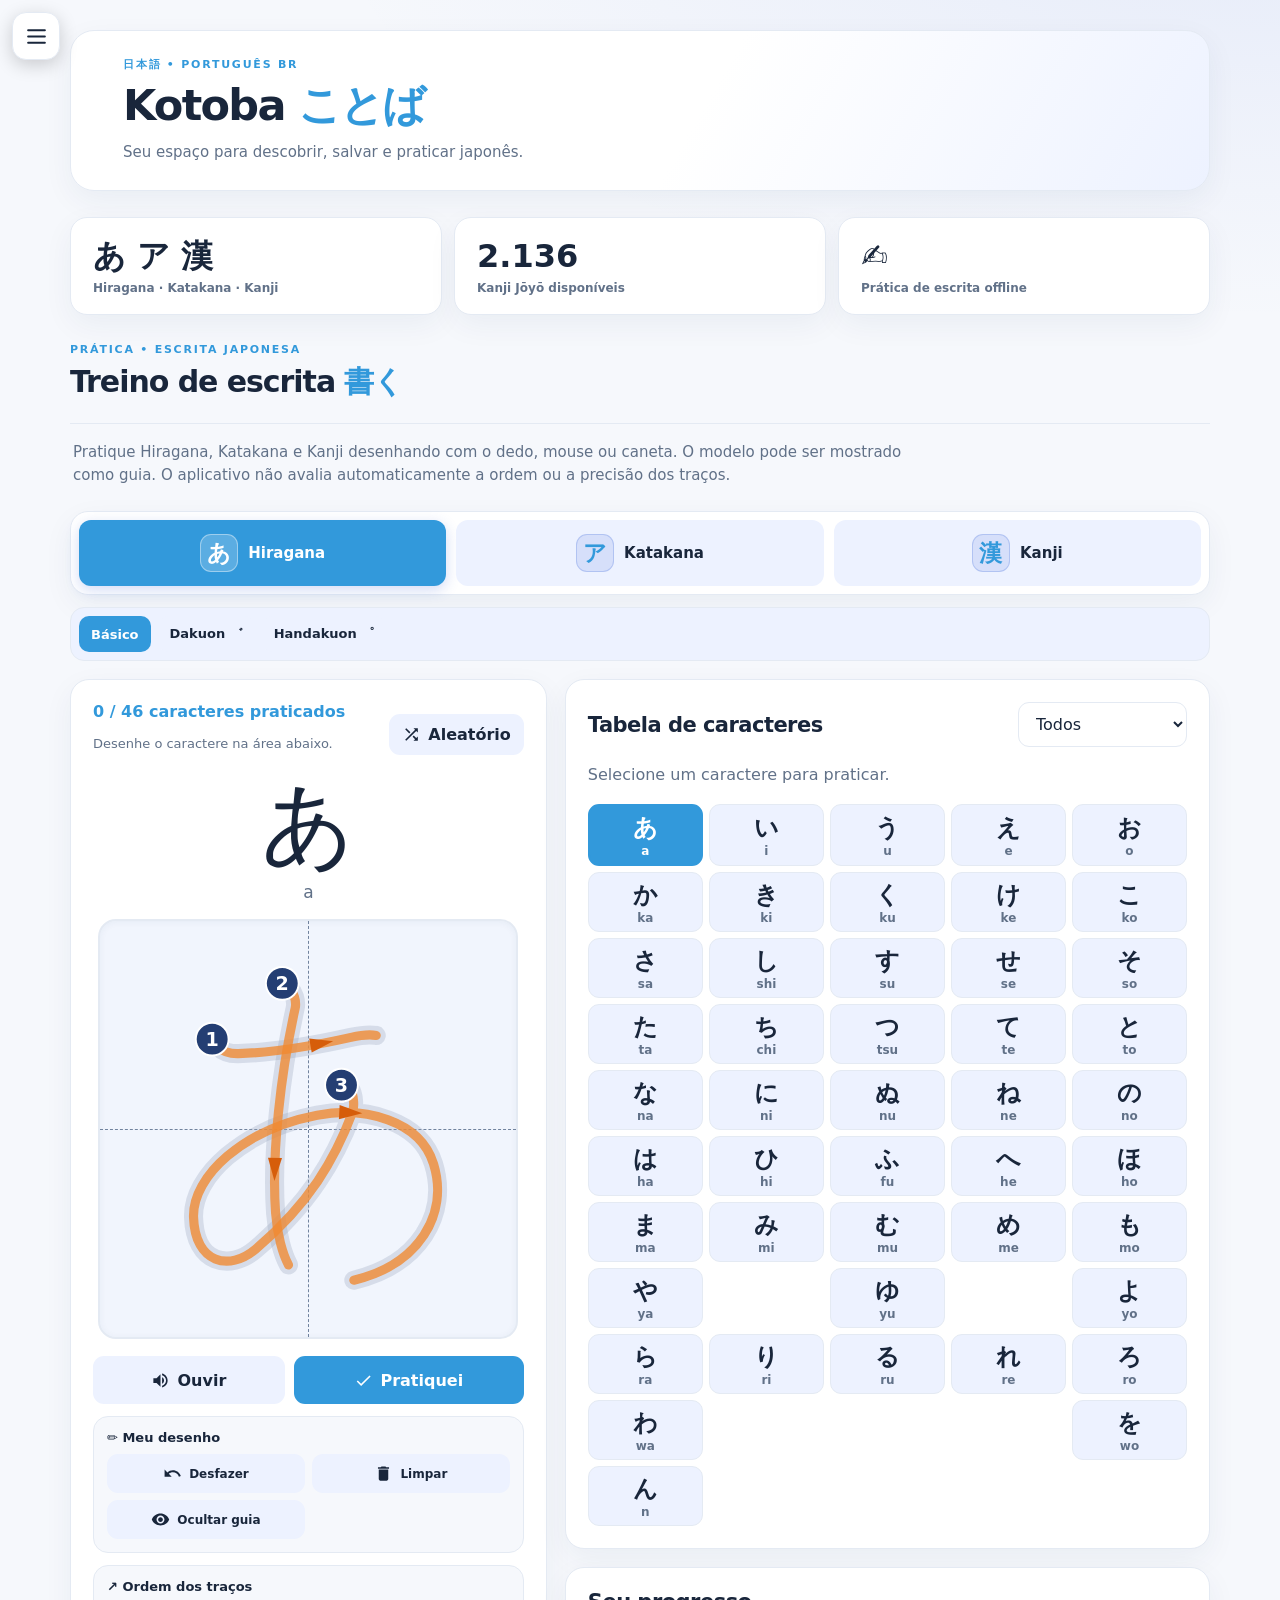
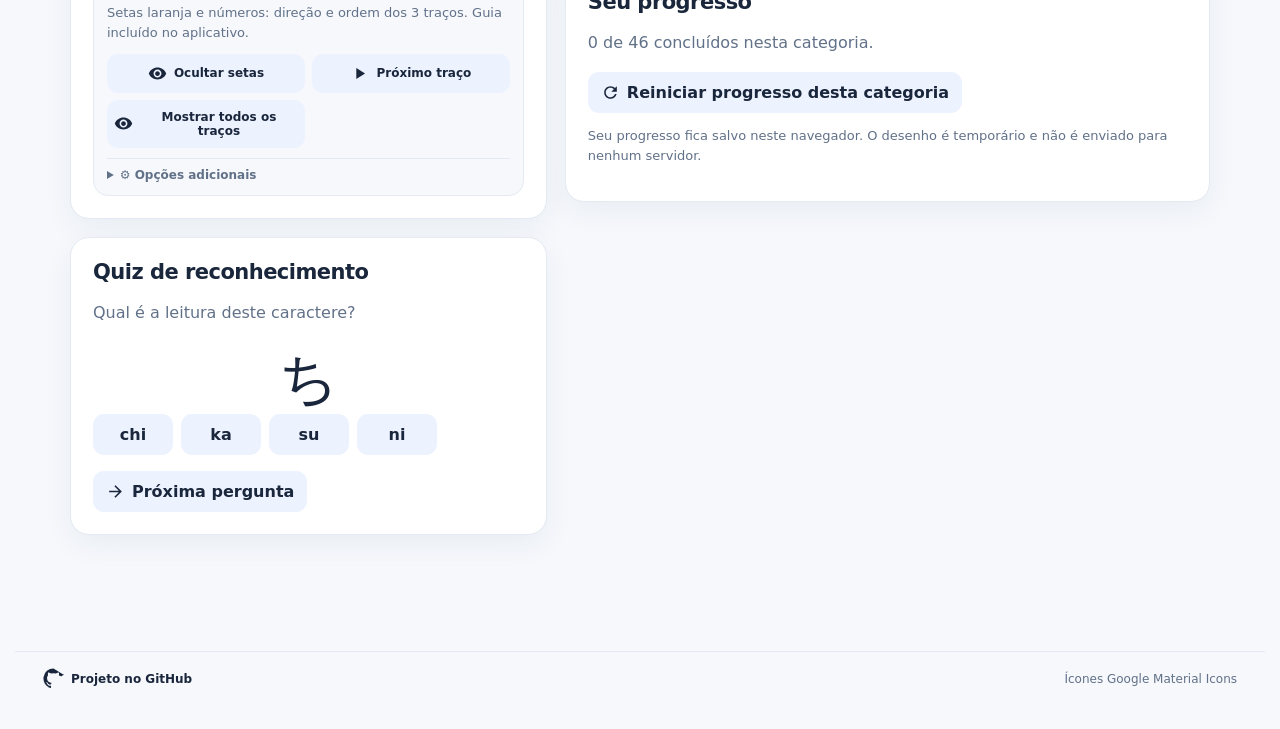
==== pratica.html @ 97367fd8 "v93: estrelas de quatro pontas delicadas como referência no modo escuro" ====
<!doctype html><html lang="pt-BR"><head><meta charset="utf-8"><meta name="viewport" content="width=device-width,initial-scale=1"><meta name="theme-color" content="#111c30"><title>Treino de escrita • Kotoba</title><style>
:root{font-family:system-ui,-apple-system,Segoe UI,sans-serif;--bg:#f4f7fc;--card:#fff;--ink:#182941;--muted:#61738d;--line:#dce5f2;--accent:#4564d9;--soft:#eaf0ff;--writing-surface:#f0f3fa;color-scheme:light}
:root[data-theme=dark]{--bg:#0b1322;--card:#152238;--ink:#edf3ff;--muted:#b5c3d8;--line:#33445c;--accent:#819cff;--soft:#263955;--writing-surface:#25364e;color-scheme:dark}
*{box-sizing:border-box}body{background:var(--bg);color:var(--ink);margin:0}main{max-width:1150px;margin:auto;padding:22px 16px 70px}a{color:var(--accent);text-decoration:none}h1{font-size:clamp(25px,4vw,38px);margin:12px 0}p{color:var(--muted);line-height:1.55}button,select{font:inherit;border-radius:11px;padding:11px 13px;cursor:pointer}button{border:0;background:var(--accent);color:white;font-weight:650}button.secondary{background:var(--soft);color:var(--ink)}select{border:1px solid var(--line);background:var(--card);color:var(--ink)}.header{display:flex;align-items:center;justify-content:space-between;gap:10px;flex-wrap:wrap}.layout{display:grid;grid-template-columns:minmax(0,.72fr) minmax(390px,1.28fr);gap:18px;margin-top:18px}.panel{border:1px solid var(--line);background:var(--card);border-radius:18px;padding:20px;margin-bottom:15px}.tabs,.buttons,.filters{display:flex;gap:8px;flex-wrap:wrap}.subtabs{display:flex;flex-wrap:wrap;gap:7px;margin:10px 0 2px;padding:9px;background:var(--soft);border:1px solid var(--line);border-radius:12px}.subtabs button{font-size:13px;padding:9px 12px}.subtabs[hidden]{display:none}.tabs button.active{outline:3px solid var(--accent);outline-offset:2px}.target{font-size:84px;font-weight:500;text-align:center;line-height:1.3}.subtitle{text-align:center;font-size:17px;color:var(--muted)}.grid{display:grid;grid-template-columns:repeat(5,minmax(0,1fr));justify-content:stretch;gap:6px;max-height:none;overflow:visible;margin:14px 0 0;width:100%}.grid .tile{min-width:0;width:100%}.grid .kana-empty{min-height:1px;pointer-events:none}.grid .kana-heading{grid-column:1/-1;font-size:12px;font-weight:700;color:var(--muted);margin-top:8px}.tile{background:var(--soft);color:var(--ink);padding:6px 4px;border:1px solid var(--line);font-size:24px;min-height:48px}.tile small{display:block;font-size:12px;color:var(--muted)}.tile.active{border:2px solid var(--accent)}.canvas-wrap{position:relative;max-width:420px;margin:14px auto;aspect-ratio:1;border:2px solid var(--line);border-radius:12px;overflow:hidden;background:var(--writing-surface);touch-action:none}.canvas-wrap:before,.canvas-wrap:after{content:"";position:absolute;pointer-events:none;z-index:0}.canvas-wrap:before{border-left:1px dashed #71839e;left:50%;height:100%}.canvas-wrap:after{border-top:1px dashed #71839e;top:50%;width:100%}canvas{position:relative;z-index:1;width:100%;height:100%;touch-action:none;display:block}.hint{position:absolute;inset:0;display:flex;align-items:center;justify-content:center;font-size:220px;color:rgba(90,115,155,.12);pointer-events:none;z-index:0}.progress{font-weight:700;color:var(--accent)}.quiz-option{min-width:80px}.notice{font-size:13px}.row{display:flex;align-items:center;gap:10px;flex-wrap:wrap;justify-content:space-between}@media(max-width:790px){.layout{grid-template-columns:1fr}.target{font-size:66px}}@media(max-width:480px){.grid{grid-template-columns:repeat(5,minmax(0,1fr));gap:5px}.grid .tile{padding:8px 2px}}@media(max-width:400px){.panel{padding:14px}.hint{font-size:170px}}
nav.site-nav{display:flex;flex-wrap:wrap;gap:8px;background:var(--card);border:1px solid var(--line);border-radius:14px;padding:10px;margin:12px 0 22px}nav.site-nav a{display:inline-block;padding:11px 13px;border-radius:10px;color:var(--ink);font-size:14px;font-weight:650;text-decoration:none;background:var(--soft)}nav.site-nav a.active{background:var(--accent);color:white}nav.site-nav a:focus-visible{outline:2px solid var(--accent);outline-offset:2px}@media(max-width:540px){nav.site-nav{display:grid;grid-template-columns:repeat(5,minmax(0,1fr));gap:3px;padding:5px}nav.site-nav a{padding:10px 2px;text-align:center;font-size:11px}} .stroke-overlay{position:absolute;inset:0;width:100%;height:100%;z-index:2;pointer-events:none}.stroke-help{margin:10px 0;color:var(--muted);font-size:13px}.stroke-help strong{color:var(--ink)}.practice-actions{display:grid;gap:12px;margin-top:14px}.action-primary{display:grid;grid-template-columns:1fr 1.2fr;gap:9px}.action-primary button{min-height:48px}.action-primary #done{font-size:16px}.action-group{border:1px solid var(--line);border-radius:13px;padding:11px;background:var(--card)}.action-label{font-size:13px;font-weight:750;margin-bottom:9px;color:var(--ink)}.action-grid{display:grid;grid-template-columns:repeat(2,minmax(0,1fr));gap:7px}.action-grid button{font-size:12px;padding:10px 7px;min-width:0}.stroke-help{margin:0 0 10px!important}.advanced-actions{margin-top:10px;border-top:1px solid var(--line);padding-top:9px}.advanced-actions summary{cursor:pointer;font-size:12px;color:var(--muted);font-weight:650}.advanced-actions button{margin-top:9px;font-size:12px;width:100%}@media(max-width:400px){.action-grid{grid-template-columns:1fr 1fr}.action-primary{grid-template-columns:1fr 1fr}}.stroke-background{fill:none;stroke:#94a3b8;stroke-width:5;stroke-linecap:round;stroke-linejoin:round;opacity:.30}.stroke-path{fill:none;stroke:#f18a30;stroke-width:2.4;stroke-linecap:round;stroke-linejoin:round;opacity:.78}.stroke-arrow{fill:#d65d0a}.stroke-index{fill:#243e73;stroke:white;stroke-width:.5}.stroke-num{fill:white;font-size:5px;text-anchor:middle;dominant-baseline:central;font-family:system-ui,sans-serif;font-weight:bold}.celebration{position:fixed;inset:0;z-index:10000;pointer-events:none;overflow:hidden}.confetti-piece{position:absolute;top:-12vh;width:10px;height:17px;border-radius:2px;animation:confetti-fall var(--fall) linear forwards;animation-delay:var(--delay);transform:rotate(var(--rotation))}.celebration-message{position:absolute;top:27%;left:50%;transform:translateX(-50%);width:min(90vw,430px);text-align:center;background:var(--card);color:var(--ink);border:2px solid var(--accent);border-radius:20px;padding:22px 18px;box-shadow:0 15px 60px #0006;animation:celebrate-pop .4s ease-out both}.celebration-message strong{display:block;font-size:26px;margin-bottom:8px}.celebration-message span{font-size:15px}@keyframes confetti-fall{0%{translate:0 -15vh;rotate:0deg;opacity:1}100%{translate:var(--drift) 115vh;rotate:var(--spin);opacity:0}}@keyframes celebrate-pop{from{opacity:0;transform:translateX(-50%) scale(.75)}to{opacity:1;transform:translateX(-50%) scale(1)}}@media(prefers-reduced-motion:reduce){.confetti-piece{animation-duration:.1s!important}.celebration-message{animation:none}}/* Filtro temático dos kanjis */
.kanji-categories{display:flex;align-items:center;flex-wrap:wrap;gap:10px;padding:14px 16px;margin:10px 0 16px;background:var(--card);border:1px solid var(--line);border-radius:16px}
.kanji-categories[hidden]{display:none!important}
.kanji-categories label{font-weight:700}
.kanji-categories select{width:min(100%,310px);min-height:44px;padding:10px;border:1px solid var(--line);border-radius:10px;background:var(--soft);color:var(--ink)}
.kanji-categories .notice{margin:0}

/* Rolagem interna quando a categoria possui mais de 30 kanjis */
#characters.kanji-scroll{max-height:460px;overflow-y:auto;overscroll-behavior:contain;scrollbar-width:thin;padding-right:8px;align-content:start}
#characters.kanji-scroll:focus-visible{outline:2px solid var(--accent);outline-offset:3px}
</style><link rel="stylesheet" href="./layout-compartilhado.css?v=93"><style>
/* Mesmo sistema visual da página principal Kotoba */
:root{--bg:#f6f8fc;--card:#fff;--ink:#19263b;--muted:#617188;--line:#e4eaf3;--primary:#315bd6;--accent:#315bd6;--soft:#edf2ff;--writing-surface:#f1f5fd;--shadow:0 10px 30px rgba(26,49,90,.055)}
:root[data-theme=dark]{--bg:#0d1524;--card:#16243a;--ink:#eef3ff;--muted:#adbed4;--line:#31425c;--primary:#7f9cff;--accent:#7f9cff;--soft:#263b5c;--writing-surface:#233550;--shadow:0 12px 34px rgba(0,0,0,.16)}
html{scroll-behavior:smooth}body{min-height:100vh;background:var(--bg);background-image:radial-gradient(ellipse 75% 420px at 100% -100px,rgba(86,121,222,.10),transparent)}
.practice-navigation{max-width:1180px;padding:0 20px}
.practice-navigation nav.site-nav{margin:18px 0 0;padding:8px;gap:5px;border-radius:18px;box-shadow:var(--shadow)}
.practice-navigation nav.site-nav a{flex:1;text-align:center;white-space:nowrap;border-radius:12px;padding:13px 12px}
.practice-navigation nav.site-nav a.active{background:var(--primary);color:#fff;box-shadow:0 4px 14px rgba(49,91,214,.22)}
.practice-shell{max-width:1180px;padding:30px 20px 90px}
.practice-shell .top{display:flex;align-items:center;justify-content:space-between;gap:15px;padding:26px 28px;border:1px solid var(--line);border-radius:24px;background:linear-gradient(120deg,var(--card) 55%,var(--soft));box-shadow:var(--shadow)}
.practice-shell .top h1{font-size:clamp(29px,3.5vw,43px);line-height:1.14;margin:9px 0 11px}
.practice-shell .top .eyebrow{font-size:11px;letter-spacing:.16em}
.practice-shell #theme{flex-shrink:0;border:1px solid var(--line);box-shadow:var(--shadow)}
.practice-shell>.intro{margin:17px 3px 24px;font-size:15px;max-width:850px}
.practice-shell .tabs{padding:8px;background:var(--card);border:1px solid var(--line);border-radius:18px;box-shadow:var(--shadow);gap:8px}
.practice-shell .tabs button{flex:1;min-height:47px;border-radius:12px}
.practice-shell .tabs button.active{outline:none;background:var(--primary);color:#fff;box-shadow:0 4px 14px rgba(49,91,214,.22)}
.practice-shell .subtabs{margin:12px 0 4px;padding:8px;border-radius:14px}
.practice-shell .subtabs button{border-radius:10px}
.practice-shell .layout{grid-template-columns:minmax(0,1fr) minmax(0,1fr);gap:18px;margin-top:18px}
.practice-shell .panel{border-radius:19px;padding:22px;box-shadow:var(--shadow);margin-bottom:18px}
.practice-shell .panel h2{margin-top:0;font-size:21px;letter-spacing:-.025em}
.practice-shell .target{font-size:clamp(68px,8vw,92px);line-height:1.25}
.practice-shell .canvas-wrap{border-radius:18px;border-color:var(--line);box-shadow:inset 0 1px 7px rgba(25,50,90,.05);margin:17px auto}
.practice-shell .action-group{border-radius:15px;background:var(--bg);padding:13px}
.practice-shell .action-label{font-weight:750}
.practice-shell .tile{border-radius:11px;transition:transform .16s,background-color .16s,border-color .16s}
.practice-shell .tile:hover{transform:translateY(-2px)}
.practice-shell .tile.active{background:var(--primary);color:#fff}
.practice-shell .tile.active small{color:#fff}
.practice-shell .row{gap:12px}
.practice-shell button:focus-visible,.practice-shell a:focus-visible,.practice-shell select:focus-visible{outline:3px solid var(--primary);outline-offset:2px}
.practice-shell button,.practice-shell select{transition:background-color .18s,transform .18s}
.practice-shell button:active{transform:translateY(1px)}
@media(max-width:850px){.practice-navigation{padding:0 12px}.practice-navigation nav.site-nav{display:grid;grid-template-columns:repeat(5,minmax(0,1fr));margin-top:12px;gap:4px;padding:6px}.practice-navigation nav.site-nav a{white-space:normal;font-size:11px;line-height:1.35;padding:12px 3px}.practice-shell{padding:18px 12px 70px}.practice-shell .top{padding:21px}.practice-shell .layout{grid-template-columns:1fr}}
@media(max-width:560px){.practice-shell .top{align-items:flex-start;padding:20px 17px;gap:10px}.practice-shell .top h1{font-size:27px}.practice-shell #theme{font-size:12px;padding:10px 9px}.practice-shell>.intro{font-size:13px}.practice-shell .panel{padding:15px}.practice-shell .tabs{gap:5px;padding:5px}.practice-shell .tabs button{font-size:12px;padding:10px 6px}.practice-shell .target{font-size:72px}.practice-shell .action-grid button{font-size:12px}}
@media(prefers-reduced-motion:reduce){html{scroll-behavior:auto}.practice-shell button,.practice-shell select,.practice-shell .tile{transition:none}}
</style><style id="kotoba-layout-unificado">
/* Mesma estrutura visual real da página inicial */
:root{--bg:#f6f8fc;--card:#fff;--ink:#19263b;--muted:#617188;--line:#e4eaf3;--primary:#315bd6;--accent:#315bd6;--soft:#edf2ff;--shadow:0 10px 30px rgba(26,49,90,.055)}
:root[data-theme=dark]{--bg:#0d1524;--card:#16243a;--ink:#eef3ff;--muted:#adbed4;--line:#31425c;--primary:#7f9cff;--accent:#7f9cff;--soft:#263b5c;--shadow:0 12px 34px rgba(0,0,0,.16)}
body{background:var(--bg);background-image:radial-gradient(ellipse 75% 420px at 100% -100px,rgba(86,121,222,.10),transparent);min-height:100vh}
.practice-navigation{max-width:1180px!important;padding:0 20px!important}
.practice-navigation nav.site-nav{display:flex;gap:5px;margin:18px 0 0!important;padding:8px!important;border-radius:18px;box-shadow:var(--shadow)}
.practice-navigation nav.site-nav a{flex:1;display:inline-flex;align-items:center;justify-content:center;gap:7px;white-space:nowrap;border-radius:12px;padding:13px 12px!important}
.practice-navigation nav.site-nav a.active{box-shadow:0 4px 14px rgba(49,91,214,.22)}
.practice-shell{max-width:1180px!important;padding:30px 20px 90px!important}
.practice-shell .top{padding:26px 28px;border:1px solid var(--line);border-radius:24px;background:linear-gradient(120deg,var(--card) 55%,var(--soft));box-shadow:var(--shadow);margin-bottom:26px}
.practice-shell .top h1{font-size:clamp(29px,3.5vw,43px);line-height:1.14;margin:9px 0 11px}
.practice-shell .top p{font-size:15px;margin:0}
.practice-shell .eyebrow{font-size:11px;letter-spacing:.16em}
.practice-shell #theme{flex-shrink:0;border:1px solid var(--line);box-shadow:var(--shadow)}
.practice-shell .practice-section-heading{border-bottom:1px solid var(--line);padding:0 0 14px;margin-bottom:16px}
.practice-shell .practice-section-heading h2{font-size:clamp(23px,3vw,30px)}
.practice-shell .tabs{box-shadow:var(--shadow);margin-top:18px}
.practice-shell .panel{box-shadow:var(--shadow);border-radius:19px}
.practice-shell .layout{grid-template-columns:minmax(0,.85fr) minmax(0,1.15fr)}
@media(max-width:850px){.practice-navigation{padding:0 12px!important}.practice-navigation nav.site-nav{display:grid;grid-template-columns:repeat(5,minmax(0,1fr));margin:12px 0 0!important;gap:4px;padding:6px!important}.practice-navigation nav.site-nav a{white-space:normal;font-size:11px;line-height:1.35;padding:12px 3px!important;flex-direction:column;gap:4px}.practice-shell{padding:18px 12px 70px!important}.practice-shell .top{padding:21px}.practice-shell .layout{grid-template-columns:minmax(0,1fr)}}
@media(max-width:560px){.practice-shell .top{align-items:flex-start;gap:10px;padding:20px 17px}.practice-shell .top h1{font-size:27px}.practice-shell .top p{font-size:13px}.practice-shell #theme{font-size:12px;padding:10px 9px}.practice-shell .tabs{grid-template-columns:repeat(3,minmax(0,1fr))}}
</style><style id="kotoba-script-icons">.practice-shell .tabs{display:grid;grid-template-columns:repeat(3,minmax(0,1fr));gap:10px}.practice-shell .tabs button{display:flex;align-items:center;justify-content:center;gap:10px;min-height:66px;font-size:15px;font-weight:750}.practice-shell .tabs .script-icon{display:inline-grid;place-items:center;width:38px;height:38px;flex:none;border-radius:11px;background:rgba(49,91,214,.12);border:1px solid rgba(49,91,214,.22);color:var(--primary);font-size:23px;font-weight:800;line-height:1}.practice-shell .tabs button.active .script-icon{background:rgba(255,255,255,.2);border-color:rgba(255,255,255,.4);color:#fff}@media(max-width:560px){.practice-shell .tabs{gap:6px}.practice-shell .tabs button{flex-direction:column;gap:5px;min-height:77px;font-size:12px;padding:8px 3px}.practice-shell .tabs .script-icon{width:32px;height:32px;font-size:20px}}</style><style id="kotoba-kanji-category-icons">.kanji-categories{display:grid!important;grid-template-columns:1fr auto;gap:10px 14px!important}.kanji-categories label{align-self:center}.kanji-categories select{justify-self:end}.kanji-categories .notice{grid-column:1/-1}.kanji-category-tiles{grid-column:1/-1;display:grid;grid-template-columns:repeat(auto-fit,minmax(132px,1fr));gap:9px;max-height:310px;overflow-y:auto;padding:4px;scrollbar-width:thin}.kanji-category-tile{display:flex;align-items:center;gap:9px;min-height:58px;padding:9px!important;border:1px solid var(--line)!important;border-radius:13px!important;background:var(--soft)!important;color:var(--ink)!important;text-align:left;font-size:12px!important;line-height:1.3}.kanji-category-symbol{display:grid;place-items:center;flex:0 0 38px;width:38px;height:38px;border-radius:11px;background:rgba(49,91,214,.12);border:1px solid rgba(49,91,214,.22);color:var(--primary);font-size:22px;font-weight:800}.kanji-category-tile.active{background:var(--primary)!important;color:#fff!important;border-color:var(--primary)!important}.kanji-category-tile.active .kanji-category-symbol{background:rgba(255,255,255,.2);border-color:rgba(255,255,255,.4);color:#fff}.kanji-category-tile:focus-visible{outline:3px solid var(--primary);outline-offset:2px}@media(max-width:560px){.kanji-categories{grid-template-columns:1fr}.kanji-categories select{justify-self:stretch;width:100%!important}.kanji-category-tiles{grid-template-columns:repeat(2,minmax(0,1fr));max-height:280px}.kanji-category-tile{font-size:11px!important}.kanji-category-symbol{flex-basis:32px;width:32px;height:32px;font-size:19px}}</style><style id="kotoba-hide-legacy-kanji-select">#kanjiCategory{display:none!important}.kanji-categories{grid-template-columns:1fr!important}</style><style id="kotoba-cute-kanji-icons">.kanji-category-tiles{gap:11px!important}.kanji-category-tile{min-height:72px!important;border-radius:17px!important;padding:11px!important;gap:11px!important;transition:transform .16s ease,box-shadow .16s ease,background .16s ease!important}.kanji-category-tile:hover{transform:translateY(-2px);box-shadow:0 6px 16px rgba(0,0,0,.13)}.kanji-category-symbol{width:46px!important;height:46px!important;flex:0 0 46px!important;border-radius:15px!important;background:linear-gradient(145deg,#fff6e8,#ffe1ed)!important;border:1px solid rgba(255,255,255,.6)!important;color:inherit!important;font-family:"Apple Color Emoji","Segoe UI Emoji","Noto Color Emoji",sans-serif!important;font-size:27px!important;font-weight:400!important;line-height:1!important;box-shadow:0 2px 7px rgba(0,0,0,.08)}.kanji-category-tile:nth-child(4n+2) .kanji-category-symbol{background:linear-gradient(145deg,#e6f8ff,#e7e7ff)!important}.kanji-category-tile:nth-child(4n+3) .kanji-category-symbol{background:linear-gradient(145deg,#fff5d9,#e7f9df)!important}.kanji-category-tile:nth-child(4n+4) .kanji-category-symbol{background:linear-gradient(145deg,#ffe5f4,#f1e8ff)!important}.kanji-category-name{font-size:12px;font-weight:750;line-height:1.35}.kanji-category-tile.active{box-shadow:0 5px 16px rgba(49,91,214,.24)}@media(max-width:560px){.kanji-category-tiles{gap:8px!important}.kanji-category-tile{min-height:67px!important;padding:8px!important;gap:8px!important}.kanji-category-symbol{width:39px!important;height:39px!important;flex-basis:39px!important;font-size:23px!important}.kanji-category-name{font-size:11px}}</style><style id="kotoba-minimal-kanji-icons">.kanji-category-tiles{gap:9px!important}.kanji-category-tile{min-height:62px!important;border:1px solid var(--line)!important;border-radius:12px!important;padding:10px 12px!important;gap:10px!important;background:var(--card)!important;box-shadow:none!important;transition:border-color .15s,background .15s!important}.kanji-category-tile:hover{transform:none!important;border-color:var(--primary)!important;background:var(--soft)!important}.kanji-category-symbol,.kanji-category-tile:nth-child(n) .kanji-category-symbol{position:relative;display:grid;place-items:center;width:38px!important;height:38px!important;flex:0 0 38px!important;border-radius:10px!important;background:var(--soft)!important;border:1px solid var(--line)!important;color:var(--primary)!important;box-shadow:none!important;font-size:initial!important}.kanji-category-symbol svg{width:21px;height:21px}.kanji-category-number{position:absolute;bottom:0;right:1px;background:var(--soft);font-size:9px;font-weight:800;line-height:1.2;color:var(--primary)}.kanji-category-name{font-size:12px;font-weight:650;line-height:1.35}.kanji-category-tile.active{background:var(--soft)!important;color:var(--ink)!important;border:1.5px solid var(--primary)!important;box-shadow:none!important}.kanji-category-tile.active .kanji-category-symbol{background:var(--primary)!important;color:#fff!important;border-color:var(--primary)!important}.kanji-category-tile.active .kanji-category-number{background:var(--primary);color:#fff}@media(max-width:560px){.kanji-category-tile{min-height:58px!important;padding:8px!important}.kanji-category-symbol,.kanji-category-tile:nth-child(n) .kanji-category-symbol{width:34px!important;height:34px!important;flex-basis:34px!important}.kanji-category-symbol svg{width:19px;height:19px}}</style><style id="kotoba-category-select-v65">#kanjiCategories.kanji-categories{display:flex!important;align-items:center!important;flex-wrap:wrap!important;gap:10px 14px!important;padding:16px 18px!important;border:1px solid var(--line)!important;border-radius:14px!important;background:var(--card)!important}#kanjiCategories[hidden]{display:none!important}#kanjiCategories label{font-size:13px;font-weight:700;color:var(--ink)}#kanjiCategory{display:block!important;flex:1 1 260px;max-width:440px;width:100%;min-height:46px;padding:10px 14px!important;border:1px solid var(--line)!important;border-radius:11px!important;background:var(--soft)!important;color:var(--ink)!important;font-weight:600;cursor:pointer}#kanjiCategory:focus-visible{outline:2px solid var(--primary);outline-offset:2px}#kanjiCategoryCount{font-size:12px;color:var(--muted);margin:0}@media(max-width:600px){#kanjiCategories.kanji-categories{display:grid!important;grid-template-columns:minmax(0,1fr)!important}#kanjiCategory{max-width:none}}</style><style id="kotoba-restore-tiles-v66">#kanjiCategory{display:none!important}#kanjiCategories.kanji-categories{display:grid!important;grid-template-columns:1fr!important;gap:10px!important;padding:14px 16px!important}#kanjiCategories[hidden]{display:none!important}#kanjiCategoryTiles{display:grid!important;grid-template-columns:repeat(auto-fit,minmax(132px,1fr));gap:9px;max-height:310px;overflow-y:auto;padding:4px;scrollbar-width:thin}.kanji-category-tile{display:flex;align-items:center;gap:10px;min-height:62px!important;border:1px solid var(--line)!important;border-radius:12px!important;padding:10px 12px!important;background:var(--card)!important;color:var(--ink)!important;text-align:left;box-shadow:none!important;transition:border-color .15s,background .15s!important}.kanji-category-tile:hover{transform:none!important;border-color:var(--primary)!important;background:var(--soft)!important}.kanji-category-symbol,.kanji-category-tile:nth-child(n) .kanji-category-symbol{position:relative;display:grid;place-items:center;width:38px!important;height:38px!important;flex:0 0 38px!important;border-radius:10px!important;background:var(--soft)!important;border:1px solid var(--line)!important;color:var(--primary)!important;box-shadow:none!important;font-size:initial!important}.kanji-category-symbol svg{width:21px;height:21px}.kanji-category-number{position:absolute;bottom:0;right:1px;background:var(--soft);font-size:9px;font-weight:800;color:var(--primary)}.kanji-category-name{font-size:12px;font-weight:650;line-height:1.35}.kanji-category-tile.active{background:var(--soft)!important;color:var(--ink)!important;border:1.5px solid var(--primary)!important;box-shadow:none!important}.kanji-category-tile.active .kanji-category-symbol{background:var(--primary)!important;color:#fff!important;border-color:var(--primary)!important}.kanji-category-tile.active .kanji-category-number{background:var(--primary);color:#fff}@media(max-width:560px){#kanjiCategoryTiles{grid-template-columns:repeat(2,minmax(0,1fr));max-height:280px}.kanji-category-tile{min-height:58px!important;padding:8px!important}.kanji-category-symbol,.kanji-category-tile:nth-child(n) .kanji-category-symbol{width:34px!important;height:34px!important;flex-basis:34px!important}.kanji-category-symbol svg{width:19px;height:19px}}</style><style id="kotoba-swipe-navigation-v76">body.kotoba-nav-open{overflow:hidden}body>aside.kotoba-swipe-drawer{position:fixed!important;inset:0 auto 0 0!important;width:min(310px,86vw)!important;max-width:none!important;height:100dvh!important;margin:0!important;padding:22px 16px!important;overflow-y:auto!important;background:var(--card)!important;color:var(--ink)!important;border-right:1px solid var(--line)!important;box-shadow:10px 0 30px rgba(0,0,0,.2)!important;z-index:3102!important;transform:translateX(-105%);visibility:hidden;transition:transform .2s ease,visibility .2s}body.kotoba-nav-open>aside.kotoba-swipe-drawer{transform:translateX(0);visibility:visible}body>aside.kotoba-swipe-drawer h2{display:block!important;position:static!important;width:auto!important;height:auto!important;clip:auto!important;overflow:visible!important;white-space:normal!important;margin:0 0 20px!important;color:var(--ink)!important;font-size:22px!important}body>aside.kotoba-swipe-drawer nav{display:flex!important;flex-direction:column!important;flex-wrap:nowrap!important;gap:8px!important;margin:0!important;padding:0!important;background:transparent!important;border:0!important}body>aside.kotoba-swipe-drawer nav button{display:block!important;width:100%!important;min-height:47px!important;text-align:left!important;padding:12px 14px!important;border-radius:11px!important}.kotoba-swipe-trigger{position:fixed;left:14px;top:calc(env(safe-area-inset-top) + 16px);z-index:3100;width:48px;height:48px;min-width:48px;padding:11px!important;display:grid;place-items:center;border:1px solid var(--line)!important;border-radius:14px!important;background:var(--card)!important;color:var(--ink)!important;box-shadow:0 5px 18px rgba(0,0,0,.18);opacity:0;visibility:hidden;transform:translateX(-16px);transition:opacity .16s,transform .16s,visibility .16s}.kotoba-swipe-trigger.kotoba-visible{opacity:1;visibility:visible;transform:none}.kotoba-swipe-trigger svg{width:25px;height:25px}.kotoba-swipe-overlay{position:fixed;inset:0;z-index:3101;background:rgba(4,10,24,.48);opacity:0;visibility:hidden;transition:opacity .2s,visibility .2s}body.kotoba-nav-open .kotoba-swipe-overlay{opacity:1;visibility:visible}@media(prefers-reduced-motion:reduce){.kotoba-swipe-trigger,.kotoba-swipe-overlay,body>aside.kotoba-swipe-drawer{transition:none!important}}</style><style id="kotoba-swipe-fix-v77">#kotobaSwipeTrigger{opacity:1!important;visibility:visible!important;transform:none!important;display:grid!important;position:fixed!important;top:calc(env(safe-area-inset-top) + 12px)!important;left:12px!important;z-index:3200!important;background:var(--card)!important;color:var(--ink)!important;border:1px solid var(--line)!important}body.kotoba-nav-open #kotobaSwipeTrigger{opacity:0!important;visibility:hidden!important;pointer-events:none!important}body>aside.kotoba-swipe-drawer{z-index:3202!important}#kotobaSwipeOverlay{z-index:3201!important}body>.shell .top,body>main.shell .top{padding-left:52px!important}@media(max-width:540px){body>.shell .top,body>main.shell .top{padding-left:48px!important}}</style><style id="kotoba-swipe-v78">#kotobaSwipeClose{display:flex!important;align-items:center;justify-content:center;gap:8px;margin:0 0 18px auto!important;padding:10px 14px!important;min-height:44px;border:1px solid var(--line)!important;border-radius:12px;background:var(--soft)!important;color:var(--ink)!important;font-size:15px;font-weight:700;cursor:pointer}#kotobaSwipeClose:focus-visible{outline:3px solid var(--primary);outline-offset:2px}body>aside.kotoba-swipe-drawer{padding-top:calc(env(safe-area-inset-top) + 16px)!important}</style><style id="kotoba-settings-v79">#kotobaSwipeClose{width:44px!important;min-width:44px!important;height:44px!important;padding:0!important;font-size:24px!important;line-height:1!important}.kotoba-settings{width:100%;margin:0}.kotoba-settings>summary{list-style:none;display:flex;align-items:center;justify-content:space-between;gap:8px;min-height:47px;padding:12px 14px;border-radius:11px;background:var(--soft);color:var(--ink);font-weight:650;font-size:14px;cursor:pointer}.kotoba-settings>summary::-webkit-details-marker{display:none}.kotoba-settings>summary:focus-visible{outline:2px solid var(--primary);outline-offset:2px}.kotoba-settings-chevron{transition:transform .2s}.kotoba-settings[open] .kotoba-settings-chevron{transform:rotate(180deg)}.kotoba-settings-options{display:flex;flex-direction:column;gap:8px;padding:8px 0 0 14px}.kotoba-settings-options button{width:100%!important;text-align:left!important;min-height:44px!important}@media(max-width:850px){body>aside.kotoba-swipe-drawer .kotoba-settings>summary{font-size:14px!important}}</style><style id="kotoba-theme-v81">#theme.kotoba-theme-switch{font-size:0!important;line-height:0!important}#theme.kotoba-theme-switch::before{line-height:1!important}#theme.kotoba-theme-switch::after{line-height:1!important}:root[data-theme=dark] body{background-color:#202635!important;background-image:none!important}:root[data-theme=dark] .kotoba-swipe-drawer{background:#293447!important}</style><style id="kotoba-theme-v87">:root[data-theme=dark]{--bg:#202635;--card:#293447;--ink:#f5f8ff;--muted:#c0cee0;--line:#485b72;--primary:#68b8ef;--accent:#68b8ef;--soft:#35465d;--writing-surface:#303e52}:root[data-theme=light]{--primary:#3299db;--accent:#3299db}.kotoba-settings-options .kotoba-settings-theme{display:grid!important;grid-template-columns:minmax(0,1fr) 96px!important;align-items:center!important;gap:8px!important;width:100%!important;box-sizing:border-box!important;padding:12px 2px!important}.kotoba-settings-theme>span{font-size:13px!important;font-weight:650!important;line-height:1.35!important;white-space:normal!important;min-width:0!important}.kotoba-settings-options #theme.kotoba-theme-switch{all:unset!important;appearance:none!important;-webkit-appearance:none!important;display:block!important;position:relative!important;justify-self:end!important;box-sizing:border-box!important;width:96px!important;height:48px!important;min-width:96px!important;max-width:96px!important;min-height:48px!important;max-height:48px!important;margin:0!important;padding:0!important;border:2px solid #a8c1d5!important;border-radius:999px!important;overflow:hidden!important;background:linear-gradient(145deg,#65b8ef,#a5def9)!important;box-shadow:inset 0 2px 5px rgba(0,0,0,.15)!important;cursor:pointer!important;font-size:0!important;line-height:0!important;color:transparent!important;text-indent:-9999px!important;-webkit-tap-highlight-color:transparent!important}.kotoba-settings-options #theme.kotoba-theme-switch::before{content:""!important;display:block!important;position:absolute!important;z-index:2!important;top:4px!important;left:4px!important;right:auto!important;bottom:auto!important;width:36px!important;height:36px!important;box-sizing:border-box!important;border:0!important;border-radius:50%!important;background:#ffdb3e!important;box-shadow:0 2px 6px rgba(0,0,0,.2)!important;transform:none!important;transition:left .2s ease,background .2s ease!important}.kotoba-settings-options #theme.kotoba-theme-switch::after{content:""!important;display:block!important;position:absolute!important;z-index:1!important;top:16px!important;right:5px!important;left:auto!important;bottom:auto!important;width:34px!important;height:19px!important;background:radial-gradient(circle at 12px 12px,#f4fbff 0 8px,transparent 8.5px),radial-gradient(circle at 21px 7px,#f4fbff 0 8px,transparent 8.5px),radial-gradient(circle at 29px 13px,#f4fbff 0 7px,transparent 7.5px)!important;transform:none!important;opacity:1!important;font-size:0!important}:root[data-theme=dark] .kotoba-settings-options #theme.kotoba-theme-switch{background:linear-gradient(145deg,#121929,#26364c)!important;border-color:#a4bcd5!important}:root[data-theme=dark] .kotoba-settings-options #theme.kotoba-theme-switch::before{left:calc(100% - 40px)!important;right:auto!important;transform:none!important;background:radial-gradient(circle at 12px 11px,#c4d0e0 0 3px,transparent 3.5px),radial-gradient(circle at 24px 22px,#c4d0e0 0 4px,transparent 4.5px),#e8edf5!important}:root[data-theme=dark] .kotoba-settings-options #theme.kotoba-theme-switch::after{top:10px!important;left:9px!important;right:auto!important;width:34px!important;height:26px!important;background:radial-gradient(circle at 5px 5px,#fff 0 2px,transparent 2.5px),radial-gradient(circle at 25px 8px,#fff 0 1.5px,transparent 2px),radial-gradient(circle at 13px 20px,#fff 0 1.5px,transparent 2px),radial-gradient(circle at 31px 23px,#fff 0 1px,transparent 1.5px)!important}.kotoba-settings-options #theme.kotoba-theme-switch:focus-visible{outline:3px solid var(--primary)!important;outline-offset:3px!important}</style><style id="kotoba-cloudscape-v89">
:root:not([data-theme=dark]) .kotoba-settings-options #theme.kotoba-theme-switch{
 background:radial-gradient(circle at 24px 24px,rgba(255,237,151,.38) 0 23px,transparent 31px),repeating-conic-gradient(from 0deg at 24px 24px,rgba(255,248,200,.17) 0deg 9deg,transparent 9deg 38deg),linear-gradient(150deg,#42a8e7 0%,#8dd0f5 65%,#c2e9ff 100%)!important
}
:root:not([data-theme=dark]) .kotoba-settings-options #theme.kotoba-theme-switch::before{
 background:#ffda35!important;box-shadow:0 0 0 2px rgba(255,245,181,.42),0 0 11px 4px rgba(255,229,99,.28),0 2px 5px rgba(0,0,0,.2)!important
}
:root:not([data-theme=dark]) .kotoba-settings-options #theme.kotoba-theme-switch::after{
 content:""!important;display:block!important;position:absolute!important;z-index:1!important;
 top:auto!important;bottom:0!important;left:auto!important;right:0!important;
 width:59px!important;height:38px!important;opacity:1!important;
 background:
 radial-gradient(ellipse 14px 11px at 10px 34px,#f7fcff 99%,transparent 100%),
 radial-gradient(ellipse 14px 13px at 24px 32px,#f4faff 99%,transparent 100%),
 radial-gradient(ellipse 16px 14px at 39px 31px,#e8f5ff 99%,transparent 100%),
 radial-gradient(ellipse 15px 15px at 55px 27px,#d9efff 99%,transparent 100%),
 radial-gradient(ellipse 12px 11px at 16px 25px,#e6f5ff 99%,transparent 100%),
 radial-gradient(ellipse 14px 13px at 33px 22px,#d7edff 99%,transparent 100%),
 radial-gradient(ellipse 15px 16px at 52px 17px,#c5e5fc 99%,transparent 100%)!important;
 transform:none!important
}
</style><style id="kotoba-cloudscape-v90">
:root:not([data-theme=dark]) .kotoba-settings-options #theme.kotoba-theme-switch{
 background:
 radial-gradient(circle at 24px 24px,rgba(255,237,151,.32) 0 23px,transparent 31px),
 repeating-conic-gradient(from 0deg at 24px 24px,rgba(255,248,200,.13) 0deg 9deg,transparent 9deg 38deg),
 radial-gradient(ellipse 13px 9px at 5px 36px,#eaf7ff 97%,transparent 100%),
 radial-gradient(ellipse 14px 10px at 16px 39px,#f5fbff 97%,transparent 100%),
 radial-gradient(ellipse 12px 8px at 10px 17px,rgba(233,248,255,.78) 97%,transparent 100%),
 radial-gradient(ellipse 11px 7px at 30px 8px,rgba(237,250,255,.66) 97%,transparent 100%),
 radial-gradient(ellipse 14px 10px at 39px 37px,#f5fbff 97%,transparent 100%),
 radial-gradient(ellipse 13px 9px at 53px 34px,#e8f6ff 97%,transparent 100%),
 radial-gradient(ellipse 15px 11px at 68px 31px,#d8efff 97%,transparent 100%),
 radial-gradient(ellipse 13px 9px at 84px 26px,#cce9fd 97%,transparent 100%),
 linear-gradient(150deg,#42a8e7 0%,#8dd0f5 65%,#c2e9ff 100%)!important
}
:root:not([data-theme=dark]) .kotoba-settings-options #theme.kotoba-theme-switch::after{
 background:
 radial-gradient(ellipse 14px 11px at 10px 34px,#f7fcff 99%,transparent 100%),
 radial-gradient(ellipse 14px 13px at 24px 32px,#f4faff 99%,transparent 100%),
 radial-gradient(ellipse 16px 14px at 39px 31px,#e8f5ff 99%,transparent 100%),
 radial-gradient(ellipse 15px 15px at 55px 27px,#d9efff 99%,transparent 100%),
 radial-gradient(ellipse 12px 11px at 16px 25px,#e6f5ff 99%,transparent 100%),
 radial-gradient(ellipse 14px 13px at 33px 22px,#d7edff 99%,transparent 100%),
 radial-gradient(ellipse 15px 16px at 52px 17px,#c5e5fc 99%,transparent 100%)!important
}
</style><style id="kotoba-clouds-v91">:root:not([data-theme=dark]) .kotoba-settings-options #theme.kotoba-theme-switch{background:radial-gradient(circle at 24px 24px,rgba(255,237,151,.32) 0 23px,transparent 31px),repeating-conic-gradient(from 0deg at 24px 24px,rgba(255,248,200,.13) 0deg 9deg,transparent 9deg 38deg),radial-gradient(ellipse 13px 9px at 5px 36px,#eaf7ff 97%,transparent 100%),radial-gradient(ellipse 14px 10px at 16px 39px,#f5fbff 97%,transparent 100%),radial-gradient(ellipse 14px 10px at 39px 37px,#f5fbff 97%,transparent 100%),radial-gradient(ellipse 13px 9px at 53px 34px,#e8f6ff 97%,transparent 100%),radial-gradient(ellipse 15px 11px at 68px 31px,#d8efff 97%,transparent 100%),radial-gradient(ellipse 13px 9px at 84px 26px,#cce9fd 97%,transparent 100%),linear-gradient(150deg,#42a8e7 0%,#8dd0f5 65%,#c2e9ff 100%)!important}</style><style id="kotoba-moonlight-v92">
:root[data-theme=dark] .kotoba-settings-options #theme.kotoba-theme-switch{
 background:
 radial-gradient(circle at 73px 23px,rgba(220,232,255,.22) 0 23px,rgba(220,232,255,.10) 29px,transparent 42px),
 radial-gradient(circle at 68px 23px,rgba(183,207,248,.10) 0 36px,transparent 45px),
 linear-gradient(145deg,#101521,#1c293d 65%,#2d3c54)!important;
}
:root[data-theme=dark] .kotoba-settings-options #theme.kotoba-theme-switch::before{
 background:
 radial-gradient(circle at 12px 11px,#b3bfd2 0 3px,transparent 3.6px),
 radial-gradient(circle at 24px 23px,#b3bfd2 0 4.2px,transparent 4.8px),
 radial-gradient(circle at 25px 9px,#b8c5d7 0 2px,transparent 2.6px),
 #e6edf7!important;
 box-shadow:0 0 0 2px rgba(230,240,255,.16),0 0 10px 4px rgba(202,221,255,.20),0 0 20px 8px rgba(199,217,255,.10),0 2px 5px rgba(0,0,0,.22)!important;
}
:root[data-theme=dark] .kotoba-settings-options #theme.kotoba-theme-switch::after{
 content:""!important;display:block!important;position:absolute!important;z-index:1!important;
 top:6px!important;left:6px!important;right:auto!important;bottom:auto!important;
 width:44px!important;height:34px!important;opacity:1!important;transform:none!important;
 background:
 linear-gradient(#fff,#fff) 8px 3px/1px 10px no-repeat,
 linear-gradient(90deg,#fff,#fff) 4px 7px/9px 1px no-repeat,
 linear-gradient(#eaf2ff,#eaf2ff) 33px 12px/1px 8px no-repeat,
 linear-gradient(90deg,#eaf2ff,#eaf2ff) 30px 15px/7px 1px no-repeat,
 radial-gradient(circle at 24px 4px,#fff 0 1px,transparent 1.5px),
 radial-gradient(circle at 4px 24px,#fff 0 1px,transparent 1.5px),
 radial-gradient(circle at 19px 26px,#dce8ff 0 1px,transparent 1.5px),
 radial-gradient(circle at 40px 30px,#fff 0 1px,transparent 1.5px),
 radial-gradient(circle at 26px 18px,#fff 0 .8px,transparent 1.3px)!important;
}
</style><style id="kotoba-stars-v93">:root[data-theme=dark] .kotoba-settings-options #theme.kotoba-theme-switch::after{content:""!important;display:block!important;position:absolute!important;z-index:1!important;top:6px!important;left:5px!important;right:auto!important;bottom:auto!important;width:48px!important;height:34px!important;opacity:1!important;background-image:url("data:image/svg+xml,%3Csvg%20xmlns%3D%22http%3A%2F%2Fwww.w3.org%2F2000%2Fsvg%22%20width%3D%2248%22%20height%3D%2234%22%20viewBox%3D%220%200%2048%2034%22%3E%3Cg%20fill%3D%22%23fff%22%3E%3Cpath%20d%3D%22M10%201%20C10.6%206.2%2012%207.5%2017%208.3%20C12%209.1%2010.6%2010.5%2010%2016%20C9.4%2010.5%208%209.1%203%208.3%20C8%207.5%209.4%206.2%2010%201Z%22%2F%3E%3Cpath%20d%3D%22M36%205%20C36.5%209%2037.6%2010.3%2041.5%2011%20C37.6%2011.7%2036.5%2013%2036%2017%20C35.5%2013%2034.4%2011.7%2030.5%2011%20C34.4%2010.3%2035.5%209%2036%205Z%22%2F%3E%3Cpath%20d%3D%22M24%2023%20C24.4%2025.5%2025.2%2026.3%2027.5%2026.8%20C25.2%2027.3%2024.4%2028.1%2024%2030.6%20C23.6%2028.1%2022.8%2027.3%2020.5%2026.8%20C22.8%2026.3%2023.6%2025.5%2024%2023Z%22%2F%3E%3C%2Fg%3E%3Cg%20fill%3D%22%23dceaff%22%3E%3Ccircle%20cx%3D%223%22%20cy%3D%2225%22%20r%3D%221%22%2F%3E%3Ccircle%20cx%3D%2218%22%20cy%3D%2219%22%20r%3D%22.8%22%2F%3E%3Ccircle%20cx%3D%2244%22%20cy%3D%2225%22%20r%3D%221%22%2F%3E%3Ccircle%20cx%3D%2227%22%20cy%3D%223%22%20r%3D%22.8%22%2F%3E%3C%2Fg%3E%3C%2Fsvg%3E")!important;background-position:center!important;background-size:48px 34px!important;background-repeat:no-repeat!important;transform:none!important}</style></head><body><button type="button" id="kotobaSwipeTrigger" class="kotoba-swipe-trigger" aria-label="Abrir menu de navegação" aria-controls="kotobaSwipeDrawer" aria-expanded="false"><svg viewBox="0 0 24 24" fill="none" stroke="currentColor" stroke-width="2" stroke-linecap="round"><path d="M4 6h16M4 12h16M4 18h16"/></svg></button><div id="kotobaSwipeOverlay" class="kotoba-swipe-overlay" aria-hidden="true"></div><aside class="practice-navigation"><h2 class="visually-hidden">辞 Kotoba</h2><nav class="site-nav" aria-label="Menu principal"><button type="button" data-page="dictionary" onclick="location.href='./index.html#dictionary'">📖 Dicionário</button><button type="button" data-page="study" onclick="location.href='./index.html#study'">🧠 Estudar</button><button type="button" data-page="writing" class="active" aria-current="page">✍️ Escrita</button><details class="kotoba-settings"><summary aria-label="Expandir configurações">⚙️ Configurações <span class="kotoba-settings-chevron" aria-hidden="true">▾</span></summary><div class="kotoba-settings-options"><div class="kotoba-settings-theme"><span>Modo escuro</span><button class="secondary kotoba-theme-switch" id="theme" aria-label="Alternar entre modo claro e escuro" title="Alternar modo claro e escuro">🌙 Escuro</button></div><button type="button" data-page="account" onclick="location.href='./index.html#account'">☁️ Conta</button><button type="button" data-page="backup" onclick="location.href='./index.html#backup'">📦 Backup</button></div></details></nav></aside><main class="shell practice-shell"><div class="top"><div><div class="eyebrow">日本語 • PORTUGUÊS BR</div><h1>Kotoba <span style="color:var(--primary)">ことば</span></h1><p>Seu espaço para descobrir, salvar e praticar japonês.</p></div></div><div class="practice-dashboard"><div class="practice-stat"><strong>あ ア 漢</strong><small>Hiragana · Katakana · Kanji</small></div><div class="practice-stat"><strong>2.136</strong><small>Kanji Jōyō disponíveis</small></div><div class="practice-stat"><strong>✍</strong><small>Prática de escrita offline</small></div></div><div class="practice-section-heading"><div><div class="eyebrow">PRÁTICA • ESCRITA JAPONESA</div><h2>Treino de escrita <span style="color:var(--primary)">書く</span></h2></div></div><p class="intro">Pratique Hiragana, Katakana e Kanji desenhando com o dedo, mouse ou caneta. O modelo pode ser mostrado como guia. O aplicativo não avalia automaticamente a ordem ou a precisão dos traços.</p><div class="tabs" aria-label="Alfabeto para praticar"><button data-family="hiragana" class="active"><span class="script-icon" aria-hidden="true">あ</span><span>Hiragana</span></button><button data-family="katakana" class="secondary"><span class="script-icon" aria-hidden="true">ア</span><span>Katakana</span></button><button data-family="kanji" class="secondary"><span class="script-icon" aria-hidden="true">漢</span><span>Kanji</span></button></div><div class="subtabs" id="kanaSubmenu" aria-label="Tipo de caracteres"><button data-set="hiragana" class="active">Básico</button><button data-set="hiragana_dakuon" class="secondary">Dakuon ゛</button><button data-set="hiragana_handakuon" class="secondary">Handakuon ゜</button></div><div class="kanji-categories" id="kanjiCategories" hidden><select id="kanjiCategory" aria-label="Categoria de kanjis" hidden tabindex="-1" aria-hidden="true"></select><span id="kanjiCategoryCount" class="notice"></span><div id="kanjiCategoryTiles" class="kanji-category-tiles" role="group" aria-label="Categorias de kanji"></div></div><div class="layout"><div><div class="panel"><div class="row"><div><span class="progress" id="progress">0 caracteres praticados</span><p class="notice" id="status">Escolha um caractere para começar.</p></div><button class="secondary" id="random">🎲 Aleatório</button></div><div class="target" id="target">あ</div><div class="subtitle" id="reading">a</div><div class="canvas-wrap"><div class="hint" id="hint">あ</div><canvas id="pad" aria-label="Área para praticar escrita"></canvas><svg id="strokeOverlay" class="stroke-overlay" viewBox="0 0 109 109" aria-hidden="true"></svg></div><div class="practice-actions"><div class="action-primary"><button id="speak" class="secondary">🔊 Ouvir</button><button id="done">✓ Pratiquei</button></div><div class="action-group"><div class="action-label">✏️ Meu desenho</div><div class="action-grid"><button id="undo" class="secondary">↶ Desfazer</button><button id="clear" class="secondary">🗑 Limpar</button><button id="guide" class="secondary">◉ Ocultar guia</button></div></div><div class="action-group"><div class="action-label">↗ Ordem dos traços</div><p class="stroke-help" id="strokeHelp" aria-live="polite">Carregando a ordem dos traços…</p><div class="action-grid"><button class="secondary" id="toggleArrows">↗ Ocultar setas</button><button class="secondary" id="stepStroke">▶ Próximo traço</button><button class="secondary" id="allStrokes">Mostrar todos os traços</button></div><details class="advanced-actions"><summary>⚙️ Opções adicionais</summary><button class="secondary" id="downloadStrokes">✓ Verificar setas offline</button></details></div></div></div><div class="panel"><h2>Quiz de reconhecimento</h2><p>Qual é a leitura deste caractere?</p><div class="target" id="quizChar" style="font-size:58px">あ</div><div class="buttons" id="quizOptions"></div><p id="quizFeedback" aria-live="polite"></p><button class="secondary" id="nextQuiz">Próxima pergunta</button></div></div><div><div class="panel"><div class="row"><h2 style="margin:0">Tabela de caracteres</h2><select id="filter" aria-label="Filtrar caracteres"><option value="all">Todos</option><option value="pending">Não praticados</option><option value="done">Praticados</option></select></div><p>Selecione um caractere para praticar.</p><div class="grid" id="characters"></div></div><div class="panel"><h2>Seu progresso</h2><p id="summary">0 caracteres praticados</p><button class="secondary" id="reset">Reiniciar progresso desta categoria</button><p class="notice">Seu progresso fica salvo neste navegador. O desenho é temporário e não é enviado para nenhum servidor.</p></div></div></div></main><script src="./kanji-dados.js"></script><script>window.KOTOBA_STROKES={"い":["M21.5,29.66c2.01,2.17,2.61,4.68,2.17,7.43c-3.09,19.16-1.03,32.01,7.93,41.45c6.12,6.45,6.26,3.14,7.04-5.21","M72.96,36.51c9.44,8.05,17.79,18.82,18.41,33.83"],"あ":["M31.01,33c0.88,0.88,2.75,1.82,5.25,1.75c8.62-0.25,20-2.12,29.5-4.25c1.51-0.34,4.62-0.88,6.62-0.5","M49.76,17.62c0.88,1,1.82,3.26,1.38,5.25c-3.75,16.75-6.25,38.13-5.13,53.63c0.41,5.7,1.88,10.88,3.38,13.62","M65.63,44.12c0.75,1.12,1.16,4.39,0.5,6.12c-4.62,12.26-11.24,23.76-25.37,35.76c-6.86,5.83-15.88,3.75-16.25-8.38c-0.34-10.87,13.38-23.12,32.38-26.74c12.42-2.37,27,1.38,30.5,12.75c4.05,13.18-3.76,26.37-20.88,30.49"],"う":["M42,15.5c5.62,2.12,9.62,3,12.88,3c8.27,0,8,1.12-0.38,5.5","M33,42.38c2.12,1.12,4.12,2.88,8.5,1.38c4.38-1.5,12.75-7.12,18.5-7c5.75,0.12,10.25,5,10.25,18c0,15.49-8.25,30.24-24.37,41.24"],"え":["M40.52,13.25c5.62,2.12,10,3,14.12,3c8.27,0,8,1.12-0.38,5.5","M32.52,45.12c1.88,1.25,4.5,1.75,7.38,0.62c3.29-1.29,17-7.88,21.25-9.88c4.25-2,8.32,0.04,4.38,4.62c-12.26,14.27-27.26,31.52-39.51,44.4c-3.26,3.42-0.58,3.54,1.5,1.37c13.5-14.12,18.12-20.12,23.62-20.12c7.13,0,3.5,16.75,6.75,22.38c3.25,5.63,19.12,3.75,26.12,2.12"],"ア":["M23.5,26.25c2.41,1.56,3.98,1.44,8.51,0.75c11.4-1.75,37.77-5.5,48.28-6.78c5.23-0.64,7.99,2.06,2.62,6.04c-6.75,5-13.12,9.5-23.25,16","M53.12,41.12c0.79,1.5,1.02,3.24,0.58,5.28c-4.04,18.48-9.92,31.85-19.92,45.48"],"ウ":["M53.25,14.62c1,1.12,1.25,3,1.25,4.62c0,1.62,0,10.76,0,12.64","M26.5,31.25c1,1.12,1.22,3,1.25,4.62c0.09,4.45,0.29,10.95,0.45,16.37c0.07,2.5,0.14,4.77,0.18,6.5","M29.12,35.88c19.38-2.25,40.25-4.25,49-5.5c8.75-1.25,8.28,0.84,6.25,6.88c-5,14.88-20.12,43.5-41,56.62"],"イ":["M69.75,16.75c0.12,1.75-0.34,3.86-1.62,5.5c-10.13,12.87-23.75,29.63-45.63,42.87","M56.38,43.88c1,1.12,1.25,3,1.25,4.62c0,1.62,0,32.75,0,34.62c0,1.87-0.13,9.13-0.13,11.76"],"エ":["M31.87,35.68c2.32,0.71,5.14,0.66,7.48,0.29c8.57-1.35,22.4-2.85,33.66-3.85c2.26-0.2,4.52-0.19,6.77,0.22","M53.34,38.13c1,1.12,1.31,3,1.25,4.62c-0.18,4.74-0.51,12.89-0.83,22.25c-0.08,2.31-0.16,4.7-0.23,7.12","M19,75.46c3.41,0.94,7.57,0.88,11.01,0.39c17.78-2.48,34.53-3.86,50.55-3.9c3.34-0.01,7.23,0.42,10.46,1.8"],"日":["M31.5,24.5c1.12,1.12,1.74,2.75,1.74,4.75c0,1.6-0.16,38.11-0.09,53.5c0.02,3.82,0.05,6.35,0.09,6.75","M33.48,26c0.8-0.05,37.67-3.01,40.77-3.25c3.19-0.25,5,1.75,5,4.25c0,4-0.22,40.84-0.23,56c0,3.48,0,5.72,0,6","M34.22,55.25c7.78-0.5,35.9-2.5,44.06-2.75","M34.23,86.5c10.52-0.75,34.15-2.12,43.81-2.25"],"月":["M34.25,16.25c1,1,1.48,2.38,1.5,4c0.38,33.62,2.38,59.38-11,73.25","M36.25,19c4.12-0.62,31.49-4.78,33.25-5c4-0.5,5.5,1.12,5.5,4.75c0,2.76-0.5,49.25-0.5,69.5c0,13-6.25,4-8.75,1.75","M37.25,38c10.25-1.5,27.25-3.75,36.25-4.5","M37,58.25c8.75-1.12,27-3.5,36.25-4"],"火":["M24.25,34c3.27,3.33,8.5,13,9.5,17.75","M83,27.25c0.5,1.38,0.22,2.74-0.5,4.25c-2.38,5-7.5,12.12-12.75,17.25","M52.5,14.25c1,1.25,1.5,3.12,1.5,5C54,69,39.62,80,21,91.5","M52.75,50c12.49,14.06,25.01,28.42,33.62,36.13c2.7,2.42,4.9,4.02,8.38,4.87"],"水":["M52.77,15.08c1.08,1.08,1.67,2.49,1.76,5.52c0.4,14.55-0.26,62.16-0.26,67.12c0,9.78-7.52,0.03-9.02-1.22","M17.5,45.75c1.75,0.62,3.73,0.43,5.25,0C25.88,44.88,36.09,41,38.59,40s4.47,1.24,3.75,3.5C39,54,28.25,69,19,74.75","M81.22,27.5c-0.22,1.25-0.72,2.25-1.52,2.97c-5.64,5.1-12.45,9.78-22.45,13.78","M57,46c8.82,10.73,19.23,21.46,28.42,27.42c2.16,1.4,4.52,3,7.08,3.58"]};
window.KOTOBA_STROKES=Object.assign(window.KOTOBA_STROKES||{},{"お":["M22.88,35.12c1.38,1,3.62,2.38,6,2.12c2.38-0.26,19.62-5.12,21.12-5.74c1.5-0.62,4-1.25,5.88-2","M41.5,16.12c2.25,1,3.59,4.39,3.12,7.38c-2.5,16.12-3.37,45.53-2.25,58.38c0.75,8.62-0.64,10.45-7.12,7.12c-5.13-2.62-13.75-8-13.75-12.38c0-7.5,24.38-23.62,44.75-23.62c17.25,0,25,8.25,25,17.25c0,8.25-9.38,18.88-26.75,21","M73,22.12c5.38,2.62,8.88,5.88,10.62,8.25c2.27,3.08,0.38,4.5-1.12,5"],"か":["M24.62,38.62c1.88,1.62,4.65,2.33,8.62,1c25.5-8.5,29.5-4.13,29.5,7.62c0,9.38-1.24,17.46-4.25,25.25c-7.62,19.76-10.87,17.39-16.12,10.89","M48.5,17.5c1,1.38,1.29,4.7,0.5,7.12c-5,15.25-18.02,40.93-19.62,43.88c-3.12,5.75-6.38,11.88-9.38,16.25","M77.37,31.62c7.5,6.88,13.25,15.75,15,24.88"],"き":["M30.5,30.25c1.88,0.75,4.64,1.06,5.88,0.88c6.75-1,22.25-4.5,26.5-6c2.17-0.76,3.5-1.25,4.88-2.12","M36.25,48.7c2.01,0.85,4.97,1.2,6.29,0.99c7.23-1.13,23.82-5.09,28.37-6.79c2.32-0.86,3.75-1.41,5.22-2.4","M42,14.12c1.5,0.88,3.13,2.94,4,5.12c5.5,13.76,16,29.26,26.37,40.76c7.64,8.47,9.12,9.38-6,3.88","M33.75,83.25c10.62,9.75,27.25,8.62,38.12,5"],"く":["M60.66,15c0.5,1.62,0.35,5.44-1,7.38c-6.75,9.62-14.3,19.08-18.62,24.5c-4,5-3.79,7.03-0.88,11c5.5,7.5,12.75,18.75,17.62,27.25c1.48,2.59,2.75,4.75,4.5,8.62"],"け":["M24.67,19.75c1.25,1.5,2.62,3.75,2.12,6.38c-3,15.88-6.5,29.5-4.88,44.62c2.02,18.84,2.25,4.75,6.75-3.5","M53.67,38.62c2.12,1.38,4.28,1.89,6.88,1.5c8.25-1.25,15.39-2.57,20.62-4c2.76-0.74,5.26-1.12,6.88-1.12","M71.67,14.38c2.13,1.37,2.88,3.35,2.88,5.12c0,11.62,0.12,20.38,0.12,30.12c0,20.75-0.62,30.88-12.5,42.25"],"こ":["M34.75,26.75c1.12,0.88,2.91,2.01,6,1.5c7.62-1.25,14.11-2.56,22.38-2.62c15.5-0.12,5.88,5-5.75,9","M30,68.12c2.25,14.5,15.26,17.96,31,16.75c6.5-0.5,11.88-1.25,17.62-2.88"],"さ":["M27,38.9c2.42,1.33,5.38,1.47,8.32,1.06c8.79-1.24,28.67-7.76,34.15-10.43c2.79-1.36,3.78-1.91,6.28-3.53","M41.5,13.88c1.5,0.88,3.63,2.94,4.5,5.12c5.5,13.75,15.25,27.62,26.87,39.5c7.98,8.15,6.38,10-6,3.12","M35.25,80.5c4.5,11.75,20.88,12.5,38.38,7.5"],"す":["M15.5,37.12c2.88,2.12,6.94,1.51,12.75,0.25c16.12-3.5,36.14-5.38,46.62-6.5c7-0.75,11.88-0.62,17.75,0.12","M57.62,13.38c2,1.5,2.75,3.25,2.75,5.88c0,10.38,0,35.12,0,40.75c0,14.62-15.62,16.38-15.62,1.75c0-14.25,18-14.12,18,6.38c0,13.25-7.75,21.5-16,28.38"],"せ":["M16.5,49.93c2.88,2.42,6.86,1.57,12.75,0.53c19-3.34,33-5.72,47.12-7.64c6.99-0.95,11.88-1.21,17.75-0.36","M69.74,17.75c2,1.5,2.75,3.25,2.75,5.88c0,10.38,0,17.88,0,23.5c0,25.62-5.75,23.25-11.88,19","M35.62,26.25c2,1.5,2.75,3.25,2.75,5.88c0,10.38,0,28.38,0,34c0,14.5,6.38,19.55,20.14,19.55c10.24,0,13.74,0.07,22.61-1.68"],"し":["M39.12,17.5c1.25,3.12,0.93,6.74,0.38,10.25c-2.12,13.5-3,26.5-3,39.12c0,27.38,19.88,30.12,45.5,17.25"],"そ":["M38.4,22c1.88,1.25,4.98,1.05,7.5,0.38c6.5-1.75,13.25-3.75,19.38-5.38c4.63-1.23,7.18,2.06,3.62,5.25c-12.12,10.87-31.14,24.4-40,30.25c-6.25,4.12-5.88,5.75,1.38,3.88c17.08-4.42,35.96-8.68,50.12-10.38c9.38-1.12,9.62,0.12,0.5,1.38c-15.82,2.17-34.38,14.25-34.38,26.5c0,12.88,11.62,20.38,31.5,16.62"],"ち":["M24.5,32.62c1.38,0.62,3.88,1.51,6.38,1.12c6.5-1,18.25-4.12,26.88-6c2.64-0.57,5.38-1.5,7.62-2.38","M45.62,15.62c0.75,1.25,0.71,3.58,0.38,5.25c-3,15-4.25,22.59-8.38,38.62c-3.25,12.62-5.38,11.12,3.62,4.38c8.29-6.21,19.75-9.5,28.5-9.5c8.62,0,14.58,5.88,14.5,14.5c-0.12,13.5-16.5,20.62-29.88,23.25"],"つ":["M14,44.75c1.88,1.62,4.68,2.09,8.12,0.62c17.88-7.62,30-11.12,44.88-10.88c12.56,0.21,22.98,7.17,22.87,19.17c-0.18,18.77-24.75,28.71-45.01,32.08"],"て":["M20.5,26.38c1.87,1.62,4.42,1.97,8.12,1.37c21.75-3.5,33-5.12,50.12-8.38c12.34-2.34,13-0.88,0.38,1.38c-17.89,3.19-33.78,19.12-33.78,37.62c0,20.5,17.91,30.25,35.16,30.25"],"た":["M24.38,35.38c1.38,0.62,3.88,1.51,6.38,1.12c6.5-1,16.25-2.88,24.88-4.75c2.64-0.57,5.38-1.5,7.62-2.38","M45,16.88c0.75,1.25,0.87,3.62,0.38,5.25c-6.35,20.94-12.75,36.37-18.88,52.37c-1.36,3.56-4.75,11.75-6,14.62","M56.38,53.25c12.38-2.75,18.25-3.7,23.62-3.12c15.12,1.62-1.12,2.25-4.25,4.88","M54.13,82.25c4.38,7,14.25,8.12,34.5,5.62"],"と":["M35.5,18.38c1.74,0.74,3.62,2.62,4.12,5.37c0.5,2.75,4.75,25,5.38,28.12","M78.12,25.5c0.25,1.88,0.04,4.09-2.25,5.75c-6.37,4.63-13.22,8.49-22.75,15.25c-12.88,9.12-21.62,18.38-21.62,27.5c0,10.12,8.5,13.88,26.88,13.88c6.25,0,14.75-0.12,21.62-1.25"]});
window.KOTOBA_STROKES=Object.assign(window.KOTOBA_STROKES||{},{"に":["M24.53,22.75c1.25,1.5,1.62,3.75,1.12,6.38c-3,15.88-9,32.5-7.38,47.62c2.02,18.84,4.5,5.75,8.5-3.5","M53.2,30.64c0.96,0.79,2.44,1.58,5.1,1.35c6.98-0.61,15.01-3.3,22.04-3.36c13.19-0.11,1.5,3.75-8.39,7.35","M52.53,68c1.76,12.92,11.92,16.01,24.23,14.93c5.08-0.45,8.9-0.8,14.27-2.06"],"な":["M22.88,28.96c1.18,0.58,3.3,1.1,5.47,1.05c5.53-0.13,10.9-0.98,16.52-2.42c4.82-1.23,9.13-3.12,11.38-4.22","M42.99,14c0.63,0.89,0.56,2.52,0.31,3.72c-2.96,14.16-7.95,26.56-14.25,37.87c-2.05,3.69-4.25,7.24-6.55,10.65","M72.26,23.25c6.88,2.5,12.62,5.62,14.75,9.5c4.06,7.41-0.25,3.38-3.5,3.88","M68.88,44.62c-1,1.88-2.14,5.24-1.88,8.25c0.62,7,1.5,13.12,1.5,20.62c0,20-27.88,19.75-27.88,9.38c0-5.62,8.25-8.25,13.88-8.25c8.75,0,21.5,3.25,29.75,11.5"],"ね":["M33.29,14.5c1.62,1.62,2.1,3.21,1.88,5.88c-1.03,11.93-2.06,31.66-2.53,53.12c-0.1,4.62-0.18,9.31-0.22,14","M17.16,37.88c1.62,0.88,3.25,1.38,5.62,0.75c2.14-0.56,7.8-2.31,12.37-4.03c6.26-2.35,6.88-1.47,3.12,3.63c-5.56,7.53-13.02,17.38-18.48,26.77c-5.6,9.62-3.45,8.3,2,3c19.12-18.62,38.5-39.12,54.12-39.12c11.38,0,12.88,11.25,12.88,32.5c0,28.62-30.18,24.88-30.18,16.26c0-9.63,18.73-7.82,28.06-1.88c2.75,1.75,5.88,4.88,7.5,6.75"],"の":["M53.82,28.62c1,1.5,1.34,4.12,0.88,6.62c-1.75,9.5-6.89,25-10.75,33.12c-9.63,20.26-16.55,14.74-24.38-1.98c-9.13-19.5,23.5-48.88,50.63-40.38c32.38,10.15,28,54.62-4.75,60.88"],"ぬ":["M25.38,28.5c2,1.38,2.97,3.23,3.38,5.88c1.87,12.18,4.12,23.92,8.54,34.67c1.79,4.36,3.96,8.33,6.84,12.46","M57.12,19.25c0.88,2.12,1.06,3.79,0.62,5.88c-3.12,15-13.14,39.81-18.12,48.62c-11.87,21-20.62,1.25-20.62-4.5c0-22.63,43.75-44.25,62.36-29.59c7.66,6.03,9.8,14.58,9.14,23.34c-2,26.75-32.88,28.38-32.88,16.88c0-9.38,17.38-7.12,27.12-1.12c3.1,1.91,7.25,5.25,9.5,7.5"],"は":["M24.51,18c1.25,1.5,2.15,4,1.62,6.62c-3.5,17.62-6.98,36.4-4,54.88c2.5,15.5,1.12,2,5.62-6.25","M49.64,37.89c2.41,1.57,4.85,2.16,7.8,1.71c9.36-1.43,17.46-2.94,23.4-4.57c3.12-0.86,5.96-1.29,7.8-1.29","M69.77,16.5c2.25,2.12,2.88,4.12,2.88,6.5c0,2.38,1.5,38.62,1.5,48c0,22.5-30.62,19.62-30.62,10.5c0-9.75,23.88-5.62,29.5-2.88c5.62,2.74,11.98,8.26,13.36,9.38"],"ひ":["M20,25.12c1.25,0.88,3.75,2.25,6.5,1.38c2.75-0.87,7.31-2.38,11.38-4.5c6-3.12,8.42-1.01,4.25,4c-27.13,32.62-23.76,58.5-1.52,62.88c18.07,3.56,37.63-16.38,35.63-56.51c-0.72-14.5-0.17-14.78,4.12-1.75c3.76,11.38,10.26,20.76,16.14,26.5"],"へ":["M15,48.75c2.25,1.62,4.67,1.96,7-0.38c3.62-3.62,7.46-6.54,11.25-10.5c5.5-5.75,8.48-4.75,13.12-0.88c12.12,10.12,30.38,25.12,33.38,27.38c3,2.26,12.37,10.38,13.87,11.63"],"ほ":["M24.51,18.75c1.25,1.5,2.15,4,1.62,6.62c-3.5,17.63-6.98,37.4-4,55.88c2.5,15.5,1.12,2,5.62-6.25","M53.08,21.13c1.9,1.28,3.82,1.76,6.14,1.4c7.36-1.17,13.73-2.4,18.41-3.73c2.46-0.7,4.69-1.05,6.13-1.05","M53.83,44.3c2.21,1.44,4.46,1.98,7.16,1.57c8.59-1.31,15.78-2.44,21.23-3.94c2.87-0.79,5.72-1.18,7.41-1.18","M72.51,23c1.38,1.62,1.62,4.12,1.62,6.5c0,2.38,2,35.12,2,44.5c0,17.5-29.88,17.12-29.88,8c0-9.75,21.38-7.88,29.5-2.88c5.33,3.28,12,8.25,13.38,9.38"],"ふ":["M42.63,15.62c3.62,3.38,7.5,5.38,12.74,6.13c9.59,1.37,3.5,3.38-1.88,6.12","M43.63,46.88c1.88,4.62,7.5,9.41,14.25,17.5c10.62,12.74,0.49,30-19.13,21.62","M16.5,73.38c0.75,4,1.88,8.12,5,10.12c1.16,0.74,0.12-3.38,13.25-9.12","M80.13,61.88c5.12,3.38,10.28,7.49,11.38,8.88c6.75,8.5-0.25,4.62-4.62,7.12"],"ま":["M29.83,32.28c2.2,1.15,4.43,1.5,7.14,1.26c11.54-1.04,25.94-3.12,34.66-4.85c2.87-0.57,5.45-0.44,7.13-0.44","M33.83,51.84c2.45,1.61,4.94,1.72,7.94,1.26c9.52-1.46,17.87-3.1,27.03-5.16c3.22-0.72,6.34-1.32,8.21-1.32","M55.81,14c1.52,1.8,1.8,4.57,1.8,7.19c0,2.63,0.46,43.88,0.46,54.25c0,21.3-30.07,19.96-30.07,9.86c0-10.79,25.88-9.93,38.57-3.18c6.12,3.25,11.55,6.38,14.8,9.13"],"み":["M32.5,26c1.88,1.75,4.06,1.7,6.88,1.25c3.88-0.62,7.62-1.75,11.88-3.12c4.26-1.37,6.25-0.12,4.5,5.12c-1.75,5.24-6.66,17.39-12,30.12c-13.63,32.51-29.26,29.26-29.26,18.63c0-14.25,20.48-15.36,33-13.5c18.5,2.75,30,6.62,44.38,14.25","M79.38,54.75c0.75,2.38,0.49,4.37,0,6.25c-2.12,8.12-7.5,25-22.12,33.75"],"む":["M19.59,31.65c2.1,1.55,4.24,1.66,6.81,1.21c8.17-1.41,15.33-2.98,23.19-4.96c2.76-0.69,5.44-1.27,7.05-1.27","M37.02,15.5c1.62,1.25,2.31,2.88,2.12,5.25c-0.88,11.12-1.5,20.75-4,34.88c-3.61,20.44-19.25,16.99-18.62,7.37c0.5-7.74,6.25-12.86,12.62-13.5c5-0.5,14.28,1.93,5.88,15c-12.62,19.62-11.42,24.51,5.11,25.54c10.98,0.68,19.26,0.72,28.49-0.92c14.15-2.5,7.4-2.63,7.4-11.13","M78.52,36.25c6.88,3.12,11.71,5.95,14.88,10.12c6.25,8.25-1.38,3.62-4.5,4.5"],"め":["M27.48,31.75c1.75,1,2.41,3.09,2.5,5.25c0.5,11.62,2.75,23.5,7.25,31.38c1.39,2.44,5.38,8.5,7.25,10.38","M59.6,19.38c1,1.5,1.35,4.12,0.88,6.62c-2.75,14.62-13.62,37.75-20.1,47.24c-12.28,17.14-16.78,13.14-22.28,0.64c-5.38-15.38,26.4-42.18,53.42-35.28c29.08,8.27,23.96,46.02-7.98,50.15"],"も":["M49.17,14.75c1.88,1.88,1.86,4.52,1.12,8c-3,14.25-5,26.62-7,42.12c-2.55,19.73-0.75,29.88,17,29.86c20.25-0.02,28.63-13.11,20.01-35.73","M26.54,34.62c1.12,0.88,2.87,2.21,6,2c11.12-0.75,20-2.12,27.74-3.46c3.88-0.67,5.88-1.17,8.88-1.04","M26.42,53.38c-1.5,4,1,6.75,7.75,6.75c8.75,0,17.62-1,22.88-1.88c2.01-0.33,5.38-1,7.5-1.75"],"や":["M18,49.38c1.88,1.62,5.25,2.5,8.62,0.88c18.51-8.88,35.76-19.38,50.83-19.26c9.02,0.14,16.01,4.13,15.93,12.29c0,8.33-10.88,16.58-24.5,17.83","M47.13,15.88c5.12,0.88,10.41,4.05,11.5,6.62c2.12,5-1,2.38-2.88,2.62","M30,24.38c2.38,1.88,3.28,2.87,3.88,5.25c2.62,10.5,11.12,41.12,14.75,52.5c0.65,2.04,1.88,6.25,2.88,9.38"]});
window.KOTOBA_STROKES=Object.assign(window.KOTOBA_STROKES||{},{"ら":["M35.33,15c3.75,3,9.22,4.41,16.5,4.25c11.12-0.25-0.25,2.38-1.25,3.5","M35.83,35.75c-2.14,4.34-2.79,8.67-3.11,13.24c-0.42,5.84-0.31,12.05-2.14,19.13c-3.16,12.27,1.49,4.77,3,3.5c11.88-10,21.7-12.67,32.61-12.49c9.21,0.15,16.85,5.19,16.76,13.88c-0.12,13.6-14.24,21.49-32.49,22.49"],"り":["M38.75,25.25c1.25,1.5,2.24,4.03,1.62,6.62c-2.88,12.13-6.29,29.65-4.25,42.38c2,12.5,1.75-0.75,5.62-6.25","M69.37,18.75c2.25,2.12,2.88,4.12,2.88,6.5c0,2.38,0,26.38,0,35.75c0,16.5-5,25.75-12.62,33.12"],"よ":["M58.24,35.38c7.5-1.28,13.74-2.63,18.5-4.1c2.5-0.77,4.77-1.15,6.25-1.15","M54.62,13.88c2.25,2.12,2.98,4.13,2.88,6.5c-0.75,17-0.12,34.88,1.39,53.5c1.88,23.07-34.89,20.88-34.89,11.5c0-12,26.25-8,35.98-4.12c8.1,3.23,11.52,4.88,18.52,10.38"],"ゆ":["M21.05,25.38c1.38,1.5,2.02,4.13,1.5,6.25c-2.88,11.75-4,22.25-2.12,35c2.77,18.85,1.12,3.88,3.25-1.5c9-22.75,27.24-34.5,44.38-34.5c16.88,0,21.88,11.38,21.88,20.25c0,27.38-30.88,29.62-43,16.75","M58.42,16.75c2.62,1.75,3.17,3.13,3.5,7.12c0.88,10.5,1.4,18.72,1.62,29.38c0.5,24-6.25,32-12.38,39.25"],"る":["M34.31,20.38c1.75,1.25,4.62,2.62,8.5,1.5c3.88-1.12,9.62-2.5,15.62-4.62c6-2.12,7.5-0.12,4.38,4.25c-3.12,4.37-18.89,24.62-27.75,34c-8.5,9-13.09,11.89,0.75,3.25c15.62-9.75,43-10.88,43,13.38c0,22.5-40.88,24.5-40.88,12.62c0-11.25,18.12-8.75,24.38-0.38"],"れ":["M34.48,13c1.5,1.38,2.83,3.74,2.5,6.38c-0.5,4-2.75,44.5-2.75,52.88c0,8.38,0.12,16.62,0.12,19.5","M16.98,40.75c2.12,1.38,3.74,1.46,7.5,0c4.5-1.75,6.55-2.66,13-5.5c4.25-1.88,4.4,0.24,2.5,3.5c-5.25,9-10.5,16.75-18.88,27.62c-7.55,9.81-6.93,12.85,3.25,3.12c14-13.38,20.34-19.76,33.88-32.5c6.38-6,19.39-12.09,18.14,0.88c-1.02,10.63-1.89,22.13-2.29,30.75c-1.02,21.71,11.53,18,20.15,8.63"],"を":["M28.56,27.87c1.62,1.13,3.17,1.64,6.01,1.12c10.86-1.99,16.74-3.37,24.71-4.72c3.64-0.62,5.65-0.93,8.4-0.75","M49.93,14.38c0.75,1,1.48,3.22,0.38,5.62c-4.62,10.12-10,20.75-17.12,30.25c-9.25,12.33-9.25,11.19,2.12,2.5c9-6.88,23.75-12.12,22.88,19.88","M83.06,39.88c0.62,1.75,0,4-3,5.75c-3,1.75-49.62,24.16-44.75,38.25c3.28,9.48,17.93,9.12,29.98,7.75c4.48-0.51,9.15-1.12,12.4-1.75"],"わ":["M38.53,14.75c1.5,1.38,2.22,3.73,2,6.38c-1,11.87-2.75,44.49-2.75,52.87c0,8.38-0.62,16.62-0.62,19.5","M17.53,40.75c2.12,1.38,3.68,1.3,7.5,0c5.88-2,9.8-3.16,16.25-6c4.25-1.88,6.12,0,2.75,4c-6.72,7.96-13,16.5-22.12,27.88c-7.75,9.66-7.54,12.21,3,2.88c21.88-19.38,49.75-35.62,63.5-21c14.36,15.27,1.62,36.62-23.38,42.62"],"ろ":["M36.95,21.88c1.5,2,4.62,3.62,8.5,2.5c3.88-1.12,8.12-2.25,14.12-4.38c6-2.13,6.53-0.1,3.38,4.25c-7.88,10.88-18,22.75-27.5,35.25c-7.49,9.86-10.68,11.32,2.88,2.25c17.38-11.62,46.62-14,46.62,8.12c0,15.62-16,22.5-32.12,25.12"],"ん":["M56.35,16.5c0.75,1.75,1.13,5.83-0.38,8.25c-7,11.25-27.22,43.47-33.88,54.37c-9,14.75-7.62,16.25,1.5,1.25c17.86-29.36,32-23.76,32-6.75c0,25,19,26.5,34.25-5"],"オ":["M19.5,37.85c3.91,1.78,7.55,1.55,11.01,1.02c18.03-2.75,34.4-4.5,50.55-5.41c3.34-0.19,6.35,0.17,10.46,1.38","M60.38,16.38c1.32,1.49,1.65,3.97,1.65,6.12c0,8-0.25,46.23-0.25,58.63c0,20.38-5.88,7.5-9.25,5.5","M60.29,36.38c0,1.62-1.64,3.61-3.62,6c-7.88,9.5-21.12,22.75-34.62,33"],"カ":["M25.5,40.62c1.88,1.25,4.51,1.87,7.12,1.5c17.88-2.5,32.78-4.51,42.5-5.88c7.12-1,10.59,0.24,8.62,7.88c-2.12,8.25-4.47,17.81-9.25,29.12c-10.49,24.88-14.11,14.51-19.24,11.88","M55.88,17.12c0.88,1.62,1.29,3.83,0.75,6.75c-4.25,22.88-15.88,45.25-30.25,58.88"],"キ":["M27,40.5c1.75,0.62,4.77,1.09,7.25,0.38c11.75-3.38,30.62-8.13,37.5-9.88c2.62-0.67,6.75-1.12,9-1","M19.5,65.8c2.28,0.84,6.24,1.18,9.46,0.17c17.79-5.59,32.67-9.09,49.17-12.99c3.43-0.81,8.81-1.52,11.74-1.35","M48.87,16.75c2.5,1.75,3.43,3.24,3.88,6.12c2.12,13.62,6.38,45.38,8.25,59.25c0.4,3,1,8.38,1.38,11.12"],"ク":["M50,19.62c0.38,1.5,0.34,3.48-0.5,5.12c-4.12,8.12-7.88,15.5-16.12,24.12","M51.25,28.62c2.62,0.25,5.67-0.39,7.62-0.88c6-1.5,9.75-2.38,15.12-3.88c5.79-1.62,7.53-0.42,5.12,4.88c-10.36,22.88-26.24,44.14-48.61,60.51"],"ケ":["M40.96,17.88c0.44,1.9,0.39,4.42-0.59,6.5c-4.82,10.31-9.21,19.67-18.87,30.62","M37.88,37.62c2.12,0.88,4.15,1.04,6.62,0.5c12.62-2.75,25.5-4.88,35.75-6.5c3.61-0.57,6.25-0.75,9.25-0.5","M64.46,38.88c0.44,1.9,0.5,4.27-0.08,6.5c-3.63,13.75-9.25,31.25-24.63,43.87"],"コ":["M30.13,35c1.75,1,3.01,2.18,6.5,1.62c14.25-2.25,29.62-4.25,37.38-5.5c9.37-1.51,9.88,0.25,8,7.5c-2.77,10.71-5.25,22.12-7,34.88","M27.5,77.38c2.62,1.12,4.38,1.51,8.25,1c11.38-1.5,22.62-3,33.75-3.38c4-0.13,5.88,0,9.62,0.5"]});
window.KOTOBA_STROKES=Object.assign(window.KOTOBA_STROKES||{},{"サ":["M16.5,44.34c2.84,1.27,4.77,1.91,8.93,1.13c17.2-3.22,40.45-5.35,58.53-5.34c4.33,0,6.92,0.37,10.42,0.82","M36.63,23.38c1.12,1.38,1.19,2.5,1.25,4.75c0.25,9,0.38,20.25,0.75,28.88c0.14,3.25,0.38,7.12,0.38,9.25","M69.63,16.62c1.5,2,1.62,2.87,1.62,6.25c0,8.25-0.16,9-0.16,15.88c0,23.25-9.34,42.5-23.21,53"],"ス":["M30.13,29.38c1.75,1.5,4.15,1.98,6.62,1.38c13.25-3.25,24.25-5.62,31.25-7.38c7-1.76,8.64,1.16,6.5,5.75c-11.24,24.12-28.37,45.87-53.5,57.25","M61,57.25c11,7.38,21,17,28,28.62"],"セ":["M17,49.38c3.12,1.5,5.04,2.18,8.62,1.38c23.5-5.25,31.24-7.43,50.62-11.62c23.12-5,6.5,7.75-3.25,18.12","M42.38,19.5c2,2.25,2.15,3.5,2.12,6.62c-0.12,17.5-0.88,31.75-0.88,41.12c0,14,3.13,16.99,12.38,17.12c8.38,0.12,14.12,0.12,18,0.12c3.88,0,7.5-0.5,10.5-1.12"],"ソ":["M23.5,25.5c3.92,4.1,7.71,9.93,10.75,17.88","M83.5,21c1.25,2.5,1.3,4.44,0.12,8.5c-5.87,20.38-26.24,49.5-45.62,61.25"],"シ":["M39.87,19.75c5.14,1.57,9.79,6.01,11.5,8.62","M26,42.62c3.25,0.88,10.25,5.5,12.25,8.13","M33,85c3.75,0.88,7.12,0.49,10.38-1.38c17.87-10.24,32.37-23.87,46.12-42.87"],"タ":["M48.83,19.75c0.43,1.72,0.39,4-0.58,5.89c-4.77,9.34-9.1,17.82-18.63,27.73","M49.75,30.38c2.75,0.5,5,0,7.62-0.62c6.02-1.43,10.5-2.62,15.88-4.12c5.79-1.62,8.22,0.31,5.88,5.62c-10.88,24.62-22.13,43.99-50.13,59.99","M43.38,45.62c6.75,3.5,10.62,7.88,14.75,15.25"],"ツ":["M21.5,31.38c2.38,3,4.5,9.38,4.88,13.88","M45.62,23.75c3.38,3.5,6.62,9.5,7,14.88","M84.62,27.88c0.75,2.25,0.39,5.26-0.75,8c-7.63,18.37-21.25,41.12-46,52.5"],"テ":["M36.5,21.5c2.12,1.25,4.38,1.59,7.25,1.25c10.62-1.25,16.88-2.25,24.62-3.25c3.73-0.48,5.63-0.5,8.13-0.25","M20,44.12c2.88,1,5.26,1.05,7.5,0.75c22.38-3,37-5.62,54.13-6.12c5.62-0.16,7.75,0,10.38,0.62","M58,43.25c0.88,1,1.32,2.63,1.12,4.38c-1.74,15.37-11.62,34.99-24.62,41.87"],"チ":["M69.76,15.25c-0.38,2.62-2.01,4.37-3.88,5.38c-7.88,4.25-18.62,9.75-35.5,13.25","M18.5,51.5c2.88,0.88,4.39,1.65,7.88,1.25c22-2.5,36.38-4.25,56.12-4.88c4.88-0.15,7.88,0.51,10.88,1.51","M54.88,30.75c0.88,0.75,1.75,2.49,1.75,4.75c0,6.03,0.03,11.25,0.03,18.27c0,14.98-5.03,29.48-16.53,39.23"],"ト":["M44,16.38c1.25,1.12,2.12,3.25,2.12,5.5c0,26.12,0,53.5,0,57.62c0,4.12,0,10.5,0,13.38","M49.24,43.12c11.75,4.12,18.25,10.62,24.5,18.75"],"ナ":["M18.5,44.12c2.62,1,4.77,1.17,9.12,0.5c19.38-3,37.75-4.75,52.38-5.62c3.75-0.22,8.88-0.25,11.88,0.12","M53.26,14.5c1.75,1.25,2.75,3,2.75,6c0,3,0.12,21.5,0.12,24.25c0,20-6,37.62-18.38,49.12"],"ヌ":["M33.38,27.62c2.75,1.25,5.38,1.16,8.5,0.62c10.12-1.75,19-3.12,28.62-5c6.67-1.3,7.75-0.12,5.38,5.62c-6.7,16.22-20.63,40.52-48.88,57.89","M44.88,46.38c12,6.75,22.38,15.38,30.62,28.12"],"ニ":["M32.63,34.69c2.5,1.19,4.33,1.6,7.45,1.35c11.55-0.91,18.3-2.41,27.04-3.18c2.64-0.23,6.27-0.16,8.39,0.08","M20,74.88c2.62,1,4.78,1.45,9.12,0.75c20.25-3.25,36.5-3.88,52.38-3.88c3.75,0,8,1,11.12,2.38"],"ネ":["M51.38,12.38c3.38,2.12,8,5.88,11,10.88","M26.88,36.16c2.62,1.46,5.45,1.93,8.5,1.19c10.75-2.6,20.75-4.98,30.88-7.5c6.53-1.62,7.81,1.27,4.62,4.68c-11.63,12.47-22.76,23.35-48.88,37.97","M54.38,54.12c1.38,1.75,1.62,3.5,1.62,6c0,2.5,0,27.5,0,29.38c0,1.88,0,4,0,6.88","M65.38,53.62c12.5,6,19.88,11.75,24.88,18.88"],"ノ":["M72.37,25.25c0.75,2,0.92,4.89,0.25,7.25c-7.12,25-25.38,44.75-43.62,56.88"],"ハ":["M39.33,36.88c0.38,1.14,0.46,2.88-0.12,4.14c-6.33,13.73-13.33,23.86-22.21,32.23","M65.5,36.38c13,9.12,23.12,22.62,28,33.38"]});
window.KOTOBA_STROKES=Object.assign(window.KOTOBA_STROKES||{},{"ホ":["M22.63,40.38c2.62,1,4.75,1.71,9.12,1.25c17.75-1.88,29.25-2.75,45.38-3.88c3.74-0.26,7.38-0.12,11.12,0.62","M53.75,17.12c1.38,1.88,1.38,4.5,1.38,7.38c0,2.88-0.12,46.62-0.12,51.88c0,23.12-6.25,11.25-9.75,9.62","M27.38,59.38c0.5,9.25-1.38,16.62-6.38,21.88","M73.25,52.75c10.88,9.63,15.5,17.63,16.63,24.87"],"マ":["M21.5,33.75c1.88,1.88,3.5,1.99,6.5,1.62c19.62-2.38,33.5-4,51.25-6.38c6.85-0.92,9.37,1.67,4.38,7.62c-7.12,8.5-17.88,20-28.75,31.62","M43.38,58.88c8.43,6.5,16.6,15.93,20.25,26.25"],"ヘ":["M15.5,49.02c2.78,1.55,5.39,0.64,6.95-0.9c4.05-4.01,9.47-8.3,12-10.88c3.16-3.23,7.32-5.26,12.01-1.16c11.25,9.82,25.03,21.45,35.78,30.36c4.28,3.55,7.71,6.85,11.25,9.56"],"ヒ":["M35.38,44.5c1.75,1.38,4.51,2.19,6.88,1.88c10.24-1.38,17.24-2.88,24.24-4.26c3.01-0.59,7.12-1,9.38-0.88","M31,17.62c1.38,1.26,1.88,3.38,1.88,6.13c0,2.75-0.88,44-0.88,47.25c0,9.75,4,14.62,13.75,14.62c6,0,16.38,0.12,21.38,0c5-0.12,9.5-0.62,13.5-1.5"],"フ":["M24.5,30c1.88,1.88,3.5,2.04,6.5,1.62c14.5-2,29-4.38,43.75-6.88c6.82-1.16,10.58,2.29,6.88,9.12c-10.38,19.14-21.25,39.52-50.01,53.64"],"ミ":["M41.87,20c10.4,2.57,20.5,6.3,25,10.38","M42,46.88c10.72,2.69,21.11,6.6,25.75,10.88","M36.5,75c15.71,4.49,30.95,11,37.75,18.12"],"モ":["M27.88,26.19c2.5,1.19,4.33,1.6,7.45,1.35c11.55-0.91,21.93-2.16,32.79-3.93c2.62-0.42,6.27-0.41,8.39-0.17","M17.5,54.38c2.62,1,4.78,1.45,9.12,0.75c20.26-3.25,33.88-5.38,51.64-6.13c3.75-0.16,7.38,0.25,11.12,0.88","M48.76,29.88c1.12,1.62,1.42,3.62,1.42,6.12c0,6.53-0.65,33.56-0.65,35.88c0,7.67,3.09,11.08,10.53,11.76c5.33,0.49,12.31,0.24,16.37,0c4.46-0.26,6.52-0.74,9.59-1.43"],"ム":["M53.84,22.5c0.88,1.75,0.78,4.57-0.38,6.88c-9.25,18.38-16.19,30.96-25.25,45.75c-3.75,6.12-3,8.38,4.38,7.12c7.38-1.26,46.62-8.12,49.62-8.88","M72.21,60.12c6.88,6.38,13.62,14.88,16,25.38"],"ユ":["M29.5,35.38c2.38,1.5,5.14,2.08,9.25,1.5c13.25-1.88,18.02-2.4,27.62-4c6.75-1.12,7.78,0.16,6.5,6.38c-2.38,11.5-4.88,24.5-6.5,34.5","M17,76.88c2.75,1.5,4.76,2.05,9.12,1.5c22.62-2.88,36-3.88,54.12-3.88c3.75,0,7.38,0.5,11.12,1.12"],"ヤ":["M18,45.75c2.12,1.62,6.15,2.35,10.12,1.38c18.88-4.62,33.39-7.83,48.88-11.88c22-5.75,1.5,14.25-2.75,20","M38.47,19.38c1.65,1.4,2.54,2.67,3.18,5.21c0.64,2.54,11.95,52.9,12.59,55.57c0.64,2.67,2.16,9.16,3.05,12.46"],"メ":["M73.38,19.12c0.88,1.75,0.48,4.44-0.38,6.88c-7.75,22.12-21.75,47.62-45,62.88","M39.51,39.5c16.54,7.76,32.12,18,38.5,30.88"],"ヨ":["M29.13,30.12c2.38,1.5,5.12,1.98,9.25,1.5c14-1.62,26.71-3.04,36.38-4.25c6-0.75,6.88,0.5,6.5,6.38c-1,15.51-1.89,30.63-3.01,42.25","M29.25,52.88c2.38,1.5,5.12,1.98,9.25,1.5c10.5-1.22,22.81-2.29,31.11-3.04c2.77-0.25,5.27,0.04,7.77,0.54","M23.5,78.84c2.75,1.3,4.74,1.68,9.12,1.3c12.5-1.08,29.37-2.9,41.38-2.9c3.38,0,5.62,0,9.38,0.54"],"リ":["M35,18.38c1.12,1.5,1.62,3,1.62,4.88c0,1.88,0,25,0,27c0,2,0,6.12,0,7.75","M71,15.38c1.5,1.25,2.38,3.12,2.38,5.38c0,2.26-0.12,28.88-0.12,32.88c0,19.62-9.5,32.25-21.75,40.38"],"ラ":["M38.63,21.06c2.07,1.86,4.43,2.53,8.05,2.15c9.2-0.96,14.34-2.01,21.57-2.95c2.41-0.31,4.13-0.53,6.51-0.19","M26,41.89c2.38,1.7,5.12,2.24,9.25,1.7c14-1.84,31.21-4.95,40.88-6.32c6-0.85,8.14,0.62,6.25,5.72c-6.88,18.62-22,38.25-45.25,48.62"],"レ":["M34.5,19.75c1.5,1.25,2.38,3.12,2.38,5.38c0,2.26-0.12,50.12-0.12,54.12c-0.02,8.75-0.14,8.63,9.36,3.75c13.23-6.79,33.38-22.5,43.25-33.5"],"ル":["M34.38,31.88c1.12,1.5,1.72,3,1.62,4.88c-1.12,22.88-8.88,40.62-17.5,49.5","M56.51,19.62c1.5,1.25,2.38,3.12,2.38,5.38c0,2.26-0.12,47.62-0.12,51.62c0,10.5,0.52,10.21,9.38,2.75c9.5-8,16.5-14.62,26.38-25.62"]});
window.KOTOBA_STROKES=Object.assign(window.KOTOBA_STROKES||{},{"ワ":["M25,23.62c1.5,1.25,2.16,3.14,2.38,5.38c0.96,10.07,0.89,8.17,1.89,19.38c0.31,3.4,0.59,6.58,0.86,9.38","M27.75,26.38c3.12,0.38,5.16,0.22,8.23-0.06c13.77-1.29,27.15-2.32,41.65-3.7c8.04-0.76,9.44,0.51,8.38,6.62c-4.76,27.26-20.64,47.64-43.88,61.51"],"ロ":["M25,33.25c1.5,1.25,2.16,3.14,2.38,5.38c0.96,10.07,2.14,23.67,3.14,34.88c0.31,3.4,0.59,6.58,0.86,9.38","M28.13,36.12c9.25-1,37.62-3.12,45.62-4.25c8-1.13,9.57,0.53,8.38,6.62c-2.13,10.89-4.13,21.89-6.75,34.89","M32,78.12c5.38-0.5,33.62-3,36.5-3c2.88,0,7.88-0.25,11.5,0.25"],"ヲ":["M30.24,25.14c2.38,1.7,5.11,2.13,9.25,1.7c12.32-1.29,21.94-2.6,30.48-3.64c2.81-0.34,5.51-0.65,8.14-0.93","M29,46.69c2.25,1.44,4.44,1.9,8.05,1.4c8.19-1.15,19.93-2.64,28.56-3.79c2.38-0.31,4.65-0.62,6.75-0.92","M78,22.88c0.88,2,0.62,4.64,0.12,7c-4.88,22.5-23.5,47.12-44.12,60.74"],"ン":["M26.5,24.88c5.76,2.15,12.68,8.47,15.75,14.25","M28.62,83.75c2.5,1.62,5.12,0.96,7.75-0.62c20.13-12.13,35-24.63,49.63-41.13"],"木":["M19.5,39.86c2.45,0.57,5.23,0.8,8.04,0.57C40.75,39.38,63,36.5,79.78,36.15c2.8-0.06,4.54,0.1,7.34,0.5","M51.75,10.5c1.19,1.19,2,3,2,5c0,8.65,0,55.15-0.14,74.75c-0.03,4.19-0.07,7.15-0.11,8.25","M50.75,39.5c0,1.12-0.61,2.44-1.42,3.95C41.75,57.5,26.7,73.93,15.75,80.25","M54.5,39c4.62,6,23,25.75,31.76,34.61c2.27,2.29,4.61,4.39,7.49,5.64"],"金":["M51.75,11.88c0.25,1.52-0.22,3.57-0.8,4.84C47.73,23.79,33.13,47.1,14.5,58","M52.25,18.25c9.5,7.5,34.14,30.88,37.21,32.67c3.12,1.82,4.14,2.66,5.54,2.83","M34.02,47.08c1.69,0.65,3.85,0.36,5.6,0.21c6.91-0.6,14.33-1.69,23.99-2.64c2.07-0.2,4.1-0.4,6.15,0.12","M30.18,64.96c1.95,0.67,4.47,0.31,6.47,0.12c9.24-0.87,17.42-1.58,31.35-2.53c2.3-0.16,4.68-0.36,6.96,0.08","M51.47,48.82c0.89,0.85,0.89,3.76,0.89,4.43c0,3.64,0.27,38.71,0.22,39.82","M31,74.75c3.25,3,7.48,9.27,8.5,12","M73.01,72.11c0.24,1.14,0.11,2.46-0.54,3.51C70.38,79,66.44,83.22,63,86","M18.5,94.86c2.88,1.01,6.41,0.4,9.37,0.15c16.55-1.42,32.95-2.12,51.51-3c3.13-0.15,6.32-0.27,9.38,0.59"],"人":["M54.5,20c0.37,2.12,0.23,4.03-0.22,6.27C51.68,39.48,38.25,72.25,16.5,87.25","M46,54.25c6.12,6,25.51,22.24,35.52,29.72c3.66,2.73,6.94,4.64,11.48,5.53"],"土":["M26.63,50.89c1.63,0.4,4.64,0.6,6.26,0.4C43.5,50,62.12,48,75.66,46.92c2.71-0.22,4.36,0.19,5.72,0.39","M52.17,17.37c1.17,1.17,2.02,3.13,2.02,4.64c0,10.25,0.14,61.06,0.14,63.36","M15.38,87.73c2.12,0.54,6.01,0.73,8.12,0.54C46,86.25,69,84.62,90.34,83.79c3.53-0.14,5.65,0.26,7.41,0.53"],"山":["M52.49,15.5c1.38,1.38,2.26,3.5,2.26,5.75c0,0.75-0.22,58.3-0.25,59.25","M21.49,54.5c0.88,0.88,1.39,2.25,1.26,3.75c-0.58,6.99-1,16-2.5,23c-0.7,3.26,0.11,4,2,3.75c17-2.25,47.12-5.12,65.5-6","M89.24,49c0.94,0.94,1.64,2.38,1.51,4.25c-0.25,3.68-1.83,20.3-2.55,28.77c-0.22,2.64-0.39,4.51-0.45,4.98"],"川":["M27.22,25.68c0.91,1.57,1.18,3.45,1.19,5.37C28.5,43.5,28.5,69,17.39,84.15","M53.75,23.63c0.94,0.94,1.41,2.37,1.41,3.9c0,0.58-0.01,28.48-0.08,41.71c-0.02,3.31-0.04,5.74-0.06,6.63","M85.56,15.63c1.09,1.09,1.76,2.62,1.76,4.25c0,0.74,0.23,46.86,0.09,66.12c-0.03,4.31-0.06,7.61-0.09,8.63"],"田":["M18.25,27.48c1.2,1.2,2.11,2.68,2.28,3.95C22,42.25,23.52,62.11,24.81,80c0.17,2.4,0.34,3.75,0.49,6","M20.85,29.29c8.52-0.54,50.04-3.17,61.58-4.05c4.84-0.37,7.32,2.01,7.04,5.63c-0.69,8.8-2.83,30.69-3.99,46.64c-0.18,2.44-0.34,4.75-0.47,6.86","M53.25,29c0.88,0.88,1.19,2.12,1.19,3.5c0,9.52,0.31,46.37,0.31,47.25","M24,55.5c5.75-0.5,55.12-3.25,62.5-3.5","M25.98,83.07c14.77-0.82,39.39-2.07,58.18-2.83"],"口":["M22.25,33.25c1.25,1.25,2,2.88,2.26,4.43c1.16,7.03,3.15,23.61,4.68,37.85C29.46,78.09,29.73,80.6,30,83","M25.29,35.67c17.46-2.17,41.59-5.04,55.49-5.93c3.94-0.25,6.33,2.72,5.72,5.14c-2.25,8.87-6.62,26.5-9,38.87","M30.25,77.75c10.5-0.5,30.53-2.3,44.99-3.04c2.05-0.11,3.99-0.18,5.76-0.21"],"目":["M29.75,19.05c1.35,1.35,1.86,3.21,1.86,5.47c0,1.77,0.19,42.37,0.06,60.23c-0.04,4.91-0.06,8.11-0.06,8.36","M32.54,21.39c10.92-1.23,38.33-4.11,41.42-4.38c3.25-0.28,5.54,1.25,5.54,4.18c0,8.95-0.26,39.93-0.26,64.82c0,3,0.01,3.75,0.01,6","M33.05,43.64c12.45-1.51,34.83-3.51,45.18-4.09","M32.9,65.95C44.25,65,66,62.88,77.72,62.56","M33,90.5c9.75-0.5,33.25-2.5,44.79-2.53"],"耳":["M20.25,20c3.03,0.85,6.17,0.58,9.24,0.21c14.62-1.76,31.45-3.95,48.12-5.06c3.33-0.22,6.59-0.2,9.89,0.35","M36.68,22.5c1.1,1.1,1.64,2.71,1.64,4.73c0,1.6-0.33,40.02-0.33,41.52","M39.5,35.5c6.75-0.88,24-2.75,32.25-3.25","M39.25,51.25c7-0.5,24.62-2.75,32.25-3","M17.25,71c0.75,1.12,2.01,1.81,3.75,1.5c7-1.25,48-8.75,58.75-10.75","M71,18.5c1,1,1.75,2.5,1.75,4.25c0,1.05,0.18,44.73,0.23,64.75c0.01,3.74,0.02,6.64,0.02,8.25"],"手":["M61.48,11.5c0.02,1-0.61,1.88-1.67,2.9c-3.27,3.15-13.69,8.23-28.57,11.85","M26.38,42.92c1.8,0.46,3.61,0.67,5.68,0.38C46,41.38,58.4,39,71.37,37.75c1.92-0.19,4.62-0.38,7.25,0.04","M13.27,62.87c2.71,0.63,4.86,0.6,7.22,0.38c22.63-2.12,46.13-5.62,67.7-7c2.01-0.13,4.83,0,7.46,0.37","M48.88,23.55C60.38,31,62.73,63.66,57.83,89.87c-2.08,11.13-8.64,2.34-9.89,1.17"],"足":["M29.75,18.99c0.82,0.82,1.43,1.68,1.66,2.33c1.15,3.39,3.44,13.48,4.61,18.68c0.34,1.51,0.59,2.61,0.68,3","M31.56,19.63c12.09-1.87,34.1-5.01,40.27-5.14c2.89-0.06,3.98,2.41,3.7,3.88c-0.73,3.84-3.94,15.23-4.51,17.27","M37.25,40.74c7.07-0.43,20.75-2.48,31.53-3.73c1.71-0.2,3.34-0.14,4.86-0.32","M52.75,41c0.81,0.81,1.4,1.75,1.4,3.62c0,5.11,0.37,32.49,0.35,33.88","M55.75,59.25C56.94,59.25,66.25,57.75,73.54,56.53C75.08,56.27,76.53,56.25,77.75,56.25","M36.49,55c0.13,1.5,0.14,3.05-0.2,4.35c-2.04,7.78-10.16,24.15-17.79,30.9","M33.25,70.75C41.75,72.12,67,87.38,82,92.5c2.94,1,6.85,1.68,9.75,2"]});
window.KOTOBA_STROKES=Object.assign(window.KOTOBA_STROKES||{},{"力":["M21.5,38.25c2.71,1.16,5.48,1.13,8.27,0.71c14.44-2.14,39.36-6.21,53.23-8.21c4.48-0.65,6.25,1.38,5.5,5.75c-2.81,16.37-9,38.75-20,53.25c-6.14,8.09-9.5,3-12.5-0.75","M56.88,13.68c0.62,2.57,0.56,4.63,0,7.19c-4.11,18.97-16.53,49.27-43.49,68.79"],"大":["M19.38,48.25c1.49,0.51,5.03,0.89,7.6,0.49C41.12,46.5,63,43,77.19,42.44c2.7-0.11,4.87-0.06,7.31,0.33","M49.5,18c0.88,2.12,1.03,4.16,0.99,6.32C50,57,37.75,81.12,18,91.75","M49.5,46c9,10.5,28.5,36.25,37.49,43.28c3.06,2.39,5.62,3.75,7.01,3.97"],"小":["M54.71,18.37c1.4,1.4,2.26,3.13,2.26,5.77c0,14.56-0.26,54.91-0.26,59.87c0,11.25-7.21,1.5-8.71,0.25","M31.95,47.68c0.17,0.82,0.1,1.72-0.34,2.9C29.5,56.38,24.38,66.25,16.75,73","M80.96,47.12C86.62,52,95.25,64.62,97,72"],"中":["M19.89,36.87c1,1,1.74,2.25,2.01,3.65c1.13,5.71,2.58,13.06,4.17,22.97c0.27,1.68,0.55,4.43,0.83,6.26","M23.33,39.51C37.12,37.62,70.88,34,84,33.24c4.38-0.25,6,1.14,5.12,4.42c-1.53,5.7-5.61,20.18-6.12,22.09","M27.74,64.84C40.12,63.62,61.86,62.2,79,60.77c2.36-0.2,5.75-0.27,7.25-0.27","M52.5,11.5c1.44,1.44,2.25,3.5,2.25,5.06c0,0.9,0.06,56.6-0.15,76.69c-0.03,3.3-0.07,5.6-0.1,6.5"],"上":["M52.31,15.88c1.15,1.15,2.01,3.12,2.01,5.12c0,0.82-0.22,63.62-0.25,64.63","M58,44.75c7-0.62,14.25-2.5,17.75-3c1.38-0.2,3.5-0.38,4.75,0","M13.38,88.28c3.6,1.15,7.45,0.62,11.13,0.34c16.23-1.23,41.16-2.66,60.24-2.92c3.65-0.05,7.47-0.32,11,0.82"],"下":["M13.25,22.5c0.94,0.23,5.18,0.96,7.74,0.75c17.87-1.5,46.54-4.75,66.38-4.75c2.92,0,6.42,0.75,7.88,1.25","M52.97,23.25c0.93,1.07,1.56,2.75,1.56,5.3c0,8.65-0.2,39.42-0.27,57.2c-0.02,3.86-0.02,5.89-0.02,8.25","M67.83,37.17C72.75,39.5,79.88,47.62,82,52.12"],"本":["M20.5,33.5c1.93,0.62,4.91,1.07,8.1,0.75C42.43,32.88,66,30.75,79.64,30c3.2-0.18,7.22,0.25,9.23,0.5","M52.1,11.12c1.25,1.25,2.05,3.23,2.05,4.99c0,0.84,0,57.16-0.02,76.76c-0.01,3.96-0.01,6.42-0.02,6.62","M51.75,33.5c0,1-0.41,2.22-1.29,3.88C43.62,50.25,30.12,65.5,13.25,75.5","M54.75,35.5c4.92,5.74,23.48,23.33,32.85,31.27c2.58,2.18,5.16,4.41,8.52,5.23","M33.88,73.92c1.5,0.46,2.74,0.75,5.3,0.59c9.95-0.63,21.2-2.13,27.96-2.95c1.93-0.23,3.62-0.31,6-0.02"],"学":["M29.5,17.25c3.5,3,6.5,7.25,7.75,9.75","M49,12c1.25,2,4.75,8.25,5.25,11.5","M75,11c0.25,1.75-0.12,2.75-0.75,4.25c-1.29,3.1-4.25,7.38-6.5,9.75","M21.25,33.75c-0.12,4.75-2,12.5-3.75,16.25","M23.5,36.5c17-1.62,42.38-5.5,60-5.75c9.5-0.13,4.12,5.12,0,9","M37.25,46.5c1,0.25,3.75,0.25,5.5-0.25s18.25-4,20-4s2.75,0.75,1,2.25S54.5,53.5,53,54.75","M50.75,55.75c4,8.75,7.18,24.67,1.75,38c-2.75,6.75-7.75,1.25-9.75-2","M15.75,67.75c1.75,1,4.64,1.36,7.5,1c15.88-2,44.43-6.25,61.37-5.5c2.5,0.11,4.72,0.25,6.39,1"],"生":["M31.26,25.89c0.36,1.36,0.35,2.65-0.05,3.79c-2.34,6.69-7.24,17.22-14.96,24.19","M31.13,40.67c2.37,0.33,4.03,0.07,5.64-0.12c9.5-1.1,25.15-4.12,35.35-5.83c2.51-0.42,4.86-0.73,7.38-0.33","M52.31,12.63c1.28,1.28,2.01,3.12,2.01,5.23c0,4.01,0,65.14,0,69.77","M29.38,64.03c2.64,0.67,5.38,0.31,8.04-0.02C49.45,62.51,62.16,61,72.5,59.86c2.38-0.26,4.99-0.76,7.38-0.23","M15.75,90.25c3.04,0.75,6.21,0.94,8.4,0.8C40.62,90,68.12,86.5,83.3,85.75c3.63-0.18,7.68,0,10.07,0.73"],"先":["M37.51,21c0.07,0.62,0.15,1.61-0.14,2.49C35.25,29.88,31.62,37.38,24.5,45","M38.13,32.04c1.5,0.09,3.95-0.16,4.64-0.22c6.48-0.57,20.36-1.82,27.82-2.94c1.65-0.25,3.66-0.13,5.16,0.27","M52.81,12.38c1.28,1.28,2.01,3.12,2.01,4.75c0,0.75-0.05,31.92-0.07,32.87","M15.88,53.26c3.42,0.98,7.15,0.5,10.62,0.22c15.99-1.3,38.99-3.55,59-4.4c2.94-0.13,5.84-0.03,8.75,0.47","M45.18,55.68c0.32,1.45,0.15,2.48-0.15,3.85C43.24,67.65,35,86.62,20,96.38","M60.49,53.62c1.07,1.07,1.38,2.71,1.38,4.98c0,7.78-0.22,14.88-0.22,21.89c0,15.14,1.1,16.04,15.85,16.04c14.62,0,15.64-1.78,15.64-11.29"],"年":["M40.01,11.89c0.24,1.61-0.01,2.86-0.84,4.46c-2.53,4.84-6.91,11.4-15.86,19.62","M39.13,23.62c2.25,0.38,4.4,0.18,5.79,0.03c11.7-1.27,21.33-2.9,33.22-4.07c2.3-0.23,4.2,0,5.35,0.26","M30.13,43.59c1.36,0.33,3.87,0.46,5.21,0.33c10.91-1.05,28.53-3.42,40.78-4.26c2.26-0.15,3.63,0.16,4.76,0.32","M33.75,44.5c1,1.25,1,1.97,1.01,3.5C34.8,52.33,35,65.29,35,66.25","M13.88,67.74c1.97,0.47,5.61,0.66,7.57,0.47c20.21-2.03,36.35-4.62,66.65-5.31c3.29-0.08,5.26,0.22,6.91,0.46","M56.56,25.46c1.12,1.12,1.79,3.54,1.79,4.94c0,0.89-0.05,44.26-0.13,61.6c-0.01,3.12-0.03,5.39-0.05,6.38"],"時":["M16,29.84c0.75,0.66,1.21,1.62,1.21,3.07c0,1.18-0.16,30.08-0.21,40.85c-0.01,2.42-0.02,3.95-0.02,4.08","M17.78,30.74c4.65-0.63,16.12-2.07,17.6-2.25c1.52-0.18,3,1.5,2.88,2.57c-0.24,2.17-0.36,24.9-0.35,40.79c0,1.63-0.12,3.35-0.12,4.43","M18.75,52c4.5-0.75,13.5-2.12,18.22-2.35","M17.8,74.52c6.2-0.92,11.45-1.89,18.94-2.7","M51.44,29.03c1.37,0.44,3.63,0.34,5,0.19c9.79-1.09,16.34-2.34,25.62-3.08c2.27-0.18,3.9-0.04,5.04,0.18","M67.59,11.37c0.89,0.9,1.59,2.24,1.59,3.75c0,8.39,0.03,27.02,0.03,27.6","M45.38,45.35c1.49,0.44,4.21,0.59,5.71,0.44c11.29-1.16,25.66-3.29,39.2-3.99c2.48-0.13,3.97,0.21,5.21,0.43","M46,60.99c1.43,0.46,4.04,0.58,5.49,0.46c12.01-1.07,26.89-3.07,39.07-3.89c2.38-0.16,4.41,0.22,5.6,0.44","M78.07,46.08c1.11,1.11,1.66,2.56,1.71,5.06c0.23,12.03-0.09,34.43-0.09,38.52c0,9.83-5.42,2.19-7.66-0.04","M56.75,70.38c2.87,1.76,6.55,6.38,7.27,9.12"],"一":["M11,54.25c3.19,0.62,6.25,0.75,9.73,0.5c20.64-1.5,50.39-5.12,68.58-5.24c3.6-0.02,5.77,0.24,7.57,0.49"],"二":["M25.25,32.4c1.77,0.37,4.78,0.56,6.55,0.37c10.82-1.15,28.82-3.4,41.24-3.76c2.95-0.09,4.73,0.18,6.21,0.36","M12,80.75c2.37,0.5,6.73,0.67,9.09,0.5c23.79-1.75,45.04-4.12,67.49-4.74c3.95-0.11,6.32,0.24,8.3,0.49"],"三":["M27.5,23.65c3.09,0.73,6.29,0.36,9.4,0.06c10.2-1,27-2.94,38.97-3.57c3.06-0.16,6.09-0.2,9.14,0.23","M28.75,55.14c3.13,0.76,6.46,0.43,9.64,0.2c10.03-0.72,23.97-2.63,34.73-3.12c2.7-0.12,5.45-0.16,8.13,0.3","M13,87.83c3.94,1.01,7.72,0.96,11.75,0.72c18.41-1.07,41.27-3.39,61.12-4.07c3.63-0.13,7.2-0.1,10.75,0.78"],"四":["M14.5,31.48c1.51,1.51,2.25,3.27,2.53,5.2c1.14,7.9,2.61,25.18,4.39,40.83c0.29,2.55,0.34,3.81,0.64,6.24","M17.85,34.04c21.65-1.92,51.52-3.92,67.82-4.3c4.85-0.11,6.31,2.62,6.04,5.38c-0.9,9.02-4.17,28.29-6.41,39.62c-0.49,2.49-0.94,4.6-1.3,6.13","M40.5,36c0.08,0.64,0.12,1.65-0.16,2.57c-2.22,7.3-5.1,14.55-13.35,22.68","M59.75,34.25c0.8,1.05,1.44,2.29,1.49,3.92c0.11,3.62,0.05,7.05,0.05,9.89c0,6.94,0.71,7.54,9.47,7.54c4.99,0,8.86-0.72,10.25-1.72","M22.73,79.32c13.77-0.57,43.64-1.8,61.18-2.08"]});
window.KOTOBA_STROKES=Object.assign(window.KOTOBA_STROKES||{},{"七":["M15.5,51.75c1.82,0.5,4.38,0.88,6.96,0.5c16.91-2.45,50.92-8.12,64.44-8.74c3.02-0.14,4.84,0.24,6.35,0.49","M43,20c1.38,1.38,2.15,3.25,2.15,5.26C45.15,29.5,45,71.84,45,76c0,10.5,2.25,12.25,20.25,12.25c18.75,0,20-3.75,20-2.75"],"五":["M31.75,23.15c2.8,0.67,5.54,0.42,8.36,0.12c9.3-0.99,22.18-2.4,34.14-3.21c2.49-0.17,5.04-0.33,7.5,0.2","M55.75,25.25c0.62,1.25,1.02,3.01,0.5,5c-3.12,11.88-14,44.12-19.75,59","M25.5,55.25c2.07,1.24,4.73,1.03,7,0.81c15.49-1.45,29.89-3.03,42.25-4.06c3-0.25,4.25,1.75,3.5,3.75c-2.24,5.96-6,20.75-7.75,31.5","M11.25,90.5c3.04,0.81,6.52,0.63,9.63,0.41c15.71-1.1,43.9-2.8,67.75-3.8c3.41-0.14,6.9-0.4,10.25,0.39"],"八":["M37.22,45c0.28,1.5,0.2,3.21-0.86,5.48c-4.23,9.02-11.48,20.4-24.1,32.02","M48,27.25c9.38,0.25,21.12,30,37.27,45.72c3.79,3.69,6.73,5.66,9.98,7.03"],"六":["M51.87,17.5c1.78,1.78,2.71,3.48,2.71,6.5c0,6.46,0.12,9.16,0.12,14.35","M13.5,42.13c3.27,0.74,7.11,0.89,9.93,0.64c21.56-1.9,41.78-5.02,61.41-5.47c4.8-0.11,7.49,0.31,11.06,1.07","M38.11,58.6c0.51,1.37,0.42,3.67-0.49,5.29C33.38,71.38,24,82.38,15.41,88.75","M70.16,59.92c9.96,8.61,18.18,18.54,23.16,28.99"],"九":["M41.88,14.38c1,1.38,1.5,3.25,1.5,5.12c0,40.13-9.12,57.5-28.5,68.75","M13.5,45.75c2.88,0.85,5.78,0.05,8.58-0.66c8.47-2.14,39.88-9.79,40.92-9.84c2.5-0.12,4.75,0.5,4.25,4.75c-0.5,4.25-5.5,20.75-7,32.5c-2.23,17.46,2,19.37,18.21,19.37c13.79,0,19.01-1.07,19.27-10.12"],"十":["M11.88,50.98c3.18,0.89,6.62,0.61,9.87,0.35c19.92-1.58,45.23-4.76,63.38-5.82c3.85-0.23,7.23-0.07,11,0.56","M52.22,11.63c1.4,1.4,2.2,3.96,2.2,6.26c0,1.13-0.03,51.22-0.19,73.41c-0.03,3.96-0.06,6.83-0.08,8.08"],"百":["M16.13,20.23c2.22,0.54,6.29,0.75,8.51,0.54c21.49-2.02,41.86-4.39,59.22-4.98c3.7-0.12,5.92,0.26,7.77,0.53","M52.31,21.75c0.19,1.38,0.19,2.5-0.38,3.93c-1.65,4.19-4.81,9.19-8.66,14.68","M30.75,42.82c0.96,0.96,1.64,2.45,1.72,4.19c0.41,8.74,0.96,32.92,1.18,43.74c0.05,2.48,0.08,4.12,0.1,4.5","M33.55,44.8c10.35-1.37,35.73-4.38,38.78-4.59c3.15-0.22,4.92,1.17,4.92,4.24c0,4.48-0.68,32-0.92,44.06c-0.06,3.02-0.1,5.05-0.11,5.48","M34.14,66.95c10.24-1.08,32.11-3.2,41.44-3.57","M34.97,92.87c8.78-0.87,30.53-2.12,40.06-2.39"],"千":["M70.38,10.17c-0.13,1.58-0.83,2.64-2.17,3.67c-5.71,4.41-21.46,11.91-41.57,16.82","M12.13,50.83c3.36,0.94,7.21,0.75,10.63,0.49c17.76-1.34,37.63-4.16,66.24-4.94c3.08-0.08,6.08-0.14,9.13,0.38","M54.56,25.25c1.03,1.03,2.01,3,2.01,5.18c0,0.9-0.07,46.38-0.19,63.58c-0.02,2.93-0.04,5.04-0.06,5.99"]});
window.KOTOBA_STROKES=Object.assign(window.KOTOBA_STROKES||{},{"が":["M24.62,38.62c1.88,1.62,4.65,2.33,8.62,1c25.5-8.5,29.5-4.13,29.5,7.62c0,9.38-1.24,17.46-4.25,25.25c-7.62,19.76-10.87,17.39-16.12,10.89","M48.5,17.5c1,1.38,1.29,4.7,0.5,7.12c-5,15.25-18.02,40.93-19.62,43.88c-3.12,5.75-6.38,11.88-9.38,16.25","M77.37,31.62c7.5,6.88,13.25,15.75,15,24.88","M80.5,18.25c2.75,1.75,6,5.38,7.75,8.5","M86.87,13.38c3.06,1.57,6.68,4.82,8.62,7.62"],"ぎ":["M30.5,30.5c1.88,0.75,4.64,1.06,5.88,0.88c6.75-1,22.25-4.5,26.5-6c2.17-0.76,3.5-1.25,4.88-2.12","M36.25,48.95c2.01,0.85,4.97,1.2,6.29,0.99c7.23-1.13,23.82-5.09,28.37-6.79c2.32-0.86,3.75-1.41,5.22-2.4","M42,14.38c1.5,0.88,3.13,2.94,4,5.12c5.5,13.75,16,29.25,26.38,40.75c7.64,8.47,9.12,9.38-6,3.88","M33.75,83.5c10.62,9.75,27.25,8.62,38.12,5","M77.37,19c2.75,1.75,6,5.38,7.75,8.5","M83.75,14.12c3.06,1.57,6.68,4.82,8.62,7.62"],"げ":["M24.91,20.25c1.25,1.5,2.37,3.75,1.88,6.38c-3,15.88-6.5,29.5-4.88,44.62c2.02,18.84,2.25,4.75,6.75-3.5","M53.67,39.12c2.12,1.38,4.28,1.89,6.88,1.5c8.25-1.25,15.39-2.57,20.62-4c2.75-0.75,5.25-1.12,6.88-1.12","M71.67,14.62c2.12,1.38,2.87,3.61,2.87,5.38c0,11.62,0.12,20.38,0.12,30.12c0,20.75-0.62,30.88-12.5,42.25","M86.17,13c2.75,1.75,6,5.38,7.75,8.5","M92.54,8.12c3.06,1.57,6.68,4.82,8.62,7.62"],"ぐ":["M60.66,15c0.5,2.12,0.75,5-1,7.38c-6.97,9.46-14.29,19.09-18.62,24.5c-4,5-3.79,7.03-0.88,11c5.5,7.5,12.75,18.75,17.62,27.25c1.48,2.59,2.75,4.75,4.5,8.62","M73.54,30c2.75,1.75,6,5.38,7.75,8.5","M79.91,25.12c3.06,1.57,6.68,4.82,8.62,7.62"],"ご":["M34.75,27c1.12,0.88,2.91,2.01,6,1.5c7.62-1.25,14.11-2.56,22.38-2.62c15.5-0.12,5.88,5-5.75,9","M30,68.38c2.25,14.5,15.26,17.96,31,16.75c6.5-0.5,11.88-1.25,17.62-2.88","M80.37,16.25c2.75,1.75,6,5.38,7.75,8.5","M86.75,11.38c3.06,1.57,6.68,4.82,8.62,7.62"],"ざ":["M27,39.15c2.42,1.33,5.38,1.47,8.32,1.06c8.79-1.24,28.67-8.01,34.15-10.68c2.79-1.36,3.78-1.91,6.28-3.53","M41.5,14.12c1.5,0.88,3.63,2.95,4.5,5.13c5.5,13.75,15.25,27.63,26.88,39.5c7.98,8.15,6.38,10-6,3.12","M35.25,80.75c4.5,11.75,20.88,12.5,38.38,7.5","M79.88,14.25c2.75,1.75,6,5.38,7.75,8.5","M86.25,9.38c3.06,1.57,6.68,4.82,8.62,7.62"],"じ":["M39.12,17.25c1.25,3.12,0.93,6.74,0.38,10.25c-2.12,13.5-3,26.5-3,39.12c0,27.38,19.88,30.12,45.5,17.25","M64.24,27c2.75,1.75,6,5.38,7.75,8.5","M70.62,22.12c3.06,1.57,6.68,4.82,8.62,7.62"],"ず":["M15.5,37.12c2.88,2.12,6.94,1.51,12.75,0.25c16.12-3.5,36.14-5.38,46.62-6.5c7-0.75,11.88-0.62,17.75,0.12","M57.62,13.38c2,1.5,2.75,3.25,2.75,5.88c0,10.38,0,35.12,0,40.75c0,14.62-15.62,16.38-15.62,1.75c0-14.25,18-14.12,18,6.38c0,13.25-7.75,21.5-16,28.38","M77,13c2.75,1.75,6,5.38,7.75,8.5","M83.37,8.12c3.06,1.57,6.68,4.82,8.62,7.62"],"ぜ":["M16.5,49.93c2.88,2.42,6.86,1.57,12.75,0.53c19-3.34,32.5-5.34,47.12-7.64c6.97-1.1,11.88-1.21,17.75-0.36","M69.74,17.75c2,1.5,2.75,3.25,2.75,5.88c0,10.38,0,17.88,0,23.5c0,25.62-5.75,23.25-11.88,19","M35.62,26.25c2,1.5,2.75,3.25,2.75,5.88c0,10.38,0,28.38,0,34c0,14.5,6.38,19.55,20.14,19.55c10.24,0,13.74,0.07,22.61-1.68","M84.5,17.25c2.75,1.75,6,5.38,7.75,8.5","M90.87,12.38c3.06,1.57,6.68,4.82,8.62,7.62"],"ぞ":["M38.4,22c1.88,1.25,4.98,1.05,7.5,0.38c6.5-1.75,13.25-3.75,19.38-5.38c4.63-1.23,7.18,2.06,3.62,5.25c-12.12,10.87-31.14,24.4-40,30.25c-6.25,4.12-5.88,5.75,1.38,3.88c17.08-4.42,35.96-8.68,50.12-10.38c9.38-1.12,9.62,0.12,0.5,1.38c-15.82,2.17-34.38,14.25-34.38,26.5c0,12.88,11.62,20.38,31.5,16.62","M81.78,26.75c2.75,1.75,6,5.38,7.75,8.5","M88.15,21.88c3.06,1.57,6.68,4.82,8.62,7.62"],"だ":["M24.38,35.38c1.38,0.62,3.88,1.51,6.38,1.12c6.5-1,16.25-2.88,24.88-4.75c2.64-0.57,5.38-1.5,7.62-2.38","M45,16.88c0.75,1.25,0.87,3.62,0.38,5.25c-6.35,20.94-12.75,36.37-18.88,52.37c-1.36,3.56-4.75,11.75-6,14.62","M56.38,53.25c12.38-2.75,18.25-3.7,23.62-3.12c15.12,1.62-1.12,2.25-4.25,4.88","M54.13,82.25c4.38,7,14.25,8.12,34.5,5.62","M76,22.5c2.75,1.75,6,5.38,7.75,8.5","M82.38,17.62c3.06,1.57,6.68,4.82,8.62,7.62"],"ぢ":["M24.5,32.88c1.38,0.62,3.88,1.51,6.38,1.12c6.5-1,18.25-4.12,26.88-6c2.64-0.57,5.38-1.5,7.62-2.38","M45.63,15.88c0.75,1.25,0.71,3.58,0.38,5.25c-3,15-4.25,22.59-8.38,38.62c-3.26,12.63-5.38,11.13,3.62,4.37c8.29-6.21,19.75-9.5,28.5-9.5c8.62,0,14.58,5.88,14.5,14.5c-0.12,13.5-16.5,20.62-29.88,23.25","M74.63,21.75c2.75,1.75,6,5.38,7.75,8.5","M81,16.88c3.06,1.57,6.68,4.82,8.62,7.62"],"づ":["M14,44.75c1.88,1.62,4.68,2.09,8.12,0.62c17.88-7.62,30-11.12,44.88-10.88c12.56,0.21,22.98,7.17,22.87,19.17c-0.18,18.77-24.75,28.71-45.01,32.08","M81,18c2.75,1.75,6,5.38,7.75,8.5","M87.38,13.12c3.06,1.57,6.68,4.82,8.62,7.62"],"で":["M20.5,26.38c1.87,1.62,4.42,1.97,8.12,1.37c21.75-3.5,33-5.12,50.12-8.38c12.34-2.34,13-0.88,0.38,1.38c-17.89,3.19-33.78,19.12-33.78,37.62c0,20.5,17.91,30.25,35.16,30.25","M75,41.75c2.75,1.75,6,5.38,7.75,8.5","M81.37,36.88c3.06,1.57,6.68,4.82,8.62,7.62"],"ど":["M35.5,18.38c1.74,0.74,3.62,2.62,4.12,5.37c0.5,2.75,4.75,25,5.38,28.12","M78.12,25.5c0.25,1.88,0.04,4.09-2.25,5.75c-6.37,4.63-13.21,8.49-22.75,15.25c-12.88,9.12-21.62,18.38-21.62,27.5c0,10.12,8.5,13.88,26.88,13.88c6.25,0,14.75-0.12,21.62-1.25","M84.24,14.5c2.75,1.75,6,5.38,7.75,8.5","M90.62,9.62c3.06,1.57,6.68,4.82,8.62,7.62"]});
window.KOTOBA_STROKES=Object.assign(window.KOTOBA_STROKES||{},{"び":["M20,25.12c1.25,0.88,3.75,2.25,6.5,1.38c2.75-0.87,7.31-2.38,11.38-4.5c6-3.12,8.42-1.01,4.25,4c-27.13,32.62-23.76,58.5-1.52,62.88c18.07,3.56,37.63-16.38,35.63-56.51c-0.72-14.5-0.17-14.78,4.12-1.75c3.76,11.38,10.26,20.76,16.14,26.5","M86.5,13.5c2.75,1.75,6,5.38,7.75,8.5","M92.87,8.62c3.06,1.57,6.68,4.82,8.62,7.62"],"ぶ":["M42.12,15.62c3.62,3.38,7.5,5.38,12.75,6.12c9.59,1.37,3.5,3.38-1.88,6.12","M43.12,46.88c1.88,4.62,7.5,9.41,14.25,17.5c10.62,12.75,0.5,30-19.12,21.62","M16.5,73.88c0.75,4,1.88,8.12,5,10.12c1.16,0.74,0.12-3.38,13.25-9.12","M79.62,61.88c5.5,3.38,10.28,7.49,11.38,8.88c6.75,8.5-0.25,4.62-4.62,7.12","M73.62,16.25c2.75,1.75,6,5.38,7.75,8.5","M80,11.38c3.06,1.57,6.68,4.82,8.62,7.62"],"ぼ":["M24.51,18.75c1.25,1.5,2.15,4,1.62,6.62c-3.5,17.63-6.98,37.4-4,55.88c2.5,15.5,1.12,2,5.62-6.25","M53.08,21.13c1.9,1.28,3.82,1.76,6.14,1.4c7.36-1.17,13.73-2.4,18.41-3.73c2.46-0.7,4.69-1.05,6.13-1.05","M53.83,44.3c2.21,1.44,4.46,1.98,7.16,1.57c8.59-1.31,15.78-2.44,21.23-3.94c2.87-0.79,5.72-1.18,7.41-1.18","M72.51,23c1.38,1.62,1.62,4.12,1.62,6.5c0,2.38,2,35.12,2,44.5c0,17.5-29.88,17.12-29.88,8c0-9.75,21.38-7.88,29.5-2.88c5.33,3.28,12,8.25,13.38,9.38","M87.51,26c2.75,1.75,6,5.38,7.75,8.5","M93.88,21.12c3.06,1.57,6.68,4.82,8.62,7.62"],"ば":["M24.75,17.75c1.25,1.5,1.9,4.25,1.38,6.88c-3.5,17.62-6.98,36.4-4,54.88c2.5,15.5,1.12,2,5.62-6.25","M49.88,37.89c2.41,1.57,4.85,2.41,7.8,1.96c9.36-1.43,17.21-3.19,23.15-4.82c3.12-0.86,5.96-1.29,7.8-1.29","M69.75,16.5c2.26,2.12,2.88,4.12,2.88,6.5c0,2.38,1.5,38.62,1.5,48c0,22.5-30.62,19.62-30.62,10.5c0-9.75,23.88-5.62,29.5-2.88c5.62,2.74,12,8.25,13.38,9.38","M84.75,15.25c2.75,1.75,6,5.38,7.75,8.5","M91.13,10.38c3.06,1.57,6.68,4.82,8.62,7.62"],"ぱ":["M24.51,18c1.25,1.5,2.15,4,1.62,6.62c-3.5,17.62-6.98,36.4-4,54.88c2.5,15.5,1.12,2,5.62-6.25","M49.64,37.89c2.41,1.57,4.85,2.16,7.8,1.71c9.36-1.43,17.46-2.94,23.4-4.57c3.12-0.86,5.96-1.29,7.8-1.29","M69.77,16.5c2.25,2.12,2.88,4.12,2.88,6.5c0,2.38,1.5,38.62,1.5,48c0,22.5-30.62,19.62-30.62,10.5c0-9.75,23.88-5.62,29.5-2.88c5.62,2.74,11.98,8.26,13.36,9.38","M91.01,24.38c-9.62,0-9.25-14.25,0-14.25c9.76-0.01,9.5,14.25,0,14.25"],"ぴ":["M20,25.12c1.25,0.88,3.75,2.25,6.5,1.38c2.75-0.87,7.31-2.38,11.38-4.5c6-3.12,8.42-1.01,4.25,4c-27.13,32.62-23.76,58.5-1.52,62.88c18.07,3.56,37.63-16.38,35.63-56.51c-0.72-14.5-0.17-14.78,4.12-1.75c3.76,11.38,10.26,20.76,16.14,26.5","M93.87,22.12c-9.62,0-9.25-14.25,0-14.25c9.75,0.01,9.5,14.25,0,14.25"],"べ":["M15,48.75c2.25,1.62,5,1.38,7.62-1c3.89-3.52,6.12-5.75,10.62-9.88c5.88-5.37,8.49-4.75,13.14-0.87c12.12,10.12,30.38,25.12,33.38,27.38c3,2.26,12.37,10.37,13.87,11.62","M66.76,26.75c2.75,1.75,6,5.38,7.75,8.5","M73.13,21.88c3.06,1.57,6.68,4.82,8.62,7.62"],"ぺ":["M15,48.75c2.25,1.62,4.67,1.96,7-0.38c3.62-3.62,7.46-6.54,11.25-10.5c5.5-5.75,8.48-4.75,13.12-0.88c12.12,10.12,30.38,25.12,33.38,27.38c3,2.26,12.38,10.38,13.88,11.63","M73.63,36.75c-9.62,0-9.25-14.25,0-14.25c9.75,0,9.5,14.25,0,14.25"],"ぽ":["M24.51,19c1.25,1.5,2.15,4,1.62,6.62c-3.5,17.62-6.98,37.4-4,55.88c2.5,15.5,1.12,2,5.62-6.25","M53.08,21.38c1.9,1.28,3.82,1.76,6.14,1.4c7.36-1.17,13.73-2.4,18.41-3.73c2.46-0.7,4.69-1.05,6.13-1.05","M53.83,44.55c2.21,1.44,4.46,1.98,7.16,1.57c8.59-1.31,15.78-2.44,21.23-3.94c2.87-0.79,5.72-1.18,7.41-1.18","M72.51,23.25c1.38,1.62,1.62,4.12,1.62,6.5c0,2.38,2,35.12,2,44.5c0,17.5-29.88,17.12-29.88,8c0-9.75,21.38-7.88,29.5-2.88c5.33,3.28,12,8.25,13.38,9.38","M95.13,34.5c-9.62,0-9.25-14.25,0-14.25c9.75,0,9.5,14.25,0,14.25"],"ガ":["M25.5,40.62c1.88,1.25,4.51,1.87,7.12,1.5c17.88-2.5,32.78-4.51,42.5-5.88c7.12-1,10.59,0.24,8.62,7.88c-2.12,8.25-4.47,17.81-9.25,29.12c-10.49,24.88-14.11,14.51-19.24,11.88","M55.88,17.12c0.88,1.62,1.29,3.83,0.75,6.75c-4.25,22.88-15.88,45.25-30.25,58.88","M83,19.75c2.75,1.75,6,5.38,7.75,8.5","M89.38,14.88c3.06,1.57,6.68,4.82,8.62,7.62"],"ぷ":["M42.13,15.62c3.62,3.38,7.5,5.38,12.74,6.13c9.59,1.37,3.5,3.38-1.88,6.12","M43.13,46.88c1.88,4.62,7.5,9.41,14.25,17.5c10.62,12.74,0.49,30-19.13,21.62","M16.5,73.88c0.75,4,1.88,8.12,5,10.12c1.16,0.74,0.12-3.38,13.25-9.12","M79.63,61.88c5.5,3.38,10.28,7.49,11.38,8.88c6.75,8.5-0.25,4.62-4.62,7.12","M80.87,26.62c-9.62,0-9.25-14.25,0-14.25c9.76,0.01,9.5,14.25,0,14.25"],"ギ":["M27,40.5c1.75,0.62,4.77,1.09,7.25,0.38c11.75-3.38,30.62-8.13,37.5-9.88c2.62-0.67,6.75-1.12,9-1","M19.5,65.8c2.28,0.84,6.24,1.18,9.46,0.17c17.79-5.59,32.67-9.09,49.17-12.99c3.43-0.81,8.81-1.52,11.74-1.35","M48.87,16.75c2.5,1.75,3.43,3.24,3.88,6.12c2.12,13.62,6.38,45.38,8.25,59.25c0.4,3,1,8.38,1.38,11.12","M81.87,15.13c2.75,1.93,6,5.93,7.75,9.37","M88.25,10c2.71,1.73,5.9,5.32,7.62,8.41"],"グ":["M50,19.62c0.38,1.5,0.34,3.48-0.5,5.12c-4.12,8.12-7.88,15.5-16.12,24.12","M51.25,28.62c2.62,0.25,5.67-0.39,7.62-0.88c6-1.5,9.75-2.38,15.12-3.88c5.79-1.62,7.53-0.42,5.12,4.88c-10.36,22.88-26.24,44.14-48.61,60.51","M83.75,13.5c2.75,1.75,6,5.38,7.75,8.5","M90.13,8.62c3.06,1.57,6.68,4.82,8.62,7.62"],"ゲ":["M40.96,17.88c0.44,1.9,0.39,4.42-0.59,6.5c-4.82,10.31-9.21,19.67-18.87,30.62","M37.88,37.62c2.12,0.88,4.15,1.04,6.62,0.5c12.62-2.75,25.5-4.88,35.75-6.5c3.61-0.57,6.25-0.75,9.25-0.5","M64.46,38.88c0.44,1.9,0.5,4.27-0.08,6.5c-3.63,13.75-9.25,31.25-24.63,43.87","M83.62,13.94c2.95,1.81,6.43,5.57,8.3,8.81","M90.12,9.12c3.02,1.63,6.58,5,8.5,7.9"],"ゴ":["M30.13,35c1.75,1,3.01,2.18,6.5,1.62c14.25-2.25,29.62-4.25,37.38-5.5c9.37-1.51,9.88,0.25,8,7.5c-2.77,10.71-5.25,22.12-7,34.88","M27.5,77.38c2.62,1.12,4.38,1.51,8.25,1c11.38-1.5,22.62-3,33.75-3.38c4-0.13,5.88,0,9.62,0.5","M84.75,15.5c2.75,1.75,6,5.38,7.75,8.5","M90.87,10.38c3.06,1.57,6.68,4.82,8.62,7.62"]});
window.KOTOBA_STROKES=Object.assign(window.KOTOBA_STROKES||{},{"ザ":["M16.5,44.34c2.84,1.27,4.77,1.91,8.93,1.13c17.2-3.22,40.45-5.35,58.53-5.34c4.33,0,6.92,0.37,10.42,0.82","M36.63,23.38c1.12,1.38,1.19,2.5,1.25,4.75c0.25,9,0.38,20.25,0.75,28.88c0.14,3.25,0.38,7.12,0.38,9.25","M69.63,16.62c1.5,2,1.62,2.87,1.62,6.25c0,8.25-0.16,9-0.16,15.88c0,23.25-9.34,42.5-23.21,53","M82.75,18.73c2.85,1.78,6.21,5.47,8.03,8.65","M89.5,14.12c2.93,1.57,6.39,4.83,8.25,7.63"],"ズ":["M30.13,29.38c1.75,1.5,4.15,1.98,6.62,1.38c13.25-3.25,24.25-5.62,31.25-7.38c7-1.76,8.64,1.16,6.5,5.75c-11.24,24.12-28.37,45.87-53.5,57.25","M61,57.25c11,7.38,21,17,28,28.62","M85.38,16.5c2.75,1.75,6,5.38,7.75,8.5","M91.76,11.62c3.06,1.57,6.68,4.82,8.62,7.62"],"ゼ":["M17,49.38c3.12,1.5,5.04,2.18,8.62,1.38c23.5-5.25,31.24-7.43,50.62-11.62c23.12-5,6.5,7.75-3.25,18.12","M42.38,19.5c2,2.25,2.15,3.5,2.12,6.62c-0.12,17.5-0.88,31.75-0.88,41.12c0,14,3.13,16.99,12.38,17.12c8.38,0.12,14.12,0.12,18,0.12c3.88,0,7.5-0.5,10.5-1.12","M83.38,20.25c2.75,1.75,6,5.38,7.75,8.5","M89.76,15.38c3.06,1.57,6.68,4.82,8.62,7.62"],"ゾ":["M23.5,26.65c3.83,4.02,7.54,9.72,10.5,17.5","M83,21.9c1.25,2.5,1.3,4.44,0.12,8.5c-5.87,20.37-26.24,49-45.62,60.75","M86.25,10.65c2.75,1.75,6,5.38,7.75,8.5","M92.62,5.77c3.06,1.57,6.68,4.82,8.62,7.62"],"ジ":["M39.87,19.75c5.14,1.57,9.79,6.01,11.5,8.62","M26,42.62c3.25,0.88,10.25,5.5,12.25,8.13","M33,85c3.62,1.62,6.5,0.88,10.38-1.38c17.81-10.34,32.37-23.87,46.12-42.87","M78.5,18.98c2.85,1.78,6.21,5.47,8.03,8.65","M85.25,14.38c2.93,1.57,6.39,4.83,8.25,7.63"],"ダ":["M48.83,19.75c0.43,1.72,0.39,4-0.58,5.89c-4.77,9.34-9.1,17.82-18.63,27.73","M49.75,30.38c2.5,0.62,5.67-0.14,7.62-0.62c6-1.5,10.5-2.62,15.88-4.12c5.79-1.62,8.22,0.31,5.88,5.62c-10.88,24.62-22.13,43.99-50.13,59.99","M43.38,45.62c6.75,3.5,10.62,7.88,14.75,15.25","M83.62,14.19c2.95,1.81,6.43,5.57,8.3,8.81","M90.12,9.38c3.02,1.63,6.58,5,8.5,7.9"],"ヂ":["M70,15.25c-0.38,2.62-2.26,4.37-4.12,5.38c-7.88,4.25-18.62,9.75-35.5,13.25","M18.5,51.5c2.88,0.88,4.39,1.65,7.88,1.25c22-2.5,36.38-4.25,56.12-4.88c4.88-0.15,7.88,0.51,10.88,1.51","M54.88,30.75c0.88,0.75,1.75,2.49,1.75,4.75c0,6.03,0.03,11.25,0.03,18.27c0,14.98-5.03,29.48-16.53,39.23","M79.88,25.73c2.85,1.78,6.21,5.47,8.03,8.65","M86.63,21.12c2.93,1.57,6.39,4.83,8.25,7.63"],"ヅ":["M21.5,30.62c2.38,3,5,9.38,5.38,13.88","M45.87,23c3.38,3.5,6.62,9.5,7,14.88","M84.62,27.62c0.75,2.25,0.39,5.26-0.75,8c-7.63,18.38-21.25,41.38-46,52.76","M86.5,14.58c2.61,1.91,5.7,5.88,7.36,9.3","M92.68,9.62c2.73,1.8,5.95,5.53,7.69,8.75"],"デ":["M36.5,21.5c2.12,1.25,4.38,1.59,7.25,1.25c10.62-1.25,16.88-2.25,24.62-3.25c3.73-0.48,5.63-0.5,8.13-0.25","M20,44.12c2.88,1,5.26,1.05,7.5,0.75c22.38-3,37-5.62,54.13-6.12c5.62-0.16,7.75,0,10.38,0.62","M58,43.25c0.88,1,1.32,2.63,1.12,4.38c-1.74,15.37-11.62,34.99-24.62,41.87","M84.25,16.98c2.85,1.78,6.21,5.47,8.03,8.65","M91,12.38c2.93,1.57,6.39,4.83,8.25,7.63"],"ド":["M44,16.38c1.25,1.12,2.12,3.25,2.12,5.5c0,26.12,0,53.5,0,57.62c0,4.12,0,10.5,0,13.38","M49.24,43.12c11.75,4.12,18.25,10.62,24.5,18.75","M66.87,26.75c2.75,1.75,6,5.38,7.75,8.5","M73.24,21.88c3.06,1.57,6.68,4.82,8.62,7.62"],"バ":["M39.08,36.62c0.38,1.14,0.38,2.84-0.12,4.14c-5.46,13.99-13.08,24.12-21.96,32.49","M65.5,36.38c13,9.12,23.12,22.62,28,33.38","M81.13,21c2.75,1.75,6,5.38,7.75,8.5","M87.5,16.12c3.06,1.57,6.68,4.82,8.62,7.62"],"ブ":["M24.5,30c1.88,1.88,3.5,2.04,6.5,1.62c14.5-2,29-4.38,43.75-6.88c6.82-1.16,10.58,2.29,6.88,9.12c-10.38,19.14-21.25,39.52-50.01,53.64","M86,15.63c2.61,1.93,5.7,5.93,7.36,9.37","M92.06,10.5c2.82,1.78,6.15,5.48,7.94,8.66"],"ビ":["M35.38,44.5c1.75,1.38,4.51,2.19,6.88,1.88c10.24-1.38,17.24-2.88,24.24-4.26c3.01-0.59,7.12-1,9.38-0.88","M31,17.62c1.38,1.26,1.88,3.38,1.88,6.13c0,2.75-0.88,44-0.88,47.25c0,9.75,4,14.62,13.75,14.62c6,0,16.38,0.12,21.38,0c5-0.12,9.5-0.62,13.5-1.5","M78.13,26.25c2.75,1.75,6,5.38,7.75,8.5","M84.5,21.38c3.06,1.57,6.68,4.82,8.62,7.62"],"ベ":["M15.5,49c2.75,1.5,5.33,0.62,6.88-0.88c4-3.88,9.38-8.5,11.88-11c3.12-3.12,7.23-5.08,11.87-1.12c11.13,9.5,26.25,22.5,36.87,31.12c4.23,3.43,7.62,6.62,11.12,9.25","M66.88,27c2.75,1.75,6,5.38,7.75,8.5","M73.26,22.12c3.06,1.57,6.68,4.82,8.62,7.62"],"ボ":["M22.63,40.38c2.62,1,4.75,1.71,9.12,1.25c17.75-1.88,29.25-2.75,45.38-3.88c3.74-0.26,7.38-0.12,11.12,0.62","M53.75,17.12c1.38,1.88,1.38,4.5,1.38,7.38c0,2.88-0.12,46.62-0.12,51.88c0,23.12-6.25,11.25-9.75,9.62","M27.38,59.38c0.5,9.25-1.38,16.62-6.38,21.88","M73.51,53c10.87,9.62,15.5,17.62,16.62,24.88","M72.63,17.5c2.75,1.75,6,5.38,7.75,8.5","M79.01,12.62c3.06,1.57,6.68,4.82,8.62,7.62"]});
window.KOTOBA_STROKES=Object.assign(window.KOTOBA_STROKES||{},{"パ":["M39.08,36.62c0.38,1.14,0.38,2.84-0.12,4.14c-5.46,13.99-13.08,24.12-21.96,32.49","M65.5,36.38c13,9.12,23.12,22.62,28,33.38","M86,30.12c-9.62,0-9.25-14.25,0-14.25c9.76,0.01,9.5,14.25,0,14.25"],"プ":["M24.5,30c1.88,1.88,3.5,2.04,6.5,1.62c14.5-2,29-4.38,43.75-6.88c6.82-1.16,10.58,2.29,6.88,9.12c-10.38,19.14-21.25,39.52-50.01,53.64","M92.62,23.88c-9.62,0-9.25-14.25,0-14.25c9.76-0.01,9.5,14.25,0,14.25"],"ピ":["M35.38,44.5c1.75,1.38,4.51,2.19,6.88,1.88c10.24-1.38,17.24-2.88,24.24-4.26c3.01-0.59,7.12-1,9.38-0.88","M31,17.62c1.38,1.26,1.88,3.38,1.88,6.13c0,2.75-0.88,44-0.88,47.25c0,9.75,4,14.62,13.75,14.62c6,0,16.38,0.12,21.38,0c5-0.12,9.5-0.62,13.5-1.5","M83,32.88c-9.62,0-9.25-14.25,0-14.25c9.76-0.01,9.5,14.25,0,14.25"],"ペ":["M15.5,49.25c2.75,1.5,5.33,0.62,6.88-0.88c4-3.88,9.12-8.75,11.62-11.25c3.12-3.12,7.23-5.08,11.87-1.12c11.13,9.5,26.25,22,36.87,30.62c4.23,3.43,7.62,6.62,11.12,9.25","M72.74,36.12c-9.62,0-9.25-14.25,0-14.25c9.76,0.01,9.5,14.25,0,14.25"],"ポ":["M22.63,40.38c2.62,1,4.75,1.71,9.12,1.25c17.75-1.88,29.25-2.75,45.38-3.88c3.74-0.26,7.38-0.12,11.12,0.62","M53.75,17.12c1.38,1.88,1.38,4.5,1.38,7.38c0,2.88-0.12,46.62-0.12,51.88c0,23.12-6.25,11.25-9.75,9.62","M27.38,59.38c0.5,9.25-1.38,16.62-6.38,21.88","M73.51,53c10.87,9.62,15.5,17.62,16.62,24.88","M79.75,25.62c-9.62,0-9.25-14.25,0-14.25c9.76,0.01,9.5,14.25,0,14.25"]});</script><script>
const kanaRomaji=["a","i","u","e","o","ka","ki","ku","ke","ko","sa","shi","su","se","so","ta","chi","tsu","te","to","na","ni","nu","ne","no","ha","hi","fu","he","ho","ma","mi","mu","me","mo","ya","yu","yo","ra","ri","ru","re","ro","wa","wo","n"];
const hira=[..."あいうえおかきくけこさしすせそたちつてとなにぬねのはひふへほまみむめもやゆよらりるれろわをん"];
const kata=[..."アイウエオカキクケコサシスセソタチツテトナニヌネノハヒフヘホマミムメモヤユヨラリルレロワヲン"];
const kanjiData=[["日","ひ / にち","dia / sol"],["月","つき / げつ","lua / mês"],["火","ひ / か","fogo"],["水","みず / すい","água"],["木","き / もく","árvore"],["金","かね / きん","ouro / dinheiro"],["土","つち / ど","terra"],["人","ひと / じん","pessoa"],["山","やま / さん","montanha"],["川","かわ / せん","rio"],["田","た / でん","arrozal"],["口","くち / こう","boca"],["目","め / もく","olho"],["耳","みみ / じ","orelha"],["手","て / しゅ","mão"],["足","あし / そく","pé"],["力","ちから / りょく","força"],["大","おお / だい","grande"],["小","ちい / しょう","pequeno"],["中","なか / ちゅう","meio"],["上","うえ / じょう","cima"],["下","した / か","baixo"],["本","ほん","livro / origem"],["学","がく","estudo"],["生","せい / い","vida"],["先","さき / せん","antes"],["年","とし / ねん","ano"],["時","とき / じ","tempo / hora"],["一","いち","um"],["二","に","dois"],["三","さん","três"],["四","よん / し","quatro"],["五","ご","cinco"],["六","ろく","seis"],["七","なな / しち","sete"],["八","はち","oito"],["九","きゅう / く","nove"],["十","じゅう","dez"],["百","ひゃく","cem"],["千","せん","mil"],["多","おお / た","muito"],["少","すく / しょう","pouco"],["長","なが / ちょう","longo"],["高","たか / こう","alto / caro"],["安","やす / あん","barato / seguro"],["新","あたら / しん","novo"],["古","ふる / こ","antigo"],["白","しろ / はく","branco"],["黒","くろ / こく","preto"],["赤","あか / せき","vermelho"],["青","あお / せい","azul"],["色","いろ / しょく","cor"],["空","そら / くう","céu / vazio"],["天","てん","céu"],["気","き","energia / espírito"],["雨","あめ / う","chuva"],["雪","ゆき / せつ","neve"],["風","かぜ / ふう","vento"],["花","はな / か","flor"],["草","くさ / そう","grama"],["竹","たけ / ちく","bambu"],["森","もり / しん","floresta"],["林","はやし / りん","bosque"],["石","いし / せき","pedra"],["海","うみ / かい","mar"],["池","いけ / ち","lagoa"],["湖","みずうみ / こ","lago"],["島","しま / とう","ilha"],["魚","さかな / ぎょ","peixe"],["鳥","とり / ちょう","pássaro"],["犬","いぬ / けん","cachorro"],["猫","ねこ / びょう","gato"],["牛","うし / ぎゅう","boi"],["馬","うま / ば","cavalo"],["虫","むし / ちゅう","inseto"],["肉","にく","carne"],["食","た / しょく","comer"],["飲","の / いん","beber"],["米","こめ / べい","arroz"],["茶","ちゃ","chá"],["店","みせ / てん","loja"],["家","いえ / か","casa"],["室","しつ","sala / cômodo"],["門","もん","portão"],["戸","と","porta"],["道","みち / どう","caminho"],["町","まち / ちょう","cidade / bairro"],["村","むら / そん","vila"],["国","くに / こく","país"],["京","きょう","capital"],["東","ひがし / とう","leste"],["西","にし / せい","oeste"],["南","みなみ / なん","sul"],["北","きた / ほく","norte"],["右","みぎ / う","direita"],["左","ひだり / さ","esquerda"],["前","まえ / ぜん","frente / antes"],["後","あと / ご","atrás / depois"],["内","うち / ない","dentro"],["外","そと / がい","fora"],["間","あいだ / かん","intervalo"],["近","ちか / きん","perto"],["遠","とお / えん","longe"],["入","はい / にゅう","entrar"],["出","で / しゅつ","sair"],["行","い / こう","ir"],["来","く / らい","vir"],["帰","かえ / き","voltar"],["歩","ある / ほ","andar"],["走","はし / そう","correr"],["止","と / し","parar"],["立","た / りつ","ficar em pé"],["休","やす / きゅう","descansar"],["見","み / けん","ver"],["聞","き / ぶん","ouvir"],["話","はな / わ","falar"],["言","い / げん","dizer"],["読","よ / どく","ler"],["書","か / しょ","escrever"],["買","か / ばい","comprar"],["売","う / ばい","vender"],["作","つく / さく","fazer / criar"],["使","つか / し","usar"],["持","も / じ","segurar / possuir"],["待","ま / たい","esperar"],["会","あ / かい","encontrar"],["思","おも / し","pensar"],["知","し / ち","saber"],["教","おし / きょう","ensinar"],["習","なら / しゅう","aprender"],["勉","べん","esforço / estudo"],["強","つよ / きょう","forte"],["弱","よわ / じゃく","fraco"],["好","す / こう","gostar"],["楽","たの / がく","diversão / música"],["音","おと / おん","som"],["歌","うた / か","canção"],["画","が","desenho"],["絵","え","pintura"],["字","じ","caractere"],["文","ぶん","texto / frase"],["語","ご","idioma / palavra"],["名","な / めい","nome"],["友","とも / ゆう","amigo"],["父","ちち / ふ","pai"],["母","はは / ぼ","mãe"],["兄","あに / けい","irmão mais velho"],["姉","あね / し","irmã mais velha"],["弟","おとうと / てい","irmão mais novo"],["妹","いもうと / まい","irmã mais nova"],["子","こ / し","criança"],["男","おとこ / だん","homem"],["女","おんな / じょ","mulher"],["体","からだ / たい","corpo"],["心","こころ / しん","coração / mente"],["病","びょう","doença"],["医","い","medicina"],["薬","くすり / やく","remédio"],["車","くるま / しゃ","carro"],["電","でん","eletricidade"],["駅","えき","estação"],["線","せん","linha"],["旅","たび / りょ","viagem"],["朝","あさ / ちょう","manhã"],["昼","ひる / ちゅう","meio-dia"],["夜","よる / や","noite"],["夕","ゆう","entardecer"],["今","いま / こん","agora"],["毎","まい","cada"],["週","しゅう","semana"],["曜","よう","dia da semana"],["分","ふん / ぶん","minuto / parte"],["半","はん","metade"],["午","ご","meio-dia"],["春","はる / しゅん","primavera"],["夏","なつ / か","verão"],["秋","あき / しゅう","outono"],["冬","ふゆ / とう","inverno"],["明","あか / めい","claro / brilhante"],["暗","くら / あん","escuro"],["早","はや / そう","cedo / rápido"],["遅","おそ / ち","tarde / lento"],["正","ただ / せい","correto"],["同","おな / どう","igual"],["別","べつ","diferente"],["全","ぜん","todo"],["何","なに / か","o quê"],["万","まん","dez mil"],["円","えん","iene / círculo"],["物","もの / ぶつ","coisa"],["事","こと / じ","assunto"],["仕","し","servir / trabalho"],["工","こう","construção"],["場","ば / じょう","lugar"],["所","ところ / しょ","local"],["社","しゃ","empresa"],["員","いん","membro"],["愛","あい","amor"],["悪","わる / あく","ruim / mal"],["意","い","intenção"],["味","あじ / み","sabor"],["育","そだ / いく","criar / educar"],["運","はこ / うん","transportar / sorte"],["英","えい","inglês"],["映","うつ / えい","refletir / projetar"],["泳","およ / えい","nadar"],["栄","さか / えい","prosperar"],["永","なが / えい","eterno"],["易","やさ / い","fácil"],["温","あたた / おん","quente / morno"],["寒","さむ / かん","frio"],["暑","あつ / しょ","calor"],["熱","あつ / ねつ","calor / febre"],["冷","つめ / れい","frio / gelado"],["暖","あたた / だん","aquecido"],["重","おも / じゅう","pesado"],["軽","かる / けい","leve"],["広","ひろ / こう","amplo"],["狭","せま / きょう","estreito"],["深","ふか / しん","profundo"],["浅","あさ / せん","raso"],["太","ふと / たい","grosso"],["細","ほそ / さい","fino"],["丸","まる / がん","redondo"],["角","かど / かく","canto / ângulo"],["直","なお / ちょく","direto / consertar"],["曲","ま / きょく","curva / música"],["低","ひく / てい","baixo"],["短","みじか / たん","curto"],["忙","いそが / ぼう","ocupado"],["暇","ひま / か","tempo livre"],["便","べん / びん","conveniência / correio"],["利","り","vantagem"],["不","ふ","negação"],["無","な / む","ausência"],["有","あ / ゆう","existir / ter"],["必","かなら / ひつ","necessário"],["要","い / よう","necessidade"],["用","もち / よう","uso"],["可","か","possível"],["能","のう","capacidade"],["特","とく","especial"],["普","ふ","geral"],["通","とお / つう","passar / comum"],["常","つね / じょう","habitual"],["変","か / へん","mudar / estranho"],["化","か","transformação"],["決","き / けつ","decidir"],["定","さだ / てい","determinar"],["選","えら / せん","escolher"],["始","はじ / し","começar"],["終","お / しゅう","terminar"],["続","つづ / ぞく","continuar"],["開","あ / かい","abrir"],["閉","し / へい","fechar"],["動","うご / どう","mover"],["働","はたら / どう","trabalhar"],["活","かつ","atividade / viver"],["住","す / じゅう","morar"],["建","た / けん","construir"],["借","か / しゃく","pegar emprestado"],["貸","か / たい","emprestar"],["送","おく / そう","enviar"],["届","とど / かい","entregar / chegar"],["受","う / じゅ","receber"],["取","と / しゅ","pegar"],["渡","わた / と","atravessar / entregar"],["乗","の / じょう","embarcar"],["降","お / こう","descer"],["着","き / ちゃく","vestir / chegar"],["発","はつ","partida / emitir"],["進","すす / しん","avançar"],["退","しりぞ / たい","recuar"],["速","はや / そく","rápido"],["急","いそ / きゅう","urgente"],["転","ころ / てん","girar"],["宿","やど / しゅく","hospedagem"],["泊","と / はく","pernoitar"],["港","みなと / こう","porto"],["船","ふね / せん","barco"],["橋","はし / きょう","ponte"],["路","ろ","estrada"],["交","まじ / こう","cruzar / intercâmbio"],["差","さ / さ","diferença"],["点","てん","ponto"],["番","ばん","número / vez"],["号","ごう","número / sinal"],["計","はか / けい","medir / plano"],["算","さん","cálculo"],["数","かず / すう","número"],["理","り","razão / lógica"],["科","か","disciplina"],["研","けん","pesquisa"],["究","きゅう","investigação"],["試","ため / し","tentar / prova"],["験","けん","teste / experiência"],["問","と / もん","pergunta"],["題","だい","tema / questão"],["答","こた / とう","resposta"],["考","かんが / こう","pensar"],["調","しら / ちょう","investigar"],["査","さ","inspeção"],["説","せつ","explicação"],["記","しる / き","registrar"],["録","ろく","registro"],["紙","かみ / し","papel"],["机","つくえ / き","escrivaninha"],["椅","い","cadeira"],["鉛","えん","chumbo / lápis"],["筆","ふで / ひつ","pincel / escrita"],["箱","はこ / そう","caixa"],["袋","ふくろ / たい","sacola"],["服","ふく","roupa"],["靴","くつ / か","sapato"],["帽","ぼう","chapéu"],["洗","あら / せん","lavar"],["掃","は / そう","varrer"],["除","のぞ / じょ","remover"],["料","りょう","material / taxa"],["費","ひ / ひ","despesa"],["値","ね / ち","preço / valor"],["価","か","valor"],["格","かく","categoria / padrão"],["商","しょう","comércio"],["品","しな / ひん","produto"],["客","きゃく","cliente"],["銀","ぎん","prata"],["財","ざい","riqueza"],["貯","ちょ","poupar"],["払","はら / ふつ","pagar"],["税","ぜい","imposto"],["約","やく","promessa / cerca de"],["束","たば / そく","feixe / promessa"],["予","よ","antecipação"],["守","まも / しゅ","proteger"],["助","たす / じょ","ajudar"],["救","すく / きゅう","salvar"],["治","なお / ち","curar / governar"],["命","いのち / めい","vida / destino"],["死","し / し","morte"],["産","う / さん","produzir / dar à luz"],["親","おや / しん","pais / íntimo"],["族","ぞく","família / grupo"],["結","むす / けつ","ligar / unir"],["婚","こん","casamento"],["夫","おっと / ふ","marido"],["妻","つま / さい","esposa"],["彼","かれ / ひ","ele"],["私","わたし / し","eu / privado"],["自","じ","si mesmo"],["己","おのれ / こ","si próprio"],["他","ほか / た","outro"],["共","とも / きょう","junto"],["和","わ","harmonia / paz"],["平","たい / へい","plano / paz"],["争","あらそ / そう","disputar"],["戦","たたか / せん","guerra / lutar"],["勝","か / しょう","vencer"],["負","ま / ふ","perder / carregar"],["競","きそ / きょう","competir"],["幸","しあわ / こう","felicidade"],["福","ふく","boa sorte"],["喜","よろこ / き","alegria"],["悲","かな / ひ","tristeza"],["怒","おこ / ど","raiva"],["怖","こわ / ふ","medo"],["笑","わら / しょう","rir"],["泣","な / きゅう","chorar"],["感","かん","sentimento"],["情","じょう","emoção"],["想","そう","imaginação"],["願","ねが / がん","desejar"],["望","のぞ / ぼう","esperar / desejar"],["夢","ゆめ / む","sonho"],["光","ひかり / こう","luz"],["星","ほし / せい","estrela"],["雲","くも / うん","nuvem"],["雷","かみなり / らい","trovão"],["波","なみ / は","onda"],["砂","すな / さ","areia"],["岩","いわ / がん","rocha"],["谷","たに / こく","vale"],["原","はら / げん","campo / origem"],["野","の / や","campo"],["畑","はたけ","plantação"],["農","のう","agricultura"],["植","う / しょく","plantar"],["葉","は / よう","folha"],["根","ね / こん","raiz"],["実","み / じつ","fruto / verdade"],["果","か","fruta / resultado"],["種","たね / しゅ","semente / espécie"],["皮","かわ / ひ","pele / casca"],["卵","たまご / らん","ovo"],["羊","ひつじ / よう","ovelha"],["豚","ぶた / とん","porco"],["鶏","にわとり / けい","galinha"],["象","ぞう","elefante"],["熊","くま / ゆう","urso"],["鹿","しか / ろく","veado"],["兎","うさぎ / と","coelho"],["蛇","へび / だ","cobra"],["零","れい / ゼロ","zero"],["億","おく","cem milhões"],["兆","ちょう","trilhão"],["倍","ばい","dobro"],["第","だい","ordinal"],["個","こ","contador de objetos"],["枚","まい","contador de objetos planos"],["冊","さつ","contador de livros"],["匹","ひき","contador de animais pequenos"],["台","だい","contador de máquinas"],["回","かい","vezes"],["度","ど","grau / vezes"],["量","りょう","quantidade"],["比","ひ","comparação"],["割","わり","proporção"],["飯","めし / はん","refeição / arroz cozido"],["麦","むぎ / ばく","trigo / cevada"],["豆","まめ / とう","feijão"],["塩","しお / えん","sal"],["糖","とう","açúcar"],["油","あぶら / ゆ","óleo"],["酒","さけ / しゅ","bebida alcoólica"],["乳","ちち / にゅう","leite"],["菜","な / さい","verdura"],["皿","さら","prato"],["汁","しる / じゅう","caldo"],["焼","や / しょう","assar / grelhar"],["煮","に / しゃ","cozinhar em líquido"],["炊","た / すい","cozinhar arroz"],["甘","あま / かん","doce"],["鉄","てつ","ferro / ferrovia"],["汽","き","vapor"],["輪","わ / りん","roda"],["航","こう","navegação"],["飛","と / ひ","voar"],["機","き","máquina / avião"],["停","てい","parada"],["駐","ちゅう","estacionar"],["席","せき","assento"],["券","けん","bilhete"],["途","と","trajeto"],["達","たつ","chegar / alcançar"],["祖","そ","ancestral"],["孫","まご / そん","neto"],["伯","はく","tio mais velho"],["叔","しゅく","tio mais novo"],["娘","むすめ","filha"],["息","むすこ / そく","filho / respiração"],["若","わか / じゃく","jovem"],["老","お / ろう","idoso"],["幼","おさな / よう","infantil"],["氏","し","sobrenome"],["姓","せい","sobrenome"],["仲","なか / ちゅう","relação / companheiro"],["君","きみ / くん","você / sufixo"],["主","ぬし / しゅ","dono / principal"],["桜","さくら / おう","cerejeira"],["梅","うめ / ばい","ameixeira"],["松","まつ / しょう","pinheiro"],["杉","すぎ","cedro"],["枝","えだ / し","galho"],["芽","め / が","broto"],["桃","もも / とう","pêssego"],["梨","なし","pera"],["柿","かき","caqui"],["泥","どろ / でい","lama"],["泉","いずみ / せん","fonte de água"],["滝","たき","cachoeira"],["岸","きし / がん","margem"],["峰","みね / ほう","pico"],["潮","しお / ちょう","maré"],["昨","さく","ontem / anterior"],["翌","よく","seguinte"],["昔","むかし / せき","antigamente"],["未","み","ainda não"],["末","すえ / まつ","fim"],["初","はじ / しょ","início"],["最","もっと / さい","mais / máximo"],["旬","じゅん","período de dez dias"],["秒","びょう","segundo"],["刻","きざ / こく","instante"],["暦","こよみ / れき","calendário"],["季","き","estação"],["節","ふし / せつ","época / estação"],["期","き","período"],["久","ひさ / きゅう","muito tempo"],["都","みやこ / と","metrópole"],["県","けん","província"],["府","ふ","prefeitura urbana"],["市","し","cidade"],["区","く","distrito"],["郡","ぐん","condado"],["庭","にわ / てい","jardim"],["階","かい","andar"],["屋","や / おく","edifício / loja"],["館","かん","prédio público"],["寺","てら / じ","templo budista"],["神","かみ / しん","divindade"],["宮","みや / きゅう","santuário / palácio"],["城","しろ / じょう","castelo"],["境","さかい / きょう","fronteira"],["校","こう","escola"],["授","じゅ","instrução"],["業","ぎょう","aula / atividade"],["課","か","lição / seção"],["卒","そつ","formatura"],["級","きゅう","nível / série"],["組","くみ / そ","turma / grupo"],["辞","じ","palavra / dicionário"],["典","てん","código / obra de referência"],["例","れい","exemplo"],["式","しき","fórmula / cerimônia"],["図","ず / と","diagrama"],["表","おもて / ひょう","tabela"],["押","お / おう","empurrar"],["引","ひ / いん","puxar"],["拾","ひろ / しゅう","recolher"],["捨","す / しゃ","jogar fora"],["探","さが / たん","procurar"],["集","あつ / しゅう","reunir"],["配","くば / はい","distribuir"],["投","な / とう","arremessar"],["打","う / だ","bater"],["切","き / せつ","cortar"],["折","お / せつ","dobrar"],["登","のぼ / とう","subir"],["頭","あたま / とう","cabeça"],["顔","かお / がん","rosto"],["鼻","はな / び","nariz"],["歯","は / し","dente"],["舌","した / ぜつ","língua"],["首","くび / しゅ","pescoço"],["肩","かた / けん","ombro"],["胸","むね / きょう","peito"],["腹","はら / ふく","barriga"],["腰","こし / よう","cintura"],["骨","ほね / こつ","osso"],["血","ち / けつ","sangue"],["脳","のう","cérebro"],["肺","はい","pulmão"],["胃","い","estômago"],["緑","みどり / りょく","verde"],["紫","むらさき / し","roxo"],["黄","き / こう","amarelo"],["灰","はい / かい","cinza"],["濃","こ / のう","escuro / concentrado"],["淡","あわ / たん","claro / suave"],["鮮","あざ / せん","vivo / brilhante"],["美","うつく / び","bonito"],["醜","みにく / しゅう","feio"],["清","きよ / せい","limpo / puro"],["汚","よご / お","sujo"],["固","かた / こ","duro / firme"],["柔","やわ / じゅう","macio"],["鋭","するど / えい","afiado"],["恋","こい / れん","amor romântico"],["憎","にく / ぞう","odiar"],["恥","はじ / ち","vergonha"],["悩","なや / のう","preocupar-se"],["迷","まよ / めい","estar perdido / hesitar"],["驚","おどろ / きょう","surpresa"],["疑","うたが / ぎ","duvidar"],["信","しん","confiar"],["尊","たっと / そん","respeitar"],["敬","うやま / けい","respeitar"],["謝","あやま / しゃ","pedir desculpas"],["許","ゆる / きょ","perdoar / permitir"],["優","やさ / ゆう","gentil / excelente"],["寂","さび / じゃく","solidão"],["満","み / まん","satisfação"],["職","しょく","profissão"],["務","つと / む","dever / serviço"],["給","きゅう","salário / fornecer"],["資","し","capital / recursos"],["営","いとな / えい","administrar negócio"],["企","くわだ / き","planejar empreendimento"],["管","かん","administrar"],["責","せ / せき","responsabilidade"],["任","まか / にん","encarregar"],["雇","やと / こ","contratar"],["労","ろう","trabalho / esforço"],["収","おさ / しゅう","receita / receber"],["益","えき","lucro / benefício"],["亜","つ.ぐ / ア","Ásia, posto seguinte, venha depois"],["哀","あわ.れ / あわ.れむ / アイ","patético, triste, triste"],["挨","ひら.く / アイ","aproximar-se, aproximar-se, empurrar aberto"],["曖","くら.い / アイ","escuro, não claro"],["握","にぎ.る / アク","segurar, segurar, moldar sushi"],["圧","お.す / へ.す / アツ / エン","pressão, pressão, sobrecarga"],["扱","あつか.い / あつか.う / ソウ / キュウ","punho, entretenimento, thresh"],["宛","あ.てる / -あて / エン","endereço, como, felizmente"],["嵐","あらし / ラン","tempestade, tempestade"],["案","つくえ / アン","plano, sugestão, rascunho"],["以","もっ.て / イ","por meio de, porque, em vista de"],["衣","ころも / きぬ / イ / エ","vestuário, roupas, vestuário"],["位","くらい / ぐらい / イ","posto, grau, trono"],["囲","かこ.む / かこ.う / イ","cerco, cerco, loja"],["依","よ.る / イ / エ","dependente, dependente, consequentemente"],["委","ゆだ.ねる / イ","Comissão, confiar a, deixar a"],["威","おど.す / おど.し / イ","intimidação, dignidade, majestade"],["為","ため / な.る / イ","fazer, mudar, fazer"],["畏","おそ.れる / かしこま.る / イ","medo, majestoso, graciosamente"],["尉","イ / ジョウ","militar, carcereiro, velho"],["異","こと / こと.なる / イ","pouco frequentes, diferentes, queerness"],["移","うつ.る / うつ.す / イ","deslocar, mover, mudar"],["萎","な / しお.れる / イ","murcha, decadente, coxo"],["偉","えら.い / イ","admirável, grandeza, notável"],["彙","はりねずみ / イ","mesmo tipo, coletar, classificar"],["違","ちが.う / ちが.い / イ","diferença, diferença"],["維","イ","fibra, gravata, corda"],["慰","なぐさ.める / なぐさ.む / イ","consolação, diversão, seduzir"],["遺","のこ.す / イ / ユイ","deixar para trás, reservar"],["緯","よこいと / ぬき / イ","horizontal, woof, esquerda & direita"],["域","イキ","intervalo, região, limites"],["壱","ひとつ / イチ / イツ","uma (em documentos)"],["逸","そ.れる / そ.らす / イツ","desvio, ociosidade, lazer"],["茨","いばら / かや / シ / ジ","briar, espinho"],["芋","いも / ウ","taro, inhame, tubérculo"],["印","しるし / -じるし / イン","carimbo, selo, marca"],["因","よ.る / ちな.む / イン","causa, fator, estar associado"],["咽","むせ.ぶ / むせ.る / イン / エン","garganta, sufocada, sufocada"],["姻","イン","casamento, casamento"],["院","イン","Inst., instituição, templo"],["淫","ひた.す / ほしいまま / イン","obscenidade, licenciosidade"],["陰","かげ / かげ.る / イン","sombra, yin, negativo"],["隠","かく.す / かく.し / イン / オン","esconder, esconder, cobrir"],["韻","イン","rima, elegância, tom"],["宇","ウ","beirados, telhado, casa"],["羽","は / わ / ウ","penas, contador para aves, coelhos"],["唄","うた / うた.う / バイ","canção, balada"],["鬱","うっ.する / ふさ.ぐ / ウツ","tristeza, depressão, melancolia"],["畝","せ / うね / ボウ / ホ","sulco, trinta tsubo, cume"],["浦","うら / ホ","baía, riacho, entrada"],["詠","よ.む / うた.う / エイ","recitação, poema, canção"],["影","かげ / エイ","sombra, silhueta, fantasma"],["衛","エイ / エ","defesa, proteção"],["疫","エキ / ヤク","epidemia"],["液","エキ","líquido, líquido, sumo"],["悦","よろこ.ぶ / よろこ.ばす / エツ","êxtase, alegria, arrebatamento"],["越","こ.す / -こ.す / エツ / オツ","superar, atravessar, mover-se para"],["謁","エツ","público, público (com rei)"],["閲","けみ.する / エツ","revisão, inspeção, revisão"],["延","の.びる / の.べる / エン","prolongamento, alongamento"],["沿","そ.う / -ぞ.い / エン","correr ao lado, seguir adiante, correr ao longo"],["炎","ほのお / エン","inflamação, chama, chama"],["怨","うら.む / うらみ / エン / オン","rancor, mostrar ressentimento, ter ciúmes"],["宴","うたげ / エン","banquete, festa, festa"],["媛","ひめ / エン","bela mulher, princesa"],["援","エン","ajuda, ajuda, ajuda"],["園","その / エン","parque, jardim, quintal"],["煙","けむ.る / けむり / エン","fumo"],["猿","さる / エン","macaco"],["演","エン","performance, ato, jogo"],["縁","ふち / ふち.どる / エン / -ネン","afinidade, relação, ligação"],["艶","つや / なま.めかしい / エン","brilho, brilho, brilho"],["王","オウ / -ノウ","rei, governo, magnata"],["凹","くぼ.む / へこ.む / オウ","côncavo, oco, afundado"],["央","オウ","centro, meio"],["応","あた.る / まさに / オウ / ヨウ","aplicar, responder, sim"],["往","い.く / いにしえ / オウ","viagem, viagem, fuga"],["旺","さかん / オウ","florescente, bem sucedido, belo"],["欧","うた.う / は.く / オウ","Europa"],["殴","なぐ.る / オウ","assalto, golpe, batida"],["翁","おきな / オウ","venerável homem velho"],["奥","おく / おく.まる / オウ","coração, interior"],["横","よこ / オウ","lateral, lateral, horizontal"],["岡","おか / コウ","monte, monte, knoll"],["憶","オク","lembrar, pensar, lembrar"],["臆","むね / おくする / オク / ヨク","timidez, coração, mente"],["虞","おそれ / おもんぱか.る / グ","medo, inquietação, ansiedade"],["乙","おと- / きのと / オツ / イツ","este último, duplicado, estranho"],["俺","おれ / われ / エン","Eu, eu mesmo"],["卸","おろ.す / おろし / シャ","Por grosso"],["恩","オン","graça, bondade, bondade"],["穏","おだ.やか / オン","calma, calma, moderação"],["加","くわ.える / くわ.わる / カ","adicionar, adicionar, aumentar"],["仮","かり / かり- / カ / ケ","temporário, temporário"],["佳","カ","excelente, belo, bom"],["河","かわ / カ","rio"],["苛","いじ.める / さいな.む / カ","tormento, repreender, castigar"],["架","か.ける / か.かる / カ","ereto, quadro, montagem"],["荷","に / カ","bagagem, carga do ombro, urso (uma carga)"],["華","はな / カ / ケ","esplendor, flor, pétala"],["菓","カ","doces, bolos, frutas"],["貨","たから / カ","mercadorias, mercadorias, bens"],["渦","うず / カ","piscina, eddy, vortex"],["過","す.ぎる / す.ごす / カ","superar, superar, ir além"],["嫁","よめ / とつ.ぐ / カ","casar, noiva"],["禍","わざわい / カ","calamidade, desgraça, maldade"],["寡","カ","viúva, minoria, poucos"],["箇","カ / コ","contador para artigos"],["稼","かせ.ぐ / カ","ganhos, trabalho, ganhar dinheiro"],["蚊","か / ブン","mosquito"],["牙","きば / は / ガ / ゲ","radical de presas, presas, presas (no. 92)"],["瓦","かわら / ぐらむ / ガ","azulejo, grama"],["我","われ / わ / ガ","ego, eu, egoísta"],["賀","ガ","Parabéns, Joy."],["雅","みや.び / ガ","gracioso, elegante, gracioso"],["餓","う.える / ガ","fome, fome, sede"],["介","カイ","encravado, marisco, mediado"],["快","こころよ.い / カイ","alegre, agradável, agradável"],["戒","いまし.める / カイ","mandamento"],["改","あらた.める / あらた.まる / カイ","reformar, mudar, modificar"],["怪","あや.しい / あや.しむ / カイ / ケ","suspeita, mistério, aparição"],["拐","カイ","rapto, falsificação"],["悔","く.いる / く.やむ / カイ","arrependimento, arrependimento"],["界","カイ","mundo, fronteira"],["皆","みな / みんな / カイ","tudo, tudo"],["械","かせ / カイ","máquina, máquina"],["塊","かたまり / つちくれ / カイ / ケ","torto, caroço, pedaço"],["楷","カイ","estilo de caráter quadrado, correção"],["解","と.く / と.かす / カイ / ゲ","desvendar, notas, chave"],["潰","つぶ.す / つぶ.れる / カイ / エ","esmagar, esmagar, quebrar"],["壊","こわ.す / こわ.れる / カイ / エ","demolição, quebrar, destruir"],["懐","ふところ / なつ.かしい / カイ / エ","sentimentos, coração, anseio"],["諧","かな.う / やわ.らぐ / カイ","harmonia"],["貝","かい / バイ","marisco"],["劾","ガイ","censura, investigação criminal"],["害","ガイ","dano, lesão"],["崖","がけ / きし / ガイ / ゲ","precipício, blefe, precipício"],["涯","はて / ガイ","horizonte, costa, limite"],["街","まち / ガイ / カイ","boulevard, rua, cidade"],["慨","なげ.く / ガイ","Arrude, fique triste, suspira"],["蓋","ふた / けだ.し / ガイ / カイ","tampa, tampa, aba"],["該","ガイ","acima dito, o dito, que específico"],["概","おおむ.ね / ガイ","contorno, condição, aproximação"],["骸","むくろ / ガイ / カイ","osso, corpo, cadáver"],["垣","かき / エン","sebe, cerca, parede"],["各","おのおの / カク","cada, cada, qualquer um"],["拡","ひろ.がる / ひろ.げる / カク / コウ","ampliar, ampliar, expandir"],["革","かわ / カク","couro, pele, reforma"],["核","カク","núcleo, núcleo, núcleo"],["殻","から / がら / カク / コク","casca, casca de noz"],["郭","くるわ / カク","gabinete, alojamento, fortificação"],["覚","おぼ.える / さ.ます / カク","memorizar, aprender, lembrar"],["較","くら.べる / カク / コウ","contraste, comparar"],["隔","へだ.てる / へだ.たる / カク","isolado, alternativo, distância"],["閣","カク","torre, edifício alto, palácio"],["確","たし.か / たし.かめる / カク / コウ","seguro, firme, apertado"],["獲","え.る / カク","Agarrar, apanhar, encontrar"],["嚇","おど.す / カク","ameaçador, dignidade, majestade"],["穫","カク","colheita, colheita"],["岳","たけ / ガク","ponto, pico, montanha"],["額","ひたい / ガク","testa, comprimido, placa"],["顎","あご / あぎと / ガク","mandíbula, queixo, guelras"],["掛","か.ける / -か.ける / カイ / ケイ","pendurar, suspender, depender"],["潟","かた / -がた / セキ","lagoa"],["括","くく.る / カツ","prender, amarrar, prender"],["喝","カツ","rouco, repreender"],["渇","かわ.く / カツ","sede, secar, pergaminho"],["葛","つづら / くず / カツ / カチ","araruta, kudzu"],["滑","すべ.る / なめ.らか / カツ / コツ","escorregadio, escorregador, escorregador"],["褐","カツ","marrom, kimono de lã"],["轄","くさび / カツ","controle, cunha"],["且","か.つ / ショ / ソ","Além disso, também,"],["株","かぶ / シュ","ações, ações, ações"],["釜","かま / フ","chaleira, caldeirão, panela de ferro"],["鎌","かま / レン / ケン","foice, foice, truque"],["刈","か.る / ガイ / カイ","colher, cortar, cortar"],["干","ほ.す / ほ.し- / カン","seco, seco, seco"],["刊","カン","publicar, esculpir, gravar"],["汗","あせ / カン","suor, suor"],["缶","かま / カン","lata, recipiente, jar radical (no. 121)"],["完","カン","perfeito, completo, final"],["肝","きも / カン","fígado, coragem, nervosismo"],["官","カン","burocrata, o governo, órgão"],["冠","かんむり / カン","coroa, melhor, incomparável"],["巻","ま.く / まき / カン / ケン","rolagem, volume, livro"],["看","み.る / カン","Cuidado, vê?"],["陥","おちい.る / おとしい.れる / カン","desabar, cair, desabar"],["乾","かわ.く / かわ.かす / カン / ケン","seca, seca, seca"],["勘","カン","intuição, percepção, verificação"],["患","わずら.う / カン","aflito, doença,"],["貫","つらぬ.く / ぬ.く / カン","pierce, 8 1/3lbs, penetrar"],["喚","わめ.く / カン","Grita, chora, chama"],["堪","た.える / たま.る / カン / タン","suportar, suportar, apoiar"],["換","か.える / -か.える / カン","intercâmbio, período, alteração"],["敢","あ.えて / あ.えない / カン","ousado, corajoso, corajoso"],["棺","カン","caixão, caixão"],["款","カン","goodwill, artigo, seção"],["閑","カン","lazer"],["勧","すす.める / カン / ケン","persuadir, recomendar, aconselhar"],["寛","くつろ.ぐ / ひろ.い / カン","tolerante, clemência, generosidade"],["幹","みき / カン","tronco de árvore, parte principal, talento"],["漢","カン","Sino-, China"],["慣","な.れる / な.らす / カン","habituada, habituada, experimentada"],["関","せき / -ぜき / カン","conexão, barreira, gateway"],["歓","よろこ.ぶ / カン","deleite, alegria"],["監","カン","supervisionar, oficial, escritório"],["緩","ゆる.い / ゆる.やか / カン","afrouxar, relaxar"],["憾","うら.む / カン","remorso, arrependimento, pena"],["還","かえ.る / カン","enviar de volta, retornar"],["環","わ / カン","anel, círculo, laço"],["簡","えら.ぶ / ふだ / カン / ケン","simplicidade, brevidade"],["観","み.る / しめ.す / カン","perspectiva, aparência"],["韓","から / いげた / カン","Coreia"],["艦","カン","navio de guerra"],["鑑","かんが.みる / かがみ / カン","espécime, tomar aviso, aprender com"],["含","ふく.む / ふく.める / ガン","conter, incluir, segurar na boca"],["玩","もちあそ.ぶ / もてあそ.ぶ / ガン","jogar, ter prazer em, ninharia com"],["眼","まなこ / め / ガン / ゲン","globo ocular"],["頑","かたく.な / ガン","teimoso, tolo, firme"],["伎","わざ / わざおぎ / ギ / キ","ação, habilidade"],["危","あぶ.ない / あや.うい / キ","perigoso, medo, inquieto"],["岐","キ / ギ","ramificar, bifurcar na estrada, cena"],["希","まれ / こいねが.う / キ / ケ","esperança, implorar, pedir"],["忌","い.む / い.み / キ","luto, abominação, detestável"],["奇","く.しき / あや.しい / キ","estranho, estranho, curioso"],["祈","いの.る / キ","rezar, desejar"],["紀","キ","crônica, narrativa, narrativa"],["軌","キ","roda, roda, via"],["既","すで.に / キ","anteriormente, já, há muito tempo"],["起","お.きる / お.こる / キ","Acorda, acorda, levanta-te"],["飢","う.える / キ","fome, fome"],["鬼","おに / おに- / キ","fantasma, diabo"],["基","もと / もとい / キ","fundamental, radical (chem), contador de máquinas"],["寄","よ.る / -よ.り / キ","aproximar-se, parar, aproximar"],["規","キ","padrão, medida"],["亀","かめ / キ / キュウ","tartaruga, tartaruga"],["幾","いく- / いく.つ / キ","Quantos, quantos, quantos"],["揮","ふる.う / キ","brande, onda, onda"],["棋","ご / キ","peça de xadrez, xadrez japonês, shogi"],["貴","たっと.い / とうと.い / キ","precioso, valor, prêmio"],["棄","す.てる / キ","abandonar, jogar fora, descartar"],["毀","こぼ.つ / こわ.す / キ","quebrar, destruir, censurar"],["旗","はた / キ","bandeira, bandeira, padrão"],["器","うつわ / キ","utensílio, recipiente, recipiente"],["畿","みやこ / キ","capital, subúrbios de capital"],["輝","かがや.く / キ","brilho, brilho, brilho"],["騎","キ","equestre, montando em cavalos, contador para equestres"],["技","わざ / ギ","habilidade, arte, arte"],["宜","よろ.しい / よろ.しく / ギ","melhores cumprimentos, bom"],["偽","いつわ.る / にせ / ギ / カ","mentira, mentira, mentira"],["欺","あざむ.く / ギ","Enganar, enganar, enganar"],["義","ギ","justiça, justiça, moralidade"],["儀","ギ","cerimônia, regra, caso"],["戯","たわむ.れる / ざ.れる / ギ / ゲ","diversão, jogo, esporte"],["擬","まが.い / もど.き / ギ","imitar, apontar (uma arma), nomear"],["犠","いけにえ / ギ / キ","sacrifício"],["議","ギ","deliberação, consulta, debate"],["菊","キク","crisântemo"],["吉","よし / キチ / キツ","boa sorte, alegria, parabéns"],["喫","の.む / キツ","consumir, comer, beber"],["詰","つ.める / つ.め / キツ / キチ","embalado, fechado, pressionado"],["却","かえ.って / しりぞ.く / キャク","Em vez disso, pelo contrário,"],["脚","あし / キャク / キャ","Derrame, perna, carroçaria"],["逆","さか / さか.さ / ギャク / ゲキ","invertido, invertido, oposto"],["虐","しいた.げる / ギャク","tiranizar, oprimir"],["及","およ.ぶ / およ.び / キュウ","alcançar, exercer, exercitar"],["弓","ゆみ / キュウ","arco, arco (arqueria, violino)"],["丘","おか / キュウ","colina, knoll"],["旧","ふる.い / もと / キュウ","velhos tempos, coisas velhas, velho amigo"],["吸","す.う / キュウ","sugar, beber, inalar"],["朽","く.ちる / キュウ","decomposição, podridão, permanecer em reclusão"],["臼","うす / うすづ.く / キュウ / グ","argamassa"],["求","もと.める / キュウ / グ","pedido, desejo, desejo"],["糾","ただ.す / キュウ","girar, perguntar, investigar"],["球","たま / キュウ","bola, esfera"],["嗅","か.ぐ / キュウ","cheiro, cheiro, cheiro"],["窮","きわ.める / きわ.まる / キュウ / キョウ","duro, desamparado, sofre"],["去","さ.る / -さ.る / キョ / コ","ido, passado, sair"],["巨","キョ","gigante, grande, grande"],["居","い.る / -い / キョ / コ","residir, ser, existir"],["拒","こば.む / キョ / ゴ","repelir, recusar, rejeitar"],["拠","よ.る / キョ / コ","apoio, baseado em, siga"],["挙","あ.げる / あ.がる / キョ","elevação, plano, projeto"],["虚","むな.しい / うつ.ろ / キョ / コ","vazio, vazio, despreparo"],["距","へだ.たる / けづめ / キョ","longa distância, esporão, fetlock"],["御","おん- / お- / ギョ / ゴ","honroso, manipular, governar"],["漁","あさ.る / ギョ / リョウ","pesca, pesca"],["凶","キョウ","vilão, mal, azar"],["叫","さけ.ぶ / キョウ","gritar, exclamar, gritar"],["狂","くる.う / くる.おしい / キョウ","lunático, louco, louco"],["享","う.ける / キョウ / コウ","desfrutar, receber, passar"],["供","そな.える / とも / キョウ / ク","apresentar, apresentar, apresentar"],["協","キョウ","Cooperação"],["況","まし.て / いわ.んや / キョウ","condição, situação"],["峡","はざま / キョウ / コウ","garganta, ravina"],["挟","はさ.む / はさ.まる / キョウ / ショウ","picada, entre"],["恐","おそ.れる / おそ.る / キョウ","medo, temor, temor"],["恭","うやうや.しい / キョウ","respeito, reverência"],["脅","おびや.かす / おど.す / キョウ","ameaça, coerção"],["郷","さと / キョウ / ゴウ","casa cidade, aldeia, lugar nativo"],["矯","た.める / キョウ","rectificar, endireitar, corrigir"],["鏡","かがみ / キョウ / ケイ","espelho, espéculo, cabeça de barril"],["響","ひび.く / キョウ","eco, som, som"],["仰","あお.ぐ / おお.せ / ギョウ / コウ","face para cima, olhar para cima, depender"],["暁","あかつき / さと.る / ギョウ / キョウ","amanhecer, amanhecer, no evento"],["凝","こ.る / こ.らす / ギョウ","congelar, congelar, rígido"],["局","つぼね / キョク","escritório, mesa, escritório"],["極","きわ.める / きわ.まる / キョク / ゴク","extremo, pólo, extremo"],["玉","たま / たま- / ギョク","joia, bola"],["巾","おお.い / ちきり / キン / フク","toalha, pergaminho pendurado, largura"],["斤","キン","machado, 1,32 lb, catty"],["均","なら.す / キン","nível, média"],["菌","キン","germes, fungos, bactérias"],["勤","つと.める / -づと.め / キン / ゴン","diligência, tornar-se empregado, servir"],["琴","こと / キン / ゴン","harpa, koto"],["筋","すじ / キン","músculos, nervos, tendões"],["僅","わず.か / キン / ゴン","um pouquinho"],["禁","キン","proibição, proibição, proibição"],["緊","し.める / し.まる / キン","tenso, sólido, duro"],["錦","にしき / キン","brocado, vestido fino, honras"],["謹","つつし.む / キン","discreto, reverente, humilde"],["襟","えり / キン","colarinho, pescoço, lapela"],["吟","ギン","versificar, cantar, recital"],["句","ク","frase, cláusula, frase"],["苦","くる.しい / -ぐる.しい / ク","sofrimento, julgamento, preocupação"],["駆","か.ける / か.る / ク","conduzir, correr, galopar"],["具","そな.える / つぶさ.に / グ","ferramenta, utensílio, meios"],["惧","おそ.れる / ク / グ","medo, medo, medo"],["愚","おろ.か / グ","tolice, loucura, absurdo"],["偶","たま / グウ","acidentalmente, número par, casal"],["遇","あ.う / グウ","encontro, encontro, entrevista"],["隅","すみ / グウ","canto, canto"],["串","くし / つらぬ.く / カン / ケン","cuspe, espeto"],["屈","かが.む / かが.める / クツ","ceder, dobrar, hesitar"],["掘","ほ.る / クツ","cavar, mergulhar, escavar"],["窟","いわや / いはや / クツ / コツ","caverna"],["繰","く.る / ソウ","enrolar, enrolar, girar"],["訓","おし.える / よ.む / クン / キン","instrução, leitura de caracteres japonês, explicação"],["勲","いさお / クン","ato meritório, mérito"],["薫","かお.る / クン","enviar fragrância, perfumado, ser perfumado"],["軍","いくさ / グン","exército, força, tropas"],["群","む.れる / む.れ / グン","bando, grupo, multidão"],["刑","ケイ","pena, pena, pena"],["形","かた / -がた / ケイ / ギョウ","forma, forma, estilo"],["系","ケイ","linhagem, sistema"],["径","みち / こみち / ケイ","diâmetro, caminho, método"],["茎","くき / ケイ / キョウ","caule, caule"],["係","かか.る / かかり / ケイ","pessoa responsável, ligação, dever"],["型","かた / -がた / ケイ","molde, tipo, modelo"],["契","ちぎ.る / ケイ","promessa, promessa, promessa"],["恵","めぐ.む / めぐ.み / ケイ / エ","favor, bênção, graça"],["啓","ひら.く / さと.す / ケイ","divulgar, abrir, dizer"],["掲","かか.げる / ケイ","afixar (um aviso), afixar, içar"],["渓","たに / たにがわ / ケイ","córrego da montanha, vale"],["経","へ.る / た.つ / ケイ / キョウ","sutra, longitude, passagem através"],["蛍","ほたる / ケイ","pirilampo, pirilampo"],["景","ケイ","paisagem, vista"],["傾","かたむ.く / かたむ.ける / ケイ","magra, inclinada, inclinada"],["携","たずさ.える / たずさ.わる / ケイ","portátil, transporte (na mão), armado com"],["継","つ.ぐ / まま- / ケイ","herdar, suceder, continuar"],["詣","けい.する / まい.る / ケイ / ゲイ","visitar um templo, chegar, alcançar"],["慶","よろこ.び / ケイ","júbilo, parabéns, alegria"],["憬","あこが.れる / ケイ","ansiar, aspirar, admirar"],["稽","かんが.える / とど.める / ケイ","pensar, considerar"],["憩","いこ.い / いこ.う / ケイ","descanso, descanso, descanso"],["警","いまし.める / ケイ","admoestação, mandamento"],["芸","う.える / のり / ゲイ / ウン","técnica, arte, arte"],["迎","むか.える / ゲイ","Bem-vindo, encontro, cumprimento"],["鯨","くじら / ゲイ","baleia"],["隙","すき / す.く / ゲキ / キャク","fenda, fissura, discórdia"],["劇","ゲキ","drama, jogar"],["撃","う.つ / ゲキ","bater, atacar, derrotar"],["激","はげ.しい / ゲキ","violento, ficar excitado, furioso"],["桁","けた / コウ","viga, viga, espaçamento"],["欠","か.ける / か.く / ケツ / ケン","falta, lacuna, falha"],["穴","あな / ケツ","buraco, abertura, fenda"],["傑","すぐ.れる / ケツ","grandeza, excelência"],["潔","いさぎよ.い / ケツ","puro, puro, puro"],["件","くだん / ケン","caso, caso, matéria"],["倹","つま.しい / つづまやか / ケン","economia, economia, economia"],["兼","か.ねる / -か.ねる / ケン","concomitantemente, e, antes"],["剣","つるぎ / ケン","sabre, espada, lâmina"],["拳","こぶし / ケン / ゲン","punho"],["軒","のき / ケン","apartamentos, balcão para casas, beirados"],["健","すこ.やか / ケン","saudável, saúde, força"],["険","けわ.しい / ケン","local inacessível, posição inexpugnável"],["圏","かこ.い / ケン","esfera, círculo, raio"],["堅","かた.い / -がた.い / ケン","rígido, duro, sólido"],["検","しら.べる / ケン","exame, investigar"],["嫌","きら.う / きら.い / ケン / ゲン","ódio, ódio, ódio"],["献","たてまつ.る / ケン / コン","oferta, balcão para bebidas, presente"],["絹","きぬ / ケン","Seda"],["遣","つか.う / -つか.い / ケン","envio, envio, envio"],["権","おもり / かり / ケン / ゴン","autoridade, poder, direitos"],["憲","ケン","constituição, direito"],["賢","かしこ.い / ケン","inteligente, sábio, sábio"],["謙","へりくだ.る / ケン","humilde, humilde, humilde"],["鍵","かぎ / ケン","chave"],["繭","まゆ / きぬ / ケン","casulo"],["顕","あきらか / あらわ.れる / ケン","aparecer, existente"],["懸","か.ける / か.かる / ケン / ケ","estado de suspensão, suspensão, dependência"],["元","もと / ゲン / ガン","início, tempo anterior, origem"],["幻","まぼろし / ゲン","fantasia, visão, sonho"],["玄","くろ / くろ.い / ゲン","misterioso, oculto, negro"],["弦","つる / ゲン","corda, acorde, hipotenusa"],["限","かぎ.る / かぎ.り / ゲン","limitar, restringir, à melhor das capacidades"],["現","あらわ.れる / あらわ.す / ゲン","presente, existente, real"],["舷","ふなばた / ふなべり / ゲン","gunwale"],["減","へ.る / へ.らす / ゲン","diminuir, diminuir, reduzir"],["源","みなもと / ゲン","origem, origem"],["厳","おごそ.か / きび.しい / ゲン / ゴン","rigor, rigor, severidade"],["呼","よ.ぶ / コ","chamar, chamar, convidar"],["股","また / もも / コ","coxa, virilha"],["虎","とら / コ","tigre, bêbado"],["孤","コ","órfão, sozinho"],["弧","コ","arco, arco, arco"],["故","ゆえ / ふる.い / コ","acontecimentos, especialmente, intencionalmente"],["枯","か.れる / か.らす / コ","murcha, morre, seca"],["庫","くら / コ / ク","armazém, armazém"],["誇","ほこ.る / コ","gaba-te, orgulha-te, orgulha-te"],["鼓","つづみ / コ","tambor, batida, despertar"],["錮","ふさ.ぐ / コ","confinamento, amarrar"],["顧","かえり.みる / コ","olhar para trás, rever, examinar-se"],["互","たが.い / かたみ.に / ゴ","mutuamente, reciprocamente, juntos"],["呉","く.れる / くれ / ゴ","dar, fazer algo para, reino de Wu"],["娯","ゴ","recreação, prazer"],["悟","さと.る / ゴ","iluminação, percepção, discernimento"],["碁","ゴ","Vai."],["誤","あやま.る / -あやま.る / ゴ","erro, erro, erro"],["護","まも.る / ゴ","proteger, proteger"],["公","おおやけ / コウ / ク","público, príncipe, oficial"],["勾","かぎ / ま.がる / コウ / ク","ser dobrado, declive, captura"],["孔","あな / コウ / ク","cavidade, buraco, fenda"],["功","いさお / コウ / ク","conquista, mérito, sucesso"],["巧","たく.み / たく.む / コウ","adroit, habilidoso, engenhoso"],["甲","きのえ / コウ / カン","armadura, alto (voz), grau A"],["向","む.く / む.い / コウ","Lá, de frente, além"],["后","きさき / コウ / ゴ","imperatriz, rainha, depois"],["江","え / コウ","córrego, entrada, baía"],["坑","コウ","buraco, buraco"],["孝","コウ / キョウ","piedade filial, respeito da criança"],["抗","あらが.う / コウ","enfrentar, resistir, desafiar"],["攻","せ.める / コウ","agressão, ataque, crítica"],["更","さら / さら.に / コウ","Crescer tarde, vigiar à noite, sentar-se até tarde"],["効","き.く / ききめ / コウ","mérito, eficácia, eficiência"],["拘","かか.わる / コウ","prisão, apreensão, preocupação"],["肯","がえんじ.る / コウ","acordo, consentimento, conformidade"],["侯","コウ","marquês, senhor, daimyo"],["厚","あつ.い / あか / コウ","grosso, pesado, rico"],["恒","つね / つねに / コウ","constância, sempre"],["洪","コウ","dilúvio, dilúvio, vasto"],["皇","コウ / オウ","imperador"],["紅","べに / くれない / コウ / ク","vermelho, vermelho profundo"],["荒","あ.らす / あ.れる / コウ","resíduos, áspero, rude"],["郊","コウ","periferias, subúrbios, área rural"],["香","か / かお.り / コウ / キョウ","incenso, cheiro, perfume"],["候","そうろう / コウ","clima, estação, tempo"],["耕","たがや.す / コウ","arar, cultivar"],["貢","みつ.ぐ / コウ / ク","tributo, apoio, financiamento"],["康","コウ","calma, paz"],["控","ひか.える / ひか.え / コウ","retirar, puxar, reter"],["梗","ふさぐ / やまにれ / コウ / キョウ","na maior parte, fechar, haste de flor"],["喉","のど / コウ","garganta, voz"],["慌","あわ.てる / あわ.ただしい / コウ","desconcertado, confuso, sem cabeça"],["硬","かた.い / コウ","duro, duro"],["絞","しぼ.る / し.める / コウ","estrangular, apertar, torcer"],["項","うなじ / コウ","parágrafo, nuca, cláusula"],["溝","みぞ / コウ","sarjeta, vala, esgoto"],["鉱","あらがね / コウ","mineral, minério"],["構","かま.える / かま.う / コウ","postura, postura, aparência"],["綱","つな / コウ","hawser, classe (gênero), corda"],["酵","コウ","fermentação"],["稿","わら / したがき / コウ","esboço, cópia, manuscrito"],["興","おこ.る / おこ.す / コウ / キョウ","entreter, reviver, recuperar"],["衡","コウ","equilíbrio, haste de medição, escala"],["鋼","はがね / コウ","aço"],["講","コウ","palestra, clube, associação"],["購","コウ","subscrição, comprar"],["乞","こ.う / コツ / キツ","suplicar, convidar, perguntar"],["合","あ.う / -あ.う / ゴウ / ガッ","caber, vestir, juntar"],["拷","ゴウ","tortura, batida"],["剛","ゴウ","resistente, forte"],["傲","おご.る / あなど.る / ゴウ","estar orgulhoso"],["豪","えら.い / ゴウ","dominador, grande, poderoso"],["克","か.つ / コク","vencido, gentil, habilidoso"],["告","つ.げる / コク","revelação, dizer, informar"],["穀","コク","cereais, cereais"],["酷","ひど.い / コク","cruel, severo, atroz"],["獄","ゴク","prisão, prisão"],["駒","こま / ク","pônei, cavalo, potro"],["込","-こ.む / こ.む","cheio, mistura, a granel"],["頃","ころ / ごろ / ケイ / キョウ","tempo, aproximadamente, para"],["困","こま.る / コン","quandary, ficar angustiado, irritado"],["昆","コン","descendentes, irmão mais velho, inseto"],["恨","うら.む / うら.めしい / コン","arrependimento, rancor, ressentimento"],["混","ま.じる / -ま.じり / コン","misturar, misturar, confundir"],["痕","あと / コン","marca, impressão do pé"],["紺","コン","azul escuro, marinha"],["魂","たましい / たま / コン","alma, espírito"],["墾","は.る / ひら.く / コン","inovador, abrir terras agrícolas"],["懇","ねんご.ろ / コン","sociável, amável, cortês"],["佐","サ","assistente, ajuda"],["沙","すな / よなげる / サ / シャ","areia"],["唆","そそ.る / そそのか.す / サ","tentar, seduzir, instigar"],["詐","いつわ.る / サ","mentira, falsidade, engano"],["鎖","くさり / とざ.す / サ","corrente, ferros, conexão"],["座","すわ.る / ザ","agachamento, assento, almofada"],["挫","くじ.く / くじ.ける / ザ / サ","esmaga, quebra, entorse"],["才","サイ","gênio, anos de idade, shaku cúbico"],["再","ふたた.び / サイ / サ","outra vez, duas, segunda vez"],["災","わざわ.い / サイ","desastre, calamidade, aflição"],["采","と.る / いろどり / サイ","dados, forma, aparência"],["砕","くだ.く / くだ.ける / サイ","esmagar, quebrar, esmagar"],["宰","サイ","superintendente, gerenciador, regra"],["栽","サイ","plantação, plantação"],["彩","いろど.る / サイ","coloração, pintura, maquiagem"],["採","と.る / サイ","Pega, apanha, apanha"],["済","す.む / -ず.み / サイ / セイ","liquidar (dívida, etc.), aliviar (carga), terminar"],["祭","まつ.る / まつ.り / サイ","ritual, oferecer orações, celebrar"],["斎","とき / つつし.む / サイ","purificação, comida budista, sala"],["裁","た.つ / さば.く / サイ","alfaiate, juiz, decisão"],["債","サイ","obrigação, empréstimo, dívida"],["催","もよう.す / もよお.す / サイ","patrocinador, realizar (uma reunião), dar (um jantar)"],["塞","ふさ.ぐ / とりで / ソク / サイ","fechar, fechar, cobrir"],["歳","とし / とせ / サイ / セイ","ano-fim, idade, ocasião"],["載","の.せる / の.る / サイ","Vamos, vamos, vamos"],["際","きわ / -ぎわ / サイ","ocasião, lado, borda"],["埼","さき / さい / キ","capa, cuspe, promontório"],["在","あ.る / ザイ","existem, periferias, subúrbios"],["材","ザイ","madeira, madeira, madeira"],["剤","かる / けず.る / ザイ / スイ","dose, medicamento, medicamento"],["罪","つみ / ザイ","culpa, pecado, crime"],["崎","さき / さい / キ","promontório, capa, cuspir"],["削","けず.る / はつ.る / サク","avião, afiar, afiar"],["柵","しがら.む / しがらみ / サク / サン","prisão, cerca, barragem"],["索","サク","corda, corda, busca"],["策","サク","plano, plano, política"],["酢","す / サク","vinagre, ácido azedo"],["搾","しぼ.る / サク","espremer"],["錯","サク / シャク","confuso, misturar, estar em desordem"],["咲","さ.く / -ざき / ショウ","florescer, florescer"],["札","ふだ / サツ","Tag, papel-moeda, contador de títulos"],["刷","す.る / -ず.り / サツ","impressão, impressão, pincel"],["刹","セチ / セツ","templo"],["拶","せま.る / サツ","ser iminente, aproximar"],["殺","ころ.す / -ごろ.し / サツ / サイ","matar, matar, matar"],["察","サツ","adivinhar, presumir, supor"],["撮","と.る / つま.む / サツ","instantâneo, tirar fotos"],["擦","す.る / す.れる / サツ","grade, esfregar, arranhar"],["雑","まじ.える / まじ.る / ザツ / ゾウ","diversos"],["参","まい.る / まい- / サン / シン","nonplused, três (em documentos), indo"],["桟","かけはし / サン / セン","andaime, chuteira, moldura"],["蚕","かいこ / こ / サン / テン","verme-da-seda"],["惨","みじ.め / いた.む / サン / ザン","miserável, desastre, crueldade"],["傘","かさ / サン","guarda-chuva"],["散","ち.る / ち.らす / サン","dispersar, dispersar, gastar"],["酸","す.い / サン","ácido, amargura, azedo"],["賛","たす.ける / たた.える / サン","aprovar, louvor, título ou inscrição na imagem"],["残","のこ.る / のこ.す / ザン / サン","restante, sobras, saldo"],["斬","き.る / ザン / サン","decapitação, morte, assassinato"],["暫","しばら.く / ザン","temporariamente, um tempo, momento"],["士","さむらい / シ","cavalheiro, estudioso, samurai"],["支","ささ.える / つか.える / シ","branch, apoio, apoio"],["史","シ","história, crónica"],["司","つかさど.る / シ","diretor, oficial, escritório"],["矢","や / シ","dardo, seta"],["旨","むね / うま.い / シ","delicioso, agradável, mostrar um gosto para"],["糸","いと / シ","linha"],["至","いた.る / シ","clímax, chegar, prosseguir"],["伺","うかが.う / シ","prestar homenagem, visitar, perguntar"],["志","シリング / こころざ.す / シ","intenção, plano, resolução"],["刺","さ.す / さ.さる / シ","espinho, perfurar, furar"],["祉","シ","bem-estar, felicidade"],["肢","シ","membro, braços e pernas"],["姿","すがた / シ","figura, forma, forma"],["指","ゆび / さ.す / シ","dedo, apontar para, indicar"],["施","ほどこ.す / シ / セ","dar, conceder, executar"],["師","いくさ / シ","perito, professor, mestre"],["恣","ほしいまま / シ","egoísta, arbitrário"],["脂","あぶら / シ","gordura, graxa, sebo"],["視","み.る / シ","inspecção, considerar como, ver"],["詞","ことば / シ","parte do discurso, palavras, poesia"],["嗣","シ","herdeiro, sucesso"],["詩","うた / シ","poema, poesia"],["飼","か.う / シ","domesticar, aumentar, manter"],["誌","シ","documento, registos"],["雌","め- / めす / シ","feminino, feminino"],["摯","いた.る / つか.む / シ","presente, seriedade"],["賜","たまわ.る / たま.う / シ","dar, dar, dar"],["諮","はか.る / シ","Consultar"],["示","しめ.す / ジ / シ","mostrar, indicar, apontar"],["次","つ.ぐ / つぎ / ジ / シ","seguinte, ordem, sequência"],["似","に.る / ひ.る / ジ","tornar-se, parecer, falsificar"],["児","こ / -こ / ジ / ニ","recém-nascido bebê, criança, jovem de animais"],["侍","さむらい / はべ.る / ジ / シ","garçom, samurai, aguarde"],["滋","ジ / シ","nutritivo, mais e mais, ser luxuoso"],["慈","いつく.しむ / ジ","misericórdia"],["磁","ジ","ímã, porcelana"],["餌","え / えば / ジ / ニ","comida, isca, presa"],["璽","ジ","selo do imperador"],["識","し.る / しる.す / シキ","discriminar, saber, escrever"],["軸","ジク","eixo, pivô, caule"],["叱","しか.る / シツ / シチ","repreender, repreender"],["失","うしな.う / う.せる / シツ","perda, erro, falha"],["疾","はや.い / シツ","rapidamente"],["執","と.る / シツ / シュウ","tenaz, segura, agarra"],["湿","しめ.る / しめ.す / シツ / シュウ","húmido, húmido, húmido"],["嫉","そね.む / ねた.む / シツ","ciumento, inveja"],["漆","うるし / シツ","laca, verniz, sete"],["質","たち / ただ.す / シツ / シチ","substância, qualidade, matéria"],["芝","しば / シ","relva, relva"],["写","うつ.す / うつ.る / シャ / ジャ","copiar, ser fotografado, descrever"],["舎","やど.る / シャ / セキ","cabana, pousada, cabana"],["者","もの / シャ","alguém, pessoa"],["射","い.る / さ.す / シャ","atirar, brilhar, em cima"],["赦","ゆる.す / シャ","perdão, perdão"],["斜","なな.め / はす / シャ","diagonal, inclinado, oblíquo"],["遮","さえぎ.る / シャ","interceptar, interromper, obstruir"],["邪","よこし.ま / ジャ","injustiça, injustiça, injustiça"],["尺","さし / シャク / セキ","shaku, pé japonês, medida"],["酌","く.む / シャク","bar-tending, servindo sake, o anfitrião"],["釈","とく / す.てる / シャク / セキ","explicação"],["爵","シャク","barão, pearage, tribunal"],["朱","あけ / シュ","vermelhão, cinábrio, escarlate"],["狩","か.る / か.り / シュ","Caçar, atacar, reunir"],["殊","こと / シュ","particularmente, especialmente, excepcionalmente"],["珠","たま / シュ","pérola, jóia, jóia"],["腫","は.れる / は.れ / シュ / ショウ","tumor, inchaço"],["趣","おもむき / おもむ.く / シュ","pretensão, essência, elegância"],["寿","ことぶき / ことぶ.く / ジュ / ス","longevidade, parabéns, vida natural"],["呪","まじな.う / のろ.い / ジュ / シュ","feitiço, maldição, encanto"],["需","ジュ","demanda, pedido, necessidade"],["儒","ジュ","Confuciano"],["樹","き / ジュ","madeira, árvores, madeira"],["囚","とら.われる / シュウ","capturado, criminoso, preso"],["州","す / シュウ / ス","estado, província"],["舟","ふね / ふな- / シュウ","barco, navio"],["秀","ひい.でる / シュウ","excel, excelência, beleza"],["周","まわ.り / シュウ","circunferência, circuito, volta"],["宗","むね / シュウ / ソウ","religião, seita, denominação"],["臭","くさ.い / -くさ.い / シュウ","fedorento, mal cheiroso, suspeito"],["修","おさ.める / おさ.まる / シュウ / シュ","disciplinar, comportar-se bem, estudar"],["袖","そで / シュウ","manga, asa (construção), extensão"],["羞","はじ.る / すすめ.る / シュウ","sentir vergonha"],["就","つ.く / つ.ける / シュウ / ジュ","a respeito, liquidar, tomar posição"],["衆","おお.い / シュウ / シュ","massas, grandes números, multidão"],["愁","うれ.える / うれ.い / シュウ","angústia, tristeza, lamento"],["酬","むく.いる / シュウ / シュ","recompensa, recompensa, recompensa"],["蹴","け.る / シュク / シュウ","kick"],["襲","おそ.う / かさ.ね / シュウ","atacar, avançar, conseguir"],["充","あ.てる / み.たす / ジュウ","colocar, encher"],["従","したが.う / したが.える / ジュウ / ショウ","acompanhar, obedecer, submeter-se a"],["渋","しぶ / しぶ.い / ジュウ / シュウ","adstringente, hesitante, relutante"],["銃","つつ / ジュウ","arma, armas"],["獣","けもの / けだもの / ジュウ","animal, animal"],["縦","たて / ジュウ","vertical, comprimento, altura"],["祝","いわ.う / シュク / シュウ","celebrar, felicitar"],["淑","しと.やか / シュク","graciosa, suave, pura"],["粛","つつし.む / シュク / スク","solene, silenciosamente, suavemente"],["縮","ちぢ.む / ちぢ.まる / シュク","encolhido, contraído, encolhido"],["塾","ジュク","escola, escola privada"],["熟","う.れる / ジュク","maduro, maduro, maduro"],["述","の.べる / ジュツ","mencionar, Estado, falar"],["術","すべ / ジュツ","arte, técnica, habilidade"],["俊","シュン","sagaz, genial, excelente"],["瞬","またた.く / まじろ.ぐ / シュン","piscar, piscar, piscar"],["巡","めぐ.る / めぐ.り / ジュン","patrulha, dá a volta, circunferência"],["盾","たて / ジュン","escudo, escudo, pretexto"],["准","ジュン","quase-, semi-, associado"],["殉","ジュン","martírio, seguir por renúncia"],["純","ジュン","genuíno, pureza, inocência"],["循","ジュン","sequencial, seguir"],["順","ジュン","obedecer, ordem, virar"],["準","じゅん.じる / じゅん.ずる / ジュン","semi-, corresponde a, proporcional a"],["潤","うるお.う / うるお.す / ジュン","molhado, ser regado, lucro por"],["遵","ジュン","seguir, obedecer"],["処","ところ / -こ / ショ","eliminar, gerir, lidar com"],["庶","ショ","plebeu, tudo, bastardo"],["署","ショ","assinatura, escritório, delegacia"],["緒","お / いとぐち / ショ / チョ","tanga, começo, início"],["諸","もろ / ショ","vários, muitos, vários"],["如","ごと.し / ジョ / ニョ","semelhança, como, como"],["序","つい.で / ついで / ジョ","prefácio, início, ordem"],["叙","つい.ず / ついで / ジョ","conferir, relacionar, narrar"],["徐","おもむ.ろに / ジョ","gradualmente, lentamente, deliberadamente"],["升","ます / ショウ","caixa de medição, 1,8 litros"],["召","め.す / ショウ","seduzir, chamar, enviar para"],["匠","たくみ / ショウ","artesão, operário, carpinteiro"],["床","とこ / ゆか / ショウ","cama, balcão para camas, chão"],["抄","ショウ","extrair, selecionar, resumir"],["肖","あやか.る / ショウ","semelhança"],["尚","なお / ショウ","estima, além disso, ainda"],["招","まね.く / ショウ","chamar, convidar, convocar"],["承","うけたまわ.る / う.ける / ショウ / ジョウ","aceitar, ouvir, ouvir"],["昇","のぼ.る / ショウ","levantar-se"],["沼","ぬま / ショウ","pântano, lago, pântano"],["昭","ショウ","brilhante, brilhante"],["宵","よい / ショウ","horas pequenas, noite, madrugada"],["将","まさ.に / はた / ショウ / ソウ","líder, comandante, general"],["消","き.える / け.す / ショウ","apagar, apagar, desligar"],["症","ショウ","sintomas, doença"],["祥","さいわ.い / きざ.し / ショウ","auspicioso, feliz, abençoado"],["称","たた.える / とな.える / ショウ","apelidação, louvor, admiração"],["唱","とな.える / ショウ","cantar, recitar, invocar"],["渉","わた.る / ショウ","vadio, cruz, trânsito"],["章","ショウ","emblema, capítulo, composição"],["紹","ショウ","apresentar, herdar, ajudar"],["訟","ショウ","processar, acusar"],["掌","てのひら / たなごころ / ショウ","palma da mão, regra, administrar"],["晶","ショウ","brilho, claro, cristal"],["焦","こ.げる / こ.がす / ショウ","Char, depressa, impaciente"],["硝","ショウ","nitrato, salitre"],["粧","ショウ","cosméticos, adornar (pessoa de alguém)"],["詔","みことのり / ショウ","édito imperial"],["証","あかし / ショウ","prova, prova, certificado"],["傷","きず / いた.む / ショウ","ferida, dor, lesão"],["奨","すす.める / ショウ / ソウ","exortar, exortar, encorajar"],["照","て.る / て.らす / ショウ","iluminar, brilhar, comparar"],["詳","くわ.しい / つまび.らか / ショウ","detalhado, completo, minuto"],["彰","ショウ","patente, claro"],["障","さわ.る / ショウ","dificultar, ferir, prejudicar"],["憧","あこが.れる / ショウ / トウ","ansiar, esperar, aspirar a"],["衝","つ.く / ショウ","colisão, colisão, colisão"],["賞","ほ.める / ショウ","prêmio, recompensa, louvor"],["償","つぐな.う / ショウ","reparação, compensação, recompensa"],["礁","ショウ","recife, rocha afundada"],["鐘","かね / ショウ","sino, gongo, sinos"],["丈","たけ / だけ / ジョウ","comprimento, dez shaku, medida"],["冗","ジョウ","supérfluo, inútil"],["条","えだ / すじ / ジョウ / チョウ","Artigo, cláusula, contador de artigos, cláusulas, parágrafos, etc."],["状","ジョウ","status quo, condições, circunstâncias"],["浄","きよ.める / きよ.い / ジョウ / セイ","limpar, purificar, limpar"],["剰","あまつさえ / あま.り / ジョウ","excedente, além de"],["畳","たた.む / たたみ / ジョウ / チョウ","tatami mat, contador para tatami mats, dobra"],["蒸","む.す / む.れる / ジョウ / セイ","vapor, calor, sensualidade"],["縄","なわ / ただ.す / ジョウ","corda de palha, corda"],["壌","つち / ジョウ","lote, terra, solo"],["嬢","むすめ / ジョウ","menina, menina, menina"],["錠","ジョウ","fechadura, grilhões, grilhões"],["譲","ゆず.る / ジョウ","diferimento, volume de negócios, transferência"],["醸","かも.す / ジョウ","cerveja, causa"],["拭","ぬぐ.う / ふ.く / ショク / シキ","esfregar, esfregar, esfregar"],["殖","ふ.える / ふ.やす / ショク","aumentar, aumentar, multiplicar"],["飾","かざ.る / かざ.り / ショク","decoração, ornamento, ornamento"],["触","ふ.れる / さわ.る / ショク","contato, toque, sentir"],["嘱","しょく.する / たの.む / ショク","confiar, solicitar, enviar uma mensagem"],["織","お.る / お.り / ショク / シキ","tecelagem, tecido"],["辱","はずかし.める / ジョク","vergonha, vergonha, vergonha"],["尻","しり / コウ","nádegas, ancas, bunda"],["申","もう.す / もう.し- / シン","ter a honra de, sinal do macaco, 3-5PM"],["伸","の.びる / の.ばす / シン","expandir, esticar, estender"],["臣","シン / ジン","retentor, sujeito"],["芯","シン","pavio"],["身","み / シン","alguém, pessoa, uma estação na vida"],["辛","から.い / つら.い / シン","picante, amargo, quente"],["侵","おか.す / シン","invadir, invadir, invadir"],["津","つ / シン","porto, porto, porto"],["唇","くちびる / シン","lábios"],["娠","シン","grávida, gravidez"],["振","ふ.る / ふ.れる / シン","agitar, agitar, agitar"],["浸","ひた.す / ひた.る / シン","imerso, embebido, mergulhado"],["真","ま / ま- / シン","verdade, realidade, seita budista"],["針","はり / シン","agulha, pino, agrafo"],["紳","シン","Senhor, bom cinto, cavalheiro."],["診","み.る / シン","checkup, ver, diagnosticar"],["寝","ね.る / ね.かす / シン","deitar, dormir, descansar"],["慎","つつし.む / つつ.ましい / シン","humildade, cuidado, discrição"],["審","つまび.らか / つぶさ.に / シン","audiência, juiz, julgamento"],["震","ふる.う / ふる.える / シン","tremor, tremor, tremor"],["薪","たきぎ / まき / シン","combustível, lenha, lenha"],["刃","は / やいば / ジン / ニン","lâmina, espada, borda"],["仁","ジン / ニ","humanidade, virtude, benevolência"],["尽","つ.きる / つ.くす / ジン / サン","escape, desgaste,"],["迅","ジン","rápido, rápido"],["甚","はなは.だ / はなは.だしい / ジン","tremendamente, muito, grande"],["陣","ジン","campo, conjunto de batalha, fileiras"],["尋","たず.ねる / ひろ / ジン","perguntar, entender, procurar"],["腎","ジン","rim"],["須","すべから.く / すべし / ス / シュ","deve, por todos os meios, necessariamente"],["吹","ふ.く / スイ","sopra, respira, sopra"],["垂","た.れる / た.らす / スイ","Derrubar, suspender, pendurar"],["帥","スイ","comandante, líder das tropas, governador"],["粋","いき / スイ","chique, estilo, pureza"],["衰","おとろ.える / スイ","declinar, diminuir, enfraquecer"],["推","お.す / スイ","conjectura, inferir, adivinhar"],["酔","よ.う / よ.い / スイ","bêbado, enjoado, envenenado"],["遂","と.げる / つい.に / スイ","consumar, realizar, alcançar"],["睡","ねむ.る / ねむ.い / スイ","Dorme, dorme, morre"],["穂","ほ / スイ","orelha, orelha (grão), cabeça"],["随","まにま.に / したが.う / ズイ","seguir, no entanto, apesar"],["髄","ズイ","medula, pith, essência"],["枢","とぼそ / からくり / スウ / シュ","dobradiça, pivô, porta"],["崇","あが.める / スウ","adorar, respeitar, reverenciar"],["据","す.える / す.わる / キョ","definir, lançar uma fundação, instalar"],["裾","すそ / キョ / コ","punho, bainha, pé de montanha"],["寸","スン","medida, décimo de um shaku, um pouco"],["瀬","せ / ライ","corrente, corrente, torrente"],["是","これ / この / ゼ / シ","Só isso, certo?"],["井","い / セイ / ショウ","Bem, bem berço, cidade"],["世","よ / セイ / セ","geração, mundo, sociedade"],["成","な.る / な.す / セイ / ジョウ","transformar-se, tornar-se, obter"],["声","こえ / こわ- / セイ / ショウ","voz"],["制","セイ","sistema, lei, regra"],["征","セイ","subjugar, atacar os rebeldes, cobrar impostos"],["性","さが / セイ / ショウ","sexo, sexo, natureza"],["斉","そろ.う / ひと.しい / セイ / サイ","ajustados, iguais, iguais"],["政","まつりごと / まん / セイ / ショウ","política, governo"],["牲","セイ","sacrifício animal, oferta"],["省","かえり.みる / はぶ.く / セイ / ショウ","ministério do governo, conservar, omitir"],["凄","さむ.い / すご.い / セイ / サイ","estranho, estranho, ameaçador"],["逝","ゆ.く / い.く / セイ","partido, morrer"],["盛","も.る / さか.る / セイ / ジョウ","boom, prosperar, copular"],["婿","むこ / セイ","noivo, genro"],["晴","は.れる / は.れ / セイ","limpar"],["勢","いきお.い / はずみ / セイ / ゼイ","forças, energia, força militar"],["聖","ひじり / セイ / ショウ","santo, santo, sábio"],["誠","まこと / セイ","sinceridade, admoesta, admoesta"],["精","しら.げる / くわ.しい / セイ / ショウ","refinado, fantasma, fada"],["製","セイ","fabricado em..., fabricação"],["誓","ちか.う / セイ","jurar, jurar, jurar"],["静","しず- / しず.か / セイ / ジョウ","Silêncio."],["請","こ.う / う.ける / セイ / シン","solicitar, convidar, pedir"],["整","ととの.える / ととの.う / セイ","organizar, organizar, afinar"],["醒","さ.ます / さ.める / セイ","acordado, desiludido, sóbrio"],["斥","しりぞ.ける / セキ","rejeitar, retirar, recuar"],["析","セキ","cortar, dividir, rasgar"],["脊","せ / せい / セキ","estatura, altura, coluna"],["隻","セキ","navios, balcão para navios, peixe"],["惜","お.しい / お.しむ / セキ","piedade, ser poupado de, frugal"],["戚","いた.む / うれ.える / ソク / セキ","luto, parentes"],["跡","あと / セキ","faixas, marca, impressão"],["積","つ.む / -づ.み / セキ","volume, produto (x*y), área"],["績","セキ","façanhas, conquistas, casulos não montados"],["籍","セキ","registro, cadastro, inscrição"],["拙","つたな.い / セツ","desajeitada, desajeitada"],["窃","ぬす.む / ひそ.か / セツ","furtivo, furtivo, secreto"],["接","つ.ぐ / セツ / ショウ","contato, contato, contato"],["設","もう.ける / セツ","estabelecimento, provisão, preparação"],["摂","おさ.める / かね.る / セツ / ショウ","vicarious, barriga de aluguer, agir além de"],["絶","た.える / た.やす / ゼツ","descontinuar, cortar, cortar"],["仙","セン / セント","eremita, mago, cento"],["占","し.める / うらな.う / セン","adivinhação, adivinhação, previsão"],["宣","のたま.う / セン","proclamar, anunciar, anunciar"],["専","もっぱ.ら / セン","especialidade, exclusiva, principalmente"],["染","そ.める / そ.まる / セン","corante, cor, tinta"],["扇","おうぎ / セン","ventilador, dobradiça"],["栓","セン","tampa, parafuso, rolha"],["旋","め.ぐる / いばり / セン","rotação, dar a volta"],["煎","せん.じる / い.る / セン","frangos, peras, assados"],["羨","うらや.む / あまり / セン / エン","inveja, inveja, cobiça"],["腺","セン","glândula, (kokuji)"],["詮","せん.ずる / かい / セン","discussão, métodos solicitados, seleção"],["践","ふ.む / セン","pisar, pisar, pisar"],["箋","ふだ / セン","papel, etiqueta, carta"],["銭","ぜに / すき / セン / ゼン","moeda, .01 ienes, dinheiro"],["潜","ひそ.む / もぐ.る / セン","submergir, esconder, esconder"],["遷","うつ.る / うつ.す / セン","transição, movimento, mudança"],["薦","すす.める / セン","recomendar, mat, aconselhar"],["繊","セン","magro, fino, fino quimono"],["善","よ.い / い.い / ゼン","virtuoso, bom, bom"],["然","しか / しか.り / ゼン / ネン","tipo de coisa, então, se sim"],["禅","しずか / ゆず.る / ゼン / セン","Zen, meditação silenciosa"],["漸","ようや.く / やや / ゼン","constante, avançando gradualmente, finalmente"],["膳","かしわ / すす.める / ゼン / セン","pequena mesa baixa, bandeja"],["繕","つくろ.う / ゼン","reparação, reparação, reparação"],["狙","ねら.う / ねら.い / ソ / ショ","mirar, ver, sombra"],["阻","はば.む / ソ","impedir, impedir, impedir"],["租","ソ","IVA, imposto sobre as culturas, empréstimo"],["素","もと / ソ / ス","elementar, princípios, nu"],["措","お.く / ソ","deixar de lado, desistir, suspender"],["粗","あら.い / あら- / ソ","grosseiro, áspero, áspero"],["疎","うと.い / うと.む / ソ / ショ","alienado, áspero, negligente"],["訴","うった.える / ソ","acusação, processo, queixa de dor"],["塑","でく / ソ","modelo, moldagem"],["遡","さかのぼ.る / ソ / サク","ir rio acima, refazer o passado"],["礎","いしずえ / ソ","pedra angular, pedra de fundação"],["双","ふた / たぐい / ソウ","par, conjunto, comparação"],["壮","さかん / ソウ","robusto, masculinidade, prosperidade"],["奏","かな.でる / ソウ","tocar música, falar com uma régua, completo"],["相","あい- / ソウ / ショウ","inter-, mútuos, juntos"],["荘","ほうき / おごそ.か / ソウ / ショウ","villa, pousada, cabana"],["倉","くら / ソウ","Godown, armazém, armazém"],["捜","さが.す / ソウ / シュ","procurar, procurar, localizar"],["挿","さ.す / はさ.む / ソウ","inserir, colocar, enxertar"],["桑","くわ / ソウ","Amoras"],["巣","す / す.くう / ソウ","ninho, rookeery, colmeia"],["曹","ソウ / ゾウ","escritório, oficial, camarada"],["曽","かつ / かつて / ソウ / ソ","anteriormente, uma vez, antes"],["爽","あき.らか / さわ.やか / ソウ","refrescante, estimulante, ressonante"],["窓","まど / てんまど / ソウ / ス","janela, painel"],["創","つく.る / はじ.める / ソウ / ショウ","gênese, ferida, lesão"],["喪","も / ソウ","Senhorita, de luto"],["痩","や.せる / ソウ / チュウ","ficar magro"],["葬","ほうむ.る / ソウ","enterrar, enterrar, enterrar"],["装","よそお.う / よそお.い / ソウ / ショウ","vestido, vestido, fingindo"],["僧","ソウ","Padre budista, monge"],["層","ソウ","estrato, classe social, camada"],["総","す.べて / すべ.て / ソウ","geral, completo, tudo"],["遭","あ.う / あ.わせる / ソウ","encontro, encontro, festa"],["槽","ふね / ソウ","cuba, banheira, tanque"],["踪","あと / ソウ / ショウ","restos, pistas, pegadas"],["操","みさお / あやつ.る / ソウ / サン","manobrar, manipular, operar"],["燥","はしゃ.ぐ / ソウ","perca, secar"],["霜","しも / ソウ","Geada"],["騒","さわ.ぐ / うれい / ソウ","ruidoso, fazer barulho, gritar"],["藻","も / ソウ","Algas marinhas, algas de pato"],["造","つく.る / つく.り / ゾウ","criar, fazer, estruturar"],["像","ゾウ","imagem, imagem, imagem"],["増","ま.す / ま.し / ゾウ","aumentar, adicionar, aumentar"],["蔵","くら / おさ.める / ゾウ / ソウ","armazém, couro, próprio"],["贈","おく.る / ゾウ / ソウ","presentes, enviar, dar a"],["臓","はらわた / ゾウ","entranhas, vísceras, intestinos"],["即","つ.く / つ.ける / ソク","instantâneo, ou seja, como é"],["促","うなが.す / ソク","estimular, estimular, pressionar"],["則","のっと.る / のり / ソク","regra, lei, seguir"],["捉","とら.える / ソク / サク","captura, captura"],["側","かわ / がわ / ソク","lado, magro, opositor"],["測","はか.る / ソク","plano, plano, esquema"],["俗","ゾク","vulgar, costumes, maneiras"],["属","さかん / つく / ゾク / ショク","pertence, gênero, oficial subordinado"],["賊","ゾク","ladrão, rebelde, traidor"],["率","ひき.いる / ソツ / リツ","razão, taxa, proporção"],["存","ながら.える / あ.る / ソン / ゾン","existir, supor, estar ciente de"],["遜","したが.う / へりくだ.る / ソン","humilde, modesto"],["損","そこ.なう / そこな.う / ソン","dano, perda, desvantagem"],["汰","おご.る / にご.る / タ / タイ","lavagem, peneiração, filtragem"],["妥","ダ","suave, paz, satisfatória"],["唾","つば / つばき / ダ / タ","saliva, escarro"],["堕","お.ちる / くず.す / ダ","degenerar, descer, cair em"],["惰","ダ","preguiçoso, preguiça"],["駄","ダ / タ","carga pesada, carga de cavalo"],["対","あいて / こた.える / タイ / ツイ","vis-a-vis, oposto, mesmo"],["耐","た.える / タイ","- à prova, duradoura"],["怠","おこた.る / なま.ける / タイ","negligência, preguiça"],["胎","タイ","útero, útero"],["帯","お.びる / おび / タイ","faixa, cinto, obi"],["泰","タイ","paz, paz, paz"],["堆","うずたか.い / タイ / ツイ","empilhado alto"],["逮","タイ","prender, perseguir"],["替","か.える / か.え- / タイ","troca, reposição, substituição"],["隊","タイ","regimento, partido, companhia"],["滞","とどこお.る / タイ / テイ","estagnado, atrasado, atrasado"],["態","わざ.と / タイ","atitude, condição, figura"],["戴","いただ.く / タイ","ser coroado com, viver sob (um governante), receber"],["代","か.わる / かわ.る / ダイ / タイ","substituir, alterar, converter"],["宅","タク","casa, casa, residência"],["択","えら.ぶ / タク","escolher, selecionar, eleger"],["沢","さわ / うるお.い / タク","pântano, pântano, brilho"],["卓","タク","mesa, mesa, mesa"],["拓","ひら.く / タク","Esvaziem-se, separem-se."],["託","かこつ.ける / かこ.つ / タク","expedir, solicitar, confiar"],["濯","すす.ぐ / ゆす.ぐ / タク","lavar, lavar, deitar sobre"],["諾","ダク","acordo, acordo"],["濁","にご.る / にご.す / ダク / ジョク","voz, impureza, injustiça"],["但","ただ.し / タン","no entanto, mas"],["脱","ぬ.ぐ / ぬ.げる / ダツ","despir, remover, escapar de"],["奪","うば.う / ダツ","roubar, tomar à força, arrebatar"],["棚","たな / -だな / ホウ","prateleira, borda, prateleira"],["誰","だれ / たれ / スイ","que, alguém, alguém"],["丹","に / タン","vermelho, vermelho, vermelho"],["旦","あき.らか / あきら / タン / ダン","amanhecer, amanhecer, manhã"],["担","かつ.ぐ / にな.う / タン","ombro, carregar, levantar"],["単","ひとえ / タン","simples, um, simples"],["炭","すみ / タン","carvão, carvão"],["胆","きも / タン","vesícula biliar, coragem, coragem"],["嘆","なげ.く / なげ.かわしい / タン","suspiro, lamento, gemido"],["端","はし / は / タン","borda, origem, fim"],["綻","ほころ.びる / タン","ser alugado, rasgado, desvendado"],["誕","タン","nascimento, nascer, declinação"],["鍛","きた.える / タン","forjar, disciplinar, treinar"],["団","かたまり / まる.い / ダン / トン","grupo, associação"],["段","ダン / タン","grau, degraus, escadas"],["断","た.つ / ことわ.る / ダン","indenização, declínio, recusa"],["弾","ひ.く / -ひ.き / ダン / タン","bala, twang, flip"],["談","ダン","discutir, falar"],["壇","ダン / タン","pódio, palco, rostro"],["地","チ / ジ","terra, terra"],["致","いた.す / チ","fazer, fazer, enviar"],["痴","し.れる / おろか / チ","estúpido, tolo"],["稚","いとけない / おさない / チ / ジ","imaturo, jovem"],["置","お.く / -お.き / チ","colocação, colocar, definir"],["緻","こまか.い / チ","multas (ou seja, não grosseiras)"],["畜","チク","animais, aves domésticas e animais"],["逐","チク","perseguir, conduzir, perseguir"],["蓄","たくわ.える / チク","amontoar, levantar, acumular"],["築","きず.く / チク","construir, construir, construir"],["秩","チツ","regularidade, salário, ordem"],["窒","チツ","tapar, obstruir"],["嫡","チャク / テキ","esposa legítima, descendência direta (não-bastarda)"],["沖","おき / おきつ / チュウ","mar aberto, offing, subir alto no céu"],["宙","チュウ","ar, ar, espaço"],["忠","チュウ","lealdade, fidelidade, fidelidade"],["抽","ひき- / チュウ","arrancar, puxar, extrair"],["注","そそ.ぐ / さ.す / チュウ","derramar, irrigar, derramar (lágrimas)"],["柱","はしら / チュウ","pilar, poste, cilindro"],["衷","チュウ","íntimo, coração, mente"],["酎","かも.す / チュウ / チュ","sake"],["鋳","い.る / チュウ / イ","casting, hortelã"],["著","あらわ.す / いちじる.しい / チョ / チャク","renomada, publicar, escrever"],["丁","ひのと / チョウ / テイ","rua, ala, cidade"],["弔","とむら.う / とぶら.う / チョウ","condolências, luto, funeral"],["庁","やくしょ / チョウ / テイ","Gabinete do governo"],["挑","いど.む / チョウ","desafiar, lutar, fazer amor"],["帳","とばり / チョウ","caderno, livro de contas, álbum"],["張","は.る / -は.り / チョウ","contador para arcos e instrumentos de cordas, esticar, espalhar"],["彫","ほ.る / -ぼ.り / チョウ","esculpir, gravar, cinzel"],["眺","なが.める / チョウ","Olha, olha, olha"],["釣","つ.る / つ.り / チョウ","pesca, pesca, captura"],["頂","いただ.く / いただき / チョウ","lugar na cabeça, receber, topo da cabeça"],["貼","は.る / つ.く / テン / チョウ","colar, colar, aplicar"],["超","こ.える / こ.す / チョウ","transcender, super-, ultra-"],["腸","はらわた / わた / チョウ","intestinos, tripas, intestinos"],["跳","は.ねる / と.ぶ / チョウ","Salta, salta, salta"],["徴","しるし / チョウ / チ","indicações, sinais, presságio"],["嘲","あざけ.る / チョウ / トウ","ridicularização, insulto"],["澄","す.む / す.ます / チョウ","lucidez, clareza, clareza"],["聴","き.く / ゆる.す / チョウ / テイ","Ouve, cabeça dura, maroto"],["懲","こ.りる / こ.らす / チョウ","pena, punição, punição"],["勅","いまし.める / みことのり / チョク","ordem imperial"],["捗","はかど.る / チョク / ホ","fazer progressos"],["沈","しず.む / しず.める / チン / ジン","afundar, submergir, submergir"],["珍","めずら.しい / たから / チン","raro, curioso, estranho"],["朕","チン","majestoso plural, imperial nós"],["陳","ひ.ねる / チン","exposição, estado, relação"],["賃","チン","tarifa, taxa, aluguel"],["鎮","しず.める / しず.まる / チン","tranquilizar, antigos centros de preservação da paz"],["追","お.う / ツイ","perseguir, conduzir, seguir"],["椎","つち / う.つ / ツイ / スイ","chinquapin, martelo, coluna"],["墜","お.ちる / お.つ / ツイ","crash, queda (down)"],["痛","いた.い / いた.む / ツウ","dor, dor, dano"],["塚","つか / -づか / チョウ","colina, monte"],["漬","つ.ける / つ.かる / シ","decapagem, imersão, umedecimento"],["坪","つぼ / ヘイ","área de dois-mat, aprox. 36 pés quadrados"],["爪","つめ / つま- / ソウ","garras, unhas, garras"],["鶴","つる / カク","grua, cegonha"],["呈","テイ","mostrar, oferecer, apresentar"],["廷","テイ","tribunal, corte imperial, escritório do governo"],["底","そこ / テイ","fundo, sola, profundidade"],["抵","テイ","resistir, alcançar, tocar"],["邸","やしき / テイ","residência, mansão"],["亭","テイ / チン","pavilhão, restaurante, mansão"],["貞","ただし.い / さだ / テイ / ジョウ","ereto, castidade, constância"],["帝","みかど / テイ","soberano, o imperador, deus"],["訂","ただ.す / テイ","rever, corrigir, decidir"],["逓","かわ.る / たがいに / テイ","relé, por sua vez, enviando"],["偵","テイ","espião"],["堤","つつみ / テイ","dique, banco, aterro"],["提","さ.げる / テイ / チョウ","propor, levar, levar na mão"],["程","ほど / -ほど / テイ","extensão, grau, direito"],["艇","テイ","barco a remo, barco pequeno"],["締","し.まる / し.まり / テイ","apertar, amarrar, fechar"],["諦","あきら.める / つまびらか / テイ / タイ","verdade, clareza, abandono"],["的","まと / テキ","alvo, alvo, alvo"],["笛","ふえ / テキ","flauta, clarinete, cachimbo"],["摘","つ.む / テキ","beliscar, picar, arrancar"],["滴","しずく / したた.る / テキ","gotejamento, gota"],["適","かな.う / テキ","adequado, ocasional, raro"],["敵","かたき / あだ / テキ","inimigo, inimigo, adversário"],["溺","いばり / おぼ.れる / デキ / ジョウ","afogar, seduzir"],["迭","テツ","transferência, alternância"],["哲","さとい / あきらか / テツ","filosofia, claro"],["徹","テツ","penetrar, limpar, perfurar"],["撤","テツ","remover, retirar, desarmar"],["展","テン","desdobrar, expandir"],["添","そ.える / そ.う / テン","anexo, acompanhar, casar"],["填","は.まる / は.める / テン / チン","preencher"],["伝","つた.わる / つた.える / デン / テン","transmitir, seguir, caminhar"],["殿","との / -どの / デン / テン","Sr. Hall, mansão"],["斗","ト / トウ","Big Dipper, dez sho (vol), sake dipper"],["吐","は.く / つ.く / ト","cuspir, vomitar, arrotar"],["妬","ねた.む / そね.む / ト / ツ","ciumento, inveja"],["徒","いたずら / あだ / ト","a pé, júnior, vazio"],["塗","ぬ.る / ぬ.り / ト","pintura, gesso, daub"],["賭","か.ける / かけ / ト","apostar, apostar, apostar"],["奴","やつ / やっこ / ド","homem, escravo, servo"],["努","つと.める / ド","trabalho, diligente, tanto quanto possível"],["刀","かたな / そり / トウ","espada, sabre, faca"],["灯","ひ / ほ- / トウ","luz, luz, luz"],["当","あ.たる / あ.たり / トウ","bater, direita, apropriado"],["到","いた.る / トウ","chegada, prosseguir, alcançar"],["逃","に.げる / に.がす / トウ","fugir, fugir, fugir"],["倒","たお.れる / -だお.れ / トウ","derrube, queda, colapso"],["凍","こお.る / こご.える / トウ","congelado, congelado, congelado"],["唐","から / トウ","T'ang, China, estrangeiro"],["討","う.つ / トウ","castigar, atacar, derrotar"],["透","す.く / す.かす / トウ","transparente, penetrante, filtrante"],["党","なかま / むら / トウ","festa, facção, clique"],["悼","いた.む / トウ","Lamento, lamento"],["盗","ぬす.む / ぬす.み / トウ","roubar, roubar, roubar"],["陶","すえ / トウ","cerâmica, porcelana"],["塔","トウ","pagode, torre, campanário"],["搭","トウ","bordo, carga (um veículo), passeio"],["棟","むね / むな- / トウ","ridgepole, ridgepole"],["湯","ゆ / トウ","água quente, banho, fonte termal"],["痘","トウ","varíola"],["等","ひと.しい / など / トウ","etc., e assim por diante, classe (primeiro)"],["筒","つつ / トウ","cilindro, tubo, tubo"],["統","す.べる / トウ","geral, relacionamento, decisão"],["稲","いね / いな- / トウ / テ","Planta de arroz"],["踏","ふ.む / ふ.まえる / トウ","passo, pisotear, passar"],["謄","トウ","mimeógrafo, copiado"],["藤","ふじ / トウ / ドウ","misteria"],["闘","たたか.う / あらそ.う / トウ","luta, guerra"],["騰","あが.る / のぼ.る / トウ","pulando, pulando, subindo"],["洞","ほら / ドウ","caverna, caverna, escavação"],["胴","ドウ","tronco, tronco, casco (navio)"],["堂","ドウ","câmara pública, salão"],["童","わらべ / ドウ","juvenil, criança"],["銅","あかがね / ドウ","cobre"],["導","みちび.く / ドウ","orientação, liderança, conduta"],["瞳","ひとみ / ドウ / トウ","pupila (de olho)"],["峠","とうげ","pico da montanha, passagem da montanha, clímax"],["匿","かくま.う / トク","esconder, abrigar, proteger"],["得","え.る / う.る / トク","ganhar, obter, encontrar"],["督","トク","treinador, comando, impulso"],["徳","トク","benevolência, virtude, bondade"],["篤","あつ.い / トク","fervoroso, amável, cordial"],["毒","ドク","veneno, vírus, veneno"],["独","ひと.り / ドク / トク","solteiro, sozinho, espontaneamente"],["栃","とち","Castanha de cavalo, (kokuji)"],["凸","でこ / トツ","convexo, sobrancelha de besouro, irregular"],["突","つ.く / トツ / カ","golpe, protuberância, impulso"],["屯","たむろ / トン","quartel, delegacia, acampamento"],["頓","にわか.に / とん.と / トン / トツ","de repente, imediatamente, com pressa"],["貪","むさぼ.る / タン / ドン","cobiça, entrega-te"],["鈍","にぶ.い / にぶ.る / ドン","maçante, lento, tolo"],["曇","くも.る / ドン","tempo nublado, nuvem para cima"],["丼","どんぶり / トン / タン","tigela, tigela de comida"],["那","なに / なんぞ / ナ / ダ","O quê?"],["奈","いかん / からなし / ナ / ナイ","Nara, o quê?"],["謎","なぞ / メイ / ベイ","enigma, enigma, enigma"],["鍋","なべ / カ","panela, panela, chaleira"],["軟","やわ.らか / やわ.らかい / ナン","suave"],["難","かた.い / -がた.い / ナン","difícil, impossível, problemas"],["尼","あま / ニ","freira"],["弐","ふた.つ / そえ / ニ / ジ","II, dois, segundo"],["匂","にお.う / にお.い","perfumado, fedor, brilho"],["虹","にじ / コウ","arco- íris"],["尿","ゆばり / いばり / ニョウ","urina"],["妊","はら.む / みごも.る / ニン / ジン","gravidez"],["忍","しの.ぶ / しの.ばせる / ニン","persevera, urso, aguenta"],["認","みと.める / したた.める / ニン","reconhecer, testemunhar, discernir"],["寧","むし.ろ / ネイ","em vez disso, de preferência, pacífica"],["念","ネン","desejo, sentido, ideia"],["捻","ね.じる / ねじ.る / ネン / ジョウ","girar, girar, brincar com"],["粘","ねば.る / ネン","pegajoso, glúteo, gorduroso"],["燃","も.える / も.やす / ネン","queimar, queimar, brilhar"],["納","おさ.める / -おさ.める / ノウ / ナッ","liquidação, obtenção, colheita"],["把","ハ / ワ","agarrar, bicha, grupo"],["派","ハ","faction, grupo, festa"],["破","やぶ.る / やぶ.れる / ハ","Render, rasgar, rasgar"],["覇","はたがしら / ハ / ハク","hegemonia, supremacia, liderança"],["婆","ばば / ばあ / バ","velho, avó, enfermeira molhada"],["罵","ののし.る / バ","abuso, insulto"],["拝","おが.む / おろが.む / ハイ","adorar, adorar, rezar"],["杯","さかずき / ハイ","balcão para copos, copo de vinho, copo"],["背","せ / せい / ハイ","estatura, altura, costas"],["俳","ハイ","haiku, ator"],["排","ハイ","repudiar, excluir, expulsar"],["敗","やぶ.れる / ハイ","falha, derrota, reversão"],["廃","すた.れる / すた.る / ハイ","abolir, obsoleta, cessação"],["輩","-ばら / やから / ハイ","camarada, companheiro, povo"],["培","つちか.う / バイ","cultivar, fomentar"],["陪","バイ","obedecer, seguir, acompanhar"],["媒","なこうど / バイ","mediador, intermediário"],["賠","バイ","indenização, indenização"],["拍","ハク / ヒョウ","bater, bater (música)"],["迫","せま.る / ハク","impulso, força, iminente"],["剥","へ.ぐ / へず.る / ハク / ホク","Sai, descasca, desaparece"],["舶","ハク","linha, navio"],["博","ハク / バク","Dr., comando, estima."],["薄","うす.い / うす- / ハク","diluído, fino, fraco (chá)"],["漠","バク","vago, obscuro, deserto"],["縛","しば.る / バク","Preso, preso, preso"],["爆","は.ぜる / バク","bomba, estourar, estourar"],["箸","はし / チョ / チャク","pauzinhos"],["肌","はだ / キ","textura, pele, corpo"],["鉢","ハチ / ハツ","tigela, tigela de arroz, panela"],["髪","かみ / ハツ","cabelo da cabeça"],["伐","き.る / そむ.く / バツ / ハツ","cair, atacar, atacar"],["抜","ぬ.く / -ぬ.く / バツ / ハツ","escapar, extrair, retirar"],["罰","ばっ.する / バツ / バチ","pena, punição"],["閥","バツ","clique, linhagem, pedigree"],["反","そ.る / そ.らす / ハン / ホン","anti-"],["氾","ひろ.がる / ハン","espalhado, largo"],["犯","おか.す / ハン / ボン","crime, pecado, ofensa"],["帆","ほ / ハン","velar"],["汎","ただよ.う / ひろ.い / ハン / ブ","pan-"],["伴","ともな.う / ハン / バン","consorte, acompanhar, trazer com"],["判","わか.る / ハン / バン","julgamento, julgamento, assinatura"],["坂","さか / ハン","inclinação, inclinação, colina"],["阪","さか / ハン","alturas, inclinação"],["板","いた / ハン / バン","tábua, placa, placa"],["版","ハン","bloco de impressão, placa de impressão, edição"],["班","ハン","esquadrão, corpo, unidade"],["畔","あぜ / くろ / ハン","cume paddy, dique"],["般","ハン","transporte, transporte, tudo"],["販","ハン","marketing, venda, comércio"],["斑","ふ / まだら / ハン","manchas, manchas, manchas"],["搬","ハン","transporte, transporte, transporte"],["煩","わずら.う / わずら.わす / ハン / ボン","ansiedade, problemas, preocupação"],["頒","わ.かつ / わ.ける / ハン","distribuir, disseminar, particionar"],["範","ハン","padrão, exemplo, modelo"],["繁","しげ.る / しげ.く / ハン","luxuriante, grosso, overgrown"],["藩","ハン","clã, recinto"],["晩","バン","noite, noite"],["蛮","えびす / バン","bárbaro"],["盤","バン","bandeja, tigela rasa, bandeja"],["妃","きさき / ヒ","Rainha, princesa"],["否","いな / いや / ヒ","negar, não, não"],["批","ヒ","crítica, greve"],["披","ヒ","expor, abrir"],["肥","こ.える / こえ / ヒ","fertilizante, engordar, fértil"],["非","あら.ず / ヒ","erro, negativo"],["卑","いや.しい / いや.しむ / ヒ","humilde, base, vil"],["疲","つか.れる / -づか.れ / ヒ","exausto, cansado"],["秘","ひ.める / ひそ.か / ヒ","secreto, oculto"],["被","こうむ.る / おお.う / ヒ","incorrer, cobrir, véu"],["扉","とびら / ヒ","porta da frente, capa, capa"],["碑","いしぶみ / ヒ","lápide, monumento"],["罷","まか.り- / や.める / ヒ","Pára, pára, sai."],["避","さ.ける / よ.ける / ヒ","fugir, evitar, evitar"],["尾","お / ビ","cauda, extremidade, contador para peixes"],["眉","まゆ / ビ / ミ","sobrancelha"],["備","そな.える / そな.わる / ビ","equipamento, provisão, preparação"],["微","かす.か / ビ","delicado, minucioso, insignificante"],["膝","ひざ / シツ","joelho, colo"],["肘","ひじ / チュウ","cotovelo, braço"],["泌","ヒツ / ヒ","ooze, fluxo, imersão"],["姫","ひめ / ひめ- / キ","princesa"],["氷","こおり / ひ / ヒョウ","gelo, gelo, granizo"],["俵","たわら / ヒョウ","saco, fardo, saco"],["票","ヒョウ","cédula, etiqueta, bilhete"],["評","ヒョウ","avaliar, criticar, comentar"],["漂","ただよ.う / ヒョウ","deriva, flutua (em líquido)"],["標","しるべ / しるし / ヒョウ","sinal, selo, marca"],["苗","なえ / なわ- / ビョウ / ミョウ","mudas, mudas, rebento"],["描","えが.く / か.く / ビョウ","esboço, compor, escrever"],["浜","はま / ヒン","costa marítima, praia, praia"],["貧","まず.しい / ヒン / ビン","pobreza, pobreza"],["賓","まろうど / したがう / ヒン","VIP, convidado"],["頻","しき.りに / ヒン","repetidamente, repetir"],["敏","さとい / ビン","esperteza, ágil, alerta"],["瓶","かめ / ビン / ヘイ","frasco, frasco, frasco"],["付","つ.ける / -つ.ける / フ","aderir, anexar, consultar"],["布","ぬの / し.く / フ / ホ","linho, pano, espalhamento"],["扶","たす.ける / フ","ajuda, ajuda, ajuda"],["阜","フ / フウ","colina, monte, radical da aldeia esquerda (no. 170)"],["附","つ.ける / つ.く / フ","afixado, anexar, consultar"],["訃","しらせ / フ","obituário"],["赴","おもむ.く / フ","Prosseguir, obter, tornar-se"],["浮","う.く / う.かれる / フ","flutuar, flutuar, subir à superfície"],["婦","よめ / フ","senhora, mulher, esposa"],["符","フ","sinal, sinal, marca"],["富","と.む / とみ / フ / フウ","riqueza, riqueza, abundância"],["腐","くさ.る / -くさ.る / フ","podridão, decomposição, azedo"],["敷","し.く / -し.き / フ","espalhe, pave, sente"],["膚","はだ / フ","pele, corpo, grão"],["賦","フ / ブ","cobrança, ode, prosa"],["譜","フ","partitura musical, música, nota"],["侮","あなど.る / あなず.る / ブ","desprezar, desprezar, fazer luz de"],["武","たけ / たけ.し / ブ / ム","guerreiro, militar, cavalheirismo"],["部","-べ / ブ","departamento, departamento, departamento"],["舞","ま.う / -ま.う / ブ","dançar, voar, circular"],["封","フウ / ホウ","vedante, fechando"],["伏","ふ.せる / ふ.す / フク","prostrado, curvado, curvado"],["副","フク","vice-, assistente, auxiliar"],["幅","はば / フク","pergaminho pendurado, largura"],["復","また / フク","restaurar, retornar, reverter"],["複","フク","duplo, duplo, composto"],["覆","おお.う / くつがえ.す / フク","capote, tampa, sombra"],["沸","わ.く / わ.かす / フツ","ferver, ferver, ferver"],["仏","ほとけ / ブツ / フツ","Buda, os mortos, França"],["粉","デシメートル / こ / フン","farinha, pó, pó"],["紛","まぎ.れる / -まぎ.れ / フン","Distrair, confundir, desviar"],["雰","フン","atmosfera, nevoeiro"],["噴","ふ.く / フン","irromper, soltar, emitir"],["墳","フン","tumba, monte"],["憤","いきどお.る / フン","despertado, ressentido, indignado"],["奮","ふる.う / フン","agitado, ser revigorado, florescer"],["丙","ひのえ / ヘイ","terceira classe, terceiro, terceiro sinal do calendário"],["兵","つわもの / ヘイ / ヒョウ","soldado, soldado, soldados"],["併","あわ.せる / ヘイ","juntar, unir, unir"],["並","な.み / なみ / ヘイ / ホウ","linha, e, além disso"],["柄","がら / え / ヘイ","design, padrão, construção"],["陛","ヘイ","Alteza, passos (de trono)"],["塀","ヘイ / ベイ","cerca, parede, (kokuji)"],["幣","ぬさ / ヘイ","dinheiro, mau hábito, prefixo humilde"],["弊","ヘイ","abuso, mal, vício"],["蔽","おお.う / おお.い / ヘイ / ヘツ","capa, sombra, manto"],["餅","もち / もちい / ヘイ / ヒョウ","bolo de arroz mochi"],["壁","かべ / ヘキ","parede, revestimento (estômago), cerca"],["璧","たま / ヘキ","esfera, bola"],["癖","くせ / くせ.に / ヘキ","maneirismo, hábito, vício"],["蔑","ないがしろ / なみ.する / ベツ","ignorar, desprezar, negligenciar"],["片","かた- / かた / ヘン","uma face, folha, folha"],["辺","あた.り / ほと.り / ヘン","ambiente, fronteira, fronteira"],["返","かえ.す / -かえ.す / ヘン","voltar, responder, desaparecer"],["偏","かたよ.る / ヘン","radical parcial, lateral, esquerdo"],["遍","あまね.く / ヘン","em todos os lugares, vezes, amplamente"],["編","あ.む / -あ.み / ヘン","compilação, tricô, tranças"],["弁","かんむり / わきま.える / ベン / ヘン","válvula, pétala, trança"],["保","たも.つ / ホ / ホウ","proteger, garantir, manter"],["哺","はぐく.む / ふく.む / ホ","enfermeira, mamadeira"],["捕","と.らえる / と.らわれる / ホ","captura, captura"],["補","おぎな.う / ホ","suplemento, fornecimento, fazer o bem"],["舗","ホ","loja, loja, pave"],["募","つの.る / ボ","recrutar, fazer campanha, reunir (contribuições)"],["墓","はか / ボ","sepultura, tumba"],["慕","した.う / ボ","ansiando, desejando, amando"],["暮","く.れる / く.らす / ボ","noite, crepúsculo, fim da estação"],["簿","ボ","registro, livro de registro"],["方","かた / -かた / ホウ","direção, pessoa, alternativa"],["包","つつ.む / くる.む / ホウ","embrulhar, embalar, cobrir"],["芳","かんば.しい / ホウ","perfume, afável, favorável"],["邦","くに / ホウ","país de origem, país, Japão"],["奉","たてまつ.る / まつ.る / ホウ / ブ","observância, oferta, presente"],["宝","たから / ホウ","tesouro, riqueza, valores"],["抱","だ.く / いだ.く / ホウ","abraçar, abraçar, abraçar"],["放","はな.す / -っぱな.し / ホウ","libertar, libertar, disparar"],["法","のり / ホウ / ハッ","método, lei, regra"],["泡","あわ / ホウ","bolhas, espuma, espuma"],["胞","ホウ","placenta, saco, bainha"],["俸","ホウ","salário"],["倣","なら.う / ホウ","emular, imitar"],["砲","ホウ","canhão, arma"],["崩","くず.れる / -くず.れ / ホウ","Destruir, morrer, demolir"],["訪","おとず.れる / たず.ねる / ホウ","visita, visita, olha para cima"],["報","むく.いる / ホウ","relatório, notícias, recompensa"],["蜂","はち / ホウ","abelha, vespa, vespa"],["豊","ゆた.か / とよ / ホウ / ブ","abundante, excelente, rico"],["飽","あ.きる / あ.かす / ホウ","saciado, cansado, aborrecido"],["褒","ほ.める / ホウ","louvor, exaltação"],["縫","ぬ.う / ホウ","costura, costura, borda"],["亡","な.い / な.き- / ボウ / モウ","falecido, falecido, moribundo"],["乏","とぼ.しい / とも.しい / ボウ","destituição, escassa, limitada"],["坊","ボウ / ボッ","menino, residência do padre, sacerdote"],["妨","さまた.げる / ボウ","perturbar, prevenir, impedir"],["忘","わす.れる / ボウ","esquecer"],["防","ふせ.ぐ / ボウ","afastar, defender, proteger"],["房","ふさ / ボウ","franjas"],["肪","ボウ","obeso, gordo"],["某","それがし / なにがし / ボウ","assim e assim, um, um certo"],["冒","おか.す / ボウ","risco, cara, desafio"],["剖","ボウ","dividir"],["紡","つむ.ぐ / ボウ","girando"],["傍","かたわ.ら / わき / ボウ","espectador, lateral, além de"],["棒","ボウ","haste, vara, bengala"],["貿","ボウ","comércio, troca"],["貌","かたち / かたどる / ボウ / バク","forma, aparência, semblante"],["暴","あば.く / あば.れる / ボウ / バク","rave, fret"],["膨","ふく.らむ / ふく.れる / ボウ","inchar, engordar, engrossar"],["謀","はか.る / たばか.る / ボウ / ム","conspirar, enganar, impor"],["頬","ほお / ほほ / キョウ","bochechas, mandíbula"],["朴","ほう / ほお / ボク","grosseiro, simples, simples"],["牧","まき / ボク","raça, cuidado, pastor"],["睦","むつ.まじい / むつ.む / ボク / モク","íntimo, amigável, harmonioso"],["僕","しもべ / ボク","eu, eu (masculino), servo"],["墨","すみ / ボク","tinta preta, tinta indiana, tinta"],["撲","ボク","Bate, bate, bate"],["没","おぼ.れる / しず.む / ボツ / モツ","afogar, afundar, esconder"],["勃","おこ.る / にわかに / ボツ / ホツ","repentino, aumento"],["堀","ほり / クツ","vala, fosso, canal"],["奔","はし.る / ホン","Corre, azáfama"],["翻","ひるがえ.る / ひるがえ.す / ホン / ハン","virar, virar, acenar"],["凡","およ.そ / おうよ.そ / ボン / ハン","vulgar, medíocre"],["盆","ボン","bacia, festival da lanterna, bandeja"],["麻","あさ / マ / マア","cânhamo, linho, dormente"],["摩","ま.する / さす.る / マ","espumar, massagem, polir"],["磨","みが.く / す.る / マ","moer, polir, esfregar"],["魔","マ","bruxa, demônio, espírito maligno"],["昧","くら.い / むさぼ.る / マイ / バイ","escuro, tolo"],["埋","う.める / う.まる / マイ","enterrar, ser preenchido, embutido"],["幕","とばり / マク / バク","cortina, butting, ato de brincar"],["膜","マク","membrana"],["枕","まくら / チン / シン","travesseiro"],["又","また / また- / ユウ","ou novamente, por outro lado,"],["抹","マツ","esfregar, pintar, apagar"],["慢","マン","ridículo, preguiça"],["漫","みだり.に / そぞ.ろ / マン","desenho animado, involuntariamente, sem restrições"],["魅","ミ","fascínio, encanto, feiticeira"],["岬","みさき / コウ","cabeça, capa, cuspir"],["密","ひそ.か / ミツ","sigilo, densidade (pop), minutividade"],["蜜","ミツ / ビツ","mel, néctar, melaço"],["脈","すじ / ミャク","veia, pulso, esperança"],["妙","たえ / ミョウ / ビョウ","requintado, estranho, estranho"],["民","たみ / ミン","povo, nação, súditos"],["眠","ねむ.る / ねむ.い / ミン","dormir, morrer, dormir"],["矛","ほこ / ム / ボウ","Halberd, braços, carro alegórico"],["霧","きり / ム / ボウ","nevoeiro, névoa"],["冥","くら.い / メイ / ミョウ","escuro"],["盟","メイ","aliança, juramento"],["銘","メイ","inscrição, assinatura (de artesão)"],["鳴","な.く / な.る / メイ","chirp, cry, bark"],["滅","ほろ.びる / ほろ.ぶ / メツ","destruir, arruinar, derrubar"],["免","まぬか.れる / まぬが.れる / メン","desculpa, demissão"],["面","おも / おもて / メン / ベン","máscara, rosto, características"],["綿","わた / メン","algodão"],["麺","むぎこ / メン / ベン","macarrão, farinha de trigo"],["茂","しげ.る / モ","engrossar, crescer grosso, ser luxuriante"],["模","モ / ボ","imitação, cópia, imitação"],["毛","け / モウ","pêlo, cabelo, pena"],["妄","みだ.りに / モウ / ボウ","desnecessariamente, sem autoridade"],["盲","めくら / モウ","cego, cego, cego"],["耗","モウ / コウ","diminuição"],["猛","モウ","feroz, rave, apressado"],["網","あみ / モウ","rede"],["黙","だま.る / もだ.す / モク / ボク","silêncio, silêncio, parar de falar"],["紋","モン","crista da família, figuras"],["冶","い.る / ヤ","fusão, fundição"],["弥","や / いや / ミ / ビ","ainda mais, cada vez mais"],["厄","ヤク","azar, azar, azar"],["役","ヤク / エキ","dever, guerra, campanha"],["訳","わけ / ヤク","tradução, razão, circunstância"],["躍","おど.る / ヤク","saltar, dançar, saltar"],["闇","やみ / くら.い / アン / オン","ficar escuro, sombrio, desordem"],["由","よし / よ.る / ユ / ユウ","portanto, uma razão"],["喩","たと.える / さと.す / ユ","metáfora, comparar"],["愉","たの.しい / たの.しむ / ユ","prazer, alegria, alegria"],["諭","さと.す / ユ","repreender, admoestar, acusar"],["輸","ユ / シュ","transporte, envio, ser inferior"],["癒","い.える / いや.す / ユ","cura, cura, saciar (sede)"],["唯","ただ / ユイ / イ","apenas, apenas, apenas"],["勇","いさ.む / ユウ","coragem, ânimo, ânimo"],["幽","ふか.い / かす.か / ユウ","isolamento, confinar a um quarto, profundo"],["悠","ユウ","permanência, distante, longo tempo"],["郵","ユウ","correio, paragem da diligência"],["湧","わ.く / ユウ / ヨウ","ferver, ferver, ferver"],["猶","なお / ユウ / ユ","Além disso, ainda, ainda"],["裕","ユウ","abundante, rico, fértil"],["遊","あそ.ぶ / あそ.ばす / ユウ / ユ","jogar"],["雄","お- / おす / ユウ","masculino, masculino, herói"],["誘","さそ.う / いざな.う / ユウ","sedução, chumbo, tentação"],["憂","うれ.える / うれ.い / ユウ","melancolia, luto, lamento"],["融","と.ける / と.かす / ユウ","dissolver, derreter"],["与","あた.える / あずか.る / ヨ","conceder, participar, dar"],["余","あま.る / あま.り / ヨ","demasiado, eu mesmo, excedente"],["誉","ほま.れ / ほ.める / ヨ","reputação, louvor, honra"],["預","あず.ける / あず.かる / ヨ","depósito, custódia, licença com"],["妖","あや.しい / なま.めく / ヨウ","atraente, enfeitiçador, calamidade"],["洋","ヨウ","oceano, mar, estrangeiro"],["容","い.れる / ヨウ","contém, forma, aparência"],["庸","ヨウ","CE países, estatísticas económicas"],["揚","あ.げる / -あ.げ / ヨウ","elevação, elevação, elevação"],["揺","ゆ.れる / ゆ.る / ヨウ","balançar, agitar, balançar"],["陽","ひ / ヨウ","sol, princípio yang, positivo"],["溶","と.ける / と.かす / ヨウ","derreter, dissolver, descongelar"],["様","さま / さん / ヨウ / ショウ","Esq., maneira, maneira"],["瘍","かさ / ヨウ","inchaço, fervura, tumor"],["踊","おど.る / ヨウ","Saltar, dançar, saltar"],["窯","かま / ヨウ","forno, forno, forno"],["養","やしな.う / ヨウ / リョウ","Adotar, levantar, traseiro"],["擁","ヨウ","abraçar, abraçar, possuir"],["謡","うた.い / うた.う / ヨウ","cantar, cantar, balada"],["抑","おさ.える / ヨク","Reprimir, bem, agora"],["沃","そそ.ぐ / ヨウ / ヨク","fertilidade"],["浴","あ.びる / あ.びせる / ヨク","banho, ser favorecido com,"],["欲","ほっ.する / ほ.しい / ヨク","desejo, cobiça, ganância"],["翼","つばさ / ヨク","asa, avião, flanco"],["拉","らっ.する / ひし.ぐ / ラツ / ラ","Latim, raptar, esmagar"],["裸","はだか / ラ","nu, nu, descoberto"],["羅","うすもの / ラ","gaze, seda fina, Roma"],["頼","たの.む / たの.もしい / ライ","confiança, solicitação"],["絡","から.む / から.まる / ラク","entrelaçar, enrolar ao redor, ficar preso em"],["落","お.ちる / お.ち / ラク","Cai, cai, desce"],["酪","ラク","produtos lácteos, soro de leite, caldo"],["辣","から.い / ラツ","picante, picante, áspero"],["乱","みだ.れる / みだ.る / ラン / ロン","tumulto, guerra, desordem"],["覧","み.る / ラン","Perusal, ver"],["濫","みだ.りに / みだ.りがましい / ラン","excessivo, transbordar, espalhar"],["藍","あい / ラン","indigo"],["欄","てすり / ラン","coluna, corrimão, branco"],["吏","リ","oficial, um funcionário"],["里","さと / リ","ri, aldeia, casa dos pais"],["痢","リ","diarreia"],["裏","うら / リ","de volta, em meio, em"],["履","は.く / リ","executar, completar, pedalar"],["璃","リ","vidrado, lapis lazuli"],["離","はな.れる / はな.す / リ","separação, separação, separação"],["陸","おか / リク / ロク","terra, seis"],["律","リツ / リチ","ritmo, lei, regulamentação"],["慄","ふる.える / おそ.れる / リツ","medo"],["略","ほぼ / はぶ.く / リャク","abreviatura, omissão, contorno"],["柳","やなぎ / リュウ","salgueiro"],["流","なが.れる / なが.れ / リュウ / ル","corrente, uma pia, fluxo"],["留","と.める / と.まる / リュウ / ル","Deter, prender, parar"],["竜","たつ / いせ / リュウ / リョウ","dragão, imperial"],["粒","つぶ / リュウ","grãos, gota, contador para partículas minúsculas"],["隆","リュウ","alto, alto, nobre"],["硫","リュウ","enxofre"],["侶","とも / リョ / ロ","companheiro, seguidor"],["虜","とりこ / とりく / リョ / ロ","cativo, bárbaro, baixo epíteto para o inimigo"],["慮","おもんぱく.る / おもんぱか.る / リョ","prudência, pensamento, preocupação"],["了","リョウ","completo, terminar"],["両","てる / ふたつ / リョウ","ambos, moeda japonesa antiga, balcão para carruagens (por exemplo, num comboio)"],["良","よ.い / -よ.い / リョウ","bom, agradável, hábil"],["涼","すず.しい / すず.む / リョウ","refrescante, agradável e fresco"],["猟","かり / か.る / リョウ","caça ao jogo, tiro, jogo"],["陵","みささぎ / リョウ","mausoléu, túmulo imperial, monte"],["僚","リョウ","colega, oficial, companheiro"],["領","えり / リョウ","jurisdição, domínio, território"],["寮","リョウ","dormitório, albergue, villa"],["療","リョウ","curar, curar"],["瞭","あきらか / リョウ","limpo"],["糧","かて / リョウ / ロウ","provisões, alimentos, pão"],["厘","リン","rin, 1/10 sen, 1/10 bu"],["倫","リン","ética, companheiro"],["隣","とな.る / となり / リン","vizinho"],["臨","のぞ.む / リン","olhar para, rosto, conhecer"],["瑠","ル / リュウ","lapis lazuli"],["涙","なみだ / ルイ / レイ","lágrimas, simpatia"],["累","ルイ","acumular, envolvimento, problemas"],["塁","とりで / ルイ / ライ","bases, forte, rampart"],["類","たぐ.い / ルイ","tipo, tipo, variedade"],["令","レイ","ordens, leis, comando"],["礼","レイ / ライ","saudação, reverência, cerimônia"],["励","はげ.む / はげ.ます / レイ","encorajar, ser diligente, inspirar"],["戻","もど.す / もど.る / レイ","voltar, reverter"],["鈴","すず / レイ / リン","sino pequeno, campainha"],["霊","たま / レイ / リョウ","espíritos, alma"],["隷","したが.う / しもべ / レイ","escravo, servo, prisioneiro"],["齢","よわい / とし / レイ","idade"],["麗","うるわ.しい / うら.らか / レイ","adorável, bonito, gracioso"],["歴","レキ / レッキ","currículo, continuação, passagem de tempo"],["列","レツ / レ","arquivo, linha, rank"],["劣","おと.る / レツ","inferioridade, ser inferior a, ser pior"],["烈","はげ.しい / レツ","ardente, violento, veemente"],["裂","さ.く / さ.ける / レツ","dividir, rasgar, rasgar"],["連","つら.なる / つら.ねる / レン","levar, levar, juntar"],["廉","レン","barganha, razão, acusação"],["練","ね.る / ね.り / レン","prática, brilho, trem"],["錬","ね.る / レン","temperamento, refinar, furar"],["呂","せぼね / ロ / リョ","espinha dorsal, espinha dorsal"],["炉","いろり / ロ","forno, forno, forno"],["賂","まいな.い / まいな.う / ロ","suborno"],["露","つゆ / ロ / ロウ","orvalho, lágrimas, exposição"],["弄","いじく.る / ろう.する / ロウ / ル","brincar, mexer, brincar"],["郎","おとこ / ロウ / リョウ","filho, contador para filhos"],["朗","ほが.らか / あき.らか / ロウ","melodioso, claro, brilhante"],["浪","ロウ","vagando, ondas, ondas"],["廊","ロウ","corredor, corredor, torre"],["楼","たかどの / ロウ","torre de vigia, vigia, edifício alto"],["漏","も.る / も.れる / ロウ","fuga, fuga, tempo"],["籠","かご / こ.める / ロウ / ル","cesto, devotar-se, isolar-se"],["麓","ふもと / ロク","pé de uma montanha"],["論","あげつら.う / ロン","argumento, discurso"],["賄","まかな.う / ワイ","suborno, conselho, fornecimento"],["脇","わき / わけ / キョウ","axila, o outro caminho, outro lugar"],["惑","まど.う / ワク","ilusório, ilusório, perplexidade"],["枠","わく","quadro, quadro, fuso"],["湾","いりえ / ワン","golfo, baía, entrada"],["腕","うで / ワン","braço, habilidade, talento"]];

const voicedRows=[["がぎぐげご","ga gi gu ge go"],["ざじずぜぞ","za ji zu ze zo"],["だぢづでど","da ji zu de do"],["ばびぶべぼ","ba bi bu be bo"]];
const semiRows=[["ぱぴぷぺぽ","pa pi pu pe po"]];
function kanaGroup(rows,katakana=false){return rows.flatMap(([chars,romaji])=>[...chars].map((ch,i)=>({char:katakana?String.fromCharCode(ch.charCodeAt(0)+96):ch,read:romaji.split(" ")[i],meaning:""})))}
// Dados locais gerados do KANJIDIC2; substituem as entradas provisórias.
if(window.KOTOBA_KANJI_DATA)for(const item of kanjiData){const data=window.KOTOBA_KANJI_DATA[item[0]];if(data&&(item[1]==="Leitura a cadastrar"||item[2]==="Significado a cadastrar")){item[1]=data[0];item[2]=data[1]}}
const sets={hiragana:hira.map((char,i)=>({char,read:kanaRomaji[i],meaning:""})),katakana:kata.map((char,i)=>({char,read:kanaRomaji[i],meaning:""})),kanji:kanjiData.map(([char,read,meaning])=>({char,read,meaning})),hiragana_dakuon:kanaGroup(voicedRows),hiragana_handakuon:kanaGroup(semiRows),katakana_dakuon:kanaGroup(voicedRows,true),katakana_handakuon:kanaGroup(semiRows,true)};
const kanjiCategoryDefinitions=[["contagem","🔢 Contagem e números","一二三四五六七八九十百千万半数番号計算点円零億兆倍第個枚冊匹台回度量比割"],["comida","🍱 Comida e bebida","食飲米茶肉魚牛豚鶏卵味果実種料飯麦豆塩糖油酒乳菜皿汁焼煮炊甘"],["transporte","🚆 Meios de locomoção","車電駅線道路船馬乗降走歩運転旅港橋発着進退速鉄汽輪航飛機便停駐席券乗速途達"],["familia","👨‍👩‍👧 Família e pessoas","人子男女父母兄姉弟妹親族夫妻彼私自己他友祖孫伯叔娘息赤若老幼氏姓仲君主"],["natureza","🌿 Natureza e animais","山川田木林森草花竹石海池湖島空天雨雪風雲雷波砂岩谷原野畑農植葉根犬猫鳥虫羊象熊鹿蛇桜梅松杉枝芽桃梨柿泥泉滝岸峰潮"],["tempo","📅 Tempo e estações","日月年時分午朝昼夜夕今毎週曜春夏秋冬早遅昨翌昔未末初最旬秒刻暦季節期久"],["lugares","🏠 Lugares e direções","家室門戸店町村国京東西南北右左前後内外間近遠場所社宿都県府市区郡庭階屋館寺神宮城境"],["escola","📚 Escola e estudos","学習教勉強読書文字語名文画絵音歌研究試験問題答考調査説明記録紙机椅鉛筆校授業課宿卒級組席辞典例式図表"],["acoes","🏃 Ações e verbos","入出行来帰休見聞話言買売作使持待会思知開閉動働住建借貸送届受取渡始終続選決定押引拾捨探集配運投打切折直直渡登"],["corpo","🩺 Corpo e saúde","目耳手足体心力病医薬治命死助救頭顔鼻歯舌首肩胸腹腰骨血脳肺胃"],["cores","🎨 Cores e características","白黒赤青色大小多少長高安新古重軽広狭深浅太細丸角直曲低短暑寒熱冷暖明暗緑紫黄茶灰濃淡鮮美醜清汚固柔鋭"],["sentimentos","❤️ Sentimentos e relações","愛好楽幸福喜悲怒怖笑泣感情想願望夢結婚和平争戦勝負競恋憎恥悩迷驚疑信尊敬謝許優寂満"],["trabalho","💼 Trabalho e dinheiro","仕工場社員商品客銀財貯払税費値価格約束予守用利便職務給資産営企管理責任雇労収益"],["outros","✨ Outros kanjis",""]];
kanjiCategoryDefinitions.splice(kanjiCategoryDefinitions.length-1,0,...[["joyo1","📘 Jōyō adicionais 1","亜哀挨曖握圧扱宛嵐案以衣位囲依委威為畏尉異移萎偉彙違維慰遺緯域壱逸茨芋印因咽姻院淫陰隠韻宇羽唄鬱畝浦詠影衛疫液悦越謁閲延沿炎怨宴媛援園煙猿演縁艶王凹央応往旺欧殴翁奥横岡憶臆虞乙俺卸恩穏加仮佳河苛架荷華菓貨渦過嫁禍寡箇稼蚊牙瓦我賀雅餓介快戒改怪拐悔界皆械塊楷解潰壊懐諧貝劾害崖涯街慨蓋該概骸垣各拡革核殻郭覚較隔閣確獲嚇穫岳額顎掛潟括喝渇葛滑褐轄且株釜鎌刈干刊汗缶完肝官冠巻看陥乾勘患貫喚堪換敢棺款閑勧寛"],["joyo2","📘 Jōyō adicionais 2","幹漢慣関歓監緩憾還環簡観韓艦鑑含玩眼頑伎危岐希忌奇祈紀軌既起飢鬼基寄規亀幾揮棋貴棄毀旗器畿輝騎技宜偽欺義儀戯擬犠議菊吉喫詰却脚逆虐及弓丘旧吸朽臼求糾球嗅窮去巨居拒拠挙虚距御漁凶叫狂享供協況峡挟恐恭脅郷矯鏡響仰暁凝局極玉巾斤均菌勤琴筋僅禁緊錦謹襟吟句苦駆具惧愚偶遇隅串屈掘窟繰訓勲薫軍群刑形系径茎係型契恵啓掲渓経蛍景傾携継詣慶憬稽憩警芸迎鯨隙劇撃激桁欠穴傑潔件倹兼剣拳軒健険圏堅検嫌献絹遣権憲賢謙鍵繭顕"],["joyo3","📘 Jōyō adicionais 3","懸元幻玄弦限現舷減源厳呼股虎孤弧故枯庫誇鼓錮顧互呉娯悟碁誤護公勾孔功巧甲向后江坑孝抗攻更効拘肯侯厚恒洪皇紅荒郊香候耕貢康控梗喉慌硬絞項溝鉱構綱酵稿興衡鋼講購乞合拷剛傲豪克告穀酷獄駒込頃困昆恨混痕紺魂墾懇佐沙唆詐鎖座挫才再災采砕宰栽彩採済祭斎裁債催塞歳載際埼在材剤罪崎削柵索策酢搾錯咲札刷刹拶殺察撮擦雑参桟蚕惨傘散酸賛残斬暫士支史司矢旨糸至伺志刺祉肢姿指施師恣脂視詞嗣詩飼誌雌摯賜諮示次似児侍滋慈磁餌璽"],["joyo4","📘 Jōyō adicionais 4","識軸叱失疾執湿嫉漆質芝写舎者射赦斜遮邪尺酌釈爵朱狩殊珠腫趣寿呪需儒樹囚州舟秀周宗臭修袖羞就衆愁酬蹴襲充従渋銃獣縦祝淑粛縮塾熟述術俊瞬巡盾准殉純循順準潤遵処庶署緒諸如序叙徐升召匠床抄肖尚招承昇沼昭宵将消症祥称唱渉章紹訟掌晶焦硝粧詔証傷奨照詳彰障憧衝賞償礁鐘丈冗条状浄剰畳蒸縄壌嬢錠譲醸拭殖飾触嘱織辱尻申伸臣芯身辛侵津唇娠振浸真針紳診寝慎審震薪刃仁尽迅甚陣尋腎須吹垂帥粋衰推酔遂睡穂随髄枢崇据裾寸瀬是井世"],["joyo5","📘 Jōyō adicionais 5","成声制征性斉政牲省凄逝盛婿晴勢聖誠精製誓静請整醒斥析脊隻惜戚跡積績籍拙窃接設摂絶仙占宣専染扇栓旋煎羨腺詮践箋銭潜遷薦繊善然禅漸膳繕狙阻租素措粗疎訴塑遡礎双壮奏相荘倉捜挿桑巣曹曽爽窓創喪痩葬装僧層総遭槽踪操燥霜騒藻造像増蔵贈臓即促則捉側測俗属賊率存遜損汰妥唾堕惰駄対耐怠胎帯泰堆逮替隊滞態戴代宅択沢卓拓託濯諾濁但脱奪棚誰丹旦担単炭胆嘆端綻誕鍛団段断弾談壇地致痴稚置緻畜逐蓄築秩窒嫡沖宙忠抽注柱衷酎鋳著丁"],["joyo6","📘 Jōyō adicionais 6","弔庁挑帳張彫眺釣頂貼超腸跳徴嘲澄聴懲勅捗沈珍朕陳賃鎮追椎墜痛塚漬坪爪鶴呈廷底抵邸亭貞帝訂逓偵堤提程艇締諦的笛摘滴適敵溺迭哲徹撤展添填伝殿斗吐妬徒塗賭奴努刀灯当到逃倒凍唐討透党悼盗陶塔搭棟湯痘等筒統稲踏謄藤闘騰洞胴堂童銅導瞳峠匿得督徳篤毒独栃凸突屯頓貪鈍曇丼那奈謎鍋軟難尼弐匂虹尿妊忍認寧念捻粘燃納把派破覇婆罵拝杯背俳排敗廃輩培陪媒賠拍迫剥舶博薄漠縛爆箸肌鉢髪伐抜罰閥反氾犯帆汎伴判坂阪板版班畔般販斑搬"],["joyo7","📘 Jōyō adicionais 7","煩頒範繁藩晩蛮盤妃否批披肥非卑疲秘被扉碑罷避尾眉備微膝肘泌姫氷俵票評漂標苗描浜貧賓頻敏瓶付布扶阜附訃赴浮婦符富腐敷膚賦譜侮武部舞封伏副幅復複覆沸仏粉紛雰噴墳憤奮丙兵併並柄陛塀幣弊蔽餅壁璧癖蔑片辺返偏遍編弁保哺捕補舗募墓慕暮簿方包芳邦奉宝抱放法泡胞俸倣砲崩訪報蜂豊飽褒縫亡乏坊妨忘防房肪某冒剖紡傍棒貿貌暴膨謀頬朴牧睦僕墨撲没勃堀奔翻凡盆麻摩磨魔昧埋幕膜枕又抹慢漫魅岬密蜜脈妙民眠矛霧冥盟銘鳴滅免面綿麺茂"],["joyo8","📘 Jōyō adicionais 8","模毛妄盲耗猛網黙紋冶弥厄役訳躍闇由喩愉諭輸癒唯勇幽悠郵湧猶裕遊雄誘憂融与余誉預妖洋容庸揚揺陽溶様瘍踊窯養擁謡抑沃浴欲翼拉裸羅頼絡落酪辣乱覧濫藍欄吏里痢裏履璃離陸律慄略柳流留竜粒隆硫侶虜慮了両良涼猟陵僚領寮療瞭糧厘倫隣臨瑠涙累塁類令礼励戻鈴霊隷齢麗歴列劣烈裂連廉練錬呂炉賂露弄郎朗浪廊楼漏籠麓論賄脇惑枠湾腕"]]);
const categorizedKanji=new Set(kanjiCategoryDefinitions.filter(c=>c[0]!=="outros").flatMap(c=>[...c[2]]));
for(const [key,label,chars] of kanjiCategoryDefinitions){const filtered=key==="outros"?sets.kanji.filter(x=>!categorizedKanji.has(x.char)):sets.kanji.filter(x=>chars.includes(x.char));if(filtered.length)sets["kanji_"+key]=filtered}
const kanjiCategorySelect=document.getElementById("kanjiCategory");
kanjiCategorySelect.append(new Option("📖 Todos os kanjis ("+sets.kanji.length+")","kanji"));
for(const [key,label] of kanjiCategoryDefinitions){const items=sets["kanji_"+key];if(items?.length)kanjiCategorySelect.append(new Option(label+" ("+items.length+")","kanji_"+key))}
const categoryTiles=document.getElementById("kanjiCategoryTiles");
const categoryIcons={kanji:"book-open",contagem:"hash",comida:"utensils",transporte:"train-front",familia:"users",natureza:"leaf",tempo:"calendar-days",lugares:"map-pin",escola:"graduation-cap",acoes:"activity",corpo:"heart-pulse",cores:"palette",sentimentos:"heart",trabalho:"briefcase-business",outros:"sparkles"};
const categoryIconPaths={
"book-open":'<path d="M12 7v14"/><path d="M3 18V5a2 2 0 0 1 2-2h2a7 7 0 0 1 5 2 7 7 0 0 1 5-2h2a2 2 0 0 1 2 2v13a2 2 0 0 0-2-2h-2a7 7 0 0 0-5 2 7 7 0 0 0-5-2H5a2 2 0 0 0-2 2Z"/>',
"hash":'<path d="M4 9h16M4 15h16M11 3 7 21M17 3l-4 18"/>',
"utensils":'<path d="M4 3v7a3 3 0 0 0 6 0V3M7 3v18M20 21V3c-4 2-5 7-5 11h5"/>',
"train-front":'<rect x="5" y="3" width="14" height="15" rx="4"/><path d="M5 11h14M8 21l2-3m6 0 2 3M9 15h.01M15 15h.01"/>',
"users":'<path d="M16 21v-2a4 4 0 0 0-4-4H6a4 4 0 0 0-4 4v2M16 3.2a4 4 0 0 1 0 7.6M22 21v-2a4 4 0 0 0-3-3.87"/><circle cx="9" cy="7" r="4"/>',
"leaf":'<path d="M20 4c-9 0-16 3-16 11a5 5 0 0 0 5 5c8 0 11-7 11-16ZM4 20c3-5 7-8 12-11"/>',
"calendar-days":'<rect x="3" y="5" width="18" height="16" rx="2"/><path d="M16 3v4M8 3v4M3 10h18M8 14h.01M12 14h.01M16 14h.01M8 18h.01M12 18h.01"/>',
"map-pin":'<path d="M20 10c0 5-8 11-8 11S4 15 4 10a8 8 0 1 1 16 0Z"/><circle cx="12" cy="10" r="2.5"/>',
"graduation-cap":'<path d="m2 10 10-5 10 5-10 5-10-5ZM6 12v5c4 3 8 3 12 0v-5M22 10v7"/>',
"activity":'<path d="M2 12h4l3-8 5 16 3-8h5"/>',
"heart-pulse":'<path d="M20.8 4.6a5.5 5.5 0 0 0-7.8 0L12 5.7l-1.1-1.1a5.5 5.5 0 0 0-7.8 7.8L12 21l8.8-8.6a5.5 5.5 0 0 0 0-7.8Z"/><path d="M3.5 12h4l2-3 3 6 2-3h6"/>',
"palette":'<path d="M12 3a9 9 0 1 0 0 18h1.2a2 2 0 0 0 1.5-3.3 2 2 0 0 1 1.5-3.3H18a3 3 0 0 0 3-3A9 9 0 0 0 12 3Z"/><circle cx="7.5" cy="11" r="1"/><circle cx="10" cy="7" r="1"/><circle cx="15" cy="7.5" r="1"/>',
"heart":'<path d="M20.8 4.6a5.5 5.5 0 0 0-7.8 0L12 5.7l-1.1-1.1a5.5 5.5 0 0 0-7.8 7.8L12 21l8.8-8.6a5.5 5.5 0 0 0 0-7.8Z"/>',
"briefcase-business":'<rect x="3" y="7" width="18" height="14" rx="2"/><path d="M8 7V5a2 2 0 0 1 2-2h4a2 2 0 0 1 2 2v2M3 12a20 20 0 0 0 18 0M12 12v3"/>',
"sparkles":'<path d="m12 3 1.8 5.2L19 10l-5.2 1.8L12 17l-1.8-5.2L5 10l5.2-1.8L12 3ZM19 17l.8 2.2L22 20l-2.2.8L19 23l-.8-2.2L16 20l2.2-.8L19 17Z"/>'
};
function createCategoryIcon(key){
 const iconName=key.startsWith("joyo")?"book-open":categoryIcons[key]||"book-open";
 const svg=document.createElementNS("http://www.w3.org/2000/svg","svg");
 svg.setAttribute("viewBox","0 0 24 24");svg.setAttribute("width","22");svg.setAttribute("height","22");
 svg.setAttribute("fill","none");svg.setAttribute("stroke","currentColor");svg.setAttribute("stroke-width","1.8");
 svg.setAttribute("stroke-linecap","round");svg.setAttribute("stroke-linejoin","round");
 svg.innerHTML=categoryIconPaths[iconName];return svg;
}
function renderCategoryTiles(){
 categoryTiles.replaceChildren();
 for(const option of kanjiCategorySelect.options){
  const key=option.value.replace(/^kanji_?/,"");
  const raw=option.textContent.replace(/\s*\(\d+\)\s*$/,"");
  const title=raw.replace(/^[^\p{L}\p{N}]+\s*/u,"");
  const button=document.createElement("button");button.type="button";button.className="kanji-category-tile";
  button.dataset.category=option.value;button.setAttribute("aria-pressed",String(option.value===kanjiCategorySelect.value));
  const symbol=document.createElement("span");symbol.className="kanji-category-symbol";symbol.setAttribute("aria-hidden","true");
  symbol.append(createCategoryIcon(key));
  if(key.startsWith("joyo")){const number=document.createElement("span");number.className="kanji-category-number";number.textContent=key.slice(4);symbol.append(number)}
  const name=document.createElement("span");name.className="kanji-category-name";name.textContent=title;
  button.append(symbol,name);button.addEventListener("click",()=>changeSet(option.value));categoryTiles.append(button);
 }
}
function updateCategoryTiles(){
 categoryTiles.querySelectorAll("button").forEach(button=>{const active=button.dataset.category===set;button.classList.toggle("active",active);button.setAttribute("aria-pressed",String(active))});
}
renderCategoryTiles();
const $=id=>document.getElementById(id);let set="hiragana",index=0,showGuide=true,strokes=[],drawing=false,quizIndex=0,progress={};let showArrows=true,strokeStep=0,strokePaths=[],strokeToken=0,lastGuideChar="";try{progress=JSON.parse(localStorage.getItem("kotoba_write_v7"))||{}}catch{progress={}}
function save(){localStorage.setItem("kotoba_write_v7",JSON.stringify(progress))}function completed(){return new Set(progress[set]||[])}function selected(){return sets[set][index]}function render(){const item=selected();if(lastGuideChar!==item.char){lastGuideChar=item.char;loadStrokeGuide(item.char)}$("target").textContent=item.char;$("reading").textContent=item.read+(item.meaning?" • "+item.meaning:"");$("hint").textContent=item.char;$("hint").style.display=showGuide&&!strokePaths.length?"flex":"none";renderStrokeGuide();$("guide").textContent=showGuide?"Ocultar guia":"Mostrar guia";const done=completed();$("progress").textContent=done.size+" / "+sets[set].length+" caracteres praticados";$("summary").textContent=done.size+" de "+sets[set].length+" concluídos nesta categoria.";$("status").textContent=done.has(item.char)?"✓ Praticado. Clique em Desfazer prática para praticar novamente.":"Desenhe o caractere na área abaixo.";$("done").textContent=done.has(item.char)?"↶ Desfazer prática":"✓ Pratiquei";$("done").setAttribute("aria-pressed",done.has(item.char)?"true":"false");const filter=$("filter").value;$("characters").innerHTML="";const kanaRows=set==="hiragana"?["あいうえお","かきくけこ","さしすせそ","たちつてと","なにぬねの","はひふへほ","まみむめも","や ゆ よ","らりるれろ","わ   を","ん"]:set==="katakana"?["アイウエオ","カキクケコ","サシスセソ","タチツテト","ナニヌネノ","ハヒフヘホ","マミムメモ","ヤ ユ ヨ","ラリルレロ","ワ   ヲ","ン"]:set.endsWith("_dakuon")?(set.startsWith("hiragana")?voicedRows.map(r=>r[0]):voicedRows.map(r=>[...r[0]].map(ch=>String.fromCharCode(ch.charCodeAt(0)+96)).join(""))):set.endsWith("_handakuon")?(set.startsWith("hiragana")?semiRows.map(r=>r[0]):semiRows.map(r=>[...r[0]].map(ch=>String.fromCharCode(ch.charCodeAt(0)+96)).join(""))):null;const ordered=kanaRows?kanaRows.flatMap(row=>[...row].map(ch=>ch===" "?null:sets[set].find((item,i)=>item.char===ch)?{x:sets[set].find(item=>item.char===ch),i:sets[set].findIndex(item=>item.char===ch)}:null)):sets[set].map((x,i)=>({x,i}));ordered.forEach(entry=>{if(!entry){const blank=document.createElement("span");blank.className="kana-empty";$("characters").append(blank);return}const {x,i}=entry;if(filter==="done"&&!done.has(x.char)||filter==="pending"&&done.has(x.char))return;const b=document.createElement("button");b.className="tile"+(i===index?" active":"");const big=document.createElement("span");big.textContent=x.char;const small=document.createElement("small");small.textContent=x.read+(done.has(x.char)?" ✓":"");b.append(big,small);b.onclick=()=>{index=i;strokes=[];paint();render()};$("characters").append(b)});updateKanjiScroll()}
function updateKanjiScroll(){const grid=$("characters");const enabled=set.startsWith("kanji")&&sets[set].length>30;grid.classList.toggle("kanji-scroll",enabled);grid.tabIndex=enabled?0:-1;grid.setAttribute("aria-label",enabled?"Lista de kanjis com rolagem":"Lista de caracteres");}
function changeSet(next){set=next;$("characters").scrollTop=0;index=0;strokes=[];$("filter").value="all";const family=set.startsWith("hiragana")?"hiragana":set.startsWith("katakana")?"katakana":"kanji";document.querySelectorAll("[data-family]").forEach(b=>{b.classList.toggle("active",b.dataset.family===family);b.classList.toggle("secondary",b.dataset.family!==family)});const submenu=$("kanaSubmenu");submenu.hidden=family==="kanji";$("kanjiCategories").hidden=family!=="kanji";if(family==="kanji"){$("kanjiCategory").value=set;$("kanjiCategoryCount").textContent=sets[set].length+" kanjis nesta categoria";updateCategoryTiles();}if(family!=="kanji"){submenu.querySelectorAll("[data-set]").forEach(b=>{const suffix=b.dataset.set.split("_")[1]||"";b.dataset.set=family+(suffix?"_"+suffix:"");b.classList.toggle("active",b.dataset.set===set);b.classList.toggle("secondary",b.dataset.set!==set)})}paint();render();newQuiz()}
document.querySelectorAll("[data-family]").forEach(b=>b.onclick=()=>changeSet(b.dataset.family));$("kanjiCategory").onchange=e=>changeSet(e.target.value);document.querySelectorAll("#kanaSubmenu [data-set]").forEach(b=>b.onclick=()=>changeSet(b.dataset.set));$("filter").onchange=render;$("random").onclick=()=>{index=Math.floor(Math.random()*sets[set].length);strokes=[];paint();render()};$("clear").onclick=()=>{strokes=[];paint()};$("undo").onclick=()=>{strokes.pop();paint()};$("guide").onclick=()=>{showGuide=!showGuide;render()};let celebrationTimer;function playSuccessSound(){try{const AudioCtx=window.AudioContext||window.webkitAudioContext;if(!AudioCtx)return;const audio=new AudioCtx();if(audio.state==="suspended")audio.resume();const notes=[523.25,659.25,783.99,1046.5,1318.51];notes.forEach((frequency,i)=>{const start=audio.currentTime+i*.13;const osc=audio.createOscillator(),gain=audio.createGain();osc.type="sine";osc.frequency.setValueAtTime(frequency,start);gain.gain.setValueAtTime(.0001,start);gain.gain.exponentialRampToValueAtTime(.16,start+.025);gain.gain.exponentialRampToValueAtTime(.0001,start+.34);osc.connect(gain);gain.connect(audio.destination);osc.start(start);osc.stop(start+.36)});setTimeout(()=>audio.close().catch(()=>{}),1800)}catch(e){}}
function celebrateCompletion(){document.getElementById("celebration")?.remove();clearTimeout(celebrationTimer);const layer=document.createElement("div");layer.id="celebration";layer.className="celebration";layer.setAttribute("aria-live","polite");const msg=document.createElement("div");msg.className="celebration-message";const title=document.createElement("strong");title.textContent="🎉 Parabéns!";const detail=document.createElement("span");detail.textContent="Você completou todos os caracteres desta categoria!";msg.append(title,detail);layer.append(msg);const colors=["#ffca3a","#ff595e","#8ac926","#1982c4","#6a4c93","#ff82c8","#3dd6d0"];for(let i=0;i<500;i++){const piece=document.createElement("i");piece.className="confetti-piece";piece.style.left=Math.random()*100+"%";piece.style.backgroundColor=colors[i%colors.length];piece.style.setProperty("--delay",Math.random()*1.1+"s");piece.style.setProperty("--fall",2.7+Math.random()*2.5+"s");piece.style.setProperty("--drift",(Math.random()-.5)*320+"px");piece.style.setProperty("--spin",(Math.random()>.5?1:-1)*(360+Math.random()*900)+"deg");piece.style.setProperty("--rotation",Math.random()*360+"deg");layer.append(piece)}document.body.append(layer);playSuccessSound();celebrationTimer=setTimeout(()=>layer.remove(),6200)}
$("done").onclick=()=>{const done=completed(),char=selected().char,wasComplete=done.size===sets[set].length;if(done.has(char)){done.delete(char)}else{done.add(char)}progress[set]=[...done];save();render();if(!wasComplete&&done.size===sets[set].length)celebrateCompletion()};$("reset").onclick=()=>{if(confirm("Reiniciar progresso de "+set+"?")){progress[set]=[];save();render()}};function japaneseVoices(){if(!("speechSynthesis"in window))return [];return speechSynthesis.getVoices().filter(v=>/^ja(?:-|_)/i.test(v.lang)||/^ja$/i.test(v.lang))}
function preferredJapaneseVoice(){const voices=japaneseVoices();return voices.find(v=>v.localService===true)||voices[0]||null}
function voiceNotice(message){let el=$("voiceNotice");if(!el){el=document.createElement("p");el.id="voiceNotice";el.className="notice";el.setAttribute("role","status");$("speak").closest(".action-primary").insertAdjacentElement("afterend",el)}el.textContent=message;el.hidden=!message}
function updateVoiceStatus(){const b=$("speak");if(!("speechSynthesis"in window)){b.title="Áudio indisponível neste navegador";return}const voice=preferredJapaneseVoice();b.title=voice?(voice.localService?"Voz japonesa offline: ":"Voz japonesa online: ")+voice.name:"Nenhuma voz japonesa encontrada no navegador"}
if("speechSynthesis"in window){speechSynthesis.addEventListener?.("voiceschanged",updateVoiceStatus);updateVoiceStatus()}
$("speak").onclick=()=>{if(!("speechSynthesis"in window)){voiceNotice("⚠️ Este navegador não oferece reprodução de voz.");return}const voice=preferredJapaneseVoice();if(!voice){voiceNotice("⚠️ Nenhuma voz japonesa encontrada. Instale uma voz japonesa no PC ou Android, ou habilite uma voz japonesa online no navegador.");return}if(!navigator.onLine&&!voice.localService){voiceNotice("⚠️ Sem internet e sem voz japonesa offline. Instale uma voz japonesa local para ouvir desconectado.");return}speechSynthesis.cancel();const u=new SpeechSynthesisUtterance(selected().char);u.lang="ja-JP";u.voice=voice;u.rate=.85;u.onerror=()=>voiceNotice("⚠️ Não foi possível reproduzir esta voz. Verifique a conexão ou instale outra voz japonesa.");u.onstart=()=>voiceNotice("");voiceNotice(voice.localService?"🔊 Usando voz japonesa offline.":"");speechSynthesis.speak(u)};
const canvas=$("pad"),ctx=canvas.getContext("2d");function resize(){const rect=canvas.getBoundingClientRect(),dpr=window.devicePixelRatio||1;canvas.width=Math.round(rect.width*dpr);canvas.height=Math.round(rect.height*dpr);ctx.setTransform(dpr,0,0,dpr,0,0);paint()}function paint(){const r=canvas.getBoundingClientRect();ctx.clearRect(0,0,r.width,r.height);ctx.strokeStyle=document.documentElement.dataset.theme==="dark"?"#f0f5ff":"#283b65";ctx.lineWidth=7;ctx.lineCap="round";ctx.lineJoin="round";for(const stroke of strokes){if(!stroke.length)continue;ctx.beginPath();ctx.moveTo(stroke[0][0]*r.width,stroke[0][1]*r.height);if(stroke.length===1){ctx.lineTo(stroke[0][0]*r.width+.1,stroke[0][1]*r.height+.1)}else for(let i=1;i<stroke.length;i++)ctx.lineTo(stroke[i][0]*r.width,stroke[i][1]*r.height);ctx.stroke()}}
function point(e){const r=canvas.getBoundingClientRect();return [Math.max(0,Math.min(1,(e.clientX-r.left)/r.width)),Math.max(0,Math.min(1,(e.clientY-r.top)/r.height))]}
canvas.addEventListener("pointerdown",e=>{drawing=true;canvas.setPointerCapture(e.pointerId);strokes.push([point(e)]);paint()});canvas.addEventListener("pointermove",e=>{if(!drawing)return;strokes[strokes.length-1].push(point(e));paint()});["pointerup","pointercancel","lostpointercapture"].forEach(ev=>canvas.addEventListener(ev,()=>drawing=false));window.addEventListener("resize",resize);
function newQuiz(){const data=sets[set].filter(item=>item.read!=="Leitura a cadastrar");if(!data.length){$("quizChar").textContent="—";$("quizFeedback").textContent="Quiz disponível para kanjis com leitura cadastrada.";$("quizOptions").replaceChildren();return;}quizIndex=Math.floor(Math.random()*data.length);const item=data[quizIndex];$("quizChar").textContent=item.char;$("quizFeedback").textContent="";const answers=[item.read],others=data.filter(x=>x.read!==item.read).sort(()=>Math.random()-.5);for(const x of others){if(answers.length>=4)break;if(!answers.includes(x.read))answers.push(x.read)}answers.sort(()=>Math.random()-.5);$("quizOptions").innerHTML="";answers.forEach(a=>{const b=document.createElement("button");b.className="secondary quiz-option";b.textContent=a;b.onclick=()=>{$("quizFeedback").textContent=a===item.read?"✓ Correto!":"Ainda não. Resposta: "+item.read};$("quizOptions").append(b)})}$("nextQuiz").onclick=newQuiz;
const SVG_NS="http://www.w3.org/2000/svg";
function svgNode(tag,attrs){const e=document.createElementNS(SVG_NS,tag);for(const [k,v] of Object.entries(attrs))e.setAttribute(k,String(v));return e}
function renderStrokeGuide(){const svg=$("strokeOverlay");svg.replaceChildren();$("toggleArrows").textContent=showArrows?"↗ Ocultar setas":"↗ Mostrar setas";if(strokePaths.length){$("hint").style.display="none";if(showGuide)for(const d of strokePaths)svg.append(svgNode("path",{d,class:"stroke-background"}))}else{$("hint").style.display=showGuide?"flex":"none"}if(!showArrows||!strokePaths.length)return;const count=strokeStep===0?strokePaths.length:Math.min(strokeStep,strokePaths.length);for(let i=0;i<count;i++){const d=strokePaths[i];const path=svgNode("path",{d,class:"stroke-path"});svg.append(path);try{const length=path.getTotalLength();if(length<1)continue;const start=path.getPointAtLength(Math.min(length*.04,2));const mid=path.getPointAtLength(length*.65);const before=path.getPointAtLength(length*.58);const after=path.getPointAtLength(length*.72);const angle=Math.atan2(after.y-before.y,after.x-before.x);const size=3.3;const tip=[mid.x+Math.cos(angle)*size,mid.y+Math.sin(angle)*size];const left=[mid.x+Math.cos(angle+2.55)*size,mid.y+Math.sin(angle+2.55)*size];const right=[mid.x+Math.cos(angle-2.55)*size,mid.y+Math.sin(angle-2.55)*size];svg.append(svgNode("polygon",{points:[tip,left,right].map(p=>p.join(",")).join(" "),class:"stroke-arrow"}));const labelX=Math.max(5,Math.min(104,start.x-3)),labelY=Math.max(5,Math.min(104,start.y-3));svg.append(svgNode("circle",{cx:labelX,cy:labelY,r:4.3,class:"stroke-index"}));const number=svgNode("text",{x:labelX,y:labelY,class:"stroke-num"});number.textContent=i+1;svg.append(number)}catch{}}}
async function loadStrokeGuide(char){const token=++strokeToken;strokePaths=[];strokeStep=0;$("strokeHelp").textContent="Carregando setas e ordem dos traços…";renderStrokeGuide();let saved={};try{saved=JSON.parse(localStorage.getItem("kotoba_stroke_cache")||"{}")}catch{}const local=window.KOTOBA_STROKES?.[char]||saved[char];if(local&&local.length){strokePaths=local;$("strokeHelp").textContent="Setas laranja e números: direção e ordem dos "+local.length+" traços. Guia incluído no aplicativo.";renderStrokeGuide();return}const filename=char.codePointAt(0).toString(16).padStart(5,"0")+".svg";const urls=["https://cdn.jsdelivr.net/gh/KanjiVG/kanjivg@master/kanji/"+filename,"https://raw.githubusercontent.com/KanjiVG/kanjivg/master/kanji/"+filename];for(const url of urls){try{const response=await fetch(url,{mode:"cors"});if(!response.ok)continue;const xml=new DOMParser().parseFromString(await response.text(),"image/svg+xml");if(xml.querySelector("parsererror"))continue;const paths=[...xml.querySelectorAll("path")].filter(p=>p.getAttribute("d")&&/(?:^|[-:])s\d+(?:$|[-:])/.test(p.getAttribute("id")||""));if(!paths.length)continue;if(token!==strokeToken)return;strokePaths=paths.map(p=>p.getAttribute("d"));try{saved[char]=strokePaths;localStorage.setItem("kotoba_stroke_cache",JSON.stringify(saved))}catch{}$("strokeHelp").textContent="Setas laranja: direção de cada traço. Números: ordem de escrita ("+strokePaths.length+" traços). Fonte: KanjiVG.";renderStrokeGuide();return}catch(e){}}if(token!==strokeToken)return;$("strokeHelp").textContent="Guia de traços não está salvo offline para este caractere. Conecte-se uma vez para baixá-lo.";renderStrokeGuide()}
$("toggleArrows").onclick=()=>{showArrows=!showArrows;renderStrokeGuide()};$("stepStroke").onclick=()=>{if(!strokePaths.length)return;showArrows=true;strokeStep=strokeStep>=strokePaths.length?1:strokeStep+1;renderStrokeGuide();$("strokeHelp").textContent="Traços 1 a "+strokeStep+" de "+strokePaths.length+". Siga as setas laranja na ordem numérica."};$("allStrokes").onclick=()=>{showArrows=true;strokeStep=0;renderStrokeGuide()};

async function downloadAllStrokes(){const btn=$("downloadStrokes");btn.disabled=true;const chars=[...new Set(Object.values(sets).flat().map(x=>x.char))];let saved={};try{saved=JSON.parse(localStorage.getItem("kotoba_stroke_cache")||"{}")}catch{}let completed=0,failed=0;const pending=chars.filter(ch=>!(window.KOTOBA_STROKES?.[ch]?.length||saved[ch]?.length));btn.textContent="Baixando setas: 0 / "+pending.length;let next=0;async function worker(){while(next<pending.length){const char=pending[next++];const filename=char.codePointAt(0).toString(16).padStart(5,"0")+".svg";let paths=[];for(const base of ["https://cdn.jsdelivr.net/gh/KanjiVG/kanjivg@master/kanji/","https://raw.githubusercontent.com/KanjiVG/kanjivg/master/kanji/"]){try{const response=await fetch(base+filename);if(!response.ok)continue;const xml=new DOMParser().parseFromString(await response.text(),"image/svg+xml");paths=[...xml.querySelectorAll("path")].filter(p=>p.getAttribute("d")&&/-s\d+$/.test(p.getAttribute("id")||"")).map(p=>p.getAttribute("d"));if(paths.length)break}catch{}}if(paths.length){saved[char]=paths;try{localStorage.setItem("kotoba_stroke_cache",JSON.stringify(saved))}catch{failed++}}else failed++;completed++;btn.textContent="Baixando setas: "+completed+" / "+pending.length}}await Promise.all(Array.from({length:Math.min(5,pending.length)},worker));btn.disabled=false;btn.textContent="✓ Setas incluídas offline";$("strokeHelp").textContent=failed?"Download concluído: "+(completed-failed)+" salvos, "+failed+" indisponíveis.":"✓ Todas as setas disponíveis foram salvas para uso offline.";lastGuideChar="";render()}
$("downloadStrokes").onclick=downloadAllStrokes;
function theme(t){document.documentElement.dataset.theme=t;localStorage.setItem("kotoba_theme",t);$("theme").textContent=t==="dark"?"☀️ Modo claro":"🌙 Modo escuro";if(typeof paint==="function")paint()}$("theme").onclick=()=>theme(document.documentElement.dataset.theme==="dark"?"light":"dark");theme(localStorage.getItem("kotoba_theme")||(matchMedia("(prefers-color-scheme:dark)").matches?"dark":"light"));render();newQuiz();requestAnimationFrame(resize);
if("serviceWorker" in navigator)navigator.serviceWorker.register("./sw.js?v=93").catch(()=>{});</script><div id="offlineStatus" role="status" hidden hidden style="position:fixed;bottom:12px;right:12px;z-index:9999;background:#123b2a;color:white;border-radius:12px;padding:8px 12px;font:600 12px system-ui;box-shadow:0 2px 10px #0003">📴 Modo offline</div><script>(async()=>{const el=document.getElementById("offlineStatus");let ready=false;const update=()=>{el.hidden=true;if(!navigator.onLine)el.textContent=ready?"✓ Pronto para usar offline":"📴 Sem internet — arquivos offline incompletos"};window.addEventListener("offline",update);window.addEventListener("online",update);update();try{if(!("serviceWorker" in navigator)){ready=false;update();return}await navigator.serviceWorker.register("./sw.js?v=93");await navigator.serviceWorker.ready;const cache=await caches.open("kotoba-offline-v77");const names=["./index.html","./pratica.html","./tracos.js","./kanji-dados.js"];const present=await Promise.all(names.map(name=>cache.match(name)));ready=present.every(Boolean);update()}catch(e){ready=false;update()}})();</script><footer class="kotoba-brand-footer"><a data-kotoba-icon="github" href="https://github.com/otaviofalcao208-cyber/otaviofalcao208-cyber-dicionario-japones-br" target="_blank" rel="noopener noreferrer" aria-label="Ver projeto Kotoba no GitHub">Projeto no GitHub</a><span>Ícones Google Material Icons</span></footer><script src="./icones.js?v=77"></script><script id="kotoba-swipe-navigation-script-v76">(function(){const drawer=document.querySelector("body > aside");const trigger=document.getElementById("kotobaSwipeTrigger");const overlay=document.getElementById("kotobaSwipeOverlay");if(!drawer||!trigger||!overlay)return;drawer.classList.add("kotoba-swipe-drawer");drawer.id="kotobaSwipeDrawer";const closeButton=document.createElement("button");closeButton.type="button";closeButton.id="kotobaSwipeClose";closeButton.setAttribute("aria-label","Fechar menu");closeButton.textContent="✕";drawer.insertBefore(closeButton,drawer.firstChild);let lastFocus=null;let startX=0,startY=0,tracking=false;function showTrigger(){trigger.classList.add("kotoba-visible")}function hideTrigger(){trigger.classList.remove("kotoba-visible")}function setDrawer(open){document.body.classList.toggle("kotoba-nav-open",open);trigger.setAttribute("aria-expanded",String(open));drawer.setAttribute("aria-hidden",String(!open));if("inert"in drawer)drawer.inert=!open;if(open){lastFocus=document.activeElement;hideTrigger();const first=drawer.querySelector("#kotobaSwipeClose");if(first)first.focus()}else{hideTrigger();if(lastFocus&&lastFocus!==trigger&&typeof lastFocus.focus==="function")lastFocus.focus()}}drawer.setAttribute("aria-hidden","true");if("inert"in drawer)drawer.inert=true;trigger.addEventListener("click",e=>{e.stopPropagation();setDrawer(true)});overlay.addEventListener("click",()=>setDrawer(false));closeButton.addEventListener("click",()=>setDrawer(false));drawer.querySelectorAll("nav button").forEach(b=>b.addEventListener("click",()=>setDrawer(false)));document.addEventListener("pointerdown",e=>{if(!document.body.classList.contains("kotoba-nav-open")&&e.target!==trigger&&!trigger.contains(e.target))hideTrigger()});document.addEventListener("touchstart",e=>{if(e.touches.length!==1){tracking=false;return}startX=e.touches[0].clientX;startY=e.touches[0].clientY;tracking=true},{passive:true});document.addEventListener("touchend",e=>{if(!tracking||!e.changedTouches.length)return;tracking=false;const dx=e.changedTouches[0].clientX-startX;const dy=e.changedTouches[0].clientY-startY;if(Math.abs(dx)<75||Math.abs(dx)<Math.abs(dy)*1.5)return;if(dx>0&&!document.body.classList.contains("kotoba-nav-open")&&startX<Math.min(170,window.innerWidth*.45))setDrawer(true);else if(dx<0){if(document.body.classList.contains("kotoba-nav-open"))setDrawer(false);else hideTrigger()}},{passive:true});document.addEventListener("keydown",e=>{if(e.key==="Escape"){if(document.body.classList.contains("kotoba-nav-open"))setDrawer(false);else hideTrigger()}if(e.key==="Tab"&&document.body.classList.contains("kotoba-nav-open")){const buttons=[...drawer.querySelectorAll("nav button:not([disabled])")];if(!buttons.length)return;const first=buttons[0],last=buttons[buttons.length-1];if(e.shiftKey&&document.activeElement===first){e.preventDefault();last.focus()}else if(!e.shiftKey&&document.activeElement===last){e.preventDefault();first.focus()}}});})();</script></body></html>
---- layout-compartilhado.css ----
/* Identidade visual compartilhada: Dicionário, Estudar, Escrita, Conta e Backup */
:root{font-family:Inter,system-ui,-apple-system,"Segoe UI",Arial,sans-serif;--bg:#f4f7fc;--card:#fff;--ink:#172740;--muted:#697c96;--line:#dfe7f2;--soft:#eef2ff;--primary:#4264dc;--accent:#4264dc;color-scheme:light}
:root[data-theme="dark"]{--bg:#0b1322;--card:#152238;--ink:#edf3ff;--muted:#b1c0d7;--line:#30415b;--soft:#243656;--primary:#7694ff;--accent:#7694ff;color-scheme:dark}
body{margin:0;background:var(--bg);color:var(--ink)}
main,.shell{width:100%;max-width:1250px;margin:0 auto;padding:22px 28px 80px}
nav.site-nav,aside nav{display:flex;flex-wrap:wrap;gap:8px;background:var(--card);border:1px solid var(--line);border-radius:14px;padding:10px;margin:12px 0 22px}
nav.site-nav a,aside nav button{display:inline-block;text-align:center;border:0;border-radius:10px;background:var(--soft);color:var(--ink);font:650 14px Inter,system-ui,-apple-system,"Segoe UI",Arial,sans-serif;text-decoration:none;padding:11px 13px;cursor:pointer}
nav.site-nav a.active,aside nav button.active{background:var(--primary);color:#fff}
nav.site-nav a:focus-visible,aside nav button:focus-visible{outline:2px solid var(--primary);outline-offset:2px}
.panel,.entry,.stat{border:1px solid var(--line);background:var(--card);border-radius:18px;padding:20px}
h1{font-size:clamp(26px,4vw,38px);letter-spacing:-.04em;margin:8px 0}
p{color:var(--muted);line-height:1.55}
button{border-radius:11px}button:not(.secondary):not(.alt):not(.tile){background:var(--primary)}
@media(max-width:850px){main,.shell{padding:20px 14px 60px}aside{padding:0}aside nav,nav.site-nav{display:grid;grid-template-columns:repeat(5,minmax(0,1fr));gap:3px;padding:5px;margin:12px 0 22px}aside nav button,nav.site-nav a{font-size:11px;padding:10px 2px;min-width:0}}
@media(max-width:400px){.panel{padding:14px}}

/* Navegação e cabeçalho idênticos na página de escrita */
.practice-navigation{position:relative;max-width:1250px;margin:0 auto;padding:0;background:transparent;color:var(--ink);width:auto;height:auto}
.practice-navigation nav.site-nav{margin:12px 28px 0}
.practice-shell{max-width:1250px;margin:0 auto;padding:22px 28px 80px}
.practice-shell .top{display:flex;align-items:center;justify-content:space-between;gap:15px}
.practice-shell .eyebrow{font-size:12px;letter-spacing:.1em;font-weight:800;color:var(--primary)}
.practice-shell .top h1{margin:8px 0}
.practice-shell #theme{white-space:nowrap}
@media(max-width:850px){.practice-navigation nav.site-nav{margin:12px 8px 0}.practice-shell{padding:20px 14px 60px}}

/* Ícones Kotoba: SVG leves, alinhados e acessíveis */
.kotoba-icon-button{display:inline-flex!important;align-items:center;justify-content:center;gap:7px;vertical-align:middle}
.kotoba-icon{width:19px;height:19px;flex:0 0 19px;display:inline-block;pointer-events:none}
nav .kotoba-icon{width:18px;height:18px;flex-basis:18px}
.dictionary-subnav button .kotoba-icon{width:21px;height:21px;flex-basis:21px}
.kotoba-icon-button:focus-visible{outline:2px solid var(--primary,var(--accent,#4564d9));outline-offset:3px}
@media(max-width:540px){nav .kotoba-icon-button{gap:4px;flex-direction:column;line-height:1.25}nav .kotoba-icon{width:20px;height:20px;flex-basis:20px}}

.kotoba-brand-footer{max-width:1250px;margin:8px auto 24px;padding:16px 28px;border-top:1px solid var(--line);display:flex;justify-content:space-between;align-items:center;gap:12px;flex-wrap:wrap;color:var(--muted);font-size:12px}
.kotoba-brand-footer a{color:var(--ink);font-weight:650;text-decoration:none;display:inline-flex;align-items:center;gap:7px}
.kotoba-brand-footer a:hover{text-decoration:underline}
.kotoba-brand-footer .kotoba-icon{width:21px;height:21px;flex-basis:21px}
@media(max-width:540px){.kotoba-brand-footer{padding:16px}}

/* Escrita integrada ao mesmo layout do Dicionário/Estudar/Conta/Backup */
.practice-shell .top{margin-bottom:24px}
.practice-shell .top p{margin:8px 0 0}
.practice-shell .practice-section-heading{display:flex;align-items:center;justify-content:space-between;gap:12px;margin:0 0 10px}
.practice-shell .practice-section-heading h2{font-size:clamp(22px,3vw,29px);letter-spacing:-.035em;margin:6px 0}
.practice-shell .intro{margin:0 0 18px}
.practice-shell .tabs{background:var(--card);border:1px solid var(--line);padding:10px;border-radius:14px;margin-bottom:12px}
.practice-shell .tabs button{border-radius:10px;min-height:42px}
.practice-shell .layout{margin-top:18px}
.practice-shell .panel{box-shadow:0 10px 30px rgba(26,49,90,.055)}
@media(max-width:790px){.practice-shell .layout{grid-template-columns:minmax(0,1fr)}}
@media(max-width:540px){.practice-shell .top{align-items:flex-start}.practice-shell .tabs{display:grid;grid-template-columns:repeat(3,minmax(0,1fr));gap:6px;padding:6px}.practice-shell .tabs button{padding:10px 4px;font-size:13px}}

/* Menu da escrita agora usa os mesmos botões e cartões do dicionário */
.practice-navigation nav.site-nav button{display:inline-flex;align-items:center;justify-content:center;flex:1;gap:7px;text-align:center;border:0;border-radius:12px;background:var(--soft);color:var(--ink);font:650 14px Inter,system-ui,sans-serif;padding:13px 12px;cursor:pointer}
.practice-navigation nav.site-nav button.active{background:var(--primary);color:#fff;box-shadow:0 4px 14px rgba(49,91,214,.22)}
.practice-dashboard{display:grid;grid-template-columns:repeat(3,minmax(0,1fr));gap:12px;margin:0 0 28px}
.practice-stat{background:var(--card);border:1px solid var(--line);border-radius:17px;padding:19px 22px;box-shadow:var(--shadow,0 10px 30px rgba(26,49,90,.055))}
.practice-stat strong{display:block;font-size:clamp(23px,3vw,32px);line-height:1.2;color:var(--ink)}
.practice-stat small{display:block;margin-top:5px;font-size:12px;font-weight:650;color:var(--muted)}
.visually-hidden{position:absolute;width:1px;height:1px;padding:0;margin:-1px;overflow:hidden;clip:rect(0,0,0,0);white-space:nowrap;border:0}
@media(max-width:850px){.practice-navigation nav.site-nav button{min-width:0;white-space:normal;font-size:11px;padding:12px 3px;flex-direction:column;gap:4px}}
@media(max-width:560px){.practice-dashboard{grid-template-columns:repeat(3,minmax(0,1fr));gap:7px}.practice-stat{padding:12px 9px}.practice-stat strong{font-size:clamp(17px,4vw,24px)}.practice-stat small{font-size:10px}}
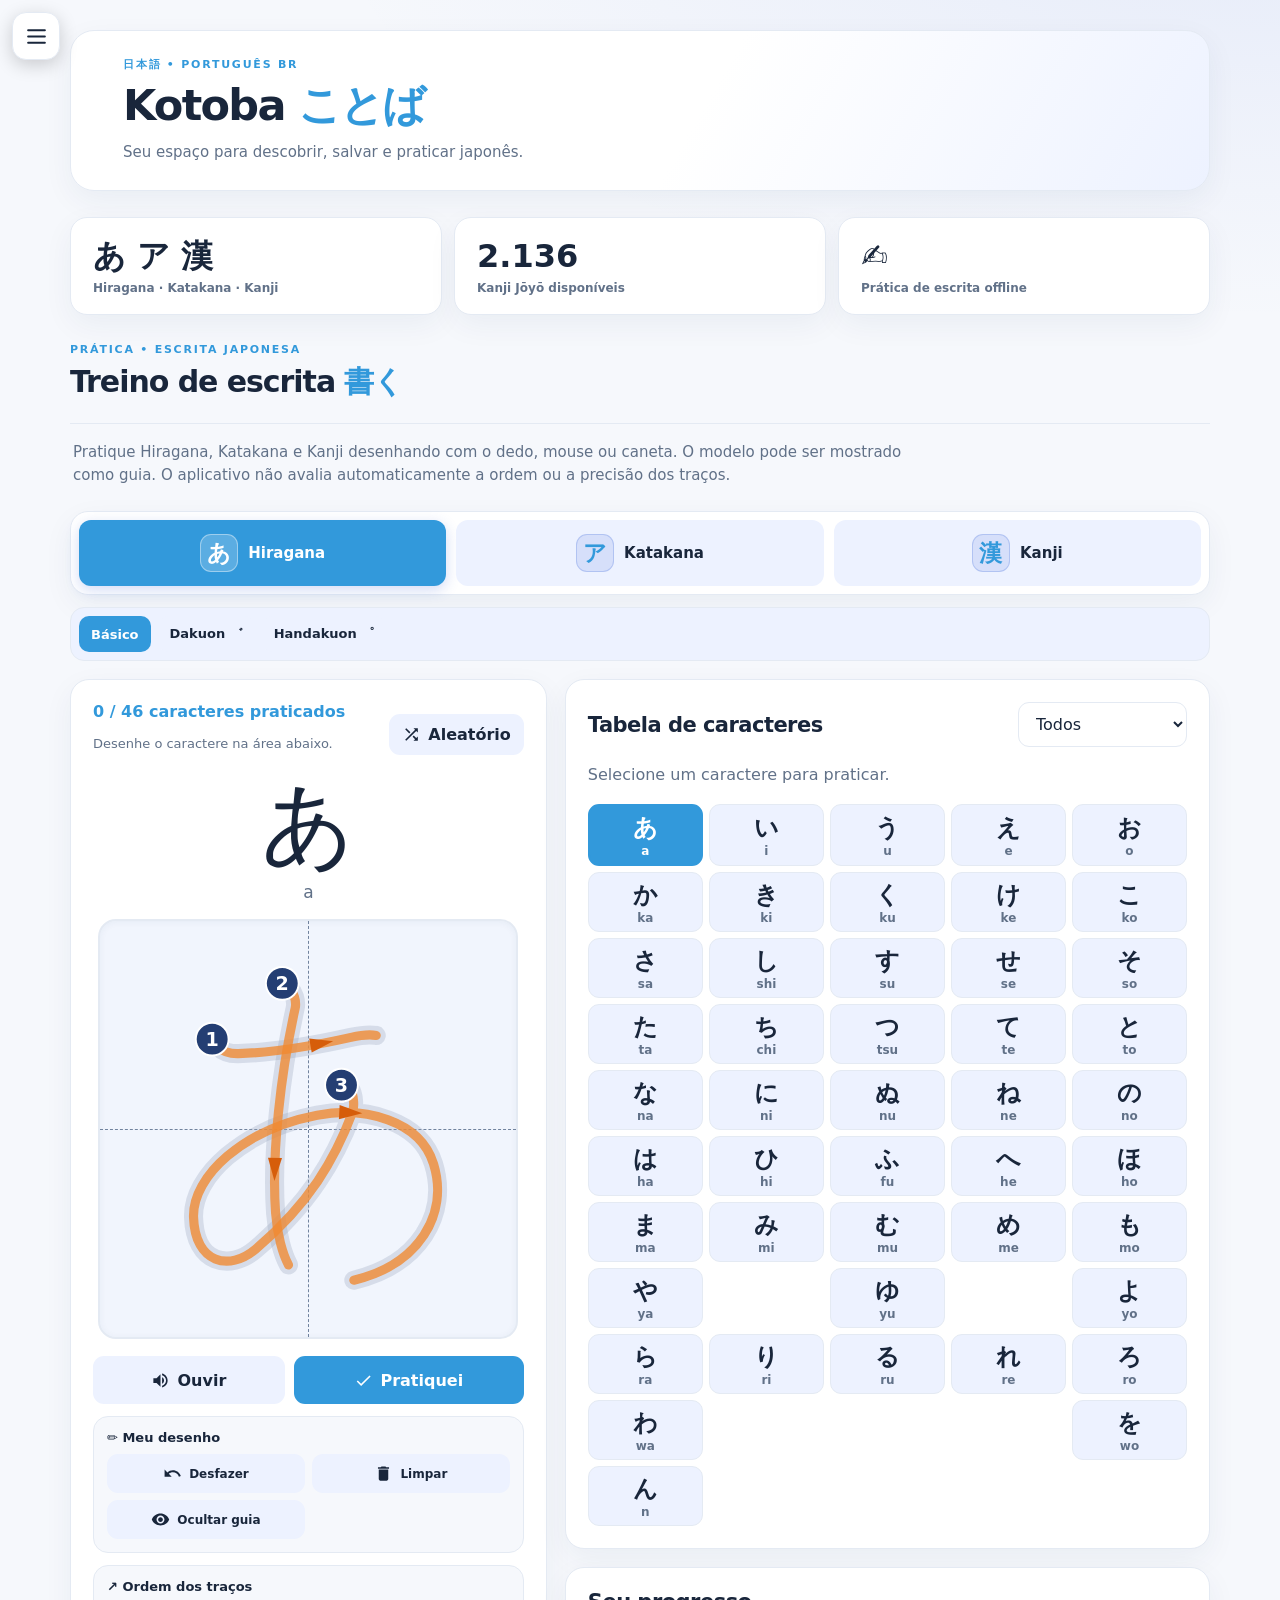
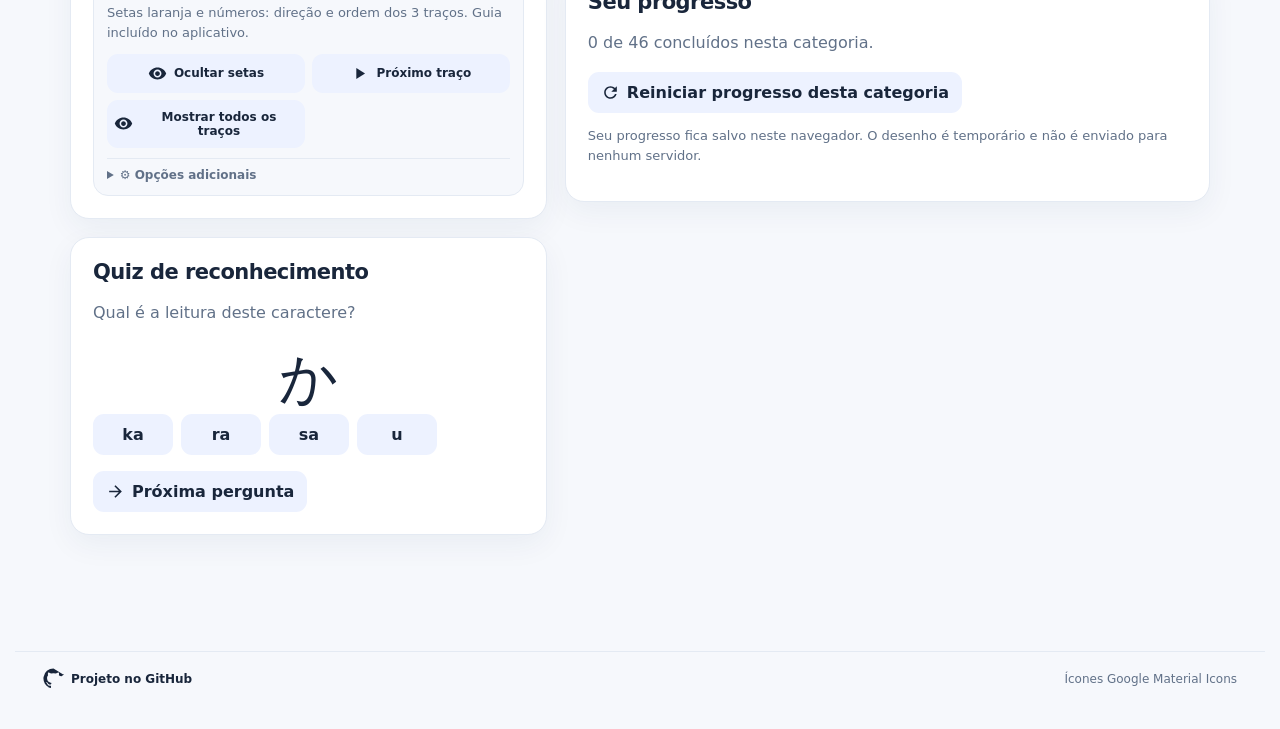
==== commit b586c36c: "v94: alinhar texto do tema e espaçar ícones e nomes do menu" ====
--- a/pratica.html
+++ b/pratica.html
@@ -12,7 +12,7 @@
 /* Rolagem interna quando a categoria possui mais de 30 kanjis */
 #characters.kanji-scroll{max-height:460px;overflow-y:auto;overscroll-behavior:contain;scrollbar-width:thin;padding-right:8px;align-content:start}
 #characters.kanji-scroll:focus-visible{outline:2px solid var(--accent);outline-offset:3px}
-</style><link rel="stylesheet" href="./layout-compartilhado.css?v=93"><style>
+</style><link rel="stylesheet" href="./layout-compartilhado.css?v=94"><style>
 /* Mesmo sistema visual da página principal Kotoba */
 :root{--bg:#f6f8fc;--card:#fff;--ink:#19263b;--muted:#617188;--line:#e4eaf3;--primary:#315bd6;--accent:#315bd6;--soft:#edf2ff;--writing-surface:#f1f5fd;--shadow:0 10px 30px rgba(26,49,90,.055)}
 :root[data-theme=dark]{--bg:#0d1524;--card:#16243a;--ink:#eef3ff;--muted:#adbed4;--line:#31425c;--primary:#7f9cff;--accent:#7f9cff;--soft:#263b5c;--writing-surface:#233550;--shadow:0 12px 34px rgba(0,0,0,.16)}
@@ -148,7 +148,7 @@
  radial-gradient(circle at 40px 30px,#fff 0 1px,transparent 1.5px),
  radial-gradient(circle at 26px 18px,#fff 0 .8px,transparent 1.3px)!important;
 }
-</style><style id="kotoba-stars-v93">:root[data-theme=dark] .kotoba-settings-options #theme.kotoba-theme-switch::after{content:""!important;display:block!important;position:absolute!important;z-index:1!important;top:6px!important;left:5px!important;right:auto!important;bottom:auto!important;width:48px!important;height:34px!important;opacity:1!important;background-image:url("data:image/svg+xml,%3Csvg%20xmlns%3D%22http%3A%2F%2Fwww.w3.org%2F2000%2Fsvg%22%20width%3D%2248%22%20height%3D%2234%22%20viewBox%3D%220%200%2048%2034%22%3E%3Cg%20fill%3D%22%23fff%22%3E%3Cpath%20d%3D%22M10%201%20C10.6%206.2%2012%207.5%2017%208.3%20C12%209.1%2010.6%2010.5%2010%2016%20C9.4%2010.5%208%209.1%203%208.3%20C8%207.5%209.4%206.2%2010%201Z%22%2F%3E%3Cpath%20d%3D%22M36%205%20C36.5%209%2037.6%2010.3%2041.5%2011%20C37.6%2011.7%2036.5%2013%2036%2017%20C35.5%2013%2034.4%2011.7%2030.5%2011%20C34.4%2010.3%2035.5%209%2036%205Z%22%2F%3E%3Cpath%20d%3D%22M24%2023%20C24.4%2025.5%2025.2%2026.3%2027.5%2026.8%20C25.2%2027.3%2024.4%2028.1%2024%2030.6%20C23.6%2028.1%2022.8%2027.3%2020.5%2026.8%20C22.8%2026.3%2023.6%2025.5%2024%2023Z%22%2F%3E%3C%2Fg%3E%3Cg%20fill%3D%22%23dceaff%22%3E%3Ccircle%20cx%3D%223%22%20cy%3D%2225%22%20r%3D%221%22%2F%3E%3Ccircle%20cx%3D%2218%22%20cy%3D%2219%22%20r%3D%22.8%22%2F%3E%3Ccircle%20cx%3D%2244%22%20cy%3D%2225%22%20r%3D%221%22%2F%3E%3Ccircle%20cx%3D%2227%22%20cy%3D%223%22%20r%3D%22.8%22%2F%3E%3C%2Fg%3E%3C%2Fsvg%3E")!important;background-position:center!important;background-size:48px 34px!important;background-repeat:no-repeat!important;transform:none!important}</style></head><body><button type="button" id="kotobaSwipeTrigger" class="kotoba-swipe-trigger" aria-label="Abrir menu de navegação" aria-controls="kotobaSwipeDrawer" aria-expanded="false"><svg viewBox="0 0 24 24" fill="none" stroke="currentColor" stroke-width="2" stroke-linecap="round"><path d="M4 6h16M4 12h16M4 18h16"/></svg></button><div id="kotobaSwipeOverlay" class="kotoba-swipe-overlay" aria-hidden="true"></div><aside class="practice-navigation"><h2 class="visually-hidden">辞 Kotoba</h2><nav class="site-nav" aria-label="Menu principal"><button type="button" data-page="dictionary" onclick="location.href='./index.html#dictionary'">📖 Dicionário</button><button type="button" data-page="study" onclick="location.href='./index.html#study'">🧠 Estudar</button><button type="button" data-page="writing" class="active" aria-current="page">✍️ Escrita</button><details class="kotoba-settings"><summary aria-label="Expandir configurações">⚙️ Configurações <span class="kotoba-settings-chevron" aria-hidden="true">▾</span></summary><div class="kotoba-settings-options"><div class="kotoba-settings-theme"><span>Modo escuro</span><button class="secondary kotoba-theme-switch" id="theme" aria-label="Alternar entre modo claro e escuro" title="Alternar modo claro e escuro">🌙 Escuro</button></div><button type="button" data-page="account" onclick="location.href='./index.html#account'">☁️ Conta</button><button type="button" data-page="backup" onclick="location.href='./index.html#backup'">📦 Backup</button></div></details></nav></aside><main class="shell practice-shell"><div class="top"><div><div class="eyebrow">日本語 • PORTUGUÊS BR</div><h1>Kotoba <span style="color:var(--primary)">ことば</span></h1><p>Seu espaço para descobrir, salvar e praticar japonês.</p></div></div><div class="practice-dashboard"><div class="practice-stat"><strong>あ ア 漢</strong><small>Hiragana · Katakana · Kanji</small></div><div class="practice-stat"><strong>2.136</strong><small>Kanji Jōyō disponíveis</small></div><div class="practice-stat"><strong>✍</strong><small>Prática de escrita offline</small></div></div><div class="practice-section-heading"><div><div class="eyebrow">PRÁTICA • ESCRITA JAPONESA</div><h2>Treino de escrita <span style="color:var(--primary)">書く</span></h2></div></div><p class="intro">Pratique Hiragana, Katakana e Kanji desenhando com o dedo, mouse ou caneta. O modelo pode ser mostrado como guia. O aplicativo não avalia automaticamente a ordem ou a precisão dos traços.</p><div class="tabs" aria-label="Alfabeto para praticar"><button data-family="hiragana" class="active"><span class="script-icon" aria-hidden="true">あ</span><span>Hiragana</span></button><button data-family="katakana" class="secondary"><span class="script-icon" aria-hidden="true">ア</span><span>Katakana</span></button><button data-family="kanji" class="secondary"><span class="script-icon" aria-hidden="true">漢</span><span>Kanji</span></button></div><div class="subtabs" id="kanaSubmenu" aria-label="Tipo de caracteres"><button data-set="hiragana" class="active">Básico</button><button data-set="hiragana_dakuon" class="secondary">Dakuon ゛</button><button data-set="hiragana_handakuon" class="secondary">Handakuon ゜</button></div><div class="kanji-categories" id="kanjiCategories" hidden><select id="kanjiCategory" aria-label="Categoria de kanjis" hidden tabindex="-1" aria-hidden="true"></select><span id="kanjiCategoryCount" class="notice"></span><div id="kanjiCategoryTiles" class="kanji-category-tiles" role="group" aria-label="Categorias de kanji"></div></div><div class="layout"><div><div class="panel"><div class="row"><div><span class="progress" id="progress">0 caracteres praticados</span><p class="notice" id="status">Escolha um caractere para começar.</p></div><button class="secondary" id="random">🎲 Aleatório</button></div><div class="target" id="target">あ</div><div class="subtitle" id="reading">a</div><div class="canvas-wrap"><div class="hint" id="hint">あ</div><canvas id="pad" aria-label="Área para praticar escrita"></canvas><svg id="strokeOverlay" class="stroke-overlay" viewBox="0 0 109 109" aria-hidden="true"></svg></div><div class="practice-actions"><div class="action-primary"><button id="speak" class="secondary">🔊 Ouvir</button><button id="done">✓ Pratiquei</button></div><div class="action-group"><div class="action-label">✏️ Meu desenho</div><div class="action-grid"><button id="undo" class="secondary">↶ Desfazer</button><button id="clear" class="secondary">🗑 Limpar</button><button id="guide" class="secondary">◉ Ocultar guia</button></div></div><div class="action-group"><div class="action-label">↗ Ordem dos traços</div><p class="stroke-help" id="strokeHelp" aria-live="polite">Carregando a ordem dos traços…</p><div class="action-grid"><button class="secondary" id="toggleArrows">↗ Ocultar setas</button><button class="secondary" id="stepStroke">▶ Próximo traço</button><button class="secondary" id="allStrokes">Mostrar todos os traços</button></div><details class="advanced-actions"><summary>⚙️ Opções adicionais</summary><button class="secondary" id="downloadStrokes">✓ Verificar setas offline</button></details></div></div></div><div class="panel"><h2>Quiz de reconhecimento</h2><p>Qual é a leitura deste caractere?</p><div class="target" id="quizChar" style="font-size:58px">あ</div><div class="buttons" id="quizOptions"></div><p id="quizFeedback" aria-live="polite"></p><button class="secondary" id="nextQuiz">Próxima pergunta</button></div></div><div><div class="panel"><div class="row"><h2 style="margin:0">Tabela de caracteres</h2><select id="filter" aria-label="Filtrar caracteres"><option value="all">Todos</option><option value="pending">Não praticados</option><option value="done">Praticados</option></select></div><p>Selecione um caractere para praticar.</p><div class="grid" id="characters"></div></div><div class="panel"><h2>Seu progresso</h2><p id="summary">0 caracteres praticados</p><button class="secondary" id="reset">Reiniciar progresso desta categoria</button><p class="notice">Seu progresso fica salvo neste navegador. O desenho é temporário e não é enviado para nenhum servidor.</p></div></div></div></main><script src="./kanji-dados.js"></script><script>window.KOTOBA_STROKES={"い":["M21.5,29.66c2.01,2.17,2.61,4.68,2.17,7.43c-3.09,19.16-1.03,32.01,7.93,41.45c6.12,6.45,6.26,3.14,7.04-5.21","M72.96,36.51c9.44,8.05,17.79,18.82,18.41,33.83"],"あ":["M31.01,33c0.88,0.88,2.75,1.82,5.25,1.75c8.62-0.25,20-2.12,29.5-4.25c1.51-0.34,4.62-0.88,6.62-0.5","M49.76,17.62c0.88,1,1.82,3.26,1.38,5.25c-3.75,16.75-6.25,38.13-5.13,53.63c0.41,5.7,1.88,10.88,3.38,13.62","M65.63,44.12c0.75,1.12,1.16,4.39,0.5,6.12c-4.62,12.26-11.24,23.76-25.37,35.76c-6.86,5.83-15.88,3.75-16.25-8.38c-0.34-10.87,13.38-23.12,32.38-26.74c12.42-2.37,27,1.38,30.5,12.75c4.05,13.18-3.76,26.37-20.88,30.49"],"う":["M42,15.5c5.62,2.12,9.62,3,12.88,3c8.27,0,8,1.12-0.38,5.5","M33,42.38c2.12,1.12,4.12,2.88,8.5,1.38c4.38-1.5,12.75-7.12,18.5-7c5.75,0.12,10.25,5,10.25,18c0,15.49-8.25,30.24-24.37,41.24"],"え":["M40.52,13.25c5.62,2.12,10,3,14.12,3c8.27,0,8,1.12-0.38,5.5","M32.52,45.12c1.88,1.25,4.5,1.75,7.38,0.62c3.29-1.29,17-7.88,21.25-9.88c4.25-2,8.32,0.04,4.38,4.62c-12.26,14.27-27.26,31.52-39.51,44.4c-3.26,3.42-0.58,3.54,1.5,1.37c13.5-14.12,18.12-20.12,23.62-20.12c7.13,0,3.5,16.75,6.75,22.38c3.25,5.63,19.12,3.75,26.12,2.12"],"ア":["M23.5,26.25c2.41,1.56,3.98,1.44,8.51,0.75c11.4-1.75,37.77-5.5,48.28-6.78c5.23-0.64,7.99,2.06,2.62,6.04c-6.75,5-13.12,9.5-23.25,16","M53.12,41.12c0.79,1.5,1.02,3.24,0.58,5.28c-4.04,18.48-9.92,31.85-19.92,45.48"],"ウ":["M53.25,14.62c1,1.12,1.25,3,1.25,4.62c0,1.62,0,10.76,0,12.64","M26.5,31.25c1,1.12,1.22,3,1.25,4.62c0.09,4.45,0.29,10.95,0.45,16.37c0.07,2.5,0.14,4.77,0.18,6.5","M29.12,35.88c19.38-2.25,40.25-4.25,49-5.5c8.75-1.25,8.28,0.84,6.25,6.88c-5,14.88-20.12,43.5-41,56.62"],"イ":["M69.75,16.75c0.12,1.75-0.34,3.86-1.62,5.5c-10.13,12.87-23.75,29.63-45.63,42.87","M56.38,43.88c1,1.12,1.25,3,1.25,4.62c0,1.62,0,32.75,0,34.62c0,1.87-0.13,9.13-0.13,11.76"],"エ":["M31.87,35.68c2.32,0.71,5.14,0.66,7.48,0.29c8.57-1.35,22.4-2.85,33.66-3.85c2.26-0.2,4.52-0.19,6.77,0.22","M53.34,38.13c1,1.12,1.31,3,1.25,4.62c-0.18,4.74-0.51,12.89-0.83,22.25c-0.08,2.31-0.16,4.7-0.23,7.12","M19,75.46c3.41,0.94,7.57,0.88,11.01,0.39c17.78-2.48,34.53-3.86,50.55-3.9c3.34-0.01,7.23,0.42,10.46,1.8"],"日":["M31.5,24.5c1.12,1.12,1.74,2.75,1.74,4.75c0,1.6-0.16,38.11-0.09,53.5c0.02,3.82,0.05,6.35,0.09,6.75","M33.48,26c0.8-0.05,37.67-3.01,40.77-3.25c3.19-0.25,5,1.75,5,4.25c0,4-0.22,40.84-0.23,56c0,3.48,0,5.72,0,6","M34.22,55.25c7.78-0.5,35.9-2.5,44.06-2.75","M34.23,86.5c10.52-0.75,34.15-2.12,43.81-2.25"],"月":["M34.25,16.25c1,1,1.48,2.38,1.5,4c0.38,33.62,2.38,59.38-11,73.25","M36.25,19c4.12-0.62,31.49-4.78,33.25-5c4-0.5,5.5,1.12,5.5,4.75c0,2.76-0.5,49.25-0.5,69.5c0,13-6.25,4-8.75,1.75","M37.25,38c10.25-1.5,27.25-3.75,36.25-4.5","M37,58.25c8.75-1.12,27-3.5,36.25-4"],"火":["M24.25,34c3.27,3.33,8.5,13,9.5,17.75","M83,27.25c0.5,1.38,0.22,2.74-0.5,4.25c-2.38,5-7.5,12.12-12.75,17.25","M52.5,14.25c1,1.25,1.5,3.12,1.5,5C54,69,39.62,80,21,91.5","M52.75,50c12.49,14.06,25.01,28.42,33.62,36.13c2.7,2.42,4.9,4.02,8.38,4.87"],"水":["M52.77,15.08c1.08,1.08,1.67,2.49,1.76,5.52c0.4,14.55-0.26,62.16-0.26,67.12c0,9.78-7.52,0.03-9.02-1.22","M17.5,45.75c1.75,0.62,3.73,0.43,5.25,0C25.88,44.88,36.09,41,38.59,40s4.47,1.24,3.75,3.5C39,54,28.25,69,19,74.75","M81.22,27.5c-0.22,1.25-0.72,2.25-1.52,2.97c-5.64,5.1-12.45,9.78-22.45,13.78","M57,46c8.82,10.73,19.23,21.46,28.42,27.42c2.16,1.4,4.52,3,7.08,3.58"]};
+</style><style id="kotoba-stars-v93">:root[data-theme=dark] .kotoba-settings-options #theme.kotoba-theme-switch::after{content:""!important;display:block!important;position:absolute!important;z-index:1!important;top:6px!important;left:5px!important;right:auto!important;bottom:auto!important;width:48px!important;height:34px!important;opacity:1!important;background-image:url("data:image/svg+xml,%3Csvg%20xmlns%3D%22http%3A%2F%2Fwww.w3.org%2F2000%2Fsvg%22%20width%3D%2248%22%20height%3D%2234%22%20viewBox%3D%220%200%2048%2034%22%3E%3Cg%20fill%3D%22%23fff%22%3E%3Cpath%20d%3D%22M10%201%20C10.6%206.2%2012%207.5%2017%208.3%20C12%209.1%2010.6%2010.5%2010%2016%20C9.4%2010.5%208%209.1%203%208.3%20C8%207.5%209.4%206.2%2010%201Z%22%2F%3E%3Cpath%20d%3D%22M36%205%20C36.5%209%2037.6%2010.3%2041.5%2011%20C37.6%2011.7%2036.5%2013%2036%2017%20C35.5%2013%2034.4%2011.7%2030.5%2011%20C34.4%2010.3%2035.5%209%2036%205Z%22%2F%3E%3Cpath%20d%3D%22M24%2023%20C24.4%2025.5%2025.2%2026.3%2027.5%2026.8%20C25.2%2027.3%2024.4%2028.1%2024%2030.6%20C23.6%2028.1%2022.8%2027.3%2020.5%2026.8%20C22.8%2026.3%2023.6%2025.5%2024%2023Z%22%2F%3E%3C%2Fg%3E%3Cg%20fill%3D%22%23dceaff%22%3E%3Ccircle%20cx%3D%223%22%20cy%3D%2225%22%20r%3D%221%22%2F%3E%3Ccircle%20cx%3D%2218%22%20cy%3D%2219%22%20r%3D%22.8%22%2F%3E%3Ccircle%20cx%3D%2244%22%20cy%3D%2225%22%20r%3D%221%22%2F%3E%3Ccircle%20cx%3D%2227%22%20cy%3D%223%22%20r%3D%22.8%22%2F%3E%3C%2Fg%3E%3C%2Fsvg%3E")!important;background-position:center!important;background-size:48px 34px!important;background-repeat:no-repeat!important;transform:none!important}</style><style id="kotoba-menu-spacing-v94">body>aside.kotoba-swipe-drawer nav>button:not(#theme),body>aside.kotoba-swipe-drawer .kotoba-settings-options>button{display:flex!important;align-items:center!important;gap:12px!important;white-space:nowrap!important}body>aside.kotoba-swipe-drawer .kotoba-menu-emoji{display:inline-flex!important;align-items:center!important;justify-content:center!important;flex:0 0 24px!important;width:24px!important;line-height:1!important;font-size:19px!important}body>aside.kotoba-swipe-drawer .kotoba-menu-label{display:inline-block!important;min-width:0!important}body>aside.kotoba-swipe-drawer .kotoba-settings>summary{display:flex!important;align-items:center!important;gap:12px!important}body>aside.kotoba-swipe-drawer .kotoba-settings>summary .kotoba-settings-chevron{margin-left:auto!important}body>aside.kotoba-swipe-drawer .kotoba-settings-options .kotoba-settings-theme{grid-template-columns:minmax(0,1fr) 96px!important;gap:5px!important}body>aside.kotoba-swipe-drawer .kotoba-settings-theme>span{padding-left:50px!important;box-sizing:border-box!important;font-size:13px!important;line-height:1.3!important}body>aside.kotoba-swipe-drawer .kotoba-settings-options>button{padding-left:14px!important}</style></head><body><button type="button" id="kotobaSwipeTrigger" class="kotoba-swipe-trigger" aria-label="Abrir menu de navegação" aria-controls="kotobaSwipeDrawer" aria-expanded="false"><svg viewBox="0 0 24 24" fill="none" stroke="currentColor" stroke-width="2" stroke-linecap="round"><path d="M4 6h16M4 12h16M4 18h16"/></svg></button><div id="kotobaSwipeOverlay" class="kotoba-swipe-overlay" aria-hidden="true"></div><aside class="practice-navigation"><h2 class="visually-hidden">辞 Kotoba</h2><nav class="site-nav" aria-label="Menu principal"><button type="button" data-page="dictionary" onclick="location.href='./index.html#dictionary'"><span class="kotoba-menu-emoji" aria-hidden="true">📖</span><span class="kotoba-menu-label">Dicionário</span></button><button type="button" data-page="study" onclick="location.href='./index.html#study'"><span class="kotoba-menu-emoji" aria-hidden="true">🧠</span><span class="kotoba-menu-label">Estudar</span></button><button type="button" data-page="writing" class="active" aria-current="page"><span class="kotoba-menu-emoji" aria-hidden="true">✍️</span><span class="kotoba-menu-label">Escrita</span></button><details class="kotoba-settings"><summary aria-label="Expandir configurações"><span class="kotoba-menu-emoji" aria-hidden="true">⚙️</span><span class="kotoba-menu-label">Configurações</span><span class="kotoba-settings-chevron" aria-hidden="true">▾</span></summary><div class="kotoba-settings-options"><div class="kotoba-settings-theme"><span>Modo escuro</span><button class="secondary kotoba-theme-switch" id="theme" aria-label="Alternar entre modo claro e escuro" title="Alternar modo claro e escuro">🌙 Escuro</button></div><button type="button" data-page="account" onclick="location.href='./index.html#account'"><span class="kotoba-menu-emoji" aria-hidden="true">☁️</span><span class="kotoba-menu-label">Conta</span></button><button type="button" data-page="backup" onclick="location.href='./index.html#backup'"><span class="kotoba-menu-emoji" aria-hidden="true">📦</span><span class="kotoba-menu-label">Backup</span></button></div></details></nav></aside><main class="shell practice-shell"><div class="top"><div><div class="eyebrow">日本語 • PORTUGUÊS BR</div><h1>Kotoba <span style="color:var(--primary)">ことば</span></h1><p>Seu espaço para descobrir, salvar e praticar japonês.</p></div></div><div class="practice-dashboard"><div class="practice-stat"><strong>あ ア 漢</strong><small>Hiragana · Katakana · Kanji</small></div><div class="practice-stat"><strong>2.136</strong><small>Kanji Jōyō disponíveis</small></div><div class="practice-stat"><strong>✍</strong><small>Prática de escrita offline</small></div></div><div class="practice-section-heading"><div><div class="eyebrow">PRÁTICA • ESCRITA JAPONESA</div><h2>Treino de escrita <span style="color:var(--primary)">書く</span></h2></div></div><p class="intro">Pratique Hiragana, Katakana e Kanji desenhando com o dedo, mouse ou caneta. O modelo pode ser mostrado como guia. O aplicativo não avalia automaticamente a ordem ou a precisão dos traços.</p><div class="tabs" aria-label="Alfabeto para praticar"><button data-family="hiragana" class="active"><span class="script-icon" aria-hidden="true">あ</span><span>Hiragana</span></button><button data-family="katakana" class="secondary"><span class="script-icon" aria-hidden="true">ア</span><span>Katakana</span></button><button data-family="kanji" class="secondary"><span class="script-icon" aria-hidden="true">漢</span><span>Kanji</span></button></div><div class="subtabs" id="kanaSubmenu" aria-label="Tipo de caracteres"><button data-set="hiragana" class="active">Básico</button><button data-set="hiragana_dakuon" class="secondary">Dakuon ゛</button><button data-set="hiragana_handakuon" class="secondary">Handakuon ゜</button></div><div class="kanji-categories" id="kanjiCategories" hidden><select id="kanjiCategory" aria-label="Categoria de kanjis" hidden tabindex="-1" aria-hidden="true"></select><span id="kanjiCategoryCount" class="notice"></span><div id="kanjiCategoryTiles" class="kanji-category-tiles" role="group" aria-label="Categorias de kanji"></div></div><div class="layout"><div><div class="panel"><div class="row"><div><span class="progress" id="progress">0 caracteres praticados</span><p class="notice" id="status">Escolha um caractere para começar.</p></div><button class="secondary" id="random">🎲 Aleatório</button></div><div class="target" id="target">あ</div><div class="subtitle" id="reading">a</div><div class="canvas-wrap"><div class="hint" id="hint">あ</div><canvas id="pad" aria-label="Área para praticar escrita"></canvas><svg id="strokeOverlay" class="stroke-overlay" viewBox="0 0 109 109" aria-hidden="true"></svg></div><div class="practice-actions"><div class="action-primary"><button id="speak" class="secondary">🔊 Ouvir</button><button id="done">✓ Pratiquei</button></div><div class="action-group"><div class="action-label">✏️ Meu desenho</div><div class="action-grid"><button id="undo" class="secondary">↶ Desfazer</button><button id="clear" class="secondary">🗑 Limpar</button><button id="guide" class="secondary">◉ Ocultar guia</button></div></div><div class="action-group"><div class="action-label">↗ Ordem dos traços</div><p class="stroke-help" id="strokeHelp" aria-live="polite">Carregando a ordem dos traços…</p><div class="action-grid"><button class="secondary" id="toggleArrows">↗ Ocultar setas</button><button class="secondary" id="stepStroke">▶ Próximo traço</button><button class="secondary" id="allStrokes">Mostrar todos os traços</button></div><details class="advanced-actions"><summary>⚙️ Opções adicionais</summary><button class="secondary" id="downloadStrokes">✓ Verificar setas offline</button></details></div></div></div><div class="panel"><h2>Quiz de reconhecimento</h2><p>Qual é a leitura deste caractere?</p><div class="target" id="quizChar" style="font-size:58px">あ</div><div class="buttons" id="quizOptions"></div><p id="quizFeedback" aria-live="polite"></p><button class="secondary" id="nextQuiz">Próxima pergunta</button></div></div><div><div class="panel"><div class="row"><h2 style="margin:0">Tabela de caracteres</h2><select id="filter" aria-label="Filtrar caracteres"><option value="all">Todos</option><option value="pending">Não praticados</option><option value="done">Praticados</option></select></div><p>Selecione um caractere para praticar.</p><div class="grid" id="characters"></div></div><div class="panel"><h2>Seu progresso</h2><p id="summary">0 caracteres praticados</p><button class="secondary" id="reset">Reiniciar progresso desta categoria</button><p class="notice">Seu progresso fica salvo neste navegador. O desenho é temporário e não é enviado para nenhum servidor.</p></div></div></div></main><script src="./kanji-dados.js"></script><script>window.KOTOBA_STROKES={"い":["M21.5,29.66c2.01,2.17,2.61,4.68,2.17,7.43c-3.09,19.16-1.03,32.01,7.93,41.45c6.12,6.45,6.26,3.14,7.04-5.21","M72.96,36.51c9.44,8.05,17.79,18.82,18.41,33.83"],"あ":["M31.01,33c0.88,0.88,2.75,1.82,5.25,1.75c8.62-0.25,20-2.12,29.5-4.25c1.51-0.34,4.62-0.88,6.62-0.5","M49.76,17.62c0.88,1,1.82,3.26,1.38,5.25c-3.75,16.75-6.25,38.13-5.13,53.63c0.41,5.7,1.88,10.88,3.38,13.62","M65.63,44.12c0.75,1.12,1.16,4.39,0.5,6.12c-4.62,12.26-11.24,23.76-25.37,35.76c-6.86,5.83-15.88,3.75-16.25-8.38c-0.34-10.87,13.38-23.12,32.38-26.74c12.42-2.37,27,1.38,30.5,12.75c4.05,13.18-3.76,26.37-20.88,30.49"],"う":["M42,15.5c5.62,2.12,9.62,3,12.88,3c8.27,0,8,1.12-0.38,5.5","M33,42.38c2.12,1.12,4.12,2.88,8.5,1.38c4.38-1.5,12.75-7.12,18.5-7c5.75,0.12,10.25,5,10.25,18c0,15.49-8.25,30.24-24.37,41.24"],"え":["M40.52,13.25c5.62,2.12,10,3,14.12,3c8.27,0,8,1.12-0.38,5.5","M32.52,45.12c1.88,1.25,4.5,1.75,7.38,0.62c3.29-1.29,17-7.88,21.25-9.88c4.25-2,8.32,0.04,4.38,4.62c-12.26,14.27-27.26,31.52-39.51,44.4c-3.26,3.42-0.58,3.54,1.5,1.37c13.5-14.12,18.12-20.12,23.62-20.12c7.13,0,3.5,16.75,6.75,22.38c3.25,5.63,19.12,3.75,26.12,2.12"],"ア":["M23.5,26.25c2.41,1.56,3.98,1.44,8.51,0.75c11.4-1.75,37.77-5.5,48.28-6.78c5.23-0.64,7.99,2.06,2.62,6.04c-6.75,5-13.12,9.5-23.25,16","M53.12,41.12c0.79,1.5,1.02,3.24,0.58,5.28c-4.04,18.48-9.92,31.85-19.92,45.48"],"ウ":["M53.25,14.62c1,1.12,1.25,3,1.25,4.62c0,1.62,0,10.76,0,12.64","M26.5,31.25c1,1.12,1.22,3,1.25,4.62c0.09,4.45,0.29,10.95,0.45,16.37c0.07,2.5,0.14,4.77,0.18,6.5","M29.12,35.88c19.38-2.25,40.25-4.25,49-5.5c8.75-1.25,8.28,0.84,6.25,6.88c-5,14.88-20.12,43.5-41,56.62"],"イ":["M69.75,16.75c0.12,1.75-0.34,3.86-1.62,5.5c-10.13,12.87-23.75,29.63-45.63,42.87","M56.38,43.88c1,1.12,1.25,3,1.25,4.62c0,1.62,0,32.75,0,34.62c0,1.87-0.13,9.13-0.13,11.76"],"エ":["M31.87,35.68c2.32,0.71,5.14,0.66,7.48,0.29c8.57-1.35,22.4-2.85,33.66-3.85c2.26-0.2,4.52-0.19,6.77,0.22","M53.34,38.13c1,1.12,1.31,3,1.25,4.62c-0.18,4.74-0.51,12.89-0.83,22.25c-0.08,2.31-0.16,4.7-0.23,7.12","M19,75.46c3.41,0.94,7.57,0.88,11.01,0.39c17.78-2.48,34.53-3.86,50.55-3.9c3.34-0.01,7.23,0.42,10.46,1.8"],"日":["M31.5,24.5c1.12,1.12,1.74,2.75,1.74,4.75c0,1.6-0.16,38.11-0.09,53.5c0.02,3.82,0.05,6.35,0.09,6.75","M33.48,26c0.8-0.05,37.67-3.01,40.77-3.25c3.19-0.25,5,1.75,5,4.25c0,4-0.22,40.84-0.23,56c0,3.48,0,5.72,0,6","M34.22,55.25c7.78-0.5,35.9-2.5,44.06-2.75","M34.23,86.5c10.52-0.75,34.15-2.12,43.81-2.25"],"月":["M34.25,16.25c1,1,1.48,2.38,1.5,4c0.38,33.62,2.38,59.38-11,73.25","M36.25,19c4.12-0.62,31.49-4.78,33.25-5c4-0.5,5.5,1.12,5.5,4.75c0,2.76-0.5,49.25-0.5,69.5c0,13-6.25,4-8.75,1.75","M37.25,38c10.25-1.5,27.25-3.75,36.25-4.5","M37,58.25c8.75-1.12,27-3.5,36.25-4"],"火":["M24.25,34c3.27,3.33,8.5,13,9.5,17.75","M83,27.25c0.5,1.38,0.22,2.74-0.5,4.25c-2.38,5-7.5,12.12-12.75,17.25","M52.5,14.25c1,1.25,1.5,3.12,1.5,5C54,69,39.62,80,21,91.5","M52.75,50c12.49,14.06,25.01,28.42,33.62,36.13c2.7,2.42,4.9,4.02,8.38,4.87"],"水":["M52.77,15.08c1.08,1.08,1.67,2.49,1.76,5.52c0.4,14.55-0.26,62.16-0.26,67.12c0,9.78-7.52,0.03-9.02-1.22","M17.5,45.75c1.75,0.62,3.73,0.43,5.25,0C25.88,44.88,36.09,41,38.59,40s4.47,1.24,3.75,3.5C39,54,28.25,69,19,74.75","M81.22,27.5c-0.22,1.25-0.72,2.25-1.52,2.97c-5.64,5.1-12.45,9.78-22.45,13.78","M57,46c8.82,10.73,19.23,21.46,28.42,27.42c2.16,1.4,4.52,3,7.08,3.58"]};
 window.KOTOBA_STROKES=Object.assign(window.KOTOBA_STROKES||{},{"お":["M22.88,35.12c1.38,1,3.62,2.38,6,2.12c2.38-0.26,19.62-5.12,21.12-5.74c1.5-0.62,4-1.25,5.88-2","M41.5,16.12c2.25,1,3.59,4.39,3.12,7.38c-2.5,16.12-3.37,45.53-2.25,58.38c0.75,8.62-0.64,10.45-7.12,7.12c-5.13-2.62-13.75-8-13.75-12.38c0-7.5,24.38-23.62,44.75-23.62c17.25,0,25,8.25,25,17.25c0,8.25-9.38,18.88-26.75,21","M73,22.12c5.38,2.62,8.88,5.88,10.62,8.25c2.27,3.08,0.38,4.5-1.12,5"],"か":["M24.62,38.62c1.88,1.62,4.65,2.33,8.62,1c25.5-8.5,29.5-4.13,29.5,7.62c0,9.38-1.24,17.46-4.25,25.25c-7.62,19.76-10.87,17.39-16.12,10.89","M48.5,17.5c1,1.38,1.29,4.7,0.5,7.12c-5,15.25-18.02,40.93-19.62,43.88c-3.12,5.75-6.38,11.88-9.38,16.25","M77.37,31.62c7.5,6.88,13.25,15.75,15,24.88"],"き":["M30.5,30.25c1.88,0.75,4.64,1.06,5.88,0.88c6.75-1,22.25-4.5,26.5-6c2.17-0.76,3.5-1.25,4.88-2.12","M36.25,48.7c2.01,0.85,4.97,1.2,6.29,0.99c7.23-1.13,23.82-5.09,28.37-6.79c2.32-0.86,3.75-1.41,5.22-2.4","M42,14.12c1.5,0.88,3.13,2.94,4,5.12c5.5,13.76,16,29.26,26.37,40.76c7.64,8.47,9.12,9.38-6,3.88","M33.75,83.25c10.62,9.75,27.25,8.62,38.12,5"],"く":["M60.66,15c0.5,1.62,0.35,5.44-1,7.38c-6.75,9.62-14.3,19.08-18.62,24.5c-4,5-3.79,7.03-0.88,11c5.5,7.5,12.75,18.75,17.62,27.25c1.48,2.59,2.75,4.75,4.5,8.62"],"け":["M24.67,19.75c1.25,1.5,2.62,3.75,2.12,6.38c-3,15.88-6.5,29.5-4.88,44.62c2.02,18.84,2.25,4.75,6.75-3.5","M53.67,38.62c2.12,1.38,4.28,1.89,6.88,1.5c8.25-1.25,15.39-2.57,20.62-4c2.76-0.74,5.26-1.12,6.88-1.12","M71.67,14.38c2.13,1.37,2.88,3.35,2.88,5.12c0,11.62,0.12,20.38,0.12,30.12c0,20.75-0.62,30.88-12.5,42.25"],"こ":["M34.75,26.75c1.12,0.88,2.91,2.01,6,1.5c7.62-1.25,14.11-2.56,22.38-2.62c15.5-0.12,5.88,5-5.75,9","M30,68.12c2.25,14.5,15.26,17.96,31,16.75c6.5-0.5,11.88-1.25,17.62-2.88"],"さ":["M27,38.9c2.42,1.33,5.38,1.47,8.32,1.06c8.79-1.24,28.67-7.76,34.15-10.43c2.79-1.36,3.78-1.91,6.28-3.53","M41.5,13.88c1.5,0.88,3.63,2.94,4.5,5.12c5.5,13.75,15.25,27.62,26.87,39.5c7.98,8.15,6.38,10-6,3.12","M35.25,80.5c4.5,11.75,20.88,12.5,38.38,7.5"],"す":["M15.5,37.12c2.88,2.12,6.94,1.51,12.75,0.25c16.12-3.5,36.14-5.38,46.62-6.5c7-0.75,11.88-0.62,17.75,0.12","M57.62,13.38c2,1.5,2.75,3.25,2.75,5.88c0,10.38,0,35.12,0,40.75c0,14.62-15.62,16.38-15.62,1.75c0-14.25,18-14.12,18,6.38c0,13.25-7.75,21.5-16,28.38"],"せ":["M16.5,49.93c2.88,2.42,6.86,1.57,12.75,0.53c19-3.34,33-5.72,47.12-7.64c6.99-0.95,11.88-1.21,17.75-0.36","M69.74,17.75c2,1.5,2.75,3.25,2.75,5.88c0,10.38,0,17.88,0,23.5c0,25.62-5.75,23.25-11.88,19","M35.62,26.25c2,1.5,2.75,3.25,2.75,5.88c0,10.38,0,28.38,0,34c0,14.5,6.38,19.55,20.14,19.55c10.24,0,13.74,0.07,22.61-1.68"],"し":["M39.12,17.5c1.25,3.12,0.93,6.74,0.38,10.25c-2.12,13.5-3,26.5-3,39.12c0,27.38,19.88,30.12,45.5,17.25"],"そ":["M38.4,22c1.88,1.25,4.98,1.05,7.5,0.38c6.5-1.75,13.25-3.75,19.38-5.38c4.63-1.23,7.18,2.06,3.62,5.25c-12.12,10.87-31.14,24.4-40,30.25c-6.25,4.12-5.88,5.75,1.38,3.88c17.08-4.42,35.96-8.68,50.12-10.38c9.38-1.12,9.62,0.12,0.5,1.38c-15.82,2.17-34.38,14.25-34.38,26.5c0,12.88,11.62,20.38,31.5,16.62"],"ち":["M24.5,32.62c1.38,0.62,3.88,1.51,6.38,1.12c6.5-1,18.25-4.12,26.88-6c2.64-0.57,5.38-1.5,7.62-2.38","M45.62,15.62c0.75,1.25,0.71,3.58,0.38,5.25c-3,15-4.25,22.59-8.38,38.62c-3.25,12.62-5.38,11.12,3.62,4.38c8.29-6.21,19.75-9.5,28.5-9.5c8.62,0,14.58,5.88,14.5,14.5c-0.12,13.5-16.5,20.62-29.88,23.25"],"つ":["M14,44.75c1.88,1.62,4.68,2.09,8.12,0.62c17.88-7.62,30-11.12,44.88-10.88c12.56,0.21,22.98,7.17,22.87,19.17c-0.18,18.77-24.75,28.71-45.01,32.08"],"て":["M20.5,26.38c1.87,1.62,4.42,1.97,8.12,1.37c21.75-3.5,33-5.12,50.12-8.38c12.34-2.34,13-0.88,0.38,1.38c-17.89,3.19-33.78,19.12-33.78,37.62c0,20.5,17.91,30.25,35.16,30.25"],"た":["M24.38,35.38c1.38,0.62,3.88,1.51,6.38,1.12c6.5-1,16.25-2.88,24.88-4.75c2.64-0.57,5.38-1.5,7.62-2.38","M45,16.88c0.75,1.25,0.87,3.62,0.38,5.25c-6.35,20.94-12.75,36.37-18.88,52.37c-1.36,3.56-4.75,11.75-6,14.62","M56.38,53.25c12.38-2.75,18.25-3.7,23.62-3.12c15.12,1.62-1.12,2.25-4.25,4.88","M54.13,82.25c4.38,7,14.25,8.12,34.5,5.62"],"と":["M35.5,18.38c1.74,0.74,3.62,2.62,4.12,5.37c0.5,2.75,4.75,25,5.38,28.12","M78.12,25.5c0.25,1.88,0.04,4.09-2.25,5.75c-6.37,4.63-13.22,8.49-22.75,15.25c-12.88,9.12-21.62,18.38-21.62,27.5c0,10.12,8.5,13.88,26.88,13.88c6.25,0,14.75-0.12,21.62-1.25"]});
 window.KOTOBA_STROKES=Object.assign(window.KOTOBA_STROKES||{},{"に":["M24.53,22.75c1.25,1.5,1.62,3.75,1.12,6.38c-3,15.88-9,32.5-7.38,47.62c2.02,18.84,4.5,5.75,8.5-3.5","M53.2,30.64c0.96,0.79,2.44,1.58,5.1,1.35c6.98-0.61,15.01-3.3,22.04-3.36c13.19-0.11,1.5,3.75-8.39,7.35","M52.53,68c1.76,12.92,11.92,16.01,24.23,14.93c5.08-0.45,8.9-0.8,14.27-2.06"],"な":["M22.88,28.96c1.18,0.58,3.3,1.1,5.47,1.05c5.53-0.13,10.9-0.98,16.52-2.42c4.82-1.23,9.13-3.12,11.38-4.22","M42.99,14c0.63,0.89,0.56,2.52,0.31,3.72c-2.96,14.16-7.95,26.56-14.25,37.87c-2.05,3.69-4.25,7.24-6.55,10.65","M72.26,23.25c6.88,2.5,12.62,5.62,14.75,9.5c4.06,7.41-0.25,3.38-3.5,3.88","M68.88,44.62c-1,1.88-2.14,5.24-1.88,8.25c0.62,7,1.5,13.12,1.5,20.62c0,20-27.88,19.75-27.88,9.38c0-5.62,8.25-8.25,13.88-8.25c8.75,0,21.5,3.25,29.75,11.5"],"ね":["M33.29,14.5c1.62,1.62,2.1,3.21,1.88,5.88c-1.03,11.93-2.06,31.66-2.53,53.12c-0.1,4.62-0.18,9.31-0.22,14","M17.16,37.88c1.62,0.88,3.25,1.38,5.62,0.75c2.14-0.56,7.8-2.31,12.37-4.03c6.26-2.35,6.88-1.47,3.12,3.63c-5.56,7.53-13.02,17.38-18.48,26.77c-5.6,9.62-3.45,8.3,2,3c19.12-18.62,38.5-39.12,54.12-39.12c11.38,0,12.88,11.25,12.88,32.5c0,28.62-30.18,24.88-30.18,16.26c0-9.63,18.73-7.82,28.06-1.88c2.75,1.75,5.88,4.88,7.5,6.75"],"の":["M53.82,28.62c1,1.5,1.34,4.12,0.88,6.62c-1.75,9.5-6.89,25-10.75,33.12c-9.63,20.26-16.55,14.74-24.38-1.98c-9.13-19.5,23.5-48.88,50.63-40.38c32.38,10.15,28,54.62-4.75,60.88"],"ぬ":["M25.38,28.5c2,1.38,2.97,3.23,3.38,5.88c1.87,12.18,4.12,23.92,8.54,34.67c1.79,4.36,3.96,8.33,6.84,12.46","M57.12,19.25c0.88,2.12,1.06,3.79,0.62,5.88c-3.12,15-13.14,39.81-18.12,48.62c-11.87,21-20.62,1.25-20.62-4.5c0-22.63,43.75-44.25,62.36-29.59c7.66,6.03,9.8,14.58,9.14,23.34c-2,26.75-32.88,28.38-32.88,16.88c0-9.38,17.38-7.12,27.12-1.12c3.1,1.91,7.25,5.25,9.5,7.5"],"は":["M24.51,18c1.25,1.5,2.15,4,1.62,6.62c-3.5,17.62-6.98,36.4-4,54.88c2.5,15.5,1.12,2,5.62-6.25","M49.64,37.89c2.41,1.57,4.85,2.16,7.8,1.71c9.36-1.43,17.46-2.94,23.4-4.57c3.12-0.86,5.96-1.29,7.8-1.29","M69.77,16.5c2.25,2.12,2.88,4.12,2.88,6.5c0,2.38,1.5,38.62,1.5,48c0,22.5-30.62,19.62-30.62,10.5c0-9.75,23.88-5.62,29.5-2.88c5.62,2.74,11.98,8.26,13.36,9.38"],"ひ":["M20,25.12c1.25,0.88,3.75,2.25,6.5,1.38c2.75-0.87,7.31-2.38,11.38-4.5c6-3.12,8.42-1.01,4.25,4c-27.13,32.62-23.76,58.5-1.52,62.88c18.07,3.56,37.63-16.38,35.63-56.51c-0.72-14.5-0.17-14.78,4.12-1.75c3.76,11.38,10.26,20.76,16.14,26.5"],"へ":["M15,48.75c2.25,1.62,4.67,1.96,7-0.38c3.62-3.62,7.46-6.54,11.25-10.5c5.5-5.75,8.48-4.75,13.12-0.88c12.12,10.12,30.38,25.12,33.38,27.38c3,2.26,12.37,10.38,13.87,11.63"],"ほ":["M24.51,18.75c1.25,1.5,2.15,4,1.62,6.62c-3.5,17.63-6.98,37.4-4,55.88c2.5,15.5,1.12,2,5.62-6.25","M53.08,21.13c1.9,1.28,3.82,1.76,6.14,1.4c7.36-1.17,13.73-2.4,18.41-3.73c2.46-0.7,4.69-1.05,6.13-1.05","M53.83,44.3c2.21,1.44,4.46,1.98,7.16,1.57c8.59-1.31,15.78-2.44,21.23-3.94c2.87-0.79,5.72-1.18,7.41-1.18","M72.51,23c1.38,1.62,1.62,4.12,1.62,6.5c0,2.38,2,35.12,2,44.5c0,17.5-29.88,17.12-29.88,8c0-9.75,21.38-7.88,29.5-2.88c5.33,3.28,12,8.25,13.38,9.38"],"ふ":["M42.63,15.62c3.62,3.38,7.5,5.38,12.74,6.13c9.59,1.37,3.5,3.38-1.88,6.12","M43.63,46.88c1.88,4.62,7.5,9.41,14.25,17.5c10.62,12.74,0.49,30-19.13,21.62","M16.5,73.38c0.75,4,1.88,8.12,5,10.12c1.16,0.74,0.12-3.38,13.25-9.12","M80.13,61.88c5.12,3.38,10.28,7.49,11.38,8.88c6.75,8.5-0.25,4.62-4.62,7.12"],"ま":["M29.83,32.28c2.2,1.15,4.43,1.5,7.14,1.26c11.54-1.04,25.94-3.12,34.66-4.85c2.87-0.57,5.45-0.44,7.13-0.44","M33.83,51.84c2.45,1.61,4.94,1.72,7.94,1.26c9.52-1.46,17.87-3.1,27.03-5.16c3.22-0.72,6.34-1.32,8.21-1.32","M55.81,14c1.52,1.8,1.8,4.57,1.8,7.19c0,2.63,0.46,43.88,0.46,54.25c0,21.3-30.07,19.96-30.07,9.86c0-10.79,25.88-9.93,38.57-3.18c6.12,3.25,11.55,6.38,14.8,9.13"],"み":["M32.5,26c1.88,1.75,4.06,1.7,6.88,1.25c3.88-0.62,7.62-1.75,11.88-3.12c4.26-1.37,6.25-0.12,4.5,5.12c-1.75,5.24-6.66,17.39-12,30.12c-13.63,32.51-29.26,29.26-29.26,18.63c0-14.25,20.48-15.36,33-13.5c18.5,2.75,30,6.62,44.38,14.25","M79.38,54.75c0.75,2.38,0.49,4.37,0,6.25c-2.12,8.12-7.5,25-22.12,33.75"],"む":["M19.59,31.65c2.1,1.55,4.24,1.66,6.81,1.21c8.17-1.41,15.33-2.98,23.19-4.96c2.76-0.69,5.44-1.27,7.05-1.27","M37.02,15.5c1.62,1.25,2.31,2.88,2.12,5.25c-0.88,11.12-1.5,20.75-4,34.88c-3.61,20.44-19.25,16.99-18.62,7.37c0.5-7.74,6.25-12.86,12.62-13.5c5-0.5,14.28,1.93,5.88,15c-12.62,19.62-11.42,24.51,5.11,25.54c10.98,0.68,19.26,0.72,28.49-0.92c14.15-2.5,7.4-2.63,7.4-11.13","M78.52,36.25c6.88,3.12,11.71,5.95,14.88,10.12c6.25,8.25-1.38,3.62-4.5,4.5"],"め":["M27.48,31.75c1.75,1,2.41,3.09,2.5,5.25c0.5,11.62,2.75,23.5,7.25,31.38c1.39,2.44,5.38,8.5,7.25,10.38","M59.6,19.38c1,1.5,1.35,4.12,0.88,6.62c-2.75,14.62-13.62,37.75-20.1,47.24c-12.28,17.14-16.78,13.14-22.28,0.64c-5.38-15.38,26.4-42.18,53.42-35.28c29.08,8.27,23.96,46.02-7.98,50.15"],"も":["M49.17,14.75c1.88,1.88,1.86,4.52,1.12,8c-3,14.25-5,26.62-7,42.12c-2.55,19.73-0.75,29.88,17,29.86c20.25-0.02,28.63-13.11,20.01-35.73","M26.54,34.62c1.12,0.88,2.87,2.21,6,2c11.12-0.75,20-2.12,27.74-3.46c3.88-0.67,5.88-1.17,8.88-1.04","M26.42,53.38c-1.5,4,1,6.75,7.75,6.75c8.75,0,17.62-1,22.88-1.88c2.01-0.33,5.38-1,7.5-1.75"],"や":["M18,49.38c1.88,1.62,5.25,2.5,8.62,0.88c18.51-8.88,35.76-19.38,50.83-19.26c9.02,0.14,16.01,4.13,15.93,12.29c0,8.33-10.88,16.58-24.5,17.83","M47.13,15.88c5.12,0.88,10.41,4.05,11.5,6.62c2.12,5-1,2.38-2.88,2.62","M30,24.38c2.38,1.88,3.28,2.87,3.88,5.25c2.62,10.5,11.12,41.12,14.75,52.5c0.65,2.04,1.88,6.25,2.88,9.38"]});
 window.KOTOBA_STROKES=Object.assign(window.KOTOBA_STROKES||{},{"ら":["M35.33,15c3.75,3,9.22,4.41,16.5,4.25c11.12-0.25-0.25,2.38-1.25,3.5","M35.83,35.75c-2.14,4.34-2.79,8.67-3.11,13.24c-0.42,5.84-0.31,12.05-2.14,19.13c-3.16,12.27,1.49,4.77,3,3.5c11.88-10,21.7-12.67,32.61-12.49c9.21,0.15,16.85,5.19,16.76,13.88c-0.12,13.6-14.24,21.49-32.49,22.49"],"り":["M38.75,25.25c1.25,1.5,2.24,4.03,1.62,6.62c-2.88,12.13-6.29,29.65-4.25,42.38c2,12.5,1.75-0.75,5.62-6.25","M69.37,18.75c2.25,2.12,2.88,4.12,2.88,6.5c0,2.38,0,26.38,0,35.75c0,16.5-5,25.75-12.62,33.12"],"よ":["M58.24,35.38c7.5-1.28,13.74-2.63,18.5-4.1c2.5-0.77,4.77-1.15,6.25-1.15","M54.62,13.88c2.25,2.12,2.98,4.13,2.88,6.5c-0.75,17-0.12,34.88,1.39,53.5c1.88,23.07-34.89,20.88-34.89,11.5c0-12,26.25-8,35.98-4.12c8.1,3.23,11.52,4.88,18.52,10.38"],"ゆ":["M21.05,25.38c1.38,1.5,2.02,4.13,1.5,6.25c-2.88,11.75-4,22.25-2.12,35c2.77,18.85,1.12,3.88,3.25-1.5c9-22.75,27.24-34.5,44.38-34.5c16.88,0,21.88,11.38,21.88,20.25c0,27.38-30.88,29.62-43,16.75","M58.42,16.75c2.62,1.75,3.17,3.13,3.5,7.12c0.88,10.5,1.4,18.72,1.62,29.38c0.5,24-6.25,32-12.38,39.25"],"る":["M34.31,20.38c1.75,1.25,4.62,2.62,8.5,1.5c3.88-1.12,9.62-2.5,15.62-4.62c6-2.12,7.5-0.12,4.38,4.25c-3.12,4.37-18.89,24.62-27.75,34c-8.5,9-13.09,11.89,0.75,3.25c15.62-9.75,43-10.88,43,13.38c0,22.5-40.88,24.5-40.88,12.62c0-11.25,18.12-8.75,24.38-0.38"],"れ":["M34.48,13c1.5,1.38,2.83,3.74,2.5,6.38c-0.5,4-2.75,44.5-2.75,52.88c0,8.38,0.12,16.62,0.12,19.5","M16.98,40.75c2.12,1.38,3.74,1.46,7.5,0c4.5-1.75,6.55-2.66,13-5.5c4.25-1.88,4.4,0.24,2.5,3.5c-5.25,9-10.5,16.75-18.88,27.62c-7.55,9.81-6.93,12.85,3.25,3.12c14-13.38,20.34-19.76,33.88-32.5c6.38-6,19.39-12.09,18.14,0.88c-1.02,10.63-1.89,22.13-2.29,30.75c-1.02,21.71,11.53,18,20.15,8.63"],"を":["M28.56,27.87c1.62,1.13,3.17,1.64,6.01,1.12c10.86-1.99,16.74-3.37,24.71-4.72c3.64-0.62,5.65-0.93,8.4-0.75","M49.93,14.38c0.75,1,1.48,3.22,0.38,5.62c-4.62,10.12-10,20.75-17.12,30.25c-9.25,12.33-9.25,11.19,2.12,2.5c9-6.88,23.75-12.12,22.88,19.88","M83.06,39.88c0.62,1.75,0,4-3,5.75c-3,1.75-49.62,24.16-44.75,38.25c3.28,9.48,17.93,9.12,29.98,7.75c4.48-0.51,9.15-1.12,12.4-1.75"],"わ":["M38.53,14.75c1.5,1.38,2.22,3.73,2,6.38c-1,11.87-2.75,44.49-2.75,52.87c0,8.38-0.62,16.62-0.62,19.5","M17.53,40.75c2.12,1.38,3.68,1.3,7.5,0c5.88-2,9.8-3.16,16.25-6c4.25-1.88,6.12,0,2.75,4c-6.72,7.96-13,16.5-22.12,27.88c-7.75,9.66-7.54,12.21,3,2.88c21.88-19.38,49.75-35.62,63.5-21c14.36,15.27,1.62,36.62-23.38,42.62"],"ろ":["M36.95,21.88c1.5,2,4.62,3.62,8.5,2.5c3.88-1.12,8.12-2.25,14.12-4.38c6-2.13,6.53-0.1,3.38,4.25c-7.88,10.88-18,22.75-27.5,35.25c-7.49,9.86-10.68,11.32,2.88,2.25c17.38-11.62,46.62-14,46.62,8.12c0,15.62-16,22.5-32.12,25.12"],"ん":["M56.35,16.5c0.75,1.75,1.13,5.83-0.38,8.25c-7,11.25-27.22,43.47-33.88,54.37c-9,14.75-7.62,16.25,1.5,1.25c17.86-29.36,32-23.76,32-6.75c0,25,19,26.5,34.25-5"],"オ":["M19.5,37.85c3.91,1.78,7.55,1.55,11.01,1.02c18.03-2.75,34.4-4.5,50.55-5.41c3.34-0.19,6.35,0.17,10.46,1.38","M60.38,16.38c1.32,1.49,1.65,3.97,1.65,6.12c0,8-0.25,46.23-0.25,58.63c0,20.38-5.88,7.5-9.25,5.5","M60.29,36.38c0,1.62-1.64,3.61-3.62,6c-7.88,9.5-21.12,22.75-34.62,33"],"カ":["M25.5,40.62c1.88,1.25,4.51,1.87,7.12,1.5c17.88-2.5,32.78-4.51,42.5-5.88c7.12-1,10.59,0.24,8.62,7.88c-2.12,8.25-4.47,17.81-9.25,29.12c-10.49,24.88-14.11,14.51-19.24,11.88","M55.88,17.12c0.88,1.62,1.29,3.83,0.75,6.75c-4.25,22.88-15.88,45.25-30.25,58.88"],"キ":["M27,40.5c1.75,0.62,4.77,1.09,7.25,0.38c11.75-3.38,30.62-8.13,37.5-9.88c2.62-0.67,6.75-1.12,9-1","M19.5,65.8c2.28,0.84,6.24,1.18,9.46,0.17c17.79-5.59,32.67-9.09,49.17-12.99c3.43-0.81,8.81-1.52,11.74-1.35","M48.87,16.75c2.5,1.75,3.43,3.24,3.88,6.12c2.12,13.62,6.38,45.38,8.25,59.25c0.4,3,1,8.38,1.38,11.12"],"ク":["M50,19.62c0.38,1.5,0.34,3.48-0.5,5.12c-4.12,8.12-7.88,15.5-16.12,24.12","M51.25,28.62c2.62,0.25,5.67-0.39,7.62-0.88c6-1.5,9.75-2.38,15.12-3.88c5.79-1.62,7.53-0.42,5.12,4.88c-10.36,22.88-26.24,44.14-48.61,60.51"],"ケ":["M40.96,17.88c0.44,1.9,0.39,4.42-0.59,6.5c-4.82,10.31-9.21,19.67-18.87,30.62","M37.88,37.62c2.12,0.88,4.15,1.04,6.62,0.5c12.62-2.75,25.5-4.88,35.75-6.5c3.61-0.57,6.25-0.75,9.25-0.5","M64.46,38.88c0.44,1.9,0.5,4.27-0.08,6.5c-3.63,13.75-9.25,31.25-24.63,43.87"],"コ":["M30.13,35c1.75,1,3.01,2.18,6.5,1.62c14.25-2.25,29.62-4.25,37.38-5.5c9.37-1.51,9.88,0.25,8,7.5c-2.77,10.71-5.25,22.12-7,34.88","M27.5,77.38c2.62,1.12,4.38,1.51,8.25,1c11.38-1.5,22.62-3,33.75-3.38c4-0.13,5.88,0,9.62,0.5"]});
@@ -250,4 +250,4 @@
 async function downloadAllStrokes(){const btn=$("downloadStrokes");btn.disabled=true;const chars=[...new Set(Object.values(sets).flat().map(x=>x.char))];let saved={};try{saved=JSON.parse(localStorage.getItem("kotoba_stroke_cache")||"{}")}catch{}let completed=0,failed=0;const pending=chars.filter(ch=>!(window.KOTOBA_STROKES?.[ch]?.length||saved[ch]?.length));btn.textContent="Baixando setas: 0 / "+pending.length;let next=0;async function worker(){while(next<pending.length){const char=pending[next++];const filename=char.codePointAt(0).toString(16).padStart(5,"0")+".svg";let paths=[];for(const base of ["https://cdn.jsdelivr.net/gh/KanjiVG/kanjivg@master/kanji/","https://raw.githubusercontent.com/KanjiVG/kanjivg/master/kanji/"]){try{const response=await fetch(base+filename);if(!response.ok)continue;const xml=new DOMParser().parseFromString(await response.text(),"image/svg+xml");paths=[...xml.querySelectorAll("path")].filter(p=>p.getAttribute("d")&&/-s\d+$/.test(p.getAttribute("id")||"")).map(p=>p.getAttribute("d"));if(paths.length)break}catch{}}if(paths.length){saved[char]=paths;try{localStorage.setItem("kotoba_stroke_cache",JSON.stringify(saved))}catch{failed++}}else failed++;completed++;btn.textContent="Baixando setas: "+completed+" / "+pending.length}}await Promise.all(Array.from({length:Math.min(5,pending.length)},worker));btn.disabled=false;btn.textContent="✓ Setas incluídas offline";$("strokeHelp").textContent=failed?"Download concluído: "+(completed-failed)+" salvos, "+failed+" indisponíveis.":"✓ Todas as setas disponíveis foram salvas para uso offline.";lastGuideChar="";render()}
 $("downloadStrokes").onclick=downloadAllStrokes;
 function theme(t){document.documentElement.dataset.theme=t;localStorage.setItem("kotoba_theme",t);$("theme").textContent=t==="dark"?"☀️ Modo claro":"🌙 Modo escuro";if(typeof paint==="function")paint()}$("theme").onclick=()=>theme(document.documentElement.dataset.theme==="dark"?"light":"dark");theme(localStorage.getItem("kotoba_theme")||(matchMedia("(prefers-color-scheme:dark)").matches?"dark":"light"));render();newQuiz();requestAnimationFrame(resize);
-if("serviceWorker" in navigator)navigator.serviceWorker.register("./sw.js?v=93").catch(()=>{});</script><div id="offlineStatus" role="status" hidden hidden style="position:fixed;bottom:12px;right:12px;z-index:9999;background:#123b2a;color:white;border-radius:12px;padding:8px 12px;font:600 12px system-ui;box-shadow:0 2px 10px #0003">📴 Modo offline</div><script>(async()=>{const el=document.getElementById("offlineStatus");let ready=false;const update=()=>{el.hidden=true;if(!navigator.onLine)el.textContent=ready?"✓ Pronto para usar offline":"📴 Sem internet — arquivos offline incompletos"};window.addEventListener("offline",update);window.addEventListener("online",update);update();try{if(!("serviceWorker" in navigator)){ready=false;update();return}await navigator.serviceWorker.register("./sw.js?v=93");await navigator.serviceWorker.ready;const cache=await caches.open("kotoba-offline-v77");const names=["./index.html","./pratica.html","./tracos.js","./kanji-dados.js"];const present=await Promise.all(names.map(name=>cache.match(name)));ready=present.every(Boolean);update()}catch(e){ready=false;update()}})();</script><footer class="kotoba-brand-footer"><a data-kotoba-icon="github" href="https://github.com/otaviofalcao208-cyber/otaviofalcao208-cyber-dicionario-japones-br" target="_blank" rel="noopener noreferrer" aria-label="Ver projeto Kotoba no GitHub">Projeto no GitHub</a><span>Ícones Google Material Icons</span></footer><script src="./icones.js?v=77"></script><script id="kotoba-swipe-navigation-script-v76">(function(){const drawer=document.querySelector("body > aside");const trigger=document.getElementById("kotobaSwipeTrigger");const overlay=document.getElementById("kotobaSwipeOverlay");if(!drawer||!trigger||!overlay)return;drawer.classList.add("kotoba-swipe-drawer");drawer.id="kotobaSwipeDrawer";const closeButton=document.createElement("button");closeButton.type="button";closeButton.id="kotobaSwipeClose";closeButton.setAttribute("aria-label","Fechar menu");closeButton.textContent="✕";drawer.insertBefore(closeButton,drawer.firstChild);let lastFocus=null;let startX=0,startY=0,tracking=false;function showTrigger(){trigger.classList.add("kotoba-visible")}function hideTrigger(){trigger.classList.remove("kotoba-visible")}function setDrawer(open){document.body.classList.toggle("kotoba-nav-open",open);trigger.setAttribute("aria-expanded",String(open));drawer.setAttribute("aria-hidden",String(!open));if("inert"in drawer)drawer.inert=!open;if(open){lastFocus=document.activeElement;hideTrigger();const first=drawer.querySelector("#kotobaSwipeClose");if(first)first.focus()}else{hideTrigger();if(lastFocus&&lastFocus!==trigger&&typeof lastFocus.focus==="function")lastFocus.focus()}}drawer.setAttribute("aria-hidden","true");if("inert"in drawer)drawer.inert=true;trigger.addEventListener("click",e=>{e.stopPropagation();setDrawer(true)});overlay.addEventListener("click",()=>setDrawer(false));closeButton.addEventListener("click",()=>setDrawer(false));drawer.querySelectorAll("nav button").forEach(b=>b.addEventListener("click",()=>setDrawer(false)));document.addEventListener("pointerdown",e=>{if(!document.body.classList.contains("kotoba-nav-open")&&e.target!==trigger&&!trigger.contains(e.target))hideTrigger()});document.addEventListener("touchstart",e=>{if(e.touches.length!==1){tracking=false;return}startX=e.touches[0].clientX;startY=e.touches[0].clientY;tracking=true},{passive:true});document.addEventListener("touchend",e=>{if(!tracking||!e.changedTouches.length)return;tracking=false;const dx=e.changedTouches[0].clientX-startX;const dy=e.changedTouches[0].clientY-startY;if(Math.abs(dx)<75||Math.abs(dx)<Math.abs(dy)*1.5)return;if(dx>0&&!document.body.classList.contains("kotoba-nav-open")&&startX<Math.min(170,window.innerWidth*.45))setDrawer(true);else if(dx<0){if(document.body.classList.contains("kotoba-nav-open"))setDrawer(false);else hideTrigger()}},{passive:true});document.addEventListener("keydown",e=>{if(e.key==="Escape"){if(document.body.classList.contains("kotoba-nav-open"))setDrawer(false);else hideTrigger()}if(e.key==="Tab"&&document.body.classList.contains("kotoba-nav-open")){const buttons=[...drawer.querySelectorAll("nav button:not([disabled])")];if(!buttons.length)return;const first=buttons[0],last=buttons[buttons.length-1];if(e.shiftKey&&document.activeElement===first){e.preventDefault();last.focus()}else if(!e.shiftKey&&document.activeElement===last){e.preventDefault();first.focus()}}});})();</script></body></html>+if("serviceWorker" in navigator)navigator.serviceWorker.register("./sw.js?v=94").catch(()=>{});</script><div id="offlineStatus" role="status" hidden hidden style="position:fixed;bottom:12px;right:12px;z-index:9999;background:#123b2a;color:white;border-radius:12px;padding:8px 12px;font:600 12px system-ui;box-shadow:0 2px 10px #0003">📴 Modo offline</div><script>(async()=>{const el=document.getElementById("offlineStatus");let ready=false;const update=()=>{el.hidden=true;if(!navigator.onLine)el.textContent=ready?"✓ Pronto para usar offline":"📴 Sem internet — arquivos offline incompletos"};window.addEventListener("offline",update);window.addEventListener("online",update);update();try{if(!("serviceWorker" in navigator)){ready=false;update();return}await navigator.serviceWorker.register("./sw.js?v=94");await navigator.serviceWorker.ready;const cache=await caches.open("kotoba-offline-v77");const names=["./index.html","./pratica.html","./tracos.js","./kanji-dados.js"];const present=await Promise.all(names.map(name=>cache.match(name)));ready=present.every(Boolean);update()}catch(e){ready=false;update()}})();</script><footer class="kotoba-brand-footer"><a data-kotoba-icon="github" href="https://github.com/otaviofalcao208-cyber/otaviofalcao208-cyber-dicionario-japones-br" target="_blank" rel="noopener noreferrer" aria-label="Ver projeto Kotoba no GitHub">Projeto no GitHub</a><span>Ícones Google Material Icons</span></footer><script src="./icones.js?v=77"></script><script id="kotoba-swipe-navigation-script-v76">(function(){const drawer=document.querySelector("body > aside");const trigger=document.getElementById("kotobaSwipeTrigger");const overlay=document.getElementById("kotobaSwipeOverlay");if(!drawer||!trigger||!overlay)return;drawer.classList.add("kotoba-swipe-drawer");drawer.id="kotobaSwipeDrawer";const closeButton=document.createElement("button");closeButton.type="button";closeButton.id="kotobaSwipeClose";closeButton.setAttribute("aria-label","Fechar menu");closeButton.textContent="✕";drawer.insertBefore(closeButton,drawer.firstChild);let lastFocus=null;let startX=0,startY=0,tracking=false;function showTrigger(){trigger.classList.add("kotoba-visible")}function hideTrigger(){trigger.classList.remove("kotoba-visible")}function setDrawer(open){document.body.classList.toggle("kotoba-nav-open",open);trigger.setAttribute("aria-expanded",String(open));drawer.setAttribute("aria-hidden",String(!open));if("inert"in drawer)drawer.inert=!open;if(open){lastFocus=document.activeElement;hideTrigger();const first=drawer.querySelector("#kotobaSwipeClose");if(first)first.focus()}else{hideTrigger();if(lastFocus&&lastFocus!==trigger&&typeof lastFocus.focus==="function")lastFocus.focus()}}drawer.setAttribute("aria-hidden","true");if("inert"in drawer)drawer.inert=true;trigger.addEventListener("click",e=>{e.stopPropagation();setDrawer(true)});overlay.addEventListener("click",()=>setDrawer(false));closeButton.addEventListener("click",()=>setDrawer(false));drawer.querySelectorAll("nav button").forEach(b=>b.addEventListener("click",()=>setDrawer(false)));document.addEventListener("pointerdown",e=>{if(!document.body.classList.contains("kotoba-nav-open")&&e.target!==trigger&&!trigger.contains(e.target))hideTrigger()});document.addEventListener("touchstart",e=>{if(e.touches.length!==1){tracking=false;return}startX=e.touches[0].clientX;startY=e.touches[0].clientY;tracking=true},{passive:true});document.addEventListener("touchend",e=>{if(!tracking||!e.changedTouches.length)return;tracking=false;const dx=e.changedTouches[0].clientX-startX;const dy=e.changedTouches[0].clientY-startY;if(Math.abs(dx)<75||Math.abs(dx)<Math.abs(dy)*1.5)return;if(dx>0&&!document.body.classList.contains("kotoba-nav-open")&&startX<Math.min(170,window.innerWidth*.45))setDrawer(true);else if(dx<0){if(document.body.classList.contains("kotoba-nav-open"))setDrawer(false);else hideTrigger()}},{passive:true});document.addEventListener("keydown",e=>{if(e.key==="Escape"){if(document.body.classList.contains("kotoba-nav-open"))setDrawer(false);else hideTrigger()}if(e.key==="Tab"&&document.body.classList.contains("kotoba-nav-open")){const buttons=[...drawer.querySelectorAll("nav button:not([disabled])")];if(!buttons.length)return;const first=buttons[0],last=buttons[buttons.length-1];if(e.shiftKey&&document.activeElement===first){e.preventDefault();last.focus()}else if(!e.shiftKey&&document.activeElement===last){e.preventDefault();first.focus()}}});})();</script></body></html>
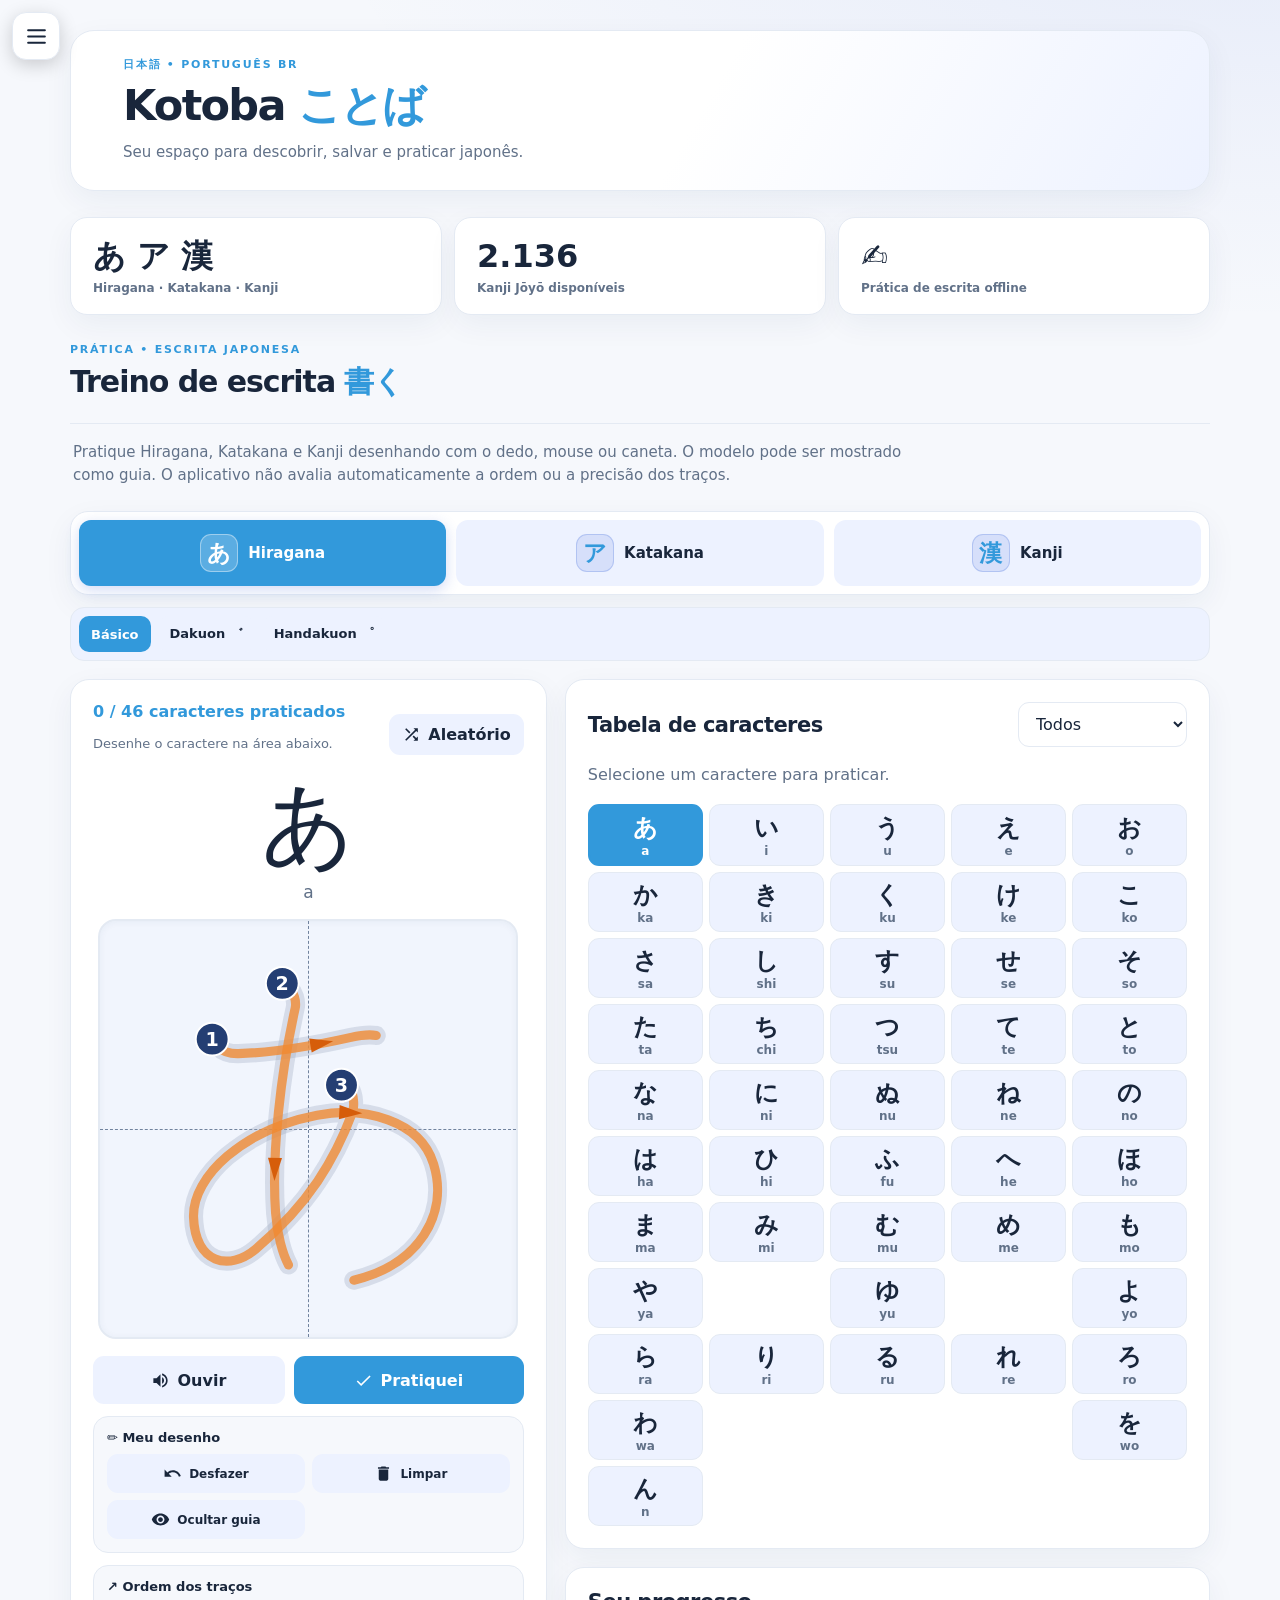
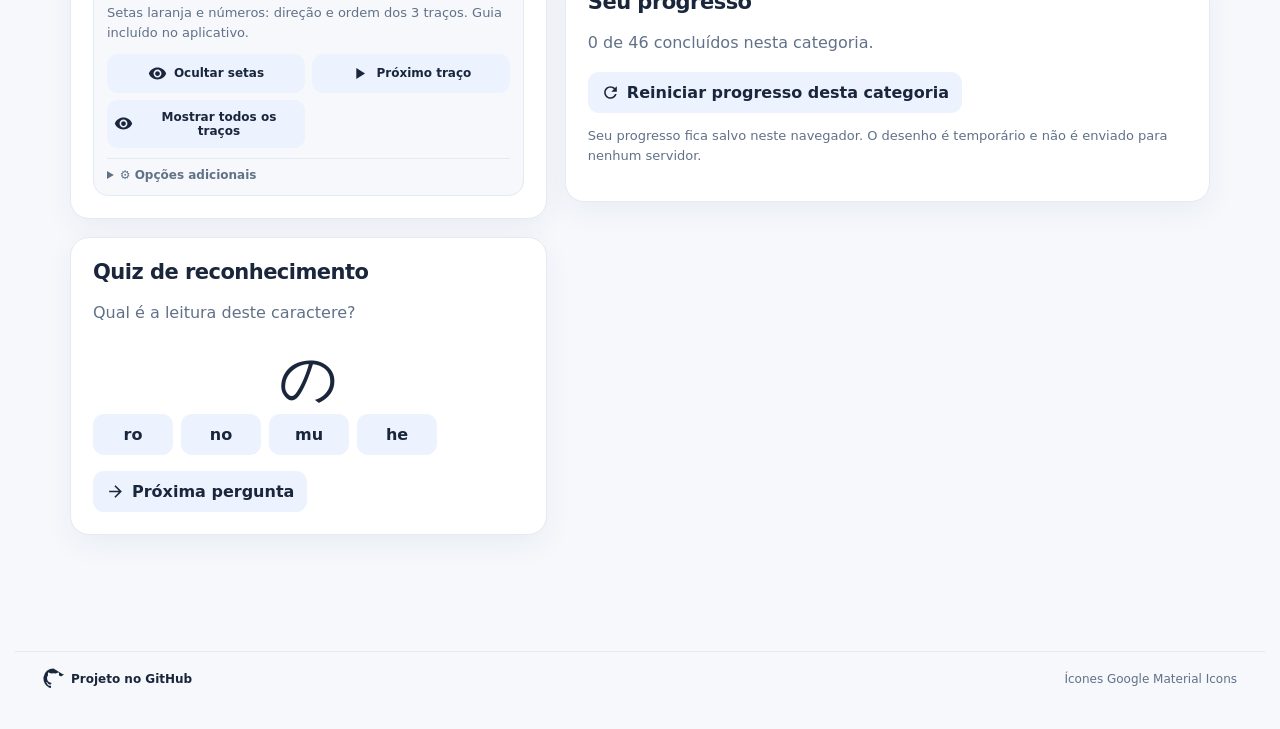
==== commit 76070c1a: "v95: remover emojis coloridos do menu e submenu" ====
--- a/pratica.html
+++ b/pratica.html
@@ -12,7 +12,7 @@
 /* Rolagem interna quando a categoria possui mais de 30 kanjis */
 #characters.kanji-scroll{max-height:460px;overflow-y:auto;overscroll-behavior:contain;scrollbar-width:thin;padding-right:8px;align-content:start}
 #characters.kanji-scroll:focus-visible{outline:2px solid var(--accent);outline-offset:3px}
-</style><link rel="stylesheet" href="./layout-compartilhado.css?v=94"><style>
+</style><link rel="stylesheet" href="./layout-compartilhado.css?v=95"><style>
 /* Mesmo sistema visual da página principal Kotoba */
 :root{--bg:#f6f8fc;--card:#fff;--ink:#19263b;--muted:#617188;--line:#e4eaf3;--primary:#315bd6;--accent:#315bd6;--soft:#edf2ff;--writing-surface:#f1f5fd;--shadow:0 10px 30px rgba(26,49,90,.055)}
 :root[data-theme=dark]{--bg:#0d1524;--card:#16243a;--ink:#eef3ff;--muted:#adbed4;--line:#31425c;--primary:#7f9cff;--accent:#7f9cff;--soft:#263b5c;--writing-surface:#233550;--shadow:0 12px 34px rgba(0,0,0,.16)}
@@ -148,7 +148,7 @@
  radial-gradient(circle at 40px 30px,#fff 0 1px,transparent 1.5px),
  radial-gradient(circle at 26px 18px,#fff 0 .8px,transparent 1.3px)!important;
 }
-</style><style id="kotoba-stars-v93">:root[data-theme=dark] .kotoba-settings-options #theme.kotoba-theme-switch::after{content:""!important;display:block!important;position:absolute!important;z-index:1!important;top:6px!important;left:5px!important;right:auto!important;bottom:auto!important;width:48px!important;height:34px!important;opacity:1!important;background-image:url("data:image/svg+xml,%3Csvg%20xmlns%3D%22http%3A%2F%2Fwww.w3.org%2F2000%2Fsvg%22%20width%3D%2248%22%20height%3D%2234%22%20viewBox%3D%220%200%2048%2034%22%3E%3Cg%20fill%3D%22%23fff%22%3E%3Cpath%20d%3D%22M10%201%20C10.6%206.2%2012%207.5%2017%208.3%20C12%209.1%2010.6%2010.5%2010%2016%20C9.4%2010.5%208%209.1%203%208.3%20C8%207.5%209.4%206.2%2010%201Z%22%2F%3E%3Cpath%20d%3D%22M36%205%20C36.5%209%2037.6%2010.3%2041.5%2011%20C37.6%2011.7%2036.5%2013%2036%2017%20C35.5%2013%2034.4%2011.7%2030.5%2011%20C34.4%2010.3%2035.5%209%2036%205Z%22%2F%3E%3Cpath%20d%3D%22M24%2023%20C24.4%2025.5%2025.2%2026.3%2027.5%2026.8%20C25.2%2027.3%2024.4%2028.1%2024%2030.6%20C23.6%2028.1%2022.8%2027.3%2020.5%2026.8%20C22.8%2026.3%2023.6%2025.5%2024%2023Z%22%2F%3E%3C%2Fg%3E%3Cg%20fill%3D%22%23dceaff%22%3E%3Ccircle%20cx%3D%223%22%20cy%3D%2225%22%20r%3D%221%22%2F%3E%3Ccircle%20cx%3D%2218%22%20cy%3D%2219%22%20r%3D%22.8%22%2F%3E%3Ccircle%20cx%3D%2244%22%20cy%3D%2225%22%20r%3D%221%22%2F%3E%3Ccircle%20cx%3D%2227%22%20cy%3D%223%22%20r%3D%22.8%22%2F%3E%3C%2Fg%3E%3C%2Fsvg%3E")!important;background-position:center!important;background-size:48px 34px!important;background-repeat:no-repeat!important;transform:none!important}</style><style id="kotoba-menu-spacing-v94">body>aside.kotoba-swipe-drawer nav>button:not(#theme),body>aside.kotoba-swipe-drawer .kotoba-settings-options>button{display:flex!important;align-items:center!important;gap:12px!important;white-space:nowrap!important}body>aside.kotoba-swipe-drawer .kotoba-menu-emoji{display:inline-flex!important;align-items:center!important;justify-content:center!important;flex:0 0 24px!important;width:24px!important;line-height:1!important;font-size:19px!important}body>aside.kotoba-swipe-drawer .kotoba-menu-label{display:inline-block!important;min-width:0!important}body>aside.kotoba-swipe-drawer .kotoba-settings>summary{display:flex!important;align-items:center!important;gap:12px!important}body>aside.kotoba-swipe-drawer .kotoba-settings>summary .kotoba-settings-chevron{margin-left:auto!important}body>aside.kotoba-swipe-drawer .kotoba-settings-options .kotoba-settings-theme{grid-template-columns:minmax(0,1fr) 96px!important;gap:5px!important}body>aside.kotoba-swipe-drawer .kotoba-settings-theme>span{padding-left:50px!important;box-sizing:border-box!important;font-size:13px!important;line-height:1.3!important}body>aside.kotoba-swipe-drawer .kotoba-settings-options>button{padding-left:14px!important}</style></head><body><button type="button" id="kotobaSwipeTrigger" class="kotoba-swipe-trigger" aria-label="Abrir menu de navegação" aria-controls="kotobaSwipeDrawer" aria-expanded="false"><svg viewBox="0 0 24 24" fill="none" stroke="currentColor" stroke-width="2" stroke-linecap="round"><path d="M4 6h16M4 12h16M4 18h16"/></svg></button><div id="kotobaSwipeOverlay" class="kotoba-swipe-overlay" aria-hidden="true"></div><aside class="practice-navigation"><h2 class="visually-hidden">辞 Kotoba</h2><nav class="site-nav" aria-label="Menu principal"><button type="button" data-page="dictionary" onclick="location.href='./index.html#dictionary'"><span class="kotoba-menu-emoji" aria-hidden="true">📖</span><span class="kotoba-menu-label">Dicionário</span></button><button type="button" data-page="study" onclick="location.href='./index.html#study'"><span class="kotoba-menu-emoji" aria-hidden="true">🧠</span><span class="kotoba-menu-label">Estudar</span></button><button type="button" data-page="writing" class="active" aria-current="page"><span class="kotoba-menu-emoji" aria-hidden="true">✍️</span><span class="kotoba-menu-label">Escrita</span></button><details class="kotoba-settings"><summary aria-label="Expandir configurações"><span class="kotoba-menu-emoji" aria-hidden="true">⚙️</span><span class="kotoba-menu-label">Configurações</span><span class="kotoba-settings-chevron" aria-hidden="true">▾</span></summary><div class="kotoba-settings-options"><div class="kotoba-settings-theme"><span>Modo escuro</span><button class="secondary kotoba-theme-switch" id="theme" aria-label="Alternar entre modo claro e escuro" title="Alternar modo claro e escuro">🌙 Escuro</button></div><button type="button" data-page="account" onclick="location.href='./index.html#account'"><span class="kotoba-menu-emoji" aria-hidden="true">☁️</span><span class="kotoba-menu-label">Conta</span></button><button type="button" data-page="backup" onclick="location.href='./index.html#backup'"><span class="kotoba-menu-emoji" aria-hidden="true">📦</span><span class="kotoba-menu-label">Backup</span></button></div></details></nav></aside><main class="shell practice-shell"><div class="top"><div><div class="eyebrow">日本語 • PORTUGUÊS BR</div><h1>Kotoba <span style="color:var(--primary)">ことば</span></h1><p>Seu espaço para descobrir, salvar e praticar japonês.</p></div></div><div class="practice-dashboard"><div class="practice-stat"><strong>あ ア 漢</strong><small>Hiragana · Katakana · Kanji</small></div><div class="practice-stat"><strong>2.136</strong><small>Kanji Jōyō disponíveis</small></div><div class="practice-stat"><strong>✍</strong><small>Prática de escrita offline</small></div></div><div class="practice-section-heading"><div><div class="eyebrow">PRÁTICA • ESCRITA JAPONESA</div><h2>Treino de escrita <span style="color:var(--primary)">書く</span></h2></div></div><p class="intro">Pratique Hiragana, Katakana e Kanji desenhando com o dedo, mouse ou caneta. O modelo pode ser mostrado como guia. O aplicativo não avalia automaticamente a ordem ou a precisão dos traços.</p><div class="tabs" aria-label="Alfabeto para praticar"><button data-family="hiragana" class="active"><span class="script-icon" aria-hidden="true">あ</span><span>Hiragana</span></button><button data-family="katakana" class="secondary"><span class="script-icon" aria-hidden="true">ア</span><span>Katakana</span></button><button data-family="kanji" class="secondary"><span class="script-icon" aria-hidden="true">漢</span><span>Kanji</span></button></div><div class="subtabs" id="kanaSubmenu" aria-label="Tipo de caracteres"><button data-set="hiragana" class="active">Básico</button><button data-set="hiragana_dakuon" class="secondary">Dakuon ゛</button><button data-set="hiragana_handakuon" class="secondary">Handakuon ゜</button></div><div class="kanji-categories" id="kanjiCategories" hidden><select id="kanjiCategory" aria-label="Categoria de kanjis" hidden tabindex="-1" aria-hidden="true"></select><span id="kanjiCategoryCount" class="notice"></span><div id="kanjiCategoryTiles" class="kanji-category-tiles" role="group" aria-label="Categorias de kanji"></div></div><div class="layout"><div><div class="panel"><div class="row"><div><span class="progress" id="progress">0 caracteres praticados</span><p class="notice" id="status">Escolha um caractere para começar.</p></div><button class="secondary" id="random">🎲 Aleatório</button></div><div class="target" id="target">あ</div><div class="subtitle" id="reading">a</div><div class="canvas-wrap"><div class="hint" id="hint">あ</div><canvas id="pad" aria-label="Área para praticar escrita"></canvas><svg id="strokeOverlay" class="stroke-overlay" viewBox="0 0 109 109" aria-hidden="true"></svg></div><div class="practice-actions"><div class="action-primary"><button id="speak" class="secondary">🔊 Ouvir</button><button id="done">✓ Pratiquei</button></div><div class="action-group"><div class="action-label">✏️ Meu desenho</div><div class="action-grid"><button id="undo" class="secondary">↶ Desfazer</button><button id="clear" class="secondary">🗑 Limpar</button><button id="guide" class="secondary">◉ Ocultar guia</button></div></div><div class="action-group"><div class="action-label">↗ Ordem dos traços</div><p class="stroke-help" id="strokeHelp" aria-live="polite">Carregando a ordem dos traços…</p><div class="action-grid"><button class="secondary" id="toggleArrows">↗ Ocultar setas</button><button class="secondary" id="stepStroke">▶ Próximo traço</button><button class="secondary" id="allStrokes">Mostrar todos os traços</button></div><details class="advanced-actions"><summary>⚙️ Opções adicionais</summary><button class="secondary" id="downloadStrokes">✓ Verificar setas offline</button></details></div></div></div><div class="panel"><h2>Quiz de reconhecimento</h2><p>Qual é a leitura deste caractere?</p><div class="target" id="quizChar" style="font-size:58px">あ</div><div class="buttons" id="quizOptions"></div><p id="quizFeedback" aria-live="polite"></p><button class="secondary" id="nextQuiz">Próxima pergunta</button></div></div><div><div class="panel"><div class="row"><h2 style="margin:0">Tabela de caracteres</h2><select id="filter" aria-label="Filtrar caracteres"><option value="all">Todos</option><option value="pending">Não praticados</option><option value="done">Praticados</option></select></div><p>Selecione um caractere para praticar.</p><div class="grid" id="characters"></div></div><div class="panel"><h2>Seu progresso</h2><p id="summary">0 caracteres praticados</p><button class="secondary" id="reset">Reiniciar progresso desta categoria</button><p class="notice">Seu progresso fica salvo neste navegador. O desenho é temporário e não é enviado para nenhum servidor.</p></div></div></div></main><script src="./kanji-dados.js"></script><script>window.KOTOBA_STROKES={"い":["M21.5,29.66c2.01,2.17,2.61,4.68,2.17,7.43c-3.09,19.16-1.03,32.01,7.93,41.45c6.12,6.45,6.26,3.14,7.04-5.21","M72.96,36.51c9.44,8.05,17.79,18.82,18.41,33.83"],"あ":["M31.01,33c0.88,0.88,2.75,1.82,5.25,1.75c8.62-0.25,20-2.12,29.5-4.25c1.51-0.34,4.62-0.88,6.62-0.5","M49.76,17.62c0.88,1,1.82,3.26,1.38,5.25c-3.75,16.75-6.25,38.13-5.13,53.63c0.41,5.7,1.88,10.88,3.38,13.62","M65.63,44.12c0.75,1.12,1.16,4.39,0.5,6.12c-4.62,12.26-11.24,23.76-25.37,35.76c-6.86,5.83-15.88,3.75-16.25-8.38c-0.34-10.87,13.38-23.12,32.38-26.74c12.42-2.37,27,1.38,30.5,12.75c4.05,13.18-3.76,26.37-20.88,30.49"],"う":["M42,15.5c5.62,2.12,9.62,3,12.88,3c8.27,0,8,1.12-0.38,5.5","M33,42.38c2.12,1.12,4.12,2.88,8.5,1.38c4.38-1.5,12.75-7.12,18.5-7c5.75,0.12,10.25,5,10.25,18c0,15.49-8.25,30.24-24.37,41.24"],"え":["M40.52,13.25c5.62,2.12,10,3,14.12,3c8.27,0,8,1.12-0.38,5.5","M32.52,45.12c1.88,1.25,4.5,1.75,7.38,0.62c3.29-1.29,17-7.88,21.25-9.88c4.25-2,8.32,0.04,4.38,4.62c-12.26,14.27-27.26,31.52-39.51,44.4c-3.26,3.42-0.58,3.54,1.5,1.37c13.5-14.12,18.12-20.12,23.62-20.12c7.13,0,3.5,16.75,6.75,22.38c3.25,5.63,19.12,3.75,26.12,2.12"],"ア":["M23.5,26.25c2.41,1.56,3.98,1.44,8.51,0.75c11.4-1.75,37.77-5.5,48.28-6.78c5.23-0.64,7.99,2.06,2.62,6.04c-6.75,5-13.12,9.5-23.25,16","M53.12,41.12c0.79,1.5,1.02,3.24,0.58,5.28c-4.04,18.48-9.92,31.85-19.92,45.48"],"ウ":["M53.25,14.62c1,1.12,1.25,3,1.25,4.62c0,1.62,0,10.76,0,12.64","M26.5,31.25c1,1.12,1.22,3,1.25,4.62c0.09,4.45,0.29,10.95,0.45,16.37c0.07,2.5,0.14,4.77,0.18,6.5","M29.12,35.88c19.38-2.25,40.25-4.25,49-5.5c8.75-1.25,8.28,0.84,6.25,6.88c-5,14.88-20.12,43.5-41,56.62"],"イ":["M69.75,16.75c0.12,1.75-0.34,3.86-1.62,5.5c-10.13,12.87-23.75,29.63-45.63,42.87","M56.38,43.88c1,1.12,1.25,3,1.25,4.62c0,1.62,0,32.75,0,34.62c0,1.87-0.13,9.13-0.13,11.76"],"エ":["M31.87,35.68c2.32,0.71,5.14,0.66,7.48,0.29c8.57-1.35,22.4-2.85,33.66-3.85c2.26-0.2,4.52-0.19,6.77,0.22","M53.34,38.13c1,1.12,1.31,3,1.25,4.62c-0.18,4.74-0.51,12.89-0.83,22.25c-0.08,2.31-0.16,4.7-0.23,7.12","M19,75.46c3.41,0.94,7.57,0.88,11.01,0.39c17.78-2.48,34.53-3.86,50.55-3.9c3.34-0.01,7.23,0.42,10.46,1.8"],"日":["M31.5,24.5c1.12,1.12,1.74,2.75,1.74,4.75c0,1.6-0.16,38.11-0.09,53.5c0.02,3.82,0.05,6.35,0.09,6.75","M33.48,26c0.8-0.05,37.67-3.01,40.77-3.25c3.19-0.25,5,1.75,5,4.25c0,4-0.22,40.84-0.23,56c0,3.48,0,5.72,0,6","M34.22,55.25c7.78-0.5,35.9-2.5,44.06-2.75","M34.23,86.5c10.52-0.75,34.15-2.12,43.81-2.25"],"月":["M34.25,16.25c1,1,1.48,2.38,1.5,4c0.38,33.62,2.38,59.38-11,73.25","M36.25,19c4.12-0.62,31.49-4.78,33.25-5c4-0.5,5.5,1.12,5.5,4.75c0,2.76-0.5,49.25-0.5,69.5c0,13-6.25,4-8.75,1.75","M37.25,38c10.25-1.5,27.25-3.75,36.25-4.5","M37,58.25c8.75-1.12,27-3.5,36.25-4"],"火":["M24.25,34c3.27,3.33,8.5,13,9.5,17.75","M83,27.25c0.5,1.38,0.22,2.74-0.5,4.25c-2.38,5-7.5,12.12-12.75,17.25","M52.5,14.25c1,1.25,1.5,3.12,1.5,5C54,69,39.62,80,21,91.5","M52.75,50c12.49,14.06,25.01,28.42,33.62,36.13c2.7,2.42,4.9,4.02,8.38,4.87"],"水":["M52.77,15.08c1.08,1.08,1.67,2.49,1.76,5.52c0.4,14.55-0.26,62.16-0.26,67.12c0,9.78-7.52,0.03-9.02-1.22","M17.5,45.75c1.75,0.62,3.73,0.43,5.25,0C25.88,44.88,36.09,41,38.59,40s4.47,1.24,3.75,3.5C39,54,28.25,69,19,74.75","M81.22,27.5c-0.22,1.25-0.72,2.25-1.52,2.97c-5.64,5.1-12.45,9.78-22.45,13.78","M57,46c8.82,10.73,19.23,21.46,28.42,27.42c2.16,1.4,4.52,3,7.08,3.58"]};
+</style><style id="kotoba-stars-v93">:root[data-theme=dark] .kotoba-settings-options #theme.kotoba-theme-switch::after{content:""!important;display:block!important;position:absolute!important;z-index:1!important;top:6px!important;left:5px!important;right:auto!important;bottom:auto!important;width:48px!important;height:34px!important;opacity:1!important;background-image:url("data:image/svg+xml,%3Csvg%20xmlns%3D%22http%3A%2F%2Fwww.w3.org%2F2000%2Fsvg%22%20width%3D%2248%22%20height%3D%2234%22%20viewBox%3D%220%200%2048%2034%22%3E%3Cg%20fill%3D%22%23fff%22%3E%3Cpath%20d%3D%22M10%201%20C10.6%206.2%2012%207.5%2017%208.3%20C12%209.1%2010.6%2010.5%2010%2016%20C9.4%2010.5%208%209.1%203%208.3%20C8%207.5%209.4%206.2%2010%201Z%22%2F%3E%3Cpath%20d%3D%22M36%205%20C36.5%209%2037.6%2010.3%2041.5%2011%20C37.6%2011.7%2036.5%2013%2036%2017%20C35.5%2013%2034.4%2011.7%2030.5%2011%20C34.4%2010.3%2035.5%209%2036%205Z%22%2F%3E%3Cpath%20d%3D%22M24%2023%20C24.4%2025.5%2025.2%2026.3%2027.5%2026.8%20C25.2%2027.3%2024.4%2028.1%2024%2030.6%20C23.6%2028.1%2022.8%2027.3%2020.5%2026.8%20C22.8%2026.3%2023.6%2025.5%2024%2023Z%22%2F%3E%3C%2Fg%3E%3Cg%20fill%3D%22%23dceaff%22%3E%3Ccircle%20cx%3D%223%22%20cy%3D%2225%22%20r%3D%221%22%2F%3E%3Ccircle%20cx%3D%2218%22%20cy%3D%2219%22%20r%3D%22.8%22%2F%3E%3Ccircle%20cx%3D%2244%22%20cy%3D%2225%22%20r%3D%221%22%2F%3E%3Ccircle%20cx%3D%2227%22%20cy%3D%223%22%20r%3D%22.8%22%2F%3E%3C%2Fg%3E%3C%2Fsvg%3E")!important;background-position:center!important;background-size:48px 34px!important;background-repeat:no-repeat!important;transform:none!important}</style><style id="kotoba-menu-spacing-v94">body>aside.kotoba-swipe-drawer nav>button:not(#theme),body>aside.kotoba-swipe-drawer .kotoba-settings-options>button{display:flex!important;align-items:center!important;gap:12px!important;white-space:nowrap!important}body>aside.kotoba-swipe-drawer .kotoba-menu-emoji{display:inline-flex!important;align-items:center!important;justify-content:center!important;flex:0 0 24px!important;width:24px!important;line-height:1!important;font-size:19px!important}body>aside.kotoba-swipe-drawer .kotoba-menu-label{display:inline-block!important;min-width:0!important}body>aside.kotoba-swipe-drawer .kotoba-settings>summary{display:flex!important;align-items:center!important;gap:12px!important}body>aside.kotoba-swipe-drawer .kotoba-settings>summary .kotoba-settings-chevron{margin-left:auto!important}body>aside.kotoba-swipe-drawer .kotoba-settings-options .kotoba-settings-theme{grid-template-columns:minmax(0,1fr) 96px!important;gap:5px!important}body>aside.kotoba-swipe-drawer .kotoba-settings-theme>span{padding-left:50px!important;box-sizing:border-box!important;font-size:13px!important;line-height:1.3!important}body>aside.kotoba-swipe-drawer .kotoba-settings-options>button{padding-left:14px!important}</style><style id="kotoba-menu-clean-v95">body>aside.kotoba-swipe-drawer nav>button:not(#theme),body>aside.kotoba-swipe-drawer .kotoba-settings-options>button,body>aside.kotoba-swipe-drawer .kotoba-settings>summary{gap:0!important}body>aside.kotoba-swipe-drawer .kotoba-settings-theme>span{padding-left:14px!important}body>aside.kotoba-swipe-drawer .kotoba-menu-label{margin:0!important}</style></head><body><button type="button" id="kotobaSwipeTrigger" class="kotoba-swipe-trigger" aria-label="Abrir menu de navegação" aria-controls="kotobaSwipeDrawer" aria-expanded="false"><svg viewBox="0 0 24 24" fill="none" stroke="currentColor" stroke-width="2" stroke-linecap="round"><path d="M4 6h16M4 12h16M4 18h16"/></svg></button><div id="kotobaSwipeOverlay" class="kotoba-swipe-overlay" aria-hidden="true"></div><aside class="practice-navigation"><h2 class="visually-hidden">辞 Kotoba</h2><nav class="site-nav" aria-label="Menu principal"><button type="button" data-page="dictionary" onclick="location.href='./index.html#dictionary'"><span class="kotoba-menu-label">Dicionário</span></button><button type="button" data-page="study" onclick="location.href='./index.html#study'"><span class="kotoba-menu-label">Estudar</span></button><button type="button" data-page="writing" class="active" aria-current="page"><span class="kotoba-menu-label">Escrita</span></button><details class="kotoba-settings"><summary aria-label="Expandir configurações"><span class="kotoba-menu-label">Configurações</span><span class="kotoba-settings-chevron" aria-hidden="true">▾</span></summary><div class="kotoba-settings-options"><div class="kotoba-settings-theme"><span>Modo escuro</span><button class="secondary kotoba-theme-switch" id="theme" aria-label="Alternar entre modo claro e escuro" title="Alternar modo claro e escuro">🌙 Escuro</button></div><button type="button" data-page="account" onclick="location.href='./index.html#account'"><span class="kotoba-menu-label">Conta</span></button><button type="button" data-page="backup" onclick="location.href='./index.html#backup'"><span class="kotoba-menu-label">Backup</span></button></div></details></nav></aside><main class="shell practice-shell"><div class="top"><div><div class="eyebrow">日本語 • PORTUGUÊS BR</div><h1>Kotoba <span style="color:var(--primary)">ことば</span></h1><p>Seu espaço para descobrir, salvar e praticar japonês.</p></div></div><div class="practice-dashboard"><div class="practice-stat"><strong>あ ア 漢</strong><small>Hiragana · Katakana · Kanji</small></div><div class="practice-stat"><strong>2.136</strong><small>Kanji Jōyō disponíveis</small></div><div class="practice-stat"><strong>✍</strong><small>Prática de escrita offline</small></div></div><div class="practice-section-heading"><div><div class="eyebrow">PRÁTICA • ESCRITA JAPONESA</div><h2>Treino de escrita <span style="color:var(--primary)">書く</span></h2></div></div><p class="intro">Pratique Hiragana, Katakana e Kanji desenhando com o dedo, mouse ou caneta. O modelo pode ser mostrado como guia. O aplicativo não avalia automaticamente a ordem ou a precisão dos traços.</p><div class="tabs" aria-label="Alfabeto para praticar"><button data-family="hiragana" class="active"><span class="script-icon" aria-hidden="true">あ</span><span>Hiragana</span></button><button data-family="katakana" class="secondary"><span class="script-icon" aria-hidden="true">ア</span><span>Katakana</span></button><button data-family="kanji" class="secondary"><span class="script-icon" aria-hidden="true">漢</span><span>Kanji</span></button></div><div class="subtabs" id="kanaSubmenu" aria-label="Tipo de caracteres"><button data-set="hiragana" class="active">Básico</button><button data-set="hiragana_dakuon" class="secondary">Dakuon ゛</button><button data-set="hiragana_handakuon" class="secondary">Handakuon ゜</button></div><div class="kanji-categories" id="kanjiCategories" hidden><select id="kanjiCategory" aria-label="Categoria de kanjis" hidden tabindex="-1" aria-hidden="true"></select><span id="kanjiCategoryCount" class="notice"></span><div id="kanjiCategoryTiles" class="kanji-category-tiles" role="group" aria-label="Categorias de kanji"></div></div><div class="layout"><div><div class="panel"><div class="row"><div><span class="progress" id="progress">0 caracteres praticados</span><p class="notice" id="status">Escolha um caractere para começar.</p></div><button class="secondary" id="random">🎲 Aleatório</button></div><div class="target" id="target">あ</div><div class="subtitle" id="reading">a</div><div class="canvas-wrap"><div class="hint" id="hint">あ</div><canvas id="pad" aria-label="Área para praticar escrita"></canvas><svg id="strokeOverlay" class="stroke-overlay" viewBox="0 0 109 109" aria-hidden="true"></svg></div><div class="practice-actions"><div class="action-primary"><button id="speak" class="secondary">🔊 Ouvir</button><button id="done">✓ Pratiquei</button></div><div class="action-group"><div class="action-label">✏️ Meu desenho</div><div class="action-grid"><button id="undo" class="secondary">↶ Desfazer</button><button id="clear" class="secondary">🗑 Limpar</button><button id="guide" class="secondary">◉ Ocultar guia</button></div></div><div class="action-group"><div class="action-label">↗ Ordem dos traços</div><p class="stroke-help" id="strokeHelp" aria-live="polite">Carregando a ordem dos traços…</p><div class="action-grid"><button class="secondary" id="toggleArrows">↗ Ocultar setas</button><button class="secondary" id="stepStroke">▶ Próximo traço</button><button class="secondary" id="allStrokes">Mostrar todos os traços</button></div><details class="advanced-actions"><summary>⚙️ Opções adicionais</summary><button class="secondary" id="downloadStrokes">✓ Verificar setas offline</button></details></div></div></div><div class="panel"><h2>Quiz de reconhecimento</h2><p>Qual é a leitura deste caractere?</p><div class="target" id="quizChar" style="font-size:58px">あ</div><div class="buttons" id="quizOptions"></div><p id="quizFeedback" aria-live="polite"></p><button class="secondary" id="nextQuiz">Próxima pergunta</button></div></div><div><div class="panel"><div class="row"><h2 style="margin:0">Tabela de caracteres</h2><select id="filter" aria-label="Filtrar caracteres"><option value="all">Todos</option><option value="pending">Não praticados</option><option value="done">Praticados</option></select></div><p>Selecione um caractere para praticar.</p><div class="grid" id="characters"></div></div><div class="panel"><h2>Seu progresso</h2><p id="summary">0 caracteres praticados</p><button class="secondary" id="reset">Reiniciar progresso desta categoria</button><p class="notice">Seu progresso fica salvo neste navegador. O desenho é temporário e não é enviado para nenhum servidor.</p></div></div></div></main><script src="./kanji-dados.js"></script><script>window.KOTOBA_STROKES={"い":["M21.5,29.66c2.01,2.17,2.61,4.68,2.17,7.43c-3.09,19.16-1.03,32.01,7.93,41.45c6.12,6.45,6.26,3.14,7.04-5.21","M72.96,36.51c9.44,8.05,17.79,18.82,18.41,33.83"],"あ":["M31.01,33c0.88,0.88,2.75,1.82,5.25,1.75c8.62-0.25,20-2.12,29.5-4.25c1.51-0.34,4.62-0.88,6.62-0.5","M49.76,17.62c0.88,1,1.82,3.26,1.38,5.25c-3.75,16.75-6.25,38.13-5.13,53.63c0.41,5.7,1.88,10.88,3.38,13.62","M65.63,44.12c0.75,1.12,1.16,4.39,0.5,6.12c-4.62,12.26-11.24,23.76-25.37,35.76c-6.86,5.83-15.88,3.75-16.25-8.38c-0.34-10.87,13.38-23.12,32.38-26.74c12.42-2.37,27,1.38,30.5,12.75c4.05,13.18-3.76,26.37-20.88,30.49"],"う":["M42,15.5c5.62,2.12,9.62,3,12.88,3c8.27,0,8,1.12-0.38,5.5","M33,42.38c2.12,1.12,4.12,2.88,8.5,1.38c4.38-1.5,12.75-7.12,18.5-7c5.75,0.12,10.25,5,10.25,18c0,15.49-8.25,30.24-24.37,41.24"],"え":["M40.52,13.25c5.62,2.12,10,3,14.12,3c8.27,0,8,1.12-0.38,5.5","M32.52,45.12c1.88,1.25,4.5,1.75,7.38,0.62c3.29-1.29,17-7.88,21.25-9.88c4.25-2,8.32,0.04,4.38,4.62c-12.26,14.27-27.26,31.52-39.51,44.4c-3.26,3.42-0.58,3.54,1.5,1.37c13.5-14.12,18.12-20.12,23.62-20.12c7.13,0,3.5,16.75,6.75,22.38c3.25,5.63,19.12,3.75,26.12,2.12"],"ア":["M23.5,26.25c2.41,1.56,3.98,1.44,8.51,0.75c11.4-1.75,37.77-5.5,48.28-6.78c5.23-0.64,7.99,2.06,2.62,6.04c-6.75,5-13.12,9.5-23.25,16","M53.12,41.12c0.79,1.5,1.02,3.24,0.58,5.28c-4.04,18.48-9.92,31.85-19.92,45.48"],"ウ":["M53.25,14.62c1,1.12,1.25,3,1.25,4.62c0,1.62,0,10.76,0,12.64","M26.5,31.25c1,1.12,1.22,3,1.25,4.62c0.09,4.45,0.29,10.95,0.45,16.37c0.07,2.5,0.14,4.77,0.18,6.5","M29.12,35.88c19.38-2.25,40.25-4.25,49-5.5c8.75-1.25,8.28,0.84,6.25,6.88c-5,14.88-20.12,43.5-41,56.62"],"イ":["M69.75,16.75c0.12,1.75-0.34,3.86-1.62,5.5c-10.13,12.87-23.75,29.63-45.63,42.87","M56.38,43.88c1,1.12,1.25,3,1.25,4.62c0,1.62,0,32.75,0,34.62c0,1.87-0.13,9.13-0.13,11.76"],"エ":["M31.87,35.68c2.32,0.71,5.14,0.66,7.48,0.29c8.57-1.35,22.4-2.85,33.66-3.85c2.26-0.2,4.52-0.19,6.77,0.22","M53.34,38.13c1,1.12,1.31,3,1.25,4.62c-0.18,4.74-0.51,12.89-0.83,22.25c-0.08,2.31-0.16,4.7-0.23,7.12","M19,75.46c3.41,0.94,7.57,0.88,11.01,0.39c17.78-2.48,34.53-3.86,50.55-3.9c3.34-0.01,7.23,0.42,10.46,1.8"],"日":["M31.5,24.5c1.12,1.12,1.74,2.75,1.74,4.75c0,1.6-0.16,38.11-0.09,53.5c0.02,3.82,0.05,6.35,0.09,6.75","M33.48,26c0.8-0.05,37.67-3.01,40.77-3.25c3.19-0.25,5,1.75,5,4.25c0,4-0.22,40.84-0.23,56c0,3.48,0,5.72,0,6","M34.22,55.25c7.78-0.5,35.9-2.5,44.06-2.75","M34.23,86.5c10.52-0.75,34.15-2.12,43.81-2.25"],"月":["M34.25,16.25c1,1,1.48,2.38,1.5,4c0.38,33.62,2.38,59.38-11,73.25","M36.25,19c4.12-0.62,31.49-4.78,33.25-5c4-0.5,5.5,1.12,5.5,4.75c0,2.76-0.5,49.25-0.5,69.5c0,13-6.25,4-8.75,1.75","M37.25,38c10.25-1.5,27.25-3.75,36.25-4.5","M37,58.25c8.75-1.12,27-3.5,36.25-4"],"火":["M24.25,34c3.27,3.33,8.5,13,9.5,17.75","M83,27.25c0.5,1.38,0.22,2.74-0.5,4.25c-2.38,5-7.5,12.12-12.75,17.25","M52.5,14.25c1,1.25,1.5,3.12,1.5,5C54,69,39.62,80,21,91.5","M52.75,50c12.49,14.06,25.01,28.42,33.62,36.13c2.7,2.42,4.9,4.02,8.38,4.87"],"水":["M52.77,15.08c1.08,1.08,1.67,2.49,1.76,5.52c0.4,14.55-0.26,62.16-0.26,67.12c0,9.78-7.52,0.03-9.02-1.22","M17.5,45.75c1.75,0.62,3.73,0.43,5.25,0C25.88,44.88,36.09,41,38.59,40s4.47,1.24,3.75,3.5C39,54,28.25,69,19,74.75","M81.22,27.5c-0.22,1.25-0.72,2.25-1.52,2.97c-5.64,5.1-12.45,9.78-22.45,13.78","M57,46c8.82,10.73,19.23,21.46,28.42,27.42c2.16,1.4,4.52,3,7.08,3.58"]};
 window.KOTOBA_STROKES=Object.assign(window.KOTOBA_STROKES||{},{"お":["M22.88,35.12c1.38,1,3.62,2.38,6,2.12c2.38-0.26,19.62-5.12,21.12-5.74c1.5-0.62,4-1.25,5.88-2","M41.5,16.12c2.25,1,3.59,4.39,3.12,7.38c-2.5,16.12-3.37,45.53-2.25,58.38c0.75,8.62-0.64,10.45-7.12,7.12c-5.13-2.62-13.75-8-13.75-12.38c0-7.5,24.38-23.62,44.75-23.62c17.25,0,25,8.25,25,17.25c0,8.25-9.38,18.88-26.75,21","M73,22.12c5.38,2.62,8.88,5.88,10.62,8.25c2.27,3.08,0.38,4.5-1.12,5"],"か":["M24.62,38.62c1.88,1.62,4.65,2.33,8.62,1c25.5-8.5,29.5-4.13,29.5,7.62c0,9.38-1.24,17.46-4.25,25.25c-7.62,19.76-10.87,17.39-16.12,10.89","M48.5,17.5c1,1.38,1.29,4.7,0.5,7.12c-5,15.25-18.02,40.93-19.62,43.88c-3.12,5.75-6.38,11.88-9.38,16.25","M77.37,31.62c7.5,6.88,13.25,15.75,15,24.88"],"き":["M30.5,30.25c1.88,0.75,4.64,1.06,5.88,0.88c6.75-1,22.25-4.5,26.5-6c2.17-0.76,3.5-1.25,4.88-2.12","M36.25,48.7c2.01,0.85,4.97,1.2,6.29,0.99c7.23-1.13,23.82-5.09,28.37-6.79c2.32-0.86,3.75-1.41,5.22-2.4","M42,14.12c1.5,0.88,3.13,2.94,4,5.12c5.5,13.76,16,29.26,26.37,40.76c7.64,8.47,9.12,9.38-6,3.88","M33.75,83.25c10.62,9.75,27.25,8.62,38.12,5"],"く":["M60.66,15c0.5,1.62,0.35,5.44-1,7.38c-6.75,9.62-14.3,19.08-18.62,24.5c-4,5-3.79,7.03-0.88,11c5.5,7.5,12.75,18.75,17.62,27.25c1.48,2.59,2.75,4.75,4.5,8.62"],"け":["M24.67,19.75c1.25,1.5,2.62,3.75,2.12,6.38c-3,15.88-6.5,29.5-4.88,44.62c2.02,18.84,2.25,4.75,6.75-3.5","M53.67,38.62c2.12,1.38,4.28,1.89,6.88,1.5c8.25-1.25,15.39-2.57,20.62-4c2.76-0.74,5.26-1.12,6.88-1.12","M71.67,14.38c2.13,1.37,2.88,3.35,2.88,5.12c0,11.62,0.12,20.38,0.12,30.12c0,20.75-0.62,30.88-12.5,42.25"],"こ":["M34.75,26.75c1.12,0.88,2.91,2.01,6,1.5c7.62-1.25,14.11-2.56,22.38-2.62c15.5-0.12,5.88,5-5.75,9","M30,68.12c2.25,14.5,15.26,17.96,31,16.75c6.5-0.5,11.88-1.25,17.62-2.88"],"さ":["M27,38.9c2.42,1.33,5.38,1.47,8.32,1.06c8.79-1.24,28.67-7.76,34.15-10.43c2.79-1.36,3.78-1.91,6.28-3.53","M41.5,13.88c1.5,0.88,3.63,2.94,4.5,5.12c5.5,13.75,15.25,27.62,26.87,39.5c7.98,8.15,6.38,10-6,3.12","M35.25,80.5c4.5,11.75,20.88,12.5,38.38,7.5"],"す":["M15.5,37.12c2.88,2.12,6.94,1.51,12.75,0.25c16.12-3.5,36.14-5.38,46.62-6.5c7-0.75,11.88-0.62,17.75,0.12","M57.62,13.38c2,1.5,2.75,3.25,2.75,5.88c0,10.38,0,35.12,0,40.75c0,14.62-15.62,16.38-15.62,1.75c0-14.25,18-14.12,18,6.38c0,13.25-7.75,21.5-16,28.38"],"せ":["M16.5,49.93c2.88,2.42,6.86,1.57,12.75,0.53c19-3.34,33-5.72,47.12-7.64c6.99-0.95,11.88-1.21,17.75-0.36","M69.74,17.75c2,1.5,2.75,3.25,2.75,5.88c0,10.38,0,17.88,0,23.5c0,25.62-5.75,23.25-11.88,19","M35.62,26.25c2,1.5,2.75,3.25,2.75,5.88c0,10.38,0,28.38,0,34c0,14.5,6.38,19.55,20.14,19.55c10.24,0,13.74,0.07,22.61-1.68"],"し":["M39.12,17.5c1.25,3.12,0.93,6.74,0.38,10.25c-2.12,13.5-3,26.5-3,39.12c0,27.38,19.88,30.12,45.5,17.25"],"そ":["M38.4,22c1.88,1.25,4.98,1.05,7.5,0.38c6.5-1.75,13.25-3.75,19.38-5.38c4.63-1.23,7.18,2.06,3.62,5.25c-12.12,10.87-31.14,24.4-40,30.25c-6.25,4.12-5.88,5.75,1.38,3.88c17.08-4.42,35.96-8.68,50.12-10.38c9.38-1.12,9.62,0.12,0.5,1.38c-15.82,2.17-34.38,14.25-34.38,26.5c0,12.88,11.62,20.38,31.5,16.62"],"ち":["M24.5,32.62c1.38,0.62,3.88,1.51,6.38,1.12c6.5-1,18.25-4.12,26.88-6c2.64-0.57,5.38-1.5,7.62-2.38","M45.62,15.62c0.75,1.25,0.71,3.58,0.38,5.25c-3,15-4.25,22.59-8.38,38.62c-3.25,12.62-5.38,11.12,3.62,4.38c8.29-6.21,19.75-9.5,28.5-9.5c8.62,0,14.58,5.88,14.5,14.5c-0.12,13.5-16.5,20.62-29.88,23.25"],"つ":["M14,44.75c1.88,1.62,4.68,2.09,8.12,0.62c17.88-7.62,30-11.12,44.88-10.88c12.56,0.21,22.98,7.17,22.87,19.17c-0.18,18.77-24.75,28.71-45.01,32.08"],"て":["M20.5,26.38c1.87,1.62,4.42,1.97,8.12,1.37c21.75-3.5,33-5.12,50.12-8.38c12.34-2.34,13-0.88,0.38,1.38c-17.89,3.19-33.78,19.12-33.78,37.62c0,20.5,17.91,30.25,35.16,30.25"],"た":["M24.38,35.38c1.38,0.62,3.88,1.51,6.38,1.12c6.5-1,16.25-2.88,24.88-4.75c2.64-0.57,5.38-1.5,7.62-2.38","M45,16.88c0.75,1.25,0.87,3.62,0.38,5.25c-6.35,20.94-12.75,36.37-18.88,52.37c-1.36,3.56-4.75,11.75-6,14.62","M56.38,53.25c12.38-2.75,18.25-3.7,23.62-3.12c15.12,1.62-1.12,2.25-4.25,4.88","M54.13,82.25c4.38,7,14.25,8.12,34.5,5.62"],"と":["M35.5,18.38c1.74,0.74,3.62,2.62,4.12,5.37c0.5,2.75,4.75,25,5.38,28.12","M78.12,25.5c0.25,1.88,0.04,4.09-2.25,5.75c-6.37,4.63-13.22,8.49-22.75,15.25c-12.88,9.12-21.62,18.38-21.62,27.5c0,10.12,8.5,13.88,26.88,13.88c6.25,0,14.75-0.12,21.62-1.25"]});
 window.KOTOBA_STROKES=Object.assign(window.KOTOBA_STROKES||{},{"に":["M24.53,22.75c1.25,1.5,1.62,3.75,1.12,6.38c-3,15.88-9,32.5-7.38,47.62c2.02,18.84,4.5,5.75,8.5-3.5","M53.2,30.64c0.96,0.79,2.44,1.58,5.1,1.35c6.98-0.61,15.01-3.3,22.04-3.36c13.19-0.11,1.5,3.75-8.39,7.35","M52.53,68c1.76,12.92,11.92,16.01,24.23,14.93c5.08-0.45,8.9-0.8,14.27-2.06"],"な":["M22.88,28.96c1.18,0.58,3.3,1.1,5.47,1.05c5.53-0.13,10.9-0.98,16.52-2.42c4.82-1.23,9.13-3.12,11.38-4.22","M42.99,14c0.63,0.89,0.56,2.52,0.31,3.72c-2.96,14.16-7.95,26.56-14.25,37.87c-2.05,3.69-4.25,7.24-6.55,10.65","M72.26,23.25c6.88,2.5,12.62,5.62,14.75,9.5c4.06,7.41-0.25,3.38-3.5,3.88","M68.88,44.62c-1,1.88-2.14,5.24-1.88,8.25c0.62,7,1.5,13.12,1.5,20.62c0,20-27.88,19.75-27.88,9.38c0-5.62,8.25-8.25,13.88-8.25c8.75,0,21.5,3.25,29.75,11.5"],"ね":["M33.29,14.5c1.62,1.62,2.1,3.21,1.88,5.88c-1.03,11.93-2.06,31.66-2.53,53.12c-0.1,4.62-0.18,9.31-0.22,14","M17.16,37.88c1.62,0.88,3.25,1.38,5.62,0.75c2.14-0.56,7.8-2.31,12.37-4.03c6.26-2.35,6.88-1.47,3.12,3.63c-5.56,7.53-13.02,17.38-18.48,26.77c-5.6,9.62-3.45,8.3,2,3c19.12-18.62,38.5-39.12,54.12-39.12c11.38,0,12.88,11.25,12.88,32.5c0,28.62-30.18,24.88-30.18,16.26c0-9.63,18.73-7.82,28.06-1.88c2.75,1.75,5.88,4.88,7.5,6.75"],"の":["M53.82,28.62c1,1.5,1.34,4.12,0.88,6.62c-1.75,9.5-6.89,25-10.75,33.12c-9.63,20.26-16.55,14.74-24.38-1.98c-9.13-19.5,23.5-48.88,50.63-40.38c32.38,10.15,28,54.62-4.75,60.88"],"ぬ":["M25.38,28.5c2,1.38,2.97,3.23,3.38,5.88c1.87,12.18,4.12,23.92,8.54,34.67c1.79,4.36,3.96,8.33,6.84,12.46","M57.12,19.25c0.88,2.12,1.06,3.79,0.62,5.88c-3.12,15-13.14,39.81-18.12,48.62c-11.87,21-20.62,1.25-20.62-4.5c0-22.63,43.75-44.25,62.36-29.59c7.66,6.03,9.8,14.58,9.14,23.34c-2,26.75-32.88,28.38-32.88,16.88c0-9.38,17.38-7.12,27.12-1.12c3.1,1.91,7.25,5.25,9.5,7.5"],"は":["M24.51,18c1.25,1.5,2.15,4,1.62,6.62c-3.5,17.62-6.98,36.4-4,54.88c2.5,15.5,1.12,2,5.62-6.25","M49.64,37.89c2.41,1.57,4.85,2.16,7.8,1.71c9.36-1.43,17.46-2.94,23.4-4.57c3.12-0.86,5.96-1.29,7.8-1.29","M69.77,16.5c2.25,2.12,2.88,4.12,2.88,6.5c0,2.38,1.5,38.62,1.5,48c0,22.5-30.62,19.62-30.62,10.5c0-9.75,23.88-5.62,29.5-2.88c5.62,2.74,11.98,8.26,13.36,9.38"],"ひ":["M20,25.12c1.25,0.88,3.75,2.25,6.5,1.38c2.75-0.87,7.31-2.38,11.38-4.5c6-3.12,8.42-1.01,4.25,4c-27.13,32.62-23.76,58.5-1.52,62.88c18.07,3.56,37.63-16.38,35.63-56.51c-0.72-14.5-0.17-14.78,4.12-1.75c3.76,11.38,10.26,20.76,16.14,26.5"],"へ":["M15,48.75c2.25,1.62,4.67,1.96,7-0.38c3.62-3.62,7.46-6.54,11.25-10.5c5.5-5.75,8.48-4.75,13.12-0.88c12.12,10.12,30.38,25.12,33.38,27.38c3,2.26,12.37,10.38,13.87,11.63"],"ほ":["M24.51,18.75c1.25,1.5,2.15,4,1.62,6.62c-3.5,17.63-6.98,37.4-4,55.88c2.5,15.5,1.12,2,5.62-6.25","M53.08,21.13c1.9,1.28,3.82,1.76,6.14,1.4c7.36-1.17,13.73-2.4,18.41-3.73c2.46-0.7,4.69-1.05,6.13-1.05","M53.83,44.3c2.21,1.44,4.46,1.98,7.16,1.57c8.59-1.31,15.78-2.44,21.23-3.94c2.87-0.79,5.72-1.18,7.41-1.18","M72.51,23c1.38,1.62,1.62,4.12,1.62,6.5c0,2.38,2,35.12,2,44.5c0,17.5-29.88,17.12-29.88,8c0-9.75,21.38-7.88,29.5-2.88c5.33,3.28,12,8.25,13.38,9.38"],"ふ":["M42.63,15.62c3.62,3.38,7.5,5.38,12.74,6.13c9.59,1.37,3.5,3.38-1.88,6.12","M43.63,46.88c1.88,4.62,7.5,9.41,14.25,17.5c10.62,12.74,0.49,30-19.13,21.62","M16.5,73.38c0.75,4,1.88,8.12,5,10.12c1.16,0.74,0.12-3.38,13.25-9.12","M80.13,61.88c5.12,3.38,10.28,7.49,11.38,8.88c6.75,8.5-0.25,4.62-4.62,7.12"],"ま":["M29.83,32.28c2.2,1.15,4.43,1.5,7.14,1.26c11.54-1.04,25.94-3.12,34.66-4.85c2.87-0.57,5.45-0.44,7.13-0.44","M33.83,51.84c2.45,1.61,4.94,1.72,7.94,1.26c9.52-1.46,17.87-3.1,27.03-5.16c3.22-0.72,6.34-1.32,8.21-1.32","M55.81,14c1.52,1.8,1.8,4.57,1.8,7.19c0,2.63,0.46,43.88,0.46,54.25c0,21.3-30.07,19.96-30.07,9.86c0-10.79,25.88-9.93,38.57-3.18c6.12,3.25,11.55,6.38,14.8,9.13"],"み":["M32.5,26c1.88,1.75,4.06,1.7,6.88,1.25c3.88-0.62,7.62-1.75,11.88-3.12c4.26-1.37,6.25-0.12,4.5,5.12c-1.75,5.24-6.66,17.39-12,30.12c-13.63,32.51-29.26,29.26-29.26,18.63c0-14.25,20.48-15.36,33-13.5c18.5,2.75,30,6.62,44.38,14.25","M79.38,54.75c0.75,2.38,0.49,4.37,0,6.25c-2.12,8.12-7.5,25-22.12,33.75"],"む":["M19.59,31.65c2.1,1.55,4.24,1.66,6.81,1.21c8.17-1.41,15.33-2.98,23.19-4.96c2.76-0.69,5.44-1.27,7.05-1.27","M37.02,15.5c1.62,1.25,2.31,2.88,2.12,5.25c-0.88,11.12-1.5,20.75-4,34.88c-3.61,20.44-19.25,16.99-18.62,7.37c0.5-7.74,6.25-12.86,12.62-13.5c5-0.5,14.28,1.93,5.88,15c-12.62,19.62-11.42,24.51,5.11,25.54c10.98,0.68,19.26,0.72,28.49-0.92c14.15-2.5,7.4-2.63,7.4-11.13","M78.52,36.25c6.88,3.12,11.71,5.95,14.88,10.12c6.25,8.25-1.38,3.62-4.5,4.5"],"め":["M27.48,31.75c1.75,1,2.41,3.09,2.5,5.25c0.5,11.62,2.75,23.5,7.25,31.38c1.39,2.44,5.38,8.5,7.25,10.38","M59.6,19.38c1,1.5,1.35,4.12,0.88,6.62c-2.75,14.62-13.62,37.75-20.1,47.24c-12.28,17.14-16.78,13.14-22.28,0.64c-5.38-15.38,26.4-42.18,53.42-35.28c29.08,8.27,23.96,46.02-7.98,50.15"],"も":["M49.17,14.75c1.88,1.88,1.86,4.52,1.12,8c-3,14.25-5,26.62-7,42.12c-2.55,19.73-0.75,29.88,17,29.86c20.25-0.02,28.63-13.11,20.01-35.73","M26.54,34.62c1.12,0.88,2.87,2.21,6,2c11.12-0.75,20-2.12,27.74-3.46c3.88-0.67,5.88-1.17,8.88-1.04","M26.42,53.38c-1.5,4,1,6.75,7.75,6.75c8.75,0,17.62-1,22.88-1.88c2.01-0.33,5.38-1,7.5-1.75"],"や":["M18,49.38c1.88,1.62,5.25,2.5,8.62,0.88c18.51-8.88,35.76-19.38,50.83-19.26c9.02,0.14,16.01,4.13,15.93,12.29c0,8.33-10.88,16.58-24.5,17.83","M47.13,15.88c5.12,0.88,10.41,4.05,11.5,6.62c2.12,5-1,2.38-2.88,2.62","M30,24.38c2.38,1.88,3.28,2.87,3.88,5.25c2.62,10.5,11.12,41.12,14.75,52.5c0.65,2.04,1.88,6.25,2.88,9.38"]});
 window.KOTOBA_STROKES=Object.assign(window.KOTOBA_STROKES||{},{"ら":["M35.33,15c3.75,3,9.22,4.41,16.5,4.25c11.12-0.25-0.25,2.38-1.25,3.5","M35.83,35.75c-2.14,4.34-2.79,8.67-3.11,13.24c-0.42,5.84-0.31,12.05-2.14,19.13c-3.16,12.27,1.49,4.77,3,3.5c11.88-10,21.7-12.67,32.61-12.49c9.21,0.15,16.85,5.19,16.76,13.88c-0.12,13.6-14.24,21.49-32.49,22.49"],"り":["M38.75,25.25c1.25,1.5,2.24,4.03,1.62,6.62c-2.88,12.13-6.29,29.65-4.25,42.38c2,12.5,1.75-0.75,5.62-6.25","M69.37,18.75c2.25,2.12,2.88,4.12,2.88,6.5c0,2.38,0,26.38,0,35.75c0,16.5-5,25.75-12.62,33.12"],"よ":["M58.24,35.38c7.5-1.28,13.74-2.63,18.5-4.1c2.5-0.77,4.77-1.15,6.25-1.15","M54.62,13.88c2.25,2.12,2.98,4.13,2.88,6.5c-0.75,17-0.12,34.88,1.39,53.5c1.88,23.07-34.89,20.88-34.89,11.5c0-12,26.25-8,35.98-4.12c8.1,3.23,11.52,4.88,18.52,10.38"],"ゆ":["M21.05,25.38c1.38,1.5,2.02,4.13,1.5,6.25c-2.88,11.75-4,22.25-2.12,35c2.77,18.85,1.12,3.88,3.25-1.5c9-22.75,27.24-34.5,44.38-34.5c16.88,0,21.88,11.38,21.88,20.25c0,27.38-30.88,29.62-43,16.75","M58.42,16.75c2.62,1.75,3.17,3.13,3.5,7.12c0.88,10.5,1.4,18.72,1.62,29.38c0.5,24-6.25,32-12.38,39.25"],"る":["M34.31,20.38c1.75,1.25,4.62,2.62,8.5,1.5c3.88-1.12,9.62-2.5,15.62-4.62c6-2.12,7.5-0.12,4.38,4.25c-3.12,4.37-18.89,24.62-27.75,34c-8.5,9-13.09,11.89,0.75,3.25c15.62-9.75,43-10.88,43,13.38c0,22.5-40.88,24.5-40.88,12.62c0-11.25,18.12-8.75,24.38-0.38"],"れ":["M34.48,13c1.5,1.38,2.83,3.74,2.5,6.38c-0.5,4-2.75,44.5-2.75,52.88c0,8.38,0.12,16.62,0.12,19.5","M16.98,40.75c2.12,1.38,3.74,1.46,7.5,0c4.5-1.75,6.55-2.66,13-5.5c4.25-1.88,4.4,0.24,2.5,3.5c-5.25,9-10.5,16.75-18.88,27.62c-7.55,9.81-6.93,12.85,3.25,3.12c14-13.38,20.34-19.76,33.88-32.5c6.38-6,19.39-12.09,18.14,0.88c-1.02,10.63-1.89,22.13-2.29,30.75c-1.02,21.71,11.53,18,20.15,8.63"],"を":["M28.56,27.87c1.62,1.13,3.17,1.64,6.01,1.12c10.86-1.99,16.74-3.37,24.71-4.72c3.64-0.62,5.65-0.93,8.4-0.75","M49.93,14.38c0.75,1,1.48,3.22,0.38,5.62c-4.62,10.12-10,20.75-17.12,30.25c-9.25,12.33-9.25,11.19,2.12,2.5c9-6.88,23.75-12.12,22.88,19.88","M83.06,39.88c0.62,1.75,0,4-3,5.75c-3,1.75-49.62,24.16-44.75,38.25c3.28,9.48,17.93,9.12,29.98,7.75c4.48-0.51,9.15-1.12,12.4-1.75"],"わ":["M38.53,14.75c1.5,1.38,2.22,3.73,2,6.38c-1,11.87-2.75,44.49-2.75,52.87c0,8.38-0.62,16.62-0.62,19.5","M17.53,40.75c2.12,1.38,3.68,1.3,7.5,0c5.88-2,9.8-3.16,16.25-6c4.25-1.88,6.12,0,2.75,4c-6.72,7.96-13,16.5-22.12,27.88c-7.75,9.66-7.54,12.21,3,2.88c21.88-19.38,49.75-35.62,63.5-21c14.36,15.27,1.62,36.62-23.38,42.62"],"ろ":["M36.95,21.88c1.5,2,4.62,3.62,8.5,2.5c3.88-1.12,8.12-2.25,14.12-4.38c6-2.13,6.53-0.1,3.38,4.25c-7.88,10.88-18,22.75-27.5,35.25c-7.49,9.86-10.68,11.32,2.88,2.25c17.38-11.62,46.62-14,46.62,8.12c0,15.62-16,22.5-32.12,25.12"],"ん":["M56.35,16.5c0.75,1.75,1.13,5.83-0.38,8.25c-7,11.25-27.22,43.47-33.88,54.37c-9,14.75-7.62,16.25,1.5,1.25c17.86-29.36,32-23.76,32-6.75c0,25,19,26.5,34.25-5"],"オ":["M19.5,37.85c3.91,1.78,7.55,1.55,11.01,1.02c18.03-2.75,34.4-4.5,50.55-5.41c3.34-0.19,6.35,0.17,10.46,1.38","M60.38,16.38c1.32,1.49,1.65,3.97,1.65,6.12c0,8-0.25,46.23-0.25,58.63c0,20.38-5.88,7.5-9.25,5.5","M60.29,36.38c0,1.62-1.64,3.61-3.62,6c-7.88,9.5-21.12,22.75-34.62,33"],"カ":["M25.5,40.62c1.88,1.25,4.51,1.87,7.12,1.5c17.88-2.5,32.78-4.51,42.5-5.88c7.12-1,10.59,0.24,8.62,7.88c-2.12,8.25-4.47,17.81-9.25,29.12c-10.49,24.88-14.11,14.51-19.24,11.88","M55.88,17.12c0.88,1.62,1.29,3.83,0.75,6.75c-4.25,22.88-15.88,45.25-30.25,58.88"],"キ":["M27,40.5c1.75,0.62,4.77,1.09,7.25,0.38c11.75-3.38,30.62-8.13,37.5-9.88c2.62-0.67,6.75-1.12,9-1","M19.5,65.8c2.28,0.84,6.24,1.18,9.46,0.17c17.79-5.59,32.67-9.09,49.17-12.99c3.43-0.81,8.81-1.52,11.74-1.35","M48.87,16.75c2.5,1.75,3.43,3.24,3.88,6.12c2.12,13.62,6.38,45.38,8.25,59.25c0.4,3,1,8.38,1.38,11.12"],"ク":["M50,19.62c0.38,1.5,0.34,3.48-0.5,5.12c-4.12,8.12-7.88,15.5-16.12,24.12","M51.25,28.62c2.62,0.25,5.67-0.39,7.62-0.88c6-1.5,9.75-2.38,15.12-3.88c5.79-1.62,7.53-0.42,5.12,4.88c-10.36,22.88-26.24,44.14-48.61,60.51"],"ケ":["M40.96,17.88c0.44,1.9,0.39,4.42-0.59,6.5c-4.82,10.31-9.21,19.67-18.87,30.62","M37.88,37.62c2.12,0.88,4.15,1.04,6.62,0.5c12.62-2.75,25.5-4.88,35.75-6.5c3.61-0.57,6.25-0.75,9.25-0.5","M64.46,38.88c0.44,1.9,0.5,4.27-0.08,6.5c-3.63,13.75-9.25,31.25-24.63,43.87"],"コ":["M30.13,35c1.75,1,3.01,2.18,6.5,1.62c14.25-2.25,29.62-4.25,37.38-5.5c9.37-1.51,9.88,0.25,8,7.5c-2.77,10.71-5.25,22.12-7,34.88","M27.5,77.38c2.62,1.12,4.38,1.51,8.25,1c11.38-1.5,22.62-3,33.75-3.38c4-0.13,5.88,0,9.62,0.5"]});
@@ -250,4 +250,4 @@
 async function downloadAllStrokes(){const btn=$("downloadStrokes");btn.disabled=true;const chars=[...new Set(Object.values(sets).flat().map(x=>x.char))];let saved={};try{saved=JSON.parse(localStorage.getItem("kotoba_stroke_cache")||"{}")}catch{}let completed=0,failed=0;const pending=chars.filter(ch=>!(window.KOTOBA_STROKES?.[ch]?.length||saved[ch]?.length));btn.textContent="Baixando setas: 0 / "+pending.length;let next=0;async function worker(){while(next<pending.length){const char=pending[next++];const filename=char.codePointAt(0).toString(16).padStart(5,"0")+".svg";let paths=[];for(const base of ["https://cdn.jsdelivr.net/gh/KanjiVG/kanjivg@master/kanji/","https://raw.githubusercontent.com/KanjiVG/kanjivg/master/kanji/"]){try{const response=await fetch(base+filename);if(!response.ok)continue;const xml=new DOMParser().parseFromString(await response.text(),"image/svg+xml");paths=[...xml.querySelectorAll("path")].filter(p=>p.getAttribute("d")&&/-s\d+$/.test(p.getAttribute("id")||"")).map(p=>p.getAttribute("d"));if(paths.length)break}catch{}}if(paths.length){saved[char]=paths;try{localStorage.setItem("kotoba_stroke_cache",JSON.stringify(saved))}catch{failed++}}else failed++;completed++;btn.textContent="Baixando setas: "+completed+" / "+pending.length}}await Promise.all(Array.from({length:Math.min(5,pending.length)},worker));btn.disabled=false;btn.textContent="✓ Setas incluídas offline";$("strokeHelp").textContent=failed?"Download concluído: "+(completed-failed)+" salvos, "+failed+" indisponíveis.":"✓ Todas as setas disponíveis foram salvas para uso offline.";lastGuideChar="";render()}
 $("downloadStrokes").onclick=downloadAllStrokes;
 function theme(t){document.documentElement.dataset.theme=t;localStorage.setItem("kotoba_theme",t);$("theme").textContent=t==="dark"?"☀️ Modo claro":"🌙 Modo escuro";if(typeof paint==="function")paint()}$("theme").onclick=()=>theme(document.documentElement.dataset.theme==="dark"?"light":"dark");theme(localStorage.getItem("kotoba_theme")||(matchMedia("(prefers-color-scheme:dark)").matches?"dark":"light"));render();newQuiz();requestAnimationFrame(resize);
-if("serviceWorker" in navigator)navigator.serviceWorker.register("./sw.js?v=94").catch(()=>{});</script><div id="offlineStatus" role="status" hidden hidden style="position:fixed;bottom:12px;right:12px;z-index:9999;background:#123b2a;color:white;border-radius:12px;padding:8px 12px;font:600 12px system-ui;box-shadow:0 2px 10px #0003">📴 Modo offline</div><script>(async()=>{const el=document.getElementById("offlineStatus");let ready=false;const update=()=>{el.hidden=true;if(!navigator.onLine)el.textContent=ready?"✓ Pronto para usar offline":"📴 Sem internet — arquivos offline incompletos"};window.addEventListener("offline",update);window.addEventListener("online",update);update();try{if(!("serviceWorker" in navigator)){ready=false;update();return}await navigator.serviceWorker.register("./sw.js?v=94");await navigator.serviceWorker.ready;const cache=await caches.open("kotoba-offline-v77");const names=["./index.html","./pratica.html","./tracos.js","./kanji-dados.js"];const present=await Promise.all(names.map(name=>cache.match(name)));ready=present.every(Boolean);update()}catch(e){ready=false;update()}})();</script><footer class="kotoba-brand-footer"><a data-kotoba-icon="github" href="https://github.com/otaviofalcao208-cyber/otaviofalcao208-cyber-dicionario-japones-br" target="_blank" rel="noopener noreferrer" aria-label="Ver projeto Kotoba no GitHub">Projeto no GitHub</a><span>Ícones Google Material Icons</span></footer><script src="./icones.js?v=77"></script><script id="kotoba-swipe-navigation-script-v76">(function(){const drawer=document.querySelector("body > aside");const trigger=document.getElementById("kotobaSwipeTrigger");const overlay=document.getElementById("kotobaSwipeOverlay");if(!drawer||!trigger||!overlay)return;drawer.classList.add("kotoba-swipe-drawer");drawer.id="kotobaSwipeDrawer";const closeButton=document.createElement("button");closeButton.type="button";closeButton.id="kotobaSwipeClose";closeButton.setAttribute("aria-label","Fechar menu");closeButton.textContent="✕";drawer.insertBefore(closeButton,drawer.firstChild);let lastFocus=null;let startX=0,startY=0,tracking=false;function showTrigger(){trigger.classList.add("kotoba-visible")}function hideTrigger(){trigger.classList.remove("kotoba-visible")}function setDrawer(open){document.body.classList.toggle("kotoba-nav-open",open);trigger.setAttribute("aria-expanded",String(open));drawer.setAttribute("aria-hidden",String(!open));if("inert"in drawer)drawer.inert=!open;if(open){lastFocus=document.activeElement;hideTrigger();const first=drawer.querySelector("#kotobaSwipeClose");if(first)first.focus()}else{hideTrigger();if(lastFocus&&lastFocus!==trigger&&typeof lastFocus.focus==="function")lastFocus.focus()}}drawer.setAttribute("aria-hidden","true");if("inert"in drawer)drawer.inert=true;trigger.addEventListener("click",e=>{e.stopPropagation();setDrawer(true)});overlay.addEventListener("click",()=>setDrawer(false));closeButton.addEventListener("click",()=>setDrawer(false));drawer.querySelectorAll("nav button").forEach(b=>b.addEventListener("click",()=>setDrawer(false)));document.addEventListener("pointerdown",e=>{if(!document.body.classList.contains("kotoba-nav-open")&&e.target!==trigger&&!trigger.contains(e.target))hideTrigger()});document.addEventListener("touchstart",e=>{if(e.touches.length!==1){tracking=false;return}startX=e.touches[0].clientX;startY=e.touches[0].clientY;tracking=true},{passive:true});document.addEventListener("touchend",e=>{if(!tracking||!e.changedTouches.length)return;tracking=false;const dx=e.changedTouches[0].clientX-startX;const dy=e.changedTouches[0].clientY-startY;if(Math.abs(dx)<75||Math.abs(dx)<Math.abs(dy)*1.5)return;if(dx>0&&!document.body.classList.contains("kotoba-nav-open")&&startX<Math.min(170,window.innerWidth*.45))setDrawer(true);else if(dx<0){if(document.body.classList.contains("kotoba-nav-open"))setDrawer(false);else hideTrigger()}},{passive:true});document.addEventListener("keydown",e=>{if(e.key==="Escape"){if(document.body.classList.contains("kotoba-nav-open"))setDrawer(false);else hideTrigger()}if(e.key==="Tab"&&document.body.classList.contains("kotoba-nav-open")){const buttons=[...drawer.querySelectorAll("nav button:not([disabled])")];if(!buttons.length)return;const first=buttons[0],last=buttons[buttons.length-1];if(e.shiftKey&&document.activeElement===first){e.preventDefault();last.focus()}else if(!e.shiftKey&&document.activeElement===last){e.preventDefault();first.focus()}}});})();</script></body></html>+if("serviceWorker" in navigator)navigator.serviceWorker.register("./sw.js?v=95").catch(()=>{});</script><div id="offlineStatus" role="status" hidden hidden style="position:fixed;bottom:12px;right:12px;z-index:9999;background:#123b2a;color:white;border-radius:12px;padding:8px 12px;font:600 12px system-ui;box-shadow:0 2px 10px #0003">📴 Modo offline</div><script>(async()=>{const el=document.getElementById("offlineStatus");let ready=false;const update=()=>{el.hidden=true;if(!navigator.onLine)el.textContent=ready?"✓ Pronto para usar offline":"📴 Sem internet — arquivos offline incompletos"};window.addEventListener("offline",update);window.addEventListener("online",update);update();try{if(!("serviceWorker" in navigator)){ready=false;update();return}await navigator.serviceWorker.register("./sw.js?v=95");await navigator.serviceWorker.ready;const cache=await caches.open("kotoba-offline-v77");const names=["./index.html","./pratica.html","./tracos.js","./kanji-dados.js"];const present=await Promise.all(names.map(name=>cache.match(name)));ready=present.every(Boolean);update()}catch(e){ready=false;update()}})();</script><footer class="kotoba-brand-footer"><a data-kotoba-icon="github" href="https://github.com/otaviofalcao208-cyber/otaviofalcao208-cyber-dicionario-japones-br" target="_blank" rel="noopener noreferrer" aria-label="Ver projeto Kotoba no GitHub">Projeto no GitHub</a><span>Ícones Google Material Icons</span></footer><script src="./icones.js?v=77"></script><script id="kotoba-swipe-navigation-script-v76">(function(){const drawer=document.querySelector("body > aside");const trigger=document.getElementById("kotobaSwipeTrigger");const overlay=document.getElementById("kotobaSwipeOverlay");if(!drawer||!trigger||!overlay)return;drawer.classList.add("kotoba-swipe-drawer");drawer.id="kotobaSwipeDrawer";const closeButton=document.createElement("button");closeButton.type="button";closeButton.id="kotobaSwipeClose";closeButton.setAttribute("aria-label","Fechar menu");closeButton.textContent="✕";drawer.insertBefore(closeButton,drawer.firstChild);let lastFocus=null;let startX=0,startY=0,tracking=false;function showTrigger(){trigger.classList.add("kotoba-visible")}function hideTrigger(){trigger.classList.remove("kotoba-visible")}function setDrawer(open){document.body.classList.toggle("kotoba-nav-open",open);trigger.setAttribute("aria-expanded",String(open));drawer.setAttribute("aria-hidden",String(!open));if("inert"in drawer)drawer.inert=!open;if(open){lastFocus=document.activeElement;hideTrigger();const first=drawer.querySelector("#kotobaSwipeClose");if(first)first.focus()}else{hideTrigger();if(lastFocus&&lastFocus!==trigger&&typeof lastFocus.focus==="function")lastFocus.focus()}}drawer.setAttribute("aria-hidden","true");if("inert"in drawer)drawer.inert=true;trigger.addEventListener("click",e=>{e.stopPropagation();setDrawer(true)});overlay.addEventListener("click",()=>setDrawer(false));closeButton.addEventListener("click",()=>setDrawer(false));drawer.querySelectorAll("nav button").forEach(b=>b.addEventListener("click",()=>setDrawer(false)));document.addEventListener("pointerdown",e=>{if(!document.body.classList.contains("kotoba-nav-open")&&e.target!==trigger&&!trigger.contains(e.target))hideTrigger()});document.addEventListener("touchstart",e=>{if(e.touches.length!==1){tracking=false;return}startX=e.touches[0].clientX;startY=e.touches[0].clientY;tracking=true},{passive:true});document.addEventListener("touchend",e=>{if(!tracking||!e.changedTouches.length)return;tracking=false;const dx=e.changedTouches[0].clientX-startX;const dy=e.changedTouches[0].clientY-startY;if(Math.abs(dx)<75||Math.abs(dx)<Math.abs(dy)*1.5)return;if(dx>0&&!document.body.classList.contains("kotoba-nav-open")&&startX<Math.min(170,window.innerWidth*.45))setDrawer(true);else if(dx<0){if(document.body.classList.contains("kotoba-nav-open"))setDrawer(false);else hideTrigger()}},{passive:true});document.addEventListener("keydown",e=>{if(e.key==="Escape"){if(document.body.classList.contains("kotoba-nav-open"))setDrawer(false);else hideTrigger()}if(e.key==="Tab"&&document.body.classList.contains("kotoba-nav-open")){const buttons=[...drawer.querySelectorAll("nav button:not([disabled])")];if(!buttons.length)return;const first=buttons[0],last=buttons[buttons.length-1];if(e.shiftKey&&document.activeElement===first){e.preventDefault();last.focus()}else if(!e.shiftKey&&document.activeElement===last){e.preventDefault();first.focus()}}});})();</script></body></html>
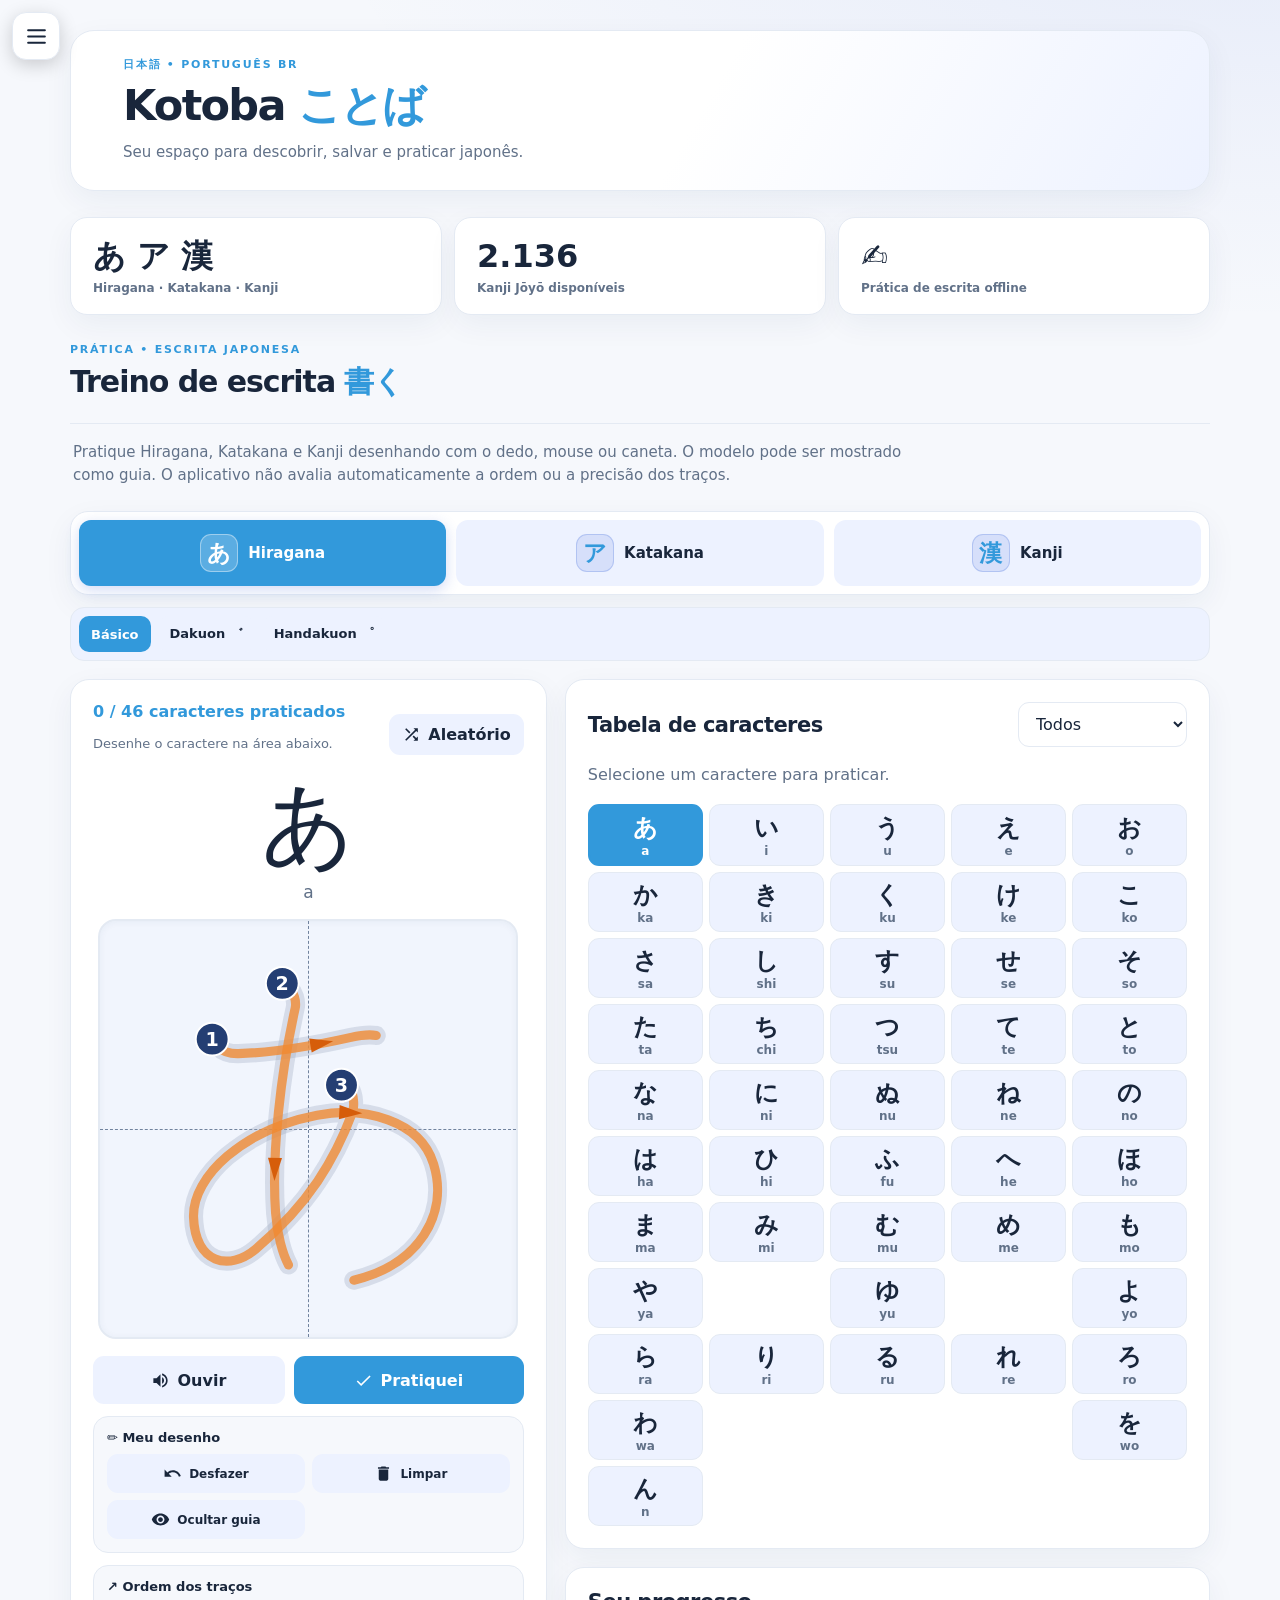
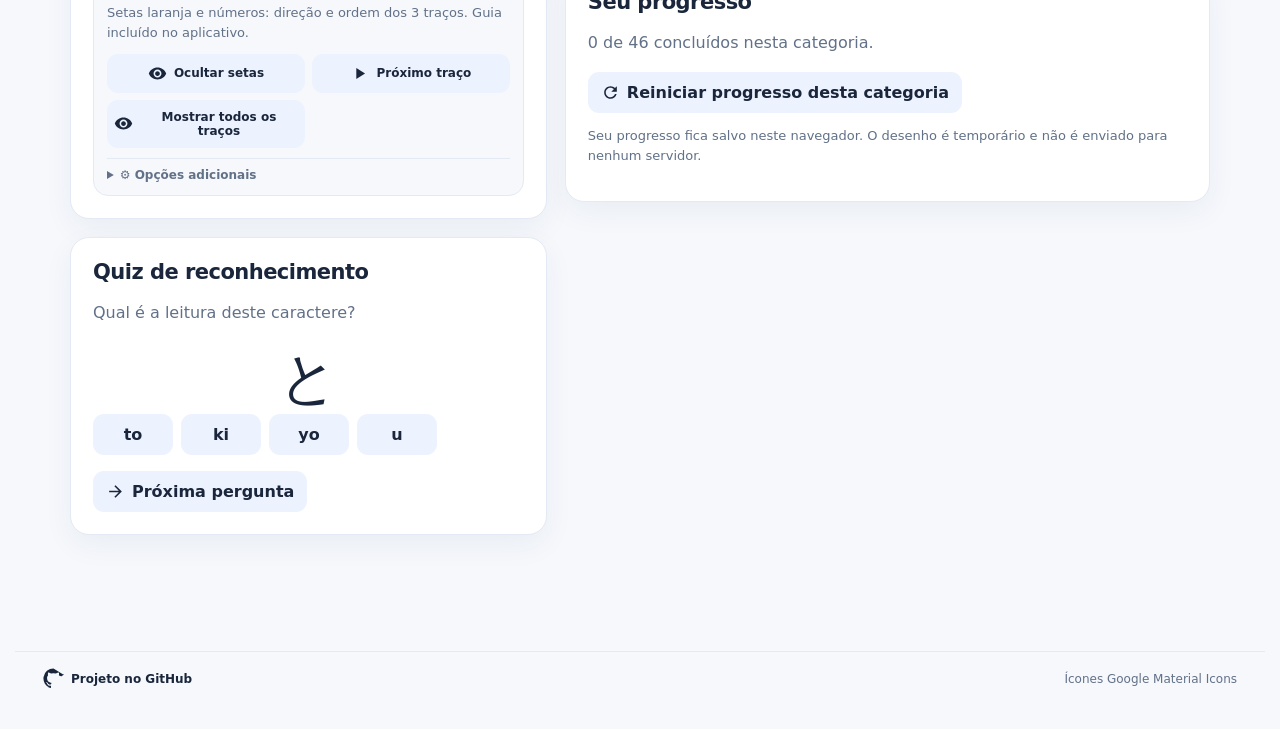
==== commit c9d28d40: "v96: alinhar todos os nomes do menu à esquerda com Modo escuro" ====
--- a/pratica.html
+++ b/pratica.html
@@ -12,7 +12,7 @@
 /* Rolagem interna quando a categoria possui mais de 30 kanjis */
 #characters.kanji-scroll{max-height:460px;overflow-y:auto;overscroll-behavior:contain;scrollbar-width:thin;padding-right:8px;align-content:start}
 #characters.kanji-scroll:focus-visible{outline:2px solid var(--accent);outline-offset:3px}
-</style><link rel="stylesheet" href="./layout-compartilhado.css?v=95"><style>
+</style><link rel="stylesheet" href="./layout-compartilhado.css?v=96"><style>
 /* Mesmo sistema visual da página principal Kotoba */
 :root{--bg:#f6f8fc;--card:#fff;--ink:#19263b;--muted:#617188;--line:#e4eaf3;--primary:#315bd6;--accent:#315bd6;--soft:#edf2ff;--writing-surface:#f1f5fd;--shadow:0 10px 30px rgba(26,49,90,.055)}
 :root[data-theme=dark]{--bg:#0d1524;--card:#16243a;--ink:#eef3ff;--muted:#adbed4;--line:#31425c;--primary:#7f9cff;--accent:#7f9cff;--soft:#263b5c;--writing-surface:#233550;--shadow:0 12px 34px rgba(0,0,0,.16)}
@@ -148,7 +148,7 @@
  radial-gradient(circle at 40px 30px,#fff 0 1px,transparent 1.5px),
  radial-gradient(circle at 26px 18px,#fff 0 .8px,transparent 1.3px)!important;
 }
-</style><style id="kotoba-stars-v93">:root[data-theme=dark] .kotoba-settings-options #theme.kotoba-theme-switch::after{content:""!important;display:block!important;position:absolute!important;z-index:1!important;top:6px!important;left:5px!important;right:auto!important;bottom:auto!important;width:48px!important;height:34px!important;opacity:1!important;background-image:url("data:image/svg+xml,%3Csvg%20xmlns%3D%22http%3A%2F%2Fwww.w3.org%2F2000%2Fsvg%22%20width%3D%2248%22%20height%3D%2234%22%20viewBox%3D%220%200%2048%2034%22%3E%3Cg%20fill%3D%22%23fff%22%3E%3Cpath%20d%3D%22M10%201%20C10.6%206.2%2012%207.5%2017%208.3%20C12%209.1%2010.6%2010.5%2010%2016%20C9.4%2010.5%208%209.1%203%208.3%20C8%207.5%209.4%206.2%2010%201Z%22%2F%3E%3Cpath%20d%3D%22M36%205%20C36.5%209%2037.6%2010.3%2041.5%2011%20C37.6%2011.7%2036.5%2013%2036%2017%20C35.5%2013%2034.4%2011.7%2030.5%2011%20C34.4%2010.3%2035.5%209%2036%205Z%22%2F%3E%3Cpath%20d%3D%22M24%2023%20C24.4%2025.5%2025.2%2026.3%2027.5%2026.8%20C25.2%2027.3%2024.4%2028.1%2024%2030.6%20C23.6%2028.1%2022.8%2027.3%2020.5%2026.8%20C22.8%2026.3%2023.6%2025.5%2024%2023Z%22%2F%3E%3C%2Fg%3E%3Cg%20fill%3D%22%23dceaff%22%3E%3Ccircle%20cx%3D%223%22%20cy%3D%2225%22%20r%3D%221%22%2F%3E%3Ccircle%20cx%3D%2218%22%20cy%3D%2219%22%20r%3D%22.8%22%2F%3E%3Ccircle%20cx%3D%2244%22%20cy%3D%2225%22%20r%3D%221%22%2F%3E%3Ccircle%20cx%3D%2227%22%20cy%3D%223%22%20r%3D%22.8%22%2F%3E%3C%2Fg%3E%3C%2Fsvg%3E")!important;background-position:center!important;background-size:48px 34px!important;background-repeat:no-repeat!important;transform:none!important}</style><style id="kotoba-menu-spacing-v94">body>aside.kotoba-swipe-drawer nav>button:not(#theme),body>aside.kotoba-swipe-drawer .kotoba-settings-options>button{display:flex!important;align-items:center!important;gap:12px!important;white-space:nowrap!important}body>aside.kotoba-swipe-drawer .kotoba-menu-emoji{display:inline-flex!important;align-items:center!important;justify-content:center!important;flex:0 0 24px!important;width:24px!important;line-height:1!important;font-size:19px!important}body>aside.kotoba-swipe-drawer .kotoba-menu-label{display:inline-block!important;min-width:0!important}body>aside.kotoba-swipe-drawer .kotoba-settings>summary{display:flex!important;align-items:center!important;gap:12px!important}body>aside.kotoba-swipe-drawer .kotoba-settings>summary .kotoba-settings-chevron{margin-left:auto!important}body>aside.kotoba-swipe-drawer .kotoba-settings-options .kotoba-settings-theme{grid-template-columns:minmax(0,1fr) 96px!important;gap:5px!important}body>aside.kotoba-swipe-drawer .kotoba-settings-theme>span{padding-left:50px!important;box-sizing:border-box!important;font-size:13px!important;line-height:1.3!important}body>aside.kotoba-swipe-drawer .kotoba-settings-options>button{padding-left:14px!important}</style><style id="kotoba-menu-clean-v95">body>aside.kotoba-swipe-drawer nav>button:not(#theme),body>aside.kotoba-swipe-drawer .kotoba-settings-options>button,body>aside.kotoba-swipe-drawer .kotoba-settings>summary{gap:0!important}body>aside.kotoba-swipe-drawer .kotoba-settings-theme>span{padding-left:14px!important}body>aside.kotoba-swipe-drawer .kotoba-menu-label{margin:0!important}</style></head><body><button type="button" id="kotobaSwipeTrigger" class="kotoba-swipe-trigger" aria-label="Abrir menu de navegação" aria-controls="kotobaSwipeDrawer" aria-expanded="false"><svg viewBox="0 0 24 24" fill="none" stroke="currentColor" stroke-width="2" stroke-linecap="round"><path d="M4 6h16M4 12h16M4 18h16"/></svg></button><div id="kotobaSwipeOverlay" class="kotoba-swipe-overlay" aria-hidden="true"></div><aside class="practice-navigation"><h2 class="visually-hidden">辞 Kotoba</h2><nav class="site-nav" aria-label="Menu principal"><button type="button" data-page="dictionary" onclick="location.href='./index.html#dictionary'"><span class="kotoba-menu-label">Dicionário</span></button><button type="button" data-page="study" onclick="location.href='./index.html#study'"><span class="kotoba-menu-label">Estudar</span></button><button type="button" data-page="writing" class="active" aria-current="page"><span class="kotoba-menu-label">Escrita</span></button><details class="kotoba-settings"><summary aria-label="Expandir configurações"><span class="kotoba-menu-label">Configurações</span><span class="kotoba-settings-chevron" aria-hidden="true">▾</span></summary><div class="kotoba-settings-options"><div class="kotoba-settings-theme"><span>Modo escuro</span><button class="secondary kotoba-theme-switch" id="theme" aria-label="Alternar entre modo claro e escuro" title="Alternar modo claro e escuro">🌙 Escuro</button></div><button type="button" data-page="account" onclick="location.href='./index.html#account'"><span class="kotoba-menu-label">Conta</span></button><button type="button" data-page="backup" onclick="location.href='./index.html#backup'"><span class="kotoba-menu-label">Backup</span></button></div></details></nav></aside><main class="shell practice-shell"><div class="top"><div><div class="eyebrow">日本語 • PORTUGUÊS BR</div><h1>Kotoba <span style="color:var(--primary)">ことば</span></h1><p>Seu espaço para descobrir, salvar e praticar japonês.</p></div></div><div class="practice-dashboard"><div class="practice-stat"><strong>あ ア 漢</strong><small>Hiragana · Katakana · Kanji</small></div><div class="practice-stat"><strong>2.136</strong><small>Kanji Jōyō disponíveis</small></div><div class="practice-stat"><strong>✍</strong><small>Prática de escrita offline</small></div></div><div class="practice-section-heading"><div><div class="eyebrow">PRÁTICA • ESCRITA JAPONESA</div><h2>Treino de escrita <span style="color:var(--primary)">書く</span></h2></div></div><p class="intro">Pratique Hiragana, Katakana e Kanji desenhando com o dedo, mouse ou caneta. O modelo pode ser mostrado como guia. O aplicativo não avalia automaticamente a ordem ou a precisão dos traços.</p><div class="tabs" aria-label="Alfabeto para praticar"><button data-family="hiragana" class="active"><span class="script-icon" aria-hidden="true">あ</span><span>Hiragana</span></button><button data-family="katakana" class="secondary"><span class="script-icon" aria-hidden="true">ア</span><span>Katakana</span></button><button data-family="kanji" class="secondary"><span class="script-icon" aria-hidden="true">漢</span><span>Kanji</span></button></div><div class="subtabs" id="kanaSubmenu" aria-label="Tipo de caracteres"><button data-set="hiragana" class="active">Básico</button><button data-set="hiragana_dakuon" class="secondary">Dakuon ゛</button><button data-set="hiragana_handakuon" class="secondary">Handakuon ゜</button></div><div class="kanji-categories" id="kanjiCategories" hidden><select id="kanjiCategory" aria-label="Categoria de kanjis" hidden tabindex="-1" aria-hidden="true"></select><span id="kanjiCategoryCount" class="notice"></span><div id="kanjiCategoryTiles" class="kanji-category-tiles" role="group" aria-label="Categorias de kanji"></div></div><div class="layout"><div><div class="panel"><div class="row"><div><span class="progress" id="progress">0 caracteres praticados</span><p class="notice" id="status">Escolha um caractere para começar.</p></div><button class="secondary" id="random">🎲 Aleatório</button></div><div class="target" id="target">あ</div><div class="subtitle" id="reading">a</div><div class="canvas-wrap"><div class="hint" id="hint">あ</div><canvas id="pad" aria-label="Área para praticar escrita"></canvas><svg id="strokeOverlay" class="stroke-overlay" viewBox="0 0 109 109" aria-hidden="true"></svg></div><div class="practice-actions"><div class="action-primary"><button id="speak" class="secondary">🔊 Ouvir</button><button id="done">✓ Pratiquei</button></div><div class="action-group"><div class="action-label">✏️ Meu desenho</div><div class="action-grid"><button id="undo" class="secondary">↶ Desfazer</button><button id="clear" class="secondary">🗑 Limpar</button><button id="guide" class="secondary">◉ Ocultar guia</button></div></div><div class="action-group"><div class="action-label">↗ Ordem dos traços</div><p class="stroke-help" id="strokeHelp" aria-live="polite">Carregando a ordem dos traços…</p><div class="action-grid"><button class="secondary" id="toggleArrows">↗ Ocultar setas</button><button class="secondary" id="stepStroke">▶ Próximo traço</button><button class="secondary" id="allStrokes">Mostrar todos os traços</button></div><details class="advanced-actions"><summary>⚙️ Opções adicionais</summary><button class="secondary" id="downloadStrokes">✓ Verificar setas offline</button></details></div></div></div><div class="panel"><h2>Quiz de reconhecimento</h2><p>Qual é a leitura deste caractere?</p><div class="target" id="quizChar" style="font-size:58px">あ</div><div class="buttons" id="quizOptions"></div><p id="quizFeedback" aria-live="polite"></p><button class="secondary" id="nextQuiz">Próxima pergunta</button></div></div><div><div class="panel"><div class="row"><h2 style="margin:0">Tabela de caracteres</h2><select id="filter" aria-label="Filtrar caracteres"><option value="all">Todos</option><option value="pending">Não praticados</option><option value="done">Praticados</option></select></div><p>Selecione um caractere para praticar.</p><div class="grid" id="characters"></div></div><div class="panel"><h2>Seu progresso</h2><p id="summary">0 caracteres praticados</p><button class="secondary" id="reset">Reiniciar progresso desta categoria</button><p class="notice">Seu progresso fica salvo neste navegador. O desenho é temporário e não é enviado para nenhum servidor.</p></div></div></div></main><script src="./kanji-dados.js"></script><script>window.KOTOBA_STROKES={"い":["M21.5,29.66c2.01,2.17,2.61,4.68,2.17,7.43c-3.09,19.16-1.03,32.01,7.93,41.45c6.12,6.45,6.26,3.14,7.04-5.21","M72.96,36.51c9.44,8.05,17.79,18.82,18.41,33.83"],"あ":["M31.01,33c0.88,0.88,2.75,1.82,5.25,1.75c8.62-0.25,20-2.12,29.5-4.25c1.51-0.34,4.62-0.88,6.62-0.5","M49.76,17.62c0.88,1,1.82,3.26,1.38,5.25c-3.75,16.75-6.25,38.13-5.13,53.63c0.41,5.7,1.88,10.88,3.38,13.62","M65.63,44.12c0.75,1.12,1.16,4.39,0.5,6.12c-4.62,12.26-11.24,23.76-25.37,35.76c-6.86,5.83-15.88,3.75-16.25-8.38c-0.34-10.87,13.38-23.12,32.38-26.74c12.42-2.37,27,1.38,30.5,12.75c4.05,13.18-3.76,26.37-20.88,30.49"],"う":["M42,15.5c5.62,2.12,9.62,3,12.88,3c8.27,0,8,1.12-0.38,5.5","M33,42.38c2.12,1.12,4.12,2.88,8.5,1.38c4.38-1.5,12.75-7.12,18.5-7c5.75,0.12,10.25,5,10.25,18c0,15.49-8.25,30.24-24.37,41.24"],"え":["M40.52,13.25c5.62,2.12,10,3,14.12,3c8.27,0,8,1.12-0.38,5.5","M32.52,45.12c1.88,1.25,4.5,1.75,7.38,0.62c3.29-1.29,17-7.88,21.25-9.88c4.25-2,8.32,0.04,4.38,4.62c-12.26,14.27-27.26,31.52-39.51,44.4c-3.26,3.42-0.58,3.54,1.5,1.37c13.5-14.12,18.12-20.12,23.62-20.12c7.13,0,3.5,16.75,6.75,22.38c3.25,5.63,19.12,3.75,26.12,2.12"],"ア":["M23.5,26.25c2.41,1.56,3.98,1.44,8.51,0.75c11.4-1.75,37.77-5.5,48.28-6.78c5.23-0.64,7.99,2.06,2.62,6.04c-6.75,5-13.12,9.5-23.25,16","M53.12,41.12c0.79,1.5,1.02,3.24,0.58,5.28c-4.04,18.48-9.92,31.85-19.92,45.48"],"ウ":["M53.25,14.62c1,1.12,1.25,3,1.25,4.62c0,1.62,0,10.76,0,12.64","M26.5,31.25c1,1.12,1.22,3,1.25,4.62c0.09,4.45,0.29,10.95,0.45,16.37c0.07,2.5,0.14,4.77,0.18,6.5","M29.12,35.88c19.38-2.25,40.25-4.25,49-5.5c8.75-1.25,8.28,0.84,6.25,6.88c-5,14.88-20.12,43.5-41,56.62"],"イ":["M69.75,16.75c0.12,1.75-0.34,3.86-1.62,5.5c-10.13,12.87-23.75,29.63-45.63,42.87","M56.38,43.88c1,1.12,1.25,3,1.25,4.62c0,1.62,0,32.75,0,34.62c0,1.87-0.13,9.13-0.13,11.76"],"エ":["M31.87,35.68c2.32,0.71,5.14,0.66,7.48,0.29c8.57-1.35,22.4-2.85,33.66-3.85c2.26-0.2,4.52-0.19,6.77,0.22","M53.34,38.13c1,1.12,1.31,3,1.25,4.62c-0.18,4.74-0.51,12.89-0.83,22.25c-0.08,2.31-0.16,4.7-0.23,7.12","M19,75.46c3.41,0.94,7.57,0.88,11.01,0.39c17.78-2.48,34.53-3.86,50.55-3.9c3.34-0.01,7.23,0.42,10.46,1.8"],"日":["M31.5,24.5c1.12,1.12,1.74,2.75,1.74,4.75c0,1.6-0.16,38.11-0.09,53.5c0.02,3.82,0.05,6.35,0.09,6.75","M33.48,26c0.8-0.05,37.67-3.01,40.77-3.25c3.19-0.25,5,1.75,5,4.25c0,4-0.22,40.84-0.23,56c0,3.48,0,5.72,0,6","M34.22,55.25c7.78-0.5,35.9-2.5,44.06-2.75","M34.23,86.5c10.52-0.75,34.15-2.12,43.81-2.25"],"月":["M34.25,16.25c1,1,1.48,2.38,1.5,4c0.38,33.62,2.38,59.38-11,73.25","M36.25,19c4.12-0.62,31.49-4.78,33.25-5c4-0.5,5.5,1.12,5.5,4.75c0,2.76-0.5,49.25-0.5,69.5c0,13-6.25,4-8.75,1.75","M37.25,38c10.25-1.5,27.25-3.75,36.25-4.5","M37,58.25c8.75-1.12,27-3.5,36.25-4"],"火":["M24.25,34c3.27,3.33,8.5,13,9.5,17.75","M83,27.25c0.5,1.38,0.22,2.74-0.5,4.25c-2.38,5-7.5,12.12-12.75,17.25","M52.5,14.25c1,1.25,1.5,3.12,1.5,5C54,69,39.62,80,21,91.5","M52.75,50c12.49,14.06,25.01,28.42,33.62,36.13c2.7,2.42,4.9,4.02,8.38,4.87"],"水":["M52.77,15.08c1.08,1.08,1.67,2.49,1.76,5.52c0.4,14.55-0.26,62.16-0.26,67.12c0,9.78-7.52,0.03-9.02-1.22","M17.5,45.75c1.75,0.62,3.73,0.43,5.25,0C25.88,44.88,36.09,41,38.59,40s4.47,1.24,3.75,3.5C39,54,28.25,69,19,74.75","M81.22,27.5c-0.22,1.25-0.72,2.25-1.52,2.97c-5.64,5.1-12.45,9.78-22.45,13.78","M57,46c8.82,10.73,19.23,21.46,28.42,27.42c2.16,1.4,4.52,3,7.08,3.58"]};
+</style><style id="kotoba-stars-v93">:root[data-theme=dark] .kotoba-settings-options #theme.kotoba-theme-switch::after{content:""!important;display:block!important;position:absolute!important;z-index:1!important;top:6px!important;left:5px!important;right:auto!important;bottom:auto!important;width:48px!important;height:34px!important;opacity:1!important;background-image:url("data:image/svg+xml,%3Csvg%20xmlns%3D%22http%3A%2F%2Fwww.w3.org%2F2000%2Fsvg%22%20width%3D%2248%22%20height%3D%2234%22%20viewBox%3D%220%200%2048%2034%22%3E%3Cg%20fill%3D%22%23fff%22%3E%3Cpath%20d%3D%22M10%201%20C10.6%206.2%2012%207.5%2017%208.3%20C12%209.1%2010.6%2010.5%2010%2016%20C9.4%2010.5%208%209.1%203%208.3%20C8%207.5%209.4%206.2%2010%201Z%22%2F%3E%3Cpath%20d%3D%22M36%205%20C36.5%209%2037.6%2010.3%2041.5%2011%20C37.6%2011.7%2036.5%2013%2036%2017%20C35.5%2013%2034.4%2011.7%2030.5%2011%20C34.4%2010.3%2035.5%209%2036%205Z%22%2F%3E%3Cpath%20d%3D%22M24%2023%20C24.4%2025.5%2025.2%2026.3%2027.5%2026.8%20C25.2%2027.3%2024.4%2028.1%2024%2030.6%20C23.6%2028.1%2022.8%2027.3%2020.5%2026.8%20C22.8%2026.3%2023.6%2025.5%2024%2023Z%22%2F%3E%3C%2Fg%3E%3Cg%20fill%3D%22%23dceaff%22%3E%3Ccircle%20cx%3D%223%22%20cy%3D%2225%22%20r%3D%221%22%2F%3E%3Ccircle%20cx%3D%2218%22%20cy%3D%2219%22%20r%3D%22.8%22%2F%3E%3Ccircle%20cx%3D%2244%22%20cy%3D%2225%22%20r%3D%221%22%2F%3E%3Ccircle%20cx%3D%2227%22%20cy%3D%223%22%20r%3D%22.8%22%2F%3E%3C%2Fg%3E%3C%2Fsvg%3E")!important;background-position:center!important;background-size:48px 34px!important;background-repeat:no-repeat!important;transform:none!important}</style><style id="kotoba-menu-spacing-v94">body>aside.kotoba-swipe-drawer nav>button:not(#theme),body>aside.kotoba-swipe-drawer .kotoba-settings-options>button{display:flex!important;align-items:center!important;gap:12px!important;white-space:nowrap!important}body>aside.kotoba-swipe-drawer .kotoba-menu-emoji{display:inline-flex!important;align-items:center!important;justify-content:center!important;flex:0 0 24px!important;width:24px!important;line-height:1!important;font-size:19px!important}body>aside.kotoba-swipe-drawer .kotoba-menu-label{display:inline-block!important;min-width:0!important}body>aside.kotoba-swipe-drawer .kotoba-settings>summary{display:flex!important;align-items:center!important;gap:12px!important}body>aside.kotoba-swipe-drawer .kotoba-settings>summary .kotoba-settings-chevron{margin-left:auto!important}body>aside.kotoba-swipe-drawer .kotoba-settings-options .kotoba-settings-theme{grid-template-columns:minmax(0,1fr) 96px!important;gap:5px!important}body>aside.kotoba-swipe-drawer .kotoba-settings-theme>span{padding-left:50px!important;box-sizing:border-box!important;font-size:13px!important;line-height:1.3!important}body>aside.kotoba-swipe-drawer .kotoba-settings-options>button{padding-left:14px!important}</style><style id="kotoba-menu-clean-v95">body>aside.kotoba-swipe-drawer nav>button:not(#theme),body>aside.kotoba-swipe-drawer .kotoba-settings-options>button,body>aside.kotoba-swipe-drawer .kotoba-settings>summary{gap:0!important}body>aside.kotoba-swipe-drawer .kotoba-settings-theme>span{padding-left:14px!important}body>aside.kotoba-swipe-drawer .kotoba-menu-label{margin:0!important}</style><style id="kotoba-menu-align-v96">body>aside.kotoba-swipe-drawer nav>button:not(#theme){display:flex!important;align-items:center!important;justify-content:flex-start!important;text-align:left!important;padding-left:30px!important;padding-right:12px!important}body>aside.kotoba-swipe-drawer .kotoba-settings>summary{display:flex!important;align-items:center!important;justify-content:flex-start!important;text-align:left!important;padding-left:30px!important;padding-right:12px!important}body>aside.kotoba-swipe-drawer .kotoba-settings-options>button{display:flex!important;align-items:center!important;justify-content:flex-start!important;text-align:left!important;padding-left:16px!important;padding-right:10px!important}body>aside.kotoba-swipe-drawer .kotoba-settings-theme>span{padding-left:16px!important;text-align:left!important}body>aside.kotoba-swipe-drawer .kotoba-menu-label{display:inline-block!important;text-align:left!important;margin:0!important}body>aside.kotoba-swipe-drawer .kotoba-settings-chevron{margin-left:auto!important}</style></head><body><button type="button" id="kotobaSwipeTrigger" class="kotoba-swipe-trigger" aria-label="Abrir menu de navegação" aria-controls="kotobaSwipeDrawer" aria-expanded="false"><svg viewBox="0 0 24 24" fill="none" stroke="currentColor" stroke-width="2" stroke-linecap="round"><path d="M4 6h16M4 12h16M4 18h16"/></svg></button><div id="kotobaSwipeOverlay" class="kotoba-swipe-overlay" aria-hidden="true"></div><aside class="practice-navigation"><h2 class="visually-hidden">辞 Kotoba</h2><nav class="site-nav" aria-label="Menu principal"><button type="button" data-page="dictionary" onclick="location.href='./index.html#dictionary'"><span class="kotoba-menu-label">Dicionário</span></button><button type="button" data-page="study" onclick="location.href='./index.html#study'"><span class="kotoba-menu-label">Estudar</span></button><button type="button" data-page="writing" class="active" aria-current="page"><span class="kotoba-menu-label">Escrita</span></button><details class="kotoba-settings"><summary aria-label="Expandir configurações"><span class="kotoba-menu-label">Configurações</span><span class="kotoba-settings-chevron" aria-hidden="true">▾</span></summary><div class="kotoba-settings-options"><div class="kotoba-settings-theme"><span>Modo escuro</span><button class="secondary kotoba-theme-switch" id="theme" aria-label="Alternar entre modo claro e escuro" title="Alternar modo claro e escuro">🌙 Escuro</button></div><button type="button" data-page="account" onclick="location.href='./index.html#account'"><span class="kotoba-menu-label">Conta</span></button><button type="button" data-page="backup" onclick="location.href='./index.html#backup'"><span class="kotoba-menu-label">Backup</span></button></div></details></nav></aside><main class="shell practice-shell"><div class="top"><div><div class="eyebrow">日本語 • PORTUGUÊS BR</div><h1>Kotoba <span style="color:var(--primary)">ことば</span></h1><p>Seu espaço para descobrir, salvar e praticar japonês.</p></div></div><div class="practice-dashboard"><div class="practice-stat"><strong>あ ア 漢</strong><small>Hiragana · Katakana · Kanji</small></div><div class="practice-stat"><strong>2.136</strong><small>Kanji Jōyō disponíveis</small></div><div class="practice-stat"><strong>✍</strong><small>Prática de escrita offline</small></div></div><div class="practice-section-heading"><div><div class="eyebrow">PRÁTICA • ESCRITA JAPONESA</div><h2>Treino de escrita <span style="color:var(--primary)">書く</span></h2></div></div><p class="intro">Pratique Hiragana, Katakana e Kanji desenhando com o dedo, mouse ou caneta. O modelo pode ser mostrado como guia. O aplicativo não avalia automaticamente a ordem ou a precisão dos traços.</p><div class="tabs" aria-label="Alfabeto para praticar"><button data-family="hiragana" class="active"><span class="script-icon" aria-hidden="true">あ</span><span>Hiragana</span></button><button data-family="katakana" class="secondary"><span class="script-icon" aria-hidden="true">ア</span><span>Katakana</span></button><button data-family="kanji" class="secondary"><span class="script-icon" aria-hidden="true">漢</span><span>Kanji</span></button></div><div class="subtabs" id="kanaSubmenu" aria-label="Tipo de caracteres"><button data-set="hiragana" class="active">Básico</button><button data-set="hiragana_dakuon" class="secondary">Dakuon ゛</button><button data-set="hiragana_handakuon" class="secondary">Handakuon ゜</button></div><div class="kanji-categories" id="kanjiCategories" hidden><select id="kanjiCategory" aria-label="Categoria de kanjis" hidden tabindex="-1" aria-hidden="true"></select><span id="kanjiCategoryCount" class="notice"></span><div id="kanjiCategoryTiles" class="kanji-category-tiles" role="group" aria-label="Categorias de kanji"></div></div><div class="layout"><div><div class="panel"><div class="row"><div><span class="progress" id="progress">0 caracteres praticados</span><p class="notice" id="status">Escolha um caractere para começar.</p></div><button class="secondary" id="random">🎲 Aleatório</button></div><div class="target" id="target">あ</div><div class="subtitle" id="reading">a</div><div class="canvas-wrap"><div class="hint" id="hint">あ</div><canvas id="pad" aria-label="Área para praticar escrita"></canvas><svg id="strokeOverlay" class="stroke-overlay" viewBox="0 0 109 109" aria-hidden="true"></svg></div><div class="practice-actions"><div class="action-primary"><button id="speak" class="secondary">🔊 Ouvir</button><button id="done">✓ Pratiquei</button></div><div class="action-group"><div class="action-label">✏️ Meu desenho</div><div class="action-grid"><button id="undo" class="secondary">↶ Desfazer</button><button id="clear" class="secondary">🗑 Limpar</button><button id="guide" class="secondary">◉ Ocultar guia</button></div></div><div class="action-group"><div class="action-label">↗ Ordem dos traços</div><p class="stroke-help" id="strokeHelp" aria-live="polite">Carregando a ordem dos traços…</p><div class="action-grid"><button class="secondary" id="toggleArrows">↗ Ocultar setas</button><button class="secondary" id="stepStroke">▶ Próximo traço</button><button class="secondary" id="allStrokes">Mostrar todos os traços</button></div><details class="advanced-actions"><summary>⚙️ Opções adicionais</summary><button class="secondary" id="downloadStrokes">✓ Verificar setas offline</button></details></div></div></div><div class="panel"><h2>Quiz de reconhecimento</h2><p>Qual é a leitura deste caractere?</p><div class="target" id="quizChar" style="font-size:58px">あ</div><div class="buttons" id="quizOptions"></div><p id="quizFeedback" aria-live="polite"></p><button class="secondary" id="nextQuiz">Próxima pergunta</button></div></div><div><div class="panel"><div class="row"><h2 style="margin:0">Tabela de caracteres</h2><select id="filter" aria-label="Filtrar caracteres"><option value="all">Todos</option><option value="pending">Não praticados</option><option value="done">Praticados</option></select></div><p>Selecione um caractere para praticar.</p><div class="grid" id="characters"></div></div><div class="panel"><h2>Seu progresso</h2><p id="summary">0 caracteres praticados</p><button class="secondary" id="reset">Reiniciar progresso desta categoria</button><p class="notice">Seu progresso fica salvo neste navegador. O desenho é temporário e não é enviado para nenhum servidor.</p></div></div></div></main><script src="./kanji-dados.js"></script><script>window.KOTOBA_STROKES={"い":["M21.5,29.66c2.01,2.17,2.61,4.68,2.17,7.43c-3.09,19.16-1.03,32.01,7.93,41.45c6.12,6.45,6.26,3.14,7.04-5.21","M72.96,36.51c9.44,8.05,17.79,18.82,18.41,33.83"],"あ":["M31.01,33c0.88,0.88,2.75,1.82,5.25,1.75c8.62-0.25,20-2.12,29.5-4.25c1.51-0.34,4.62-0.88,6.62-0.5","M49.76,17.62c0.88,1,1.82,3.26,1.38,5.25c-3.75,16.75-6.25,38.13-5.13,53.63c0.41,5.7,1.88,10.88,3.38,13.62","M65.63,44.12c0.75,1.12,1.16,4.39,0.5,6.12c-4.62,12.26-11.24,23.76-25.37,35.76c-6.86,5.83-15.88,3.75-16.25-8.38c-0.34-10.87,13.38-23.12,32.38-26.74c12.42-2.37,27,1.38,30.5,12.75c4.05,13.18-3.76,26.37-20.88,30.49"],"う":["M42,15.5c5.62,2.12,9.62,3,12.88,3c8.27,0,8,1.12-0.38,5.5","M33,42.38c2.12,1.12,4.12,2.88,8.5,1.38c4.38-1.5,12.75-7.12,18.5-7c5.75,0.12,10.25,5,10.25,18c0,15.49-8.25,30.24-24.37,41.24"],"え":["M40.52,13.25c5.62,2.12,10,3,14.12,3c8.27,0,8,1.12-0.38,5.5","M32.52,45.12c1.88,1.25,4.5,1.75,7.38,0.62c3.29-1.29,17-7.88,21.25-9.88c4.25-2,8.32,0.04,4.38,4.62c-12.26,14.27-27.26,31.52-39.51,44.4c-3.26,3.42-0.58,3.54,1.5,1.37c13.5-14.12,18.12-20.12,23.62-20.12c7.13,0,3.5,16.75,6.75,22.38c3.25,5.63,19.12,3.75,26.12,2.12"],"ア":["M23.5,26.25c2.41,1.56,3.98,1.44,8.51,0.75c11.4-1.75,37.77-5.5,48.28-6.78c5.23-0.64,7.99,2.06,2.62,6.04c-6.75,5-13.12,9.5-23.25,16","M53.12,41.12c0.79,1.5,1.02,3.24,0.58,5.28c-4.04,18.48-9.92,31.85-19.92,45.48"],"ウ":["M53.25,14.62c1,1.12,1.25,3,1.25,4.62c0,1.62,0,10.76,0,12.64","M26.5,31.25c1,1.12,1.22,3,1.25,4.62c0.09,4.45,0.29,10.95,0.45,16.37c0.07,2.5,0.14,4.77,0.18,6.5","M29.12,35.88c19.38-2.25,40.25-4.25,49-5.5c8.75-1.25,8.28,0.84,6.25,6.88c-5,14.88-20.12,43.5-41,56.62"],"イ":["M69.75,16.75c0.12,1.75-0.34,3.86-1.62,5.5c-10.13,12.87-23.75,29.63-45.63,42.87","M56.38,43.88c1,1.12,1.25,3,1.25,4.62c0,1.62,0,32.75,0,34.62c0,1.87-0.13,9.13-0.13,11.76"],"エ":["M31.87,35.68c2.32,0.71,5.14,0.66,7.48,0.29c8.57-1.35,22.4-2.85,33.66-3.85c2.26-0.2,4.52-0.19,6.77,0.22","M53.34,38.13c1,1.12,1.31,3,1.25,4.62c-0.18,4.74-0.51,12.89-0.83,22.25c-0.08,2.31-0.16,4.7-0.23,7.12","M19,75.46c3.41,0.94,7.57,0.88,11.01,0.39c17.78-2.48,34.53-3.86,50.55-3.9c3.34-0.01,7.23,0.42,10.46,1.8"],"日":["M31.5,24.5c1.12,1.12,1.74,2.75,1.74,4.75c0,1.6-0.16,38.11-0.09,53.5c0.02,3.82,0.05,6.35,0.09,6.75","M33.48,26c0.8-0.05,37.67-3.01,40.77-3.25c3.19-0.25,5,1.75,5,4.25c0,4-0.22,40.84-0.23,56c0,3.48,0,5.72,0,6","M34.22,55.25c7.78-0.5,35.9-2.5,44.06-2.75","M34.23,86.5c10.52-0.75,34.15-2.12,43.81-2.25"],"月":["M34.25,16.25c1,1,1.48,2.38,1.5,4c0.38,33.62,2.38,59.38-11,73.25","M36.25,19c4.12-0.62,31.49-4.78,33.25-5c4-0.5,5.5,1.12,5.5,4.75c0,2.76-0.5,49.25-0.5,69.5c0,13-6.25,4-8.75,1.75","M37.25,38c10.25-1.5,27.25-3.75,36.25-4.5","M37,58.25c8.75-1.12,27-3.5,36.25-4"],"火":["M24.25,34c3.27,3.33,8.5,13,9.5,17.75","M83,27.25c0.5,1.38,0.22,2.74-0.5,4.25c-2.38,5-7.5,12.12-12.75,17.25","M52.5,14.25c1,1.25,1.5,3.12,1.5,5C54,69,39.62,80,21,91.5","M52.75,50c12.49,14.06,25.01,28.42,33.62,36.13c2.7,2.42,4.9,4.02,8.38,4.87"],"水":["M52.77,15.08c1.08,1.08,1.67,2.49,1.76,5.52c0.4,14.55-0.26,62.16-0.26,67.12c0,9.78-7.52,0.03-9.02-1.22","M17.5,45.75c1.75,0.62,3.73,0.43,5.25,0C25.88,44.88,36.09,41,38.59,40s4.47,1.24,3.75,3.5C39,54,28.25,69,19,74.75","M81.22,27.5c-0.22,1.25-0.72,2.25-1.52,2.97c-5.64,5.1-12.45,9.78-22.45,13.78","M57,46c8.82,10.73,19.23,21.46,28.42,27.42c2.16,1.4,4.52,3,7.08,3.58"]};
 window.KOTOBA_STROKES=Object.assign(window.KOTOBA_STROKES||{},{"お":["M22.88,35.12c1.38,1,3.62,2.38,6,2.12c2.38-0.26,19.62-5.12,21.12-5.74c1.5-0.62,4-1.25,5.88-2","M41.5,16.12c2.25,1,3.59,4.39,3.12,7.38c-2.5,16.12-3.37,45.53-2.25,58.38c0.75,8.62-0.64,10.45-7.12,7.12c-5.13-2.62-13.75-8-13.75-12.38c0-7.5,24.38-23.62,44.75-23.62c17.25,0,25,8.25,25,17.25c0,8.25-9.38,18.88-26.75,21","M73,22.12c5.38,2.62,8.88,5.88,10.62,8.25c2.27,3.08,0.38,4.5-1.12,5"],"か":["M24.62,38.62c1.88,1.62,4.65,2.33,8.62,1c25.5-8.5,29.5-4.13,29.5,7.62c0,9.38-1.24,17.46-4.25,25.25c-7.62,19.76-10.87,17.39-16.12,10.89","M48.5,17.5c1,1.38,1.29,4.7,0.5,7.12c-5,15.25-18.02,40.93-19.62,43.88c-3.12,5.75-6.38,11.88-9.38,16.25","M77.37,31.62c7.5,6.88,13.25,15.75,15,24.88"],"き":["M30.5,30.25c1.88,0.75,4.64,1.06,5.88,0.88c6.75-1,22.25-4.5,26.5-6c2.17-0.76,3.5-1.25,4.88-2.12","M36.25,48.7c2.01,0.85,4.97,1.2,6.29,0.99c7.23-1.13,23.82-5.09,28.37-6.79c2.32-0.86,3.75-1.41,5.22-2.4","M42,14.12c1.5,0.88,3.13,2.94,4,5.12c5.5,13.76,16,29.26,26.37,40.76c7.64,8.47,9.12,9.38-6,3.88","M33.75,83.25c10.62,9.75,27.25,8.62,38.12,5"],"く":["M60.66,15c0.5,1.62,0.35,5.44-1,7.38c-6.75,9.62-14.3,19.08-18.62,24.5c-4,5-3.79,7.03-0.88,11c5.5,7.5,12.75,18.75,17.62,27.25c1.48,2.59,2.75,4.75,4.5,8.62"],"け":["M24.67,19.75c1.25,1.5,2.62,3.75,2.12,6.38c-3,15.88-6.5,29.5-4.88,44.62c2.02,18.84,2.25,4.75,6.75-3.5","M53.67,38.62c2.12,1.38,4.28,1.89,6.88,1.5c8.25-1.25,15.39-2.57,20.62-4c2.76-0.74,5.26-1.12,6.88-1.12","M71.67,14.38c2.13,1.37,2.88,3.35,2.88,5.12c0,11.62,0.12,20.38,0.12,30.12c0,20.75-0.62,30.88-12.5,42.25"],"こ":["M34.75,26.75c1.12,0.88,2.91,2.01,6,1.5c7.62-1.25,14.11-2.56,22.38-2.62c15.5-0.12,5.88,5-5.75,9","M30,68.12c2.25,14.5,15.26,17.96,31,16.75c6.5-0.5,11.88-1.25,17.62-2.88"],"さ":["M27,38.9c2.42,1.33,5.38,1.47,8.32,1.06c8.79-1.24,28.67-7.76,34.15-10.43c2.79-1.36,3.78-1.91,6.28-3.53","M41.5,13.88c1.5,0.88,3.63,2.94,4.5,5.12c5.5,13.75,15.25,27.62,26.87,39.5c7.98,8.15,6.38,10-6,3.12","M35.25,80.5c4.5,11.75,20.88,12.5,38.38,7.5"],"す":["M15.5,37.12c2.88,2.12,6.94,1.51,12.75,0.25c16.12-3.5,36.14-5.38,46.62-6.5c7-0.75,11.88-0.62,17.75,0.12","M57.62,13.38c2,1.5,2.75,3.25,2.75,5.88c0,10.38,0,35.12,0,40.75c0,14.62-15.62,16.38-15.62,1.75c0-14.25,18-14.12,18,6.38c0,13.25-7.75,21.5-16,28.38"],"せ":["M16.5,49.93c2.88,2.42,6.86,1.57,12.75,0.53c19-3.34,33-5.72,47.12-7.64c6.99-0.95,11.88-1.21,17.75-0.36","M69.74,17.75c2,1.5,2.75,3.25,2.75,5.88c0,10.38,0,17.88,0,23.5c0,25.62-5.75,23.25-11.88,19","M35.62,26.25c2,1.5,2.75,3.25,2.75,5.88c0,10.38,0,28.38,0,34c0,14.5,6.38,19.55,20.14,19.55c10.24,0,13.74,0.07,22.61-1.68"],"し":["M39.12,17.5c1.25,3.12,0.93,6.74,0.38,10.25c-2.12,13.5-3,26.5-3,39.12c0,27.38,19.88,30.12,45.5,17.25"],"そ":["M38.4,22c1.88,1.25,4.98,1.05,7.5,0.38c6.5-1.75,13.25-3.75,19.38-5.38c4.63-1.23,7.18,2.06,3.62,5.25c-12.12,10.87-31.14,24.4-40,30.25c-6.25,4.12-5.88,5.75,1.38,3.88c17.08-4.42,35.96-8.68,50.12-10.38c9.38-1.12,9.62,0.12,0.5,1.38c-15.82,2.17-34.38,14.25-34.38,26.5c0,12.88,11.62,20.38,31.5,16.62"],"ち":["M24.5,32.62c1.38,0.62,3.88,1.51,6.38,1.12c6.5-1,18.25-4.12,26.88-6c2.64-0.57,5.38-1.5,7.62-2.38","M45.62,15.62c0.75,1.25,0.71,3.58,0.38,5.25c-3,15-4.25,22.59-8.38,38.62c-3.25,12.62-5.38,11.12,3.62,4.38c8.29-6.21,19.75-9.5,28.5-9.5c8.62,0,14.58,5.88,14.5,14.5c-0.12,13.5-16.5,20.62-29.88,23.25"],"つ":["M14,44.75c1.88,1.62,4.68,2.09,8.12,0.62c17.88-7.62,30-11.12,44.88-10.88c12.56,0.21,22.98,7.17,22.87,19.17c-0.18,18.77-24.75,28.71-45.01,32.08"],"て":["M20.5,26.38c1.87,1.62,4.42,1.97,8.12,1.37c21.75-3.5,33-5.12,50.12-8.38c12.34-2.34,13-0.88,0.38,1.38c-17.89,3.19-33.78,19.12-33.78,37.62c0,20.5,17.91,30.25,35.16,30.25"],"た":["M24.38,35.38c1.38,0.62,3.88,1.51,6.38,1.12c6.5-1,16.25-2.88,24.88-4.75c2.64-0.57,5.38-1.5,7.62-2.38","M45,16.88c0.75,1.25,0.87,3.62,0.38,5.25c-6.35,20.94-12.75,36.37-18.88,52.37c-1.36,3.56-4.75,11.75-6,14.62","M56.38,53.25c12.38-2.75,18.25-3.7,23.62-3.12c15.12,1.62-1.12,2.25-4.25,4.88","M54.13,82.25c4.38,7,14.25,8.12,34.5,5.62"],"と":["M35.5,18.38c1.74,0.74,3.62,2.62,4.12,5.37c0.5,2.75,4.75,25,5.38,28.12","M78.12,25.5c0.25,1.88,0.04,4.09-2.25,5.75c-6.37,4.63-13.22,8.49-22.75,15.25c-12.88,9.12-21.62,18.38-21.62,27.5c0,10.12,8.5,13.88,26.88,13.88c6.25,0,14.75-0.12,21.62-1.25"]});
 window.KOTOBA_STROKES=Object.assign(window.KOTOBA_STROKES||{},{"に":["M24.53,22.75c1.25,1.5,1.62,3.75,1.12,6.38c-3,15.88-9,32.5-7.38,47.62c2.02,18.84,4.5,5.75,8.5-3.5","M53.2,30.64c0.96,0.79,2.44,1.58,5.1,1.35c6.98-0.61,15.01-3.3,22.04-3.36c13.19-0.11,1.5,3.75-8.39,7.35","M52.53,68c1.76,12.92,11.92,16.01,24.23,14.93c5.08-0.45,8.9-0.8,14.27-2.06"],"な":["M22.88,28.96c1.18,0.58,3.3,1.1,5.47,1.05c5.53-0.13,10.9-0.98,16.52-2.42c4.82-1.23,9.13-3.12,11.38-4.22","M42.99,14c0.63,0.89,0.56,2.52,0.31,3.72c-2.96,14.16-7.95,26.56-14.25,37.87c-2.05,3.69-4.25,7.24-6.55,10.65","M72.26,23.25c6.88,2.5,12.62,5.62,14.75,9.5c4.06,7.41-0.25,3.38-3.5,3.88","M68.88,44.62c-1,1.88-2.14,5.24-1.88,8.25c0.62,7,1.5,13.12,1.5,20.62c0,20-27.88,19.75-27.88,9.38c0-5.62,8.25-8.25,13.88-8.25c8.75,0,21.5,3.25,29.75,11.5"],"ね":["M33.29,14.5c1.62,1.62,2.1,3.21,1.88,5.88c-1.03,11.93-2.06,31.66-2.53,53.12c-0.1,4.62-0.18,9.31-0.22,14","M17.16,37.88c1.62,0.88,3.25,1.38,5.62,0.75c2.14-0.56,7.8-2.31,12.37-4.03c6.26-2.35,6.88-1.47,3.12,3.63c-5.56,7.53-13.02,17.38-18.48,26.77c-5.6,9.62-3.45,8.3,2,3c19.12-18.62,38.5-39.12,54.12-39.12c11.38,0,12.88,11.25,12.88,32.5c0,28.62-30.18,24.88-30.18,16.26c0-9.63,18.73-7.82,28.06-1.88c2.75,1.75,5.88,4.88,7.5,6.75"],"の":["M53.82,28.62c1,1.5,1.34,4.12,0.88,6.62c-1.75,9.5-6.89,25-10.75,33.12c-9.63,20.26-16.55,14.74-24.38-1.98c-9.13-19.5,23.5-48.88,50.63-40.38c32.38,10.15,28,54.62-4.75,60.88"],"ぬ":["M25.38,28.5c2,1.38,2.97,3.23,3.38,5.88c1.87,12.18,4.12,23.92,8.54,34.67c1.79,4.36,3.96,8.33,6.84,12.46","M57.12,19.25c0.88,2.12,1.06,3.79,0.62,5.88c-3.12,15-13.14,39.81-18.12,48.62c-11.87,21-20.62,1.25-20.62-4.5c0-22.63,43.75-44.25,62.36-29.59c7.66,6.03,9.8,14.58,9.14,23.34c-2,26.75-32.88,28.38-32.88,16.88c0-9.38,17.38-7.12,27.12-1.12c3.1,1.91,7.25,5.25,9.5,7.5"],"は":["M24.51,18c1.25,1.5,2.15,4,1.62,6.62c-3.5,17.62-6.98,36.4-4,54.88c2.5,15.5,1.12,2,5.62-6.25","M49.64,37.89c2.41,1.57,4.85,2.16,7.8,1.71c9.36-1.43,17.46-2.94,23.4-4.57c3.12-0.86,5.96-1.29,7.8-1.29","M69.77,16.5c2.25,2.12,2.88,4.12,2.88,6.5c0,2.38,1.5,38.62,1.5,48c0,22.5-30.62,19.62-30.62,10.5c0-9.75,23.88-5.62,29.5-2.88c5.62,2.74,11.98,8.26,13.36,9.38"],"ひ":["M20,25.12c1.25,0.88,3.75,2.25,6.5,1.38c2.75-0.87,7.31-2.38,11.38-4.5c6-3.12,8.42-1.01,4.25,4c-27.13,32.62-23.76,58.5-1.52,62.88c18.07,3.56,37.63-16.38,35.63-56.51c-0.72-14.5-0.17-14.78,4.12-1.75c3.76,11.38,10.26,20.76,16.14,26.5"],"へ":["M15,48.75c2.25,1.62,4.67,1.96,7-0.38c3.62-3.62,7.46-6.54,11.25-10.5c5.5-5.75,8.48-4.75,13.12-0.88c12.12,10.12,30.38,25.12,33.38,27.38c3,2.26,12.37,10.38,13.87,11.63"],"ほ":["M24.51,18.75c1.25,1.5,2.15,4,1.62,6.62c-3.5,17.63-6.98,37.4-4,55.88c2.5,15.5,1.12,2,5.62-6.25","M53.08,21.13c1.9,1.28,3.82,1.76,6.14,1.4c7.36-1.17,13.73-2.4,18.41-3.73c2.46-0.7,4.69-1.05,6.13-1.05","M53.83,44.3c2.21,1.44,4.46,1.98,7.16,1.57c8.59-1.31,15.78-2.44,21.23-3.94c2.87-0.79,5.72-1.18,7.41-1.18","M72.51,23c1.38,1.62,1.62,4.12,1.62,6.5c0,2.38,2,35.12,2,44.5c0,17.5-29.88,17.12-29.88,8c0-9.75,21.38-7.88,29.5-2.88c5.33,3.28,12,8.25,13.38,9.38"],"ふ":["M42.63,15.62c3.62,3.38,7.5,5.38,12.74,6.13c9.59,1.37,3.5,3.38-1.88,6.12","M43.63,46.88c1.88,4.62,7.5,9.41,14.25,17.5c10.62,12.74,0.49,30-19.13,21.62","M16.5,73.38c0.75,4,1.88,8.12,5,10.12c1.16,0.74,0.12-3.38,13.25-9.12","M80.13,61.88c5.12,3.38,10.28,7.49,11.38,8.88c6.75,8.5-0.25,4.62-4.62,7.12"],"ま":["M29.83,32.28c2.2,1.15,4.43,1.5,7.14,1.26c11.54-1.04,25.94-3.12,34.66-4.85c2.87-0.57,5.45-0.44,7.13-0.44","M33.83,51.84c2.45,1.61,4.94,1.72,7.94,1.26c9.52-1.46,17.87-3.1,27.03-5.16c3.22-0.72,6.34-1.32,8.21-1.32","M55.81,14c1.52,1.8,1.8,4.57,1.8,7.19c0,2.63,0.46,43.88,0.46,54.25c0,21.3-30.07,19.96-30.07,9.86c0-10.79,25.88-9.93,38.57-3.18c6.12,3.25,11.55,6.38,14.8,9.13"],"み":["M32.5,26c1.88,1.75,4.06,1.7,6.88,1.25c3.88-0.62,7.62-1.75,11.88-3.12c4.26-1.37,6.25-0.12,4.5,5.12c-1.75,5.24-6.66,17.39-12,30.12c-13.63,32.51-29.26,29.26-29.26,18.63c0-14.25,20.48-15.36,33-13.5c18.5,2.75,30,6.62,44.38,14.25","M79.38,54.75c0.75,2.38,0.49,4.37,0,6.25c-2.12,8.12-7.5,25-22.12,33.75"],"む":["M19.59,31.65c2.1,1.55,4.24,1.66,6.81,1.21c8.17-1.41,15.33-2.98,23.19-4.96c2.76-0.69,5.44-1.27,7.05-1.27","M37.02,15.5c1.62,1.25,2.31,2.88,2.12,5.25c-0.88,11.12-1.5,20.75-4,34.88c-3.61,20.44-19.25,16.99-18.62,7.37c0.5-7.74,6.25-12.86,12.62-13.5c5-0.5,14.28,1.93,5.88,15c-12.62,19.62-11.42,24.51,5.11,25.54c10.98,0.68,19.26,0.72,28.49-0.92c14.15-2.5,7.4-2.63,7.4-11.13","M78.52,36.25c6.88,3.12,11.71,5.95,14.88,10.12c6.25,8.25-1.38,3.62-4.5,4.5"],"め":["M27.48,31.75c1.75,1,2.41,3.09,2.5,5.25c0.5,11.62,2.75,23.5,7.25,31.38c1.39,2.44,5.38,8.5,7.25,10.38","M59.6,19.38c1,1.5,1.35,4.12,0.88,6.62c-2.75,14.62-13.62,37.75-20.1,47.24c-12.28,17.14-16.78,13.14-22.28,0.64c-5.38-15.38,26.4-42.18,53.42-35.28c29.08,8.27,23.96,46.02-7.98,50.15"],"も":["M49.17,14.75c1.88,1.88,1.86,4.52,1.12,8c-3,14.25-5,26.62-7,42.12c-2.55,19.73-0.75,29.88,17,29.86c20.25-0.02,28.63-13.11,20.01-35.73","M26.54,34.62c1.12,0.88,2.87,2.21,6,2c11.12-0.75,20-2.12,27.74-3.46c3.88-0.67,5.88-1.17,8.88-1.04","M26.42,53.38c-1.5,4,1,6.75,7.75,6.75c8.75,0,17.62-1,22.88-1.88c2.01-0.33,5.38-1,7.5-1.75"],"や":["M18,49.38c1.88,1.62,5.25,2.5,8.62,0.88c18.51-8.88,35.76-19.38,50.83-19.26c9.02,0.14,16.01,4.13,15.93,12.29c0,8.33-10.88,16.58-24.5,17.83","M47.13,15.88c5.12,0.88,10.41,4.05,11.5,6.62c2.12,5-1,2.38-2.88,2.62","M30,24.38c2.38,1.88,3.28,2.87,3.88,5.25c2.62,10.5,11.12,41.12,14.75,52.5c0.65,2.04,1.88,6.25,2.88,9.38"]});
 window.KOTOBA_STROKES=Object.assign(window.KOTOBA_STROKES||{},{"ら":["M35.33,15c3.75,3,9.22,4.41,16.5,4.25c11.12-0.25-0.25,2.38-1.25,3.5","M35.83,35.75c-2.14,4.34-2.79,8.67-3.11,13.24c-0.42,5.84-0.31,12.05-2.14,19.13c-3.16,12.27,1.49,4.77,3,3.5c11.88-10,21.7-12.67,32.61-12.49c9.21,0.15,16.85,5.19,16.76,13.88c-0.12,13.6-14.24,21.49-32.49,22.49"],"り":["M38.75,25.25c1.25,1.5,2.24,4.03,1.62,6.62c-2.88,12.13-6.29,29.65-4.25,42.38c2,12.5,1.75-0.75,5.62-6.25","M69.37,18.75c2.25,2.12,2.88,4.12,2.88,6.5c0,2.38,0,26.38,0,35.75c0,16.5-5,25.75-12.62,33.12"],"よ":["M58.24,35.38c7.5-1.28,13.74-2.63,18.5-4.1c2.5-0.77,4.77-1.15,6.25-1.15","M54.62,13.88c2.25,2.12,2.98,4.13,2.88,6.5c-0.75,17-0.12,34.88,1.39,53.5c1.88,23.07-34.89,20.88-34.89,11.5c0-12,26.25-8,35.98-4.12c8.1,3.23,11.52,4.88,18.52,10.38"],"ゆ":["M21.05,25.38c1.38,1.5,2.02,4.13,1.5,6.25c-2.88,11.75-4,22.25-2.12,35c2.77,18.85,1.12,3.88,3.25-1.5c9-22.75,27.24-34.5,44.38-34.5c16.88,0,21.88,11.38,21.88,20.25c0,27.38-30.88,29.62-43,16.75","M58.42,16.75c2.62,1.75,3.17,3.13,3.5,7.12c0.88,10.5,1.4,18.72,1.62,29.38c0.5,24-6.25,32-12.38,39.25"],"る":["M34.31,20.38c1.75,1.25,4.62,2.62,8.5,1.5c3.88-1.12,9.62-2.5,15.62-4.62c6-2.12,7.5-0.12,4.38,4.25c-3.12,4.37-18.89,24.62-27.75,34c-8.5,9-13.09,11.89,0.75,3.25c15.62-9.75,43-10.88,43,13.38c0,22.5-40.88,24.5-40.88,12.62c0-11.25,18.12-8.75,24.38-0.38"],"れ":["M34.48,13c1.5,1.38,2.83,3.74,2.5,6.38c-0.5,4-2.75,44.5-2.75,52.88c0,8.38,0.12,16.62,0.12,19.5","M16.98,40.75c2.12,1.38,3.74,1.46,7.5,0c4.5-1.75,6.55-2.66,13-5.5c4.25-1.88,4.4,0.24,2.5,3.5c-5.25,9-10.5,16.75-18.88,27.62c-7.55,9.81-6.93,12.85,3.25,3.12c14-13.38,20.34-19.76,33.88-32.5c6.38-6,19.39-12.09,18.14,0.88c-1.02,10.63-1.89,22.13-2.29,30.75c-1.02,21.71,11.53,18,20.15,8.63"],"を":["M28.56,27.87c1.62,1.13,3.17,1.64,6.01,1.12c10.86-1.99,16.74-3.37,24.71-4.72c3.64-0.62,5.65-0.93,8.4-0.75","M49.93,14.38c0.75,1,1.48,3.22,0.38,5.62c-4.62,10.12-10,20.75-17.12,30.25c-9.25,12.33-9.25,11.19,2.12,2.5c9-6.88,23.75-12.12,22.88,19.88","M83.06,39.88c0.62,1.75,0,4-3,5.75c-3,1.75-49.62,24.16-44.75,38.25c3.28,9.48,17.93,9.12,29.98,7.75c4.48-0.51,9.15-1.12,12.4-1.75"],"わ":["M38.53,14.75c1.5,1.38,2.22,3.73,2,6.38c-1,11.87-2.75,44.49-2.75,52.87c0,8.38-0.62,16.62-0.62,19.5","M17.53,40.75c2.12,1.38,3.68,1.3,7.5,0c5.88-2,9.8-3.16,16.25-6c4.25-1.88,6.12,0,2.75,4c-6.72,7.96-13,16.5-22.12,27.88c-7.75,9.66-7.54,12.21,3,2.88c21.88-19.38,49.75-35.62,63.5-21c14.36,15.27,1.62,36.62-23.38,42.62"],"ろ":["M36.95,21.88c1.5,2,4.62,3.62,8.5,2.5c3.88-1.12,8.12-2.25,14.12-4.38c6-2.13,6.53-0.1,3.38,4.25c-7.88,10.88-18,22.75-27.5,35.25c-7.49,9.86-10.68,11.32,2.88,2.25c17.38-11.62,46.62-14,46.62,8.12c0,15.62-16,22.5-32.12,25.12"],"ん":["M56.35,16.5c0.75,1.75,1.13,5.83-0.38,8.25c-7,11.25-27.22,43.47-33.88,54.37c-9,14.75-7.62,16.25,1.5,1.25c17.86-29.36,32-23.76,32-6.75c0,25,19,26.5,34.25-5"],"オ":["M19.5,37.85c3.91,1.78,7.55,1.55,11.01,1.02c18.03-2.75,34.4-4.5,50.55-5.41c3.34-0.19,6.35,0.17,10.46,1.38","M60.38,16.38c1.32,1.49,1.65,3.97,1.65,6.12c0,8-0.25,46.23-0.25,58.63c0,20.38-5.88,7.5-9.25,5.5","M60.29,36.38c0,1.62-1.64,3.61-3.62,6c-7.88,9.5-21.12,22.75-34.62,33"],"カ":["M25.5,40.62c1.88,1.25,4.51,1.87,7.12,1.5c17.88-2.5,32.78-4.51,42.5-5.88c7.12-1,10.59,0.24,8.62,7.88c-2.12,8.25-4.47,17.81-9.25,29.12c-10.49,24.88-14.11,14.51-19.24,11.88","M55.88,17.12c0.88,1.62,1.29,3.83,0.75,6.75c-4.25,22.88-15.88,45.25-30.25,58.88"],"キ":["M27,40.5c1.75,0.62,4.77,1.09,7.25,0.38c11.75-3.38,30.62-8.13,37.5-9.88c2.62-0.67,6.75-1.12,9-1","M19.5,65.8c2.28,0.84,6.24,1.18,9.46,0.17c17.79-5.59,32.67-9.09,49.17-12.99c3.43-0.81,8.81-1.52,11.74-1.35","M48.87,16.75c2.5,1.75,3.43,3.24,3.88,6.12c2.12,13.62,6.38,45.38,8.25,59.25c0.4,3,1,8.38,1.38,11.12"],"ク":["M50,19.62c0.38,1.5,0.34,3.48-0.5,5.12c-4.12,8.12-7.88,15.5-16.12,24.12","M51.25,28.62c2.62,0.25,5.67-0.39,7.62-0.88c6-1.5,9.75-2.38,15.12-3.88c5.79-1.62,7.53-0.42,5.12,4.88c-10.36,22.88-26.24,44.14-48.61,60.51"],"ケ":["M40.96,17.88c0.44,1.9,0.39,4.42-0.59,6.5c-4.82,10.31-9.21,19.67-18.87,30.62","M37.88,37.62c2.12,0.88,4.15,1.04,6.62,0.5c12.62-2.75,25.5-4.88,35.75-6.5c3.61-0.57,6.25-0.75,9.25-0.5","M64.46,38.88c0.44,1.9,0.5,4.27-0.08,6.5c-3.63,13.75-9.25,31.25-24.63,43.87"],"コ":["M30.13,35c1.75,1,3.01,2.18,6.5,1.62c14.25-2.25,29.62-4.25,37.38-5.5c9.37-1.51,9.88,0.25,8,7.5c-2.77,10.71-5.25,22.12-7,34.88","M27.5,77.38c2.62,1.12,4.38,1.51,8.25,1c11.38-1.5,22.62-3,33.75-3.38c4-0.13,5.88,0,9.62,0.5"]});
@@ -250,4 +250,4 @@
 async function downloadAllStrokes(){const btn=$("downloadStrokes");btn.disabled=true;const chars=[...new Set(Object.values(sets).flat().map(x=>x.char))];let saved={};try{saved=JSON.parse(localStorage.getItem("kotoba_stroke_cache")||"{}")}catch{}let completed=0,failed=0;const pending=chars.filter(ch=>!(window.KOTOBA_STROKES?.[ch]?.length||saved[ch]?.length));btn.textContent="Baixando setas: 0 / "+pending.length;let next=0;async function worker(){while(next<pending.length){const char=pending[next++];const filename=char.codePointAt(0).toString(16).padStart(5,"0")+".svg";let paths=[];for(const base of ["https://cdn.jsdelivr.net/gh/KanjiVG/kanjivg@master/kanji/","https://raw.githubusercontent.com/KanjiVG/kanjivg/master/kanji/"]){try{const response=await fetch(base+filename);if(!response.ok)continue;const xml=new DOMParser().parseFromString(await response.text(),"image/svg+xml");paths=[...xml.querySelectorAll("path")].filter(p=>p.getAttribute("d")&&/-s\d+$/.test(p.getAttribute("id")||"")).map(p=>p.getAttribute("d"));if(paths.length)break}catch{}}if(paths.length){saved[char]=paths;try{localStorage.setItem("kotoba_stroke_cache",JSON.stringify(saved))}catch{failed++}}else failed++;completed++;btn.textContent="Baixando setas: "+completed+" / "+pending.length}}await Promise.all(Array.from({length:Math.min(5,pending.length)},worker));btn.disabled=false;btn.textContent="✓ Setas incluídas offline";$("strokeHelp").textContent=failed?"Download concluído: "+(completed-failed)+" salvos, "+failed+" indisponíveis.":"✓ Todas as setas disponíveis foram salvas para uso offline.";lastGuideChar="";render()}
 $("downloadStrokes").onclick=downloadAllStrokes;
 function theme(t){document.documentElement.dataset.theme=t;localStorage.setItem("kotoba_theme",t);$("theme").textContent=t==="dark"?"☀️ Modo claro":"🌙 Modo escuro";if(typeof paint==="function")paint()}$("theme").onclick=()=>theme(document.documentElement.dataset.theme==="dark"?"light":"dark");theme(localStorage.getItem("kotoba_theme")||(matchMedia("(prefers-color-scheme:dark)").matches?"dark":"light"));render();newQuiz();requestAnimationFrame(resize);
-if("serviceWorker" in navigator)navigator.serviceWorker.register("./sw.js?v=95").catch(()=>{});</script><div id="offlineStatus" role="status" hidden hidden style="position:fixed;bottom:12px;right:12px;z-index:9999;background:#123b2a;color:white;border-radius:12px;padding:8px 12px;font:600 12px system-ui;box-shadow:0 2px 10px #0003">📴 Modo offline</div><script>(async()=>{const el=document.getElementById("offlineStatus");let ready=false;const update=()=>{el.hidden=true;if(!navigator.onLine)el.textContent=ready?"✓ Pronto para usar offline":"📴 Sem internet — arquivos offline incompletos"};window.addEventListener("offline",update);window.addEventListener("online",update);update();try{if(!("serviceWorker" in navigator)){ready=false;update();return}await navigator.serviceWorker.register("./sw.js?v=95");await navigator.serviceWorker.ready;const cache=await caches.open("kotoba-offline-v77");const names=["./index.html","./pratica.html","./tracos.js","./kanji-dados.js"];const present=await Promise.all(names.map(name=>cache.match(name)));ready=present.every(Boolean);update()}catch(e){ready=false;update()}})();</script><footer class="kotoba-brand-footer"><a data-kotoba-icon="github" href="https://github.com/otaviofalcao208-cyber/otaviofalcao208-cyber-dicionario-japones-br" target="_blank" rel="noopener noreferrer" aria-label="Ver projeto Kotoba no GitHub">Projeto no GitHub</a><span>Ícones Google Material Icons</span></footer><script src="./icones.js?v=77"></script><script id="kotoba-swipe-navigation-script-v76">(function(){const drawer=document.querySelector("body > aside");const trigger=document.getElementById("kotobaSwipeTrigger");const overlay=document.getElementById("kotobaSwipeOverlay");if(!drawer||!trigger||!overlay)return;drawer.classList.add("kotoba-swipe-drawer");drawer.id="kotobaSwipeDrawer";const closeButton=document.createElement("button");closeButton.type="button";closeButton.id="kotobaSwipeClose";closeButton.setAttribute("aria-label","Fechar menu");closeButton.textContent="✕";drawer.insertBefore(closeButton,drawer.firstChild);let lastFocus=null;let startX=0,startY=0,tracking=false;function showTrigger(){trigger.classList.add("kotoba-visible")}function hideTrigger(){trigger.classList.remove("kotoba-visible")}function setDrawer(open){document.body.classList.toggle("kotoba-nav-open",open);trigger.setAttribute("aria-expanded",String(open));drawer.setAttribute("aria-hidden",String(!open));if("inert"in drawer)drawer.inert=!open;if(open){lastFocus=document.activeElement;hideTrigger();const first=drawer.querySelector("#kotobaSwipeClose");if(first)first.focus()}else{hideTrigger();if(lastFocus&&lastFocus!==trigger&&typeof lastFocus.focus==="function")lastFocus.focus()}}drawer.setAttribute("aria-hidden","true");if("inert"in drawer)drawer.inert=true;trigger.addEventListener("click",e=>{e.stopPropagation();setDrawer(true)});overlay.addEventListener("click",()=>setDrawer(false));closeButton.addEventListener("click",()=>setDrawer(false));drawer.querySelectorAll("nav button").forEach(b=>b.addEventListener("click",()=>setDrawer(false)));document.addEventListener("pointerdown",e=>{if(!document.body.classList.contains("kotoba-nav-open")&&e.target!==trigger&&!trigger.contains(e.target))hideTrigger()});document.addEventListener("touchstart",e=>{if(e.touches.length!==1){tracking=false;return}startX=e.touches[0].clientX;startY=e.touches[0].clientY;tracking=true},{passive:true});document.addEventListener("touchend",e=>{if(!tracking||!e.changedTouches.length)return;tracking=false;const dx=e.changedTouches[0].clientX-startX;const dy=e.changedTouches[0].clientY-startY;if(Math.abs(dx)<75||Math.abs(dx)<Math.abs(dy)*1.5)return;if(dx>0&&!document.body.classList.contains("kotoba-nav-open")&&startX<Math.min(170,window.innerWidth*.45))setDrawer(true);else if(dx<0){if(document.body.classList.contains("kotoba-nav-open"))setDrawer(false);else hideTrigger()}},{passive:true});document.addEventListener("keydown",e=>{if(e.key==="Escape"){if(document.body.classList.contains("kotoba-nav-open"))setDrawer(false);else hideTrigger()}if(e.key==="Tab"&&document.body.classList.contains("kotoba-nav-open")){const buttons=[...drawer.querySelectorAll("nav button:not([disabled])")];if(!buttons.length)return;const first=buttons[0],last=buttons[buttons.length-1];if(e.shiftKey&&document.activeElement===first){e.preventDefault();last.focus()}else if(!e.shiftKey&&document.activeElement===last){e.preventDefault();first.focus()}}});})();</script></body></html>+if("serviceWorker" in navigator)navigator.serviceWorker.register("./sw.js?v=96").catch(()=>{});</script><div id="offlineStatus" role="status" hidden hidden style="position:fixed;bottom:12px;right:12px;z-index:9999;background:#123b2a;color:white;border-radius:12px;padding:8px 12px;font:600 12px system-ui;box-shadow:0 2px 10px #0003">📴 Modo offline</div><script>(async()=>{const el=document.getElementById("offlineStatus");let ready=false;const update=()=>{el.hidden=true;if(!navigator.onLine)el.textContent=ready?"✓ Pronto para usar offline":"📴 Sem internet — arquivos offline incompletos"};window.addEventListener("offline",update);window.addEventListener("online",update);update();try{if(!("serviceWorker" in navigator)){ready=false;update();return}await navigator.serviceWorker.register("./sw.js?v=96");await navigator.serviceWorker.ready;const cache=await caches.open("kotoba-offline-v77");const names=["./index.html","./pratica.html","./tracos.js","./kanji-dados.js"];const present=await Promise.all(names.map(name=>cache.match(name)));ready=present.every(Boolean);update()}catch(e){ready=false;update()}})();</script><footer class="kotoba-brand-footer"><a data-kotoba-icon="github" href="https://github.com/otaviofalcao208-cyber/otaviofalcao208-cyber-dicionario-japones-br" target="_blank" rel="noopener noreferrer" aria-label="Ver projeto Kotoba no GitHub">Projeto no GitHub</a><span>Ícones Google Material Icons</span></footer><script src="./icones.js?v=77"></script><script id="kotoba-swipe-navigation-script-v76">(function(){const drawer=document.querySelector("body > aside");const trigger=document.getElementById("kotobaSwipeTrigger");const overlay=document.getElementById("kotobaSwipeOverlay");if(!drawer||!trigger||!overlay)return;drawer.classList.add("kotoba-swipe-drawer");drawer.id="kotobaSwipeDrawer";const closeButton=document.createElement("button");closeButton.type="button";closeButton.id="kotobaSwipeClose";closeButton.setAttribute("aria-label","Fechar menu");closeButton.textContent="✕";drawer.insertBefore(closeButton,drawer.firstChild);let lastFocus=null;let startX=0,startY=0,tracking=false;function showTrigger(){trigger.classList.add("kotoba-visible")}function hideTrigger(){trigger.classList.remove("kotoba-visible")}function setDrawer(open){document.body.classList.toggle("kotoba-nav-open",open);trigger.setAttribute("aria-expanded",String(open));drawer.setAttribute("aria-hidden",String(!open));if("inert"in drawer)drawer.inert=!open;if(open){lastFocus=document.activeElement;hideTrigger();const first=drawer.querySelector("#kotobaSwipeClose");if(first)first.focus()}else{hideTrigger();if(lastFocus&&lastFocus!==trigger&&typeof lastFocus.focus==="function")lastFocus.focus()}}drawer.setAttribute("aria-hidden","true");if("inert"in drawer)drawer.inert=true;trigger.addEventListener("click",e=>{e.stopPropagation();setDrawer(true)});overlay.addEventListener("click",()=>setDrawer(false));closeButton.addEventListener("click",()=>setDrawer(false));drawer.querySelectorAll("nav button").forEach(b=>b.addEventListener("click",()=>setDrawer(false)));document.addEventListener("pointerdown",e=>{if(!document.body.classList.contains("kotoba-nav-open")&&e.target!==trigger&&!trigger.contains(e.target))hideTrigger()});document.addEventListener("touchstart",e=>{if(e.touches.length!==1){tracking=false;return}startX=e.touches[0].clientX;startY=e.touches[0].clientY;tracking=true},{passive:true});document.addEventListener("touchend",e=>{if(!tracking||!e.changedTouches.length)return;tracking=false;const dx=e.changedTouches[0].clientX-startX;const dy=e.changedTouches[0].clientY-startY;if(Math.abs(dx)<75||Math.abs(dx)<Math.abs(dy)*1.5)return;if(dx>0&&!document.body.classList.contains("kotoba-nav-open")&&startX<Math.min(170,window.innerWidth*.45))setDrawer(true);else if(dx<0){if(document.body.classList.contains("kotoba-nav-open"))setDrawer(false);else hideTrigger()}},{passive:true});document.addEventListener("keydown",e=>{if(e.key==="Escape"){if(document.body.classList.contains("kotoba-nav-open"))setDrawer(false);else hideTrigger()}if(e.key==="Tab"&&document.body.classList.contains("kotoba-nav-open")){const buttons=[...drawer.querySelectorAll("nav button:not([disabled])")];if(!buttons.length)return;const first=buttons[0],last=buttons[buttons.length-1];if(e.shiftKey&&document.activeElement===first){e.preventDefault();last.focus()}else if(!e.shiftKey&&document.activeElement===last){e.preventDefault();first.focus()}}});})();</script></body></html>
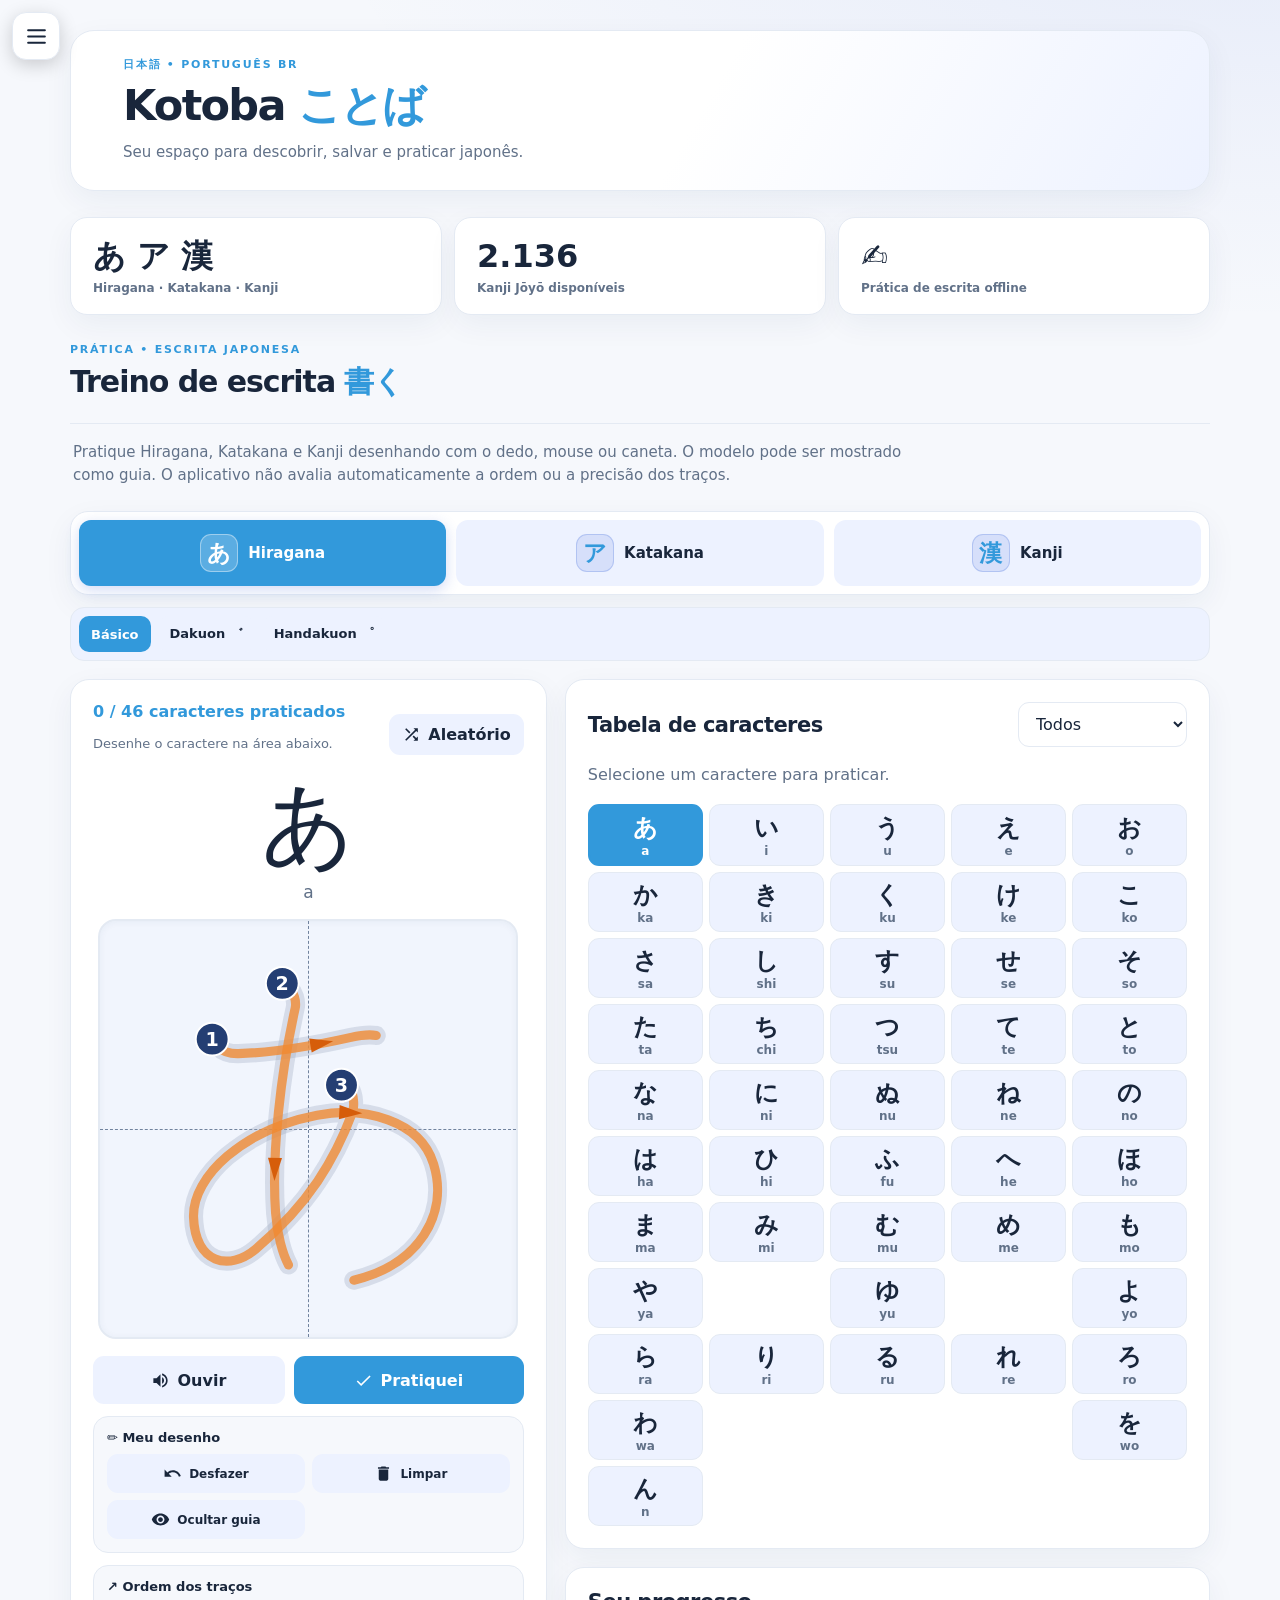
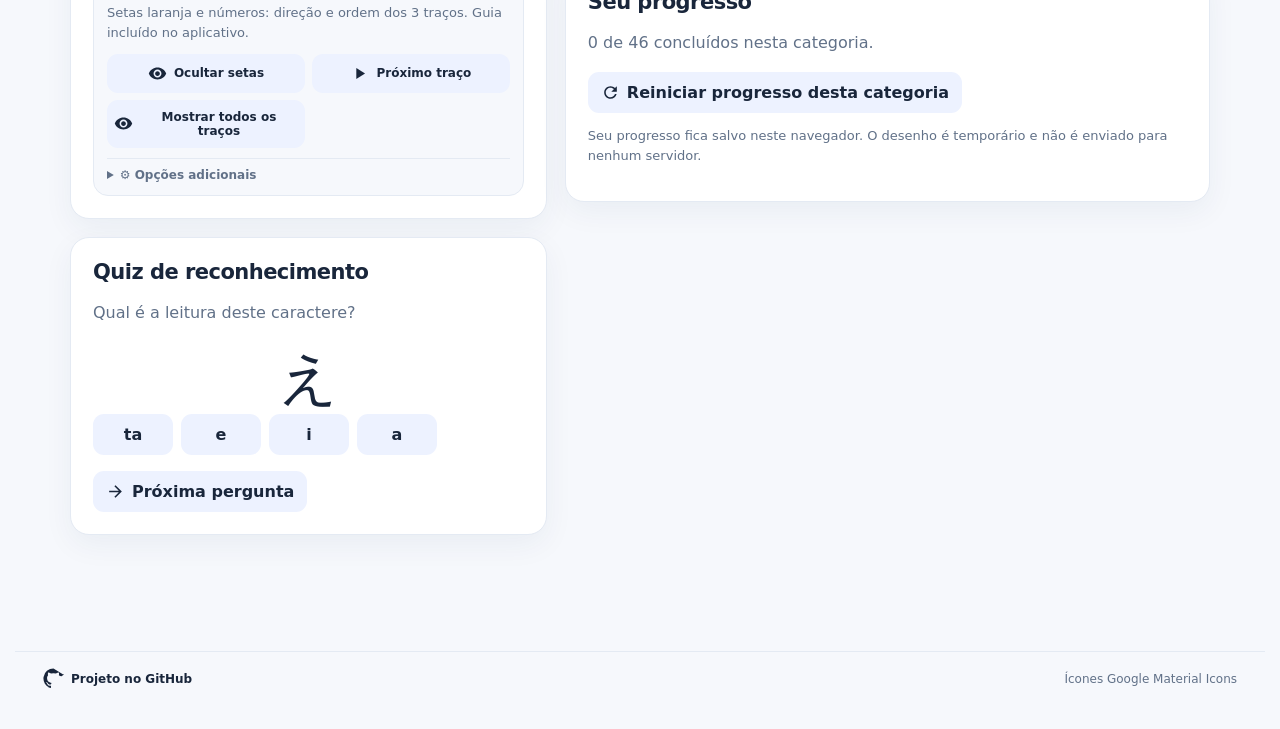
==== commit 1b84e0f6: "v97: adicionar espaço entre nuvem e texto Conta" ====
--- a/pratica.html
+++ b/pratica.html
@@ -12,7 +12,7 @@
 /* Rolagem interna quando a categoria possui mais de 30 kanjis */
 #characters.kanji-scroll{max-height:460px;overflow-y:auto;overscroll-behavior:contain;scrollbar-width:thin;padding-right:8px;align-content:start}
 #characters.kanji-scroll:focus-visible{outline:2px solid var(--accent);outline-offset:3px}
-</style><link rel="stylesheet" href="./layout-compartilhado.css?v=96"><style>
+</style><link rel="stylesheet" href="./layout-compartilhado.css?v=97"><style>
 /* Mesmo sistema visual da página principal Kotoba */
 :root{--bg:#f6f8fc;--card:#fff;--ink:#19263b;--muted:#617188;--line:#e4eaf3;--primary:#315bd6;--accent:#315bd6;--soft:#edf2ff;--writing-surface:#f1f5fd;--shadow:0 10px 30px rgba(26,49,90,.055)}
 :root[data-theme=dark]{--bg:#0d1524;--card:#16243a;--ink:#eef3ff;--muted:#adbed4;--line:#31425c;--primary:#7f9cff;--accent:#7f9cff;--soft:#263b5c;--writing-surface:#233550;--shadow:0 12px 34px rgba(0,0,0,.16)}
@@ -148,7 +148,7 @@
  radial-gradient(circle at 40px 30px,#fff 0 1px,transparent 1.5px),
  radial-gradient(circle at 26px 18px,#fff 0 .8px,transparent 1.3px)!important;
 }
-</style><style id="kotoba-stars-v93">:root[data-theme=dark] .kotoba-settings-options #theme.kotoba-theme-switch::after{content:""!important;display:block!important;position:absolute!important;z-index:1!important;top:6px!important;left:5px!important;right:auto!important;bottom:auto!important;width:48px!important;height:34px!important;opacity:1!important;background-image:url("data:image/svg+xml,%3Csvg%20xmlns%3D%22http%3A%2F%2Fwww.w3.org%2F2000%2Fsvg%22%20width%3D%2248%22%20height%3D%2234%22%20viewBox%3D%220%200%2048%2034%22%3E%3Cg%20fill%3D%22%23fff%22%3E%3Cpath%20d%3D%22M10%201%20C10.6%206.2%2012%207.5%2017%208.3%20C12%209.1%2010.6%2010.5%2010%2016%20C9.4%2010.5%208%209.1%203%208.3%20C8%207.5%209.4%206.2%2010%201Z%22%2F%3E%3Cpath%20d%3D%22M36%205%20C36.5%209%2037.6%2010.3%2041.5%2011%20C37.6%2011.7%2036.5%2013%2036%2017%20C35.5%2013%2034.4%2011.7%2030.5%2011%20C34.4%2010.3%2035.5%209%2036%205Z%22%2F%3E%3Cpath%20d%3D%22M24%2023%20C24.4%2025.5%2025.2%2026.3%2027.5%2026.8%20C25.2%2027.3%2024.4%2028.1%2024%2030.6%20C23.6%2028.1%2022.8%2027.3%2020.5%2026.8%20C22.8%2026.3%2023.6%2025.5%2024%2023Z%22%2F%3E%3C%2Fg%3E%3Cg%20fill%3D%22%23dceaff%22%3E%3Ccircle%20cx%3D%223%22%20cy%3D%2225%22%20r%3D%221%22%2F%3E%3Ccircle%20cx%3D%2218%22%20cy%3D%2219%22%20r%3D%22.8%22%2F%3E%3Ccircle%20cx%3D%2244%22%20cy%3D%2225%22%20r%3D%221%22%2F%3E%3Ccircle%20cx%3D%2227%22%20cy%3D%223%22%20r%3D%22.8%22%2F%3E%3C%2Fg%3E%3C%2Fsvg%3E")!important;background-position:center!important;background-size:48px 34px!important;background-repeat:no-repeat!important;transform:none!important}</style><style id="kotoba-menu-spacing-v94">body>aside.kotoba-swipe-drawer nav>button:not(#theme),body>aside.kotoba-swipe-drawer .kotoba-settings-options>button{display:flex!important;align-items:center!important;gap:12px!important;white-space:nowrap!important}body>aside.kotoba-swipe-drawer .kotoba-menu-emoji{display:inline-flex!important;align-items:center!important;justify-content:center!important;flex:0 0 24px!important;width:24px!important;line-height:1!important;font-size:19px!important}body>aside.kotoba-swipe-drawer .kotoba-menu-label{display:inline-block!important;min-width:0!important}body>aside.kotoba-swipe-drawer .kotoba-settings>summary{display:flex!important;align-items:center!important;gap:12px!important}body>aside.kotoba-swipe-drawer .kotoba-settings>summary .kotoba-settings-chevron{margin-left:auto!important}body>aside.kotoba-swipe-drawer .kotoba-settings-options .kotoba-settings-theme{grid-template-columns:minmax(0,1fr) 96px!important;gap:5px!important}body>aside.kotoba-swipe-drawer .kotoba-settings-theme>span{padding-left:50px!important;box-sizing:border-box!important;font-size:13px!important;line-height:1.3!important}body>aside.kotoba-swipe-drawer .kotoba-settings-options>button{padding-left:14px!important}</style><style id="kotoba-menu-clean-v95">body>aside.kotoba-swipe-drawer nav>button:not(#theme),body>aside.kotoba-swipe-drawer .kotoba-settings-options>button,body>aside.kotoba-swipe-drawer .kotoba-settings>summary{gap:0!important}body>aside.kotoba-swipe-drawer .kotoba-settings-theme>span{padding-left:14px!important}body>aside.kotoba-swipe-drawer .kotoba-menu-label{margin:0!important}</style><style id="kotoba-menu-align-v96">body>aside.kotoba-swipe-drawer nav>button:not(#theme){display:flex!important;align-items:center!important;justify-content:flex-start!important;text-align:left!important;padding-left:30px!important;padding-right:12px!important}body>aside.kotoba-swipe-drawer .kotoba-settings>summary{display:flex!important;align-items:center!important;justify-content:flex-start!important;text-align:left!important;padding-left:30px!important;padding-right:12px!important}body>aside.kotoba-swipe-drawer .kotoba-settings-options>button{display:flex!important;align-items:center!important;justify-content:flex-start!important;text-align:left!important;padding-left:16px!important;padding-right:10px!important}body>aside.kotoba-swipe-drawer .kotoba-settings-theme>span{padding-left:16px!important;text-align:left!important}body>aside.kotoba-swipe-drawer .kotoba-menu-label{display:inline-block!important;text-align:left!important;margin:0!important}body>aside.kotoba-swipe-drawer .kotoba-settings-chevron{margin-left:auto!important}</style></head><body><button type="button" id="kotobaSwipeTrigger" class="kotoba-swipe-trigger" aria-label="Abrir menu de navegação" aria-controls="kotobaSwipeDrawer" aria-expanded="false"><svg viewBox="0 0 24 24" fill="none" stroke="currentColor" stroke-width="2" stroke-linecap="round"><path d="M4 6h16M4 12h16M4 18h16"/></svg></button><div id="kotobaSwipeOverlay" class="kotoba-swipe-overlay" aria-hidden="true"></div><aside class="practice-navigation"><h2 class="visually-hidden">辞 Kotoba</h2><nav class="site-nav" aria-label="Menu principal"><button type="button" data-page="dictionary" onclick="location.href='./index.html#dictionary'"><span class="kotoba-menu-label">Dicionário</span></button><button type="button" data-page="study" onclick="location.href='./index.html#study'"><span class="kotoba-menu-label">Estudar</span></button><button type="button" data-page="writing" class="active" aria-current="page"><span class="kotoba-menu-label">Escrita</span></button><details class="kotoba-settings"><summary aria-label="Expandir configurações"><span class="kotoba-menu-label">Configurações</span><span class="kotoba-settings-chevron" aria-hidden="true">▾</span></summary><div class="kotoba-settings-options"><div class="kotoba-settings-theme"><span>Modo escuro</span><button class="secondary kotoba-theme-switch" id="theme" aria-label="Alternar entre modo claro e escuro" title="Alternar modo claro e escuro">🌙 Escuro</button></div><button type="button" data-page="account" onclick="location.href='./index.html#account'"><span class="kotoba-menu-label">Conta</span></button><button type="button" data-page="backup" onclick="location.href='./index.html#backup'"><span class="kotoba-menu-label">Backup</span></button></div></details></nav></aside><main class="shell practice-shell"><div class="top"><div><div class="eyebrow">日本語 • PORTUGUÊS BR</div><h1>Kotoba <span style="color:var(--primary)">ことば</span></h1><p>Seu espaço para descobrir, salvar e praticar japonês.</p></div></div><div class="practice-dashboard"><div class="practice-stat"><strong>あ ア 漢</strong><small>Hiragana · Katakana · Kanji</small></div><div class="practice-stat"><strong>2.136</strong><small>Kanji Jōyō disponíveis</small></div><div class="practice-stat"><strong>✍</strong><small>Prática de escrita offline</small></div></div><div class="practice-section-heading"><div><div class="eyebrow">PRÁTICA • ESCRITA JAPONESA</div><h2>Treino de escrita <span style="color:var(--primary)">書く</span></h2></div></div><p class="intro">Pratique Hiragana, Katakana e Kanji desenhando com o dedo, mouse ou caneta. O modelo pode ser mostrado como guia. O aplicativo não avalia automaticamente a ordem ou a precisão dos traços.</p><div class="tabs" aria-label="Alfabeto para praticar"><button data-family="hiragana" class="active"><span class="script-icon" aria-hidden="true">あ</span><span>Hiragana</span></button><button data-family="katakana" class="secondary"><span class="script-icon" aria-hidden="true">ア</span><span>Katakana</span></button><button data-family="kanji" class="secondary"><span class="script-icon" aria-hidden="true">漢</span><span>Kanji</span></button></div><div class="subtabs" id="kanaSubmenu" aria-label="Tipo de caracteres"><button data-set="hiragana" class="active">Básico</button><button data-set="hiragana_dakuon" class="secondary">Dakuon ゛</button><button data-set="hiragana_handakuon" class="secondary">Handakuon ゜</button></div><div class="kanji-categories" id="kanjiCategories" hidden><select id="kanjiCategory" aria-label="Categoria de kanjis" hidden tabindex="-1" aria-hidden="true"></select><span id="kanjiCategoryCount" class="notice"></span><div id="kanjiCategoryTiles" class="kanji-category-tiles" role="group" aria-label="Categorias de kanji"></div></div><div class="layout"><div><div class="panel"><div class="row"><div><span class="progress" id="progress">0 caracteres praticados</span><p class="notice" id="status">Escolha um caractere para começar.</p></div><button class="secondary" id="random">🎲 Aleatório</button></div><div class="target" id="target">あ</div><div class="subtitle" id="reading">a</div><div class="canvas-wrap"><div class="hint" id="hint">あ</div><canvas id="pad" aria-label="Área para praticar escrita"></canvas><svg id="strokeOverlay" class="stroke-overlay" viewBox="0 0 109 109" aria-hidden="true"></svg></div><div class="practice-actions"><div class="action-primary"><button id="speak" class="secondary">🔊 Ouvir</button><button id="done">✓ Pratiquei</button></div><div class="action-group"><div class="action-label">✏️ Meu desenho</div><div class="action-grid"><button id="undo" class="secondary">↶ Desfazer</button><button id="clear" class="secondary">🗑 Limpar</button><button id="guide" class="secondary">◉ Ocultar guia</button></div></div><div class="action-group"><div class="action-label">↗ Ordem dos traços</div><p class="stroke-help" id="strokeHelp" aria-live="polite">Carregando a ordem dos traços…</p><div class="action-grid"><button class="secondary" id="toggleArrows">↗ Ocultar setas</button><button class="secondary" id="stepStroke">▶ Próximo traço</button><button class="secondary" id="allStrokes">Mostrar todos os traços</button></div><details class="advanced-actions"><summary>⚙️ Opções adicionais</summary><button class="secondary" id="downloadStrokes">✓ Verificar setas offline</button></details></div></div></div><div class="panel"><h2>Quiz de reconhecimento</h2><p>Qual é a leitura deste caractere?</p><div class="target" id="quizChar" style="font-size:58px">あ</div><div class="buttons" id="quizOptions"></div><p id="quizFeedback" aria-live="polite"></p><button class="secondary" id="nextQuiz">Próxima pergunta</button></div></div><div><div class="panel"><div class="row"><h2 style="margin:0">Tabela de caracteres</h2><select id="filter" aria-label="Filtrar caracteres"><option value="all">Todos</option><option value="pending">Não praticados</option><option value="done">Praticados</option></select></div><p>Selecione um caractere para praticar.</p><div class="grid" id="characters"></div></div><div class="panel"><h2>Seu progresso</h2><p id="summary">0 caracteres praticados</p><button class="secondary" id="reset">Reiniciar progresso desta categoria</button><p class="notice">Seu progresso fica salvo neste navegador. O desenho é temporário e não é enviado para nenhum servidor.</p></div></div></div></main><script src="./kanji-dados.js"></script><script>window.KOTOBA_STROKES={"い":["M21.5,29.66c2.01,2.17,2.61,4.68,2.17,7.43c-3.09,19.16-1.03,32.01,7.93,41.45c6.12,6.45,6.26,3.14,7.04-5.21","M72.96,36.51c9.44,8.05,17.79,18.82,18.41,33.83"],"あ":["M31.01,33c0.88,0.88,2.75,1.82,5.25,1.75c8.62-0.25,20-2.12,29.5-4.25c1.51-0.34,4.62-0.88,6.62-0.5","M49.76,17.62c0.88,1,1.82,3.26,1.38,5.25c-3.75,16.75-6.25,38.13-5.13,53.63c0.41,5.7,1.88,10.88,3.38,13.62","M65.63,44.12c0.75,1.12,1.16,4.39,0.5,6.12c-4.62,12.26-11.24,23.76-25.37,35.76c-6.86,5.83-15.88,3.75-16.25-8.38c-0.34-10.87,13.38-23.12,32.38-26.74c12.42-2.37,27,1.38,30.5,12.75c4.05,13.18-3.76,26.37-20.88,30.49"],"う":["M42,15.5c5.62,2.12,9.62,3,12.88,3c8.27,0,8,1.12-0.38,5.5","M33,42.38c2.12,1.12,4.12,2.88,8.5,1.38c4.38-1.5,12.75-7.12,18.5-7c5.75,0.12,10.25,5,10.25,18c0,15.49-8.25,30.24-24.37,41.24"],"え":["M40.52,13.25c5.62,2.12,10,3,14.12,3c8.27,0,8,1.12-0.38,5.5","M32.52,45.12c1.88,1.25,4.5,1.75,7.38,0.62c3.29-1.29,17-7.88,21.25-9.88c4.25-2,8.32,0.04,4.38,4.62c-12.26,14.27-27.26,31.52-39.51,44.4c-3.26,3.42-0.58,3.54,1.5,1.37c13.5-14.12,18.12-20.12,23.62-20.12c7.13,0,3.5,16.75,6.75,22.38c3.25,5.63,19.12,3.75,26.12,2.12"],"ア":["M23.5,26.25c2.41,1.56,3.98,1.44,8.51,0.75c11.4-1.75,37.77-5.5,48.28-6.78c5.23-0.64,7.99,2.06,2.62,6.04c-6.75,5-13.12,9.5-23.25,16","M53.12,41.12c0.79,1.5,1.02,3.24,0.58,5.28c-4.04,18.48-9.92,31.85-19.92,45.48"],"ウ":["M53.25,14.62c1,1.12,1.25,3,1.25,4.62c0,1.62,0,10.76,0,12.64","M26.5,31.25c1,1.12,1.22,3,1.25,4.62c0.09,4.45,0.29,10.95,0.45,16.37c0.07,2.5,0.14,4.77,0.18,6.5","M29.12,35.88c19.38-2.25,40.25-4.25,49-5.5c8.75-1.25,8.28,0.84,6.25,6.88c-5,14.88-20.12,43.5-41,56.62"],"イ":["M69.75,16.75c0.12,1.75-0.34,3.86-1.62,5.5c-10.13,12.87-23.75,29.63-45.63,42.87","M56.38,43.88c1,1.12,1.25,3,1.25,4.62c0,1.62,0,32.75,0,34.62c0,1.87-0.13,9.13-0.13,11.76"],"エ":["M31.87,35.68c2.32,0.71,5.14,0.66,7.48,0.29c8.57-1.35,22.4-2.85,33.66-3.85c2.26-0.2,4.52-0.19,6.77,0.22","M53.34,38.13c1,1.12,1.31,3,1.25,4.62c-0.18,4.74-0.51,12.89-0.83,22.25c-0.08,2.31-0.16,4.7-0.23,7.12","M19,75.46c3.41,0.94,7.57,0.88,11.01,0.39c17.78-2.48,34.53-3.86,50.55-3.9c3.34-0.01,7.23,0.42,10.46,1.8"],"日":["M31.5,24.5c1.12,1.12,1.74,2.75,1.74,4.75c0,1.6-0.16,38.11-0.09,53.5c0.02,3.82,0.05,6.35,0.09,6.75","M33.48,26c0.8-0.05,37.67-3.01,40.77-3.25c3.19-0.25,5,1.75,5,4.25c0,4-0.22,40.84-0.23,56c0,3.48,0,5.72,0,6","M34.22,55.25c7.78-0.5,35.9-2.5,44.06-2.75","M34.23,86.5c10.52-0.75,34.15-2.12,43.81-2.25"],"月":["M34.25,16.25c1,1,1.48,2.38,1.5,4c0.38,33.62,2.38,59.38-11,73.25","M36.25,19c4.12-0.62,31.49-4.78,33.25-5c4-0.5,5.5,1.12,5.5,4.75c0,2.76-0.5,49.25-0.5,69.5c0,13-6.25,4-8.75,1.75","M37.25,38c10.25-1.5,27.25-3.75,36.25-4.5","M37,58.25c8.75-1.12,27-3.5,36.25-4"],"火":["M24.25,34c3.27,3.33,8.5,13,9.5,17.75","M83,27.25c0.5,1.38,0.22,2.74-0.5,4.25c-2.38,5-7.5,12.12-12.75,17.25","M52.5,14.25c1,1.25,1.5,3.12,1.5,5C54,69,39.62,80,21,91.5","M52.75,50c12.49,14.06,25.01,28.42,33.62,36.13c2.7,2.42,4.9,4.02,8.38,4.87"],"水":["M52.77,15.08c1.08,1.08,1.67,2.49,1.76,5.52c0.4,14.55-0.26,62.16-0.26,67.12c0,9.78-7.52,0.03-9.02-1.22","M17.5,45.75c1.75,0.62,3.73,0.43,5.25,0C25.88,44.88,36.09,41,38.59,40s4.47,1.24,3.75,3.5C39,54,28.25,69,19,74.75","M81.22,27.5c-0.22,1.25-0.72,2.25-1.52,2.97c-5.64,5.1-12.45,9.78-22.45,13.78","M57,46c8.82,10.73,19.23,21.46,28.42,27.42c2.16,1.4,4.52,3,7.08,3.58"]};
+</style><style id="kotoba-stars-v93">:root[data-theme=dark] .kotoba-settings-options #theme.kotoba-theme-switch::after{content:""!important;display:block!important;position:absolute!important;z-index:1!important;top:6px!important;left:5px!important;right:auto!important;bottom:auto!important;width:48px!important;height:34px!important;opacity:1!important;background-image:url("data:image/svg+xml,%3Csvg%20xmlns%3D%22http%3A%2F%2Fwww.w3.org%2F2000%2Fsvg%22%20width%3D%2248%22%20height%3D%2234%22%20viewBox%3D%220%200%2048%2034%22%3E%3Cg%20fill%3D%22%23fff%22%3E%3Cpath%20d%3D%22M10%201%20C10.6%206.2%2012%207.5%2017%208.3%20C12%209.1%2010.6%2010.5%2010%2016%20C9.4%2010.5%208%209.1%203%208.3%20C8%207.5%209.4%206.2%2010%201Z%22%2F%3E%3Cpath%20d%3D%22M36%205%20C36.5%209%2037.6%2010.3%2041.5%2011%20C37.6%2011.7%2036.5%2013%2036%2017%20C35.5%2013%2034.4%2011.7%2030.5%2011%20C34.4%2010.3%2035.5%209%2036%205Z%22%2F%3E%3Cpath%20d%3D%22M24%2023%20C24.4%2025.5%2025.2%2026.3%2027.5%2026.8%20C25.2%2027.3%2024.4%2028.1%2024%2030.6%20C23.6%2028.1%2022.8%2027.3%2020.5%2026.8%20C22.8%2026.3%2023.6%2025.5%2024%2023Z%22%2F%3E%3C%2Fg%3E%3Cg%20fill%3D%22%23dceaff%22%3E%3Ccircle%20cx%3D%223%22%20cy%3D%2225%22%20r%3D%221%22%2F%3E%3Ccircle%20cx%3D%2218%22%20cy%3D%2219%22%20r%3D%22.8%22%2F%3E%3Ccircle%20cx%3D%2244%22%20cy%3D%2225%22%20r%3D%221%22%2F%3E%3Ccircle%20cx%3D%2227%22%20cy%3D%223%22%20r%3D%22.8%22%2F%3E%3C%2Fg%3E%3C%2Fsvg%3E")!important;background-position:center!important;background-size:48px 34px!important;background-repeat:no-repeat!important;transform:none!important}</style><style id="kotoba-menu-spacing-v94">body>aside.kotoba-swipe-drawer nav>button:not(#theme),body>aside.kotoba-swipe-drawer .kotoba-settings-options>button{display:flex!important;align-items:center!important;gap:12px!important;white-space:nowrap!important}body>aside.kotoba-swipe-drawer .kotoba-menu-emoji{display:inline-flex!important;align-items:center!important;justify-content:center!important;flex:0 0 24px!important;width:24px!important;line-height:1!important;font-size:19px!important}body>aside.kotoba-swipe-drawer .kotoba-menu-label{display:inline-block!important;min-width:0!important}body>aside.kotoba-swipe-drawer .kotoba-settings>summary{display:flex!important;align-items:center!important;gap:12px!important}body>aside.kotoba-swipe-drawer .kotoba-settings>summary .kotoba-settings-chevron{margin-left:auto!important}body>aside.kotoba-swipe-drawer .kotoba-settings-options .kotoba-settings-theme{grid-template-columns:minmax(0,1fr) 96px!important;gap:5px!important}body>aside.kotoba-swipe-drawer .kotoba-settings-theme>span{padding-left:50px!important;box-sizing:border-box!important;font-size:13px!important;line-height:1.3!important}body>aside.kotoba-swipe-drawer .kotoba-settings-options>button{padding-left:14px!important}</style><style id="kotoba-menu-clean-v95">body>aside.kotoba-swipe-drawer nav>button:not(#theme),body>aside.kotoba-swipe-drawer .kotoba-settings-options>button,body>aside.kotoba-swipe-drawer .kotoba-settings>summary{gap:0!important}body>aside.kotoba-swipe-drawer .kotoba-settings-theme>span{padding-left:14px!important}body>aside.kotoba-swipe-drawer .kotoba-menu-label{margin:0!important}</style><style id="kotoba-menu-align-v96">body>aside.kotoba-swipe-drawer nav>button:not(#theme){display:flex!important;align-items:center!important;justify-content:flex-start!important;text-align:left!important;padding-left:30px!important;padding-right:12px!important}body>aside.kotoba-swipe-drawer .kotoba-settings>summary{display:flex!important;align-items:center!important;justify-content:flex-start!important;text-align:left!important;padding-left:30px!important;padding-right:12px!important}body>aside.kotoba-swipe-drawer .kotoba-settings-options>button{display:flex!important;align-items:center!important;justify-content:flex-start!important;text-align:left!important;padding-left:16px!important;padding-right:10px!important}body>aside.kotoba-swipe-drawer .kotoba-settings-theme>span{padding-left:16px!important;text-align:left!important}body>aside.kotoba-swipe-drawer .kotoba-menu-label{display:inline-block!important;text-align:left!important;margin:0!important}body>aside.kotoba-swipe-drawer .kotoba-settings-chevron{margin-left:auto!important}</style><style id="kotoba-account-gap-v97">body>aside.kotoba-swipe-drawer .kotoba-settings-options>button[data-page="account"]{gap:9px!important}body>aside.kotoba-swipe-drawer .kotoba-account-cloud{display:inline-flex!important;align-items:center!important;justify-content:center!important;flex:none!important;line-height:1!important;font-size:17px!important}body>aside.kotoba-swipe-drawer .kotoba-settings-options>button[data-page="account"] .kotoba-menu-label{margin:0!important}</style></head><body><button type="button" id="kotobaSwipeTrigger" class="kotoba-swipe-trigger" aria-label="Abrir menu de navegação" aria-controls="kotobaSwipeDrawer" aria-expanded="false"><svg viewBox="0 0 24 24" fill="none" stroke="currentColor" stroke-width="2" stroke-linecap="round"><path d="M4 6h16M4 12h16M4 18h16"/></svg></button><div id="kotobaSwipeOverlay" class="kotoba-swipe-overlay" aria-hidden="true"></div><aside class="practice-navigation"><h2 class="visually-hidden">辞 Kotoba</h2><nav class="site-nav" aria-label="Menu principal"><button type="button" data-page="dictionary" onclick="location.href='./index.html#dictionary'"><span class="kotoba-menu-label">Dicionário</span></button><button type="button" data-page="study" onclick="location.href='./index.html#study'"><span class="kotoba-menu-label">Estudar</span></button><button type="button" data-page="writing" class="active" aria-current="page"><span class="kotoba-menu-label">Escrita</span></button><details class="kotoba-settings"><summary aria-label="Expandir configurações"><span class="kotoba-menu-label">Configurações</span><span class="kotoba-settings-chevron" aria-hidden="true">▾</span></summary><div class="kotoba-settings-options"><div class="kotoba-settings-theme"><span>Modo escuro</span><button class="secondary kotoba-theme-switch" id="theme" aria-label="Alternar entre modo claro e escuro" title="Alternar modo claro e escuro">🌙 Escuro</button></div><button type="button" data-page="account" onclick="location.href='./index.html#account'"><span class="kotoba-account-cloud" aria-hidden="true">☁️</span><span class="kotoba-menu-label">Conta</span></button><button type="button" data-page="backup" onclick="location.href='./index.html#backup'"><span class="kotoba-menu-label">Backup</span></button></div></details></nav></aside><main class="shell practice-shell"><div class="top"><div><div class="eyebrow">日本語 • PORTUGUÊS BR</div><h1>Kotoba <span style="color:var(--primary)">ことば</span></h1><p>Seu espaço para descobrir, salvar e praticar japonês.</p></div></div><div class="practice-dashboard"><div class="practice-stat"><strong>あ ア 漢</strong><small>Hiragana · Katakana · Kanji</small></div><div class="practice-stat"><strong>2.136</strong><small>Kanji Jōyō disponíveis</small></div><div class="practice-stat"><strong>✍</strong><small>Prática de escrita offline</small></div></div><div class="practice-section-heading"><div><div class="eyebrow">PRÁTICA • ESCRITA JAPONESA</div><h2>Treino de escrita <span style="color:var(--primary)">書く</span></h2></div></div><p class="intro">Pratique Hiragana, Katakana e Kanji desenhando com o dedo, mouse ou caneta. O modelo pode ser mostrado como guia. O aplicativo não avalia automaticamente a ordem ou a precisão dos traços.</p><div class="tabs" aria-label="Alfabeto para praticar"><button data-family="hiragana" class="active"><span class="script-icon" aria-hidden="true">あ</span><span>Hiragana</span></button><button data-family="katakana" class="secondary"><span class="script-icon" aria-hidden="true">ア</span><span>Katakana</span></button><button data-family="kanji" class="secondary"><span class="script-icon" aria-hidden="true">漢</span><span>Kanji</span></button></div><div class="subtabs" id="kanaSubmenu" aria-label="Tipo de caracteres"><button data-set="hiragana" class="active">Básico</button><button data-set="hiragana_dakuon" class="secondary">Dakuon ゛</button><button data-set="hiragana_handakuon" class="secondary">Handakuon ゜</button></div><div class="kanji-categories" id="kanjiCategories" hidden><select id="kanjiCategory" aria-label="Categoria de kanjis" hidden tabindex="-1" aria-hidden="true"></select><span id="kanjiCategoryCount" class="notice"></span><div id="kanjiCategoryTiles" class="kanji-category-tiles" role="group" aria-label="Categorias de kanji"></div></div><div class="layout"><div><div class="panel"><div class="row"><div><span class="progress" id="progress">0 caracteres praticados</span><p class="notice" id="status">Escolha um caractere para começar.</p></div><button class="secondary" id="random">🎲 Aleatório</button></div><div class="target" id="target">あ</div><div class="subtitle" id="reading">a</div><div class="canvas-wrap"><div class="hint" id="hint">あ</div><canvas id="pad" aria-label="Área para praticar escrita"></canvas><svg id="strokeOverlay" class="stroke-overlay" viewBox="0 0 109 109" aria-hidden="true"></svg></div><div class="practice-actions"><div class="action-primary"><button id="speak" class="secondary">🔊 Ouvir</button><button id="done">✓ Pratiquei</button></div><div class="action-group"><div class="action-label">✏️ Meu desenho</div><div class="action-grid"><button id="undo" class="secondary">↶ Desfazer</button><button id="clear" class="secondary">🗑 Limpar</button><button id="guide" class="secondary">◉ Ocultar guia</button></div></div><div class="action-group"><div class="action-label">↗ Ordem dos traços</div><p class="stroke-help" id="strokeHelp" aria-live="polite">Carregando a ordem dos traços…</p><div class="action-grid"><button class="secondary" id="toggleArrows">↗ Ocultar setas</button><button class="secondary" id="stepStroke">▶ Próximo traço</button><button class="secondary" id="allStrokes">Mostrar todos os traços</button></div><details class="advanced-actions"><summary>⚙️ Opções adicionais</summary><button class="secondary" id="downloadStrokes">✓ Verificar setas offline</button></details></div></div></div><div class="panel"><h2>Quiz de reconhecimento</h2><p>Qual é a leitura deste caractere?</p><div class="target" id="quizChar" style="font-size:58px">あ</div><div class="buttons" id="quizOptions"></div><p id="quizFeedback" aria-live="polite"></p><button class="secondary" id="nextQuiz">Próxima pergunta</button></div></div><div><div class="panel"><div class="row"><h2 style="margin:0">Tabela de caracteres</h2><select id="filter" aria-label="Filtrar caracteres"><option value="all">Todos</option><option value="pending">Não praticados</option><option value="done">Praticados</option></select></div><p>Selecione um caractere para praticar.</p><div class="grid" id="characters"></div></div><div class="panel"><h2>Seu progresso</h2><p id="summary">0 caracteres praticados</p><button class="secondary" id="reset">Reiniciar progresso desta categoria</button><p class="notice">Seu progresso fica salvo neste navegador. O desenho é temporário e não é enviado para nenhum servidor.</p></div></div></div></main><script src="./kanji-dados.js"></script><script>window.KOTOBA_STROKES={"い":["M21.5,29.66c2.01,2.17,2.61,4.68,2.17,7.43c-3.09,19.16-1.03,32.01,7.93,41.45c6.12,6.45,6.26,3.14,7.04-5.21","M72.96,36.51c9.44,8.05,17.79,18.82,18.41,33.83"],"あ":["M31.01,33c0.88,0.88,2.75,1.82,5.25,1.75c8.62-0.25,20-2.12,29.5-4.25c1.51-0.34,4.62-0.88,6.62-0.5","M49.76,17.62c0.88,1,1.82,3.26,1.38,5.25c-3.75,16.75-6.25,38.13-5.13,53.63c0.41,5.7,1.88,10.88,3.38,13.62","M65.63,44.12c0.75,1.12,1.16,4.39,0.5,6.12c-4.62,12.26-11.24,23.76-25.37,35.76c-6.86,5.83-15.88,3.75-16.25-8.38c-0.34-10.87,13.38-23.12,32.38-26.74c12.42-2.37,27,1.38,30.5,12.75c4.05,13.18-3.76,26.37-20.88,30.49"],"う":["M42,15.5c5.62,2.12,9.62,3,12.88,3c8.27,0,8,1.12-0.38,5.5","M33,42.38c2.12,1.12,4.12,2.88,8.5,1.38c4.38-1.5,12.75-7.12,18.5-7c5.75,0.12,10.25,5,10.25,18c0,15.49-8.25,30.24-24.37,41.24"],"え":["M40.52,13.25c5.62,2.12,10,3,14.12,3c8.27,0,8,1.12-0.38,5.5","M32.52,45.12c1.88,1.25,4.5,1.75,7.38,0.62c3.29-1.29,17-7.88,21.25-9.88c4.25-2,8.32,0.04,4.38,4.62c-12.26,14.27-27.26,31.52-39.51,44.4c-3.26,3.42-0.58,3.54,1.5,1.37c13.5-14.12,18.12-20.12,23.62-20.12c7.13,0,3.5,16.75,6.75,22.38c3.25,5.63,19.12,3.75,26.12,2.12"],"ア":["M23.5,26.25c2.41,1.56,3.98,1.44,8.51,0.75c11.4-1.75,37.77-5.5,48.28-6.78c5.23-0.64,7.99,2.06,2.62,6.04c-6.75,5-13.12,9.5-23.25,16","M53.12,41.12c0.79,1.5,1.02,3.24,0.58,5.28c-4.04,18.48-9.92,31.85-19.92,45.48"],"ウ":["M53.25,14.62c1,1.12,1.25,3,1.25,4.62c0,1.62,0,10.76,0,12.64","M26.5,31.25c1,1.12,1.22,3,1.25,4.62c0.09,4.45,0.29,10.95,0.45,16.37c0.07,2.5,0.14,4.77,0.18,6.5","M29.12,35.88c19.38-2.25,40.25-4.25,49-5.5c8.75-1.25,8.28,0.84,6.25,6.88c-5,14.88-20.12,43.5-41,56.62"],"イ":["M69.75,16.75c0.12,1.75-0.34,3.86-1.62,5.5c-10.13,12.87-23.75,29.63-45.63,42.87","M56.38,43.88c1,1.12,1.25,3,1.25,4.62c0,1.62,0,32.75,0,34.62c0,1.87-0.13,9.13-0.13,11.76"],"エ":["M31.87,35.68c2.32,0.71,5.14,0.66,7.48,0.29c8.57-1.35,22.4-2.85,33.66-3.85c2.26-0.2,4.52-0.19,6.77,0.22","M53.34,38.13c1,1.12,1.31,3,1.25,4.62c-0.18,4.74-0.51,12.89-0.83,22.25c-0.08,2.31-0.16,4.7-0.23,7.12","M19,75.46c3.41,0.94,7.57,0.88,11.01,0.39c17.78-2.48,34.53-3.86,50.55-3.9c3.34-0.01,7.23,0.42,10.46,1.8"],"日":["M31.5,24.5c1.12,1.12,1.74,2.75,1.74,4.75c0,1.6-0.16,38.11-0.09,53.5c0.02,3.82,0.05,6.35,0.09,6.75","M33.48,26c0.8-0.05,37.67-3.01,40.77-3.25c3.19-0.25,5,1.75,5,4.25c0,4-0.22,40.84-0.23,56c0,3.48,0,5.72,0,6","M34.22,55.25c7.78-0.5,35.9-2.5,44.06-2.75","M34.23,86.5c10.52-0.75,34.15-2.12,43.81-2.25"],"月":["M34.25,16.25c1,1,1.48,2.38,1.5,4c0.38,33.62,2.38,59.38-11,73.25","M36.25,19c4.12-0.62,31.49-4.78,33.25-5c4-0.5,5.5,1.12,5.5,4.75c0,2.76-0.5,49.25-0.5,69.5c0,13-6.25,4-8.75,1.75","M37.25,38c10.25-1.5,27.25-3.75,36.25-4.5","M37,58.25c8.75-1.12,27-3.5,36.25-4"],"火":["M24.25,34c3.27,3.33,8.5,13,9.5,17.75","M83,27.25c0.5,1.38,0.22,2.74-0.5,4.25c-2.38,5-7.5,12.12-12.75,17.25","M52.5,14.25c1,1.25,1.5,3.12,1.5,5C54,69,39.62,80,21,91.5","M52.75,50c12.49,14.06,25.01,28.42,33.62,36.13c2.7,2.42,4.9,4.02,8.38,4.87"],"水":["M52.77,15.08c1.08,1.08,1.67,2.49,1.76,5.52c0.4,14.55-0.26,62.16-0.26,67.12c0,9.78-7.52,0.03-9.02-1.22","M17.5,45.75c1.75,0.62,3.73,0.43,5.25,0C25.88,44.88,36.09,41,38.59,40s4.47,1.24,3.75,3.5C39,54,28.25,69,19,74.75","M81.22,27.5c-0.22,1.25-0.72,2.25-1.52,2.97c-5.64,5.1-12.45,9.78-22.45,13.78","M57,46c8.82,10.73,19.23,21.46,28.42,27.42c2.16,1.4,4.52,3,7.08,3.58"]};
 window.KOTOBA_STROKES=Object.assign(window.KOTOBA_STROKES||{},{"お":["M22.88,35.12c1.38,1,3.62,2.38,6,2.12c2.38-0.26,19.62-5.12,21.12-5.74c1.5-0.62,4-1.25,5.88-2","M41.5,16.12c2.25,1,3.59,4.39,3.12,7.38c-2.5,16.12-3.37,45.53-2.25,58.38c0.75,8.62-0.64,10.45-7.12,7.12c-5.13-2.62-13.75-8-13.75-12.38c0-7.5,24.38-23.62,44.75-23.62c17.25,0,25,8.25,25,17.25c0,8.25-9.38,18.88-26.75,21","M73,22.12c5.38,2.62,8.88,5.88,10.62,8.25c2.27,3.08,0.38,4.5-1.12,5"],"か":["M24.62,38.62c1.88,1.62,4.65,2.33,8.62,1c25.5-8.5,29.5-4.13,29.5,7.62c0,9.38-1.24,17.46-4.25,25.25c-7.62,19.76-10.87,17.39-16.12,10.89","M48.5,17.5c1,1.38,1.29,4.7,0.5,7.12c-5,15.25-18.02,40.93-19.62,43.88c-3.12,5.75-6.38,11.88-9.38,16.25","M77.37,31.62c7.5,6.88,13.25,15.75,15,24.88"],"き":["M30.5,30.25c1.88,0.75,4.64,1.06,5.88,0.88c6.75-1,22.25-4.5,26.5-6c2.17-0.76,3.5-1.25,4.88-2.12","M36.25,48.7c2.01,0.85,4.97,1.2,6.29,0.99c7.23-1.13,23.82-5.09,28.37-6.79c2.32-0.86,3.75-1.41,5.22-2.4","M42,14.12c1.5,0.88,3.13,2.94,4,5.12c5.5,13.76,16,29.26,26.37,40.76c7.64,8.47,9.12,9.38-6,3.88","M33.75,83.25c10.62,9.75,27.25,8.62,38.12,5"],"く":["M60.66,15c0.5,1.62,0.35,5.44-1,7.38c-6.75,9.62-14.3,19.08-18.62,24.5c-4,5-3.79,7.03-0.88,11c5.5,7.5,12.75,18.75,17.62,27.25c1.48,2.59,2.75,4.75,4.5,8.62"],"け":["M24.67,19.75c1.25,1.5,2.62,3.75,2.12,6.38c-3,15.88-6.5,29.5-4.88,44.62c2.02,18.84,2.25,4.75,6.75-3.5","M53.67,38.62c2.12,1.38,4.28,1.89,6.88,1.5c8.25-1.25,15.39-2.57,20.62-4c2.76-0.74,5.26-1.12,6.88-1.12","M71.67,14.38c2.13,1.37,2.88,3.35,2.88,5.12c0,11.62,0.12,20.38,0.12,30.12c0,20.75-0.62,30.88-12.5,42.25"],"こ":["M34.75,26.75c1.12,0.88,2.91,2.01,6,1.5c7.62-1.25,14.11-2.56,22.38-2.62c15.5-0.12,5.88,5-5.75,9","M30,68.12c2.25,14.5,15.26,17.96,31,16.75c6.5-0.5,11.88-1.25,17.62-2.88"],"さ":["M27,38.9c2.42,1.33,5.38,1.47,8.32,1.06c8.79-1.24,28.67-7.76,34.15-10.43c2.79-1.36,3.78-1.91,6.28-3.53","M41.5,13.88c1.5,0.88,3.63,2.94,4.5,5.12c5.5,13.75,15.25,27.62,26.87,39.5c7.98,8.15,6.38,10-6,3.12","M35.25,80.5c4.5,11.75,20.88,12.5,38.38,7.5"],"す":["M15.5,37.12c2.88,2.12,6.94,1.51,12.75,0.25c16.12-3.5,36.14-5.38,46.62-6.5c7-0.75,11.88-0.62,17.75,0.12","M57.62,13.38c2,1.5,2.75,3.25,2.75,5.88c0,10.38,0,35.12,0,40.75c0,14.62-15.62,16.38-15.62,1.75c0-14.25,18-14.12,18,6.38c0,13.25-7.75,21.5-16,28.38"],"せ":["M16.5,49.93c2.88,2.42,6.86,1.57,12.75,0.53c19-3.34,33-5.72,47.12-7.64c6.99-0.95,11.88-1.21,17.75-0.36","M69.74,17.75c2,1.5,2.75,3.25,2.75,5.88c0,10.38,0,17.88,0,23.5c0,25.62-5.75,23.25-11.88,19","M35.62,26.25c2,1.5,2.75,3.25,2.75,5.88c0,10.38,0,28.38,0,34c0,14.5,6.38,19.55,20.14,19.55c10.24,0,13.74,0.07,22.61-1.68"],"し":["M39.12,17.5c1.25,3.12,0.93,6.74,0.38,10.25c-2.12,13.5-3,26.5-3,39.12c0,27.38,19.88,30.12,45.5,17.25"],"そ":["M38.4,22c1.88,1.25,4.98,1.05,7.5,0.38c6.5-1.75,13.25-3.75,19.38-5.38c4.63-1.23,7.18,2.06,3.62,5.25c-12.12,10.87-31.14,24.4-40,30.25c-6.25,4.12-5.88,5.75,1.38,3.88c17.08-4.42,35.96-8.68,50.12-10.38c9.38-1.12,9.62,0.12,0.5,1.38c-15.82,2.17-34.38,14.25-34.38,26.5c0,12.88,11.62,20.38,31.5,16.62"],"ち":["M24.5,32.62c1.38,0.62,3.88,1.51,6.38,1.12c6.5-1,18.25-4.12,26.88-6c2.64-0.57,5.38-1.5,7.62-2.38","M45.62,15.62c0.75,1.25,0.71,3.58,0.38,5.25c-3,15-4.25,22.59-8.38,38.62c-3.25,12.62-5.38,11.12,3.62,4.38c8.29-6.21,19.75-9.5,28.5-9.5c8.62,0,14.58,5.88,14.5,14.5c-0.12,13.5-16.5,20.62-29.88,23.25"],"つ":["M14,44.75c1.88,1.62,4.68,2.09,8.12,0.62c17.88-7.62,30-11.12,44.88-10.88c12.56,0.21,22.98,7.17,22.87,19.17c-0.18,18.77-24.75,28.71-45.01,32.08"],"て":["M20.5,26.38c1.87,1.62,4.42,1.97,8.12,1.37c21.75-3.5,33-5.12,50.12-8.38c12.34-2.34,13-0.88,0.38,1.38c-17.89,3.19-33.78,19.12-33.78,37.62c0,20.5,17.91,30.25,35.16,30.25"],"た":["M24.38,35.38c1.38,0.62,3.88,1.51,6.38,1.12c6.5-1,16.25-2.88,24.88-4.75c2.64-0.57,5.38-1.5,7.62-2.38","M45,16.88c0.75,1.25,0.87,3.62,0.38,5.25c-6.35,20.94-12.75,36.37-18.88,52.37c-1.36,3.56-4.75,11.75-6,14.62","M56.38,53.25c12.38-2.75,18.25-3.7,23.62-3.12c15.12,1.62-1.12,2.25-4.25,4.88","M54.13,82.25c4.38,7,14.25,8.12,34.5,5.62"],"と":["M35.5,18.38c1.74,0.74,3.62,2.62,4.12,5.37c0.5,2.75,4.75,25,5.38,28.12","M78.12,25.5c0.25,1.88,0.04,4.09-2.25,5.75c-6.37,4.63-13.22,8.49-22.75,15.25c-12.88,9.12-21.62,18.38-21.62,27.5c0,10.12,8.5,13.88,26.88,13.88c6.25,0,14.75-0.12,21.62-1.25"]});
 window.KOTOBA_STROKES=Object.assign(window.KOTOBA_STROKES||{},{"に":["M24.53,22.75c1.25,1.5,1.62,3.75,1.12,6.38c-3,15.88-9,32.5-7.38,47.62c2.02,18.84,4.5,5.75,8.5-3.5","M53.2,30.64c0.96,0.79,2.44,1.58,5.1,1.35c6.98-0.61,15.01-3.3,22.04-3.36c13.19-0.11,1.5,3.75-8.39,7.35","M52.53,68c1.76,12.92,11.92,16.01,24.23,14.93c5.08-0.45,8.9-0.8,14.27-2.06"],"な":["M22.88,28.96c1.18,0.58,3.3,1.1,5.47,1.05c5.53-0.13,10.9-0.98,16.52-2.42c4.82-1.23,9.13-3.12,11.38-4.22","M42.99,14c0.63,0.89,0.56,2.52,0.31,3.72c-2.96,14.16-7.95,26.56-14.25,37.87c-2.05,3.69-4.25,7.24-6.55,10.65","M72.26,23.25c6.88,2.5,12.62,5.62,14.75,9.5c4.06,7.41-0.25,3.38-3.5,3.88","M68.88,44.62c-1,1.88-2.14,5.24-1.88,8.25c0.62,7,1.5,13.12,1.5,20.62c0,20-27.88,19.75-27.88,9.38c0-5.62,8.25-8.25,13.88-8.25c8.75,0,21.5,3.25,29.75,11.5"],"ね":["M33.29,14.5c1.62,1.62,2.1,3.21,1.88,5.88c-1.03,11.93-2.06,31.66-2.53,53.12c-0.1,4.62-0.18,9.31-0.22,14","M17.16,37.88c1.62,0.88,3.25,1.38,5.62,0.75c2.14-0.56,7.8-2.31,12.37-4.03c6.26-2.35,6.88-1.47,3.12,3.63c-5.56,7.53-13.02,17.38-18.48,26.77c-5.6,9.62-3.45,8.3,2,3c19.12-18.62,38.5-39.12,54.12-39.12c11.38,0,12.88,11.25,12.88,32.5c0,28.62-30.18,24.88-30.18,16.26c0-9.63,18.73-7.82,28.06-1.88c2.75,1.75,5.88,4.88,7.5,6.75"],"の":["M53.82,28.62c1,1.5,1.34,4.12,0.88,6.62c-1.75,9.5-6.89,25-10.75,33.12c-9.63,20.26-16.55,14.74-24.38-1.98c-9.13-19.5,23.5-48.88,50.63-40.38c32.38,10.15,28,54.62-4.75,60.88"],"ぬ":["M25.38,28.5c2,1.38,2.97,3.23,3.38,5.88c1.87,12.18,4.12,23.92,8.54,34.67c1.79,4.36,3.96,8.33,6.84,12.46","M57.12,19.25c0.88,2.12,1.06,3.79,0.62,5.88c-3.12,15-13.14,39.81-18.12,48.62c-11.87,21-20.62,1.25-20.62-4.5c0-22.63,43.75-44.25,62.36-29.59c7.66,6.03,9.8,14.58,9.14,23.34c-2,26.75-32.88,28.38-32.88,16.88c0-9.38,17.38-7.12,27.12-1.12c3.1,1.91,7.25,5.25,9.5,7.5"],"は":["M24.51,18c1.25,1.5,2.15,4,1.62,6.62c-3.5,17.62-6.98,36.4-4,54.88c2.5,15.5,1.12,2,5.62-6.25","M49.64,37.89c2.41,1.57,4.85,2.16,7.8,1.71c9.36-1.43,17.46-2.94,23.4-4.57c3.12-0.86,5.96-1.29,7.8-1.29","M69.77,16.5c2.25,2.12,2.88,4.12,2.88,6.5c0,2.38,1.5,38.62,1.5,48c0,22.5-30.62,19.62-30.62,10.5c0-9.75,23.88-5.62,29.5-2.88c5.62,2.74,11.98,8.26,13.36,9.38"],"ひ":["M20,25.12c1.25,0.88,3.75,2.25,6.5,1.38c2.75-0.87,7.31-2.38,11.38-4.5c6-3.12,8.42-1.01,4.25,4c-27.13,32.62-23.76,58.5-1.52,62.88c18.07,3.56,37.63-16.38,35.63-56.51c-0.72-14.5-0.17-14.78,4.12-1.75c3.76,11.38,10.26,20.76,16.14,26.5"],"へ":["M15,48.75c2.25,1.62,4.67,1.96,7-0.38c3.62-3.62,7.46-6.54,11.25-10.5c5.5-5.75,8.48-4.75,13.12-0.88c12.12,10.12,30.38,25.12,33.38,27.38c3,2.26,12.37,10.38,13.87,11.63"],"ほ":["M24.51,18.75c1.25,1.5,2.15,4,1.62,6.62c-3.5,17.63-6.98,37.4-4,55.88c2.5,15.5,1.12,2,5.62-6.25","M53.08,21.13c1.9,1.28,3.82,1.76,6.14,1.4c7.36-1.17,13.73-2.4,18.41-3.73c2.46-0.7,4.69-1.05,6.13-1.05","M53.83,44.3c2.21,1.44,4.46,1.98,7.16,1.57c8.59-1.31,15.78-2.44,21.23-3.94c2.87-0.79,5.72-1.18,7.41-1.18","M72.51,23c1.38,1.62,1.62,4.12,1.62,6.5c0,2.38,2,35.12,2,44.5c0,17.5-29.88,17.12-29.88,8c0-9.75,21.38-7.88,29.5-2.88c5.33,3.28,12,8.25,13.38,9.38"],"ふ":["M42.63,15.62c3.62,3.38,7.5,5.38,12.74,6.13c9.59,1.37,3.5,3.38-1.88,6.12","M43.63,46.88c1.88,4.62,7.5,9.41,14.25,17.5c10.62,12.74,0.49,30-19.13,21.62","M16.5,73.38c0.75,4,1.88,8.12,5,10.12c1.16,0.74,0.12-3.38,13.25-9.12","M80.13,61.88c5.12,3.38,10.28,7.49,11.38,8.88c6.75,8.5-0.25,4.62-4.62,7.12"],"ま":["M29.83,32.28c2.2,1.15,4.43,1.5,7.14,1.26c11.54-1.04,25.94-3.12,34.66-4.85c2.87-0.57,5.45-0.44,7.13-0.44","M33.83,51.84c2.45,1.61,4.94,1.72,7.94,1.26c9.52-1.46,17.87-3.1,27.03-5.16c3.22-0.72,6.34-1.32,8.21-1.32","M55.81,14c1.52,1.8,1.8,4.57,1.8,7.19c0,2.63,0.46,43.88,0.46,54.25c0,21.3-30.07,19.96-30.07,9.86c0-10.79,25.88-9.93,38.57-3.18c6.12,3.25,11.55,6.38,14.8,9.13"],"み":["M32.5,26c1.88,1.75,4.06,1.7,6.88,1.25c3.88-0.62,7.62-1.75,11.88-3.12c4.26-1.37,6.25-0.12,4.5,5.12c-1.75,5.24-6.66,17.39-12,30.12c-13.63,32.51-29.26,29.26-29.26,18.63c0-14.25,20.48-15.36,33-13.5c18.5,2.75,30,6.62,44.38,14.25","M79.38,54.75c0.75,2.38,0.49,4.37,0,6.25c-2.12,8.12-7.5,25-22.12,33.75"],"む":["M19.59,31.65c2.1,1.55,4.24,1.66,6.81,1.21c8.17-1.41,15.33-2.98,23.19-4.96c2.76-0.69,5.44-1.27,7.05-1.27","M37.02,15.5c1.62,1.25,2.31,2.88,2.12,5.25c-0.88,11.12-1.5,20.75-4,34.88c-3.61,20.44-19.25,16.99-18.62,7.37c0.5-7.74,6.25-12.86,12.62-13.5c5-0.5,14.28,1.93,5.88,15c-12.62,19.62-11.42,24.51,5.11,25.54c10.98,0.68,19.26,0.72,28.49-0.92c14.15-2.5,7.4-2.63,7.4-11.13","M78.52,36.25c6.88,3.12,11.71,5.95,14.88,10.12c6.25,8.25-1.38,3.62-4.5,4.5"],"め":["M27.48,31.75c1.75,1,2.41,3.09,2.5,5.25c0.5,11.62,2.75,23.5,7.25,31.38c1.39,2.44,5.38,8.5,7.25,10.38","M59.6,19.38c1,1.5,1.35,4.12,0.88,6.62c-2.75,14.62-13.62,37.75-20.1,47.24c-12.28,17.14-16.78,13.14-22.28,0.64c-5.38-15.38,26.4-42.18,53.42-35.28c29.08,8.27,23.96,46.02-7.98,50.15"],"も":["M49.17,14.75c1.88,1.88,1.86,4.52,1.12,8c-3,14.25-5,26.62-7,42.12c-2.55,19.73-0.75,29.88,17,29.86c20.25-0.02,28.63-13.11,20.01-35.73","M26.54,34.62c1.12,0.88,2.87,2.21,6,2c11.12-0.75,20-2.12,27.74-3.46c3.88-0.67,5.88-1.17,8.88-1.04","M26.42,53.38c-1.5,4,1,6.75,7.75,6.75c8.75,0,17.62-1,22.88-1.88c2.01-0.33,5.38-1,7.5-1.75"],"や":["M18,49.38c1.88,1.62,5.25,2.5,8.62,0.88c18.51-8.88,35.76-19.38,50.83-19.26c9.02,0.14,16.01,4.13,15.93,12.29c0,8.33-10.88,16.58-24.5,17.83","M47.13,15.88c5.12,0.88,10.41,4.05,11.5,6.62c2.12,5-1,2.38-2.88,2.62","M30,24.38c2.38,1.88,3.28,2.87,3.88,5.25c2.62,10.5,11.12,41.12,14.75,52.5c0.65,2.04,1.88,6.25,2.88,9.38"]});
 window.KOTOBA_STROKES=Object.assign(window.KOTOBA_STROKES||{},{"ら":["M35.33,15c3.75,3,9.22,4.41,16.5,4.25c11.12-0.25-0.25,2.38-1.25,3.5","M35.83,35.75c-2.14,4.34-2.79,8.67-3.11,13.24c-0.42,5.84-0.31,12.05-2.14,19.13c-3.16,12.27,1.49,4.77,3,3.5c11.88-10,21.7-12.67,32.61-12.49c9.21,0.15,16.85,5.19,16.76,13.88c-0.12,13.6-14.24,21.49-32.49,22.49"],"り":["M38.75,25.25c1.25,1.5,2.24,4.03,1.62,6.62c-2.88,12.13-6.29,29.65-4.25,42.38c2,12.5,1.75-0.75,5.62-6.25","M69.37,18.75c2.25,2.12,2.88,4.12,2.88,6.5c0,2.38,0,26.38,0,35.75c0,16.5-5,25.75-12.62,33.12"],"よ":["M58.24,35.38c7.5-1.28,13.74-2.63,18.5-4.1c2.5-0.77,4.77-1.15,6.25-1.15","M54.62,13.88c2.25,2.12,2.98,4.13,2.88,6.5c-0.75,17-0.12,34.88,1.39,53.5c1.88,23.07-34.89,20.88-34.89,11.5c0-12,26.25-8,35.98-4.12c8.1,3.23,11.52,4.88,18.52,10.38"],"ゆ":["M21.05,25.38c1.38,1.5,2.02,4.13,1.5,6.25c-2.88,11.75-4,22.25-2.12,35c2.77,18.85,1.12,3.88,3.25-1.5c9-22.75,27.24-34.5,44.38-34.5c16.88,0,21.88,11.38,21.88,20.25c0,27.38-30.88,29.62-43,16.75","M58.42,16.75c2.62,1.75,3.17,3.13,3.5,7.12c0.88,10.5,1.4,18.72,1.62,29.38c0.5,24-6.25,32-12.38,39.25"],"る":["M34.31,20.38c1.75,1.25,4.62,2.62,8.5,1.5c3.88-1.12,9.62-2.5,15.62-4.62c6-2.12,7.5-0.12,4.38,4.25c-3.12,4.37-18.89,24.62-27.75,34c-8.5,9-13.09,11.89,0.75,3.25c15.62-9.75,43-10.88,43,13.38c0,22.5-40.88,24.5-40.88,12.62c0-11.25,18.12-8.75,24.38-0.38"],"れ":["M34.48,13c1.5,1.38,2.83,3.74,2.5,6.38c-0.5,4-2.75,44.5-2.75,52.88c0,8.38,0.12,16.62,0.12,19.5","M16.98,40.75c2.12,1.38,3.74,1.46,7.5,0c4.5-1.75,6.55-2.66,13-5.5c4.25-1.88,4.4,0.24,2.5,3.5c-5.25,9-10.5,16.75-18.88,27.62c-7.55,9.81-6.93,12.85,3.25,3.12c14-13.38,20.34-19.76,33.88-32.5c6.38-6,19.39-12.09,18.14,0.88c-1.02,10.63-1.89,22.13-2.29,30.75c-1.02,21.71,11.53,18,20.15,8.63"],"を":["M28.56,27.87c1.62,1.13,3.17,1.64,6.01,1.12c10.86-1.99,16.74-3.37,24.71-4.72c3.64-0.62,5.65-0.93,8.4-0.75","M49.93,14.38c0.75,1,1.48,3.22,0.38,5.62c-4.62,10.12-10,20.75-17.12,30.25c-9.25,12.33-9.25,11.19,2.12,2.5c9-6.88,23.75-12.12,22.88,19.88","M83.06,39.88c0.62,1.75,0,4-3,5.75c-3,1.75-49.62,24.16-44.75,38.25c3.28,9.48,17.93,9.12,29.98,7.75c4.48-0.51,9.15-1.12,12.4-1.75"],"わ":["M38.53,14.75c1.5,1.38,2.22,3.73,2,6.38c-1,11.87-2.75,44.49-2.75,52.87c0,8.38-0.62,16.62-0.62,19.5","M17.53,40.75c2.12,1.38,3.68,1.3,7.5,0c5.88-2,9.8-3.16,16.25-6c4.25-1.88,6.12,0,2.75,4c-6.72,7.96-13,16.5-22.12,27.88c-7.75,9.66-7.54,12.21,3,2.88c21.88-19.38,49.75-35.62,63.5-21c14.36,15.27,1.62,36.62-23.38,42.62"],"ろ":["M36.95,21.88c1.5,2,4.62,3.62,8.5,2.5c3.88-1.12,8.12-2.25,14.12-4.38c6-2.13,6.53-0.1,3.38,4.25c-7.88,10.88-18,22.75-27.5,35.25c-7.49,9.86-10.68,11.32,2.88,2.25c17.38-11.62,46.62-14,46.62,8.12c0,15.62-16,22.5-32.12,25.12"],"ん":["M56.35,16.5c0.75,1.75,1.13,5.83-0.38,8.25c-7,11.25-27.22,43.47-33.88,54.37c-9,14.75-7.62,16.25,1.5,1.25c17.86-29.36,32-23.76,32-6.75c0,25,19,26.5,34.25-5"],"オ":["M19.5,37.85c3.91,1.78,7.55,1.55,11.01,1.02c18.03-2.75,34.4-4.5,50.55-5.41c3.34-0.19,6.35,0.17,10.46,1.38","M60.38,16.38c1.32,1.49,1.65,3.97,1.65,6.12c0,8-0.25,46.23-0.25,58.63c0,20.38-5.88,7.5-9.25,5.5","M60.29,36.38c0,1.62-1.64,3.61-3.62,6c-7.88,9.5-21.12,22.75-34.62,33"],"カ":["M25.5,40.62c1.88,1.25,4.51,1.87,7.12,1.5c17.88-2.5,32.78-4.51,42.5-5.88c7.12-1,10.59,0.24,8.62,7.88c-2.12,8.25-4.47,17.81-9.25,29.12c-10.49,24.88-14.11,14.51-19.24,11.88","M55.88,17.12c0.88,1.62,1.29,3.83,0.75,6.75c-4.25,22.88-15.88,45.25-30.25,58.88"],"キ":["M27,40.5c1.75,0.62,4.77,1.09,7.25,0.38c11.75-3.38,30.62-8.13,37.5-9.88c2.62-0.67,6.75-1.12,9-1","M19.5,65.8c2.28,0.84,6.24,1.18,9.46,0.17c17.79-5.59,32.67-9.09,49.17-12.99c3.43-0.81,8.81-1.52,11.74-1.35","M48.87,16.75c2.5,1.75,3.43,3.24,3.88,6.12c2.12,13.62,6.38,45.38,8.25,59.25c0.4,3,1,8.38,1.38,11.12"],"ク":["M50,19.62c0.38,1.5,0.34,3.48-0.5,5.12c-4.12,8.12-7.88,15.5-16.12,24.12","M51.25,28.62c2.62,0.25,5.67-0.39,7.62-0.88c6-1.5,9.75-2.38,15.12-3.88c5.79-1.62,7.53-0.42,5.12,4.88c-10.36,22.88-26.24,44.14-48.61,60.51"],"ケ":["M40.96,17.88c0.44,1.9,0.39,4.42-0.59,6.5c-4.82,10.31-9.21,19.67-18.87,30.62","M37.88,37.62c2.12,0.88,4.15,1.04,6.62,0.5c12.62-2.75,25.5-4.88,35.75-6.5c3.61-0.57,6.25-0.75,9.25-0.5","M64.46,38.88c0.44,1.9,0.5,4.27-0.08,6.5c-3.63,13.75-9.25,31.25-24.63,43.87"],"コ":["M30.13,35c1.75,1,3.01,2.18,6.5,1.62c14.25-2.25,29.62-4.25,37.38-5.5c9.37-1.51,9.88,0.25,8,7.5c-2.77,10.71-5.25,22.12-7,34.88","M27.5,77.38c2.62,1.12,4.38,1.51,8.25,1c11.38-1.5,22.62-3,33.75-3.38c4-0.13,5.88,0,9.62,0.5"]});
@@ -250,4 +250,4 @@
 async function downloadAllStrokes(){const btn=$("downloadStrokes");btn.disabled=true;const chars=[...new Set(Object.values(sets).flat().map(x=>x.char))];let saved={};try{saved=JSON.parse(localStorage.getItem("kotoba_stroke_cache")||"{}")}catch{}let completed=0,failed=0;const pending=chars.filter(ch=>!(window.KOTOBA_STROKES?.[ch]?.length||saved[ch]?.length));btn.textContent="Baixando setas: 0 / "+pending.length;let next=0;async function worker(){while(next<pending.length){const char=pending[next++];const filename=char.codePointAt(0).toString(16).padStart(5,"0")+".svg";let paths=[];for(const base of ["https://cdn.jsdelivr.net/gh/KanjiVG/kanjivg@master/kanji/","https://raw.githubusercontent.com/KanjiVG/kanjivg/master/kanji/"]){try{const response=await fetch(base+filename);if(!response.ok)continue;const xml=new DOMParser().parseFromString(await response.text(),"image/svg+xml");paths=[...xml.querySelectorAll("path")].filter(p=>p.getAttribute("d")&&/-s\d+$/.test(p.getAttribute("id")||"")).map(p=>p.getAttribute("d"));if(paths.length)break}catch{}}if(paths.length){saved[char]=paths;try{localStorage.setItem("kotoba_stroke_cache",JSON.stringify(saved))}catch{failed++}}else failed++;completed++;btn.textContent="Baixando setas: "+completed+" / "+pending.length}}await Promise.all(Array.from({length:Math.min(5,pending.length)},worker));btn.disabled=false;btn.textContent="✓ Setas incluídas offline";$("strokeHelp").textContent=failed?"Download concluído: "+(completed-failed)+" salvos, "+failed+" indisponíveis.":"✓ Todas as setas disponíveis foram salvas para uso offline.";lastGuideChar="";render()}
 $("downloadStrokes").onclick=downloadAllStrokes;
 function theme(t){document.documentElement.dataset.theme=t;localStorage.setItem("kotoba_theme",t);$("theme").textContent=t==="dark"?"☀️ Modo claro":"🌙 Modo escuro";if(typeof paint==="function")paint()}$("theme").onclick=()=>theme(document.documentElement.dataset.theme==="dark"?"light":"dark");theme(localStorage.getItem("kotoba_theme")||(matchMedia("(prefers-color-scheme:dark)").matches?"dark":"light"));render();newQuiz();requestAnimationFrame(resize);
-if("serviceWorker" in navigator)navigator.serviceWorker.register("./sw.js?v=96").catch(()=>{});</script><div id="offlineStatus" role="status" hidden hidden style="position:fixed;bottom:12px;right:12px;z-index:9999;background:#123b2a;color:white;border-radius:12px;padding:8px 12px;font:600 12px system-ui;box-shadow:0 2px 10px #0003">📴 Modo offline</div><script>(async()=>{const el=document.getElementById("offlineStatus");let ready=false;const update=()=>{el.hidden=true;if(!navigator.onLine)el.textContent=ready?"✓ Pronto para usar offline":"📴 Sem internet — arquivos offline incompletos"};window.addEventListener("offline",update);window.addEventListener("online",update);update();try{if(!("serviceWorker" in navigator)){ready=false;update();return}await navigator.serviceWorker.register("./sw.js?v=96");await navigator.serviceWorker.ready;const cache=await caches.open("kotoba-offline-v77");const names=["./index.html","./pratica.html","./tracos.js","./kanji-dados.js"];const present=await Promise.all(names.map(name=>cache.match(name)));ready=present.every(Boolean);update()}catch(e){ready=false;update()}})();</script><footer class="kotoba-brand-footer"><a data-kotoba-icon="github" href="https://github.com/otaviofalcao208-cyber/otaviofalcao208-cyber-dicionario-japones-br" target="_blank" rel="noopener noreferrer" aria-label="Ver projeto Kotoba no GitHub">Projeto no GitHub</a><span>Ícones Google Material Icons</span></footer><script src="./icones.js?v=77"></script><script id="kotoba-swipe-navigation-script-v76">(function(){const drawer=document.querySelector("body > aside");const trigger=document.getElementById("kotobaSwipeTrigger");const overlay=document.getElementById("kotobaSwipeOverlay");if(!drawer||!trigger||!overlay)return;drawer.classList.add("kotoba-swipe-drawer");drawer.id="kotobaSwipeDrawer";const closeButton=document.createElement("button");closeButton.type="button";closeButton.id="kotobaSwipeClose";closeButton.setAttribute("aria-label","Fechar menu");closeButton.textContent="✕";drawer.insertBefore(closeButton,drawer.firstChild);let lastFocus=null;let startX=0,startY=0,tracking=false;function showTrigger(){trigger.classList.add("kotoba-visible")}function hideTrigger(){trigger.classList.remove("kotoba-visible")}function setDrawer(open){document.body.classList.toggle("kotoba-nav-open",open);trigger.setAttribute("aria-expanded",String(open));drawer.setAttribute("aria-hidden",String(!open));if("inert"in drawer)drawer.inert=!open;if(open){lastFocus=document.activeElement;hideTrigger();const first=drawer.querySelector("#kotobaSwipeClose");if(first)first.focus()}else{hideTrigger();if(lastFocus&&lastFocus!==trigger&&typeof lastFocus.focus==="function")lastFocus.focus()}}drawer.setAttribute("aria-hidden","true");if("inert"in drawer)drawer.inert=true;trigger.addEventListener("click",e=>{e.stopPropagation();setDrawer(true)});overlay.addEventListener("click",()=>setDrawer(false));closeButton.addEventListener("click",()=>setDrawer(false));drawer.querySelectorAll("nav button").forEach(b=>b.addEventListener("click",()=>setDrawer(false)));document.addEventListener("pointerdown",e=>{if(!document.body.classList.contains("kotoba-nav-open")&&e.target!==trigger&&!trigger.contains(e.target))hideTrigger()});document.addEventListener("touchstart",e=>{if(e.touches.length!==1){tracking=false;return}startX=e.touches[0].clientX;startY=e.touches[0].clientY;tracking=true},{passive:true});document.addEventListener("touchend",e=>{if(!tracking||!e.changedTouches.length)return;tracking=false;const dx=e.changedTouches[0].clientX-startX;const dy=e.changedTouches[0].clientY-startY;if(Math.abs(dx)<75||Math.abs(dx)<Math.abs(dy)*1.5)return;if(dx>0&&!document.body.classList.contains("kotoba-nav-open")&&startX<Math.min(170,window.innerWidth*.45))setDrawer(true);else if(dx<0){if(document.body.classList.contains("kotoba-nav-open"))setDrawer(false);else hideTrigger()}},{passive:true});document.addEventListener("keydown",e=>{if(e.key==="Escape"){if(document.body.classList.contains("kotoba-nav-open"))setDrawer(false);else hideTrigger()}if(e.key==="Tab"&&document.body.classList.contains("kotoba-nav-open")){const buttons=[...drawer.querySelectorAll("nav button:not([disabled])")];if(!buttons.length)return;const first=buttons[0],last=buttons[buttons.length-1];if(e.shiftKey&&document.activeElement===first){e.preventDefault();last.focus()}else if(!e.shiftKey&&document.activeElement===last){e.preventDefault();first.focus()}}});})();</script></body></html>+if("serviceWorker" in navigator)navigator.serviceWorker.register("./sw.js?v=97").catch(()=>{});</script><div id="offlineStatus" role="status" hidden hidden style="position:fixed;bottom:12px;right:12px;z-index:9999;background:#123b2a;color:white;border-radius:12px;padding:8px 12px;font:600 12px system-ui;box-shadow:0 2px 10px #0003">📴 Modo offline</div><script>(async()=>{const el=document.getElementById("offlineStatus");let ready=false;const update=()=>{el.hidden=true;if(!navigator.onLine)el.textContent=ready?"✓ Pronto para usar offline":"📴 Sem internet — arquivos offline incompletos"};window.addEventListener("offline",update);window.addEventListener("online",update);update();try{if(!("serviceWorker" in navigator)){ready=false;update();return}await navigator.serviceWorker.register("./sw.js?v=97");await navigator.serviceWorker.ready;const cache=await caches.open("kotoba-offline-v77");const names=["./index.html","./pratica.html","./tracos.js","./kanji-dados.js"];const present=await Promise.all(names.map(name=>cache.match(name)));ready=present.every(Boolean);update()}catch(e){ready=false;update()}})();</script><footer class="kotoba-brand-footer"><a data-kotoba-icon="github" href="https://github.com/otaviofalcao208-cyber/otaviofalcao208-cyber-dicionario-japones-br" target="_blank" rel="noopener noreferrer" aria-label="Ver projeto Kotoba no GitHub">Projeto no GitHub</a><span>Ícones Google Material Icons</span></footer><script src="./icones.js?v=77"></script><script id="kotoba-swipe-navigation-script-v76">(function(){const drawer=document.querySelector("body > aside");const trigger=document.getElementById("kotobaSwipeTrigger");const overlay=document.getElementById("kotobaSwipeOverlay");if(!drawer||!trigger||!overlay)return;drawer.classList.add("kotoba-swipe-drawer");drawer.id="kotobaSwipeDrawer";const closeButton=document.createElement("button");closeButton.type="button";closeButton.id="kotobaSwipeClose";closeButton.setAttribute("aria-label","Fechar menu");closeButton.textContent="✕";drawer.insertBefore(closeButton,drawer.firstChild);let lastFocus=null;let startX=0,startY=0,tracking=false;function showTrigger(){trigger.classList.add("kotoba-visible")}function hideTrigger(){trigger.classList.remove("kotoba-visible")}function setDrawer(open){document.body.classList.toggle("kotoba-nav-open",open);trigger.setAttribute("aria-expanded",String(open));drawer.setAttribute("aria-hidden",String(!open));if("inert"in drawer)drawer.inert=!open;if(open){lastFocus=document.activeElement;hideTrigger();const first=drawer.querySelector("#kotobaSwipeClose");if(first)first.focus()}else{hideTrigger();if(lastFocus&&lastFocus!==trigger&&typeof lastFocus.focus==="function")lastFocus.focus()}}drawer.setAttribute("aria-hidden","true");if("inert"in drawer)drawer.inert=true;trigger.addEventListener("click",e=>{e.stopPropagation();setDrawer(true)});overlay.addEventListener("click",()=>setDrawer(false));closeButton.addEventListener("click",()=>setDrawer(false));drawer.querySelectorAll("nav button").forEach(b=>b.addEventListener("click",()=>setDrawer(false)));document.addEventListener("pointerdown",e=>{if(!document.body.classList.contains("kotoba-nav-open")&&e.target!==trigger&&!trigger.contains(e.target))hideTrigger()});document.addEventListener("touchstart",e=>{if(e.touches.length!==1){tracking=false;return}startX=e.touches[0].clientX;startY=e.touches[0].clientY;tracking=true},{passive:true});document.addEventListener("touchend",e=>{if(!tracking||!e.changedTouches.length)return;tracking=false;const dx=e.changedTouches[0].clientX-startX;const dy=e.changedTouches[0].clientY-startY;if(Math.abs(dx)<75||Math.abs(dx)<Math.abs(dy)*1.5)return;if(dx>0&&!document.body.classList.contains("kotoba-nav-open")&&startX<Math.min(170,window.innerWidth*.45))setDrawer(true);else if(dx<0){if(document.body.classList.contains("kotoba-nav-open"))setDrawer(false);else hideTrigger()}},{passive:true});document.addEventListener("keydown",e=>{if(e.key==="Escape"){if(document.body.classList.contains("kotoba-nav-open"))setDrawer(false);else hideTrigger()}if(e.key==="Tab"&&document.body.classList.contains("kotoba-nav-open")){const buttons=[...drawer.querySelectorAll("nav button:not([disabled])")];if(!buttons.length)return;const first=buttons[0],last=buttons[buttons.length-1];if(e.shiftKey&&document.activeElement===first){e.preventDefault();last.focus()}else if(!e.shiftKey&&document.activeElement===last){e.preventDefault();first.focus()}}});})();</script></body></html>
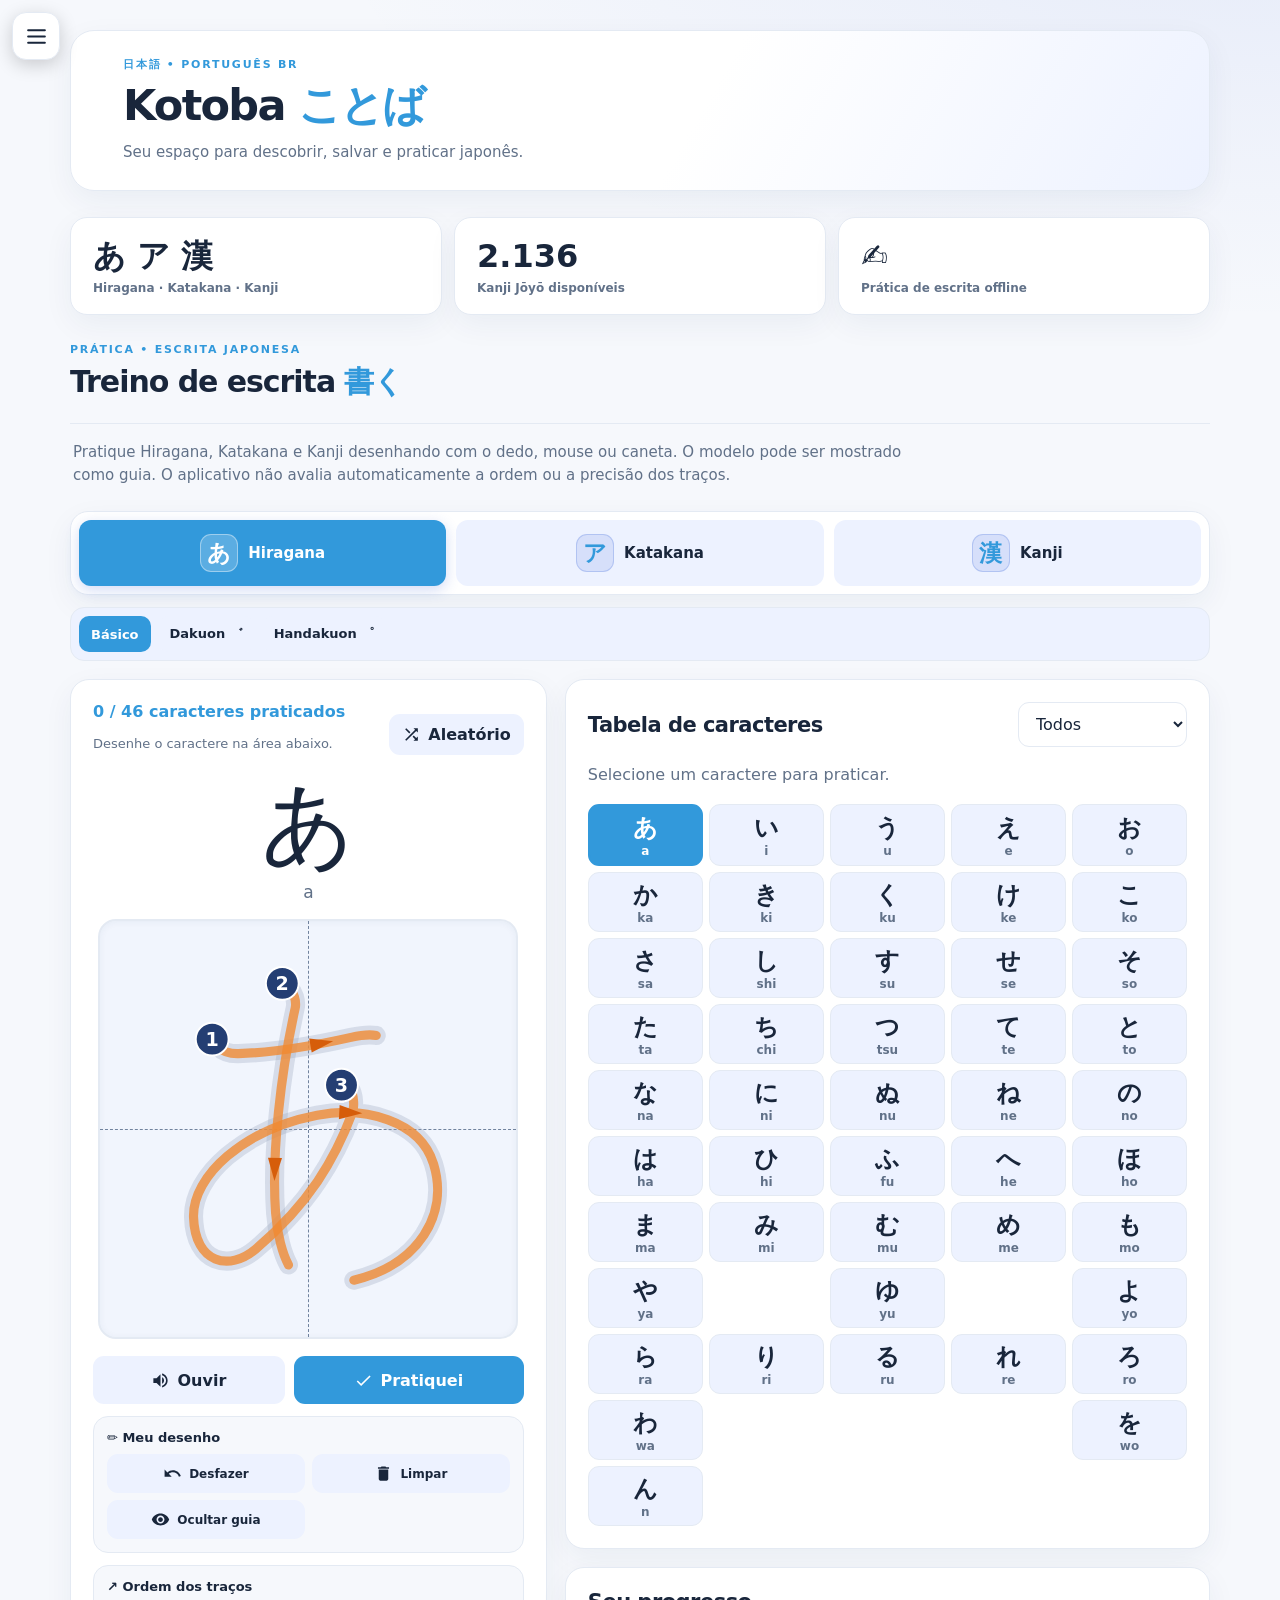
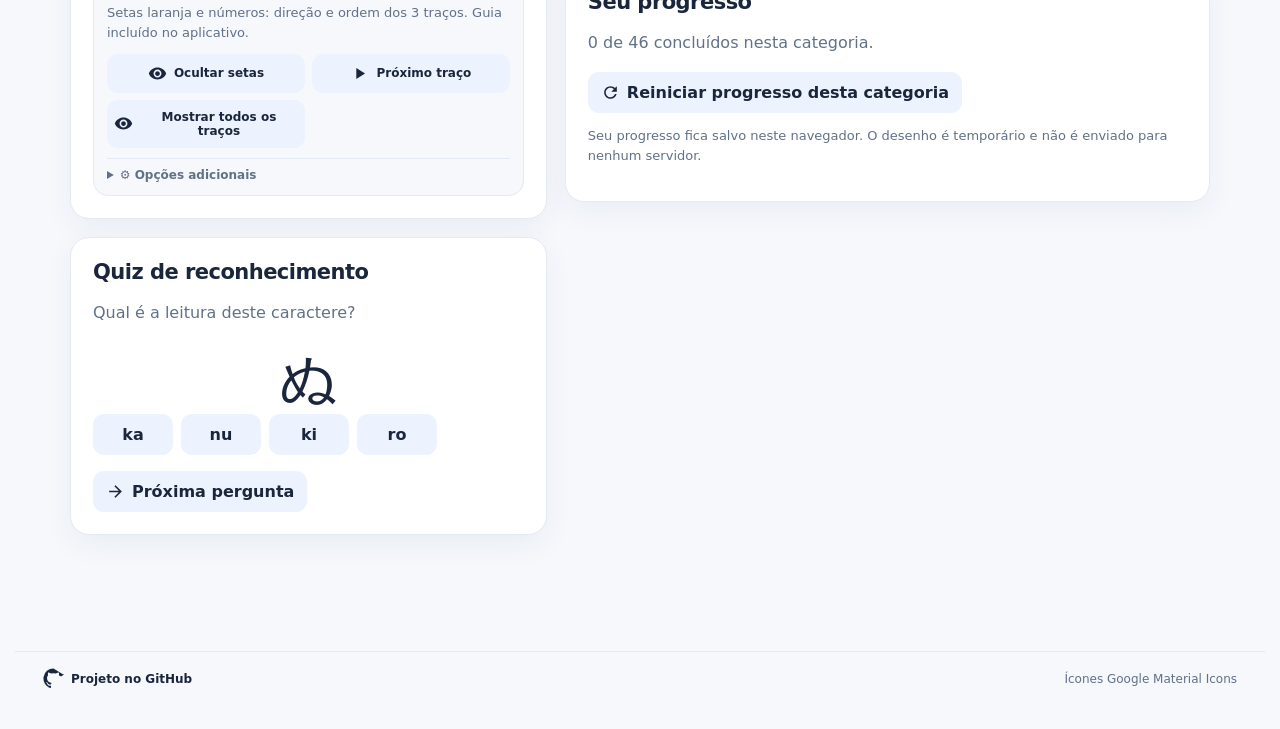
==== commit e567e25f: "v98: substituir emojis por ícones vetoriais modernos no menu e submenu" ====
--- a/pratica.html
+++ b/pratica.html
@@ -12,7 +12,7 @@
 /* Rolagem interna quando a categoria possui mais de 30 kanjis */
 #characters.kanji-scroll{max-height:460px;overflow-y:auto;overscroll-behavior:contain;scrollbar-width:thin;padding-right:8px;align-content:start}
 #characters.kanji-scroll:focus-visible{outline:2px solid var(--accent);outline-offset:3px}
-</style><link rel="stylesheet" href="./layout-compartilhado.css?v=97"><style>
+</style><link rel="stylesheet" href="./layout-compartilhado.css?v=98"><style>
 /* Mesmo sistema visual da página principal Kotoba */
 :root{--bg:#f6f8fc;--card:#fff;--ink:#19263b;--muted:#617188;--line:#e4eaf3;--primary:#315bd6;--accent:#315bd6;--soft:#edf2ff;--writing-surface:#f1f5fd;--shadow:0 10px 30px rgba(26,49,90,.055)}
 :root[data-theme=dark]{--bg:#0d1524;--card:#16243a;--ink:#eef3ff;--muted:#adbed4;--line:#31425c;--primary:#7f9cff;--accent:#7f9cff;--soft:#263b5c;--writing-surface:#233550;--shadow:0 12px 34px rgba(0,0,0,.16)}
@@ -148,7 +148,7 @@
  radial-gradient(circle at 40px 30px,#fff 0 1px,transparent 1.5px),
  radial-gradient(circle at 26px 18px,#fff 0 .8px,transparent 1.3px)!important;
 }
-</style><style id="kotoba-stars-v93">:root[data-theme=dark] .kotoba-settings-options #theme.kotoba-theme-switch::after{content:""!important;display:block!important;position:absolute!important;z-index:1!important;top:6px!important;left:5px!important;right:auto!important;bottom:auto!important;width:48px!important;height:34px!important;opacity:1!important;background-image:url("data:image/svg+xml,%3Csvg%20xmlns%3D%22http%3A%2F%2Fwww.w3.org%2F2000%2Fsvg%22%20width%3D%2248%22%20height%3D%2234%22%20viewBox%3D%220%200%2048%2034%22%3E%3Cg%20fill%3D%22%23fff%22%3E%3Cpath%20d%3D%22M10%201%20C10.6%206.2%2012%207.5%2017%208.3%20C12%209.1%2010.6%2010.5%2010%2016%20C9.4%2010.5%208%209.1%203%208.3%20C8%207.5%209.4%206.2%2010%201Z%22%2F%3E%3Cpath%20d%3D%22M36%205%20C36.5%209%2037.6%2010.3%2041.5%2011%20C37.6%2011.7%2036.5%2013%2036%2017%20C35.5%2013%2034.4%2011.7%2030.5%2011%20C34.4%2010.3%2035.5%209%2036%205Z%22%2F%3E%3Cpath%20d%3D%22M24%2023%20C24.4%2025.5%2025.2%2026.3%2027.5%2026.8%20C25.2%2027.3%2024.4%2028.1%2024%2030.6%20C23.6%2028.1%2022.8%2027.3%2020.5%2026.8%20C22.8%2026.3%2023.6%2025.5%2024%2023Z%22%2F%3E%3C%2Fg%3E%3Cg%20fill%3D%22%23dceaff%22%3E%3Ccircle%20cx%3D%223%22%20cy%3D%2225%22%20r%3D%221%22%2F%3E%3Ccircle%20cx%3D%2218%22%20cy%3D%2219%22%20r%3D%22.8%22%2F%3E%3Ccircle%20cx%3D%2244%22%20cy%3D%2225%22%20r%3D%221%22%2F%3E%3Ccircle%20cx%3D%2227%22%20cy%3D%223%22%20r%3D%22.8%22%2F%3E%3C%2Fg%3E%3C%2Fsvg%3E")!important;background-position:center!important;background-size:48px 34px!important;background-repeat:no-repeat!important;transform:none!important}</style><style id="kotoba-menu-spacing-v94">body>aside.kotoba-swipe-drawer nav>button:not(#theme),body>aside.kotoba-swipe-drawer .kotoba-settings-options>button{display:flex!important;align-items:center!important;gap:12px!important;white-space:nowrap!important}body>aside.kotoba-swipe-drawer .kotoba-menu-emoji{display:inline-flex!important;align-items:center!important;justify-content:center!important;flex:0 0 24px!important;width:24px!important;line-height:1!important;font-size:19px!important}body>aside.kotoba-swipe-drawer .kotoba-menu-label{display:inline-block!important;min-width:0!important}body>aside.kotoba-swipe-drawer .kotoba-settings>summary{display:flex!important;align-items:center!important;gap:12px!important}body>aside.kotoba-swipe-drawer .kotoba-settings>summary .kotoba-settings-chevron{margin-left:auto!important}body>aside.kotoba-swipe-drawer .kotoba-settings-options .kotoba-settings-theme{grid-template-columns:minmax(0,1fr) 96px!important;gap:5px!important}body>aside.kotoba-swipe-drawer .kotoba-settings-theme>span{padding-left:50px!important;box-sizing:border-box!important;font-size:13px!important;line-height:1.3!important}body>aside.kotoba-swipe-drawer .kotoba-settings-options>button{padding-left:14px!important}</style><style id="kotoba-menu-clean-v95">body>aside.kotoba-swipe-drawer nav>button:not(#theme),body>aside.kotoba-swipe-drawer .kotoba-settings-options>button,body>aside.kotoba-swipe-drawer .kotoba-settings>summary{gap:0!important}body>aside.kotoba-swipe-drawer .kotoba-settings-theme>span{padding-left:14px!important}body>aside.kotoba-swipe-drawer .kotoba-menu-label{margin:0!important}</style><style id="kotoba-menu-align-v96">body>aside.kotoba-swipe-drawer nav>button:not(#theme){display:flex!important;align-items:center!important;justify-content:flex-start!important;text-align:left!important;padding-left:30px!important;padding-right:12px!important}body>aside.kotoba-swipe-drawer .kotoba-settings>summary{display:flex!important;align-items:center!important;justify-content:flex-start!important;text-align:left!important;padding-left:30px!important;padding-right:12px!important}body>aside.kotoba-swipe-drawer .kotoba-settings-options>button{display:flex!important;align-items:center!important;justify-content:flex-start!important;text-align:left!important;padding-left:16px!important;padding-right:10px!important}body>aside.kotoba-swipe-drawer .kotoba-settings-theme>span{padding-left:16px!important;text-align:left!important}body>aside.kotoba-swipe-drawer .kotoba-menu-label{display:inline-block!important;text-align:left!important;margin:0!important}body>aside.kotoba-swipe-drawer .kotoba-settings-chevron{margin-left:auto!important}</style><style id="kotoba-account-gap-v97">body>aside.kotoba-swipe-drawer .kotoba-settings-options>button[data-page="account"]{gap:9px!important}body>aside.kotoba-swipe-drawer .kotoba-account-cloud{display:inline-flex!important;align-items:center!important;justify-content:center!important;flex:none!important;line-height:1!important;font-size:17px!important}body>aside.kotoba-swipe-drawer .kotoba-settings-options>button[data-page="account"] .kotoba-menu-label{margin:0!important}</style></head><body><button type="button" id="kotobaSwipeTrigger" class="kotoba-swipe-trigger" aria-label="Abrir menu de navegação" aria-controls="kotobaSwipeDrawer" aria-expanded="false"><svg viewBox="0 0 24 24" fill="none" stroke="currentColor" stroke-width="2" stroke-linecap="round"><path d="M4 6h16M4 12h16M4 18h16"/></svg></button><div id="kotobaSwipeOverlay" class="kotoba-swipe-overlay" aria-hidden="true"></div><aside class="practice-navigation"><h2 class="visually-hidden">辞 Kotoba</h2><nav class="site-nav" aria-label="Menu principal"><button type="button" data-page="dictionary" onclick="location.href='./index.html#dictionary'"><span class="kotoba-menu-label">Dicionário</span></button><button type="button" data-page="study" onclick="location.href='./index.html#study'"><span class="kotoba-menu-label">Estudar</span></button><button type="button" data-page="writing" class="active" aria-current="page"><span class="kotoba-menu-label">Escrita</span></button><details class="kotoba-settings"><summary aria-label="Expandir configurações"><span class="kotoba-menu-label">Configurações</span><span class="kotoba-settings-chevron" aria-hidden="true">▾</span></summary><div class="kotoba-settings-options"><div class="kotoba-settings-theme"><span>Modo escuro</span><button class="secondary kotoba-theme-switch" id="theme" aria-label="Alternar entre modo claro e escuro" title="Alternar modo claro e escuro">🌙 Escuro</button></div><button type="button" data-page="account" onclick="location.href='./index.html#account'"><span class="kotoba-account-cloud" aria-hidden="true">☁️</span><span class="kotoba-menu-label">Conta</span></button><button type="button" data-page="backup" onclick="location.href='./index.html#backup'"><span class="kotoba-menu-label">Backup</span></button></div></details></nav></aside><main class="shell practice-shell"><div class="top"><div><div class="eyebrow">日本語 • PORTUGUÊS BR</div><h1>Kotoba <span style="color:var(--primary)">ことば</span></h1><p>Seu espaço para descobrir, salvar e praticar japonês.</p></div></div><div class="practice-dashboard"><div class="practice-stat"><strong>あ ア 漢</strong><small>Hiragana · Katakana · Kanji</small></div><div class="practice-stat"><strong>2.136</strong><small>Kanji Jōyō disponíveis</small></div><div class="practice-stat"><strong>✍</strong><small>Prática de escrita offline</small></div></div><div class="practice-section-heading"><div><div class="eyebrow">PRÁTICA • ESCRITA JAPONESA</div><h2>Treino de escrita <span style="color:var(--primary)">書く</span></h2></div></div><p class="intro">Pratique Hiragana, Katakana e Kanji desenhando com o dedo, mouse ou caneta. O modelo pode ser mostrado como guia. O aplicativo não avalia automaticamente a ordem ou a precisão dos traços.</p><div class="tabs" aria-label="Alfabeto para praticar"><button data-family="hiragana" class="active"><span class="script-icon" aria-hidden="true">あ</span><span>Hiragana</span></button><button data-family="katakana" class="secondary"><span class="script-icon" aria-hidden="true">ア</span><span>Katakana</span></button><button data-family="kanji" class="secondary"><span class="script-icon" aria-hidden="true">漢</span><span>Kanji</span></button></div><div class="subtabs" id="kanaSubmenu" aria-label="Tipo de caracteres"><button data-set="hiragana" class="active">Básico</button><button data-set="hiragana_dakuon" class="secondary">Dakuon ゛</button><button data-set="hiragana_handakuon" class="secondary">Handakuon ゜</button></div><div class="kanji-categories" id="kanjiCategories" hidden><select id="kanjiCategory" aria-label="Categoria de kanjis" hidden tabindex="-1" aria-hidden="true"></select><span id="kanjiCategoryCount" class="notice"></span><div id="kanjiCategoryTiles" class="kanji-category-tiles" role="group" aria-label="Categorias de kanji"></div></div><div class="layout"><div><div class="panel"><div class="row"><div><span class="progress" id="progress">0 caracteres praticados</span><p class="notice" id="status">Escolha um caractere para começar.</p></div><button class="secondary" id="random">🎲 Aleatório</button></div><div class="target" id="target">あ</div><div class="subtitle" id="reading">a</div><div class="canvas-wrap"><div class="hint" id="hint">あ</div><canvas id="pad" aria-label="Área para praticar escrita"></canvas><svg id="strokeOverlay" class="stroke-overlay" viewBox="0 0 109 109" aria-hidden="true"></svg></div><div class="practice-actions"><div class="action-primary"><button id="speak" class="secondary">🔊 Ouvir</button><button id="done">✓ Pratiquei</button></div><div class="action-group"><div class="action-label">✏️ Meu desenho</div><div class="action-grid"><button id="undo" class="secondary">↶ Desfazer</button><button id="clear" class="secondary">🗑 Limpar</button><button id="guide" class="secondary">◉ Ocultar guia</button></div></div><div class="action-group"><div class="action-label">↗ Ordem dos traços</div><p class="stroke-help" id="strokeHelp" aria-live="polite">Carregando a ordem dos traços…</p><div class="action-grid"><button class="secondary" id="toggleArrows">↗ Ocultar setas</button><button class="secondary" id="stepStroke">▶ Próximo traço</button><button class="secondary" id="allStrokes">Mostrar todos os traços</button></div><details class="advanced-actions"><summary>⚙️ Opções adicionais</summary><button class="secondary" id="downloadStrokes">✓ Verificar setas offline</button></details></div></div></div><div class="panel"><h2>Quiz de reconhecimento</h2><p>Qual é a leitura deste caractere?</p><div class="target" id="quizChar" style="font-size:58px">あ</div><div class="buttons" id="quizOptions"></div><p id="quizFeedback" aria-live="polite"></p><button class="secondary" id="nextQuiz">Próxima pergunta</button></div></div><div><div class="panel"><div class="row"><h2 style="margin:0">Tabela de caracteres</h2><select id="filter" aria-label="Filtrar caracteres"><option value="all">Todos</option><option value="pending">Não praticados</option><option value="done">Praticados</option></select></div><p>Selecione um caractere para praticar.</p><div class="grid" id="characters"></div></div><div class="panel"><h2>Seu progresso</h2><p id="summary">0 caracteres praticados</p><button class="secondary" id="reset">Reiniciar progresso desta categoria</button><p class="notice">Seu progresso fica salvo neste navegador. O desenho é temporário e não é enviado para nenhum servidor.</p></div></div></div></main><script src="./kanji-dados.js"></script><script>window.KOTOBA_STROKES={"い":["M21.5,29.66c2.01,2.17,2.61,4.68,2.17,7.43c-3.09,19.16-1.03,32.01,7.93,41.45c6.12,6.45,6.26,3.14,7.04-5.21","M72.96,36.51c9.44,8.05,17.79,18.82,18.41,33.83"],"あ":["M31.01,33c0.88,0.88,2.75,1.82,5.25,1.75c8.62-0.25,20-2.12,29.5-4.25c1.51-0.34,4.62-0.88,6.62-0.5","M49.76,17.62c0.88,1,1.82,3.26,1.38,5.25c-3.75,16.75-6.25,38.13-5.13,53.63c0.41,5.7,1.88,10.88,3.38,13.62","M65.63,44.12c0.75,1.12,1.16,4.39,0.5,6.12c-4.62,12.26-11.24,23.76-25.37,35.76c-6.86,5.83-15.88,3.75-16.25-8.38c-0.34-10.87,13.38-23.12,32.38-26.74c12.42-2.37,27,1.38,30.5,12.75c4.05,13.18-3.76,26.37-20.88,30.49"],"う":["M42,15.5c5.62,2.12,9.62,3,12.88,3c8.27,0,8,1.12-0.38,5.5","M33,42.38c2.12,1.12,4.12,2.88,8.5,1.38c4.38-1.5,12.75-7.12,18.5-7c5.75,0.12,10.25,5,10.25,18c0,15.49-8.25,30.24-24.37,41.24"],"え":["M40.52,13.25c5.62,2.12,10,3,14.12,3c8.27,0,8,1.12-0.38,5.5","M32.52,45.12c1.88,1.25,4.5,1.75,7.38,0.62c3.29-1.29,17-7.88,21.25-9.88c4.25-2,8.32,0.04,4.38,4.62c-12.26,14.27-27.26,31.52-39.51,44.4c-3.26,3.42-0.58,3.54,1.5,1.37c13.5-14.12,18.12-20.12,23.62-20.12c7.13,0,3.5,16.75,6.75,22.38c3.25,5.63,19.12,3.75,26.12,2.12"],"ア":["M23.5,26.25c2.41,1.56,3.98,1.44,8.51,0.75c11.4-1.75,37.77-5.5,48.28-6.78c5.23-0.64,7.99,2.06,2.62,6.04c-6.75,5-13.12,9.5-23.25,16","M53.12,41.12c0.79,1.5,1.02,3.24,0.58,5.28c-4.04,18.48-9.92,31.85-19.92,45.48"],"ウ":["M53.25,14.62c1,1.12,1.25,3,1.25,4.62c0,1.62,0,10.76,0,12.64","M26.5,31.25c1,1.12,1.22,3,1.25,4.62c0.09,4.45,0.29,10.95,0.45,16.37c0.07,2.5,0.14,4.77,0.18,6.5","M29.12,35.88c19.38-2.25,40.25-4.25,49-5.5c8.75-1.25,8.28,0.84,6.25,6.88c-5,14.88-20.12,43.5-41,56.62"],"イ":["M69.75,16.75c0.12,1.75-0.34,3.86-1.62,5.5c-10.13,12.87-23.75,29.63-45.63,42.87","M56.38,43.88c1,1.12,1.25,3,1.25,4.62c0,1.62,0,32.75,0,34.62c0,1.87-0.13,9.13-0.13,11.76"],"エ":["M31.87,35.68c2.32,0.71,5.14,0.66,7.48,0.29c8.57-1.35,22.4-2.85,33.66-3.85c2.26-0.2,4.52-0.19,6.77,0.22","M53.34,38.13c1,1.12,1.31,3,1.25,4.62c-0.18,4.74-0.51,12.89-0.83,22.25c-0.08,2.31-0.16,4.7-0.23,7.12","M19,75.46c3.41,0.94,7.57,0.88,11.01,0.39c17.78-2.48,34.53-3.86,50.55-3.9c3.34-0.01,7.23,0.42,10.46,1.8"],"日":["M31.5,24.5c1.12,1.12,1.74,2.75,1.74,4.75c0,1.6-0.16,38.11-0.09,53.5c0.02,3.82,0.05,6.35,0.09,6.75","M33.48,26c0.8-0.05,37.67-3.01,40.77-3.25c3.19-0.25,5,1.75,5,4.25c0,4-0.22,40.84-0.23,56c0,3.48,0,5.72,0,6","M34.22,55.25c7.78-0.5,35.9-2.5,44.06-2.75","M34.23,86.5c10.52-0.75,34.15-2.12,43.81-2.25"],"月":["M34.25,16.25c1,1,1.48,2.38,1.5,4c0.38,33.62,2.38,59.38-11,73.25","M36.25,19c4.12-0.62,31.49-4.78,33.25-5c4-0.5,5.5,1.12,5.5,4.75c0,2.76-0.5,49.25-0.5,69.5c0,13-6.25,4-8.75,1.75","M37.25,38c10.25-1.5,27.25-3.75,36.25-4.5","M37,58.25c8.75-1.12,27-3.5,36.25-4"],"火":["M24.25,34c3.27,3.33,8.5,13,9.5,17.75","M83,27.25c0.5,1.38,0.22,2.74-0.5,4.25c-2.38,5-7.5,12.12-12.75,17.25","M52.5,14.25c1,1.25,1.5,3.12,1.5,5C54,69,39.62,80,21,91.5","M52.75,50c12.49,14.06,25.01,28.42,33.62,36.13c2.7,2.42,4.9,4.02,8.38,4.87"],"水":["M52.77,15.08c1.08,1.08,1.67,2.49,1.76,5.52c0.4,14.55-0.26,62.16-0.26,67.12c0,9.78-7.52,0.03-9.02-1.22","M17.5,45.75c1.75,0.62,3.73,0.43,5.25,0C25.88,44.88,36.09,41,38.59,40s4.47,1.24,3.75,3.5C39,54,28.25,69,19,74.75","M81.22,27.5c-0.22,1.25-0.72,2.25-1.52,2.97c-5.64,5.1-12.45,9.78-22.45,13.78","M57,46c8.82,10.73,19.23,21.46,28.42,27.42c2.16,1.4,4.52,3,7.08,3.58"]};
+</style><style id="kotoba-stars-v93">:root[data-theme=dark] .kotoba-settings-options #theme.kotoba-theme-switch::after{content:""!important;display:block!important;position:absolute!important;z-index:1!important;top:6px!important;left:5px!important;right:auto!important;bottom:auto!important;width:48px!important;height:34px!important;opacity:1!important;background-image:url("data:image/svg+xml,%3Csvg%20xmlns%3D%22http%3A%2F%2Fwww.w3.org%2F2000%2Fsvg%22%20width%3D%2248%22%20height%3D%2234%22%20viewBox%3D%220%200%2048%2034%22%3E%3Cg%20fill%3D%22%23fff%22%3E%3Cpath%20d%3D%22M10%201%20C10.6%206.2%2012%207.5%2017%208.3%20C12%209.1%2010.6%2010.5%2010%2016%20C9.4%2010.5%208%209.1%203%208.3%20C8%207.5%209.4%206.2%2010%201Z%22%2F%3E%3Cpath%20d%3D%22M36%205%20C36.5%209%2037.6%2010.3%2041.5%2011%20C37.6%2011.7%2036.5%2013%2036%2017%20C35.5%2013%2034.4%2011.7%2030.5%2011%20C34.4%2010.3%2035.5%209%2036%205Z%22%2F%3E%3Cpath%20d%3D%22M24%2023%20C24.4%2025.5%2025.2%2026.3%2027.5%2026.8%20C25.2%2027.3%2024.4%2028.1%2024%2030.6%20C23.6%2028.1%2022.8%2027.3%2020.5%2026.8%20C22.8%2026.3%2023.6%2025.5%2024%2023Z%22%2F%3E%3C%2Fg%3E%3Cg%20fill%3D%22%23dceaff%22%3E%3Ccircle%20cx%3D%223%22%20cy%3D%2225%22%20r%3D%221%22%2F%3E%3Ccircle%20cx%3D%2218%22%20cy%3D%2219%22%20r%3D%22.8%22%2F%3E%3Ccircle%20cx%3D%2244%22%20cy%3D%2225%22%20r%3D%221%22%2F%3E%3Ccircle%20cx%3D%2227%22%20cy%3D%223%22%20r%3D%22.8%22%2F%3E%3C%2Fg%3E%3C%2Fsvg%3E")!important;background-position:center!important;background-size:48px 34px!important;background-repeat:no-repeat!important;transform:none!important}</style><style id="kotoba-menu-spacing-v94">body>aside.kotoba-swipe-drawer nav>button:not(#theme),body>aside.kotoba-swipe-drawer .kotoba-settings-options>button{display:flex!important;align-items:center!important;gap:12px!important;white-space:nowrap!important}body>aside.kotoba-swipe-drawer .kotoba-menu-emoji{display:inline-flex!important;align-items:center!important;justify-content:center!important;flex:0 0 24px!important;width:24px!important;line-height:1!important;font-size:19px!important}body>aside.kotoba-swipe-drawer .kotoba-menu-label{display:inline-block!important;min-width:0!important}body>aside.kotoba-swipe-drawer .kotoba-settings>summary{display:flex!important;align-items:center!important;gap:12px!important}body>aside.kotoba-swipe-drawer .kotoba-settings>summary .kotoba-settings-chevron{margin-left:auto!important}body>aside.kotoba-swipe-drawer .kotoba-settings-options .kotoba-settings-theme{grid-template-columns:minmax(0,1fr) 96px!important;gap:5px!important}body>aside.kotoba-swipe-drawer .kotoba-settings-theme>span{padding-left:50px!important;box-sizing:border-box!important;font-size:13px!important;line-height:1.3!important}body>aside.kotoba-swipe-drawer .kotoba-settings-options>button{padding-left:14px!important}</style><style id="kotoba-menu-clean-v95">body>aside.kotoba-swipe-drawer nav>button:not(#theme),body>aside.kotoba-swipe-drawer .kotoba-settings-options>button,body>aside.kotoba-swipe-drawer .kotoba-settings>summary{gap:0!important}body>aside.kotoba-swipe-drawer .kotoba-settings-theme>span{padding-left:14px!important}body>aside.kotoba-swipe-drawer .kotoba-menu-label{margin:0!important}</style><style id="kotoba-menu-align-v96">body>aside.kotoba-swipe-drawer nav>button:not(#theme){display:flex!important;align-items:center!important;justify-content:flex-start!important;text-align:left!important;padding-left:30px!important;padding-right:12px!important}body>aside.kotoba-swipe-drawer .kotoba-settings>summary{display:flex!important;align-items:center!important;justify-content:flex-start!important;text-align:left!important;padding-left:30px!important;padding-right:12px!important}body>aside.kotoba-swipe-drawer .kotoba-settings-options>button{display:flex!important;align-items:center!important;justify-content:flex-start!important;text-align:left!important;padding-left:16px!important;padding-right:10px!important}body>aside.kotoba-swipe-drawer .kotoba-settings-theme>span{padding-left:16px!important;text-align:left!important}body>aside.kotoba-swipe-drawer .kotoba-menu-label{display:inline-block!important;text-align:left!important;margin:0!important}body>aside.kotoba-swipe-drawer .kotoba-settings-chevron{margin-left:auto!important}</style><style id="kotoba-account-gap-v97">body>aside.kotoba-swipe-drawer .kotoba-settings-options>button[data-page="account"]{gap:9px!important}body>aside.kotoba-swipe-drawer .kotoba-account-cloud{display:inline-flex!important;align-items:center!important;justify-content:center!important;flex:none!important;line-height:1!important;font-size:17px!important}body>aside.kotoba-swipe-drawer .kotoba-settings-options>button[data-page="account"] .kotoba-menu-label{margin:0!important}</style><style id="kotoba-modern-icons-v98">body>aside.kotoba-swipe-drawer .kotoba-modern-icon{display:inline-flex!important;align-items:center!important;justify-content:center!important;width:22px!important;min-width:22px!important;height:22px!important;flex:0 0 22px!important;color:currentColor!important}body>aside.kotoba-swipe-drawer .kotoba-modern-icon svg{display:block!important;width:20px!important;height:20px!important;stroke:currentColor!important}body>aside.kotoba-swipe-drawer nav>button:not(#theme),body>aside.kotoba-swipe-drawer .kotoba-settings-options>button,body>aside.kotoba-swipe-drawer .kotoba-settings>summary{gap:11px!important}body>aside.kotoba-swipe-drawer .kotoba-settings-options>button[data-page="account"]{gap:11px!important}body>aside.kotoba-swipe-drawer .kotoba-settings-theme>span{padding-left:49px!important}body>aside.kotoba-swipe-drawer .kotoba-settings-chevron{margin-left:auto!important}</style></head><body><button type="button" id="kotobaSwipeTrigger" class="kotoba-swipe-trigger" aria-label="Abrir menu de navegação" aria-controls="kotobaSwipeDrawer" aria-expanded="false"><svg viewBox="0 0 24 24" fill="none" stroke="currentColor" stroke-width="2" stroke-linecap="round"><path d="M4 6h16M4 12h16M4 18h16"/></svg></button><div id="kotobaSwipeOverlay" class="kotoba-swipe-overlay" aria-hidden="true"></div><aside class="practice-navigation"><h2 class="visually-hidden">辞 Kotoba</h2><nav class="site-nav" aria-label="Menu principal"><button type="button" data-page="dictionary" onclick="location.href='./index.html#dictionary'"><span class="kotoba-modern-icon" aria-hidden="true"><svg viewBox="0 0 24 24" width="20" height="20" fill="none" stroke="currentColor" stroke-width="1.8" stroke-linecap="round" stroke-linejoin="round"><path d="M12 7.5c-2.5-1.7-5.2-2-9-1.4v12.2c3.8-.6 6.5-.3 9 1.4 2.5-1.7 5.2-2 9-1.4V6.1c-3.8-.6-6.5-.3-9 1.4Z"/><path d="M12 7.5v12.2"/></svg></span><span class="kotoba-menu-label">Dicionário</span></button><button type="button" data-page="study" onclick="location.href='./index.html#study'"><span class="kotoba-modern-icon" aria-hidden="true"><svg viewBox="0 0 24 24" width="20" height="20" fill="none" stroke="currentColor" stroke-width="1.8" stroke-linecap="round" stroke-linejoin="round"><path d="M9 3.5a3.5 3.5 0 0 0-5 4.6A4 4 0 0 0 5 15a3.5 3.5 0 0 0 5.5 4.3L12 18V6a3.5 3.5 0 0 0-3-2.5ZM15 3.5a3.5 3.5 0 0 1 5 4.6 4 4 0 0 1-1 6.9 3.5 3.5 0 0 1-5.5 4.3L12 18V6a3.5 3.5 0 0 1 3-2.5Z"/><path d="M8 9c1 0 2 1 2 2M16 9c-1 0-2 1-2 2"/></svg></span><span class="kotoba-menu-label">Estudar</span></button><button type="button" data-page="writing" class="active" aria-current="page"><span class="kotoba-modern-icon" aria-hidden="true"><svg viewBox="0 0 24 24" width="20" height="20" fill="none" stroke="currentColor" stroke-width="1.8" stroke-linecap="round" stroke-linejoin="round"><path d="m4 20 4.5-1 10.8-10.8a2 2 0 0 0-2.8-2.8L5.7 16.2 4 20Z"/><path d="m14.5 7.5 2.8 2.8M4 20h16"/></svg></span><span class="kotoba-menu-label">Escrita</span></button><details class="kotoba-settings"><summary aria-label="Expandir configurações"><span class="kotoba-modern-icon" aria-hidden="true"><svg viewBox="0 0 24 24" width="20" height="20" fill="none" stroke="currentColor" stroke-width="1.8" stroke-linecap="round" stroke-linejoin="round"><path d="M12 3v2m0 14v2M3 12h2m14 0h2M5.6 5.6 7 7m10 10 1.4 1.4m0-12.8L17 7M7 17l-1.4 1.4"/><circle cx="12" cy="12" r="5"/><circle cx="12" cy="12" r="2"/></svg></span><span class="kotoba-menu-label">Configurações</span><span class="kotoba-settings-chevron" aria-hidden="true">▾</span></summary><div class="kotoba-settings-options"><div class="kotoba-settings-theme"><span>Modo escuro</span><button class="secondary kotoba-theme-switch" id="theme" aria-label="Alternar entre modo claro e escuro" title="Alternar modo claro e escuro">🌙 Escuro</button></div><button type="button" data-page="account" onclick="location.href='./index.html#account'"><span class="kotoba-modern-icon" aria-hidden="true"><svg viewBox="0 0 24 24" width="20" height="20" fill="none" stroke="currentColor" stroke-width="1.8" stroke-linecap="round" stroke-linejoin="round"><circle cx="12" cy="8" r="3.5"/><path d="M5 20v-1.5a7 7 0 0 1 14 0V20H5Z"/></svg></span><span class="kotoba-menu-label">Conta</span></button><button type="button" data-page="backup" onclick="location.href='./index.html#backup'"><span class="kotoba-modern-icon" aria-hidden="true"><svg viewBox="0 0 24 24" width="20" height="20" fill="none" stroke="currentColor" stroke-width="1.8" stroke-linecap="round" stroke-linejoin="round"><rect x="4" y="4" width="16" height="16" rx="3"/><path d="M12 7v9m-3-3 3 3 3-3M8 4v3h8V4"/></svg></span><span class="kotoba-menu-label">Backup</span></button></div></details></nav></aside><main class="shell practice-shell"><div class="top"><div><div class="eyebrow">日本語 • PORTUGUÊS BR</div><h1>Kotoba <span style="color:var(--primary)">ことば</span></h1><p>Seu espaço para descobrir, salvar e praticar japonês.</p></div></div><div class="practice-dashboard"><div class="practice-stat"><strong>あ ア 漢</strong><small>Hiragana · Katakana · Kanji</small></div><div class="practice-stat"><strong>2.136</strong><small>Kanji Jōyō disponíveis</small></div><div class="practice-stat"><strong>✍</strong><small>Prática de escrita offline</small></div></div><div class="practice-section-heading"><div><div class="eyebrow">PRÁTICA • ESCRITA JAPONESA</div><h2>Treino de escrita <span style="color:var(--primary)">書く</span></h2></div></div><p class="intro">Pratique Hiragana, Katakana e Kanji desenhando com o dedo, mouse ou caneta. O modelo pode ser mostrado como guia. O aplicativo não avalia automaticamente a ordem ou a precisão dos traços.</p><div class="tabs" aria-label="Alfabeto para praticar"><button data-family="hiragana" class="active"><span class="script-icon" aria-hidden="true">あ</span><span>Hiragana</span></button><button data-family="katakana" class="secondary"><span class="script-icon" aria-hidden="true">ア</span><span>Katakana</span></button><button data-family="kanji" class="secondary"><span class="script-icon" aria-hidden="true">漢</span><span>Kanji</span></button></div><div class="subtabs" id="kanaSubmenu" aria-label="Tipo de caracteres"><button data-set="hiragana" class="active">Básico</button><button data-set="hiragana_dakuon" class="secondary">Dakuon ゛</button><button data-set="hiragana_handakuon" class="secondary">Handakuon ゜</button></div><div class="kanji-categories" id="kanjiCategories" hidden><select id="kanjiCategory" aria-label="Categoria de kanjis" hidden tabindex="-1" aria-hidden="true"></select><span id="kanjiCategoryCount" class="notice"></span><div id="kanjiCategoryTiles" class="kanji-category-tiles" role="group" aria-label="Categorias de kanji"></div></div><div class="layout"><div><div class="panel"><div class="row"><div><span class="progress" id="progress">0 caracteres praticados</span><p class="notice" id="status">Escolha um caractere para começar.</p></div><button class="secondary" id="random">🎲 Aleatório</button></div><div class="target" id="target">あ</div><div class="subtitle" id="reading">a</div><div class="canvas-wrap"><div class="hint" id="hint">あ</div><canvas id="pad" aria-label="Área para praticar escrita"></canvas><svg id="strokeOverlay" class="stroke-overlay" viewBox="0 0 109 109" aria-hidden="true"></svg></div><div class="practice-actions"><div class="action-primary"><button id="speak" class="secondary">🔊 Ouvir</button><button id="done">✓ Pratiquei</button></div><div class="action-group"><div class="action-label">✏️ Meu desenho</div><div class="action-grid"><button id="undo" class="secondary">↶ Desfazer</button><button id="clear" class="secondary">🗑 Limpar</button><button id="guide" class="secondary">◉ Ocultar guia</button></div></div><div class="action-group"><div class="action-label">↗ Ordem dos traços</div><p class="stroke-help" id="strokeHelp" aria-live="polite">Carregando a ordem dos traços…</p><div class="action-grid"><button class="secondary" id="toggleArrows">↗ Ocultar setas</button><button class="secondary" id="stepStroke">▶ Próximo traço</button><button class="secondary" id="allStrokes">Mostrar todos os traços</button></div><details class="advanced-actions"><summary>⚙️ Opções adicionais</summary><button class="secondary" id="downloadStrokes">✓ Verificar setas offline</button></details></div></div></div><div class="panel"><h2>Quiz de reconhecimento</h2><p>Qual é a leitura deste caractere?</p><div class="target" id="quizChar" style="font-size:58px">あ</div><div class="buttons" id="quizOptions"></div><p id="quizFeedback" aria-live="polite"></p><button class="secondary" id="nextQuiz">Próxima pergunta</button></div></div><div><div class="panel"><div class="row"><h2 style="margin:0">Tabela de caracteres</h2><select id="filter" aria-label="Filtrar caracteres"><option value="all">Todos</option><option value="pending">Não praticados</option><option value="done">Praticados</option></select></div><p>Selecione um caractere para praticar.</p><div class="grid" id="characters"></div></div><div class="panel"><h2>Seu progresso</h2><p id="summary">0 caracteres praticados</p><button class="secondary" id="reset">Reiniciar progresso desta categoria</button><p class="notice">Seu progresso fica salvo neste navegador. O desenho é temporário e não é enviado para nenhum servidor.</p></div></div></div></main><script src="./kanji-dados.js"></script><script>window.KOTOBA_STROKES={"い":["M21.5,29.66c2.01,2.17,2.61,4.68,2.17,7.43c-3.09,19.16-1.03,32.01,7.93,41.45c6.12,6.45,6.26,3.14,7.04-5.21","M72.96,36.51c9.44,8.05,17.79,18.82,18.41,33.83"],"あ":["M31.01,33c0.88,0.88,2.75,1.82,5.25,1.75c8.62-0.25,20-2.12,29.5-4.25c1.51-0.34,4.62-0.88,6.62-0.5","M49.76,17.62c0.88,1,1.82,3.26,1.38,5.25c-3.75,16.75-6.25,38.13-5.13,53.63c0.41,5.7,1.88,10.88,3.38,13.62","M65.63,44.12c0.75,1.12,1.16,4.39,0.5,6.12c-4.62,12.26-11.24,23.76-25.37,35.76c-6.86,5.83-15.88,3.75-16.25-8.38c-0.34-10.87,13.38-23.12,32.38-26.74c12.42-2.37,27,1.38,30.5,12.75c4.05,13.18-3.76,26.37-20.88,30.49"],"う":["M42,15.5c5.62,2.12,9.62,3,12.88,3c8.27,0,8,1.12-0.38,5.5","M33,42.38c2.12,1.12,4.12,2.88,8.5,1.38c4.38-1.5,12.75-7.12,18.5-7c5.75,0.12,10.25,5,10.25,18c0,15.49-8.25,30.24-24.37,41.24"],"え":["M40.52,13.25c5.62,2.12,10,3,14.12,3c8.27,0,8,1.12-0.38,5.5","M32.52,45.12c1.88,1.25,4.5,1.75,7.38,0.62c3.29-1.29,17-7.88,21.25-9.88c4.25-2,8.32,0.04,4.38,4.62c-12.26,14.27-27.26,31.52-39.51,44.4c-3.26,3.42-0.58,3.54,1.5,1.37c13.5-14.12,18.12-20.12,23.62-20.12c7.13,0,3.5,16.75,6.75,22.38c3.25,5.63,19.12,3.75,26.12,2.12"],"ア":["M23.5,26.25c2.41,1.56,3.98,1.44,8.51,0.75c11.4-1.75,37.77-5.5,48.28-6.78c5.23-0.64,7.99,2.06,2.62,6.04c-6.75,5-13.12,9.5-23.25,16","M53.12,41.12c0.79,1.5,1.02,3.24,0.58,5.28c-4.04,18.48-9.92,31.85-19.92,45.48"],"ウ":["M53.25,14.62c1,1.12,1.25,3,1.25,4.62c0,1.62,0,10.76,0,12.64","M26.5,31.25c1,1.12,1.22,3,1.25,4.62c0.09,4.45,0.29,10.95,0.45,16.37c0.07,2.5,0.14,4.77,0.18,6.5","M29.12,35.88c19.38-2.25,40.25-4.25,49-5.5c8.75-1.25,8.28,0.84,6.25,6.88c-5,14.88-20.12,43.5-41,56.62"],"イ":["M69.75,16.75c0.12,1.75-0.34,3.86-1.62,5.5c-10.13,12.87-23.75,29.63-45.63,42.87","M56.38,43.88c1,1.12,1.25,3,1.25,4.62c0,1.62,0,32.75,0,34.62c0,1.87-0.13,9.13-0.13,11.76"],"エ":["M31.87,35.68c2.32,0.71,5.14,0.66,7.48,0.29c8.57-1.35,22.4-2.85,33.66-3.85c2.26-0.2,4.52-0.19,6.77,0.22","M53.34,38.13c1,1.12,1.31,3,1.25,4.62c-0.18,4.74-0.51,12.89-0.83,22.25c-0.08,2.31-0.16,4.7-0.23,7.12","M19,75.46c3.41,0.94,7.57,0.88,11.01,0.39c17.78-2.48,34.53-3.86,50.55-3.9c3.34-0.01,7.23,0.42,10.46,1.8"],"日":["M31.5,24.5c1.12,1.12,1.74,2.75,1.74,4.75c0,1.6-0.16,38.11-0.09,53.5c0.02,3.82,0.05,6.35,0.09,6.75","M33.48,26c0.8-0.05,37.67-3.01,40.77-3.25c3.19-0.25,5,1.75,5,4.25c0,4-0.22,40.84-0.23,56c0,3.48,0,5.72,0,6","M34.22,55.25c7.78-0.5,35.9-2.5,44.06-2.75","M34.23,86.5c10.52-0.75,34.15-2.12,43.81-2.25"],"月":["M34.25,16.25c1,1,1.48,2.38,1.5,4c0.38,33.62,2.38,59.38-11,73.25","M36.25,19c4.12-0.62,31.49-4.78,33.25-5c4-0.5,5.5,1.12,5.5,4.75c0,2.76-0.5,49.25-0.5,69.5c0,13-6.25,4-8.75,1.75","M37.25,38c10.25-1.5,27.25-3.75,36.25-4.5","M37,58.25c8.75-1.12,27-3.5,36.25-4"],"火":["M24.25,34c3.27,3.33,8.5,13,9.5,17.75","M83,27.25c0.5,1.38,0.22,2.74-0.5,4.25c-2.38,5-7.5,12.12-12.75,17.25","M52.5,14.25c1,1.25,1.5,3.12,1.5,5C54,69,39.62,80,21,91.5","M52.75,50c12.49,14.06,25.01,28.42,33.62,36.13c2.7,2.42,4.9,4.02,8.38,4.87"],"水":["M52.77,15.08c1.08,1.08,1.67,2.49,1.76,5.52c0.4,14.55-0.26,62.16-0.26,67.12c0,9.78-7.52,0.03-9.02-1.22","M17.5,45.75c1.75,0.62,3.73,0.43,5.25,0C25.88,44.88,36.09,41,38.59,40s4.47,1.24,3.75,3.5C39,54,28.25,69,19,74.75","M81.22,27.5c-0.22,1.25-0.72,2.25-1.52,2.97c-5.64,5.1-12.45,9.78-22.45,13.78","M57,46c8.82,10.73,19.23,21.46,28.42,27.42c2.16,1.4,4.52,3,7.08,3.58"]};
 window.KOTOBA_STROKES=Object.assign(window.KOTOBA_STROKES||{},{"お":["M22.88,35.12c1.38,1,3.62,2.38,6,2.12c2.38-0.26,19.62-5.12,21.12-5.74c1.5-0.62,4-1.25,5.88-2","M41.5,16.12c2.25,1,3.59,4.39,3.12,7.38c-2.5,16.12-3.37,45.53-2.25,58.38c0.75,8.62-0.64,10.45-7.12,7.12c-5.13-2.62-13.75-8-13.75-12.38c0-7.5,24.38-23.62,44.75-23.62c17.25,0,25,8.25,25,17.25c0,8.25-9.38,18.88-26.75,21","M73,22.12c5.38,2.62,8.88,5.88,10.62,8.25c2.27,3.08,0.38,4.5-1.12,5"],"か":["M24.62,38.62c1.88,1.62,4.65,2.33,8.62,1c25.5-8.5,29.5-4.13,29.5,7.62c0,9.38-1.24,17.46-4.25,25.25c-7.62,19.76-10.87,17.39-16.12,10.89","M48.5,17.5c1,1.38,1.29,4.7,0.5,7.12c-5,15.25-18.02,40.93-19.62,43.88c-3.12,5.75-6.38,11.88-9.38,16.25","M77.37,31.62c7.5,6.88,13.25,15.75,15,24.88"],"き":["M30.5,30.25c1.88,0.75,4.64,1.06,5.88,0.88c6.75-1,22.25-4.5,26.5-6c2.17-0.76,3.5-1.25,4.88-2.12","M36.25,48.7c2.01,0.85,4.97,1.2,6.29,0.99c7.23-1.13,23.82-5.09,28.37-6.79c2.32-0.86,3.75-1.41,5.22-2.4","M42,14.12c1.5,0.88,3.13,2.94,4,5.12c5.5,13.76,16,29.26,26.37,40.76c7.64,8.47,9.12,9.38-6,3.88","M33.75,83.25c10.62,9.75,27.25,8.62,38.12,5"],"く":["M60.66,15c0.5,1.62,0.35,5.44-1,7.38c-6.75,9.62-14.3,19.08-18.62,24.5c-4,5-3.79,7.03-0.88,11c5.5,7.5,12.75,18.75,17.62,27.25c1.48,2.59,2.75,4.75,4.5,8.62"],"け":["M24.67,19.75c1.25,1.5,2.62,3.75,2.12,6.38c-3,15.88-6.5,29.5-4.88,44.62c2.02,18.84,2.25,4.75,6.75-3.5","M53.67,38.62c2.12,1.38,4.28,1.89,6.88,1.5c8.25-1.25,15.39-2.57,20.62-4c2.76-0.74,5.26-1.12,6.88-1.12","M71.67,14.38c2.13,1.37,2.88,3.35,2.88,5.12c0,11.62,0.12,20.38,0.12,30.12c0,20.75-0.62,30.88-12.5,42.25"],"こ":["M34.75,26.75c1.12,0.88,2.91,2.01,6,1.5c7.62-1.25,14.11-2.56,22.38-2.62c15.5-0.12,5.88,5-5.75,9","M30,68.12c2.25,14.5,15.26,17.96,31,16.75c6.5-0.5,11.88-1.25,17.62-2.88"],"さ":["M27,38.9c2.42,1.33,5.38,1.47,8.32,1.06c8.79-1.24,28.67-7.76,34.15-10.43c2.79-1.36,3.78-1.91,6.28-3.53","M41.5,13.88c1.5,0.88,3.63,2.94,4.5,5.12c5.5,13.75,15.25,27.62,26.87,39.5c7.98,8.15,6.38,10-6,3.12","M35.25,80.5c4.5,11.75,20.88,12.5,38.38,7.5"],"す":["M15.5,37.12c2.88,2.12,6.94,1.51,12.75,0.25c16.12-3.5,36.14-5.38,46.62-6.5c7-0.75,11.88-0.62,17.75,0.12","M57.62,13.38c2,1.5,2.75,3.25,2.75,5.88c0,10.38,0,35.12,0,40.75c0,14.62-15.62,16.38-15.62,1.75c0-14.25,18-14.12,18,6.38c0,13.25-7.75,21.5-16,28.38"],"せ":["M16.5,49.93c2.88,2.42,6.86,1.57,12.75,0.53c19-3.34,33-5.72,47.12-7.64c6.99-0.95,11.88-1.21,17.75-0.36","M69.74,17.75c2,1.5,2.75,3.25,2.75,5.88c0,10.38,0,17.88,0,23.5c0,25.62-5.75,23.25-11.88,19","M35.62,26.25c2,1.5,2.75,3.25,2.75,5.88c0,10.38,0,28.38,0,34c0,14.5,6.38,19.55,20.14,19.55c10.24,0,13.74,0.07,22.61-1.68"],"し":["M39.12,17.5c1.25,3.12,0.93,6.74,0.38,10.25c-2.12,13.5-3,26.5-3,39.12c0,27.38,19.88,30.12,45.5,17.25"],"そ":["M38.4,22c1.88,1.25,4.98,1.05,7.5,0.38c6.5-1.75,13.25-3.75,19.38-5.38c4.63-1.23,7.18,2.06,3.62,5.25c-12.12,10.87-31.14,24.4-40,30.25c-6.25,4.12-5.88,5.75,1.38,3.88c17.08-4.42,35.96-8.68,50.12-10.38c9.38-1.12,9.62,0.12,0.5,1.38c-15.82,2.17-34.38,14.25-34.38,26.5c0,12.88,11.62,20.38,31.5,16.62"],"ち":["M24.5,32.62c1.38,0.62,3.88,1.51,6.38,1.12c6.5-1,18.25-4.12,26.88-6c2.64-0.57,5.38-1.5,7.62-2.38","M45.62,15.62c0.75,1.25,0.71,3.58,0.38,5.25c-3,15-4.25,22.59-8.38,38.62c-3.25,12.62-5.38,11.12,3.62,4.38c8.29-6.21,19.75-9.5,28.5-9.5c8.62,0,14.58,5.88,14.5,14.5c-0.12,13.5-16.5,20.62-29.88,23.25"],"つ":["M14,44.75c1.88,1.62,4.68,2.09,8.12,0.62c17.88-7.62,30-11.12,44.88-10.88c12.56,0.21,22.98,7.17,22.87,19.17c-0.18,18.77-24.75,28.71-45.01,32.08"],"て":["M20.5,26.38c1.87,1.62,4.42,1.97,8.12,1.37c21.75-3.5,33-5.12,50.12-8.38c12.34-2.34,13-0.88,0.38,1.38c-17.89,3.19-33.78,19.12-33.78,37.62c0,20.5,17.91,30.25,35.16,30.25"],"た":["M24.38,35.38c1.38,0.62,3.88,1.51,6.38,1.12c6.5-1,16.25-2.88,24.88-4.75c2.64-0.57,5.38-1.5,7.62-2.38","M45,16.88c0.75,1.25,0.87,3.62,0.38,5.25c-6.35,20.94-12.75,36.37-18.88,52.37c-1.36,3.56-4.75,11.75-6,14.62","M56.38,53.25c12.38-2.75,18.25-3.7,23.62-3.12c15.12,1.62-1.12,2.25-4.25,4.88","M54.13,82.25c4.38,7,14.25,8.12,34.5,5.62"],"と":["M35.5,18.38c1.74,0.74,3.62,2.62,4.12,5.37c0.5,2.75,4.75,25,5.38,28.12","M78.12,25.5c0.25,1.88,0.04,4.09-2.25,5.75c-6.37,4.63-13.22,8.49-22.75,15.25c-12.88,9.12-21.62,18.38-21.62,27.5c0,10.12,8.5,13.88,26.88,13.88c6.25,0,14.75-0.12,21.62-1.25"]});
 window.KOTOBA_STROKES=Object.assign(window.KOTOBA_STROKES||{},{"に":["M24.53,22.75c1.25,1.5,1.62,3.75,1.12,6.38c-3,15.88-9,32.5-7.38,47.62c2.02,18.84,4.5,5.75,8.5-3.5","M53.2,30.64c0.96,0.79,2.44,1.58,5.1,1.35c6.98-0.61,15.01-3.3,22.04-3.36c13.19-0.11,1.5,3.75-8.39,7.35","M52.53,68c1.76,12.92,11.92,16.01,24.23,14.93c5.08-0.45,8.9-0.8,14.27-2.06"],"な":["M22.88,28.96c1.18,0.58,3.3,1.1,5.47,1.05c5.53-0.13,10.9-0.98,16.52-2.42c4.82-1.23,9.13-3.12,11.38-4.22","M42.99,14c0.63,0.89,0.56,2.52,0.31,3.72c-2.96,14.16-7.95,26.56-14.25,37.87c-2.05,3.69-4.25,7.24-6.55,10.65","M72.26,23.25c6.88,2.5,12.62,5.62,14.75,9.5c4.06,7.41-0.25,3.38-3.5,3.88","M68.88,44.62c-1,1.88-2.14,5.24-1.88,8.25c0.62,7,1.5,13.12,1.5,20.62c0,20-27.88,19.75-27.88,9.38c0-5.62,8.25-8.25,13.88-8.25c8.75,0,21.5,3.25,29.75,11.5"],"ね":["M33.29,14.5c1.62,1.62,2.1,3.21,1.88,5.88c-1.03,11.93-2.06,31.66-2.53,53.12c-0.1,4.62-0.18,9.31-0.22,14","M17.16,37.88c1.62,0.88,3.25,1.38,5.62,0.75c2.14-0.56,7.8-2.31,12.37-4.03c6.26-2.35,6.88-1.47,3.12,3.63c-5.56,7.53-13.02,17.38-18.48,26.77c-5.6,9.62-3.45,8.3,2,3c19.12-18.62,38.5-39.12,54.12-39.12c11.38,0,12.88,11.25,12.88,32.5c0,28.62-30.18,24.88-30.18,16.26c0-9.63,18.73-7.82,28.06-1.88c2.75,1.75,5.88,4.88,7.5,6.75"],"の":["M53.82,28.62c1,1.5,1.34,4.12,0.88,6.62c-1.75,9.5-6.89,25-10.75,33.12c-9.63,20.26-16.55,14.74-24.38-1.98c-9.13-19.5,23.5-48.88,50.63-40.38c32.38,10.15,28,54.62-4.75,60.88"],"ぬ":["M25.38,28.5c2,1.38,2.97,3.23,3.38,5.88c1.87,12.18,4.12,23.92,8.54,34.67c1.79,4.36,3.96,8.33,6.84,12.46","M57.12,19.25c0.88,2.12,1.06,3.79,0.62,5.88c-3.12,15-13.14,39.81-18.12,48.62c-11.87,21-20.62,1.25-20.62-4.5c0-22.63,43.75-44.25,62.36-29.59c7.66,6.03,9.8,14.58,9.14,23.34c-2,26.75-32.88,28.38-32.88,16.88c0-9.38,17.38-7.12,27.12-1.12c3.1,1.91,7.25,5.25,9.5,7.5"],"は":["M24.51,18c1.25,1.5,2.15,4,1.62,6.62c-3.5,17.62-6.98,36.4-4,54.88c2.5,15.5,1.12,2,5.62-6.25","M49.64,37.89c2.41,1.57,4.85,2.16,7.8,1.71c9.36-1.43,17.46-2.94,23.4-4.57c3.12-0.86,5.96-1.29,7.8-1.29","M69.77,16.5c2.25,2.12,2.88,4.12,2.88,6.5c0,2.38,1.5,38.62,1.5,48c0,22.5-30.62,19.62-30.62,10.5c0-9.75,23.88-5.62,29.5-2.88c5.62,2.74,11.98,8.26,13.36,9.38"],"ひ":["M20,25.12c1.25,0.88,3.75,2.25,6.5,1.38c2.75-0.87,7.31-2.38,11.38-4.5c6-3.12,8.42-1.01,4.25,4c-27.13,32.62-23.76,58.5-1.52,62.88c18.07,3.56,37.63-16.38,35.63-56.51c-0.72-14.5-0.17-14.78,4.12-1.75c3.76,11.38,10.26,20.76,16.14,26.5"],"へ":["M15,48.75c2.25,1.62,4.67,1.96,7-0.38c3.62-3.62,7.46-6.54,11.25-10.5c5.5-5.75,8.48-4.75,13.12-0.88c12.12,10.12,30.38,25.12,33.38,27.38c3,2.26,12.37,10.38,13.87,11.63"],"ほ":["M24.51,18.75c1.25,1.5,2.15,4,1.62,6.62c-3.5,17.63-6.98,37.4-4,55.88c2.5,15.5,1.12,2,5.62-6.25","M53.08,21.13c1.9,1.28,3.82,1.76,6.14,1.4c7.36-1.17,13.73-2.4,18.41-3.73c2.46-0.7,4.69-1.05,6.13-1.05","M53.83,44.3c2.21,1.44,4.46,1.98,7.16,1.57c8.59-1.31,15.78-2.44,21.23-3.94c2.87-0.79,5.72-1.18,7.41-1.18","M72.51,23c1.38,1.62,1.62,4.12,1.62,6.5c0,2.38,2,35.12,2,44.5c0,17.5-29.88,17.12-29.88,8c0-9.75,21.38-7.88,29.5-2.88c5.33,3.28,12,8.25,13.38,9.38"],"ふ":["M42.63,15.62c3.62,3.38,7.5,5.38,12.74,6.13c9.59,1.37,3.5,3.38-1.88,6.12","M43.63,46.88c1.88,4.62,7.5,9.41,14.25,17.5c10.62,12.74,0.49,30-19.13,21.62","M16.5,73.38c0.75,4,1.88,8.12,5,10.12c1.16,0.74,0.12-3.38,13.25-9.12","M80.13,61.88c5.12,3.38,10.28,7.49,11.38,8.88c6.75,8.5-0.25,4.62-4.62,7.12"],"ま":["M29.83,32.28c2.2,1.15,4.43,1.5,7.14,1.26c11.54-1.04,25.94-3.12,34.66-4.85c2.87-0.57,5.45-0.44,7.13-0.44","M33.83,51.84c2.45,1.61,4.94,1.72,7.94,1.26c9.52-1.46,17.87-3.1,27.03-5.16c3.22-0.72,6.34-1.32,8.21-1.32","M55.81,14c1.52,1.8,1.8,4.57,1.8,7.19c0,2.63,0.46,43.88,0.46,54.25c0,21.3-30.07,19.96-30.07,9.86c0-10.79,25.88-9.93,38.57-3.18c6.12,3.25,11.55,6.38,14.8,9.13"],"み":["M32.5,26c1.88,1.75,4.06,1.7,6.88,1.25c3.88-0.62,7.62-1.75,11.88-3.12c4.26-1.37,6.25-0.12,4.5,5.12c-1.75,5.24-6.66,17.39-12,30.12c-13.63,32.51-29.26,29.26-29.26,18.63c0-14.25,20.48-15.36,33-13.5c18.5,2.75,30,6.62,44.38,14.25","M79.38,54.75c0.75,2.38,0.49,4.37,0,6.25c-2.12,8.12-7.5,25-22.12,33.75"],"む":["M19.59,31.65c2.1,1.55,4.24,1.66,6.81,1.21c8.17-1.41,15.33-2.98,23.19-4.96c2.76-0.69,5.44-1.27,7.05-1.27","M37.02,15.5c1.62,1.25,2.31,2.88,2.12,5.25c-0.88,11.12-1.5,20.75-4,34.88c-3.61,20.44-19.25,16.99-18.62,7.37c0.5-7.74,6.25-12.86,12.62-13.5c5-0.5,14.28,1.93,5.88,15c-12.62,19.62-11.42,24.51,5.11,25.54c10.98,0.68,19.26,0.72,28.49-0.92c14.15-2.5,7.4-2.63,7.4-11.13","M78.52,36.25c6.88,3.12,11.71,5.95,14.88,10.12c6.25,8.25-1.38,3.62-4.5,4.5"],"め":["M27.48,31.75c1.75,1,2.41,3.09,2.5,5.25c0.5,11.62,2.75,23.5,7.25,31.38c1.39,2.44,5.38,8.5,7.25,10.38","M59.6,19.38c1,1.5,1.35,4.12,0.88,6.62c-2.75,14.62-13.62,37.75-20.1,47.24c-12.28,17.14-16.78,13.14-22.28,0.64c-5.38-15.38,26.4-42.18,53.42-35.28c29.08,8.27,23.96,46.02-7.98,50.15"],"も":["M49.17,14.75c1.88,1.88,1.86,4.52,1.12,8c-3,14.25-5,26.62-7,42.12c-2.55,19.73-0.75,29.88,17,29.86c20.25-0.02,28.63-13.11,20.01-35.73","M26.54,34.62c1.12,0.88,2.87,2.21,6,2c11.12-0.75,20-2.12,27.74-3.46c3.88-0.67,5.88-1.17,8.88-1.04","M26.42,53.38c-1.5,4,1,6.75,7.75,6.75c8.75,0,17.62-1,22.88-1.88c2.01-0.33,5.38-1,7.5-1.75"],"や":["M18,49.38c1.88,1.62,5.25,2.5,8.62,0.88c18.51-8.88,35.76-19.38,50.83-19.26c9.02,0.14,16.01,4.13,15.93,12.29c0,8.33-10.88,16.58-24.5,17.83","M47.13,15.88c5.12,0.88,10.41,4.05,11.5,6.62c2.12,5-1,2.38-2.88,2.62","M30,24.38c2.38,1.88,3.28,2.87,3.88,5.25c2.62,10.5,11.12,41.12,14.75,52.5c0.65,2.04,1.88,6.25,2.88,9.38"]});
 window.KOTOBA_STROKES=Object.assign(window.KOTOBA_STROKES||{},{"ら":["M35.33,15c3.75,3,9.22,4.41,16.5,4.25c11.12-0.25-0.25,2.38-1.25,3.5","M35.83,35.75c-2.14,4.34-2.79,8.67-3.11,13.24c-0.42,5.84-0.31,12.05-2.14,19.13c-3.16,12.27,1.49,4.77,3,3.5c11.88-10,21.7-12.67,32.61-12.49c9.21,0.15,16.85,5.19,16.76,13.88c-0.12,13.6-14.24,21.49-32.49,22.49"],"り":["M38.75,25.25c1.25,1.5,2.24,4.03,1.62,6.62c-2.88,12.13-6.29,29.65-4.25,42.38c2,12.5,1.75-0.75,5.62-6.25","M69.37,18.75c2.25,2.12,2.88,4.12,2.88,6.5c0,2.38,0,26.38,0,35.75c0,16.5-5,25.75-12.62,33.12"],"よ":["M58.24,35.38c7.5-1.28,13.74-2.63,18.5-4.1c2.5-0.77,4.77-1.15,6.25-1.15","M54.62,13.88c2.25,2.12,2.98,4.13,2.88,6.5c-0.75,17-0.12,34.88,1.39,53.5c1.88,23.07-34.89,20.88-34.89,11.5c0-12,26.25-8,35.98-4.12c8.1,3.23,11.52,4.88,18.52,10.38"],"ゆ":["M21.05,25.38c1.38,1.5,2.02,4.13,1.5,6.25c-2.88,11.75-4,22.25-2.12,35c2.77,18.85,1.12,3.88,3.25-1.5c9-22.75,27.24-34.5,44.38-34.5c16.88,0,21.88,11.38,21.88,20.25c0,27.38-30.88,29.62-43,16.75","M58.42,16.75c2.62,1.75,3.17,3.13,3.5,7.12c0.88,10.5,1.4,18.72,1.62,29.38c0.5,24-6.25,32-12.38,39.25"],"る":["M34.31,20.38c1.75,1.25,4.62,2.62,8.5,1.5c3.88-1.12,9.62-2.5,15.62-4.62c6-2.12,7.5-0.12,4.38,4.25c-3.12,4.37-18.89,24.62-27.75,34c-8.5,9-13.09,11.89,0.75,3.25c15.62-9.75,43-10.88,43,13.38c0,22.5-40.88,24.5-40.88,12.62c0-11.25,18.12-8.75,24.38-0.38"],"れ":["M34.48,13c1.5,1.38,2.83,3.74,2.5,6.38c-0.5,4-2.75,44.5-2.75,52.88c0,8.38,0.12,16.62,0.12,19.5","M16.98,40.75c2.12,1.38,3.74,1.46,7.5,0c4.5-1.75,6.55-2.66,13-5.5c4.25-1.88,4.4,0.24,2.5,3.5c-5.25,9-10.5,16.75-18.88,27.62c-7.55,9.81-6.93,12.85,3.25,3.12c14-13.38,20.34-19.76,33.88-32.5c6.38-6,19.39-12.09,18.14,0.88c-1.02,10.63-1.89,22.13-2.29,30.75c-1.02,21.71,11.53,18,20.15,8.63"],"を":["M28.56,27.87c1.62,1.13,3.17,1.64,6.01,1.12c10.86-1.99,16.74-3.37,24.71-4.72c3.64-0.62,5.65-0.93,8.4-0.75","M49.93,14.38c0.75,1,1.48,3.22,0.38,5.62c-4.62,10.12-10,20.75-17.12,30.25c-9.25,12.33-9.25,11.19,2.12,2.5c9-6.88,23.75-12.12,22.88,19.88","M83.06,39.88c0.62,1.75,0,4-3,5.75c-3,1.75-49.62,24.16-44.75,38.25c3.28,9.48,17.93,9.12,29.98,7.75c4.48-0.51,9.15-1.12,12.4-1.75"],"わ":["M38.53,14.75c1.5,1.38,2.22,3.73,2,6.38c-1,11.87-2.75,44.49-2.75,52.87c0,8.38-0.62,16.62-0.62,19.5","M17.53,40.75c2.12,1.38,3.68,1.3,7.5,0c5.88-2,9.8-3.16,16.25-6c4.25-1.88,6.12,0,2.75,4c-6.72,7.96-13,16.5-22.12,27.88c-7.75,9.66-7.54,12.21,3,2.88c21.88-19.38,49.75-35.62,63.5-21c14.36,15.27,1.62,36.62-23.38,42.62"],"ろ":["M36.95,21.88c1.5,2,4.62,3.62,8.5,2.5c3.88-1.12,8.12-2.25,14.12-4.38c6-2.13,6.53-0.1,3.38,4.25c-7.88,10.88-18,22.75-27.5,35.25c-7.49,9.86-10.68,11.32,2.88,2.25c17.38-11.62,46.62-14,46.62,8.12c0,15.62-16,22.5-32.12,25.12"],"ん":["M56.35,16.5c0.75,1.75,1.13,5.83-0.38,8.25c-7,11.25-27.22,43.47-33.88,54.37c-9,14.75-7.62,16.25,1.5,1.25c17.86-29.36,32-23.76,32-6.75c0,25,19,26.5,34.25-5"],"オ":["M19.5,37.85c3.91,1.78,7.55,1.55,11.01,1.02c18.03-2.75,34.4-4.5,50.55-5.41c3.34-0.19,6.35,0.17,10.46,1.38","M60.38,16.38c1.32,1.49,1.65,3.97,1.65,6.12c0,8-0.25,46.23-0.25,58.63c0,20.38-5.88,7.5-9.25,5.5","M60.29,36.38c0,1.62-1.64,3.61-3.62,6c-7.88,9.5-21.12,22.75-34.62,33"],"カ":["M25.5,40.62c1.88,1.25,4.51,1.87,7.12,1.5c17.88-2.5,32.78-4.51,42.5-5.88c7.12-1,10.59,0.24,8.62,7.88c-2.12,8.25-4.47,17.81-9.25,29.12c-10.49,24.88-14.11,14.51-19.24,11.88","M55.88,17.12c0.88,1.62,1.29,3.83,0.75,6.75c-4.25,22.88-15.88,45.25-30.25,58.88"],"キ":["M27,40.5c1.75,0.62,4.77,1.09,7.25,0.38c11.75-3.38,30.62-8.13,37.5-9.88c2.62-0.67,6.75-1.12,9-1","M19.5,65.8c2.28,0.84,6.24,1.18,9.46,0.17c17.79-5.59,32.67-9.09,49.17-12.99c3.43-0.81,8.81-1.52,11.74-1.35","M48.87,16.75c2.5,1.75,3.43,3.24,3.88,6.12c2.12,13.62,6.38,45.38,8.25,59.25c0.4,3,1,8.38,1.38,11.12"],"ク":["M50,19.62c0.38,1.5,0.34,3.48-0.5,5.12c-4.12,8.12-7.88,15.5-16.12,24.12","M51.25,28.62c2.62,0.25,5.67-0.39,7.62-0.88c6-1.5,9.75-2.38,15.12-3.88c5.79-1.62,7.53-0.42,5.12,4.88c-10.36,22.88-26.24,44.14-48.61,60.51"],"ケ":["M40.96,17.88c0.44,1.9,0.39,4.42-0.59,6.5c-4.82,10.31-9.21,19.67-18.87,30.62","M37.88,37.62c2.12,0.88,4.15,1.04,6.62,0.5c12.62-2.75,25.5-4.88,35.75-6.5c3.61-0.57,6.25-0.75,9.25-0.5","M64.46,38.88c0.44,1.9,0.5,4.27-0.08,6.5c-3.63,13.75-9.25,31.25-24.63,43.87"],"コ":["M30.13,35c1.75,1,3.01,2.18,6.5,1.62c14.25-2.25,29.62-4.25,37.38-5.5c9.37-1.51,9.88,0.25,8,7.5c-2.77,10.71-5.25,22.12-7,34.88","M27.5,77.38c2.62,1.12,4.38,1.51,8.25,1c11.38-1.5,22.62-3,33.75-3.38c4-0.13,5.88,0,9.62,0.5"]});
@@ -250,4 +250,4 @@
 async function downloadAllStrokes(){const btn=$("downloadStrokes");btn.disabled=true;const chars=[...new Set(Object.values(sets).flat().map(x=>x.char))];let saved={};try{saved=JSON.parse(localStorage.getItem("kotoba_stroke_cache")||"{}")}catch{}let completed=0,failed=0;const pending=chars.filter(ch=>!(window.KOTOBA_STROKES?.[ch]?.length||saved[ch]?.length));btn.textContent="Baixando setas: 0 / "+pending.length;let next=0;async function worker(){while(next<pending.length){const char=pending[next++];const filename=char.codePointAt(0).toString(16).padStart(5,"0")+".svg";let paths=[];for(const base of ["https://cdn.jsdelivr.net/gh/KanjiVG/kanjivg@master/kanji/","https://raw.githubusercontent.com/KanjiVG/kanjivg/master/kanji/"]){try{const response=await fetch(base+filename);if(!response.ok)continue;const xml=new DOMParser().parseFromString(await response.text(),"image/svg+xml");paths=[...xml.querySelectorAll("path")].filter(p=>p.getAttribute("d")&&/-s\d+$/.test(p.getAttribute("id")||"")).map(p=>p.getAttribute("d"));if(paths.length)break}catch{}}if(paths.length){saved[char]=paths;try{localStorage.setItem("kotoba_stroke_cache",JSON.stringify(saved))}catch{failed++}}else failed++;completed++;btn.textContent="Baixando setas: "+completed+" / "+pending.length}}await Promise.all(Array.from({length:Math.min(5,pending.length)},worker));btn.disabled=false;btn.textContent="✓ Setas incluídas offline";$("strokeHelp").textContent=failed?"Download concluído: "+(completed-failed)+" salvos, "+failed+" indisponíveis.":"✓ Todas as setas disponíveis foram salvas para uso offline.";lastGuideChar="";render()}
 $("downloadStrokes").onclick=downloadAllStrokes;
 function theme(t){document.documentElement.dataset.theme=t;localStorage.setItem("kotoba_theme",t);$("theme").textContent=t==="dark"?"☀️ Modo claro":"🌙 Modo escuro";if(typeof paint==="function")paint()}$("theme").onclick=()=>theme(document.documentElement.dataset.theme==="dark"?"light":"dark");theme(localStorage.getItem("kotoba_theme")||(matchMedia("(prefers-color-scheme:dark)").matches?"dark":"light"));render();newQuiz();requestAnimationFrame(resize);
-if("serviceWorker" in navigator)navigator.serviceWorker.register("./sw.js?v=97").catch(()=>{});</script><div id="offlineStatus" role="status" hidden hidden style="position:fixed;bottom:12px;right:12px;z-index:9999;background:#123b2a;color:white;border-radius:12px;padding:8px 12px;font:600 12px system-ui;box-shadow:0 2px 10px #0003">📴 Modo offline</div><script>(async()=>{const el=document.getElementById("offlineStatus");let ready=false;const update=()=>{el.hidden=true;if(!navigator.onLine)el.textContent=ready?"✓ Pronto para usar offline":"📴 Sem internet — arquivos offline incompletos"};window.addEventListener("offline",update);window.addEventListener("online",update);update();try{if(!("serviceWorker" in navigator)){ready=false;update();return}await navigator.serviceWorker.register("./sw.js?v=97");await navigator.serviceWorker.ready;const cache=await caches.open("kotoba-offline-v77");const names=["./index.html","./pratica.html","./tracos.js","./kanji-dados.js"];const present=await Promise.all(names.map(name=>cache.match(name)));ready=present.every(Boolean);update()}catch(e){ready=false;update()}})();</script><footer class="kotoba-brand-footer"><a data-kotoba-icon="github" href="https://github.com/otaviofalcao208-cyber/otaviofalcao208-cyber-dicionario-japones-br" target="_blank" rel="noopener noreferrer" aria-label="Ver projeto Kotoba no GitHub">Projeto no GitHub</a><span>Ícones Google Material Icons</span></footer><script src="./icones.js?v=77"></script><script id="kotoba-swipe-navigation-script-v76">(function(){const drawer=document.querySelector("body > aside");const trigger=document.getElementById("kotobaSwipeTrigger");const overlay=document.getElementById("kotobaSwipeOverlay");if(!drawer||!trigger||!overlay)return;drawer.classList.add("kotoba-swipe-drawer");drawer.id="kotobaSwipeDrawer";const closeButton=document.createElement("button");closeButton.type="button";closeButton.id="kotobaSwipeClose";closeButton.setAttribute("aria-label","Fechar menu");closeButton.textContent="✕";drawer.insertBefore(closeButton,drawer.firstChild);let lastFocus=null;let startX=0,startY=0,tracking=false;function showTrigger(){trigger.classList.add("kotoba-visible")}function hideTrigger(){trigger.classList.remove("kotoba-visible")}function setDrawer(open){document.body.classList.toggle("kotoba-nav-open",open);trigger.setAttribute("aria-expanded",String(open));drawer.setAttribute("aria-hidden",String(!open));if("inert"in drawer)drawer.inert=!open;if(open){lastFocus=document.activeElement;hideTrigger();const first=drawer.querySelector("#kotobaSwipeClose");if(first)first.focus()}else{hideTrigger();if(lastFocus&&lastFocus!==trigger&&typeof lastFocus.focus==="function")lastFocus.focus()}}drawer.setAttribute("aria-hidden","true");if("inert"in drawer)drawer.inert=true;trigger.addEventListener("click",e=>{e.stopPropagation();setDrawer(true)});overlay.addEventListener("click",()=>setDrawer(false));closeButton.addEventListener("click",()=>setDrawer(false));drawer.querySelectorAll("nav button").forEach(b=>b.addEventListener("click",()=>setDrawer(false)));document.addEventListener("pointerdown",e=>{if(!document.body.classList.contains("kotoba-nav-open")&&e.target!==trigger&&!trigger.contains(e.target))hideTrigger()});document.addEventListener("touchstart",e=>{if(e.touches.length!==1){tracking=false;return}startX=e.touches[0].clientX;startY=e.touches[0].clientY;tracking=true},{passive:true});document.addEventListener("touchend",e=>{if(!tracking||!e.changedTouches.length)return;tracking=false;const dx=e.changedTouches[0].clientX-startX;const dy=e.changedTouches[0].clientY-startY;if(Math.abs(dx)<75||Math.abs(dx)<Math.abs(dy)*1.5)return;if(dx>0&&!document.body.classList.contains("kotoba-nav-open")&&startX<Math.min(170,window.innerWidth*.45))setDrawer(true);else if(dx<0){if(document.body.classList.contains("kotoba-nav-open"))setDrawer(false);else hideTrigger()}},{passive:true});document.addEventListener("keydown",e=>{if(e.key==="Escape"){if(document.body.classList.contains("kotoba-nav-open"))setDrawer(false);else hideTrigger()}if(e.key==="Tab"&&document.body.classList.contains("kotoba-nav-open")){const buttons=[...drawer.querySelectorAll("nav button:not([disabled])")];if(!buttons.length)return;const first=buttons[0],last=buttons[buttons.length-1];if(e.shiftKey&&document.activeElement===first){e.preventDefault();last.focus()}else if(!e.shiftKey&&document.activeElement===last){e.preventDefault();first.focus()}}});})();</script></body></html>+if("serviceWorker" in navigator)navigator.serviceWorker.register("./sw.js?v=98").catch(()=>{});</script><div id="offlineStatus" role="status" hidden hidden style="position:fixed;bottom:12px;right:12px;z-index:9999;background:#123b2a;color:white;border-radius:12px;padding:8px 12px;font:600 12px system-ui;box-shadow:0 2px 10px #0003">📴 Modo offline</div><script>(async()=>{const el=document.getElementById("offlineStatus");let ready=false;const update=()=>{el.hidden=true;if(!navigator.onLine)el.textContent=ready?"✓ Pronto para usar offline":"📴 Sem internet — arquivos offline incompletos"};window.addEventListener("offline",update);window.addEventListener("online",update);update();try{if(!("serviceWorker" in navigator)){ready=false;update();return}await navigator.serviceWorker.register("./sw.js?v=98");await navigator.serviceWorker.ready;const cache=await caches.open("kotoba-offline-v77");const names=["./index.html","./pratica.html","./tracos.js","./kanji-dados.js"];const present=await Promise.all(names.map(name=>cache.match(name)));ready=present.every(Boolean);update()}catch(e){ready=false;update()}})();</script><footer class="kotoba-brand-footer"><a data-kotoba-icon="github" href="https://github.com/otaviofalcao208-cyber/otaviofalcao208-cyber-dicionario-japones-br" target="_blank" rel="noopener noreferrer" aria-label="Ver projeto Kotoba no GitHub">Projeto no GitHub</a><span>Ícones Google Material Icons</span></footer><script src="./icones.js?v=77"></script><script id="kotoba-swipe-navigation-script-v76">(function(){const drawer=document.querySelector("body > aside");const trigger=document.getElementById("kotobaSwipeTrigger");const overlay=document.getElementById("kotobaSwipeOverlay");if(!drawer||!trigger||!overlay)return;drawer.classList.add("kotoba-swipe-drawer");drawer.id="kotobaSwipeDrawer";const closeButton=document.createElement("button");closeButton.type="button";closeButton.id="kotobaSwipeClose";closeButton.setAttribute("aria-label","Fechar menu");closeButton.textContent="✕";drawer.insertBefore(closeButton,drawer.firstChild);let lastFocus=null;let startX=0,startY=0,tracking=false;function showTrigger(){trigger.classList.add("kotoba-visible")}function hideTrigger(){trigger.classList.remove("kotoba-visible")}function setDrawer(open){document.body.classList.toggle("kotoba-nav-open",open);trigger.setAttribute("aria-expanded",String(open));drawer.setAttribute("aria-hidden",String(!open));if("inert"in drawer)drawer.inert=!open;if(open){lastFocus=document.activeElement;hideTrigger();const first=drawer.querySelector("#kotobaSwipeClose");if(first)first.focus()}else{hideTrigger();if(lastFocus&&lastFocus!==trigger&&typeof lastFocus.focus==="function")lastFocus.focus()}}drawer.setAttribute("aria-hidden","true");if("inert"in drawer)drawer.inert=true;trigger.addEventListener("click",e=>{e.stopPropagation();setDrawer(true)});overlay.addEventListener("click",()=>setDrawer(false));closeButton.addEventListener("click",()=>setDrawer(false));drawer.querySelectorAll("nav button").forEach(b=>b.addEventListener("click",()=>setDrawer(false)));document.addEventListener("pointerdown",e=>{if(!document.body.classList.contains("kotoba-nav-open")&&e.target!==trigger&&!trigger.contains(e.target))hideTrigger()});document.addEventListener("touchstart",e=>{if(e.touches.length!==1){tracking=false;return}startX=e.touches[0].clientX;startY=e.touches[0].clientY;tracking=true},{passive:true});document.addEventListener("touchend",e=>{if(!tracking||!e.changedTouches.length)return;tracking=false;const dx=e.changedTouches[0].clientX-startX;const dy=e.changedTouches[0].clientY-startY;if(Math.abs(dx)<75||Math.abs(dx)<Math.abs(dy)*1.5)return;if(dx>0&&!document.body.classList.contains("kotoba-nav-open")&&startX<Math.min(170,window.innerWidth*.45))setDrawer(true);else if(dx<0){if(document.body.classList.contains("kotoba-nav-open"))setDrawer(false);else hideTrigger()}},{passive:true});document.addEventListener("keydown",e=>{if(e.key==="Escape"){if(document.body.classList.contains("kotoba-nav-open"))setDrawer(false);else hideTrigger()}if(e.key==="Tab"&&document.body.classList.contains("kotoba-nav-open")){const buttons=[...drawer.querySelectorAll("nav button:not([disabled])")];if(!buttons.length)return;const first=buttons[0],last=buttons[buttons.length-1];if(e.shiftKey&&document.activeElement===first){e.preventDefault();last.focus()}else if(!e.shiftKey&&document.activeElement===last){e.preventDefault();first.focus()}}});})();</script></body></html>
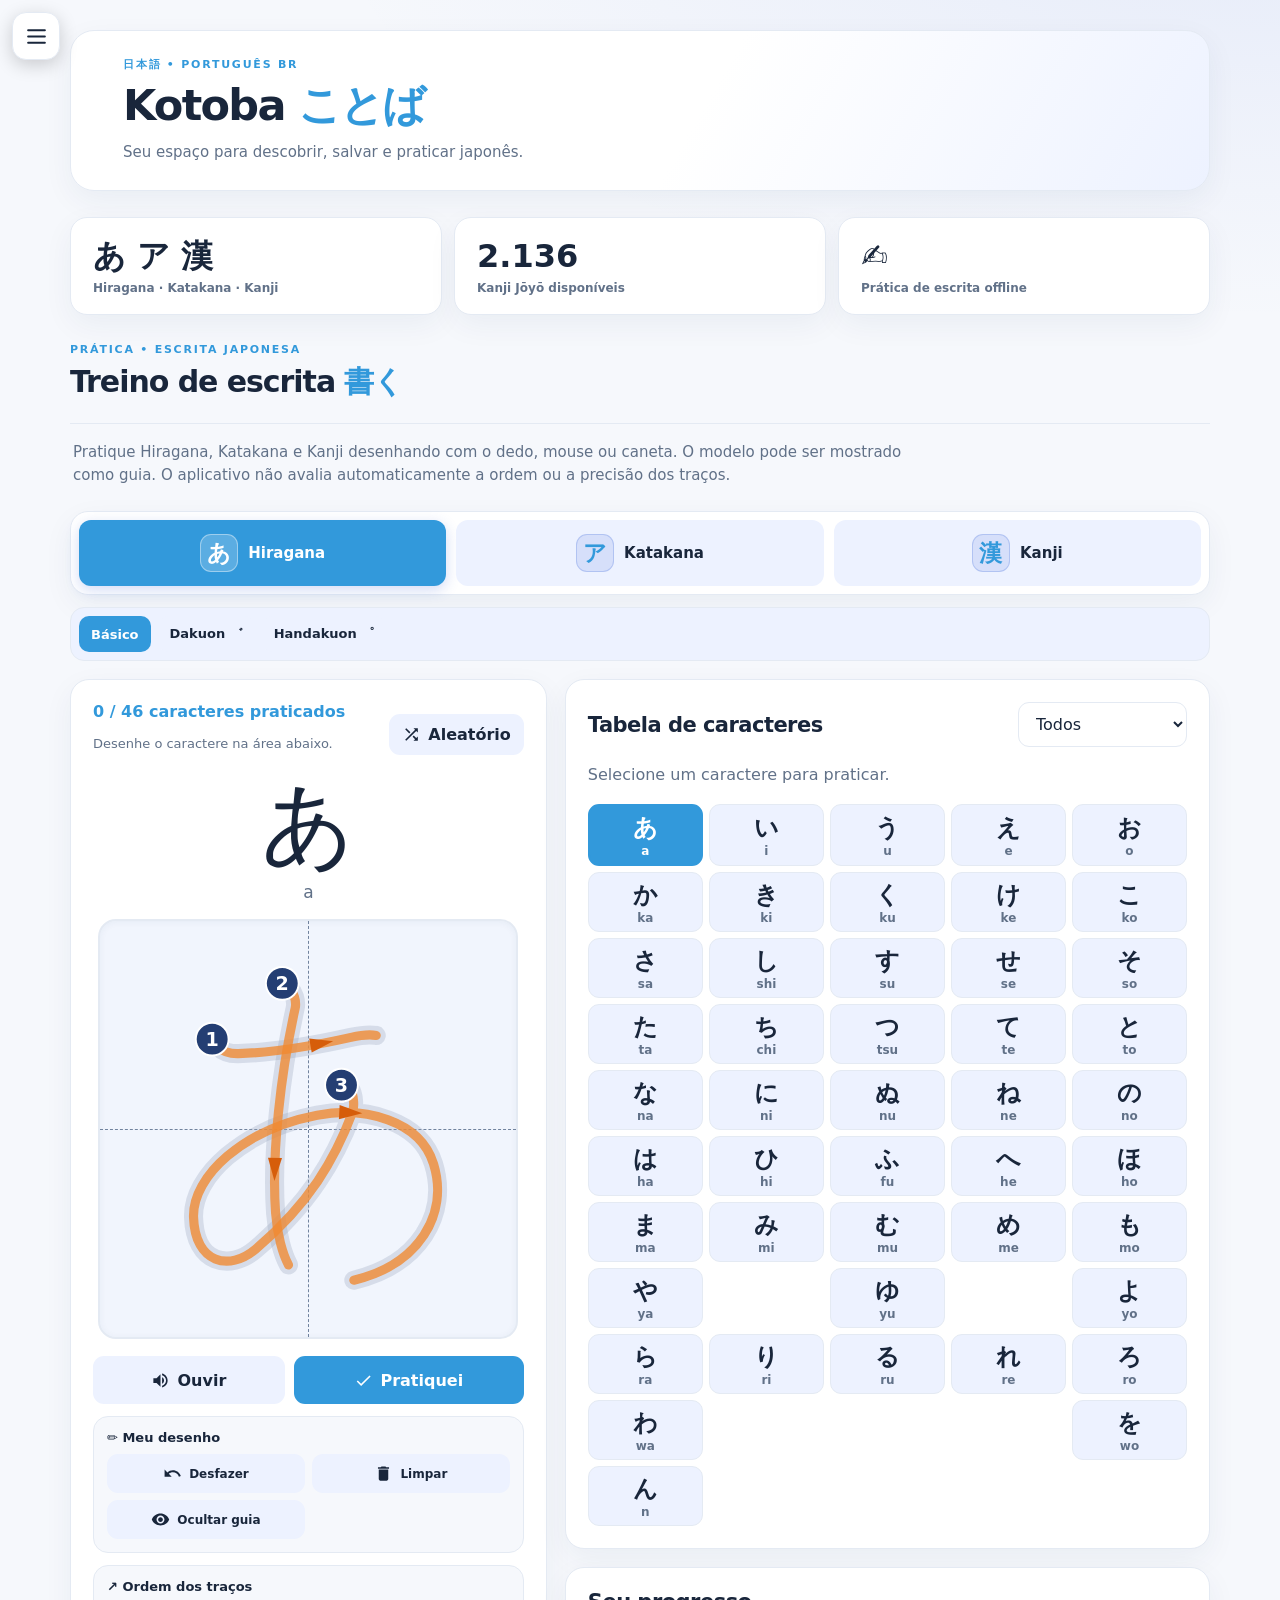
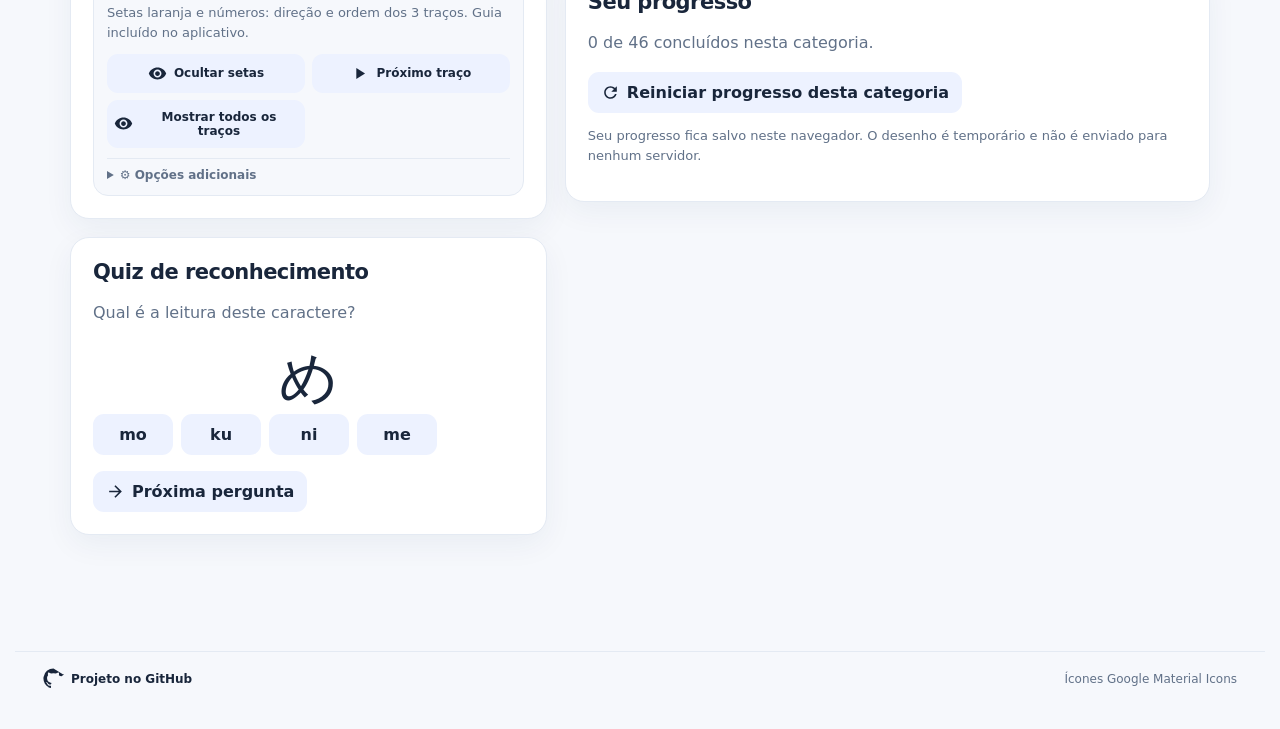
==== commit 009d9f6c: "v99: ocultar ícones legados duplicados e manter apenas SVG modernos" ====
--- a/pratica.html
+++ b/pratica.html
@@ -12,7 +12,7 @@
 /* Rolagem interna quando a categoria possui mais de 30 kanjis */
 #characters.kanji-scroll{max-height:460px;overflow-y:auto;overscroll-behavior:contain;scrollbar-width:thin;padding-right:8px;align-content:start}
 #characters.kanji-scroll:focus-visible{outline:2px solid var(--accent);outline-offset:3px}
-</style><link rel="stylesheet" href="./layout-compartilhado.css?v=98"><style>
+</style><link rel="stylesheet" href="./layout-compartilhado.css?v=99"><style>
 /* Mesmo sistema visual da página principal Kotoba */
 :root{--bg:#f6f8fc;--card:#fff;--ink:#19263b;--muted:#617188;--line:#e4eaf3;--primary:#315bd6;--accent:#315bd6;--soft:#edf2ff;--writing-surface:#f1f5fd;--shadow:0 10px 30px rgba(26,49,90,.055)}
 :root[data-theme=dark]{--bg:#0d1524;--card:#16243a;--ink:#eef3ff;--muted:#adbed4;--line:#31425c;--primary:#7f9cff;--accent:#7f9cff;--soft:#263b5c;--writing-surface:#233550;--shadow:0 12px 34px rgba(0,0,0,.16)}
@@ -148,7 +148,7 @@
  radial-gradient(circle at 40px 30px,#fff 0 1px,transparent 1.5px),
  radial-gradient(circle at 26px 18px,#fff 0 .8px,transparent 1.3px)!important;
 }
-</style><style id="kotoba-stars-v93">:root[data-theme=dark] .kotoba-settings-options #theme.kotoba-theme-switch::after{content:""!important;display:block!important;position:absolute!important;z-index:1!important;top:6px!important;left:5px!important;right:auto!important;bottom:auto!important;width:48px!important;height:34px!important;opacity:1!important;background-image:url("data:image/svg+xml,%3Csvg%20xmlns%3D%22http%3A%2F%2Fwww.w3.org%2F2000%2Fsvg%22%20width%3D%2248%22%20height%3D%2234%22%20viewBox%3D%220%200%2048%2034%22%3E%3Cg%20fill%3D%22%23fff%22%3E%3Cpath%20d%3D%22M10%201%20C10.6%206.2%2012%207.5%2017%208.3%20C12%209.1%2010.6%2010.5%2010%2016%20C9.4%2010.5%208%209.1%203%208.3%20C8%207.5%209.4%206.2%2010%201Z%22%2F%3E%3Cpath%20d%3D%22M36%205%20C36.5%209%2037.6%2010.3%2041.5%2011%20C37.6%2011.7%2036.5%2013%2036%2017%20C35.5%2013%2034.4%2011.7%2030.5%2011%20C34.4%2010.3%2035.5%209%2036%205Z%22%2F%3E%3Cpath%20d%3D%22M24%2023%20C24.4%2025.5%2025.2%2026.3%2027.5%2026.8%20C25.2%2027.3%2024.4%2028.1%2024%2030.6%20C23.6%2028.1%2022.8%2027.3%2020.5%2026.8%20C22.8%2026.3%2023.6%2025.5%2024%2023Z%22%2F%3E%3C%2Fg%3E%3Cg%20fill%3D%22%23dceaff%22%3E%3Ccircle%20cx%3D%223%22%20cy%3D%2225%22%20r%3D%221%22%2F%3E%3Ccircle%20cx%3D%2218%22%20cy%3D%2219%22%20r%3D%22.8%22%2F%3E%3Ccircle%20cx%3D%2244%22%20cy%3D%2225%22%20r%3D%221%22%2F%3E%3Ccircle%20cx%3D%2227%22%20cy%3D%223%22%20r%3D%22.8%22%2F%3E%3C%2Fg%3E%3C%2Fsvg%3E")!important;background-position:center!important;background-size:48px 34px!important;background-repeat:no-repeat!important;transform:none!important}</style><style id="kotoba-menu-spacing-v94">body>aside.kotoba-swipe-drawer nav>button:not(#theme),body>aside.kotoba-swipe-drawer .kotoba-settings-options>button{display:flex!important;align-items:center!important;gap:12px!important;white-space:nowrap!important}body>aside.kotoba-swipe-drawer .kotoba-menu-emoji{display:inline-flex!important;align-items:center!important;justify-content:center!important;flex:0 0 24px!important;width:24px!important;line-height:1!important;font-size:19px!important}body>aside.kotoba-swipe-drawer .kotoba-menu-label{display:inline-block!important;min-width:0!important}body>aside.kotoba-swipe-drawer .kotoba-settings>summary{display:flex!important;align-items:center!important;gap:12px!important}body>aside.kotoba-swipe-drawer .kotoba-settings>summary .kotoba-settings-chevron{margin-left:auto!important}body>aside.kotoba-swipe-drawer .kotoba-settings-options .kotoba-settings-theme{grid-template-columns:minmax(0,1fr) 96px!important;gap:5px!important}body>aside.kotoba-swipe-drawer .kotoba-settings-theme>span{padding-left:50px!important;box-sizing:border-box!important;font-size:13px!important;line-height:1.3!important}body>aside.kotoba-swipe-drawer .kotoba-settings-options>button{padding-left:14px!important}</style><style id="kotoba-menu-clean-v95">body>aside.kotoba-swipe-drawer nav>button:not(#theme),body>aside.kotoba-swipe-drawer .kotoba-settings-options>button,body>aside.kotoba-swipe-drawer .kotoba-settings>summary{gap:0!important}body>aside.kotoba-swipe-drawer .kotoba-settings-theme>span{padding-left:14px!important}body>aside.kotoba-swipe-drawer .kotoba-menu-label{margin:0!important}</style><style id="kotoba-menu-align-v96">body>aside.kotoba-swipe-drawer nav>button:not(#theme){display:flex!important;align-items:center!important;justify-content:flex-start!important;text-align:left!important;padding-left:30px!important;padding-right:12px!important}body>aside.kotoba-swipe-drawer .kotoba-settings>summary{display:flex!important;align-items:center!important;justify-content:flex-start!important;text-align:left!important;padding-left:30px!important;padding-right:12px!important}body>aside.kotoba-swipe-drawer .kotoba-settings-options>button{display:flex!important;align-items:center!important;justify-content:flex-start!important;text-align:left!important;padding-left:16px!important;padding-right:10px!important}body>aside.kotoba-swipe-drawer .kotoba-settings-theme>span{padding-left:16px!important;text-align:left!important}body>aside.kotoba-swipe-drawer .kotoba-menu-label{display:inline-block!important;text-align:left!important;margin:0!important}body>aside.kotoba-swipe-drawer .kotoba-settings-chevron{margin-left:auto!important}</style><style id="kotoba-account-gap-v97">body>aside.kotoba-swipe-drawer .kotoba-settings-options>button[data-page="account"]{gap:9px!important}body>aside.kotoba-swipe-drawer .kotoba-account-cloud{display:inline-flex!important;align-items:center!important;justify-content:center!important;flex:none!important;line-height:1!important;font-size:17px!important}body>aside.kotoba-swipe-drawer .kotoba-settings-options>button[data-page="account"] .kotoba-menu-label{margin:0!important}</style><style id="kotoba-modern-icons-v98">body>aside.kotoba-swipe-drawer .kotoba-modern-icon{display:inline-flex!important;align-items:center!important;justify-content:center!important;width:22px!important;min-width:22px!important;height:22px!important;flex:0 0 22px!important;color:currentColor!important}body>aside.kotoba-swipe-drawer .kotoba-modern-icon svg{display:block!important;width:20px!important;height:20px!important;stroke:currentColor!important}body>aside.kotoba-swipe-drawer nav>button:not(#theme),body>aside.kotoba-swipe-drawer .kotoba-settings-options>button,body>aside.kotoba-swipe-drawer .kotoba-settings>summary{gap:11px!important}body>aside.kotoba-swipe-drawer .kotoba-settings-options>button[data-page="account"]{gap:11px!important}body>aside.kotoba-swipe-drawer .kotoba-settings-theme>span{padding-left:49px!important}body>aside.kotoba-swipe-drawer .kotoba-settings-chevron{margin-left:auto!important}</style></head><body><button type="button" id="kotobaSwipeTrigger" class="kotoba-swipe-trigger" aria-label="Abrir menu de navegação" aria-controls="kotobaSwipeDrawer" aria-expanded="false"><svg viewBox="0 0 24 24" fill="none" stroke="currentColor" stroke-width="2" stroke-linecap="round"><path d="M4 6h16M4 12h16M4 18h16"/></svg></button><div id="kotobaSwipeOverlay" class="kotoba-swipe-overlay" aria-hidden="true"></div><aside class="practice-navigation"><h2 class="visually-hidden">辞 Kotoba</h2><nav class="site-nav" aria-label="Menu principal"><button type="button" data-page="dictionary" onclick="location.href='./index.html#dictionary'"><span class="kotoba-modern-icon" aria-hidden="true"><svg viewBox="0 0 24 24" width="20" height="20" fill="none" stroke="currentColor" stroke-width="1.8" stroke-linecap="round" stroke-linejoin="round"><path d="M12 7.5c-2.5-1.7-5.2-2-9-1.4v12.2c3.8-.6 6.5-.3 9 1.4 2.5-1.7 5.2-2 9-1.4V6.1c-3.8-.6-6.5-.3-9 1.4Z"/><path d="M12 7.5v12.2"/></svg></span><span class="kotoba-menu-label">Dicionário</span></button><button type="button" data-page="study" onclick="location.href='./index.html#study'"><span class="kotoba-modern-icon" aria-hidden="true"><svg viewBox="0 0 24 24" width="20" height="20" fill="none" stroke="currentColor" stroke-width="1.8" stroke-linecap="round" stroke-linejoin="round"><path d="M9 3.5a3.5 3.5 0 0 0-5 4.6A4 4 0 0 0 5 15a3.5 3.5 0 0 0 5.5 4.3L12 18V6a3.5 3.5 0 0 0-3-2.5ZM15 3.5a3.5 3.5 0 0 1 5 4.6 4 4 0 0 1-1 6.9 3.5 3.5 0 0 1-5.5 4.3L12 18V6a3.5 3.5 0 0 1 3-2.5Z"/><path d="M8 9c1 0 2 1 2 2M16 9c-1 0-2 1-2 2"/></svg></span><span class="kotoba-menu-label">Estudar</span></button><button type="button" data-page="writing" class="active" aria-current="page"><span class="kotoba-modern-icon" aria-hidden="true"><svg viewBox="0 0 24 24" width="20" height="20" fill="none" stroke="currentColor" stroke-width="1.8" stroke-linecap="round" stroke-linejoin="round"><path d="m4 20 4.5-1 10.8-10.8a2 2 0 0 0-2.8-2.8L5.7 16.2 4 20Z"/><path d="m14.5 7.5 2.8 2.8M4 20h16"/></svg></span><span class="kotoba-menu-label">Escrita</span></button><details class="kotoba-settings"><summary aria-label="Expandir configurações"><span class="kotoba-modern-icon" aria-hidden="true"><svg viewBox="0 0 24 24" width="20" height="20" fill="none" stroke="currentColor" stroke-width="1.8" stroke-linecap="round" stroke-linejoin="round"><path d="M12 3v2m0 14v2M3 12h2m14 0h2M5.6 5.6 7 7m10 10 1.4 1.4m0-12.8L17 7M7 17l-1.4 1.4"/><circle cx="12" cy="12" r="5"/><circle cx="12" cy="12" r="2"/></svg></span><span class="kotoba-menu-label">Configurações</span><span class="kotoba-settings-chevron" aria-hidden="true">▾</span></summary><div class="kotoba-settings-options"><div class="kotoba-settings-theme"><span>Modo escuro</span><button class="secondary kotoba-theme-switch" id="theme" aria-label="Alternar entre modo claro e escuro" title="Alternar modo claro e escuro">🌙 Escuro</button></div><button type="button" data-page="account" onclick="location.href='./index.html#account'"><span class="kotoba-modern-icon" aria-hidden="true"><svg viewBox="0 0 24 24" width="20" height="20" fill="none" stroke="currentColor" stroke-width="1.8" stroke-linecap="round" stroke-linejoin="round"><circle cx="12" cy="8" r="3.5"/><path d="M5 20v-1.5a7 7 0 0 1 14 0V20H5Z"/></svg></span><span class="kotoba-menu-label">Conta</span></button><button type="button" data-page="backup" onclick="location.href='./index.html#backup'"><span class="kotoba-modern-icon" aria-hidden="true"><svg viewBox="0 0 24 24" width="20" height="20" fill="none" stroke="currentColor" stroke-width="1.8" stroke-linecap="round" stroke-linejoin="round"><rect x="4" y="4" width="16" height="16" rx="3"/><path d="M12 7v9m-3-3 3 3 3-3M8 4v3h8V4"/></svg></span><span class="kotoba-menu-label">Backup</span></button></div></details></nav></aside><main class="shell practice-shell"><div class="top"><div><div class="eyebrow">日本語 • PORTUGUÊS BR</div><h1>Kotoba <span style="color:var(--primary)">ことば</span></h1><p>Seu espaço para descobrir, salvar e praticar japonês.</p></div></div><div class="practice-dashboard"><div class="practice-stat"><strong>あ ア 漢</strong><small>Hiragana · Katakana · Kanji</small></div><div class="practice-stat"><strong>2.136</strong><small>Kanji Jōyō disponíveis</small></div><div class="practice-stat"><strong>✍</strong><small>Prática de escrita offline</small></div></div><div class="practice-section-heading"><div><div class="eyebrow">PRÁTICA • ESCRITA JAPONESA</div><h2>Treino de escrita <span style="color:var(--primary)">書く</span></h2></div></div><p class="intro">Pratique Hiragana, Katakana e Kanji desenhando com o dedo, mouse ou caneta. O modelo pode ser mostrado como guia. O aplicativo não avalia automaticamente a ordem ou a precisão dos traços.</p><div class="tabs" aria-label="Alfabeto para praticar"><button data-family="hiragana" class="active"><span class="script-icon" aria-hidden="true">あ</span><span>Hiragana</span></button><button data-family="katakana" class="secondary"><span class="script-icon" aria-hidden="true">ア</span><span>Katakana</span></button><button data-family="kanji" class="secondary"><span class="script-icon" aria-hidden="true">漢</span><span>Kanji</span></button></div><div class="subtabs" id="kanaSubmenu" aria-label="Tipo de caracteres"><button data-set="hiragana" class="active">Básico</button><button data-set="hiragana_dakuon" class="secondary">Dakuon ゛</button><button data-set="hiragana_handakuon" class="secondary">Handakuon ゜</button></div><div class="kanji-categories" id="kanjiCategories" hidden><select id="kanjiCategory" aria-label="Categoria de kanjis" hidden tabindex="-1" aria-hidden="true"></select><span id="kanjiCategoryCount" class="notice"></span><div id="kanjiCategoryTiles" class="kanji-category-tiles" role="group" aria-label="Categorias de kanji"></div></div><div class="layout"><div><div class="panel"><div class="row"><div><span class="progress" id="progress">0 caracteres praticados</span><p class="notice" id="status">Escolha um caractere para começar.</p></div><button class="secondary" id="random">🎲 Aleatório</button></div><div class="target" id="target">あ</div><div class="subtitle" id="reading">a</div><div class="canvas-wrap"><div class="hint" id="hint">あ</div><canvas id="pad" aria-label="Área para praticar escrita"></canvas><svg id="strokeOverlay" class="stroke-overlay" viewBox="0 0 109 109" aria-hidden="true"></svg></div><div class="practice-actions"><div class="action-primary"><button id="speak" class="secondary">🔊 Ouvir</button><button id="done">✓ Pratiquei</button></div><div class="action-group"><div class="action-label">✏️ Meu desenho</div><div class="action-grid"><button id="undo" class="secondary">↶ Desfazer</button><button id="clear" class="secondary">🗑 Limpar</button><button id="guide" class="secondary">◉ Ocultar guia</button></div></div><div class="action-group"><div class="action-label">↗ Ordem dos traços</div><p class="stroke-help" id="strokeHelp" aria-live="polite">Carregando a ordem dos traços…</p><div class="action-grid"><button class="secondary" id="toggleArrows">↗ Ocultar setas</button><button class="secondary" id="stepStroke">▶ Próximo traço</button><button class="secondary" id="allStrokes">Mostrar todos os traços</button></div><details class="advanced-actions"><summary>⚙️ Opções adicionais</summary><button class="secondary" id="downloadStrokes">✓ Verificar setas offline</button></details></div></div></div><div class="panel"><h2>Quiz de reconhecimento</h2><p>Qual é a leitura deste caractere?</p><div class="target" id="quizChar" style="font-size:58px">あ</div><div class="buttons" id="quizOptions"></div><p id="quizFeedback" aria-live="polite"></p><button class="secondary" id="nextQuiz">Próxima pergunta</button></div></div><div><div class="panel"><div class="row"><h2 style="margin:0">Tabela de caracteres</h2><select id="filter" aria-label="Filtrar caracteres"><option value="all">Todos</option><option value="pending">Não praticados</option><option value="done">Praticados</option></select></div><p>Selecione um caractere para praticar.</p><div class="grid" id="characters"></div></div><div class="panel"><h2>Seu progresso</h2><p id="summary">0 caracteres praticados</p><button class="secondary" id="reset">Reiniciar progresso desta categoria</button><p class="notice">Seu progresso fica salvo neste navegador. O desenho é temporário e não é enviado para nenhum servidor.</p></div></div></div></main><script src="./kanji-dados.js"></script><script>window.KOTOBA_STROKES={"い":["M21.5,29.66c2.01,2.17,2.61,4.68,2.17,7.43c-3.09,19.16-1.03,32.01,7.93,41.45c6.12,6.45,6.26,3.14,7.04-5.21","M72.96,36.51c9.44,8.05,17.79,18.82,18.41,33.83"],"あ":["M31.01,33c0.88,0.88,2.75,1.82,5.25,1.75c8.62-0.25,20-2.12,29.5-4.25c1.51-0.34,4.62-0.88,6.62-0.5","M49.76,17.62c0.88,1,1.82,3.26,1.38,5.25c-3.75,16.75-6.25,38.13-5.13,53.63c0.41,5.7,1.88,10.88,3.38,13.62","M65.63,44.12c0.75,1.12,1.16,4.39,0.5,6.12c-4.62,12.26-11.24,23.76-25.37,35.76c-6.86,5.83-15.88,3.75-16.25-8.38c-0.34-10.87,13.38-23.12,32.38-26.74c12.42-2.37,27,1.38,30.5,12.75c4.05,13.18-3.76,26.37-20.88,30.49"],"う":["M42,15.5c5.62,2.12,9.62,3,12.88,3c8.27,0,8,1.12-0.38,5.5","M33,42.38c2.12,1.12,4.12,2.88,8.5,1.38c4.38-1.5,12.75-7.12,18.5-7c5.75,0.12,10.25,5,10.25,18c0,15.49-8.25,30.24-24.37,41.24"],"え":["M40.52,13.25c5.62,2.12,10,3,14.12,3c8.27,0,8,1.12-0.38,5.5","M32.52,45.12c1.88,1.25,4.5,1.75,7.38,0.62c3.29-1.29,17-7.88,21.25-9.88c4.25-2,8.32,0.04,4.38,4.62c-12.26,14.27-27.26,31.52-39.51,44.4c-3.26,3.42-0.58,3.54,1.5,1.37c13.5-14.12,18.12-20.12,23.62-20.12c7.13,0,3.5,16.75,6.75,22.38c3.25,5.63,19.12,3.75,26.12,2.12"],"ア":["M23.5,26.25c2.41,1.56,3.98,1.44,8.51,0.75c11.4-1.75,37.77-5.5,48.28-6.78c5.23-0.64,7.99,2.06,2.62,6.04c-6.75,5-13.12,9.5-23.25,16","M53.12,41.12c0.79,1.5,1.02,3.24,0.58,5.28c-4.04,18.48-9.92,31.85-19.92,45.48"],"ウ":["M53.25,14.62c1,1.12,1.25,3,1.25,4.62c0,1.62,0,10.76,0,12.64","M26.5,31.25c1,1.12,1.22,3,1.25,4.62c0.09,4.45,0.29,10.95,0.45,16.37c0.07,2.5,0.14,4.77,0.18,6.5","M29.12,35.88c19.38-2.25,40.25-4.25,49-5.5c8.75-1.25,8.28,0.84,6.25,6.88c-5,14.88-20.12,43.5-41,56.62"],"イ":["M69.75,16.75c0.12,1.75-0.34,3.86-1.62,5.5c-10.13,12.87-23.75,29.63-45.63,42.87","M56.38,43.88c1,1.12,1.25,3,1.25,4.62c0,1.62,0,32.75,0,34.62c0,1.87-0.13,9.13-0.13,11.76"],"エ":["M31.87,35.68c2.32,0.71,5.14,0.66,7.48,0.29c8.57-1.35,22.4-2.85,33.66-3.85c2.26-0.2,4.52-0.19,6.77,0.22","M53.34,38.13c1,1.12,1.31,3,1.25,4.62c-0.18,4.74-0.51,12.89-0.83,22.25c-0.08,2.31-0.16,4.7-0.23,7.12","M19,75.46c3.41,0.94,7.57,0.88,11.01,0.39c17.78-2.48,34.53-3.86,50.55-3.9c3.34-0.01,7.23,0.42,10.46,1.8"],"日":["M31.5,24.5c1.12,1.12,1.74,2.75,1.74,4.75c0,1.6-0.16,38.11-0.09,53.5c0.02,3.82,0.05,6.35,0.09,6.75","M33.48,26c0.8-0.05,37.67-3.01,40.77-3.25c3.19-0.25,5,1.75,5,4.25c0,4-0.22,40.84-0.23,56c0,3.48,0,5.72,0,6","M34.22,55.25c7.78-0.5,35.9-2.5,44.06-2.75","M34.23,86.5c10.52-0.75,34.15-2.12,43.81-2.25"],"月":["M34.25,16.25c1,1,1.48,2.38,1.5,4c0.38,33.62,2.38,59.38-11,73.25","M36.25,19c4.12-0.62,31.49-4.78,33.25-5c4-0.5,5.5,1.12,5.5,4.75c0,2.76-0.5,49.25-0.5,69.5c0,13-6.25,4-8.75,1.75","M37.25,38c10.25-1.5,27.25-3.75,36.25-4.5","M37,58.25c8.75-1.12,27-3.5,36.25-4"],"火":["M24.25,34c3.27,3.33,8.5,13,9.5,17.75","M83,27.25c0.5,1.38,0.22,2.74-0.5,4.25c-2.38,5-7.5,12.12-12.75,17.25","M52.5,14.25c1,1.25,1.5,3.12,1.5,5C54,69,39.62,80,21,91.5","M52.75,50c12.49,14.06,25.01,28.42,33.62,36.13c2.7,2.42,4.9,4.02,8.38,4.87"],"水":["M52.77,15.08c1.08,1.08,1.67,2.49,1.76,5.52c0.4,14.55-0.26,62.16-0.26,67.12c0,9.78-7.52,0.03-9.02-1.22","M17.5,45.75c1.75,0.62,3.73,0.43,5.25,0C25.88,44.88,36.09,41,38.59,40s4.47,1.24,3.75,3.5C39,54,28.25,69,19,74.75","M81.22,27.5c-0.22,1.25-0.72,2.25-1.52,2.97c-5.64,5.1-12.45,9.78-22.45,13.78","M57,46c8.82,10.73,19.23,21.46,28.42,27.42c2.16,1.4,4.52,3,7.08,3.58"]};
+</style><style id="kotoba-stars-v93">:root[data-theme=dark] .kotoba-settings-options #theme.kotoba-theme-switch::after{content:""!important;display:block!important;position:absolute!important;z-index:1!important;top:6px!important;left:5px!important;right:auto!important;bottom:auto!important;width:48px!important;height:34px!important;opacity:1!important;background-image:url("data:image/svg+xml,%3Csvg%20xmlns%3D%22http%3A%2F%2Fwww.w3.org%2F2000%2Fsvg%22%20width%3D%2248%22%20height%3D%2234%22%20viewBox%3D%220%200%2048%2034%22%3E%3Cg%20fill%3D%22%23fff%22%3E%3Cpath%20d%3D%22M10%201%20C10.6%206.2%2012%207.5%2017%208.3%20C12%209.1%2010.6%2010.5%2010%2016%20C9.4%2010.5%208%209.1%203%208.3%20C8%207.5%209.4%206.2%2010%201Z%22%2F%3E%3Cpath%20d%3D%22M36%205%20C36.5%209%2037.6%2010.3%2041.5%2011%20C37.6%2011.7%2036.5%2013%2036%2017%20C35.5%2013%2034.4%2011.7%2030.5%2011%20C34.4%2010.3%2035.5%209%2036%205Z%22%2F%3E%3Cpath%20d%3D%22M24%2023%20C24.4%2025.5%2025.2%2026.3%2027.5%2026.8%20C25.2%2027.3%2024.4%2028.1%2024%2030.6%20C23.6%2028.1%2022.8%2027.3%2020.5%2026.8%20C22.8%2026.3%2023.6%2025.5%2024%2023Z%22%2F%3E%3C%2Fg%3E%3Cg%20fill%3D%22%23dceaff%22%3E%3Ccircle%20cx%3D%223%22%20cy%3D%2225%22%20r%3D%221%22%2F%3E%3Ccircle%20cx%3D%2218%22%20cy%3D%2219%22%20r%3D%22.8%22%2F%3E%3Ccircle%20cx%3D%2244%22%20cy%3D%2225%22%20r%3D%221%22%2F%3E%3Ccircle%20cx%3D%2227%22%20cy%3D%223%22%20r%3D%22.8%22%2F%3E%3C%2Fg%3E%3C%2Fsvg%3E")!important;background-position:center!important;background-size:48px 34px!important;background-repeat:no-repeat!important;transform:none!important}</style><style id="kotoba-menu-spacing-v94">body>aside.kotoba-swipe-drawer nav>button:not(#theme),body>aside.kotoba-swipe-drawer .kotoba-settings-options>button{display:flex!important;align-items:center!important;gap:12px!important;white-space:nowrap!important}body>aside.kotoba-swipe-drawer .kotoba-menu-emoji{display:inline-flex!important;align-items:center!important;justify-content:center!important;flex:0 0 24px!important;width:24px!important;line-height:1!important;font-size:19px!important}body>aside.kotoba-swipe-drawer .kotoba-menu-label{display:inline-block!important;min-width:0!important}body>aside.kotoba-swipe-drawer .kotoba-settings>summary{display:flex!important;align-items:center!important;gap:12px!important}body>aside.kotoba-swipe-drawer .kotoba-settings>summary .kotoba-settings-chevron{margin-left:auto!important}body>aside.kotoba-swipe-drawer .kotoba-settings-options .kotoba-settings-theme{grid-template-columns:minmax(0,1fr) 96px!important;gap:5px!important}body>aside.kotoba-swipe-drawer .kotoba-settings-theme>span{padding-left:50px!important;box-sizing:border-box!important;font-size:13px!important;line-height:1.3!important}body>aside.kotoba-swipe-drawer .kotoba-settings-options>button{padding-left:14px!important}</style><style id="kotoba-menu-clean-v95">body>aside.kotoba-swipe-drawer nav>button:not(#theme),body>aside.kotoba-swipe-drawer .kotoba-settings-options>button,body>aside.kotoba-swipe-drawer .kotoba-settings>summary{gap:0!important}body>aside.kotoba-swipe-drawer .kotoba-settings-theme>span{padding-left:14px!important}body>aside.kotoba-swipe-drawer .kotoba-menu-label{margin:0!important}</style><style id="kotoba-menu-align-v96">body>aside.kotoba-swipe-drawer nav>button:not(#theme){display:flex!important;align-items:center!important;justify-content:flex-start!important;text-align:left!important;padding-left:30px!important;padding-right:12px!important}body>aside.kotoba-swipe-drawer .kotoba-settings>summary{display:flex!important;align-items:center!important;justify-content:flex-start!important;text-align:left!important;padding-left:30px!important;padding-right:12px!important}body>aside.kotoba-swipe-drawer .kotoba-settings-options>button{display:flex!important;align-items:center!important;justify-content:flex-start!important;text-align:left!important;padding-left:16px!important;padding-right:10px!important}body>aside.kotoba-swipe-drawer .kotoba-settings-theme>span{padding-left:16px!important;text-align:left!important}body>aside.kotoba-swipe-drawer .kotoba-menu-label{display:inline-block!important;text-align:left!important;margin:0!important}body>aside.kotoba-swipe-drawer .kotoba-settings-chevron{margin-left:auto!important}</style><style id="kotoba-account-gap-v97">body>aside.kotoba-swipe-drawer .kotoba-settings-options>button[data-page="account"]{gap:9px!important}body>aside.kotoba-swipe-drawer .kotoba-account-cloud{display:inline-flex!important;align-items:center!important;justify-content:center!important;flex:none!important;line-height:1!important;font-size:17px!important}body>aside.kotoba-swipe-drawer .kotoba-settings-options>button[data-page="account"] .kotoba-menu-label{margin:0!important}</style><style id="kotoba-modern-icons-v98">body>aside.kotoba-swipe-drawer .kotoba-modern-icon{display:inline-flex!important;align-items:center!important;justify-content:center!important;width:22px!important;min-width:22px!important;height:22px!important;flex:0 0 22px!important;color:currentColor!important}body>aside.kotoba-swipe-drawer .kotoba-modern-icon svg{display:block!important;width:20px!important;height:20px!important;stroke:currentColor!important}body>aside.kotoba-swipe-drawer nav>button:not(#theme),body>aside.kotoba-swipe-drawer .kotoba-settings-options>button,body>aside.kotoba-swipe-drawer .kotoba-settings>summary{gap:11px!important}body>aside.kotoba-swipe-drawer .kotoba-settings-options>button[data-page="account"]{gap:11px!important}body>aside.kotoba-swipe-drawer .kotoba-settings-theme>span{padding-left:49px!important}body>aside.kotoba-swipe-drawer .kotoba-settings-chevron{margin-left:auto!important}</style><style id="kotoba-remove-legacy-icons-v99">body>aside.kotoba-swipe-drawer nav>button[data-page]::before,body>aside.kotoba-swipe-drawer nav>button[data-page]::after,body>aside.kotoba-swipe-drawer .kotoba-settings-options>button[data-page]::before,body>aside.kotoba-swipe-drawer .kotoba-settings-options>button[data-page]::after{content:none!important;display:none!important;background:none!important}body>aside.kotoba-swipe-drawer nav>button[data-page],body>aside.kotoba-swipe-drawer .kotoba-settings-options>button[data-page]{gap:11px!important}body>aside.kotoba-swipe-drawer .kotoba-modern-icon{flex:0 0 22px!important}</style></head><body><button type="button" id="kotobaSwipeTrigger" class="kotoba-swipe-trigger" aria-label="Abrir menu de navegação" aria-controls="kotobaSwipeDrawer" aria-expanded="false"><svg viewBox="0 0 24 24" fill="none" stroke="currentColor" stroke-width="2" stroke-linecap="round"><path d="M4 6h16M4 12h16M4 18h16"/></svg></button><div id="kotobaSwipeOverlay" class="kotoba-swipe-overlay" aria-hidden="true"></div><aside class="practice-navigation"><h2 class="visually-hidden">辞 Kotoba</h2><nav class="site-nav" aria-label="Menu principal"><button type="button" data-page="dictionary" onclick="location.href='./index.html#dictionary'"><span class="kotoba-modern-icon" aria-hidden="true"><svg viewBox="0 0 24 24" width="20" height="20" fill="none" stroke="currentColor" stroke-width="1.8" stroke-linecap="round" stroke-linejoin="round"><path d="M12 7.5c-2.5-1.7-5.2-2-9-1.4v12.2c3.8-.6 6.5-.3 9 1.4 2.5-1.7 5.2-2 9-1.4V6.1c-3.8-.6-6.5-.3-9 1.4Z"/><path d="M12 7.5v12.2"/></svg></span><span class="kotoba-menu-label">Dicionário</span></button><button type="button" data-page="study" onclick="location.href='./index.html#study'"><span class="kotoba-modern-icon" aria-hidden="true"><svg viewBox="0 0 24 24" width="20" height="20" fill="none" stroke="currentColor" stroke-width="1.8" stroke-linecap="round" stroke-linejoin="round"><path d="M9 3.5a3.5 3.5 0 0 0-5 4.6A4 4 0 0 0 5 15a3.5 3.5 0 0 0 5.5 4.3L12 18V6a3.5 3.5 0 0 0-3-2.5ZM15 3.5a3.5 3.5 0 0 1 5 4.6 4 4 0 0 1-1 6.9 3.5 3.5 0 0 1-5.5 4.3L12 18V6a3.5 3.5 0 0 1 3-2.5Z"/><path d="M8 9c1 0 2 1 2 2M16 9c-1 0-2 1-2 2"/></svg></span><span class="kotoba-menu-label">Estudar</span></button><button type="button" data-page="writing" class="active" aria-current="page"><span class="kotoba-modern-icon" aria-hidden="true"><svg viewBox="0 0 24 24" width="20" height="20" fill="none" stroke="currentColor" stroke-width="1.8" stroke-linecap="round" stroke-linejoin="round"><path d="m4 20 4.5-1 10.8-10.8a2 2 0 0 0-2.8-2.8L5.7 16.2 4 20Z"/><path d="m14.5 7.5 2.8 2.8M4 20h16"/></svg></span><span class="kotoba-menu-label">Escrita</span></button><details class="kotoba-settings"><summary aria-label="Expandir configurações"><span class="kotoba-modern-icon" aria-hidden="true"><svg viewBox="0 0 24 24" width="20" height="20" fill="none" stroke="currentColor" stroke-width="1.8" stroke-linecap="round" stroke-linejoin="round"><path d="M12 3v2m0 14v2M3 12h2m14 0h2M5.6 5.6 7 7m10 10 1.4 1.4m0-12.8L17 7M7 17l-1.4 1.4"/><circle cx="12" cy="12" r="5"/><circle cx="12" cy="12" r="2"/></svg></span><span class="kotoba-menu-label">Configurações</span><span class="kotoba-settings-chevron" aria-hidden="true">▾</span></summary><div class="kotoba-settings-options"><div class="kotoba-settings-theme"><span>Modo escuro</span><button class="secondary kotoba-theme-switch" id="theme" aria-label="Alternar entre modo claro e escuro" title="Alternar modo claro e escuro">🌙 Escuro</button></div><button type="button" data-page="account" onclick="location.href='./index.html#account'"><span class="kotoba-modern-icon" aria-hidden="true"><svg viewBox="0 0 24 24" width="20" height="20" fill="none" stroke="currentColor" stroke-width="1.8" stroke-linecap="round" stroke-linejoin="round"><circle cx="12" cy="8" r="3.5"/><path d="M5 20v-1.5a7 7 0 0 1 14 0V20H5Z"/></svg></span><span class="kotoba-menu-label">Conta</span></button><button type="button" data-page="backup" onclick="location.href='./index.html#backup'"><span class="kotoba-modern-icon" aria-hidden="true"><svg viewBox="0 0 24 24" width="20" height="20" fill="none" stroke="currentColor" stroke-width="1.8" stroke-linecap="round" stroke-linejoin="round"><rect x="4" y="4" width="16" height="16" rx="3"/><path d="M12 7v9m-3-3 3 3 3-3M8 4v3h8V4"/></svg></span><span class="kotoba-menu-label">Backup</span></button></div></details></nav></aside><main class="shell practice-shell"><div class="top"><div><div class="eyebrow">日本語 • PORTUGUÊS BR</div><h1>Kotoba <span style="color:var(--primary)">ことば</span></h1><p>Seu espaço para descobrir, salvar e praticar japonês.</p></div></div><div class="practice-dashboard"><div class="practice-stat"><strong>あ ア 漢</strong><small>Hiragana · Katakana · Kanji</small></div><div class="practice-stat"><strong>2.136</strong><small>Kanji Jōyō disponíveis</small></div><div class="practice-stat"><strong>✍</strong><small>Prática de escrita offline</small></div></div><div class="practice-section-heading"><div><div class="eyebrow">PRÁTICA • ESCRITA JAPONESA</div><h2>Treino de escrita <span style="color:var(--primary)">書く</span></h2></div></div><p class="intro">Pratique Hiragana, Katakana e Kanji desenhando com o dedo, mouse ou caneta. O modelo pode ser mostrado como guia. O aplicativo não avalia automaticamente a ordem ou a precisão dos traços.</p><div class="tabs" aria-label="Alfabeto para praticar"><button data-family="hiragana" class="active"><span class="script-icon" aria-hidden="true">あ</span><span>Hiragana</span></button><button data-family="katakana" class="secondary"><span class="script-icon" aria-hidden="true">ア</span><span>Katakana</span></button><button data-family="kanji" class="secondary"><span class="script-icon" aria-hidden="true">漢</span><span>Kanji</span></button></div><div class="subtabs" id="kanaSubmenu" aria-label="Tipo de caracteres"><button data-set="hiragana" class="active">Básico</button><button data-set="hiragana_dakuon" class="secondary">Dakuon ゛</button><button data-set="hiragana_handakuon" class="secondary">Handakuon ゜</button></div><div class="kanji-categories" id="kanjiCategories" hidden><select id="kanjiCategory" aria-label="Categoria de kanjis" hidden tabindex="-1" aria-hidden="true"></select><span id="kanjiCategoryCount" class="notice"></span><div id="kanjiCategoryTiles" class="kanji-category-tiles" role="group" aria-label="Categorias de kanji"></div></div><div class="layout"><div><div class="panel"><div class="row"><div><span class="progress" id="progress">0 caracteres praticados</span><p class="notice" id="status">Escolha um caractere para começar.</p></div><button class="secondary" id="random">🎲 Aleatório</button></div><div class="target" id="target">あ</div><div class="subtitle" id="reading">a</div><div class="canvas-wrap"><div class="hint" id="hint">あ</div><canvas id="pad" aria-label="Área para praticar escrita"></canvas><svg id="strokeOverlay" class="stroke-overlay" viewBox="0 0 109 109" aria-hidden="true"></svg></div><div class="practice-actions"><div class="action-primary"><button id="speak" class="secondary">🔊 Ouvir</button><button id="done">✓ Pratiquei</button></div><div class="action-group"><div class="action-label">✏️ Meu desenho</div><div class="action-grid"><button id="undo" class="secondary">↶ Desfazer</button><button id="clear" class="secondary">🗑 Limpar</button><button id="guide" class="secondary">◉ Ocultar guia</button></div></div><div class="action-group"><div class="action-label">↗ Ordem dos traços</div><p class="stroke-help" id="strokeHelp" aria-live="polite">Carregando a ordem dos traços…</p><div class="action-grid"><button class="secondary" id="toggleArrows">↗ Ocultar setas</button><button class="secondary" id="stepStroke">▶ Próximo traço</button><button class="secondary" id="allStrokes">Mostrar todos os traços</button></div><details class="advanced-actions"><summary>⚙️ Opções adicionais</summary><button class="secondary" id="downloadStrokes">✓ Verificar setas offline</button></details></div></div></div><div class="panel"><h2>Quiz de reconhecimento</h2><p>Qual é a leitura deste caractere?</p><div class="target" id="quizChar" style="font-size:58px">あ</div><div class="buttons" id="quizOptions"></div><p id="quizFeedback" aria-live="polite"></p><button class="secondary" id="nextQuiz">Próxima pergunta</button></div></div><div><div class="panel"><div class="row"><h2 style="margin:0">Tabela de caracteres</h2><select id="filter" aria-label="Filtrar caracteres"><option value="all">Todos</option><option value="pending">Não praticados</option><option value="done">Praticados</option></select></div><p>Selecione um caractere para praticar.</p><div class="grid" id="characters"></div></div><div class="panel"><h2>Seu progresso</h2><p id="summary">0 caracteres praticados</p><button class="secondary" id="reset">Reiniciar progresso desta categoria</button><p class="notice">Seu progresso fica salvo neste navegador. O desenho é temporário e não é enviado para nenhum servidor.</p></div></div></div></main><script src="./kanji-dados.js"></script><script>window.KOTOBA_STROKES={"い":["M21.5,29.66c2.01,2.17,2.61,4.68,2.17,7.43c-3.09,19.16-1.03,32.01,7.93,41.45c6.12,6.45,6.26,3.14,7.04-5.21","M72.96,36.51c9.44,8.05,17.79,18.82,18.41,33.83"],"あ":["M31.01,33c0.88,0.88,2.75,1.82,5.25,1.75c8.62-0.25,20-2.12,29.5-4.25c1.51-0.34,4.62-0.88,6.62-0.5","M49.76,17.62c0.88,1,1.82,3.26,1.38,5.25c-3.75,16.75-6.25,38.13-5.13,53.63c0.41,5.7,1.88,10.88,3.38,13.62","M65.63,44.12c0.75,1.12,1.16,4.39,0.5,6.12c-4.62,12.26-11.24,23.76-25.37,35.76c-6.86,5.83-15.88,3.75-16.25-8.38c-0.34-10.87,13.38-23.12,32.38-26.74c12.42-2.37,27,1.38,30.5,12.75c4.05,13.18-3.76,26.37-20.88,30.49"],"う":["M42,15.5c5.62,2.12,9.62,3,12.88,3c8.27,0,8,1.12-0.38,5.5","M33,42.38c2.12,1.12,4.12,2.88,8.5,1.38c4.38-1.5,12.75-7.12,18.5-7c5.75,0.12,10.25,5,10.25,18c0,15.49-8.25,30.24-24.37,41.24"],"え":["M40.52,13.25c5.62,2.12,10,3,14.12,3c8.27,0,8,1.12-0.38,5.5","M32.52,45.12c1.88,1.25,4.5,1.75,7.38,0.62c3.29-1.29,17-7.88,21.25-9.88c4.25-2,8.32,0.04,4.38,4.62c-12.26,14.27-27.26,31.52-39.51,44.4c-3.26,3.42-0.58,3.54,1.5,1.37c13.5-14.12,18.12-20.12,23.62-20.12c7.13,0,3.5,16.75,6.75,22.38c3.25,5.63,19.12,3.75,26.12,2.12"],"ア":["M23.5,26.25c2.41,1.56,3.98,1.44,8.51,0.75c11.4-1.75,37.77-5.5,48.28-6.78c5.23-0.64,7.99,2.06,2.62,6.04c-6.75,5-13.12,9.5-23.25,16","M53.12,41.12c0.79,1.5,1.02,3.24,0.58,5.28c-4.04,18.48-9.92,31.85-19.92,45.48"],"ウ":["M53.25,14.62c1,1.12,1.25,3,1.25,4.62c0,1.62,0,10.76,0,12.64","M26.5,31.25c1,1.12,1.22,3,1.25,4.62c0.09,4.45,0.29,10.95,0.45,16.37c0.07,2.5,0.14,4.77,0.18,6.5","M29.12,35.88c19.38-2.25,40.25-4.25,49-5.5c8.75-1.25,8.28,0.84,6.25,6.88c-5,14.88-20.12,43.5-41,56.62"],"イ":["M69.75,16.75c0.12,1.75-0.34,3.86-1.62,5.5c-10.13,12.87-23.75,29.63-45.63,42.87","M56.38,43.88c1,1.12,1.25,3,1.25,4.62c0,1.62,0,32.75,0,34.62c0,1.87-0.13,9.13-0.13,11.76"],"エ":["M31.87,35.68c2.32,0.71,5.14,0.66,7.48,0.29c8.57-1.35,22.4-2.85,33.66-3.85c2.26-0.2,4.52-0.19,6.77,0.22","M53.34,38.13c1,1.12,1.31,3,1.25,4.62c-0.18,4.74-0.51,12.89-0.83,22.25c-0.08,2.31-0.16,4.7-0.23,7.12","M19,75.46c3.41,0.94,7.57,0.88,11.01,0.39c17.78-2.48,34.53-3.86,50.55-3.9c3.34-0.01,7.23,0.42,10.46,1.8"],"日":["M31.5,24.5c1.12,1.12,1.74,2.75,1.74,4.75c0,1.6-0.16,38.11-0.09,53.5c0.02,3.82,0.05,6.35,0.09,6.75","M33.48,26c0.8-0.05,37.67-3.01,40.77-3.25c3.19-0.25,5,1.75,5,4.25c0,4-0.22,40.84-0.23,56c0,3.48,0,5.72,0,6","M34.22,55.25c7.78-0.5,35.9-2.5,44.06-2.75","M34.23,86.5c10.52-0.75,34.15-2.12,43.81-2.25"],"月":["M34.25,16.25c1,1,1.48,2.38,1.5,4c0.38,33.62,2.38,59.38-11,73.25","M36.25,19c4.12-0.62,31.49-4.78,33.25-5c4-0.5,5.5,1.12,5.5,4.75c0,2.76-0.5,49.25-0.5,69.5c0,13-6.25,4-8.75,1.75","M37.25,38c10.25-1.5,27.25-3.75,36.25-4.5","M37,58.25c8.75-1.12,27-3.5,36.25-4"],"火":["M24.25,34c3.27,3.33,8.5,13,9.5,17.75","M83,27.25c0.5,1.38,0.22,2.74-0.5,4.25c-2.38,5-7.5,12.12-12.75,17.25","M52.5,14.25c1,1.25,1.5,3.12,1.5,5C54,69,39.62,80,21,91.5","M52.75,50c12.49,14.06,25.01,28.42,33.62,36.13c2.7,2.42,4.9,4.02,8.38,4.87"],"水":["M52.77,15.08c1.08,1.08,1.67,2.49,1.76,5.52c0.4,14.55-0.26,62.16-0.26,67.12c0,9.78-7.52,0.03-9.02-1.22","M17.5,45.75c1.75,0.62,3.73,0.43,5.25,0C25.88,44.88,36.09,41,38.59,40s4.47,1.24,3.75,3.5C39,54,28.25,69,19,74.75","M81.22,27.5c-0.22,1.25-0.72,2.25-1.52,2.97c-5.64,5.1-12.45,9.78-22.45,13.78","M57,46c8.82,10.73,19.23,21.46,28.42,27.42c2.16,1.4,4.52,3,7.08,3.58"]};
 window.KOTOBA_STROKES=Object.assign(window.KOTOBA_STROKES||{},{"お":["M22.88,35.12c1.38,1,3.62,2.38,6,2.12c2.38-0.26,19.62-5.12,21.12-5.74c1.5-0.62,4-1.25,5.88-2","M41.5,16.12c2.25,1,3.59,4.39,3.12,7.38c-2.5,16.12-3.37,45.53-2.25,58.38c0.75,8.62-0.64,10.45-7.12,7.12c-5.13-2.62-13.75-8-13.75-12.38c0-7.5,24.38-23.62,44.75-23.62c17.25,0,25,8.25,25,17.25c0,8.25-9.38,18.88-26.75,21","M73,22.12c5.38,2.62,8.88,5.88,10.62,8.25c2.27,3.08,0.38,4.5-1.12,5"],"か":["M24.62,38.62c1.88,1.62,4.65,2.33,8.62,1c25.5-8.5,29.5-4.13,29.5,7.62c0,9.38-1.24,17.46-4.25,25.25c-7.62,19.76-10.87,17.39-16.12,10.89","M48.5,17.5c1,1.38,1.29,4.7,0.5,7.12c-5,15.25-18.02,40.93-19.62,43.88c-3.12,5.75-6.38,11.88-9.38,16.25","M77.37,31.62c7.5,6.88,13.25,15.75,15,24.88"],"き":["M30.5,30.25c1.88,0.75,4.64,1.06,5.88,0.88c6.75-1,22.25-4.5,26.5-6c2.17-0.76,3.5-1.25,4.88-2.12","M36.25,48.7c2.01,0.85,4.97,1.2,6.29,0.99c7.23-1.13,23.82-5.09,28.37-6.79c2.32-0.86,3.75-1.41,5.22-2.4","M42,14.12c1.5,0.88,3.13,2.94,4,5.12c5.5,13.76,16,29.26,26.37,40.76c7.64,8.47,9.12,9.38-6,3.88","M33.75,83.25c10.62,9.75,27.25,8.62,38.12,5"],"く":["M60.66,15c0.5,1.62,0.35,5.44-1,7.38c-6.75,9.62-14.3,19.08-18.62,24.5c-4,5-3.79,7.03-0.88,11c5.5,7.5,12.75,18.75,17.62,27.25c1.48,2.59,2.75,4.75,4.5,8.62"],"け":["M24.67,19.75c1.25,1.5,2.62,3.75,2.12,6.38c-3,15.88-6.5,29.5-4.88,44.62c2.02,18.84,2.25,4.75,6.75-3.5","M53.67,38.62c2.12,1.38,4.28,1.89,6.88,1.5c8.25-1.25,15.39-2.57,20.62-4c2.76-0.74,5.26-1.12,6.88-1.12","M71.67,14.38c2.13,1.37,2.88,3.35,2.88,5.12c0,11.62,0.12,20.38,0.12,30.12c0,20.75-0.62,30.88-12.5,42.25"],"こ":["M34.75,26.75c1.12,0.88,2.91,2.01,6,1.5c7.62-1.25,14.11-2.56,22.38-2.62c15.5-0.12,5.88,5-5.75,9","M30,68.12c2.25,14.5,15.26,17.96,31,16.75c6.5-0.5,11.88-1.25,17.62-2.88"],"さ":["M27,38.9c2.42,1.33,5.38,1.47,8.32,1.06c8.79-1.24,28.67-7.76,34.15-10.43c2.79-1.36,3.78-1.91,6.28-3.53","M41.5,13.88c1.5,0.88,3.63,2.94,4.5,5.12c5.5,13.75,15.25,27.62,26.87,39.5c7.98,8.15,6.38,10-6,3.12","M35.25,80.5c4.5,11.75,20.88,12.5,38.38,7.5"],"す":["M15.5,37.12c2.88,2.12,6.94,1.51,12.75,0.25c16.12-3.5,36.14-5.38,46.62-6.5c7-0.75,11.88-0.62,17.75,0.12","M57.62,13.38c2,1.5,2.75,3.25,2.75,5.88c0,10.38,0,35.12,0,40.75c0,14.62-15.62,16.38-15.62,1.75c0-14.25,18-14.12,18,6.38c0,13.25-7.75,21.5-16,28.38"],"せ":["M16.5,49.93c2.88,2.42,6.86,1.57,12.75,0.53c19-3.34,33-5.72,47.12-7.64c6.99-0.95,11.88-1.21,17.75-0.36","M69.74,17.75c2,1.5,2.75,3.25,2.75,5.88c0,10.38,0,17.88,0,23.5c0,25.62-5.75,23.25-11.88,19","M35.62,26.25c2,1.5,2.75,3.25,2.75,5.88c0,10.38,0,28.38,0,34c0,14.5,6.38,19.55,20.14,19.55c10.24,0,13.74,0.07,22.61-1.68"],"し":["M39.12,17.5c1.25,3.12,0.93,6.74,0.38,10.25c-2.12,13.5-3,26.5-3,39.12c0,27.38,19.88,30.12,45.5,17.25"],"そ":["M38.4,22c1.88,1.25,4.98,1.05,7.5,0.38c6.5-1.75,13.25-3.75,19.38-5.38c4.63-1.23,7.18,2.06,3.62,5.25c-12.12,10.87-31.14,24.4-40,30.25c-6.25,4.12-5.88,5.75,1.38,3.88c17.08-4.42,35.96-8.68,50.12-10.38c9.38-1.12,9.62,0.12,0.5,1.38c-15.82,2.17-34.38,14.25-34.38,26.5c0,12.88,11.62,20.38,31.5,16.62"],"ち":["M24.5,32.62c1.38,0.62,3.88,1.51,6.38,1.12c6.5-1,18.25-4.12,26.88-6c2.64-0.57,5.38-1.5,7.62-2.38","M45.62,15.62c0.75,1.25,0.71,3.58,0.38,5.25c-3,15-4.25,22.59-8.38,38.62c-3.25,12.62-5.38,11.12,3.62,4.38c8.29-6.21,19.75-9.5,28.5-9.5c8.62,0,14.58,5.88,14.5,14.5c-0.12,13.5-16.5,20.62-29.88,23.25"],"つ":["M14,44.75c1.88,1.62,4.68,2.09,8.12,0.62c17.88-7.62,30-11.12,44.88-10.88c12.56,0.21,22.98,7.17,22.87,19.17c-0.18,18.77-24.75,28.71-45.01,32.08"],"て":["M20.5,26.38c1.87,1.62,4.42,1.97,8.12,1.37c21.75-3.5,33-5.12,50.12-8.38c12.34-2.34,13-0.88,0.38,1.38c-17.89,3.19-33.78,19.12-33.78,37.62c0,20.5,17.91,30.25,35.16,30.25"],"た":["M24.38,35.38c1.38,0.62,3.88,1.51,6.38,1.12c6.5-1,16.25-2.88,24.88-4.75c2.64-0.57,5.38-1.5,7.62-2.38","M45,16.88c0.75,1.25,0.87,3.62,0.38,5.25c-6.35,20.94-12.75,36.37-18.88,52.37c-1.36,3.56-4.75,11.75-6,14.62","M56.38,53.25c12.38-2.75,18.25-3.7,23.62-3.12c15.12,1.62-1.12,2.25-4.25,4.88","M54.13,82.25c4.38,7,14.25,8.12,34.5,5.62"],"と":["M35.5,18.38c1.74,0.74,3.62,2.62,4.12,5.37c0.5,2.75,4.75,25,5.38,28.12","M78.12,25.5c0.25,1.88,0.04,4.09-2.25,5.75c-6.37,4.63-13.22,8.49-22.75,15.25c-12.88,9.12-21.62,18.38-21.62,27.5c0,10.12,8.5,13.88,26.88,13.88c6.25,0,14.75-0.12,21.62-1.25"]});
 window.KOTOBA_STROKES=Object.assign(window.KOTOBA_STROKES||{},{"に":["M24.53,22.75c1.25,1.5,1.62,3.75,1.12,6.38c-3,15.88-9,32.5-7.38,47.62c2.02,18.84,4.5,5.75,8.5-3.5","M53.2,30.64c0.96,0.79,2.44,1.58,5.1,1.35c6.98-0.61,15.01-3.3,22.04-3.36c13.19-0.11,1.5,3.75-8.39,7.35","M52.53,68c1.76,12.92,11.92,16.01,24.23,14.93c5.08-0.45,8.9-0.8,14.27-2.06"],"な":["M22.88,28.96c1.18,0.58,3.3,1.1,5.47,1.05c5.53-0.13,10.9-0.98,16.52-2.42c4.82-1.23,9.13-3.12,11.38-4.22","M42.99,14c0.63,0.89,0.56,2.52,0.31,3.72c-2.96,14.16-7.95,26.56-14.25,37.87c-2.05,3.69-4.25,7.24-6.55,10.65","M72.26,23.25c6.88,2.5,12.62,5.62,14.75,9.5c4.06,7.41-0.25,3.38-3.5,3.88","M68.88,44.62c-1,1.88-2.14,5.24-1.88,8.25c0.62,7,1.5,13.12,1.5,20.62c0,20-27.88,19.75-27.88,9.38c0-5.62,8.25-8.25,13.88-8.25c8.75,0,21.5,3.25,29.75,11.5"],"ね":["M33.29,14.5c1.62,1.62,2.1,3.21,1.88,5.88c-1.03,11.93-2.06,31.66-2.53,53.12c-0.1,4.62-0.18,9.31-0.22,14","M17.16,37.88c1.62,0.88,3.25,1.38,5.62,0.75c2.14-0.56,7.8-2.31,12.37-4.03c6.26-2.35,6.88-1.47,3.12,3.63c-5.56,7.53-13.02,17.38-18.48,26.77c-5.6,9.62-3.45,8.3,2,3c19.12-18.62,38.5-39.12,54.12-39.12c11.38,0,12.88,11.25,12.88,32.5c0,28.62-30.18,24.88-30.18,16.26c0-9.63,18.73-7.82,28.06-1.88c2.75,1.75,5.88,4.88,7.5,6.75"],"の":["M53.82,28.62c1,1.5,1.34,4.12,0.88,6.62c-1.75,9.5-6.89,25-10.75,33.12c-9.63,20.26-16.55,14.74-24.38-1.98c-9.13-19.5,23.5-48.88,50.63-40.38c32.38,10.15,28,54.62-4.75,60.88"],"ぬ":["M25.38,28.5c2,1.38,2.97,3.23,3.38,5.88c1.87,12.18,4.12,23.92,8.54,34.67c1.79,4.36,3.96,8.33,6.84,12.46","M57.12,19.25c0.88,2.12,1.06,3.79,0.62,5.88c-3.12,15-13.14,39.81-18.12,48.62c-11.87,21-20.62,1.25-20.62-4.5c0-22.63,43.75-44.25,62.36-29.59c7.66,6.03,9.8,14.58,9.14,23.34c-2,26.75-32.88,28.38-32.88,16.88c0-9.38,17.38-7.12,27.12-1.12c3.1,1.91,7.25,5.25,9.5,7.5"],"は":["M24.51,18c1.25,1.5,2.15,4,1.62,6.62c-3.5,17.62-6.98,36.4-4,54.88c2.5,15.5,1.12,2,5.62-6.25","M49.64,37.89c2.41,1.57,4.85,2.16,7.8,1.71c9.36-1.43,17.46-2.94,23.4-4.57c3.12-0.86,5.96-1.29,7.8-1.29","M69.77,16.5c2.25,2.12,2.88,4.12,2.88,6.5c0,2.38,1.5,38.62,1.5,48c0,22.5-30.62,19.62-30.62,10.5c0-9.75,23.88-5.62,29.5-2.88c5.62,2.74,11.98,8.26,13.36,9.38"],"ひ":["M20,25.12c1.25,0.88,3.75,2.25,6.5,1.38c2.75-0.87,7.31-2.38,11.38-4.5c6-3.12,8.42-1.01,4.25,4c-27.13,32.62-23.76,58.5-1.52,62.88c18.07,3.56,37.63-16.38,35.63-56.51c-0.72-14.5-0.17-14.78,4.12-1.75c3.76,11.38,10.26,20.76,16.14,26.5"],"へ":["M15,48.75c2.25,1.62,4.67,1.96,7-0.38c3.62-3.62,7.46-6.54,11.25-10.5c5.5-5.75,8.48-4.75,13.12-0.88c12.12,10.12,30.38,25.12,33.38,27.38c3,2.26,12.37,10.38,13.87,11.63"],"ほ":["M24.51,18.75c1.25,1.5,2.15,4,1.62,6.62c-3.5,17.63-6.98,37.4-4,55.88c2.5,15.5,1.12,2,5.62-6.25","M53.08,21.13c1.9,1.28,3.82,1.76,6.14,1.4c7.36-1.17,13.73-2.4,18.41-3.73c2.46-0.7,4.69-1.05,6.13-1.05","M53.83,44.3c2.21,1.44,4.46,1.98,7.16,1.57c8.59-1.31,15.78-2.44,21.23-3.94c2.87-0.79,5.72-1.18,7.41-1.18","M72.51,23c1.38,1.62,1.62,4.12,1.62,6.5c0,2.38,2,35.12,2,44.5c0,17.5-29.88,17.12-29.88,8c0-9.75,21.38-7.88,29.5-2.88c5.33,3.28,12,8.25,13.38,9.38"],"ふ":["M42.63,15.62c3.62,3.38,7.5,5.38,12.74,6.13c9.59,1.37,3.5,3.38-1.88,6.12","M43.63,46.88c1.88,4.62,7.5,9.41,14.25,17.5c10.62,12.74,0.49,30-19.13,21.62","M16.5,73.38c0.75,4,1.88,8.12,5,10.12c1.16,0.74,0.12-3.38,13.25-9.12","M80.13,61.88c5.12,3.38,10.28,7.49,11.38,8.88c6.75,8.5-0.25,4.62-4.62,7.12"],"ま":["M29.83,32.28c2.2,1.15,4.43,1.5,7.14,1.26c11.54-1.04,25.94-3.12,34.66-4.85c2.87-0.57,5.45-0.44,7.13-0.44","M33.83,51.84c2.45,1.61,4.94,1.72,7.94,1.26c9.52-1.46,17.87-3.1,27.03-5.16c3.22-0.72,6.34-1.32,8.21-1.32","M55.81,14c1.52,1.8,1.8,4.57,1.8,7.19c0,2.63,0.46,43.88,0.46,54.25c0,21.3-30.07,19.96-30.07,9.86c0-10.79,25.88-9.93,38.57-3.18c6.12,3.25,11.55,6.38,14.8,9.13"],"み":["M32.5,26c1.88,1.75,4.06,1.7,6.88,1.25c3.88-0.62,7.62-1.75,11.88-3.12c4.26-1.37,6.25-0.12,4.5,5.12c-1.75,5.24-6.66,17.39-12,30.12c-13.63,32.51-29.26,29.26-29.26,18.63c0-14.25,20.48-15.36,33-13.5c18.5,2.75,30,6.62,44.38,14.25","M79.38,54.75c0.75,2.38,0.49,4.37,0,6.25c-2.12,8.12-7.5,25-22.12,33.75"],"む":["M19.59,31.65c2.1,1.55,4.24,1.66,6.81,1.21c8.17-1.41,15.33-2.98,23.19-4.96c2.76-0.69,5.44-1.27,7.05-1.27","M37.02,15.5c1.62,1.25,2.31,2.88,2.12,5.25c-0.88,11.12-1.5,20.75-4,34.88c-3.61,20.44-19.25,16.99-18.62,7.37c0.5-7.74,6.25-12.86,12.62-13.5c5-0.5,14.28,1.93,5.88,15c-12.62,19.62-11.42,24.51,5.11,25.54c10.98,0.68,19.26,0.72,28.49-0.92c14.15-2.5,7.4-2.63,7.4-11.13","M78.52,36.25c6.88,3.12,11.71,5.95,14.88,10.12c6.25,8.25-1.38,3.62-4.5,4.5"],"め":["M27.48,31.75c1.75,1,2.41,3.09,2.5,5.25c0.5,11.62,2.75,23.5,7.25,31.38c1.39,2.44,5.38,8.5,7.25,10.38","M59.6,19.38c1,1.5,1.35,4.12,0.88,6.62c-2.75,14.62-13.62,37.75-20.1,47.24c-12.28,17.14-16.78,13.14-22.28,0.64c-5.38-15.38,26.4-42.18,53.42-35.28c29.08,8.27,23.96,46.02-7.98,50.15"],"も":["M49.17,14.75c1.88,1.88,1.86,4.52,1.12,8c-3,14.25-5,26.62-7,42.12c-2.55,19.73-0.75,29.88,17,29.86c20.25-0.02,28.63-13.11,20.01-35.73","M26.54,34.62c1.12,0.88,2.87,2.21,6,2c11.12-0.75,20-2.12,27.74-3.46c3.88-0.67,5.88-1.17,8.88-1.04","M26.42,53.38c-1.5,4,1,6.75,7.75,6.75c8.75,0,17.62-1,22.88-1.88c2.01-0.33,5.38-1,7.5-1.75"],"や":["M18,49.38c1.88,1.62,5.25,2.5,8.62,0.88c18.51-8.88,35.76-19.38,50.83-19.26c9.02,0.14,16.01,4.13,15.93,12.29c0,8.33-10.88,16.58-24.5,17.83","M47.13,15.88c5.12,0.88,10.41,4.05,11.5,6.62c2.12,5-1,2.38-2.88,2.62","M30,24.38c2.38,1.88,3.28,2.87,3.88,5.25c2.62,10.5,11.12,41.12,14.75,52.5c0.65,2.04,1.88,6.25,2.88,9.38"]});
 window.KOTOBA_STROKES=Object.assign(window.KOTOBA_STROKES||{},{"ら":["M35.33,15c3.75,3,9.22,4.41,16.5,4.25c11.12-0.25-0.25,2.38-1.25,3.5","M35.83,35.75c-2.14,4.34-2.79,8.67-3.11,13.24c-0.42,5.84-0.31,12.05-2.14,19.13c-3.16,12.27,1.49,4.77,3,3.5c11.88-10,21.7-12.67,32.61-12.49c9.21,0.15,16.85,5.19,16.76,13.88c-0.12,13.6-14.24,21.49-32.49,22.49"],"り":["M38.75,25.25c1.25,1.5,2.24,4.03,1.62,6.62c-2.88,12.13-6.29,29.65-4.25,42.38c2,12.5,1.75-0.75,5.62-6.25","M69.37,18.75c2.25,2.12,2.88,4.12,2.88,6.5c0,2.38,0,26.38,0,35.75c0,16.5-5,25.75-12.62,33.12"],"よ":["M58.24,35.38c7.5-1.28,13.74-2.63,18.5-4.1c2.5-0.77,4.77-1.15,6.25-1.15","M54.62,13.88c2.25,2.12,2.98,4.13,2.88,6.5c-0.75,17-0.12,34.88,1.39,53.5c1.88,23.07-34.89,20.88-34.89,11.5c0-12,26.25-8,35.98-4.12c8.1,3.23,11.52,4.88,18.52,10.38"],"ゆ":["M21.05,25.38c1.38,1.5,2.02,4.13,1.5,6.25c-2.88,11.75-4,22.25-2.12,35c2.77,18.85,1.12,3.88,3.25-1.5c9-22.75,27.24-34.5,44.38-34.5c16.88,0,21.88,11.38,21.88,20.25c0,27.38-30.88,29.62-43,16.75","M58.42,16.75c2.62,1.75,3.17,3.13,3.5,7.12c0.88,10.5,1.4,18.72,1.62,29.38c0.5,24-6.25,32-12.38,39.25"],"る":["M34.31,20.38c1.75,1.25,4.62,2.62,8.5,1.5c3.88-1.12,9.62-2.5,15.62-4.62c6-2.12,7.5-0.12,4.38,4.25c-3.12,4.37-18.89,24.62-27.75,34c-8.5,9-13.09,11.89,0.75,3.25c15.62-9.75,43-10.88,43,13.38c0,22.5-40.88,24.5-40.88,12.62c0-11.25,18.12-8.75,24.38-0.38"],"れ":["M34.48,13c1.5,1.38,2.83,3.74,2.5,6.38c-0.5,4-2.75,44.5-2.75,52.88c0,8.38,0.12,16.62,0.12,19.5","M16.98,40.75c2.12,1.38,3.74,1.46,7.5,0c4.5-1.75,6.55-2.66,13-5.5c4.25-1.88,4.4,0.24,2.5,3.5c-5.25,9-10.5,16.75-18.88,27.62c-7.55,9.81-6.93,12.85,3.25,3.12c14-13.38,20.34-19.76,33.88-32.5c6.38-6,19.39-12.09,18.14,0.88c-1.02,10.63-1.89,22.13-2.29,30.75c-1.02,21.71,11.53,18,20.15,8.63"],"を":["M28.56,27.87c1.62,1.13,3.17,1.64,6.01,1.12c10.86-1.99,16.74-3.37,24.71-4.72c3.64-0.62,5.65-0.93,8.4-0.75","M49.93,14.38c0.75,1,1.48,3.22,0.38,5.62c-4.62,10.12-10,20.75-17.12,30.25c-9.25,12.33-9.25,11.19,2.12,2.5c9-6.88,23.75-12.12,22.88,19.88","M83.06,39.88c0.62,1.75,0,4-3,5.75c-3,1.75-49.62,24.16-44.75,38.25c3.28,9.48,17.93,9.12,29.98,7.75c4.48-0.51,9.15-1.12,12.4-1.75"],"わ":["M38.53,14.75c1.5,1.38,2.22,3.73,2,6.38c-1,11.87-2.75,44.49-2.75,52.87c0,8.38-0.62,16.62-0.62,19.5","M17.53,40.75c2.12,1.38,3.68,1.3,7.5,0c5.88-2,9.8-3.16,16.25-6c4.25-1.88,6.12,0,2.75,4c-6.72,7.96-13,16.5-22.12,27.88c-7.75,9.66-7.54,12.21,3,2.88c21.88-19.38,49.75-35.62,63.5-21c14.36,15.27,1.62,36.62-23.38,42.62"],"ろ":["M36.95,21.88c1.5,2,4.62,3.62,8.5,2.5c3.88-1.12,8.12-2.25,14.12-4.38c6-2.13,6.53-0.1,3.38,4.25c-7.88,10.88-18,22.75-27.5,35.25c-7.49,9.86-10.68,11.32,2.88,2.25c17.38-11.62,46.62-14,46.62,8.12c0,15.62-16,22.5-32.12,25.12"],"ん":["M56.35,16.5c0.75,1.75,1.13,5.83-0.38,8.25c-7,11.25-27.22,43.47-33.88,54.37c-9,14.75-7.62,16.25,1.5,1.25c17.86-29.36,32-23.76,32-6.75c0,25,19,26.5,34.25-5"],"オ":["M19.5,37.85c3.91,1.78,7.55,1.55,11.01,1.02c18.03-2.75,34.4-4.5,50.55-5.41c3.34-0.19,6.35,0.17,10.46,1.38","M60.38,16.38c1.32,1.49,1.65,3.97,1.65,6.12c0,8-0.25,46.23-0.25,58.63c0,20.38-5.88,7.5-9.25,5.5","M60.29,36.38c0,1.62-1.64,3.61-3.62,6c-7.88,9.5-21.12,22.75-34.62,33"],"カ":["M25.5,40.62c1.88,1.25,4.51,1.87,7.12,1.5c17.88-2.5,32.78-4.51,42.5-5.88c7.12-1,10.59,0.24,8.62,7.88c-2.12,8.25-4.47,17.81-9.25,29.12c-10.49,24.88-14.11,14.51-19.24,11.88","M55.88,17.12c0.88,1.62,1.29,3.83,0.75,6.75c-4.25,22.88-15.88,45.25-30.25,58.88"],"キ":["M27,40.5c1.75,0.62,4.77,1.09,7.25,0.38c11.75-3.38,30.62-8.13,37.5-9.88c2.62-0.67,6.75-1.12,9-1","M19.5,65.8c2.28,0.84,6.24,1.18,9.46,0.17c17.79-5.59,32.67-9.09,49.17-12.99c3.43-0.81,8.81-1.52,11.74-1.35","M48.87,16.75c2.5,1.75,3.43,3.24,3.88,6.12c2.12,13.62,6.38,45.38,8.25,59.25c0.4,3,1,8.38,1.38,11.12"],"ク":["M50,19.62c0.38,1.5,0.34,3.48-0.5,5.12c-4.12,8.12-7.88,15.5-16.12,24.12","M51.25,28.62c2.62,0.25,5.67-0.39,7.62-0.88c6-1.5,9.75-2.38,15.12-3.88c5.79-1.62,7.53-0.42,5.12,4.88c-10.36,22.88-26.24,44.14-48.61,60.51"],"ケ":["M40.96,17.88c0.44,1.9,0.39,4.42-0.59,6.5c-4.82,10.31-9.21,19.67-18.87,30.62","M37.88,37.62c2.12,0.88,4.15,1.04,6.62,0.5c12.62-2.75,25.5-4.88,35.75-6.5c3.61-0.57,6.25-0.75,9.25-0.5","M64.46,38.88c0.44,1.9,0.5,4.27-0.08,6.5c-3.63,13.75-9.25,31.25-24.63,43.87"],"コ":["M30.13,35c1.75,1,3.01,2.18,6.5,1.62c14.25-2.25,29.62-4.25,37.38-5.5c9.37-1.51,9.88,0.25,8,7.5c-2.77,10.71-5.25,22.12-7,34.88","M27.5,77.38c2.62,1.12,4.38,1.51,8.25,1c11.38-1.5,22.62-3,33.75-3.38c4-0.13,5.88,0,9.62,0.5"]});
@@ -250,4 +250,4 @@
 async function downloadAllStrokes(){const btn=$("downloadStrokes");btn.disabled=true;const chars=[...new Set(Object.values(sets).flat().map(x=>x.char))];let saved={};try{saved=JSON.parse(localStorage.getItem("kotoba_stroke_cache")||"{}")}catch{}let completed=0,failed=0;const pending=chars.filter(ch=>!(window.KOTOBA_STROKES?.[ch]?.length||saved[ch]?.length));btn.textContent="Baixando setas: 0 / "+pending.length;let next=0;async function worker(){while(next<pending.length){const char=pending[next++];const filename=char.codePointAt(0).toString(16).padStart(5,"0")+".svg";let paths=[];for(const base of ["https://cdn.jsdelivr.net/gh/KanjiVG/kanjivg@master/kanji/","https://raw.githubusercontent.com/KanjiVG/kanjivg/master/kanji/"]){try{const response=await fetch(base+filename);if(!response.ok)continue;const xml=new DOMParser().parseFromString(await response.text(),"image/svg+xml");paths=[...xml.querySelectorAll("path")].filter(p=>p.getAttribute("d")&&/-s\d+$/.test(p.getAttribute("id")||"")).map(p=>p.getAttribute("d"));if(paths.length)break}catch{}}if(paths.length){saved[char]=paths;try{localStorage.setItem("kotoba_stroke_cache",JSON.stringify(saved))}catch{failed++}}else failed++;completed++;btn.textContent="Baixando setas: "+completed+" / "+pending.length}}await Promise.all(Array.from({length:Math.min(5,pending.length)},worker));btn.disabled=false;btn.textContent="✓ Setas incluídas offline";$("strokeHelp").textContent=failed?"Download concluído: "+(completed-failed)+" salvos, "+failed+" indisponíveis.":"✓ Todas as setas disponíveis foram salvas para uso offline.";lastGuideChar="";render()}
 $("downloadStrokes").onclick=downloadAllStrokes;
 function theme(t){document.documentElement.dataset.theme=t;localStorage.setItem("kotoba_theme",t);$("theme").textContent=t==="dark"?"☀️ Modo claro":"🌙 Modo escuro";if(typeof paint==="function")paint()}$("theme").onclick=()=>theme(document.documentElement.dataset.theme==="dark"?"light":"dark");theme(localStorage.getItem("kotoba_theme")||(matchMedia("(prefers-color-scheme:dark)").matches?"dark":"light"));render();newQuiz();requestAnimationFrame(resize);
-if("serviceWorker" in navigator)navigator.serviceWorker.register("./sw.js?v=98").catch(()=>{});</script><div id="offlineStatus" role="status" hidden hidden style="position:fixed;bottom:12px;right:12px;z-index:9999;background:#123b2a;color:white;border-radius:12px;padding:8px 12px;font:600 12px system-ui;box-shadow:0 2px 10px #0003">📴 Modo offline</div><script>(async()=>{const el=document.getElementById("offlineStatus");let ready=false;const update=()=>{el.hidden=true;if(!navigator.onLine)el.textContent=ready?"✓ Pronto para usar offline":"📴 Sem internet — arquivos offline incompletos"};window.addEventListener("offline",update);window.addEventListener("online",update);update();try{if(!("serviceWorker" in navigator)){ready=false;update();return}await navigator.serviceWorker.register("./sw.js?v=98");await navigator.serviceWorker.ready;const cache=await caches.open("kotoba-offline-v77");const names=["./index.html","./pratica.html","./tracos.js","./kanji-dados.js"];const present=await Promise.all(names.map(name=>cache.match(name)));ready=present.every(Boolean);update()}catch(e){ready=false;update()}})();</script><footer class="kotoba-brand-footer"><a data-kotoba-icon="github" href="https://github.com/otaviofalcao208-cyber/otaviofalcao208-cyber-dicionario-japones-br" target="_blank" rel="noopener noreferrer" aria-label="Ver projeto Kotoba no GitHub">Projeto no GitHub</a><span>Ícones Google Material Icons</span></footer><script src="./icones.js?v=77"></script><script id="kotoba-swipe-navigation-script-v76">(function(){const drawer=document.querySelector("body > aside");const trigger=document.getElementById("kotobaSwipeTrigger");const overlay=document.getElementById("kotobaSwipeOverlay");if(!drawer||!trigger||!overlay)return;drawer.classList.add("kotoba-swipe-drawer");drawer.id="kotobaSwipeDrawer";const closeButton=document.createElement("button");closeButton.type="button";closeButton.id="kotobaSwipeClose";closeButton.setAttribute("aria-label","Fechar menu");closeButton.textContent="✕";drawer.insertBefore(closeButton,drawer.firstChild);let lastFocus=null;let startX=0,startY=0,tracking=false;function showTrigger(){trigger.classList.add("kotoba-visible")}function hideTrigger(){trigger.classList.remove("kotoba-visible")}function setDrawer(open){document.body.classList.toggle("kotoba-nav-open",open);trigger.setAttribute("aria-expanded",String(open));drawer.setAttribute("aria-hidden",String(!open));if("inert"in drawer)drawer.inert=!open;if(open){lastFocus=document.activeElement;hideTrigger();const first=drawer.querySelector("#kotobaSwipeClose");if(first)first.focus()}else{hideTrigger();if(lastFocus&&lastFocus!==trigger&&typeof lastFocus.focus==="function")lastFocus.focus()}}drawer.setAttribute("aria-hidden","true");if("inert"in drawer)drawer.inert=true;trigger.addEventListener("click",e=>{e.stopPropagation();setDrawer(true)});overlay.addEventListener("click",()=>setDrawer(false));closeButton.addEventListener("click",()=>setDrawer(false));drawer.querySelectorAll("nav button").forEach(b=>b.addEventListener("click",()=>setDrawer(false)));document.addEventListener("pointerdown",e=>{if(!document.body.classList.contains("kotoba-nav-open")&&e.target!==trigger&&!trigger.contains(e.target))hideTrigger()});document.addEventListener("touchstart",e=>{if(e.touches.length!==1){tracking=false;return}startX=e.touches[0].clientX;startY=e.touches[0].clientY;tracking=true},{passive:true});document.addEventListener("touchend",e=>{if(!tracking||!e.changedTouches.length)return;tracking=false;const dx=e.changedTouches[0].clientX-startX;const dy=e.changedTouches[0].clientY-startY;if(Math.abs(dx)<75||Math.abs(dx)<Math.abs(dy)*1.5)return;if(dx>0&&!document.body.classList.contains("kotoba-nav-open")&&startX<Math.min(170,window.innerWidth*.45))setDrawer(true);else if(dx<0){if(document.body.classList.contains("kotoba-nav-open"))setDrawer(false);else hideTrigger()}},{passive:true});document.addEventListener("keydown",e=>{if(e.key==="Escape"){if(document.body.classList.contains("kotoba-nav-open"))setDrawer(false);else hideTrigger()}if(e.key==="Tab"&&document.body.classList.contains("kotoba-nav-open")){const buttons=[...drawer.querySelectorAll("nav button:not([disabled])")];if(!buttons.length)return;const first=buttons[0],last=buttons[buttons.length-1];if(e.shiftKey&&document.activeElement===first){e.preventDefault();last.focus()}else if(!e.shiftKey&&document.activeElement===last){e.preventDefault();first.focus()}}});})();</script></body></html>+if("serviceWorker" in navigator)navigator.serviceWorker.register("./sw.js?v=99").catch(()=>{});</script><div id="offlineStatus" role="status" hidden hidden style="position:fixed;bottom:12px;right:12px;z-index:9999;background:#123b2a;color:white;border-radius:12px;padding:8px 12px;font:600 12px system-ui;box-shadow:0 2px 10px #0003">📴 Modo offline</div><script>(async()=>{const el=document.getElementById("offlineStatus");let ready=false;const update=()=>{el.hidden=true;if(!navigator.onLine)el.textContent=ready?"✓ Pronto para usar offline":"📴 Sem internet — arquivos offline incompletos"};window.addEventListener("offline",update);window.addEventListener("online",update);update();try{if(!("serviceWorker" in navigator)){ready=false;update();return}await navigator.serviceWorker.register("./sw.js?v=99");await navigator.serviceWorker.ready;const cache=await caches.open("kotoba-offline-v77");const names=["./index.html","./pratica.html","./tracos.js","./kanji-dados.js"];const present=await Promise.all(names.map(name=>cache.match(name)));ready=present.every(Boolean);update()}catch(e){ready=false;update()}})();</script><footer class="kotoba-brand-footer"><a data-kotoba-icon="github" href="https://github.com/otaviofalcao208-cyber/otaviofalcao208-cyber-dicionario-japones-br" target="_blank" rel="noopener noreferrer" aria-label="Ver projeto Kotoba no GitHub">Projeto no GitHub</a><span>Ícones Google Material Icons</span></footer><script src="./icones.js?v=77"></script><script id="kotoba-swipe-navigation-script-v76">(function(){const drawer=document.querySelector("body > aside");const trigger=document.getElementById("kotobaSwipeTrigger");const overlay=document.getElementById("kotobaSwipeOverlay");if(!drawer||!trigger||!overlay)return;drawer.classList.add("kotoba-swipe-drawer");drawer.id="kotobaSwipeDrawer";const closeButton=document.createElement("button");closeButton.type="button";closeButton.id="kotobaSwipeClose";closeButton.setAttribute("aria-label","Fechar menu");closeButton.textContent="✕";drawer.insertBefore(closeButton,drawer.firstChild);let lastFocus=null;let startX=0,startY=0,tracking=false;function showTrigger(){trigger.classList.add("kotoba-visible")}function hideTrigger(){trigger.classList.remove("kotoba-visible")}function setDrawer(open){document.body.classList.toggle("kotoba-nav-open",open);trigger.setAttribute("aria-expanded",String(open));drawer.setAttribute("aria-hidden",String(!open));if("inert"in drawer)drawer.inert=!open;if(open){lastFocus=document.activeElement;hideTrigger();const first=drawer.querySelector("#kotobaSwipeClose");if(first)first.focus()}else{hideTrigger();if(lastFocus&&lastFocus!==trigger&&typeof lastFocus.focus==="function")lastFocus.focus()}}drawer.setAttribute("aria-hidden","true");if("inert"in drawer)drawer.inert=true;trigger.addEventListener("click",e=>{e.stopPropagation();setDrawer(true)});overlay.addEventListener("click",()=>setDrawer(false));closeButton.addEventListener("click",()=>setDrawer(false));drawer.querySelectorAll("nav button").forEach(b=>b.addEventListener("click",()=>setDrawer(false)));document.addEventListener("pointerdown",e=>{if(!document.body.classList.contains("kotoba-nav-open")&&e.target!==trigger&&!trigger.contains(e.target))hideTrigger()});document.addEventListener("touchstart",e=>{if(e.touches.length!==1){tracking=false;return}startX=e.touches[0].clientX;startY=e.touches[0].clientY;tracking=true},{passive:true});document.addEventListener("touchend",e=>{if(!tracking||!e.changedTouches.length)return;tracking=false;const dx=e.changedTouches[0].clientX-startX;const dy=e.changedTouches[0].clientY-startY;if(Math.abs(dx)<75||Math.abs(dx)<Math.abs(dy)*1.5)return;if(dx>0&&!document.body.classList.contains("kotoba-nav-open")&&startX<Math.min(170,window.innerWidth*.45))setDrawer(true);else if(dx<0){if(document.body.classList.contains("kotoba-nav-open"))setDrawer(false);else hideTrigger()}},{passive:true});document.addEventListener("keydown",e=>{if(e.key==="Escape"){if(document.body.classList.contains("kotoba-nav-open"))setDrawer(false);else hideTrigger()}if(e.key==="Tab"&&document.body.classList.contains("kotoba-nav-open")){const buttons=[...drawer.querySelectorAll("nav button:not([disabled])")];if(!buttons.length)return;const first=buttons[0],last=buttons[buttons.length-1];if(e.shiftKey&&document.activeElement===first){e.preventDefault();last.focus()}else if(!e.shiftKey&&document.activeElement===last){e.preventDefault();first.focus()}}});})();</script></body></html>
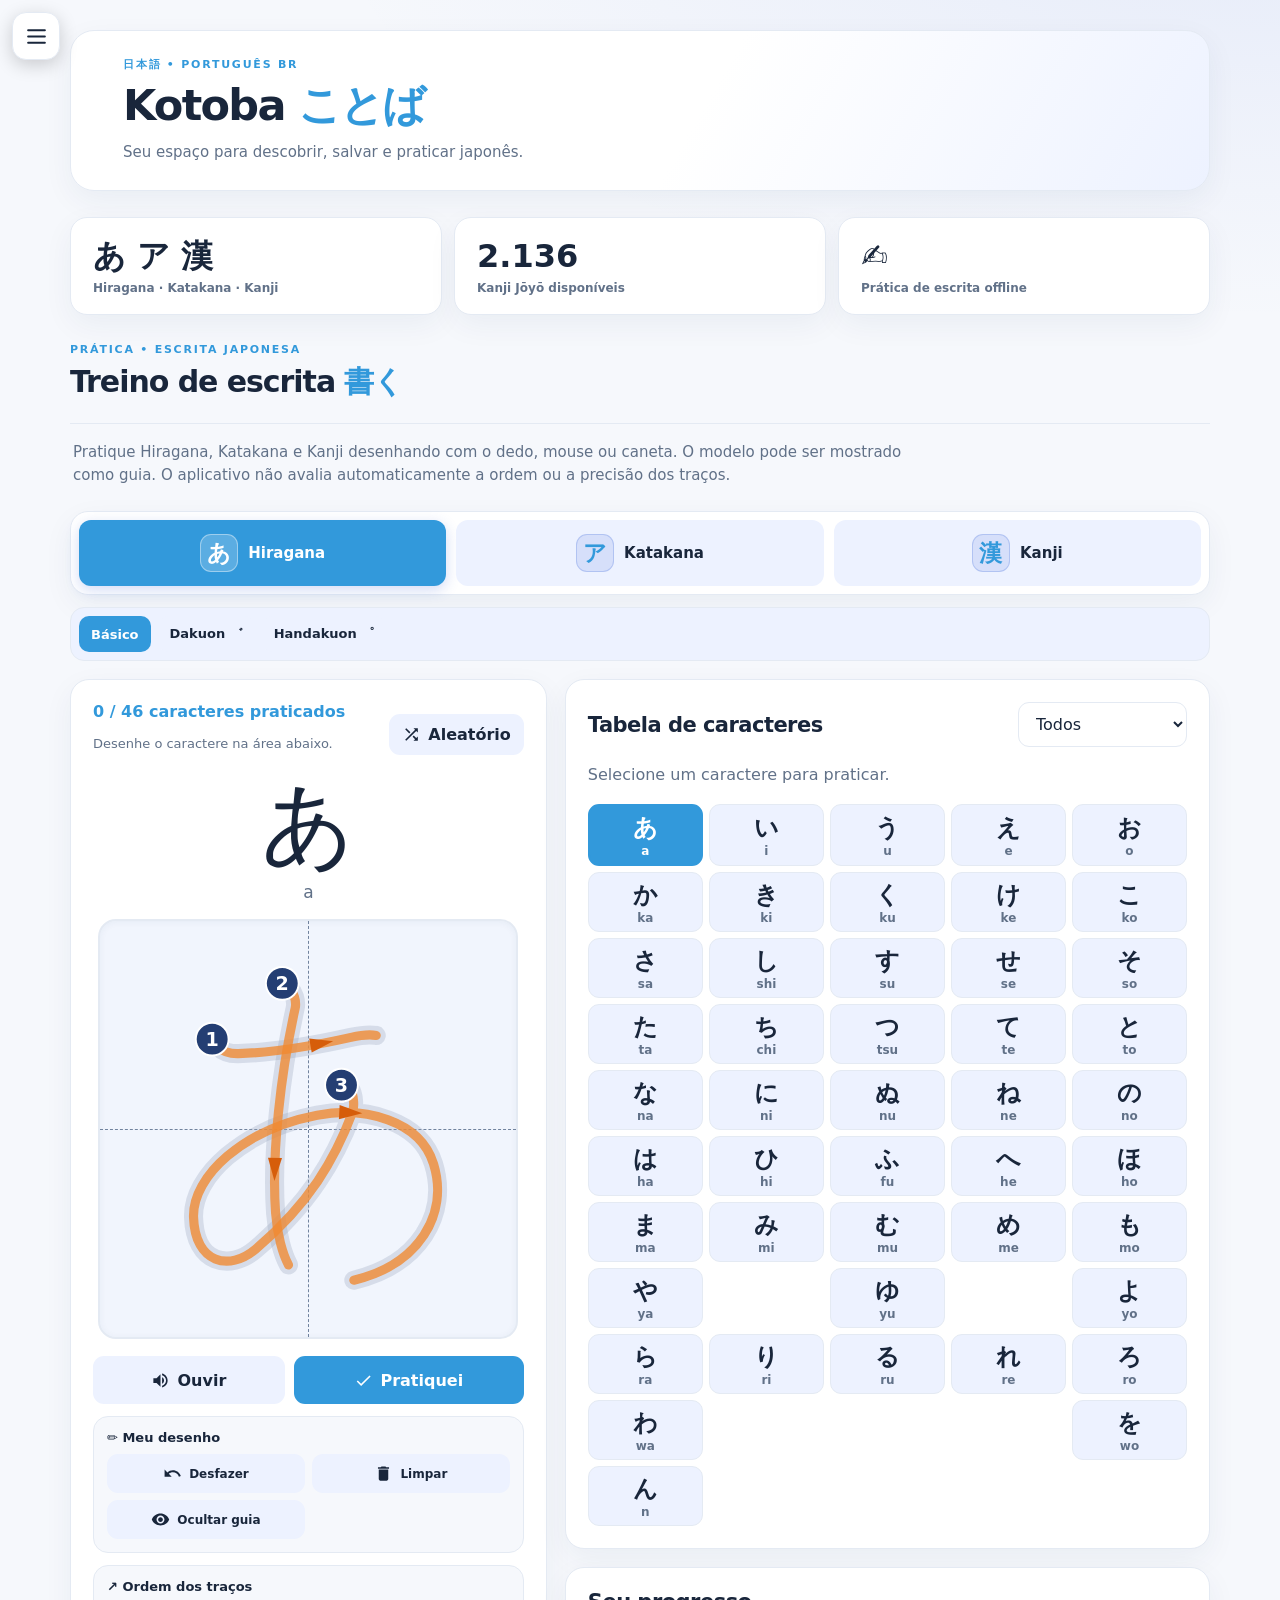
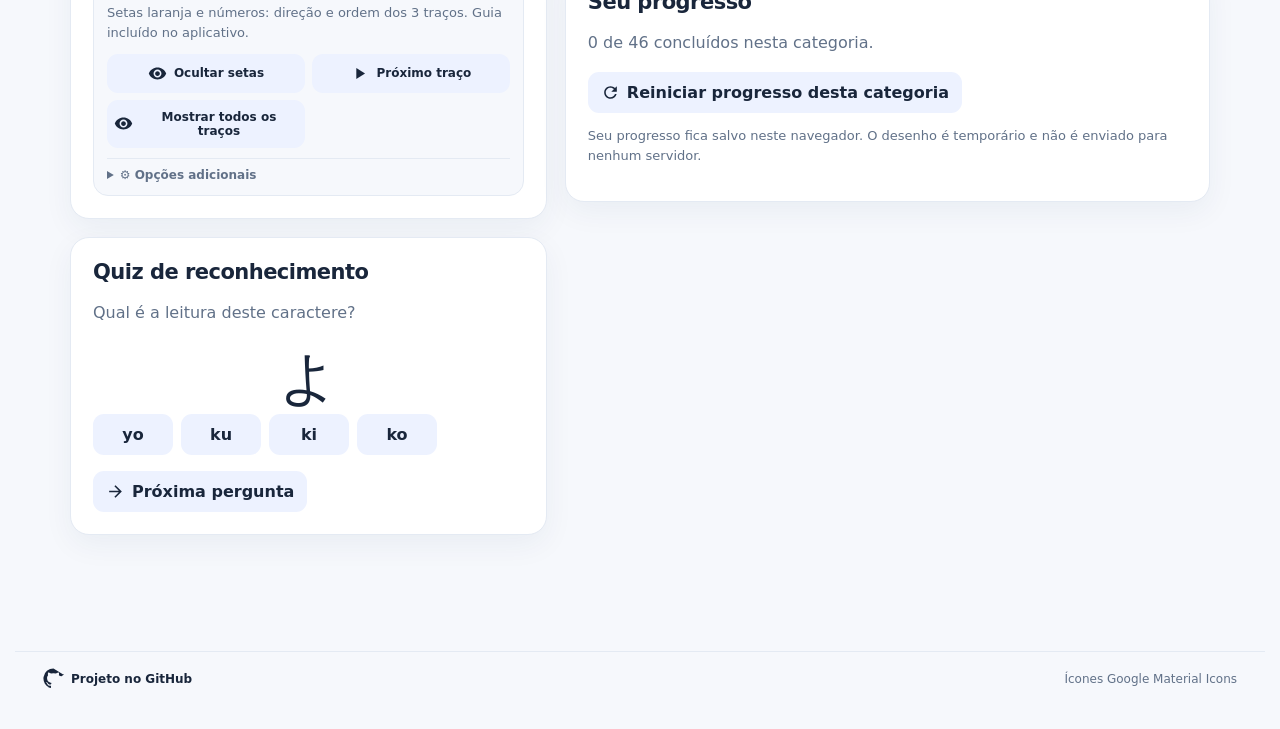
==== commit 71adea22: "v100: carregar script de ícones corrigido sem duplicação" ====
--- a/pratica.html
+++ b/pratica.html
@@ -12,7 +12,7 @@
 /* Rolagem interna quando a categoria possui mais de 30 kanjis */
 #characters.kanji-scroll{max-height:460px;overflow-y:auto;overscroll-behavior:contain;scrollbar-width:thin;padding-right:8px;align-content:start}
 #characters.kanji-scroll:focus-visible{outline:2px solid var(--accent);outline-offset:3px}
-</style><link rel="stylesheet" href="./layout-compartilhado.css?v=99"><style>
+</style><link rel="stylesheet" href="./layout-compartilhado.css?v=100"><style>
 /* Mesmo sistema visual da página principal Kotoba */
 :root{--bg:#f6f8fc;--card:#fff;--ink:#19263b;--muted:#617188;--line:#e4eaf3;--primary:#315bd6;--accent:#315bd6;--soft:#edf2ff;--writing-surface:#f1f5fd;--shadow:0 10px 30px rgba(26,49,90,.055)}
 :root[data-theme=dark]{--bg:#0d1524;--card:#16243a;--ink:#eef3ff;--muted:#adbed4;--line:#31425c;--primary:#7f9cff;--accent:#7f9cff;--soft:#263b5c;--writing-surface:#233550;--shadow:0 12px 34px rgba(0,0,0,.16)}
@@ -250,4 +250,4 @@
 async function downloadAllStrokes(){const btn=$("downloadStrokes");btn.disabled=true;const chars=[...new Set(Object.values(sets).flat().map(x=>x.char))];let saved={};try{saved=JSON.parse(localStorage.getItem("kotoba_stroke_cache")||"{}")}catch{}let completed=0,failed=0;const pending=chars.filter(ch=>!(window.KOTOBA_STROKES?.[ch]?.length||saved[ch]?.length));btn.textContent="Baixando setas: 0 / "+pending.length;let next=0;async function worker(){while(next<pending.length){const char=pending[next++];const filename=char.codePointAt(0).toString(16).padStart(5,"0")+".svg";let paths=[];for(const base of ["https://cdn.jsdelivr.net/gh/KanjiVG/kanjivg@master/kanji/","https://raw.githubusercontent.com/KanjiVG/kanjivg/master/kanji/"]){try{const response=await fetch(base+filename);if(!response.ok)continue;const xml=new DOMParser().parseFromString(await response.text(),"image/svg+xml");paths=[...xml.querySelectorAll("path")].filter(p=>p.getAttribute("d")&&/-s\d+$/.test(p.getAttribute("id")||"")).map(p=>p.getAttribute("d"));if(paths.length)break}catch{}}if(paths.length){saved[char]=paths;try{localStorage.setItem("kotoba_stroke_cache",JSON.stringify(saved))}catch{failed++}}else failed++;completed++;btn.textContent="Baixando setas: "+completed+" / "+pending.length}}await Promise.all(Array.from({length:Math.min(5,pending.length)},worker));btn.disabled=false;btn.textContent="✓ Setas incluídas offline";$("strokeHelp").textContent=failed?"Download concluído: "+(completed-failed)+" salvos, "+failed+" indisponíveis.":"✓ Todas as setas disponíveis foram salvas para uso offline.";lastGuideChar="";render()}
 $("downloadStrokes").onclick=downloadAllStrokes;
 function theme(t){document.documentElement.dataset.theme=t;localStorage.setItem("kotoba_theme",t);$("theme").textContent=t==="dark"?"☀️ Modo claro":"🌙 Modo escuro";if(typeof paint==="function")paint()}$("theme").onclick=()=>theme(document.documentElement.dataset.theme==="dark"?"light":"dark");theme(localStorage.getItem("kotoba_theme")||(matchMedia("(prefers-color-scheme:dark)").matches?"dark":"light"));render();newQuiz();requestAnimationFrame(resize);
-if("serviceWorker" in navigator)navigator.serviceWorker.register("./sw.js?v=99").catch(()=>{});</script><div id="offlineStatus" role="status" hidden hidden style="position:fixed;bottom:12px;right:12px;z-index:9999;background:#123b2a;color:white;border-radius:12px;padding:8px 12px;font:600 12px system-ui;box-shadow:0 2px 10px #0003">📴 Modo offline</div><script>(async()=>{const el=document.getElementById("offlineStatus");let ready=false;const update=()=>{el.hidden=true;if(!navigator.onLine)el.textContent=ready?"✓ Pronto para usar offline":"📴 Sem internet — arquivos offline incompletos"};window.addEventListener("offline",update);window.addEventListener("online",update);update();try{if(!("serviceWorker" in navigator)){ready=false;update();return}await navigator.serviceWorker.register("./sw.js?v=99");await navigator.serviceWorker.ready;const cache=await caches.open("kotoba-offline-v77");const names=["./index.html","./pratica.html","./tracos.js","./kanji-dados.js"];const present=await Promise.all(names.map(name=>cache.match(name)));ready=present.every(Boolean);update()}catch(e){ready=false;update()}})();</script><footer class="kotoba-brand-footer"><a data-kotoba-icon="github" href="https://github.com/otaviofalcao208-cyber/otaviofalcao208-cyber-dicionario-japones-br" target="_blank" rel="noopener noreferrer" aria-label="Ver projeto Kotoba no GitHub">Projeto no GitHub</a><span>Ícones Google Material Icons</span></footer><script src="./icones.js?v=77"></script><script id="kotoba-swipe-navigation-script-v76">(function(){const drawer=document.querySelector("body > aside");const trigger=document.getElementById("kotobaSwipeTrigger");const overlay=document.getElementById("kotobaSwipeOverlay");if(!drawer||!trigger||!overlay)return;drawer.classList.add("kotoba-swipe-drawer");drawer.id="kotobaSwipeDrawer";const closeButton=document.createElement("button");closeButton.type="button";closeButton.id="kotobaSwipeClose";closeButton.setAttribute("aria-label","Fechar menu");closeButton.textContent="✕";drawer.insertBefore(closeButton,drawer.firstChild);let lastFocus=null;let startX=0,startY=0,tracking=false;function showTrigger(){trigger.classList.add("kotoba-visible")}function hideTrigger(){trigger.classList.remove("kotoba-visible")}function setDrawer(open){document.body.classList.toggle("kotoba-nav-open",open);trigger.setAttribute("aria-expanded",String(open));drawer.setAttribute("aria-hidden",String(!open));if("inert"in drawer)drawer.inert=!open;if(open){lastFocus=document.activeElement;hideTrigger();const first=drawer.querySelector("#kotobaSwipeClose");if(first)first.focus()}else{hideTrigger();if(lastFocus&&lastFocus!==trigger&&typeof lastFocus.focus==="function")lastFocus.focus()}}drawer.setAttribute("aria-hidden","true");if("inert"in drawer)drawer.inert=true;trigger.addEventListener("click",e=>{e.stopPropagation();setDrawer(true)});overlay.addEventListener("click",()=>setDrawer(false));closeButton.addEventListener("click",()=>setDrawer(false));drawer.querySelectorAll("nav button").forEach(b=>b.addEventListener("click",()=>setDrawer(false)));document.addEventListener("pointerdown",e=>{if(!document.body.classList.contains("kotoba-nav-open")&&e.target!==trigger&&!trigger.contains(e.target))hideTrigger()});document.addEventListener("touchstart",e=>{if(e.touches.length!==1){tracking=false;return}startX=e.touches[0].clientX;startY=e.touches[0].clientY;tracking=true},{passive:true});document.addEventListener("touchend",e=>{if(!tracking||!e.changedTouches.length)return;tracking=false;const dx=e.changedTouches[0].clientX-startX;const dy=e.changedTouches[0].clientY-startY;if(Math.abs(dx)<75||Math.abs(dx)<Math.abs(dy)*1.5)return;if(dx>0&&!document.body.classList.contains("kotoba-nav-open")&&startX<Math.min(170,window.innerWidth*.45))setDrawer(true);else if(dx<0){if(document.body.classList.contains("kotoba-nav-open"))setDrawer(false);else hideTrigger()}},{passive:true});document.addEventListener("keydown",e=>{if(e.key==="Escape"){if(document.body.classList.contains("kotoba-nav-open"))setDrawer(false);else hideTrigger()}if(e.key==="Tab"&&document.body.classList.contains("kotoba-nav-open")){const buttons=[...drawer.querySelectorAll("nav button:not([disabled])")];if(!buttons.length)return;const first=buttons[0],last=buttons[buttons.length-1];if(e.shiftKey&&document.activeElement===first){e.preventDefault();last.focus()}else if(!e.shiftKey&&document.activeElement===last){e.preventDefault();first.focus()}}});})();</script></body></html>+if("serviceWorker" in navigator)navigator.serviceWorker.register("./sw.js?v=100").catch(()=>{});</script><div id="offlineStatus" role="status" hidden hidden style="position:fixed;bottom:12px;right:12px;z-index:9999;background:#123b2a;color:white;border-radius:12px;padding:8px 12px;font:600 12px system-ui;box-shadow:0 2px 10px #0003">📴 Modo offline</div><script>(async()=>{const el=document.getElementById("offlineStatus");let ready=false;const update=()=>{el.hidden=true;if(!navigator.onLine)el.textContent=ready?"✓ Pronto para usar offline":"📴 Sem internet — arquivos offline incompletos"};window.addEventListener("offline",update);window.addEventListener("online",update);update();try{if(!("serviceWorker" in navigator)){ready=false;update();return}await navigator.serviceWorker.register("./sw.js?v=100");await navigator.serviceWorker.ready;const cache=await caches.open("kotoba-offline-v77");const names=["./index.html","./pratica.html","./tracos.js","./kanji-dados.js"];const present=await Promise.all(names.map(name=>cache.match(name)));ready=present.every(Boolean);update()}catch(e){ready=false;update()}})();</script><footer class="kotoba-brand-footer"><a data-kotoba-icon="github" href="https://github.com/otaviofalcao208-cyber/otaviofalcao208-cyber-dicionario-japones-br" target="_blank" rel="noopener noreferrer" aria-label="Ver projeto Kotoba no GitHub">Projeto no GitHub</a><span>Ícones Google Material Icons</span></footer><script src="./icones.js?v=100"></script><script id="kotoba-swipe-navigation-script-v76">(function(){const drawer=document.querySelector("body > aside");const trigger=document.getElementById("kotobaSwipeTrigger");const overlay=document.getElementById("kotobaSwipeOverlay");if(!drawer||!trigger||!overlay)return;drawer.classList.add("kotoba-swipe-drawer");drawer.id="kotobaSwipeDrawer";const closeButton=document.createElement("button");closeButton.type="button";closeButton.id="kotobaSwipeClose";closeButton.setAttribute("aria-label","Fechar menu");closeButton.textContent="✕";drawer.insertBefore(closeButton,drawer.firstChild);let lastFocus=null;let startX=0,startY=0,tracking=false;function showTrigger(){trigger.classList.add("kotoba-visible")}function hideTrigger(){trigger.classList.remove("kotoba-visible")}function setDrawer(open){document.body.classList.toggle("kotoba-nav-open",open);trigger.setAttribute("aria-expanded",String(open));drawer.setAttribute("aria-hidden",String(!open));if("inert"in drawer)drawer.inert=!open;if(open){lastFocus=document.activeElement;hideTrigger();const first=drawer.querySelector("#kotobaSwipeClose");if(first)first.focus()}else{hideTrigger();if(lastFocus&&lastFocus!==trigger&&typeof lastFocus.focus==="function")lastFocus.focus()}}drawer.setAttribute("aria-hidden","true");if("inert"in drawer)drawer.inert=true;trigger.addEventListener("click",e=>{e.stopPropagation();setDrawer(true)});overlay.addEventListener("click",()=>setDrawer(false));closeButton.addEventListener("click",()=>setDrawer(false));drawer.querySelectorAll("nav button").forEach(b=>b.addEventListener("click",()=>setDrawer(false)));document.addEventListener("pointerdown",e=>{if(!document.body.classList.contains("kotoba-nav-open")&&e.target!==trigger&&!trigger.contains(e.target))hideTrigger()});document.addEventListener("touchstart",e=>{if(e.touches.length!==1){tracking=false;return}startX=e.touches[0].clientX;startY=e.touches[0].clientY;tracking=true},{passive:true});document.addEventListener("touchend",e=>{if(!tracking||!e.changedTouches.length)return;tracking=false;const dx=e.changedTouches[0].clientX-startX;const dy=e.changedTouches[0].clientY-startY;if(Math.abs(dx)<75||Math.abs(dx)<Math.abs(dy)*1.5)return;if(dx>0&&!document.body.classList.contains("kotoba-nav-open")&&startX<Math.min(170,window.innerWidth*.45))setDrawer(true);else if(dx<0){if(document.body.classList.contains("kotoba-nav-open"))setDrawer(false);else hideTrigger()}},{passive:true});document.addEventListener("keydown",e=>{if(e.key==="Escape"){if(document.body.classList.contains("kotoba-nav-open"))setDrawer(false);else hideTrigger()}if(e.key==="Tab"&&document.body.classList.contains("kotoba-nav-open")){const buttons=[...drawer.querySelectorAll("nav button:not([disabled])")];if(!buttons.length)return;const first=buttons[0],last=buttons[buttons.length-1];if(e.shiftKey&&document.activeElement===first){e.preventDefault();last.focus()}else if(!e.shiftKey&&document.activeElement===last){e.preventDefault();first.focus()}}});})();</script></body></html>
